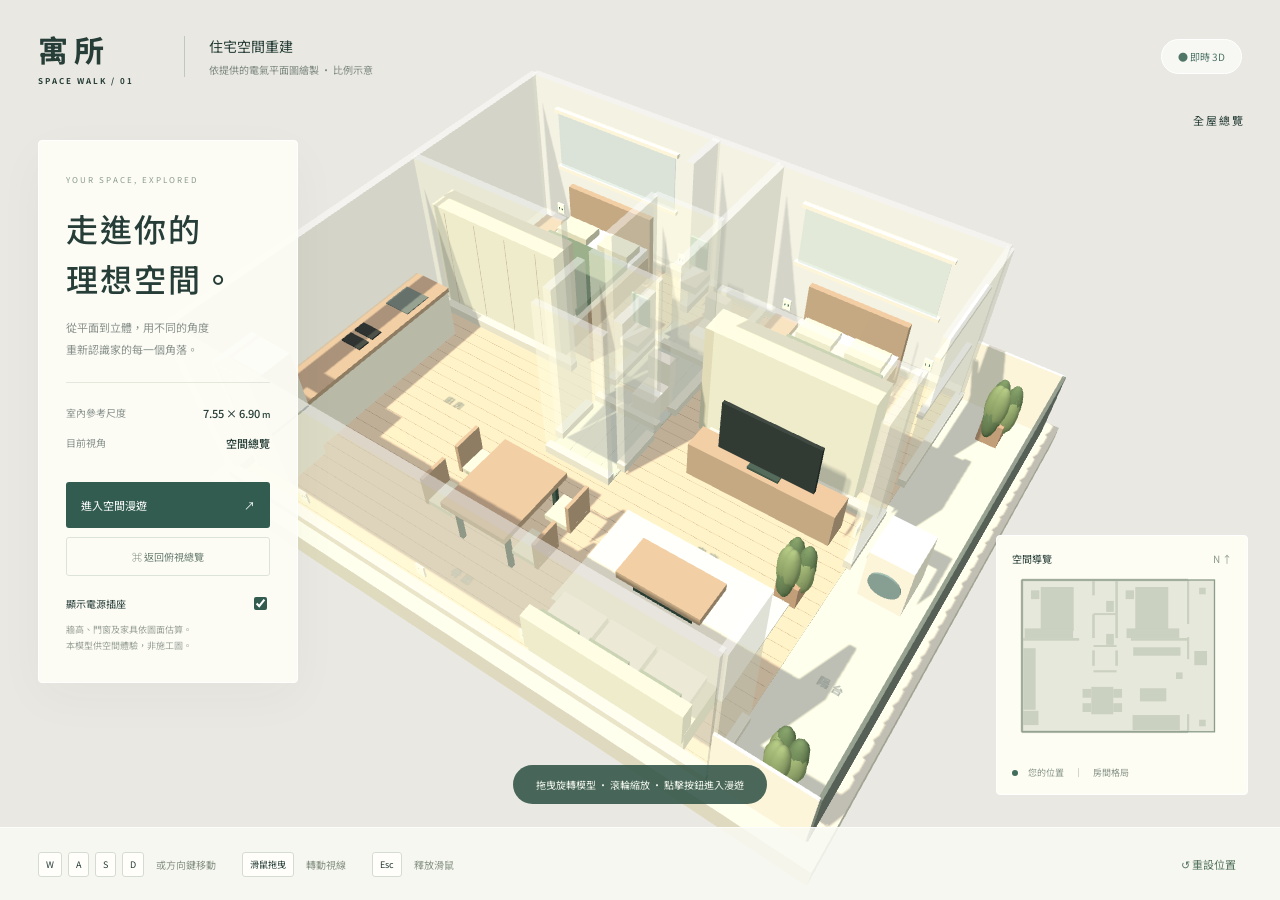
==== house-3d.html @ d2bf1cc1 "Build interactive 3D home walkthrough from floor plan" ====
<!doctype html><html lang="zh-Hant"><head><meta charset="UTF-8"><meta name="viewport" content="width=device-width, initial-scale=1"><title>寓所 · 3D 空間漫遊</title><style>@import url('https://fonts.googleapis.com/css2?family=Noto+Sans+TC:wght@400;500;700&display=swap');
*{box-sizing:border-box}body{margin:0;background:#e9e8e2;color:#263d38;font-family:'Noto Sans TC',sans-serif;font-size:13px;overflow:hidden}#scene{position:fixed;inset:0}canvas{display:block}header{position:absolute;left:38px;right:38px;top:27px;display:flex;align-items:center;gap:50px}.brand{font-size:30px;font-weight:700;letter-spacing:6px;color:#263d38;text-decoration:none}.brand span{display:block;font-size:8px;letter-spacing:2px;margin-top:4px}.project{font-size:14px;border-left:1px solid #bdc9bf;padding-left:24px}.project span{display:block;font-size:10px;color:#7d8981;margin-top:6px}.live{margin-left:auto;background:#ffffffa0;border:1px solid white;border-radius:25px;padding:9px 16px;font-size:10px;color:#4e7566}.panel{position:absolute;top:140px;left:38px;width:260px;padding:27px;background:#fdfdf7ed;border:1px solid white;border-radius:4px;box-shadow:0 15px 50px #33463709}.eyebrow{font-size:8px;letter-spacing:2px;color:#8a9b8b}h1{font-size:32px;line-height:1.55;letter-spacing:2px;margin:17px 0 13px;font-weight:500}p{font-size:11px;line-height:2;color:#89928b}.rule{height:1px;background:#e3e7dc;margin:22px 0}.stat{display:flex;justify-content:space-between;margin:14px 0;font-size:10px}.stat>span{color:#8a938d}.stat b{font-weight:500;font-size:11px}small{font-size:9px}button{font:inherit;cursor:pointer;border:0}.primary{margin-top:17px;background:#315c4f;color:white;padding:15px;width:100%;text-align:left;border-radius:3px;font-size:11px}.primary span{float:right}.primary:hover{background:#214537}.secondary{width:100%;background:transparent;border:1px solid #dce3d9;border-radius:3px;padding:11px;color:#6a7e70;margin:9px 0 18px;font-size:10px}.toggle{display:flex;justify-content:space-between;font-size:10px;align-items:center}input{accent-color:#315c4f}.note{font-size:9px;line-height:1.8;margin-bottom:0;color:#9aa297}.map{position:absolute;right:32px;bottom:105px;background:#fffff6e8;padding:15px;border:1px solid white;border-radius:4px}.map-title{display:flex;justify-content:space-between;font-size:10px}.map-title span{color:#8c998c}.legend{font-size:9px;color:#8a968a;display:flex;gap:10px;align-items:center}.legend i{width:6px;height:6px;border-radius:50%;background:#426c5c}.room{position:absolute;right:35px;top:112px;font-size:11px;letter-spacing:2px}footer{position:absolute;bottom:0;left:0;right:0;height:73px;border-top:1px solid #ffffffa0;background:#f9faf3de;display:flex;align-items:center;justify-content:space-between;padding:0 38px}footer>div{display:flex;align-items:center;gap:6px}kbd{font-family:inherit;border:1px solid #d4dbd0;background:#fffefa;padding:5px 7px;border-radius:3px;font-size:9px}footer span{font-size:10px;color:#879284;margin:0 20px 0 6px}footer button{background:transparent;color:#54745e;font-size:11px}#hint{position:absolute;bottom:96px;left:50%;transform:translateX(-50%);background:#315346df;color:#f1f5eb;border-radius:30px;padding:12px 23px;font-size:10px;white-space:nowrap;pointer-events:none}#crosshair{display:none;position:absolute;top:50%;left:50%;color:#fff9;font-size:22px;pointer-events:none}#error{position:absolute;inset:25%;background:white;padding:40px;line-height:2}@media(max-width:800px){header{left:20px;right:20px}.project{display:none}.panel{left:15px;top:110px;width:200px;padding:18px}h1{font-size:23px}.map{right:12px;bottom:100px;padding:10px}.map canvas{width:140px;height:127px}footer{padding:10px;height:80px}footer span{margin-right:6px;font-size:8px}footer kbd{padding:4px}#hint{bottom:88px;font-size:9px}.panel p:not(.note){display:none}}@media(max-height:720px){.panel{top:100px;padding:18px}h1{font-size:26px;margin:8px 0}.rule{margin:12px 0}.panel p{line-height:1.6}.note{display:none}}
</style></head><body>
<div id="scene"></div><header><a class="brand" href="./">寓所<span>SPACE WALK / 01</span></a><div class="project">住宅空間重建<span>依提供的電氣平面圖繪製 · 比例示意</span></div><span class="live">● 即時 3D</span></header>
<aside class="panel"><span class="eyebrow">YOUR SPACE, EXPLORED</span><h1>走進你的<br>理想空間。</h1><p>從平面到立體，用不同的角度<br>重新認識家的每一個角落。</p><div class="rule"></div><div class="stat"><span>室內參考尺度</span><b>7.55 × 6.90 <small>m</small></b></div><div class="stat"><span>目前視角</span><b id="modeLabel">空間總覽</b></div><button id="enter" class="primary">進入空間漫遊 <span>↗</span></button><button id="overview" class="secondary">⌘ 返回俯視總覽</button><div class="toggle"><label for="electric">顯示電源插座</label><input type="checkbox" id="electric" checked></div><p class="note">牆高、門窗及家具依圖面估算。<br>本模型供空間體驗，非施工圖。</p></aside>
<div class="map"><div class="map-title">空間導覽 <span>N ↑</span></div><canvas id="minimap" width="220" height="200"></canvas><div class="legend"><i></i> 您的位置 <span>│</span> 房間格局</div></div>
<div class="room" id="room">全屋總覽</div><footer><div><kbd>W</kbd><kbd>A</kbd><kbd>S</kbd><kbd>D</kbd><span>或方向鍵移動</span><kbd>滑鼠拖曳</kbd><span>轉動視線</span><kbd>Esc</kbd><span>釋放滑鼠</span></div><button id="reset">↺ 重設位置</button></footer>
<div id="hint">點擊「進入空間漫遊」，從客廳開始探索</div><div id="crosshair">+</div><div id="error" hidden></div><script type="module">/**
 * @license
 * Copyright 2010-2024 Three.js Authors
 * SPDX-License-Identifier: MIT
 */
const REVISION = '170';

const MOUSE = { LEFT: 0, MIDDLE: 1, RIGHT: 2, ROTATE: 0, DOLLY: 1, PAN: 2 };
const TOUCH = { ROTATE: 0, PAN: 1, DOLLY_PAN: 2, DOLLY_ROTATE: 3 };
const CullFaceNone = 0;
const CullFaceBack = 1;
const CullFaceFront = 2;
const CullFaceFrontBack = 3;
const BasicShadowMap = 0;
const PCFShadowMap = 1;
const PCFSoftShadowMap = 2;
const VSMShadowMap = 3;
const FrontSide = 0;
const BackSide = 1;
const DoubleSide = 2;
const NoBlending = 0;
const NormalBlending = 1;
const AdditiveBlending = 2;
const SubtractiveBlending = 3;
const MultiplyBlending = 4;
const CustomBlending = 5;
const AddEquation = 100;
const SubtractEquation = 101;
const ReverseSubtractEquation = 102;
const MinEquation = 103;
const MaxEquation = 104;
const ZeroFactor = 200;
const OneFactor = 201;
const SrcColorFactor = 202;
const OneMinusSrcColorFactor = 203;
const SrcAlphaFactor = 204;
const OneMinusSrcAlphaFactor = 205;
const DstAlphaFactor = 206;
const OneMinusDstAlphaFactor = 207;
const DstColorFactor = 208;
const OneMinusDstColorFactor = 209;
const SrcAlphaSaturateFactor = 210;
const ConstantColorFactor = 211;
const OneMinusConstantColorFactor = 212;
const ConstantAlphaFactor = 213;
const OneMinusConstantAlphaFactor = 214;
const NeverDepth = 0;
const AlwaysDepth = 1;
const LessDepth = 2;
const LessEqualDepth = 3;
const EqualDepth = 4;
const GreaterEqualDepth = 5;
const GreaterDepth = 6;
const NotEqualDepth = 7;
const MultiplyOperation = 0;
const MixOperation = 1;
const AddOperation = 2;
const NoToneMapping = 0;
const LinearToneMapping = 1;
const ReinhardToneMapping = 2;
const CineonToneMapping = 3;
const ACESFilmicToneMapping = 4;
const CustomToneMapping = 5;
const AgXToneMapping = 6;
const NeutralToneMapping = 7;
const AttachedBindMode = 'attached';
const DetachedBindMode = 'detached';

const UVMapping = 300;
const CubeReflectionMapping = 301;
const CubeRefractionMapping = 302;
const EquirectangularReflectionMapping = 303;
const EquirectangularRefractionMapping = 304;
const CubeUVReflectionMapping = 306;
const RepeatWrapping = 1000;
const ClampToEdgeWrapping = 1001;
const MirroredRepeatWrapping = 1002;
const NearestFilter = 1003;
const NearestMipmapNearestFilter = 1004;
const NearestMipMapNearestFilter = 1004;
const NearestMipmapLinearFilter = 1005;
const NearestMipMapLinearFilter = 1005;
const LinearFilter = 1006;
const LinearMipmapNearestFilter = 1007;
const LinearMipMapNearestFilter = 1007;
const LinearMipmapLinearFilter = 1008;
const LinearMipMapLinearFilter = 1008;
const UnsignedByteType = 1009;
const ByteType = 1010;
const ShortType = 1011;
const UnsignedShortType = 1012;
const IntType = 1013;
const UnsignedIntType = 1014;
const FloatType = 1015;
const HalfFloatType = 1016;
const UnsignedShort4444Type = 1017;
const UnsignedShort5551Type = 1018;
const UnsignedInt248Type = 1020;
const UnsignedInt5999Type = 35902;
const AlphaFormat = 1021;
const RGBFormat = 1022;
const RGBAFormat = 1023;
const LuminanceFormat = 1024;
const LuminanceAlphaFormat = 1025;
const DepthFormat = 1026;
const DepthStencilFormat = 1027;
const RedFormat = 1028;
const RedIntegerFormat = 1029;
const RGFormat = 1030;
const RGIntegerFormat = 1031;
const RGBIntegerFormat = 1032;
const RGBAIntegerFormat = 1033;

const RGB_S3TC_DXT1_Format = 33776;
const RGBA_S3TC_DXT1_Format = 33777;
const RGBA_S3TC_DXT3_Format = 33778;
const RGBA_S3TC_DXT5_Format = 33779;
const RGB_PVRTC_4BPPV1_Format = 35840;
const RGB_PVRTC_2BPPV1_Format = 35841;
const RGBA_PVRTC_4BPPV1_Format = 35842;
const RGBA_PVRTC_2BPPV1_Format = 35843;
const RGB_ETC1_Format = 36196;
const RGB_ETC2_Format = 37492;
const RGBA_ETC2_EAC_Format = 37496;
const RGBA_ASTC_4x4_Format = 37808;
const RGBA_ASTC_5x4_Format = 37809;
const RGBA_ASTC_5x5_Format = 37810;
const RGBA_ASTC_6x5_Format = 37811;
const RGBA_ASTC_6x6_Format = 37812;
const RGBA_ASTC_8x5_Format = 37813;
const RGBA_ASTC_8x6_Format = 37814;
const RGBA_ASTC_8x8_Format = 37815;
const RGBA_ASTC_10x5_Format = 37816;
const RGBA_ASTC_10x6_Format = 37817;
const RGBA_ASTC_10x8_Format = 37818;
const RGBA_ASTC_10x10_Format = 37819;
const RGBA_ASTC_12x10_Format = 37820;
const RGBA_ASTC_12x12_Format = 37821;
const RGBA_BPTC_Format = 36492;
const RGB_BPTC_SIGNED_Format = 36494;
const RGB_BPTC_UNSIGNED_Format = 36495;
const RED_RGTC1_Format = 36283;
const SIGNED_RED_RGTC1_Format = 36284;
const RED_GREEN_RGTC2_Format = 36285;
const SIGNED_RED_GREEN_RGTC2_Format = 36286;
const LoopOnce = 2200;
const LoopRepeat = 2201;
const LoopPingPong = 2202;
const InterpolateDiscrete = 2300;
const InterpolateLinear = 2301;
const InterpolateSmooth = 2302;
const ZeroCurvatureEnding = 2400;
const ZeroSlopeEnding = 2401;
const WrapAroundEnding = 2402;
const NormalAnimationBlendMode = 2500;
const AdditiveAnimationBlendMode = 2501;
const TrianglesDrawMode = 0;
const TriangleStripDrawMode = 1;
const TriangleFanDrawMode = 2;
const BasicDepthPacking = 3200;
const RGBADepthPacking = 3201;
const RGBDepthPacking = 3202;
const RGDepthPacking = 3203;
const TangentSpaceNormalMap = 0;
const ObjectSpaceNormalMap = 1;

// Color space string identifiers, matching CSS Color Module Level 4 and WebGPU names where available.
const NoColorSpace = '';
const SRGBColorSpace = 'srgb';
const LinearSRGBColorSpace = 'srgb-linear';

const LinearTransfer = 'linear';
const SRGBTransfer = 'srgb';

const ZeroStencilOp = 0;
const KeepStencilOp = 7680;
const ReplaceStencilOp = 7681;
const IncrementStencilOp = 7682;
const DecrementStencilOp = 7683;
const IncrementWrapStencilOp = 34055;
const DecrementWrapStencilOp = 34056;
const InvertStencilOp = 5386;

const NeverStencilFunc = 512;
const LessStencilFunc = 513;
const EqualStencilFunc = 514;
const LessEqualStencilFunc = 515;
const GreaterStencilFunc = 516;
const NotEqualStencilFunc = 517;
const GreaterEqualStencilFunc = 518;
const AlwaysStencilFunc = 519;

const NeverCompare = 512;
const LessCompare = 513;
const EqualCompare = 514;
const LessEqualCompare = 515;
const GreaterCompare = 516;
const NotEqualCompare = 517;
const GreaterEqualCompare = 518;
const AlwaysCompare = 519;

const StaticDrawUsage = 35044;
const DynamicDrawUsage = 35048;
const StreamDrawUsage = 35040;
const StaticReadUsage = 35045;
const DynamicReadUsage = 35049;
const StreamReadUsage = 35041;
const StaticCopyUsage = 35046;
const DynamicCopyUsage = 35050;
const StreamCopyUsage = 35042;

const GLSL1 = '100';
const GLSL3 = '300 es';

const WebGLCoordinateSystem = 2000;
const WebGPUCoordinateSystem = 2001;

/**
 * https://github.com/mrdoob/eventdispatcher.js/
 */

class EventDispatcher {

	addEventListener( type, listener ) {

		if ( this._listeners === undefined ) this._listeners = {};

		const listeners = this._listeners;

		if ( listeners[ type ] === undefined ) {

			listeners[ type ] = [];

		}

		if ( listeners[ type ].indexOf( listener ) === - 1 ) {

			listeners[ type ].push( listener );

		}

	}

	hasEventListener( type, listener ) {

		if ( this._listeners === undefined ) return false;

		const listeners = this._listeners;

		return listeners[ type ] !== undefined && listeners[ type ].indexOf( listener ) !== - 1;

	}

	removeEventListener( type, listener ) {

		if ( this._listeners === undefined ) return;

		const listeners = this._listeners;
		const listenerArray = listeners[ type ];

		if ( listenerArray !== undefined ) {

			const index = listenerArray.indexOf( listener );

			if ( index !== - 1 ) {

				listenerArray.splice( index, 1 );

			}

		}

	}

	dispatchEvent( event ) {

		if ( this._listeners === undefined ) return;

		const listeners = this._listeners;
		const listenerArray = listeners[ event.type ];

		if ( listenerArray !== undefined ) {

			event.target = this;

			// Make a copy, in case listeners are removed while iterating.
			const array = listenerArray.slice( 0 );

			for ( let i = 0, l = array.length; i < l; i ++ ) {

				array[ i ].call( this, event );

			}

			event.target = null;

		}

	}

}

const _lut = [ '00', '01', '02', '03', '04', '05', '06', '07', '08', '09', '0a', '0b', '0c', '0d', '0e', '0f', '10', '11', '12', '13', '14', '15', '16', '17', '18', '19', '1a', '1b', '1c', '1d', '1e', '1f', '20', '21', '22', '23', '24', '25', '26', '27', '28', '29', '2a', '2b', '2c', '2d', '2e', '2f', '30', '31', '32', '33', '34', '35', '36', '37', '38', '39', '3a', '3b', '3c', '3d', '3e', '3f', '40', '41', '42', '43', '44', '45', '46', '47', '48', '49', '4a', '4b', '4c', '4d', '4e', '4f', '50', '51', '52', '53', '54', '55', '56', '57', '58', '59', '5a', '5b', '5c', '5d', '5e', '5f', '60', '61', '62', '63', '64', '65', '66', '67', '68', '69', '6a', '6b', '6c', '6d', '6e', '6f', '70', '71', '72', '73', '74', '75', '76', '77', '78', '79', '7a', '7b', '7c', '7d', '7e', '7f', '80', '81', '82', '83', '84', '85', '86', '87', '88', '89', '8a', '8b', '8c', '8d', '8e', '8f', '90', '91', '92', '93', '94', '95', '96', '97', '98', '99', '9a', '9b', '9c', '9d', '9e', '9f', 'a0', 'a1', 'a2', 'a3', 'a4', 'a5', 'a6', 'a7', 'a8', 'a9', 'aa', 'ab', 'ac', 'ad', 'ae', 'af', 'b0', 'b1', 'b2', 'b3', 'b4', 'b5', 'b6', 'b7', 'b8', 'b9', 'ba', 'bb', 'bc', 'bd', 'be', 'bf', 'c0', 'c1', 'c2', 'c3', 'c4', 'c5', 'c6', 'c7', 'c8', 'c9', 'ca', 'cb', 'cc', 'cd', 'ce', 'cf', 'd0', 'd1', 'd2', 'd3', 'd4', 'd5', 'd6', 'd7', 'd8', 'd9', 'da', 'db', 'dc', 'dd', 'de', 'df', 'e0', 'e1', 'e2', 'e3', 'e4', 'e5', 'e6', 'e7', 'e8', 'e9', 'ea', 'eb', 'ec', 'ed', 'ee', 'ef', 'f0', 'f1', 'f2', 'f3', 'f4', 'f5', 'f6', 'f7', 'f8', 'f9', 'fa', 'fb', 'fc', 'fd', 'fe', 'ff' ];

let _seed = 1234567;


const DEG2RAD = Math.PI / 180;
const RAD2DEG = 180 / Math.PI;

// http://stackoverflow.com/questions/105034/how-to-create-a-guid-uuid-in-javascript/21963136#21963136
function generateUUID() {

	const d0 = Math.random() * 0xffffffff | 0;
	const d1 = Math.random() * 0xffffffff | 0;
	const d2 = Math.random() * 0xffffffff | 0;
	const d3 = Math.random() * 0xffffffff | 0;
	const uuid = _lut[ d0 & 0xff ] + _lut[ d0 >> 8 & 0xff ] + _lut[ d0 >> 16 & 0xff ] + _lut[ d0 >> 24 & 0xff ] + '-' +
			_lut[ d1 & 0xff ] + _lut[ d1 >> 8 & 0xff ] + '-' + _lut[ d1 >> 16 & 0x0f | 0x40 ] + _lut[ d1 >> 24 & 0xff ] + '-' +
			_lut[ d2 & 0x3f | 0x80 ] + _lut[ d2 >> 8 & 0xff ] + '-' + _lut[ d2 >> 16 & 0xff ] + _lut[ d2 >> 24 & 0xff ] +
			_lut[ d3 & 0xff ] + _lut[ d3 >> 8 & 0xff ] + _lut[ d3 >> 16 & 0xff ] + _lut[ d3 >> 24 & 0xff ];

	// .toLowerCase() here flattens concatenated strings to save heap memory space.
	return uuid.toLowerCase();

}

function clamp( value, min, max ) {

	return Math.max( min, Math.min( max, value ) );

}

// compute euclidean modulo of m % n
// https://en.wikipedia.org/wiki/Modulo_operation
function euclideanModulo( n, m ) {

	return ( ( n % m ) + m ) % m;

}

// Linear mapping from range <a1, a2> to range <b1, b2>
function mapLinear( x, a1, a2, b1, b2 ) {

	return b1 + ( x - a1 ) * ( b2 - b1 ) / ( a2 - a1 );

}

// https://www.gamedev.net/tutorials/programming/general-and-gameplay-programming/inverse-lerp-a-super-useful-yet-often-overlooked-function-r5230/
function inverseLerp( x, y, value ) {

	if ( x !== y ) {

		return ( value - x ) / ( y - x );

	} else {

		return 0;

	}

}

// https://en.wikipedia.org/wiki/Linear_interpolation
function lerp( x, y, t ) {

	return ( 1 - t ) * x + t * y;

}

// http://www.rorydriscoll.com/2016/03/07/frame-rate-independent-damping-using-lerp/
function damp( x, y, lambda, dt ) {

	return lerp( x, y, 1 - Math.exp( - lambda * dt ) );

}

// https://www.desmos.com/calculator/vcsjnyz7x4
function pingpong( x, length = 1 ) {

	return length - Math.abs( euclideanModulo( x, length * 2 ) - length );

}

// http://en.wikipedia.org/wiki/Smoothstep
function smoothstep( x, min, max ) {

	if ( x <= min ) return 0;
	if ( x >= max ) return 1;

	x = ( x - min ) / ( max - min );

	return x * x * ( 3 - 2 * x );

}

function smootherstep( x, min, max ) {

	if ( x <= min ) return 0;
	if ( x >= max ) return 1;

	x = ( x - min ) / ( max - min );

	return x * x * x * ( x * ( x * 6 - 15 ) + 10 );

}

// Random integer from <low, high> interval
function randInt( low, high ) {

	return low + Math.floor( Math.random() * ( high - low + 1 ) );

}

// Random float from <low, high> interval
function randFloat( low, high ) {

	return low + Math.random() * ( high - low );

}

// Random float from <-range/2, range/2> interval
function randFloatSpread( range ) {

	return range * ( 0.5 - Math.random() );

}

// Deterministic pseudo-random float in the interval [ 0, 1 ]
function seededRandom( s ) {

	if ( s !== undefined ) _seed = s;

	// Mulberry32 generator

	let t = _seed += 0x6D2B79F5;

	t = Math.imul( t ^ t >>> 15, t | 1 );

	t ^= t + Math.imul( t ^ t >>> 7, t | 61 );

	return ( ( t ^ t >>> 14 ) >>> 0 ) / 4294967296;

}

function degToRad( degrees ) {

	return degrees * DEG2RAD;

}

function radToDeg( radians ) {

	return radians * RAD2DEG;

}

function isPowerOfTwo( value ) {

	return ( value & ( value - 1 ) ) === 0 && value !== 0;

}

function ceilPowerOfTwo( value ) {

	return Math.pow( 2, Math.ceil( Math.log( value ) / Math.LN2 ) );

}

function floorPowerOfTwo( value ) {

	return Math.pow( 2, Math.floor( Math.log( value ) / Math.LN2 ) );

}

function setQuaternionFromProperEuler( q, a, b, c, order ) {

	// Intrinsic Proper Euler Angles - see https://en.wikipedia.org/wiki/Euler_angles

	// rotations are applied to the axes in the order specified by 'order'
	// rotation by angle 'a' is applied first, then by angle 'b', then by angle 'c'
	// angles are in radians

	const cos = Math.cos;
	const sin = Math.sin;

	const c2 = cos( b / 2 );
	const s2 = sin( b / 2 );

	const c13 = cos( ( a + c ) / 2 );
	const s13 = sin( ( a + c ) / 2 );

	const c1_3 = cos( ( a - c ) / 2 );
	const s1_3 = sin( ( a - c ) / 2 );

	const c3_1 = cos( ( c - a ) / 2 );
	const s3_1 = sin( ( c - a ) / 2 );

	switch ( order ) {

		case 'XYX':
			q.set( c2 * s13, s2 * c1_3, s2 * s1_3, c2 * c13 );
			break;

		case 'YZY':
			q.set( s2 * s1_3, c2 * s13, s2 * c1_3, c2 * c13 );
			break;

		case 'ZXZ':
			q.set( s2 * c1_3, s2 * s1_3, c2 * s13, c2 * c13 );
			break;

		case 'XZX':
			q.set( c2 * s13, s2 * s3_1, s2 * c3_1, c2 * c13 );
			break;

		case 'YXY':
			q.set( s2 * c3_1, c2 * s13, s2 * s3_1, c2 * c13 );
			break;

		case 'ZYZ':
			q.set( s2 * s3_1, s2 * c3_1, c2 * s13, c2 * c13 );
			break;

		default:
			console.warn( 'THREE.MathUtils: .setQuaternionFromProperEuler() encountered an unknown order: ' + order );

	}

}

function denormalize( value, array ) {

	switch ( array.constructor ) {

		case Float32Array:

			return value;

		case Uint32Array:

			return value / 4294967295.0;

		case Uint16Array:

			return value / 65535.0;

		case Uint8Array:

			return value / 255.0;

		case Int32Array:

			return Math.max( value / 2147483647.0, - 1.0 );

		case Int16Array:

			return Math.max( value / 32767.0, - 1.0 );

		case Int8Array:

			return Math.max( value / 127.0, - 1.0 );

		default:

			throw new Error( 'Invalid component type.' );

	}

}

function normalize( value, array ) {

	switch ( array.constructor ) {

		case Float32Array:

			return value;

		case Uint32Array:

			return Math.round( value * 4294967295.0 );

		case Uint16Array:

			return Math.round( value * 65535.0 );

		case Uint8Array:

			return Math.round( value * 255.0 );

		case Int32Array:

			return Math.round( value * 2147483647.0 );

		case Int16Array:

			return Math.round( value * 32767.0 );

		case Int8Array:

			return Math.round( value * 127.0 );

		default:

			throw new Error( 'Invalid component type.' );

	}

}

const MathUtils = {
	DEG2RAD: DEG2RAD,
	RAD2DEG: RAD2DEG,
	generateUUID: generateUUID,
	clamp: clamp,
	euclideanModulo: euclideanModulo,
	mapLinear: mapLinear,
	inverseLerp: inverseLerp,
	lerp: lerp,
	damp: damp,
	pingpong: pingpong,
	smoothstep: smoothstep,
	smootherstep: smootherstep,
	randInt: randInt,
	randFloat: randFloat,
	randFloatSpread: randFloatSpread,
	seededRandom: seededRandom,
	degToRad: degToRad,
	radToDeg: radToDeg,
	isPowerOfTwo: isPowerOfTwo,
	ceilPowerOfTwo: ceilPowerOfTwo,
	floorPowerOfTwo: floorPowerOfTwo,
	setQuaternionFromProperEuler: setQuaternionFromProperEuler,
	normalize: normalize,
	denormalize: denormalize
};

class Vector2 {

	constructor( x = 0, y = 0 ) {

		Vector2.prototype.isVector2 = true;

		this.x = x;
		this.y = y;

	}

	get width() {

		return this.x;

	}

	set width( value ) {

		this.x = value;

	}

	get height() {

		return this.y;

	}

	set height( value ) {

		this.y = value;

	}

	set( x, y ) {

		this.x = x;
		this.y = y;

		return this;

	}

	setScalar( scalar ) {

		this.x = scalar;
		this.y = scalar;

		return this;

	}

	setX( x ) {

		this.x = x;

		return this;

	}

	setY( y ) {

		this.y = y;

		return this;

	}

	setComponent( index, value ) {

		switch ( index ) {

			case 0: this.x = value; break;
			case 1: this.y = value; break;
			default: throw new Error( 'index is out of range: ' + index );

		}

		return this;

	}

	getComponent( index ) {

		switch ( index ) {

			case 0: return this.x;
			case 1: return this.y;
			default: throw new Error( 'index is out of range: ' + index );

		}

	}

	clone() {

		return new this.constructor( this.x, this.y );

	}

	copy( v ) {

		this.x = v.x;
		this.y = v.y;

		return this;

	}

	add( v ) {

		this.x += v.x;
		this.y += v.y;

		return this;

	}

	addScalar( s ) {

		this.x += s;
		this.y += s;

		return this;

	}

	addVectors( a, b ) {

		this.x = a.x + b.x;
		this.y = a.y + b.y;

		return this;

	}

	addScaledVector( v, s ) {

		this.x += v.x * s;
		this.y += v.y * s;

		return this;

	}

	sub( v ) {

		this.x -= v.x;
		this.y -= v.y;

		return this;

	}

	subScalar( s ) {

		this.x -= s;
		this.y -= s;

		return this;

	}

	subVectors( a, b ) {

		this.x = a.x - b.x;
		this.y = a.y - b.y;

		return this;

	}

	multiply( v ) {

		this.x *= v.x;
		this.y *= v.y;

		return this;

	}

	multiplyScalar( scalar ) {

		this.x *= scalar;
		this.y *= scalar;

		return this;

	}

	divide( v ) {

		this.x /= v.x;
		this.y /= v.y;

		return this;

	}

	divideScalar( scalar ) {

		return this.multiplyScalar( 1 / scalar );

	}

	applyMatrix3( m ) {

		const x = this.x, y = this.y;
		const e = m.elements;

		this.x = e[ 0 ] * x + e[ 3 ] * y + e[ 6 ];
		this.y = e[ 1 ] * x + e[ 4 ] * y + e[ 7 ];

		return this;

	}

	min( v ) {

		this.x = Math.min( this.x, v.x );
		this.y = Math.min( this.y, v.y );

		return this;

	}

	max( v ) {

		this.x = Math.max( this.x, v.x );
		this.y = Math.max( this.y, v.y );

		return this;

	}

	clamp( min, max ) {

		// assumes min < max, componentwise

		this.x = Math.max( min.x, Math.min( max.x, this.x ) );
		this.y = Math.max( min.y, Math.min( max.y, this.y ) );

		return this;

	}

	clampScalar( minVal, maxVal ) {

		this.x = Math.max( minVal, Math.min( maxVal, this.x ) );
		this.y = Math.max( minVal, Math.min( maxVal, this.y ) );

		return this;

	}

	clampLength( min, max ) {

		const length = this.length();

		return this.divideScalar( length || 1 ).multiplyScalar( Math.max( min, Math.min( max, length ) ) );

	}

	floor() {

		this.x = Math.floor( this.x );
		this.y = Math.floor( this.y );

		return this;

	}

	ceil() {

		this.x = Math.ceil( this.x );
		this.y = Math.ceil( this.y );

		return this;

	}

	round() {

		this.x = Math.round( this.x );
		this.y = Math.round( this.y );

		return this;

	}

	roundToZero() {

		this.x = Math.trunc( this.x );
		this.y = Math.trunc( this.y );

		return this;

	}

	negate() {

		this.x = - this.x;
		this.y = - this.y;

		return this;

	}

	dot( v ) {

		return this.x * v.x + this.y * v.y;

	}

	cross( v ) {

		return this.x * v.y - this.y * v.x;

	}

	lengthSq() {

		return this.x * this.x + this.y * this.y;

	}

	length() {

		return Math.sqrt( this.x * this.x + this.y * this.y );

	}

	manhattanLength() {

		return Math.abs( this.x ) + Math.abs( this.y );

	}

	normalize() {

		return this.divideScalar( this.length() || 1 );

	}

	angle() {

		// computes the angle in radians with respect to the positive x-axis

		const angle = Math.atan2( - this.y, - this.x ) + Math.PI;

		return angle;

	}

	angleTo( v ) {

		const denominator = Math.sqrt( this.lengthSq() * v.lengthSq() );

		if ( denominator === 0 ) return Math.PI / 2;

		const theta = this.dot( v ) / denominator;

		// clamp, to handle numerical problems

		return Math.acos( clamp( theta, - 1, 1 ) );

	}

	distanceTo( v ) {

		return Math.sqrt( this.distanceToSquared( v ) );

	}

	distanceToSquared( v ) {

		const dx = this.x - v.x, dy = this.y - v.y;
		return dx * dx + dy * dy;

	}

	manhattanDistanceTo( v ) {

		return Math.abs( this.x - v.x ) + Math.abs( this.y - v.y );

	}

	setLength( length ) {

		return this.normalize().multiplyScalar( length );

	}

	lerp( v, alpha ) {

		this.x += ( v.x - this.x ) * alpha;
		this.y += ( v.y - this.y ) * alpha;

		return this;

	}

	lerpVectors( v1, v2, alpha ) {

		this.x = v1.x + ( v2.x - v1.x ) * alpha;
		this.y = v1.y + ( v2.y - v1.y ) * alpha;

		return this;

	}

	equals( v ) {

		return ( ( v.x === this.x ) && ( v.y === this.y ) );

	}

	fromArray( array, offset = 0 ) {

		this.x = array[ offset ];
		this.y = array[ offset + 1 ];

		return this;

	}

	toArray( array = [], offset = 0 ) {

		array[ offset ] = this.x;
		array[ offset + 1 ] = this.y;

		return array;

	}

	fromBufferAttribute( attribute, index ) {

		this.x = attribute.getX( index );
		this.y = attribute.getY( index );

		return this;

	}

	rotateAround( center, angle ) {

		const c = Math.cos( angle ), s = Math.sin( angle );

		const x = this.x - center.x;
		const y = this.y - center.y;

		this.x = x * c - y * s + center.x;
		this.y = x * s + y * c + center.y;

		return this;

	}

	random() {

		this.x = Math.random();
		this.y = Math.random();

		return this;

	}

	*[ Symbol.iterator ]() {

		yield this.x;
		yield this.y;

	}

}

class Matrix3 {

	constructor( n11, n12, n13, n21, n22, n23, n31, n32, n33 ) {

		Matrix3.prototype.isMatrix3 = true;

		this.elements = [

			1, 0, 0,
			0, 1, 0,
			0, 0, 1

		];

		if ( n11 !== undefined ) {

			this.set( n11, n12, n13, n21, n22, n23, n31, n32, n33 );

		}

	}

	set( n11, n12, n13, n21, n22, n23, n31, n32, n33 ) {

		const te = this.elements;

		te[ 0 ] = n11; te[ 1 ] = n21; te[ 2 ] = n31;
		te[ 3 ] = n12; te[ 4 ] = n22; te[ 5 ] = n32;
		te[ 6 ] = n13; te[ 7 ] = n23; te[ 8 ] = n33;

		return this;

	}

	identity() {

		this.set(

			1, 0, 0,
			0, 1, 0,
			0, 0, 1

		);

		return this;

	}

	copy( m ) {

		const te = this.elements;
		const me = m.elements;

		te[ 0 ] = me[ 0 ]; te[ 1 ] = me[ 1 ]; te[ 2 ] = me[ 2 ];
		te[ 3 ] = me[ 3 ]; te[ 4 ] = me[ 4 ]; te[ 5 ] = me[ 5 ];
		te[ 6 ] = me[ 6 ]; te[ 7 ] = me[ 7 ]; te[ 8 ] = me[ 8 ];

		return this;

	}

	extractBasis( xAxis, yAxis, zAxis ) {

		xAxis.setFromMatrix3Column( this, 0 );
		yAxis.setFromMatrix3Column( this, 1 );
		zAxis.setFromMatrix3Column( this, 2 );

		return this;

	}

	setFromMatrix4( m ) {

		const me = m.elements;

		this.set(

			me[ 0 ], me[ 4 ], me[ 8 ],
			me[ 1 ], me[ 5 ], me[ 9 ],
			me[ 2 ], me[ 6 ], me[ 10 ]

		);

		return this;

	}

	multiply( m ) {

		return this.multiplyMatrices( this, m );

	}

	premultiply( m ) {

		return this.multiplyMatrices( m, this );

	}

	multiplyMatrices( a, b ) {

		const ae = a.elements;
		const be = b.elements;
		const te = this.elements;

		const a11 = ae[ 0 ], a12 = ae[ 3 ], a13 = ae[ 6 ];
		const a21 = ae[ 1 ], a22 = ae[ 4 ], a23 = ae[ 7 ];
		const a31 = ae[ 2 ], a32 = ae[ 5 ], a33 = ae[ 8 ];

		const b11 = be[ 0 ], b12 = be[ 3 ], b13 = be[ 6 ];
		const b21 = be[ 1 ], b22 = be[ 4 ], b23 = be[ 7 ];
		const b31 = be[ 2 ], b32 = be[ 5 ], b33 = be[ 8 ];

		te[ 0 ] = a11 * b11 + a12 * b21 + a13 * b31;
		te[ 3 ] = a11 * b12 + a12 * b22 + a13 * b32;
		te[ 6 ] = a11 * b13 + a12 * b23 + a13 * b33;

		te[ 1 ] = a21 * b11 + a22 * b21 + a23 * b31;
		te[ 4 ] = a21 * b12 + a22 * b22 + a23 * b32;
		te[ 7 ] = a21 * b13 + a22 * b23 + a23 * b33;

		te[ 2 ] = a31 * b11 + a32 * b21 + a33 * b31;
		te[ 5 ] = a31 * b12 + a32 * b22 + a33 * b32;
		te[ 8 ] = a31 * b13 + a32 * b23 + a33 * b33;

		return this;

	}

	multiplyScalar( s ) {

		const te = this.elements;

		te[ 0 ] *= s; te[ 3 ] *= s; te[ 6 ] *= s;
		te[ 1 ] *= s; te[ 4 ] *= s; te[ 7 ] *= s;
		te[ 2 ] *= s; te[ 5 ] *= s; te[ 8 ] *= s;

		return this;

	}

	determinant() {

		const te = this.elements;

		const a = te[ 0 ], b = te[ 1 ], c = te[ 2 ],
			d = te[ 3 ], e = te[ 4 ], f = te[ 5 ],
			g = te[ 6 ], h = te[ 7 ], i = te[ 8 ];

		return a * e * i - a * f * h - b * d * i + b * f * g + c * d * h - c * e * g;

	}

	invert() {

		const te = this.elements,

			n11 = te[ 0 ], n21 = te[ 1 ], n31 = te[ 2 ],
			n12 = te[ 3 ], n22 = te[ 4 ], n32 = te[ 5 ],
			n13 = te[ 6 ], n23 = te[ 7 ], n33 = te[ 8 ],

			t11 = n33 * n22 - n32 * n23,
			t12 = n32 * n13 - n33 * n12,
			t13 = n23 * n12 - n22 * n13,

			det = n11 * t11 + n21 * t12 + n31 * t13;

		if ( det === 0 ) return this.set( 0, 0, 0, 0, 0, 0, 0, 0, 0 );

		const detInv = 1 / det;

		te[ 0 ] = t11 * detInv;
		te[ 1 ] = ( n31 * n23 - n33 * n21 ) * detInv;
		te[ 2 ] = ( n32 * n21 - n31 * n22 ) * detInv;

		te[ 3 ] = t12 * detInv;
		te[ 4 ] = ( n33 * n11 - n31 * n13 ) * detInv;
		te[ 5 ] = ( n31 * n12 - n32 * n11 ) * detInv;

		te[ 6 ] = t13 * detInv;
		te[ 7 ] = ( n21 * n13 - n23 * n11 ) * detInv;
		te[ 8 ] = ( n22 * n11 - n21 * n12 ) * detInv;

		return this;

	}

	transpose() {

		let tmp;
		const m = this.elements;

		tmp = m[ 1 ]; m[ 1 ] = m[ 3 ]; m[ 3 ] = tmp;
		tmp = m[ 2 ]; m[ 2 ] = m[ 6 ]; m[ 6 ] = tmp;
		tmp = m[ 5 ]; m[ 5 ] = m[ 7 ]; m[ 7 ] = tmp;

		return this;

	}

	getNormalMatrix( matrix4 ) {

		return this.setFromMatrix4( matrix4 ).invert().transpose();

	}

	transposeIntoArray( r ) {

		const m = this.elements;

		r[ 0 ] = m[ 0 ];
		r[ 1 ] = m[ 3 ];
		r[ 2 ] = m[ 6 ];
		r[ 3 ] = m[ 1 ];
		r[ 4 ] = m[ 4 ];
		r[ 5 ] = m[ 7 ];
		r[ 6 ] = m[ 2 ];
		r[ 7 ] = m[ 5 ];
		r[ 8 ] = m[ 8 ];

		return this;

	}

	setUvTransform( tx, ty, sx, sy, rotation, cx, cy ) {

		const c = Math.cos( rotation );
		const s = Math.sin( rotation );

		this.set(
			sx * c, sx * s, - sx * ( c * cx + s * cy ) + cx + tx,
			- sy * s, sy * c, - sy * ( - s * cx + c * cy ) + cy + ty,
			0, 0, 1
		);

		return this;

	}

	//

	scale( sx, sy ) {

		this.premultiply( _m3.makeScale( sx, sy ) );

		return this;

	}

	rotate( theta ) {

		this.premultiply( _m3.makeRotation( - theta ) );

		return this;

	}

	translate( tx, ty ) {

		this.premultiply( _m3.makeTranslation( tx, ty ) );

		return this;

	}

	// for 2D Transforms

	makeTranslation( x, y ) {

		if ( x.isVector2 ) {

			this.set(

				1, 0, x.x,
				0, 1, x.y,
				0, 0, 1

			);

		} else {

			this.set(

				1, 0, x,
				0, 1, y,
				0, 0, 1

			);

		}

		return this;

	}

	makeRotation( theta ) {

		// counterclockwise

		const c = Math.cos( theta );
		const s = Math.sin( theta );

		this.set(

			c, - s, 0,
			s, c, 0,
			0, 0, 1

		);

		return this;

	}

	makeScale( x, y ) {

		this.set(

			x, 0, 0,
			0, y, 0,
			0, 0, 1

		);

		return this;

	}

	//

	equals( matrix ) {

		const te = this.elements;
		const me = matrix.elements;

		for ( let i = 0; i < 9; i ++ ) {

			if ( te[ i ] !== me[ i ] ) return false;

		}

		return true;

	}

	fromArray( array, offset = 0 ) {

		for ( let i = 0; i < 9; i ++ ) {

			this.elements[ i ] = array[ i + offset ];

		}

		return this;

	}

	toArray( array = [], offset = 0 ) {

		const te = this.elements;

		array[ offset ] = te[ 0 ];
		array[ offset + 1 ] = te[ 1 ];
		array[ offset + 2 ] = te[ 2 ];

		array[ offset + 3 ] = te[ 3 ];
		array[ offset + 4 ] = te[ 4 ];
		array[ offset + 5 ] = te[ 5 ];

		array[ offset + 6 ] = te[ 6 ];
		array[ offset + 7 ] = te[ 7 ];
		array[ offset + 8 ] = te[ 8 ];

		return array;

	}

	clone() {

		return new this.constructor().fromArray( this.elements );

	}

}

const _m3 = /*@__PURE__*/ new Matrix3();

function arrayNeedsUint32( array ) {

	// assumes larger values usually on last

	for ( let i = array.length - 1; i >= 0; -- i ) {

		if ( array[ i ] >= 65535 ) return true; // account for PRIMITIVE_RESTART_FIXED_INDEX, #24565

	}

	return false;

}

const TYPED_ARRAYS = {
	Int8Array: Int8Array,
	Uint8Array: Uint8Array,
	Uint8ClampedArray: Uint8ClampedArray,
	Int16Array: Int16Array,
	Uint16Array: Uint16Array,
	Int32Array: Int32Array,
	Uint32Array: Uint32Array,
	Float32Array: Float32Array,
	Float64Array: Float64Array
};

function getTypedArray( type, buffer ) {

	return new TYPED_ARRAYS[ type ]( buffer );

}

function createElementNS( name ) {

	return document.createElementNS( 'http://www.w3.org/1999/xhtml', name );

}

function createCanvasElement() {

	const canvas = createElementNS( 'canvas' );
	canvas.style.display = 'block';
	return canvas;

}

const _cache = {};

function warnOnce( message ) {

	if ( message in _cache ) return;

	_cache[ message ] = true;

	console.warn( message );

}

function probeAsync( gl, sync, interval ) {

	return new Promise( function ( resolve, reject ) {

		function probe() {

			switch ( gl.clientWaitSync( sync, gl.SYNC_FLUSH_COMMANDS_BIT, 0 ) ) {

				case gl.WAIT_FAILED:
					reject();
					break;

				case gl.TIMEOUT_EXPIRED:
					setTimeout( probe, interval );
					break;

				default:
					resolve();

			}

		}

		setTimeout( probe, interval );

	} );

}

function toNormalizedProjectionMatrix( projectionMatrix ) {

	const m = projectionMatrix.elements;

	// Convert [-1, 1] to [0, 1] projection matrix
	m[ 2 ] = 0.5 * m[ 2 ] + 0.5 * m[ 3 ];
	m[ 6 ] = 0.5 * m[ 6 ] + 0.5 * m[ 7 ];
	m[ 10 ] = 0.5 * m[ 10 ] + 0.5 * m[ 11 ];
	m[ 14 ] = 0.5 * m[ 14 ] + 0.5 * m[ 15 ];

}

function toReversedProjectionMatrix( projectionMatrix ) {

	const m = projectionMatrix.elements;
	const isPerspectiveMatrix = m[ 11 ] === - 1;

	// Reverse [0, 1] projection matrix
	if ( isPerspectiveMatrix ) {

		m[ 10 ] = - m[ 10 ] - 1;
		m[ 14 ] = - m[ 14 ];

	} else {

		m[ 10 ] = - m[ 10 ];
		m[ 14 ] = - m[ 14 ] + 1;

	}

}

const ColorManagement = {

	enabled: true,

	workingColorSpace: LinearSRGBColorSpace,

	/**
	 * Implementations of supported color spaces.
	 *
	 * Required:
	 *	- primaries: chromaticity coordinates [ rx ry gx gy bx by ]
	 *	- whitePoint: reference white [ x y ]
	 *	- transfer: transfer function (pre-defined)
	 *	- toXYZ: Matrix3 RGB to XYZ transform
	 *	- fromXYZ: Matrix3 XYZ to RGB transform
	 *	- luminanceCoefficients: RGB luminance coefficients
	 *
	 * Optional:
	 *  - outputColorSpaceConfig: { drawingBufferColorSpace: ColorSpace }
	 *  - workingColorSpaceConfig: { unpackColorSpace: ColorSpace }
	 *
	 * Reference:
	 * - https://www.russellcottrell.com/photo/matrixCalculator.htm
	 */
	spaces: {},

	convert: function ( color, sourceColorSpace, targetColorSpace ) {

		if ( this.enabled === false || sourceColorSpace === targetColorSpace || ! sourceColorSpace || ! targetColorSpace ) {

			return color;

		}

		if ( this.spaces[ sourceColorSpace ].transfer === SRGBTransfer ) {

			color.r = SRGBToLinear( color.r );
			color.g = SRGBToLinear( color.g );
			color.b = SRGBToLinear( color.b );

		}

		if ( this.spaces[ sourceColorSpace ].primaries !== this.spaces[ targetColorSpace ].primaries ) {

			color.applyMatrix3( this.spaces[ sourceColorSpace ].toXYZ );
			color.applyMatrix3( this.spaces[ targetColorSpace ].fromXYZ );

		}

		if ( this.spaces[ targetColorSpace ].transfer === SRGBTransfer ) {

			color.r = LinearToSRGB( color.r );
			color.g = LinearToSRGB( color.g );
			color.b = LinearToSRGB( color.b );

		}

		return color;

	},

	fromWorkingColorSpace: function ( color, targetColorSpace ) {

		return this.convert( color, this.workingColorSpace, targetColorSpace );

	},

	toWorkingColorSpace: function ( color, sourceColorSpace ) {

		return this.convert( color, sourceColorSpace, this.workingColorSpace );

	},

	getPrimaries: function ( colorSpace ) {

		return this.spaces[ colorSpace ].primaries;

	},

	getTransfer: function ( colorSpace ) {

		if ( colorSpace === NoColorSpace ) return LinearTransfer;

		return this.spaces[ colorSpace ].transfer;

	},

	getLuminanceCoefficients: function ( target, colorSpace = this.workingColorSpace ) {

		return target.fromArray( this.spaces[ colorSpace ].luminanceCoefficients );

	},

	define: function ( colorSpaces ) {

		Object.assign( this.spaces, colorSpaces );

	},

	// Internal APIs

	_getMatrix: function ( targetMatrix, sourceColorSpace, targetColorSpace ) {

		return targetMatrix
			.copy( this.spaces[ sourceColorSpace ].toXYZ )
			.multiply( this.spaces[ targetColorSpace ].fromXYZ );

	},

	_getDrawingBufferColorSpace: function ( colorSpace ) {

		return this.spaces[ colorSpace ].outputColorSpaceConfig.drawingBufferColorSpace;

	},

	_getUnpackColorSpace: function ( colorSpace = this.workingColorSpace ) {

		return this.spaces[ colorSpace ].workingColorSpaceConfig.unpackColorSpace;

	}

};

function SRGBToLinear( c ) {

	return ( c < 0.04045 ) ? c * 0.0773993808 : Math.pow( c * 0.9478672986 + 0.0521327014, 2.4 );

}

function LinearToSRGB( c ) {

	return ( c < 0.0031308 ) ? c * 12.92 : 1.055 * ( Math.pow( c, 0.41666 ) ) - 0.055;

}

/******************************************************************************
 * sRGB definitions
 */

const REC709_PRIMARIES = [ 0.640, 0.330, 0.300, 0.600, 0.150, 0.060 ];
const REC709_LUMINANCE_COEFFICIENTS = [ 0.2126, 0.7152, 0.0722 ];
const D65 = [ 0.3127, 0.3290 ];

const LINEAR_REC709_TO_XYZ = /*@__PURE__*/ new Matrix3().set(
	0.4123908, 0.3575843, 0.1804808,
	0.2126390, 0.7151687, 0.0721923,
	0.0193308, 0.1191948, 0.9505322
);

const XYZ_TO_LINEAR_REC709 = /*@__PURE__*/ new Matrix3().set(
	3.2409699, - 1.5373832, - 0.4986108,
	- 0.9692436, 1.8759675, 0.0415551,
	0.0556301, - 0.2039770, 1.0569715
);

ColorManagement.define( {

	[ LinearSRGBColorSpace ]: {
		primaries: REC709_PRIMARIES,
		whitePoint: D65,
		transfer: LinearTransfer,
		toXYZ: LINEAR_REC709_TO_XYZ,
		fromXYZ: XYZ_TO_LINEAR_REC709,
		luminanceCoefficients: REC709_LUMINANCE_COEFFICIENTS,
		workingColorSpaceConfig: { unpackColorSpace: SRGBColorSpace },
		outputColorSpaceConfig: { drawingBufferColorSpace: SRGBColorSpace }
	},

	[ SRGBColorSpace ]: {
		primaries: REC709_PRIMARIES,
		whitePoint: D65,
		transfer: SRGBTransfer,
		toXYZ: LINEAR_REC709_TO_XYZ,
		fromXYZ: XYZ_TO_LINEAR_REC709,
		luminanceCoefficients: REC709_LUMINANCE_COEFFICIENTS,
		outputColorSpaceConfig: { drawingBufferColorSpace: SRGBColorSpace }
	},

} );

let _canvas;

class ImageUtils {

	static getDataURL( image ) {

		if ( /^data:/i.test( image.src ) ) {

			return image.src;

		}

		if ( typeof HTMLCanvasElement === 'undefined' ) {

			return image.src;

		}

		let canvas;

		if ( image instanceof HTMLCanvasElement ) {

			canvas = image;

		} else {

			if ( _canvas === undefined ) _canvas = createElementNS( 'canvas' );

			_canvas.width = image.width;
			_canvas.height = image.height;

			const context = _canvas.getContext( '2d' );

			if ( image instanceof ImageData ) {

				context.putImageData( image, 0, 0 );

			} else {

				context.drawImage( image, 0, 0, image.width, image.height );

			}

			canvas = _canvas;

		}

		if ( canvas.width > 2048 || canvas.height > 2048 ) {

			console.warn( 'THREE.ImageUtils.getDataURL: Image converted to jpg for performance reasons', image );

			return canvas.toDataURL( 'image/jpeg', 0.6 );

		} else {

			return canvas.toDataURL( 'image/png' );

		}

	}

	static sRGBToLinear( image ) {

		if ( ( typeof HTMLImageElement !== 'undefined' && image instanceof HTMLImageElement ) ||
			( typeof HTMLCanvasElement !== 'undefined' && image instanceof HTMLCanvasElement ) ||
			( typeof ImageBitmap !== 'undefined' && image instanceof ImageBitmap ) ) {

			const canvas = createElementNS( 'canvas' );

			canvas.width = image.width;
			canvas.height = image.height;

			const context = canvas.getContext( '2d' );
			context.drawImage( image, 0, 0, image.width, image.height );

			const imageData = context.getImageData( 0, 0, image.width, image.height );
			const data = imageData.data;

			for ( let i = 0; i < data.length; i ++ ) {

				data[ i ] = SRGBToLinear( data[ i ] / 255 ) * 255;

			}

			context.putImageData( imageData, 0, 0 );

			return canvas;

		} else if ( image.data ) {

			const data = image.data.slice( 0 );

			for ( let i = 0; i < data.length; i ++ ) {

				if ( data instanceof Uint8Array || data instanceof Uint8ClampedArray ) {

					data[ i ] = Math.floor( SRGBToLinear( data[ i ] / 255 ) * 255 );

				} else {

					// assuming float

					data[ i ] = SRGBToLinear( data[ i ] );

				}

			}

			return {
				data: data,
				width: image.width,
				height: image.height
			};

		} else {

			console.warn( 'THREE.ImageUtils.sRGBToLinear(): Unsupported image type. No color space conversion applied.' );
			return image;

		}

	}

}

let _sourceId = 0;

class Source {

	constructor( data = null ) {

		this.isSource = true;

		Object.defineProperty( this, 'id', { value: _sourceId ++ } );

		this.uuid = generateUUID();

		this.data = data;
		this.dataReady = true;

		this.version = 0;

	}

	set needsUpdate( value ) {

		if ( value === true ) this.version ++;

	}

	toJSON( meta ) {

		const isRootObject = ( meta === undefined || typeof meta === 'string' );

		if ( ! isRootObject && meta.images[ this.uuid ] !== undefined ) {

			return meta.images[ this.uuid ];

		}

		const output = {
			uuid: this.uuid,
			url: ''
		};

		const data = this.data;

		if ( data !== null ) {

			let url;

			if ( Array.isArray( data ) ) {

				// cube texture

				url = [];

				for ( let i = 0, l = data.length; i < l; i ++ ) {

					if ( data[ i ].isDataTexture ) {

						url.push( serializeImage( data[ i ].image ) );

					} else {

						url.push( serializeImage( data[ i ] ) );

					}

				}

			} else {

				// texture

				url = serializeImage( data );

			}

			output.url = url;

		}

		if ( ! isRootObject ) {

			meta.images[ this.uuid ] = output;

		}

		return output;

	}

}

function serializeImage( image ) {

	if ( ( typeof HTMLImageElement !== 'undefined' && image instanceof HTMLImageElement ) ||
		( typeof HTMLCanvasElement !== 'undefined' && image instanceof HTMLCanvasElement ) ||
		( typeof ImageBitmap !== 'undefined' && image instanceof ImageBitmap ) ) {

		// default images

		return ImageUtils.getDataURL( image );

	} else {

		if ( image.data ) {

			// images of DataTexture

			return {
				data: Array.from( image.data ),
				width: image.width,
				height: image.height,
				type: image.data.constructor.name
			};

		} else {

			console.warn( 'THREE.Texture: Unable to serialize Texture.' );
			return {};

		}

	}

}

let _textureId = 0;

class Texture extends EventDispatcher {

	constructor( image = Texture.DEFAULT_IMAGE, mapping = Texture.DEFAULT_MAPPING, wrapS = ClampToEdgeWrapping, wrapT = ClampToEdgeWrapping, magFilter = LinearFilter, minFilter = LinearMipmapLinearFilter, format = RGBAFormat, type = UnsignedByteType, anisotropy = Texture.DEFAULT_ANISOTROPY, colorSpace = NoColorSpace ) {

		super();

		this.isTexture = true;

		Object.defineProperty( this, 'id', { value: _textureId ++ } );

		this.uuid = generateUUID();

		this.name = '';

		this.source = new Source( image );
		this.mipmaps = [];

		this.mapping = mapping;
		this.channel = 0;

		this.wrapS = wrapS;
		this.wrapT = wrapT;

		this.magFilter = magFilter;
		this.minFilter = minFilter;

		this.anisotropy = anisotropy;

		this.format = format;
		this.internalFormat = null;
		this.type = type;

		this.offset = new Vector2( 0, 0 );
		this.repeat = new Vector2( 1, 1 );
		this.center = new Vector2( 0, 0 );
		this.rotation = 0;

		this.matrixAutoUpdate = true;
		this.matrix = new Matrix3();

		this.generateMipmaps = true;
		this.premultiplyAlpha = false;
		this.flipY = true;
		this.unpackAlignment = 4;	// valid values: 1, 2, 4, 8 (see http://www.khronos.org/opengles/sdk/docs/man/xhtml/glPixelStorei.xml)

		this.colorSpace = colorSpace;

		this.userData = {};

		this.version = 0;
		this.onUpdate = null;

		this.isRenderTargetTexture = false; // indicates whether a texture belongs to a render target or not
		this.pmremVersion = 0; // indicates whether this texture should be processed by PMREMGenerator or not (only relevant for render target textures)

	}

	get image() {

		return this.source.data;

	}

	set image( value = null ) {

		this.source.data = value;

	}

	updateMatrix() {

		this.matrix.setUvTransform( this.offset.x, this.offset.y, this.repeat.x, this.repeat.y, this.rotation, this.center.x, this.center.y );

	}

	clone() {

		return new this.constructor().copy( this );

	}

	copy( source ) {

		this.name = source.name;

		this.source = source.source;
		this.mipmaps = source.mipmaps.slice( 0 );

		this.mapping = source.mapping;
		this.channel = source.channel;

		this.wrapS = source.wrapS;
		this.wrapT = source.wrapT;

		this.magFilter = source.magFilter;
		this.minFilter = source.minFilter;

		this.anisotropy = source.anisotropy;

		this.format = source.format;
		this.internalFormat = source.internalFormat;
		this.type = source.type;

		this.offset.copy( source.offset );
		this.repeat.copy( source.repeat );
		this.center.copy( source.center );
		this.rotation = source.rotation;

		this.matrixAutoUpdate = source.matrixAutoUpdate;
		this.matrix.copy( source.matrix );

		this.generateMipmaps = source.generateMipmaps;
		this.premultiplyAlpha = source.premultiplyAlpha;
		this.flipY = source.flipY;
		this.unpackAlignment = source.unpackAlignment;
		this.colorSpace = source.colorSpace;

		this.userData = JSON.parse( JSON.stringify( source.userData ) );

		this.needsUpdate = true;

		return this;

	}

	toJSON( meta ) {

		const isRootObject = ( meta === undefined || typeof meta === 'string' );

		if ( ! isRootObject && meta.textures[ this.uuid ] !== undefined ) {

			return meta.textures[ this.uuid ];

		}

		const output = {

			metadata: {
				version: 4.6,
				type: 'Texture',
				generator: 'Texture.toJSON'
			},

			uuid: this.uuid,
			name: this.name,

			image: this.source.toJSON( meta ).uuid,

			mapping: this.mapping,
			channel: this.channel,

			repeat: [ this.repeat.x, this.repeat.y ],
			offset: [ this.offset.x, this.offset.y ],
			center: [ this.center.x, this.center.y ],
			rotation: this.rotation,

			wrap: [ this.wrapS, this.wrapT ],

			format: this.format,
			internalFormat: this.internalFormat,
			type: this.type,
			colorSpace: this.colorSpace,

			minFilter: this.minFilter,
			magFilter: this.magFilter,
			anisotropy: this.anisotropy,

			flipY: this.flipY,

			generateMipmaps: this.generateMipmaps,
			premultiplyAlpha: this.premultiplyAlpha,
			unpackAlignment: this.unpackAlignment

		};

		if ( Object.keys( this.userData ).length > 0 ) output.userData = this.userData;

		if ( ! isRootObject ) {

			meta.textures[ this.uuid ] = output;

		}

		return output;

	}

	dispose() {

		this.dispatchEvent( { type: 'dispose' } );

	}

	transformUv( uv ) {

		if ( this.mapping !== UVMapping ) return uv;

		uv.applyMatrix3( this.matrix );

		if ( uv.x < 0 || uv.x > 1 ) {

			switch ( this.wrapS ) {

				case RepeatWrapping:

					uv.x = uv.x - Math.floor( uv.x );
					break;

				case ClampToEdgeWrapping:

					uv.x = uv.x < 0 ? 0 : 1;
					break;

				case MirroredRepeatWrapping:

					if ( Math.abs( Math.floor( uv.x ) % 2 ) === 1 ) {

						uv.x = Math.ceil( uv.x ) - uv.x;

					} else {

						uv.x = uv.x - Math.floor( uv.x );

					}

					break;

			}

		}

		if ( uv.y < 0 || uv.y > 1 ) {

			switch ( this.wrapT ) {

				case RepeatWrapping:

					uv.y = uv.y - Math.floor( uv.y );
					break;

				case ClampToEdgeWrapping:

					uv.y = uv.y < 0 ? 0 : 1;
					break;

				case MirroredRepeatWrapping:

					if ( Math.abs( Math.floor( uv.y ) % 2 ) === 1 ) {

						uv.y = Math.ceil( uv.y ) - uv.y;

					} else {

						uv.y = uv.y - Math.floor( uv.y );

					}

					break;

			}

		}

		if ( this.flipY ) {

			uv.y = 1 - uv.y;

		}

		return uv;

	}

	set needsUpdate( value ) {

		if ( value === true ) {

			this.version ++;
			this.source.needsUpdate = true;

		}

	}

	set needsPMREMUpdate( value ) {

		if ( value === true ) {

			this.pmremVersion ++;

		}

	}

}

Texture.DEFAULT_IMAGE = null;
Texture.DEFAULT_MAPPING = UVMapping;
Texture.DEFAULT_ANISOTROPY = 1;

class Vector4 {

	constructor( x = 0, y = 0, z = 0, w = 1 ) {

		Vector4.prototype.isVector4 = true;

		this.x = x;
		this.y = y;
		this.z = z;
		this.w = w;

	}

	get width() {

		return this.z;

	}

	set width( value ) {

		this.z = value;

	}

	get height() {

		return this.w;

	}

	set height( value ) {

		this.w = value;

	}

	set( x, y, z, w ) {

		this.x = x;
		this.y = y;
		this.z = z;
		this.w = w;

		return this;

	}

	setScalar( scalar ) {

		this.x = scalar;
		this.y = scalar;
		this.z = scalar;
		this.w = scalar;

		return this;

	}

	setX( x ) {

		this.x = x;

		return this;

	}

	setY( y ) {

		this.y = y;

		return this;

	}

	setZ( z ) {

		this.z = z;

		return this;

	}

	setW( w ) {

		this.w = w;

		return this;

	}

	setComponent( index, value ) {

		switch ( index ) {

			case 0: this.x = value; break;
			case 1: this.y = value; break;
			case 2: this.z = value; break;
			case 3: this.w = value; break;
			default: throw new Error( 'index is out of range: ' + index );

		}

		return this;

	}

	getComponent( index ) {

		switch ( index ) {

			case 0: return this.x;
			case 1: return this.y;
			case 2: return this.z;
			case 3: return this.w;
			default: throw new Error( 'index is out of range: ' + index );

		}

	}

	clone() {

		return new this.constructor( this.x, this.y, this.z, this.w );

	}

	copy( v ) {

		this.x = v.x;
		this.y = v.y;
		this.z = v.z;
		this.w = ( v.w !== undefined ) ? v.w : 1;

		return this;

	}

	add( v ) {

		this.x += v.x;
		this.y += v.y;
		this.z += v.z;
		this.w += v.w;

		return this;

	}

	addScalar( s ) {

		this.x += s;
		this.y += s;
		this.z += s;
		this.w += s;

		return this;

	}

	addVectors( a, b ) {

		this.x = a.x + b.x;
		this.y = a.y + b.y;
		this.z = a.z + b.z;
		this.w = a.w + b.w;

		return this;

	}

	addScaledVector( v, s ) {

		this.x += v.x * s;
		this.y += v.y * s;
		this.z += v.z * s;
		this.w += v.w * s;

		return this;

	}

	sub( v ) {

		this.x -= v.x;
		this.y -= v.y;
		this.z -= v.z;
		this.w -= v.w;

		return this;

	}

	subScalar( s ) {

		this.x -= s;
		this.y -= s;
		this.z -= s;
		this.w -= s;

		return this;

	}

	subVectors( a, b ) {

		this.x = a.x - b.x;
		this.y = a.y - b.y;
		this.z = a.z - b.z;
		this.w = a.w - b.w;

		return this;

	}

	multiply( v ) {

		this.x *= v.x;
		this.y *= v.y;
		this.z *= v.z;
		this.w *= v.w;

		return this;

	}

	multiplyScalar( scalar ) {

		this.x *= scalar;
		this.y *= scalar;
		this.z *= scalar;
		this.w *= scalar;

		return this;

	}

	applyMatrix4( m ) {

		const x = this.x, y = this.y, z = this.z, w = this.w;
		const e = m.elements;

		this.x = e[ 0 ] * x + e[ 4 ] * y + e[ 8 ] * z + e[ 12 ] * w;
		this.y = e[ 1 ] * x + e[ 5 ] * y + e[ 9 ] * z + e[ 13 ] * w;
		this.z = e[ 2 ] * x + e[ 6 ] * y + e[ 10 ] * z + e[ 14 ] * w;
		this.w = e[ 3 ] * x + e[ 7 ] * y + e[ 11 ] * z + e[ 15 ] * w;

		return this;

	}

	divide( v ) {

		this.x /= v.x;
		this.y /= v.y;
		this.z /= v.z;
		this.w /= v.w;

		return this;

	}

	divideScalar( scalar ) {

		return this.multiplyScalar( 1 / scalar );

	}

	setAxisAngleFromQuaternion( q ) {

		// http://www.euclideanspace.com/maths/geometry/rotations/conversions/quaternionToAngle/index.htm

		// q is assumed to be normalized

		this.w = 2 * Math.acos( q.w );

		const s = Math.sqrt( 1 - q.w * q.w );

		if ( s < 0.0001 ) {

			this.x = 1;
			this.y = 0;
			this.z = 0;

		} else {

			this.x = q.x / s;
			this.y = q.y / s;
			this.z = q.z / s;

		}

		return this;

	}

	setAxisAngleFromRotationMatrix( m ) {

		// http://www.euclideanspace.com/maths/geometry/rotations/conversions/matrixToAngle/index.htm

		// assumes the upper 3x3 of m is a pure rotation matrix (i.e, unscaled)

		let angle, x, y, z; // variables for result
		const epsilon = 0.01,		// margin to allow for rounding errors
			epsilon2 = 0.1,		// margin to distinguish between 0 and 180 degrees

			te = m.elements,

			m11 = te[ 0 ], m12 = te[ 4 ], m13 = te[ 8 ],
			m21 = te[ 1 ], m22 = te[ 5 ], m23 = te[ 9 ],
			m31 = te[ 2 ], m32 = te[ 6 ], m33 = te[ 10 ];

		if ( ( Math.abs( m12 - m21 ) < epsilon ) &&
		     ( Math.abs( m13 - m31 ) < epsilon ) &&
		     ( Math.abs( m23 - m32 ) < epsilon ) ) {

			// singularity found
			// first check for identity matrix which must have +1 for all terms
			// in leading diagonal and zero in other terms

			if ( ( Math.abs( m12 + m21 ) < epsilon2 ) &&
			     ( Math.abs( m13 + m31 ) < epsilon2 ) &&
			     ( Math.abs( m23 + m32 ) < epsilon2 ) &&
			     ( Math.abs( m11 + m22 + m33 - 3 ) < epsilon2 ) ) {

				// this singularity is identity matrix so angle = 0

				this.set( 1, 0, 0, 0 );

				return this; // zero angle, arbitrary axis

			}

			// otherwise this singularity is angle = 180

			angle = Math.PI;

			const xx = ( m11 + 1 ) / 2;
			const yy = ( m22 + 1 ) / 2;
			const zz = ( m33 + 1 ) / 2;
			const xy = ( m12 + m21 ) / 4;
			const xz = ( m13 + m31 ) / 4;
			const yz = ( m23 + m32 ) / 4;

			if ( ( xx > yy ) && ( xx > zz ) ) {

				// m11 is the largest diagonal term

				if ( xx < epsilon ) {

					x = 0;
					y = 0.707106781;
					z = 0.707106781;

				} else {

					x = Math.sqrt( xx );
					y = xy / x;
					z = xz / x;

				}

			} else if ( yy > zz ) {

				// m22 is the largest diagonal term

				if ( yy < epsilon ) {

					x = 0.707106781;
					y = 0;
					z = 0.707106781;

				} else {

					y = Math.sqrt( yy );
					x = xy / y;
					z = yz / y;

				}

			} else {

				// m33 is the largest diagonal term so base result on this

				if ( zz < epsilon ) {

					x = 0.707106781;
					y = 0.707106781;
					z = 0;

				} else {

					z = Math.sqrt( zz );
					x = xz / z;
					y = yz / z;

				}

			}

			this.set( x, y, z, angle );

			return this; // return 180 deg rotation

		}

		// as we have reached here there are no singularities so we can handle normally

		let s = Math.sqrt( ( m32 - m23 ) * ( m32 - m23 ) +
			( m13 - m31 ) * ( m13 - m31 ) +
			( m21 - m12 ) * ( m21 - m12 ) ); // used to normalize

		if ( Math.abs( s ) < 0.001 ) s = 1;

		// prevent divide by zero, should not happen if matrix is orthogonal and should be
		// caught by singularity test above, but I've left it in just in case

		this.x = ( m32 - m23 ) / s;
		this.y = ( m13 - m31 ) / s;
		this.z = ( m21 - m12 ) / s;
		this.w = Math.acos( ( m11 + m22 + m33 - 1 ) / 2 );

		return this;

	}

	setFromMatrixPosition( m ) {

		const e = m.elements;

		this.x = e[ 12 ];
		this.y = e[ 13 ];
		this.z = e[ 14 ];
		this.w = e[ 15 ];

		return this;

	}

	min( v ) {

		this.x = Math.min( this.x, v.x );
		this.y = Math.min( this.y, v.y );
		this.z = Math.min( this.z, v.z );
		this.w = Math.min( this.w, v.w );

		return this;

	}

	max( v ) {

		this.x = Math.max( this.x, v.x );
		this.y = Math.max( this.y, v.y );
		this.z = Math.max( this.z, v.z );
		this.w = Math.max( this.w, v.w );

		return this;

	}

	clamp( min, max ) {

		// assumes min < max, componentwise

		this.x = Math.max( min.x, Math.min( max.x, this.x ) );
		this.y = Math.max( min.y, Math.min( max.y, this.y ) );
		this.z = Math.max( min.z, Math.min( max.z, this.z ) );
		this.w = Math.max( min.w, Math.min( max.w, this.w ) );

		return this;

	}

	clampScalar( minVal, maxVal ) {

		this.x = Math.max( minVal, Math.min( maxVal, this.x ) );
		this.y = Math.max( minVal, Math.min( maxVal, this.y ) );
		this.z = Math.max( minVal, Math.min( maxVal, this.z ) );
		this.w = Math.max( minVal, Math.min( maxVal, this.w ) );

		return this;

	}

	clampLength( min, max ) {

		const length = this.length();

		return this.divideScalar( length || 1 ).multiplyScalar( Math.max( min, Math.min( max, length ) ) );

	}

	floor() {

		this.x = Math.floor( this.x );
		this.y = Math.floor( this.y );
		this.z = Math.floor( this.z );
		this.w = Math.floor( this.w );

		return this;

	}

	ceil() {

		this.x = Math.ceil( this.x );
		this.y = Math.ceil( this.y );
		this.z = Math.ceil( this.z );
		this.w = Math.ceil( this.w );

		return this;

	}

	round() {

		this.x = Math.round( this.x );
		this.y = Math.round( this.y );
		this.z = Math.round( this.z );
		this.w = Math.round( this.w );

		return this;

	}

	roundToZero() {

		this.x = Math.trunc( this.x );
		this.y = Math.trunc( this.y );
		this.z = Math.trunc( this.z );
		this.w = Math.trunc( this.w );

		return this;

	}

	negate() {

		this.x = - this.x;
		this.y = - this.y;
		this.z = - this.z;
		this.w = - this.w;

		return this;

	}

	dot( v ) {

		return this.x * v.x + this.y * v.y + this.z * v.z + this.w * v.w;

	}

	lengthSq() {

		return this.x * this.x + this.y * this.y + this.z * this.z + this.w * this.w;

	}

	length() {

		return Math.sqrt( this.x * this.x + this.y * this.y + this.z * this.z + this.w * this.w );

	}

	manhattanLength() {

		return Math.abs( this.x ) + Math.abs( this.y ) + Math.abs( this.z ) + Math.abs( this.w );

	}

	normalize() {

		return this.divideScalar( this.length() || 1 );

	}

	setLength( length ) {

		return this.normalize().multiplyScalar( length );

	}

	lerp( v, alpha ) {

		this.x += ( v.x - this.x ) * alpha;
		this.y += ( v.y - this.y ) * alpha;
		this.z += ( v.z - this.z ) * alpha;
		this.w += ( v.w - this.w ) * alpha;

		return this;

	}

	lerpVectors( v1, v2, alpha ) {

		this.x = v1.x + ( v2.x - v1.x ) * alpha;
		this.y = v1.y + ( v2.y - v1.y ) * alpha;
		this.z = v1.z + ( v2.z - v1.z ) * alpha;
		this.w = v1.w + ( v2.w - v1.w ) * alpha;

		return this;

	}

	equals( v ) {

		return ( ( v.x === this.x ) && ( v.y === this.y ) && ( v.z === this.z ) && ( v.w === this.w ) );

	}

	fromArray( array, offset = 0 ) {

		this.x = array[ offset ];
		this.y = array[ offset + 1 ];
		this.z = array[ offset + 2 ];
		this.w = array[ offset + 3 ];

		return this;

	}

	toArray( array = [], offset = 0 ) {

		array[ offset ] = this.x;
		array[ offset + 1 ] = this.y;
		array[ offset + 2 ] = this.z;
		array[ offset + 3 ] = this.w;

		return array;

	}

	fromBufferAttribute( attribute, index ) {

		this.x = attribute.getX( index );
		this.y = attribute.getY( index );
		this.z = attribute.getZ( index );
		this.w = attribute.getW( index );

		return this;

	}

	random() {

		this.x = Math.random();
		this.y = Math.random();
		this.z = Math.random();
		this.w = Math.random();

		return this;

	}

	*[ Symbol.iterator ]() {

		yield this.x;
		yield this.y;
		yield this.z;
		yield this.w;

	}

}

/*
 In options, we can specify:
 * Texture parameters for an auto-generated target texture
 * depthBuffer/stencilBuffer: Booleans to indicate if we should generate these buffers
*/
class RenderTarget extends EventDispatcher {

	constructor( width = 1, height = 1, options = {} ) {

		super();

		this.isRenderTarget = true;

		this.width = width;
		this.height = height;
		this.depth = 1;

		this.scissor = new Vector4( 0, 0, width, height );
		this.scissorTest = false;

		this.viewport = new Vector4( 0, 0, width, height );

		const image = { width: width, height: height, depth: 1 };

		options = Object.assign( {
			generateMipmaps: false,
			internalFormat: null,
			minFilter: LinearFilter,
			depthBuffer: true,
			stencilBuffer: false,
			resolveDepthBuffer: true,
			resolveStencilBuffer: true,
			depthTexture: null,
			samples: 0,
			count: 1
		}, options );

		const texture = new Texture( image, options.mapping, options.wrapS, options.wrapT, options.magFilter, options.minFilter, options.format, options.type, options.anisotropy, options.colorSpace );

		texture.flipY = false;
		texture.generateMipmaps = options.generateMipmaps;
		texture.internalFormat = options.internalFormat;

		this.textures = [];

		const count = options.count;
		for ( let i = 0; i < count; i ++ ) {

			this.textures[ i ] = texture.clone();
			this.textures[ i ].isRenderTargetTexture = true;

		}

		this.depthBuffer = options.depthBuffer;
		this.stencilBuffer = options.stencilBuffer;

		this.resolveDepthBuffer = options.resolveDepthBuffer;
		this.resolveStencilBuffer = options.resolveStencilBuffer;

		this.depthTexture = options.depthTexture;

		this.samples = options.samples;

	}

	get texture() {

		return this.textures[ 0 ];

	}

	set texture( value ) {

		this.textures[ 0 ] = value;

	}

	setSize( width, height, depth = 1 ) {

		if ( this.width !== width || this.height !== height || this.depth !== depth ) {

			this.width = width;
			this.height = height;
			this.depth = depth;

			for ( let i = 0, il = this.textures.length; i < il; i ++ ) {

				this.textures[ i ].image.width = width;
				this.textures[ i ].image.height = height;
				this.textures[ i ].image.depth = depth;

			}

			this.dispose();

		}

		this.viewport.set( 0, 0, width, height );
		this.scissor.set( 0, 0, width, height );

	}

	clone() {

		return new this.constructor().copy( this );

	}

	copy( source ) {

		this.width = source.width;
		this.height = source.height;
		this.depth = source.depth;

		this.scissor.copy( source.scissor );
		this.scissorTest = source.scissorTest;

		this.viewport.copy( source.viewport );

		this.textures.length = 0;

		for ( let i = 0, il = source.textures.length; i < il; i ++ ) {

			this.textures[ i ] = source.textures[ i ].clone();
			this.textures[ i ].isRenderTargetTexture = true;

		}

		// ensure image object is not shared, see #20328

		const image = Object.assign( {}, source.texture.image );
		this.texture.source = new Source( image );

		this.depthBuffer = source.depthBuffer;
		this.stencilBuffer = source.stencilBuffer;

		this.resolveDepthBuffer = source.resolveDepthBuffer;
		this.resolveStencilBuffer = source.resolveStencilBuffer;

		if ( source.depthTexture !== null ) this.depthTexture = source.depthTexture.clone();

		this.samples = source.samples;

		return this;

	}

	dispose() {

		this.dispatchEvent( { type: 'dispose' } );

	}

}

class WebGLRenderTarget extends RenderTarget {

	constructor( width = 1, height = 1, options = {} ) {

		super( width, height, options );

		this.isWebGLRenderTarget = true;

	}

}

class DataArrayTexture extends Texture {

	constructor( data = null, width = 1, height = 1, depth = 1 ) {

		super( null );

		this.isDataArrayTexture = true;

		this.image = { data, width, height, depth };

		this.magFilter = NearestFilter;
		this.minFilter = NearestFilter;

		this.wrapR = ClampToEdgeWrapping;

		this.generateMipmaps = false;
		this.flipY = false;
		this.unpackAlignment = 1;

		this.layerUpdates = new Set();

	}

	addLayerUpdate( layerIndex ) {

		this.layerUpdates.add( layerIndex );

	}

	clearLayerUpdates() {

		this.layerUpdates.clear();

	}

}

class WebGLArrayRenderTarget extends WebGLRenderTarget {

	constructor( width = 1, height = 1, depth = 1, options = {} ) {

		super( width, height, options );

		this.isWebGLArrayRenderTarget = true;

		this.depth = depth;

		this.texture = new DataArrayTexture( null, width, height, depth );

		this.texture.isRenderTargetTexture = true;

	}

}

class Data3DTexture extends Texture {

	constructor( data = null, width = 1, height = 1, depth = 1 ) {

		// We're going to add .setXXX() methods for setting properties later.
		// Users can still set in DataTexture3D directly.
		//
		//	const texture = new THREE.DataTexture3D( data, width, height, depth );
		// 	texture.anisotropy = 16;
		//
		// See #14839

		super( null );

		this.isData3DTexture = true;

		this.image = { data, width, height, depth };

		this.magFilter = NearestFilter;
		this.minFilter = NearestFilter;

		this.wrapR = ClampToEdgeWrapping;

		this.generateMipmaps = false;
		this.flipY = false;
		this.unpackAlignment = 1;

	}

}

class WebGL3DRenderTarget extends WebGLRenderTarget {

	constructor( width = 1, height = 1, depth = 1, options = {} ) {

		super( width, height, options );

		this.isWebGL3DRenderTarget = true;

		this.depth = depth;

		this.texture = new Data3DTexture( null, width, height, depth );

		this.texture.isRenderTargetTexture = true;

	}

}

class Quaternion {

	constructor( x = 0, y = 0, z = 0, w = 1 ) {

		this.isQuaternion = true;

		this._x = x;
		this._y = y;
		this._z = z;
		this._w = w;

	}

	static slerpFlat( dst, dstOffset, src0, srcOffset0, src1, srcOffset1, t ) {

		// fuzz-free, array-based Quaternion SLERP operation

		let x0 = src0[ srcOffset0 + 0 ],
			y0 = src0[ srcOffset0 + 1 ],
			z0 = src0[ srcOffset0 + 2 ],
			w0 = src0[ srcOffset0 + 3 ];

		const x1 = src1[ srcOffset1 + 0 ],
			y1 = src1[ srcOffset1 + 1 ],
			z1 = src1[ srcOffset1 + 2 ],
			w1 = src1[ srcOffset1 + 3 ];

		if ( t === 0 ) {

			dst[ dstOffset + 0 ] = x0;
			dst[ dstOffset + 1 ] = y0;
			dst[ dstOffset + 2 ] = z0;
			dst[ dstOffset + 3 ] = w0;
			return;

		}

		if ( t === 1 ) {

			dst[ dstOffset + 0 ] = x1;
			dst[ dstOffset + 1 ] = y1;
			dst[ dstOffset + 2 ] = z1;
			dst[ dstOffset + 3 ] = w1;
			return;

		}

		if ( w0 !== w1 || x0 !== x1 || y0 !== y1 || z0 !== z1 ) {

			let s = 1 - t;
			const cos = x0 * x1 + y0 * y1 + z0 * z1 + w0 * w1,
				dir = ( cos >= 0 ? 1 : - 1 ),
				sqrSin = 1 - cos * cos;

			// Skip the Slerp for tiny steps to avoid numeric problems:
			if ( sqrSin > Number.EPSILON ) {

				const sin = Math.sqrt( sqrSin ),
					len = Math.atan2( sin, cos * dir );

				s = Math.sin( s * len ) / sin;
				t = Math.sin( t * len ) / sin;

			}

			const tDir = t * dir;

			x0 = x0 * s + x1 * tDir;
			y0 = y0 * s + y1 * tDir;
			z0 = z0 * s + z1 * tDir;
			w0 = w0 * s + w1 * tDir;

			// Normalize in case we just did a lerp:
			if ( s === 1 - t ) {

				const f = 1 / Math.sqrt( x0 * x0 + y0 * y0 + z0 * z0 + w0 * w0 );

				x0 *= f;
				y0 *= f;
				z0 *= f;
				w0 *= f;

			}

		}

		dst[ dstOffset ] = x0;
		dst[ dstOffset + 1 ] = y0;
		dst[ dstOffset + 2 ] = z0;
		dst[ dstOffset + 3 ] = w0;

	}

	static multiplyQuaternionsFlat( dst, dstOffset, src0, srcOffset0, src1, srcOffset1 ) {

		const x0 = src0[ srcOffset0 ];
		const y0 = src0[ srcOffset0 + 1 ];
		const z0 = src0[ srcOffset0 + 2 ];
		const w0 = src0[ srcOffset0 + 3 ];

		const x1 = src1[ srcOffset1 ];
		const y1 = src1[ srcOffset1 + 1 ];
		const z1 = src1[ srcOffset1 + 2 ];
		const w1 = src1[ srcOffset1 + 3 ];

		dst[ dstOffset ] = x0 * w1 + w0 * x1 + y0 * z1 - z0 * y1;
		dst[ dstOffset + 1 ] = y0 * w1 + w0 * y1 + z0 * x1 - x0 * z1;
		dst[ dstOffset + 2 ] = z0 * w1 + w0 * z1 + x0 * y1 - y0 * x1;
		dst[ dstOffset + 3 ] = w0 * w1 - x0 * x1 - y0 * y1 - z0 * z1;

		return dst;

	}

	get x() {

		return this._x;

	}

	set x( value ) {

		this._x = value;
		this._onChangeCallback();

	}

	get y() {

		return this._y;

	}

	set y( value ) {

		this._y = value;
		this._onChangeCallback();

	}

	get z() {

		return this._z;

	}

	set z( value ) {

		this._z = value;
		this._onChangeCallback();

	}

	get w() {

		return this._w;

	}

	set w( value ) {

		this._w = value;
		this._onChangeCallback();

	}

	set( x, y, z, w ) {

		this._x = x;
		this._y = y;
		this._z = z;
		this._w = w;

		this._onChangeCallback();

		return this;

	}

	clone() {

		return new this.constructor( this._x, this._y, this._z, this._w );

	}

	copy( quaternion ) {

		this._x = quaternion.x;
		this._y = quaternion.y;
		this._z = quaternion.z;
		this._w = quaternion.w;

		this._onChangeCallback();

		return this;

	}

	setFromEuler( euler, update = true ) {

		const x = euler._x, y = euler._y, z = euler._z, order = euler._order;

		// http://www.mathworks.com/matlabcentral/fileexchange/
		// 	20696-function-to-convert-between-dcm-euler-angles-quaternions-and-euler-vectors/
		//	content/SpinCalc.m

		const cos = Math.cos;
		const sin = Math.sin;

		const c1 = cos( x / 2 );
		const c2 = cos( y / 2 );
		const c3 = cos( z / 2 );

		const s1 = sin( x / 2 );
		const s2 = sin( y / 2 );
		const s3 = sin( z / 2 );

		switch ( order ) {

			case 'XYZ':
				this._x = s1 * c2 * c3 + c1 * s2 * s3;
				this._y = c1 * s2 * c3 - s1 * c2 * s3;
				this._z = c1 * c2 * s3 + s1 * s2 * c3;
				this._w = c1 * c2 * c3 - s1 * s2 * s3;
				break;

			case 'YXZ':
				this._x = s1 * c2 * c3 + c1 * s2 * s3;
				this._y = c1 * s2 * c3 - s1 * c2 * s3;
				this._z = c1 * c2 * s3 - s1 * s2 * c3;
				this._w = c1 * c2 * c3 + s1 * s2 * s3;
				break;

			case 'ZXY':
				this._x = s1 * c2 * c3 - c1 * s2 * s3;
				this._y = c1 * s2 * c3 + s1 * c2 * s3;
				this._z = c1 * c2 * s3 + s1 * s2 * c3;
				this._w = c1 * c2 * c3 - s1 * s2 * s3;
				break;

			case 'ZYX':
				this._x = s1 * c2 * c3 - c1 * s2 * s3;
				this._y = c1 * s2 * c3 + s1 * c2 * s3;
				this._z = c1 * c2 * s3 - s1 * s2 * c3;
				this._w = c1 * c2 * c3 + s1 * s2 * s3;
				break;

			case 'YZX':
				this._x = s1 * c2 * c3 + c1 * s2 * s3;
				this._y = c1 * s2 * c3 + s1 * c2 * s3;
				this._z = c1 * c2 * s3 - s1 * s2 * c3;
				this._w = c1 * c2 * c3 - s1 * s2 * s3;
				break;

			case 'XZY':
				this._x = s1 * c2 * c3 - c1 * s2 * s3;
				this._y = c1 * s2 * c3 - s1 * c2 * s3;
				this._z = c1 * c2 * s3 + s1 * s2 * c3;
				this._w = c1 * c2 * c3 + s1 * s2 * s3;
				break;

			default:
				console.warn( 'THREE.Quaternion: .setFromEuler() encountered an unknown order: ' + order );

		}

		if ( update === true ) this._onChangeCallback();

		return this;

	}

	setFromAxisAngle( axis, angle ) {

		// http://www.euclideanspace.com/maths/geometry/rotations/conversions/angleToQuaternion/index.htm

		// assumes axis is normalized

		const halfAngle = angle / 2, s = Math.sin( halfAngle );

		this._x = axis.x * s;
		this._y = axis.y * s;
		this._z = axis.z * s;
		this._w = Math.cos( halfAngle );

		this._onChangeCallback();

		return this;

	}

	setFromRotationMatrix( m ) {

		// http://www.euclideanspace.com/maths/geometry/rotations/conversions/matrixToQuaternion/index.htm

		// assumes the upper 3x3 of m is a pure rotation matrix (i.e, unscaled)

		const te = m.elements,

			m11 = te[ 0 ], m12 = te[ 4 ], m13 = te[ 8 ],
			m21 = te[ 1 ], m22 = te[ 5 ], m23 = te[ 9 ],
			m31 = te[ 2 ], m32 = te[ 6 ], m33 = te[ 10 ],

			trace = m11 + m22 + m33;

		if ( trace > 0 ) {

			const s = 0.5 / Math.sqrt( trace + 1.0 );

			this._w = 0.25 / s;
			this._x = ( m32 - m23 ) * s;
			this._y = ( m13 - m31 ) * s;
			this._z = ( m21 - m12 ) * s;

		} else if ( m11 > m22 && m11 > m33 ) {

			const s = 2.0 * Math.sqrt( 1.0 + m11 - m22 - m33 );

			this._w = ( m32 - m23 ) / s;
			this._x = 0.25 * s;
			this._y = ( m12 + m21 ) / s;
			this._z = ( m13 + m31 ) / s;

		} else if ( m22 > m33 ) {

			const s = 2.0 * Math.sqrt( 1.0 + m22 - m11 - m33 );

			this._w = ( m13 - m31 ) / s;
			this._x = ( m12 + m21 ) / s;
			this._y = 0.25 * s;
			this._z = ( m23 + m32 ) / s;

		} else {

			const s = 2.0 * Math.sqrt( 1.0 + m33 - m11 - m22 );

			this._w = ( m21 - m12 ) / s;
			this._x = ( m13 + m31 ) / s;
			this._y = ( m23 + m32 ) / s;
			this._z = 0.25 * s;

		}

		this._onChangeCallback();

		return this;

	}

	setFromUnitVectors( vFrom, vTo ) {

		// assumes direction vectors vFrom and vTo are normalized

		let r = vFrom.dot( vTo ) + 1;

		if ( r < Number.EPSILON ) {

			// vFrom and vTo point in opposite directions

			r = 0;

			if ( Math.abs( vFrom.x ) > Math.abs( vFrom.z ) ) {

				this._x = - vFrom.y;
				this._y = vFrom.x;
				this._z = 0;
				this._w = r;

			} else {

				this._x = 0;
				this._y = - vFrom.z;
				this._z = vFrom.y;
				this._w = r;

			}

		} else {

			// crossVectors( vFrom, vTo ); // inlined to avoid cyclic dependency on Vector3

			this._x = vFrom.y * vTo.z - vFrom.z * vTo.y;
			this._y = vFrom.z * vTo.x - vFrom.x * vTo.z;
			this._z = vFrom.x * vTo.y - vFrom.y * vTo.x;
			this._w = r;

		}

		return this.normalize();

	}

	angleTo( q ) {

		return 2 * Math.acos( Math.abs( clamp( this.dot( q ), - 1, 1 ) ) );

	}

	rotateTowards( q, step ) {

		const angle = this.angleTo( q );

		if ( angle === 0 ) return this;

		const t = Math.min( 1, step / angle );

		this.slerp( q, t );

		return this;

	}

	identity() {

		return this.set( 0, 0, 0, 1 );

	}

	invert() {

		// quaternion is assumed to have unit length

		return this.conjugate();

	}

	conjugate() {

		this._x *= - 1;
		this._y *= - 1;
		this._z *= - 1;

		this._onChangeCallback();

		return this;

	}

	dot( v ) {

		return this._x * v._x + this._y * v._y + this._z * v._z + this._w * v._w;

	}

	lengthSq() {

		return this._x * this._x + this._y * this._y + this._z * this._z + this._w * this._w;

	}

	length() {

		return Math.sqrt( this._x * this._x + this._y * this._y + this._z * this._z + this._w * this._w );

	}

	normalize() {

		let l = this.length();

		if ( l === 0 ) {

			this._x = 0;
			this._y = 0;
			this._z = 0;
			this._w = 1;

		} else {

			l = 1 / l;

			this._x = this._x * l;
			this._y = this._y * l;
			this._z = this._z * l;
			this._w = this._w * l;

		}

		this._onChangeCallback();

		return this;

	}

	multiply( q ) {

		return this.multiplyQuaternions( this, q );

	}

	premultiply( q ) {

		return this.multiplyQuaternions( q, this );

	}

	multiplyQuaternions( a, b ) {

		// from http://www.euclideanspace.com/maths/algebra/realNormedAlgebra/quaternions/code/index.htm

		const qax = a._x, qay = a._y, qaz = a._z, qaw = a._w;
		const qbx = b._x, qby = b._y, qbz = b._z, qbw = b._w;

		this._x = qax * qbw + qaw * qbx + qay * qbz - qaz * qby;
		this._y = qay * qbw + qaw * qby + qaz * qbx - qax * qbz;
		this._z = qaz * qbw + qaw * qbz + qax * qby - qay * qbx;
		this._w = qaw * qbw - qax * qbx - qay * qby - qaz * qbz;

		this._onChangeCallback();

		return this;

	}

	slerp( qb, t ) {

		if ( t === 0 ) return this;
		if ( t === 1 ) return this.copy( qb );

		const x = this._x, y = this._y, z = this._z, w = this._w;

		// http://www.euclideanspace.com/maths/algebra/realNormedAlgebra/quaternions/slerp/

		let cosHalfTheta = w * qb._w + x * qb._x + y * qb._y + z * qb._z;

		if ( cosHalfTheta < 0 ) {

			this._w = - qb._w;
			this._x = - qb._x;
			this._y = - qb._y;
			this._z = - qb._z;

			cosHalfTheta = - cosHalfTheta;

		} else {

			this.copy( qb );

		}

		if ( cosHalfTheta >= 1.0 ) {

			this._w = w;
			this._x = x;
			this._y = y;
			this._z = z;

			return this;

		}

		const sqrSinHalfTheta = 1.0 - cosHalfTheta * cosHalfTheta;

		if ( sqrSinHalfTheta <= Number.EPSILON ) {

			const s = 1 - t;
			this._w = s * w + t * this._w;
			this._x = s * x + t * this._x;
			this._y = s * y + t * this._y;
			this._z = s * z + t * this._z;

			this.normalize(); // normalize calls _onChangeCallback()

			return this;

		}

		const sinHalfTheta = Math.sqrt( sqrSinHalfTheta );
		const halfTheta = Math.atan2( sinHalfTheta, cosHalfTheta );
		const ratioA = Math.sin( ( 1 - t ) * halfTheta ) / sinHalfTheta,
			ratioB = Math.sin( t * halfTheta ) / sinHalfTheta;

		this._w = ( w * ratioA + this._w * ratioB );
		this._x = ( x * ratioA + this._x * ratioB );
		this._y = ( y * ratioA + this._y * ratioB );
		this._z = ( z * ratioA + this._z * ratioB );

		this._onChangeCallback();

		return this;

	}

	slerpQuaternions( qa, qb, t ) {

		return this.copy( qa ).slerp( qb, t );

	}

	random() {

		// sets this quaternion to a uniform random unit quaternnion

		// Ken Shoemake
		// Uniform random rotations
		// D. Kirk, editor, Graphics Gems III, pages 124-132. Academic Press, New York, 1992.

		const theta1 = 2 * Math.PI * Math.random();
		const theta2 = 2 * Math.PI * Math.random();

		const x0 = Math.random();
		const r1 = Math.sqrt( 1 - x0 );
		const r2 = Math.sqrt( x0 );

		return this.set(
			r1 * Math.sin( theta1 ),
			r1 * Math.cos( theta1 ),
			r2 * Math.sin( theta2 ),
			r2 * Math.cos( theta2 ),
		);

	}

	equals( quaternion ) {

		return ( quaternion._x === this._x ) && ( quaternion._y === this._y ) && ( quaternion._z === this._z ) && ( quaternion._w === this._w );

	}

	fromArray( array, offset = 0 ) {

		this._x = array[ offset ];
		this._y = array[ offset + 1 ];
		this._z = array[ offset + 2 ];
		this._w = array[ offset + 3 ];

		this._onChangeCallback();

		return this;

	}

	toArray( array = [], offset = 0 ) {

		array[ offset ] = this._x;
		array[ offset + 1 ] = this._y;
		array[ offset + 2 ] = this._z;
		array[ offset + 3 ] = this._w;

		return array;

	}

	fromBufferAttribute( attribute, index ) {

		this._x = attribute.getX( index );
		this._y = attribute.getY( index );
		this._z = attribute.getZ( index );
		this._w = attribute.getW( index );

		this._onChangeCallback();

		return this;

	}

	toJSON() {

		return this.toArray();

	}

	_onChange( callback ) {

		this._onChangeCallback = callback;

		return this;

	}

	_onChangeCallback() {}

	*[ Symbol.iterator ]() {

		yield this._x;
		yield this._y;
		yield this._z;
		yield this._w;

	}

}

class Vector3 {

	constructor( x = 0, y = 0, z = 0 ) {

		Vector3.prototype.isVector3 = true;

		this.x = x;
		this.y = y;
		this.z = z;

	}

	set( x, y, z ) {

		if ( z === undefined ) z = this.z; // sprite.scale.set(x,y)

		this.x = x;
		this.y = y;
		this.z = z;

		return this;

	}

	setScalar( scalar ) {

		this.x = scalar;
		this.y = scalar;
		this.z = scalar;

		return this;

	}

	setX( x ) {

		this.x = x;

		return this;

	}

	setY( y ) {

		this.y = y;

		return this;

	}

	setZ( z ) {

		this.z = z;

		return this;

	}

	setComponent( index, value ) {

		switch ( index ) {

			case 0: this.x = value; break;
			case 1: this.y = value; break;
			case 2: this.z = value; break;
			default: throw new Error( 'index is out of range: ' + index );

		}

		return this;

	}

	getComponent( index ) {

		switch ( index ) {

			case 0: return this.x;
			case 1: return this.y;
			case 2: return this.z;
			default: throw new Error( 'index is out of range: ' + index );

		}

	}

	clone() {

		return new this.constructor( this.x, this.y, this.z );

	}

	copy( v ) {

		this.x = v.x;
		this.y = v.y;
		this.z = v.z;

		return this;

	}

	add( v ) {

		this.x += v.x;
		this.y += v.y;
		this.z += v.z;

		return this;

	}

	addScalar( s ) {

		this.x += s;
		this.y += s;
		this.z += s;

		return this;

	}

	addVectors( a, b ) {

		this.x = a.x + b.x;
		this.y = a.y + b.y;
		this.z = a.z + b.z;

		return this;

	}

	addScaledVector( v, s ) {

		this.x += v.x * s;
		this.y += v.y * s;
		this.z += v.z * s;

		return this;

	}

	sub( v ) {

		this.x -= v.x;
		this.y -= v.y;
		this.z -= v.z;

		return this;

	}

	subScalar( s ) {

		this.x -= s;
		this.y -= s;
		this.z -= s;

		return this;

	}

	subVectors( a, b ) {

		this.x = a.x - b.x;
		this.y = a.y - b.y;
		this.z = a.z - b.z;

		return this;

	}

	multiply( v ) {

		this.x *= v.x;
		this.y *= v.y;
		this.z *= v.z;

		return this;

	}

	multiplyScalar( scalar ) {

		this.x *= scalar;
		this.y *= scalar;
		this.z *= scalar;

		return this;

	}

	multiplyVectors( a, b ) {

		this.x = a.x * b.x;
		this.y = a.y * b.y;
		this.z = a.z * b.z;

		return this;

	}

	applyEuler( euler ) {

		return this.applyQuaternion( _quaternion$4.setFromEuler( euler ) );

	}

	applyAxisAngle( axis, angle ) {

		return this.applyQuaternion( _quaternion$4.setFromAxisAngle( axis, angle ) );

	}

	applyMatrix3( m ) {

		const x = this.x, y = this.y, z = this.z;
		const e = m.elements;

		this.x = e[ 0 ] * x + e[ 3 ] * y + e[ 6 ] * z;
		this.y = e[ 1 ] * x + e[ 4 ] * y + e[ 7 ] * z;
		this.z = e[ 2 ] * x + e[ 5 ] * y + e[ 8 ] * z;

		return this;

	}

	applyNormalMatrix( m ) {

		return this.applyMatrix3( m ).normalize();

	}

	applyMatrix4( m ) {

		const x = this.x, y = this.y, z = this.z;
		const e = m.elements;

		const w = 1 / ( e[ 3 ] * x + e[ 7 ] * y + e[ 11 ] * z + e[ 15 ] );

		this.x = ( e[ 0 ] * x + e[ 4 ] * y + e[ 8 ] * z + e[ 12 ] ) * w;
		this.y = ( e[ 1 ] * x + e[ 5 ] * y + e[ 9 ] * z + e[ 13 ] ) * w;
		this.z = ( e[ 2 ] * x + e[ 6 ] * y + e[ 10 ] * z + e[ 14 ] ) * w;

		return this;

	}

	applyQuaternion( q ) {

		// quaternion q is assumed to have unit length

		const vx = this.x, vy = this.y, vz = this.z;
		const qx = q.x, qy = q.y, qz = q.z, qw = q.w;

		// t = 2 * cross( q.xyz, v );
		const tx = 2 * ( qy * vz - qz * vy );
		const ty = 2 * ( qz * vx - qx * vz );
		const tz = 2 * ( qx * vy - qy * vx );

		// v + q.w * t + cross( q.xyz, t );
		this.x = vx + qw * tx + qy * tz - qz * ty;
		this.y = vy + qw * ty + qz * tx - qx * tz;
		this.z = vz + qw * tz + qx * ty - qy * tx;

		return this;

	}

	project( camera ) {

		return this.applyMatrix4( camera.matrixWorldInverse ).applyMatrix4( camera.projectionMatrix );

	}

	unproject( camera ) {

		return this.applyMatrix4( camera.projectionMatrixInverse ).applyMatrix4( camera.matrixWorld );

	}

	transformDirection( m ) {

		// input: THREE.Matrix4 affine matrix
		// vector interpreted as a direction

		const x = this.x, y = this.y, z = this.z;
		const e = m.elements;

		this.x = e[ 0 ] * x + e[ 4 ] * y + e[ 8 ] * z;
		this.y = e[ 1 ] * x + e[ 5 ] * y + e[ 9 ] * z;
		this.z = e[ 2 ] * x + e[ 6 ] * y + e[ 10 ] * z;

		return this.normalize();

	}

	divide( v ) {

		this.x /= v.x;
		this.y /= v.y;
		this.z /= v.z;

		return this;

	}

	divideScalar( scalar ) {

		return this.multiplyScalar( 1 / scalar );

	}

	min( v ) {

		this.x = Math.min( this.x, v.x );
		this.y = Math.min( this.y, v.y );
		this.z = Math.min( this.z, v.z );

		return this;

	}

	max( v ) {

		this.x = Math.max( this.x, v.x );
		this.y = Math.max( this.y, v.y );
		this.z = Math.max( this.z, v.z );

		return this;

	}

	clamp( min, max ) {

		// assumes min < max, componentwise

		this.x = Math.max( min.x, Math.min( max.x, this.x ) );
		this.y = Math.max( min.y, Math.min( max.y, this.y ) );
		this.z = Math.max( min.z, Math.min( max.z, this.z ) );

		return this;

	}

	clampScalar( minVal, maxVal ) {

		this.x = Math.max( minVal, Math.min( maxVal, this.x ) );
		this.y = Math.max( minVal, Math.min( maxVal, this.y ) );
		this.z = Math.max( minVal, Math.min( maxVal, this.z ) );

		return this;

	}

	clampLength( min, max ) {

		const length = this.length();

		return this.divideScalar( length || 1 ).multiplyScalar( Math.max( min, Math.min( max, length ) ) );

	}

	floor() {

		this.x = Math.floor( this.x );
		this.y = Math.floor( this.y );
		this.z = Math.floor( this.z );

		return this;

	}

	ceil() {

		this.x = Math.ceil( this.x );
		this.y = Math.ceil( this.y );
		this.z = Math.ceil( this.z );

		return this;

	}

	round() {

		this.x = Math.round( this.x );
		this.y = Math.round( this.y );
		this.z = Math.round( this.z );

		return this;

	}

	roundToZero() {

		this.x = Math.trunc( this.x );
		this.y = Math.trunc( this.y );
		this.z = Math.trunc( this.z );

		return this;

	}

	negate() {

		this.x = - this.x;
		this.y = - this.y;
		this.z = - this.z;

		return this;

	}

	dot( v ) {

		return this.x * v.x + this.y * v.y + this.z * v.z;

	}

	// TODO lengthSquared?

	lengthSq() {

		return this.x * this.x + this.y * this.y + this.z * this.z;

	}

	length() {

		return Math.sqrt( this.x * this.x + this.y * this.y + this.z * this.z );

	}

	manhattanLength() {

		return Math.abs( this.x ) + Math.abs( this.y ) + Math.abs( this.z );

	}

	normalize() {

		return this.divideScalar( this.length() || 1 );

	}

	setLength( length ) {

		return this.normalize().multiplyScalar( length );

	}

	lerp( v, alpha ) {

		this.x += ( v.x - this.x ) * alpha;
		this.y += ( v.y - this.y ) * alpha;
		this.z += ( v.z - this.z ) * alpha;

		return this;

	}

	lerpVectors( v1, v2, alpha ) {

		this.x = v1.x + ( v2.x - v1.x ) * alpha;
		this.y = v1.y + ( v2.y - v1.y ) * alpha;
		this.z = v1.z + ( v2.z - v1.z ) * alpha;

		return this;

	}

	cross( v ) {

		return this.crossVectors( this, v );

	}

	crossVectors( a, b ) {

		const ax = a.x, ay = a.y, az = a.z;
		const bx = b.x, by = b.y, bz = b.z;

		this.x = ay * bz - az * by;
		this.y = az * bx - ax * bz;
		this.z = ax * by - ay * bx;

		return this;

	}

	projectOnVector( v ) {

		const denominator = v.lengthSq();

		if ( denominator === 0 ) return this.set( 0, 0, 0 );

		const scalar = v.dot( this ) / denominator;

		return this.copy( v ).multiplyScalar( scalar );

	}

	projectOnPlane( planeNormal ) {

		_vector$c.copy( this ).projectOnVector( planeNormal );

		return this.sub( _vector$c );

	}

	reflect( normal ) {

		// reflect incident vector off plane orthogonal to normal
		// normal is assumed to have unit length

		return this.sub( _vector$c.copy( normal ).multiplyScalar( 2 * this.dot( normal ) ) );

	}

	angleTo( v ) {

		const denominator = Math.sqrt( this.lengthSq() * v.lengthSq() );

		if ( denominator === 0 ) return Math.PI / 2;

		const theta = this.dot( v ) / denominator;

		// clamp, to handle numerical problems

		return Math.acos( clamp( theta, - 1, 1 ) );

	}

	distanceTo( v ) {

		return Math.sqrt( this.distanceToSquared( v ) );

	}

	distanceToSquared( v ) {

		const dx = this.x - v.x, dy = this.y - v.y, dz = this.z - v.z;

		return dx * dx + dy * dy + dz * dz;

	}

	manhattanDistanceTo( v ) {

		return Math.abs( this.x - v.x ) + Math.abs( this.y - v.y ) + Math.abs( this.z - v.z );

	}

	setFromSpherical( s ) {

		return this.setFromSphericalCoords( s.radius, s.phi, s.theta );

	}

	setFromSphericalCoords( radius, phi, theta ) {

		const sinPhiRadius = Math.sin( phi ) * radius;

		this.x = sinPhiRadius * Math.sin( theta );
		this.y = Math.cos( phi ) * radius;
		this.z = sinPhiRadius * Math.cos( theta );

		return this;

	}

	setFromCylindrical( c ) {

		return this.setFromCylindricalCoords( c.radius, c.theta, c.y );

	}

	setFromCylindricalCoords( radius, theta, y ) {

		this.x = radius * Math.sin( theta );
		this.y = y;
		this.z = radius * Math.cos( theta );

		return this;

	}

	setFromMatrixPosition( m ) {

		const e = m.elements;

		this.x = e[ 12 ];
		this.y = e[ 13 ];
		this.z = e[ 14 ];

		return this;

	}

	setFromMatrixScale( m ) {

		const sx = this.setFromMatrixColumn( m, 0 ).length();
		const sy = this.setFromMatrixColumn( m, 1 ).length();
		const sz = this.setFromMatrixColumn( m, 2 ).length();

		this.x = sx;
		this.y = sy;
		this.z = sz;

		return this;

	}

	setFromMatrixColumn( m, index ) {

		return this.fromArray( m.elements, index * 4 );

	}

	setFromMatrix3Column( m, index ) {

		return this.fromArray( m.elements, index * 3 );

	}

	setFromEuler( e ) {

		this.x = e._x;
		this.y = e._y;
		this.z = e._z;

		return this;

	}

	setFromColor( c ) {

		this.x = c.r;
		this.y = c.g;
		this.z = c.b;

		return this;

	}

	equals( v ) {

		return ( ( v.x === this.x ) && ( v.y === this.y ) && ( v.z === this.z ) );

	}

	fromArray( array, offset = 0 ) {

		this.x = array[ offset ];
		this.y = array[ offset + 1 ];
		this.z = array[ offset + 2 ];

		return this;

	}

	toArray( array = [], offset = 0 ) {

		array[ offset ] = this.x;
		array[ offset + 1 ] = this.y;
		array[ offset + 2 ] = this.z;

		return array;

	}

	fromBufferAttribute( attribute, index ) {

		this.x = attribute.getX( index );
		this.y = attribute.getY( index );
		this.z = attribute.getZ( index );

		return this;

	}

	random() {

		this.x = Math.random();
		this.y = Math.random();
		this.z = Math.random();

		return this;

	}

	randomDirection() {

		// https://mathworld.wolfram.com/SpherePointPicking.html

		const theta = Math.random() * Math.PI * 2;
		const u = Math.random() * 2 - 1;
		const c = Math.sqrt( 1 - u * u );

		this.x = c * Math.cos( theta );
		this.y = u;
		this.z = c * Math.sin( theta );

		return this;

	}

	*[ Symbol.iterator ]() {

		yield this.x;
		yield this.y;
		yield this.z;

	}

}

const _vector$c = /*@__PURE__*/ new Vector3();
const _quaternion$4 = /*@__PURE__*/ new Quaternion();

class Box3 {

	constructor( min = new Vector3( + Infinity, + Infinity, + Infinity ), max = new Vector3( - Infinity, - Infinity, - Infinity ) ) {

		this.isBox3 = true;

		this.min = min;
		this.max = max;

	}

	set( min, max ) {

		this.min.copy( min );
		this.max.copy( max );

		return this;

	}

	setFromArray( array ) {

		this.makeEmpty();

		for ( let i = 0, il = array.length; i < il; i += 3 ) {

			this.expandByPoint( _vector$b.fromArray( array, i ) );

		}

		return this;

	}

	setFromBufferAttribute( attribute ) {

		this.makeEmpty();

		for ( let i = 0, il = attribute.count; i < il; i ++ ) {

			this.expandByPoint( _vector$b.fromBufferAttribute( attribute, i ) );

		}

		return this;

	}

	setFromPoints( points ) {

		this.makeEmpty();

		for ( let i = 0, il = points.length; i < il; i ++ ) {

			this.expandByPoint( points[ i ] );

		}

		return this;

	}

	setFromCenterAndSize( center, size ) {

		const halfSize = _vector$b.copy( size ).multiplyScalar( 0.5 );

		this.min.copy( center ).sub( halfSize );
		this.max.copy( center ).add( halfSize );

		return this;

	}

	setFromObject( object, precise = false ) {

		this.makeEmpty();

		return this.expandByObject( object, precise );

	}

	clone() {

		return new this.constructor().copy( this );

	}

	copy( box ) {

		this.min.copy( box.min );
		this.max.copy( box.max );

		return this;

	}

	makeEmpty() {

		this.min.x = this.min.y = this.min.z = + Infinity;
		this.max.x = this.max.y = this.max.z = - Infinity;

		return this;

	}

	isEmpty() {

		// this is a more robust check for empty than ( volume <= 0 ) because volume can get positive with two negative axes

		return ( this.max.x < this.min.x ) || ( this.max.y < this.min.y ) || ( this.max.z < this.min.z );

	}

	getCenter( target ) {

		return this.isEmpty() ? target.set( 0, 0, 0 ) : target.addVectors( this.min, this.max ).multiplyScalar( 0.5 );

	}

	getSize( target ) {

		return this.isEmpty() ? target.set( 0, 0, 0 ) : target.subVectors( this.max, this.min );

	}

	expandByPoint( point ) {

		this.min.min( point );
		this.max.max( point );

		return this;

	}

	expandByVector( vector ) {

		this.min.sub( vector );
		this.max.add( vector );

		return this;

	}

	expandByScalar( scalar ) {

		this.min.addScalar( - scalar );
		this.max.addScalar( scalar );

		return this;

	}

	expandByObject( object, precise = false ) {

		// Computes the world-axis-aligned bounding box of an object (including its children),
		// accounting for both the object's, and children's, world transforms

		object.updateWorldMatrix( false, false );

		const geometry = object.geometry;

		if ( geometry !== undefined ) {

			const positionAttribute = geometry.getAttribute( 'position' );

			// precise AABB computation based on vertex data requires at least a position attribute.
			// instancing isn't supported so far and uses the normal (conservative) code path.

			if ( precise === true && positionAttribute !== undefined && object.isInstancedMesh !== true ) {

				for ( let i = 0, l = positionAttribute.count; i < l; i ++ ) {

					if ( object.isMesh === true ) {

						object.getVertexPosition( i, _vector$b );

					} else {

						_vector$b.fromBufferAttribute( positionAttribute, i );

					}

					_vector$b.applyMatrix4( object.matrixWorld );
					this.expandByPoint( _vector$b );

				}

			} else {

				if ( object.boundingBox !== undefined ) {

					// object-level bounding box

					if ( object.boundingBox === null ) {

						object.computeBoundingBox();

					}

					_box$4.copy( object.boundingBox );


				} else {

					// geometry-level bounding box

					if ( geometry.boundingBox === null ) {

						geometry.computeBoundingBox();

					}

					_box$4.copy( geometry.boundingBox );

				}

				_box$4.applyMatrix4( object.matrixWorld );

				this.union( _box$4 );

			}

		}

		const children = object.children;

		for ( let i = 0, l = children.length; i < l; i ++ ) {

			this.expandByObject( children[ i ], precise );

		}

		return this;

	}

	containsPoint( point ) {

		return point.x >= this.min.x && point.x <= this.max.x &&
			point.y >= this.min.y && point.y <= this.max.y &&
			point.z >= this.min.z && point.z <= this.max.z;

	}

	containsBox( box ) {

		return this.min.x <= box.min.x && box.max.x <= this.max.x &&
			this.min.y <= box.min.y && box.max.y <= this.max.y &&
			this.min.z <= box.min.z && box.max.z <= this.max.z;

	}

	getParameter( point, target ) {

		// This can potentially have a divide by zero if the box
		// has a size dimension of 0.

		return target.set(
			( point.x - this.min.x ) / ( this.max.x - this.min.x ),
			( point.y - this.min.y ) / ( this.max.y - this.min.y ),
			( point.z - this.min.z ) / ( this.max.z - this.min.z )
		);

	}

	intersectsBox( box ) {

		// using 6 splitting planes to rule out intersections.
		return box.max.x >= this.min.x && box.min.x <= this.max.x &&
			box.max.y >= this.min.y && box.min.y <= this.max.y &&
			box.max.z >= this.min.z && box.min.z <= this.max.z;

	}

	intersectsSphere( sphere ) {

		// Find the point on the AABB closest to the sphere center.
		this.clampPoint( sphere.center, _vector$b );

		// If that point is inside the sphere, the AABB and sphere intersect.
		return _vector$b.distanceToSquared( sphere.center ) <= ( sphere.radius * sphere.radius );

	}

	intersectsPlane( plane ) {

		// We compute the minimum and maximum dot product values. If those values
		// are on the same side (back or front) of the plane, then there is no intersection.

		let min, max;

		if ( plane.normal.x > 0 ) {

			min = plane.normal.x * this.min.x;
			max = plane.normal.x * this.max.x;

		} else {

			min = plane.normal.x * this.max.x;
			max = plane.normal.x * this.min.x;

		}

		if ( plane.normal.y > 0 ) {

			min += plane.normal.y * this.min.y;
			max += plane.normal.y * this.max.y;

		} else {

			min += plane.normal.y * this.max.y;
			max += plane.normal.y * this.min.y;

		}

		if ( plane.normal.z > 0 ) {

			min += plane.normal.z * this.min.z;
			max += plane.normal.z * this.max.z;

		} else {

			min += plane.normal.z * this.max.z;
			max += plane.normal.z * this.min.z;

		}

		return ( min <= - plane.constant && max >= - plane.constant );

	}

	intersectsTriangle( triangle ) {

		if ( this.isEmpty() ) {

			return false;

		}

		// compute box center and extents
		this.getCenter( _center );
		_extents.subVectors( this.max, _center );

		// translate triangle to aabb origin
		_v0$3.subVectors( triangle.a, _center );
		_v1$7.subVectors( triangle.b, _center );
		_v2$4.subVectors( triangle.c, _center );

		// compute edge vectors for triangle
		_f0.subVectors( _v1$7, _v0$3 );
		_f1.subVectors( _v2$4, _v1$7 );
		_f2.subVectors( _v0$3, _v2$4 );

		// test against axes that are given by cross product combinations of the edges of the triangle and the edges of the aabb
		// make an axis testing of each of the 3 sides of the aabb against each of the 3 sides of the triangle = 9 axis of separation
		// axis_ij = u_i x f_j (u0, u1, u2 = face normals of aabb = x,y,z axes vectors since aabb is axis aligned)
		let axes = [
			0, - _f0.z, _f0.y, 0, - _f1.z, _f1.y, 0, - _f2.z, _f2.y,
			_f0.z, 0, - _f0.x, _f1.z, 0, - _f1.x, _f2.z, 0, - _f2.x,
			- _f0.y, _f0.x, 0, - _f1.y, _f1.x, 0, - _f2.y, _f2.x, 0
		];
		if ( ! satForAxes( axes, _v0$3, _v1$7, _v2$4, _extents ) ) {

			return false;

		}

		// test 3 face normals from the aabb
		axes = [ 1, 0, 0, 0, 1, 0, 0, 0, 1 ];
		if ( ! satForAxes( axes, _v0$3, _v1$7, _v2$4, _extents ) ) {

			return false;

		}

		// finally testing the face normal of the triangle
		// use already existing triangle edge vectors here
		_triangleNormal.crossVectors( _f0, _f1 );
		axes = [ _triangleNormal.x, _triangleNormal.y, _triangleNormal.z ];

		return satForAxes( axes, _v0$3, _v1$7, _v2$4, _extents );

	}

	clampPoint( point, target ) {

		return target.copy( point ).clamp( this.min, this.max );

	}

	distanceToPoint( point ) {

		return this.clampPoint( point, _vector$b ).distanceTo( point );

	}

	getBoundingSphere( target ) {

		if ( this.isEmpty() ) {

			target.makeEmpty();

		} else {

			this.getCenter( target.center );

			target.radius = this.getSize( _vector$b ).length() * 0.5;

		}

		return target;

	}

	intersect( box ) {

		this.min.max( box.min );
		this.max.min( box.max );

		// ensure that if there is no overlap, the result is fully empty, not slightly empty with non-inf/+inf values that will cause subsequence intersects to erroneously return valid values.
		if ( this.isEmpty() ) this.makeEmpty();

		return this;

	}

	union( box ) {

		this.min.min( box.min );
		this.max.max( box.max );

		return this;

	}

	applyMatrix4( matrix ) {

		// transform of empty box is an empty box.
		if ( this.isEmpty() ) return this;

		// NOTE: I am using a binary pattern to specify all 2^3 combinations below
		_points[ 0 ].set( this.min.x, this.min.y, this.min.z ).applyMatrix4( matrix ); // 000
		_points[ 1 ].set( this.min.x, this.min.y, this.max.z ).applyMatrix4( matrix ); // 001
		_points[ 2 ].set( this.min.x, this.max.y, this.min.z ).applyMatrix4( matrix ); // 010
		_points[ 3 ].set( this.min.x, this.max.y, this.max.z ).applyMatrix4( matrix ); // 011
		_points[ 4 ].set( this.max.x, this.min.y, this.min.z ).applyMatrix4( matrix ); // 100
		_points[ 5 ].set( this.max.x, this.min.y, this.max.z ).applyMatrix4( matrix ); // 101
		_points[ 6 ].set( this.max.x, this.max.y, this.min.z ).applyMatrix4( matrix ); // 110
		_points[ 7 ].set( this.max.x, this.max.y, this.max.z ).applyMatrix4( matrix ); // 111

		this.setFromPoints( _points );

		return this;

	}

	translate( offset ) {

		this.min.add( offset );
		this.max.add( offset );

		return this;

	}

	equals( box ) {

		return box.min.equals( this.min ) && box.max.equals( this.max );

	}

}

const _points = [
	/*@__PURE__*/ new Vector3(),
	/*@__PURE__*/ new Vector3(),
	/*@__PURE__*/ new Vector3(),
	/*@__PURE__*/ new Vector3(),
	/*@__PURE__*/ new Vector3(),
	/*@__PURE__*/ new Vector3(),
	/*@__PURE__*/ new Vector3(),
	/*@__PURE__*/ new Vector3()
];

const _vector$b = /*@__PURE__*/ new Vector3();

const _box$4 = /*@__PURE__*/ new Box3();

// triangle centered vertices

const _v0$3 = /*@__PURE__*/ new Vector3();
const _v1$7 = /*@__PURE__*/ new Vector3();
const _v2$4 = /*@__PURE__*/ new Vector3();

// triangle edge vectors

const _f0 = /*@__PURE__*/ new Vector3();
const _f1 = /*@__PURE__*/ new Vector3();
const _f2 = /*@__PURE__*/ new Vector3();

const _center = /*@__PURE__*/ new Vector3();
const _extents = /*@__PURE__*/ new Vector3();
const _triangleNormal = /*@__PURE__*/ new Vector3();
const _testAxis = /*@__PURE__*/ new Vector3();

function satForAxes( axes, v0, v1, v2, extents ) {

	for ( let i = 0, j = axes.length - 3; i <= j; i += 3 ) {

		_testAxis.fromArray( axes, i );
		// project the aabb onto the separating axis
		const r = extents.x * Math.abs( _testAxis.x ) + extents.y * Math.abs( _testAxis.y ) + extents.z * Math.abs( _testAxis.z );
		// project all 3 vertices of the triangle onto the separating axis
		const p0 = v0.dot( _testAxis );
		const p1 = v1.dot( _testAxis );
		const p2 = v2.dot( _testAxis );
		// actual test, basically see if either of the most extreme of the triangle points intersects r
		if ( Math.max( - Math.max( p0, p1, p2 ), Math.min( p0, p1, p2 ) ) > r ) {

			// points of the projected triangle are outside the projected half-length of the aabb
			// the axis is separating and we can exit
			return false;

		}

	}

	return true;

}

const _box$3 = /*@__PURE__*/ new Box3();
const _v1$6 = /*@__PURE__*/ new Vector3();
const _v2$3 = /*@__PURE__*/ new Vector3();

class Sphere {

	constructor( center = new Vector3(), radius = - 1 ) {

		this.isSphere = true;

		this.center = center;
		this.radius = radius;

	}

	set( center, radius ) {

		this.center.copy( center );
		this.radius = radius;

		return this;

	}

	setFromPoints( points, optionalCenter ) {

		const center = this.center;

		if ( optionalCenter !== undefined ) {

			center.copy( optionalCenter );

		} else {

			_box$3.setFromPoints( points ).getCenter( center );

		}

		let maxRadiusSq = 0;

		for ( let i = 0, il = points.length; i < il; i ++ ) {

			maxRadiusSq = Math.max( maxRadiusSq, center.distanceToSquared( points[ i ] ) );

		}

		this.radius = Math.sqrt( maxRadiusSq );

		return this;

	}

	copy( sphere ) {

		this.center.copy( sphere.center );
		this.radius = sphere.radius;

		return this;

	}

	isEmpty() {

		return ( this.radius < 0 );

	}

	makeEmpty() {

		this.center.set( 0, 0, 0 );
		this.radius = - 1;

		return this;

	}

	containsPoint( point ) {

		return ( point.distanceToSquared( this.center ) <= ( this.radius * this.radius ) );

	}

	distanceToPoint( point ) {

		return ( point.distanceTo( this.center ) - this.radius );

	}

	intersectsSphere( sphere ) {

		const radiusSum = this.radius + sphere.radius;

		return sphere.center.distanceToSquared( this.center ) <= ( radiusSum * radiusSum );

	}

	intersectsBox( box ) {

		return box.intersectsSphere( this );

	}

	intersectsPlane( plane ) {

		return Math.abs( plane.distanceToPoint( this.center ) ) <= this.radius;

	}

	clampPoint( point, target ) {

		const deltaLengthSq = this.center.distanceToSquared( point );

		target.copy( point );

		if ( deltaLengthSq > ( this.radius * this.radius ) ) {

			target.sub( this.center ).normalize();
			target.multiplyScalar( this.radius ).add( this.center );

		}

		return target;

	}

	getBoundingBox( target ) {

		if ( this.isEmpty() ) {

			// Empty sphere produces empty bounding box
			target.makeEmpty();
			return target;

		}

		target.set( this.center, this.center );
		target.expandByScalar( this.radius );

		return target;

	}

	applyMatrix4( matrix ) {

		this.center.applyMatrix4( matrix );
		this.radius = this.radius * matrix.getMaxScaleOnAxis();

		return this;

	}

	translate( offset ) {

		this.center.add( offset );

		return this;

	}

	expandByPoint( point ) {

		if ( this.isEmpty() ) {

			this.center.copy( point );

			this.radius = 0;

			return this;

		}

		_v1$6.subVectors( point, this.center );

		const lengthSq = _v1$6.lengthSq();

		if ( lengthSq > ( this.radius * this.radius ) ) {

			// calculate the minimal sphere

			const length = Math.sqrt( lengthSq );

			const delta = ( length - this.radius ) * 0.5;

			this.center.addScaledVector( _v1$6, delta / length );

			this.radius += delta;

		}

		return this;

	}

	union( sphere ) {

		if ( sphere.isEmpty() ) {

			return this;

		}

		if ( this.isEmpty() ) {

			this.copy( sphere );

			return this;

		}

		if ( this.center.equals( sphere.center ) === true ) {

			 this.radius = Math.max( this.radius, sphere.radius );

		} else {

			_v2$3.subVectors( sphere.center, this.center ).setLength( sphere.radius );

			this.expandByPoint( _v1$6.copy( sphere.center ).add( _v2$3 ) );

			this.expandByPoint( _v1$6.copy( sphere.center ).sub( _v2$3 ) );

		}

		return this;

	}

	equals( sphere ) {

		return sphere.center.equals( this.center ) && ( sphere.radius === this.radius );

	}

	clone() {

		return new this.constructor().copy( this );

	}

}

const _vector$a = /*@__PURE__*/ new Vector3();
const _segCenter = /*@__PURE__*/ new Vector3();
const _segDir = /*@__PURE__*/ new Vector3();
const _diff = /*@__PURE__*/ new Vector3();

const _edge1 = /*@__PURE__*/ new Vector3();
const _edge2 = /*@__PURE__*/ new Vector3();
const _normal$1 = /*@__PURE__*/ new Vector3();

class Ray {

	constructor( origin = new Vector3(), direction = new Vector3( 0, 0, - 1 ) ) {

		this.origin = origin;
		this.direction = direction;

	}

	set( origin, direction ) {

		this.origin.copy( origin );
		this.direction.copy( direction );

		return this;

	}

	copy( ray ) {

		this.origin.copy( ray.origin );
		this.direction.copy( ray.direction );

		return this;

	}

	at( t, target ) {

		return target.copy( this.origin ).addScaledVector( this.direction, t );

	}

	lookAt( v ) {

		this.direction.copy( v ).sub( this.origin ).normalize();

		return this;

	}

	recast( t ) {

		this.origin.copy( this.at( t, _vector$a ) );

		return this;

	}

	closestPointToPoint( point, target ) {

		target.subVectors( point, this.origin );

		const directionDistance = target.dot( this.direction );

		if ( directionDistance < 0 ) {

			return target.copy( this.origin );

		}

		return target.copy( this.origin ).addScaledVector( this.direction, directionDistance );

	}

	distanceToPoint( point ) {

		return Math.sqrt( this.distanceSqToPoint( point ) );

	}

	distanceSqToPoint( point ) {

		const directionDistance = _vector$a.subVectors( point, this.origin ).dot( this.direction );

		// point behind the ray

		if ( directionDistance < 0 ) {

			return this.origin.distanceToSquared( point );

		}

		_vector$a.copy( this.origin ).addScaledVector( this.direction, directionDistance );

		return _vector$a.distanceToSquared( point );

	}

	distanceSqToSegment( v0, v1, optionalPointOnRay, optionalPointOnSegment ) {

		// from https://github.com/pmjoniak/GeometricTools/blob/master/GTEngine/Include/Mathematics/GteDistRaySegment.h
		// It returns the min distance between the ray and the segment
		// defined by v0 and v1
		// It can also set two optional targets :
		// - The closest point on the ray
		// - The closest point on the segment

		_segCenter.copy( v0 ).add( v1 ).multiplyScalar( 0.5 );
		_segDir.copy( v1 ).sub( v0 ).normalize();
		_diff.copy( this.origin ).sub( _segCenter );

		const segExtent = v0.distanceTo( v1 ) * 0.5;
		const a01 = - this.direction.dot( _segDir );
		const b0 = _diff.dot( this.direction );
		const b1 = - _diff.dot( _segDir );
		const c = _diff.lengthSq();
		const det = Math.abs( 1 - a01 * a01 );
		let s0, s1, sqrDist, extDet;

		if ( det > 0 ) {

			// The ray and segment are not parallel.

			s0 = a01 * b1 - b0;
			s1 = a01 * b0 - b1;
			extDet = segExtent * det;

			if ( s0 >= 0 ) {

				if ( s1 >= - extDet ) {

					if ( s1 <= extDet ) {

						// region 0
						// Minimum at interior points of ray and segment.

						const invDet = 1 / det;
						s0 *= invDet;
						s1 *= invDet;
						sqrDist = s0 * ( s0 + a01 * s1 + 2 * b0 ) + s1 * ( a01 * s0 + s1 + 2 * b1 ) + c;

					} else {

						// region 1

						s1 = segExtent;
						s0 = Math.max( 0, - ( a01 * s1 + b0 ) );
						sqrDist = - s0 * s0 + s1 * ( s1 + 2 * b1 ) + c;

					}

				} else {

					// region 5

					s1 = - segExtent;
					s0 = Math.max( 0, - ( a01 * s1 + b0 ) );
					sqrDist = - s0 * s0 + s1 * ( s1 + 2 * b1 ) + c;

				}

			} else {

				if ( s1 <= - extDet ) {

					// region 4

					s0 = Math.max( 0, - ( - a01 * segExtent + b0 ) );
					s1 = ( s0 > 0 ) ? - segExtent : Math.min( Math.max( - segExtent, - b1 ), segExtent );
					sqrDist = - s0 * s0 + s1 * ( s1 + 2 * b1 ) + c;

				} else if ( s1 <= extDet ) {

					// region 3

					s0 = 0;
					s1 = Math.min( Math.max( - segExtent, - b1 ), segExtent );
					sqrDist = s1 * ( s1 + 2 * b1 ) + c;

				} else {

					// region 2

					s0 = Math.max( 0, - ( a01 * segExtent + b0 ) );
					s1 = ( s0 > 0 ) ? segExtent : Math.min( Math.max( - segExtent, - b1 ), segExtent );
					sqrDist = - s0 * s0 + s1 * ( s1 + 2 * b1 ) + c;

				}

			}

		} else {

			// Ray and segment are parallel.

			s1 = ( a01 > 0 ) ? - segExtent : segExtent;
			s0 = Math.max( 0, - ( a01 * s1 + b0 ) );
			sqrDist = - s0 * s0 + s1 * ( s1 + 2 * b1 ) + c;

		}

		if ( optionalPointOnRay ) {

			optionalPointOnRay.copy( this.origin ).addScaledVector( this.direction, s0 );

		}

		if ( optionalPointOnSegment ) {

			optionalPointOnSegment.copy( _segCenter ).addScaledVector( _segDir, s1 );

		}

		return sqrDist;

	}

	intersectSphere( sphere, target ) {

		_vector$a.subVectors( sphere.center, this.origin );
		const tca = _vector$a.dot( this.direction );
		const d2 = _vector$a.dot( _vector$a ) - tca * tca;
		const radius2 = sphere.radius * sphere.radius;

		if ( d2 > radius2 ) return null;

		const thc = Math.sqrt( radius2 - d2 );

		// t0 = first intersect point - entrance on front of sphere
		const t0 = tca - thc;

		// t1 = second intersect point - exit point on back of sphere
		const t1 = tca + thc;

		// test to see if t1 is behind the ray - if so, return null
		if ( t1 < 0 ) return null;

		// test to see if t0 is behind the ray:
		// if it is, the ray is inside the sphere, so return the second exit point scaled by t1,
		// in order to always return an intersect point that is in front of the ray.
		if ( t0 < 0 ) return this.at( t1, target );

		// else t0 is in front of the ray, so return the first collision point scaled by t0
		return this.at( t0, target );

	}

	intersectsSphere( sphere ) {

		return this.distanceSqToPoint( sphere.center ) <= ( sphere.radius * sphere.radius );

	}

	distanceToPlane( plane ) {

		const denominator = plane.normal.dot( this.direction );

		if ( denominator === 0 ) {

			// line is coplanar, return origin
			if ( plane.distanceToPoint( this.origin ) === 0 ) {

				return 0;

			}

			// Null is preferable to undefined since undefined means.... it is undefined

			return null;

		}

		const t = - ( this.origin.dot( plane.normal ) + plane.constant ) / denominator;

		// Return if the ray never intersects the plane

		return t >= 0 ? t : null;

	}

	intersectPlane( plane, target ) {

		const t = this.distanceToPlane( plane );

		if ( t === null ) {

			return null;

		}

		return this.at( t, target );

	}

	intersectsPlane( plane ) {

		// check if the ray lies on the plane first

		const distToPoint = plane.distanceToPoint( this.origin );

		if ( distToPoint === 0 ) {

			return true;

		}

		const denominator = plane.normal.dot( this.direction );

		if ( denominator * distToPoint < 0 ) {

			return true;

		}

		// ray origin is behind the plane (and is pointing behind it)

		return false;

	}

	intersectBox( box, target ) {

		let tmin, tmax, tymin, tymax, tzmin, tzmax;

		const invdirx = 1 / this.direction.x,
			invdiry = 1 / this.direction.y,
			invdirz = 1 / this.direction.z;

		const origin = this.origin;

		if ( invdirx >= 0 ) {

			tmin = ( box.min.x - origin.x ) * invdirx;
			tmax = ( box.max.x - origin.x ) * invdirx;

		} else {

			tmin = ( box.max.x - origin.x ) * invdirx;
			tmax = ( box.min.x - origin.x ) * invdirx;

		}

		if ( invdiry >= 0 ) {

			tymin = ( box.min.y - origin.y ) * invdiry;
			tymax = ( box.max.y - origin.y ) * invdiry;

		} else {

			tymin = ( box.max.y - origin.y ) * invdiry;
			tymax = ( box.min.y - origin.y ) * invdiry;

		}

		if ( ( tmin > tymax ) || ( tymin > tmax ) ) return null;

		if ( tymin > tmin || isNaN( tmin ) ) tmin = tymin;

		if ( tymax < tmax || isNaN( tmax ) ) tmax = tymax;

		if ( invdirz >= 0 ) {

			tzmin = ( box.min.z - origin.z ) * invdirz;
			tzmax = ( box.max.z - origin.z ) * invdirz;

		} else {

			tzmin = ( box.max.z - origin.z ) * invdirz;
			tzmax = ( box.min.z - origin.z ) * invdirz;

		}

		if ( ( tmin > tzmax ) || ( tzmin > tmax ) ) return null;

		if ( tzmin > tmin || tmin !== tmin ) tmin = tzmin;

		if ( tzmax < tmax || tmax !== tmax ) tmax = tzmax;

		//return point closest to the ray (positive side)

		if ( tmax < 0 ) return null;

		return this.at( tmin >= 0 ? tmin : tmax, target );

	}

	intersectsBox( box ) {

		return this.intersectBox( box, _vector$a ) !== null;

	}

	intersectTriangle( a, b, c, backfaceCulling, target ) {

		// Compute the offset origin, edges, and normal.

		// from https://github.com/pmjoniak/GeometricTools/blob/master/GTEngine/Include/Mathematics/GteIntrRay3Triangle3.h

		_edge1.subVectors( b, a );
		_edge2.subVectors( c, a );
		_normal$1.crossVectors( _edge1, _edge2 );

		// Solve Q + t*D = b1*E1 + b2*E2 (Q = kDiff, D = ray direction,
		// E1 = kEdge1, E2 = kEdge2, N = Cross(E1,E2)) by
		//   |Dot(D,N)|*b1 = sign(Dot(D,N))*Dot(D,Cross(Q,E2))
		//   |Dot(D,N)|*b2 = sign(Dot(D,N))*Dot(D,Cross(E1,Q))
		//   |Dot(D,N)|*t = -sign(Dot(D,N))*Dot(Q,N)
		let DdN = this.direction.dot( _normal$1 );
		let sign;

		if ( DdN > 0 ) {

			if ( backfaceCulling ) return null;
			sign = 1;

		} else if ( DdN < 0 ) {

			sign = - 1;
			DdN = - DdN;

		} else {

			return null;

		}

		_diff.subVectors( this.origin, a );
		const DdQxE2 = sign * this.direction.dot( _edge2.crossVectors( _diff, _edge2 ) );

		// b1 < 0, no intersection
		if ( DdQxE2 < 0 ) {

			return null;

		}

		const DdE1xQ = sign * this.direction.dot( _edge1.cross( _diff ) );

		// b2 < 0, no intersection
		if ( DdE1xQ < 0 ) {

			return null;

		}

		// b1+b2 > 1, no intersection
		if ( DdQxE2 + DdE1xQ > DdN ) {

			return null;

		}

		// Line intersects triangle, check if ray does.
		const QdN = - sign * _diff.dot( _normal$1 );

		// t < 0, no intersection
		if ( QdN < 0 ) {

			return null;

		}

		// Ray intersects triangle.
		return this.at( QdN / DdN, target );

	}

	applyMatrix4( matrix4 ) {

		this.origin.applyMatrix4( matrix4 );
		this.direction.transformDirection( matrix4 );

		return this;

	}

	equals( ray ) {

		return ray.origin.equals( this.origin ) && ray.direction.equals( this.direction );

	}

	clone() {

		return new this.constructor().copy( this );

	}

}

class Matrix4 {

	constructor( n11, n12, n13, n14, n21, n22, n23, n24, n31, n32, n33, n34, n41, n42, n43, n44 ) {

		Matrix4.prototype.isMatrix4 = true;

		this.elements = [

			1, 0, 0, 0,
			0, 1, 0, 0,
			0, 0, 1, 0,
			0, 0, 0, 1

		];

		if ( n11 !== undefined ) {

			this.set( n11, n12, n13, n14, n21, n22, n23, n24, n31, n32, n33, n34, n41, n42, n43, n44 );

		}

	}

	set( n11, n12, n13, n14, n21, n22, n23, n24, n31, n32, n33, n34, n41, n42, n43, n44 ) {

		const te = this.elements;

		te[ 0 ] = n11; te[ 4 ] = n12; te[ 8 ] = n13; te[ 12 ] = n14;
		te[ 1 ] = n21; te[ 5 ] = n22; te[ 9 ] = n23; te[ 13 ] = n24;
		te[ 2 ] = n31; te[ 6 ] = n32; te[ 10 ] = n33; te[ 14 ] = n34;
		te[ 3 ] = n41; te[ 7 ] = n42; te[ 11 ] = n43; te[ 15 ] = n44;

		return this;

	}

	identity() {

		this.set(

			1, 0, 0, 0,
			0, 1, 0, 0,
			0, 0, 1, 0,
			0, 0, 0, 1

		);

		return this;

	}

	clone() {

		return new Matrix4().fromArray( this.elements );

	}

	copy( m ) {

		const te = this.elements;
		const me = m.elements;

		te[ 0 ] = me[ 0 ]; te[ 1 ] = me[ 1 ]; te[ 2 ] = me[ 2 ]; te[ 3 ] = me[ 3 ];
		te[ 4 ] = me[ 4 ]; te[ 5 ] = me[ 5 ]; te[ 6 ] = me[ 6 ]; te[ 7 ] = me[ 7 ];
		te[ 8 ] = me[ 8 ]; te[ 9 ] = me[ 9 ]; te[ 10 ] = me[ 10 ]; te[ 11 ] = me[ 11 ];
		te[ 12 ] = me[ 12 ]; te[ 13 ] = me[ 13 ]; te[ 14 ] = me[ 14 ]; te[ 15 ] = me[ 15 ];

		return this;

	}

	copyPosition( m ) {

		const te = this.elements, me = m.elements;

		te[ 12 ] = me[ 12 ];
		te[ 13 ] = me[ 13 ];
		te[ 14 ] = me[ 14 ];

		return this;

	}

	setFromMatrix3( m ) {

		const me = m.elements;

		this.set(

			me[ 0 ], me[ 3 ], me[ 6 ], 0,
			me[ 1 ], me[ 4 ], me[ 7 ], 0,
			me[ 2 ], me[ 5 ], me[ 8 ], 0,
			0, 0, 0, 1

		);

		return this;

	}

	extractBasis( xAxis, yAxis, zAxis ) {

		xAxis.setFromMatrixColumn( this, 0 );
		yAxis.setFromMatrixColumn( this, 1 );
		zAxis.setFromMatrixColumn( this, 2 );

		return this;

	}

	makeBasis( xAxis, yAxis, zAxis ) {

		this.set(
			xAxis.x, yAxis.x, zAxis.x, 0,
			xAxis.y, yAxis.y, zAxis.y, 0,
			xAxis.z, yAxis.z, zAxis.z, 0,
			0, 0, 0, 1
		);

		return this;

	}

	extractRotation( m ) {

		// this method does not support reflection matrices

		const te = this.elements;
		const me = m.elements;

		const scaleX = 1 / _v1$5.setFromMatrixColumn( m, 0 ).length();
		const scaleY = 1 / _v1$5.setFromMatrixColumn( m, 1 ).length();
		const scaleZ = 1 / _v1$5.setFromMatrixColumn( m, 2 ).length();

		te[ 0 ] = me[ 0 ] * scaleX;
		te[ 1 ] = me[ 1 ] * scaleX;
		te[ 2 ] = me[ 2 ] * scaleX;
		te[ 3 ] = 0;

		te[ 4 ] = me[ 4 ] * scaleY;
		te[ 5 ] = me[ 5 ] * scaleY;
		te[ 6 ] = me[ 6 ] * scaleY;
		te[ 7 ] = 0;

		te[ 8 ] = me[ 8 ] * scaleZ;
		te[ 9 ] = me[ 9 ] * scaleZ;
		te[ 10 ] = me[ 10 ] * scaleZ;
		te[ 11 ] = 0;

		te[ 12 ] = 0;
		te[ 13 ] = 0;
		te[ 14 ] = 0;
		te[ 15 ] = 1;

		return this;

	}

	makeRotationFromEuler( euler ) {

		const te = this.elements;

		const x = euler.x, y = euler.y, z = euler.z;
		const a = Math.cos( x ), b = Math.sin( x );
		const c = Math.cos( y ), d = Math.sin( y );
		const e = Math.cos( z ), f = Math.sin( z );

		if ( euler.order === 'XYZ' ) {

			const ae = a * e, af = a * f, be = b * e, bf = b * f;

			te[ 0 ] = c * e;
			te[ 4 ] = - c * f;
			te[ 8 ] = d;

			te[ 1 ] = af + be * d;
			te[ 5 ] = ae - bf * d;
			te[ 9 ] = - b * c;

			te[ 2 ] = bf - ae * d;
			te[ 6 ] = be + af * d;
			te[ 10 ] = a * c;

		} else if ( euler.order === 'YXZ' ) {

			const ce = c * e, cf = c * f, de = d * e, df = d * f;

			te[ 0 ] = ce + df * b;
			te[ 4 ] = de * b - cf;
			te[ 8 ] = a * d;

			te[ 1 ] = a * f;
			te[ 5 ] = a * e;
			te[ 9 ] = - b;

			te[ 2 ] = cf * b - de;
			te[ 6 ] = df + ce * b;
			te[ 10 ] = a * c;

		} else if ( euler.order === 'ZXY' ) {

			const ce = c * e, cf = c * f, de = d * e, df = d * f;

			te[ 0 ] = ce - df * b;
			te[ 4 ] = - a * f;
			te[ 8 ] = de + cf * b;

			te[ 1 ] = cf + de * b;
			te[ 5 ] = a * e;
			te[ 9 ] = df - ce * b;

			te[ 2 ] = - a * d;
			te[ 6 ] = b;
			te[ 10 ] = a * c;

		} else if ( euler.order === 'ZYX' ) {

			const ae = a * e, af = a * f, be = b * e, bf = b * f;

			te[ 0 ] = c * e;
			te[ 4 ] = be * d - af;
			te[ 8 ] = ae * d + bf;

			te[ 1 ] = c * f;
			te[ 5 ] = bf * d + ae;
			te[ 9 ] = af * d - be;

			te[ 2 ] = - d;
			te[ 6 ] = b * c;
			te[ 10 ] = a * c;

		} else if ( euler.order === 'YZX' ) {

			const ac = a * c, ad = a * d, bc = b * c, bd = b * d;

			te[ 0 ] = c * e;
			te[ 4 ] = bd - ac * f;
			te[ 8 ] = bc * f + ad;

			te[ 1 ] = f;
			te[ 5 ] = a * e;
			te[ 9 ] = - b * e;

			te[ 2 ] = - d * e;
			te[ 6 ] = ad * f + bc;
			te[ 10 ] = ac - bd * f;

		} else if ( euler.order === 'XZY' ) {

			const ac = a * c, ad = a * d, bc = b * c, bd = b * d;

			te[ 0 ] = c * e;
			te[ 4 ] = - f;
			te[ 8 ] = d * e;

			te[ 1 ] = ac * f + bd;
			te[ 5 ] = a * e;
			te[ 9 ] = ad * f - bc;

			te[ 2 ] = bc * f - ad;
			te[ 6 ] = b * e;
			te[ 10 ] = bd * f + ac;

		}

		// bottom row
		te[ 3 ] = 0;
		te[ 7 ] = 0;
		te[ 11 ] = 0;

		// last column
		te[ 12 ] = 0;
		te[ 13 ] = 0;
		te[ 14 ] = 0;
		te[ 15 ] = 1;

		return this;

	}

	makeRotationFromQuaternion( q ) {

		return this.compose( _zero, q, _one );

	}

	lookAt( eye, target, up ) {

		const te = this.elements;

		_z.subVectors( eye, target );

		if ( _z.lengthSq() === 0 ) {

			// eye and target are in the same position

			_z.z = 1;

		}

		_z.normalize();
		_x.crossVectors( up, _z );

		if ( _x.lengthSq() === 0 ) {

			// up and z are parallel

			if ( Math.abs( up.z ) === 1 ) {

				_z.x += 0.0001;

			} else {

				_z.z += 0.0001;

			}

			_z.normalize();
			_x.crossVectors( up, _z );

		}

		_x.normalize();
		_y.crossVectors( _z, _x );

		te[ 0 ] = _x.x; te[ 4 ] = _y.x; te[ 8 ] = _z.x;
		te[ 1 ] = _x.y; te[ 5 ] = _y.y; te[ 9 ] = _z.y;
		te[ 2 ] = _x.z; te[ 6 ] = _y.z; te[ 10 ] = _z.z;

		return this;

	}

	multiply( m ) {

		return this.multiplyMatrices( this, m );

	}

	premultiply( m ) {

		return this.multiplyMatrices( m, this );

	}

	multiplyMatrices( a, b ) {

		const ae = a.elements;
		const be = b.elements;
		const te = this.elements;

		const a11 = ae[ 0 ], a12 = ae[ 4 ], a13 = ae[ 8 ], a14 = ae[ 12 ];
		const a21 = ae[ 1 ], a22 = ae[ 5 ], a23 = ae[ 9 ], a24 = ae[ 13 ];
		const a31 = ae[ 2 ], a32 = ae[ 6 ], a33 = ae[ 10 ], a34 = ae[ 14 ];
		const a41 = ae[ 3 ], a42 = ae[ 7 ], a43 = ae[ 11 ], a44 = ae[ 15 ];

		const b11 = be[ 0 ], b12 = be[ 4 ], b13 = be[ 8 ], b14 = be[ 12 ];
		const b21 = be[ 1 ], b22 = be[ 5 ], b23 = be[ 9 ], b24 = be[ 13 ];
		const b31 = be[ 2 ], b32 = be[ 6 ], b33 = be[ 10 ], b34 = be[ 14 ];
		const b41 = be[ 3 ], b42 = be[ 7 ], b43 = be[ 11 ], b44 = be[ 15 ];

		te[ 0 ] = a11 * b11 + a12 * b21 + a13 * b31 + a14 * b41;
		te[ 4 ] = a11 * b12 + a12 * b22 + a13 * b32 + a14 * b42;
		te[ 8 ] = a11 * b13 + a12 * b23 + a13 * b33 + a14 * b43;
		te[ 12 ] = a11 * b14 + a12 * b24 + a13 * b34 + a14 * b44;

		te[ 1 ] = a21 * b11 + a22 * b21 + a23 * b31 + a24 * b41;
		te[ 5 ] = a21 * b12 + a22 * b22 + a23 * b32 + a24 * b42;
		te[ 9 ] = a21 * b13 + a22 * b23 + a23 * b33 + a24 * b43;
		te[ 13 ] = a21 * b14 + a22 * b24 + a23 * b34 + a24 * b44;

		te[ 2 ] = a31 * b11 + a32 * b21 + a33 * b31 + a34 * b41;
		te[ 6 ] = a31 * b12 + a32 * b22 + a33 * b32 + a34 * b42;
		te[ 10 ] = a31 * b13 + a32 * b23 + a33 * b33 + a34 * b43;
		te[ 14 ] = a31 * b14 + a32 * b24 + a33 * b34 + a34 * b44;

		te[ 3 ] = a41 * b11 + a42 * b21 + a43 * b31 + a44 * b41;
		te[ 7 ] = a41 * b12 + a42 * b22 + a43 * b32 + a44 * b42;
		te[ 11 ] = a41 * b13 + a42 * b23 + a43 * b33 + a44 * b43;
		te[ 15 ] = a41 * b14 + a42 * b24 + a43 * b34 + a44 * b44;

		return this;

	}

	multiplyScalar( s ) {

		const te = this.elements;

		te[ 0 ] *= s; te[ 4 ] *= s; te[ 8 ] *= s; te[ 12 ] *= s;
		te[ 1 ] *= s; te[ 5 ] *= s; te[ 9 ] *= s; te[ 13 ] *= s;
		te[ 2 ] *= s; te[ 6 ] *= s; te[ 10 ] *= s; te[ 14 ] *= s;
		te[ 3 ] *= s; te[ 7 ] *= s; te[ 11 ] *= s; te[ 15 ] *= s;

		return this;

	}

	determinant() {

		const te = this.elements;

		const n11 = te[ 0 ], n12 = te[ 4 ], n13 = te[ 8 ], n14 = te[ 12 ];
		const n21 = te[ 1 ], n22 = te[ 5 ], n23 = te[ 9 ], n24 = te[ 13 ];
		const n31 = te[ 2 ], n32 = te[ 6 ], n33 = te[ 10 ], n34 = te[ 14 ];
		const n41 = te[ 3 ], n42 = te[ 7 ], n43 = te[ 11 ], n44 = te[ 15 ];

		//TODO: make this more efficient
		//( based on http://www.euclideanspace.com/maths/algebra/matrix/functions/inverse/fourD/index.htm )

		return (
			n41 * (
				+ n14 * n23 * n32
				 - n13 * n24 * n32
				 - n14 * n22 * n33
				 + n12 * n24 * n33
				 + n13 * n22 * n34
				 - n12 * n23 * n34
			) +
			n42 * (
				+ n11 * n23 * n34
				 - n11 * n24 * n33
				 + n14 * n21 * n33
				 - n13 * n21 * n34
				 + n13 * n24 * n31
				 - n14 * n23 * n31
			) +
			n43 * (
				+ n11 * n24 * n32
				 - n11 * n22 * n34
				 - n14 * n21 * n32
				 + n12 * n21 * n34
				 + n14 * n22 * n31
				 - n12 * n24 * n31
			) +
			n44 * (
				- n13 * n22 * n31
				 - n11 * n23 * n32
				 + n11 * n22 * n33
				 + n13 * n21 * n32
				 - n12 * n21 * n33
				 + n12 * n23 * n31
			)

		);

	}

	transpose() {

		const te = this.elements;
		let tmp;

		tmp = te[ 1 ]; te[ 1 ] = te[ 4 ]; te[ 4 ] = tmp;
		tmp = te[ 2 ]; te[ 2 ] = te[ 8 ]; te[ 8 ] = tmp;
		tmp = te[ 6 ]; te[ 6 ] = te[ 9 ]; te[ 9 ] = tmp;

		tmp = te[ 3 ]; te[ 3 ] = te[ 12 ]; te[ 12 ] = tmp;
		tmp = te[ 7 ]; te[ 7 ] = te[ 13 ]; te[ 13 ] = tmp;
		tmp = te[ 11 ]; te[ 11 ] = te[ 14 ]; te[ 14 ] = tmp;

		return this;

	}

	setPosition( x, y, z ) {

		const te = this.elements;

		if ( x.isVector3 ) {

			te[ 12 ] = x.x;
			te[ 13 ] = x.y;
			te[ 14 ] = x.z;

		} else {

			te[ 12 ] = x;
			te[ 13 ] = y;
			te[ 14 ] = z;

		}

		return this;

	}

	invert() {

		// based on http://www.euclideanspace.com/maths/algebra/matrix/functions/inverse/fourD/index.htm
		const te = this.elements,

			n11 = te[ 0 ], n21 = te[ 1 ], n31 = te[ 2 ], n41 = te[ 3 ],
			n12 = te[ 4 ], n22 = te[ 5 ], n32 = te[ 6 ], n42 = te[ 7 ],
			n13 = te[ 8 ], n23 = te[ 9 ], n33 = te[ 10 ], n43 = te[ 11 ],
			n14 = te[ 12 ], n24 = te[ 13 ], n34 = te[ 14 ], n44 = te[ 15 ],

			t11 = n23 * n34 * n42 - n24 * n33 * n42 + n24 * n32 * n43 - n22 * n34 * n43 - n23 * n32 * n44 + n22 * n33 * n44,
			t12 = n14 * n33 * n42 - n13 * n34 * n42 - n14 * n32 * n43 + n12 * n34 * n43 + n13 * n32 * n44 - n12 * n33 * n44,
			t13 = n13 * n24 * n42 - n14 * n23 * n42 + n14 * n22 * n43 - n12 * n24 * n43 - n13 * n22 * n44 + n12 * n23 * n44,
			t14 = n14 * n23 * n32 - n13 * n24 * n32 - n14 * n22 * n33 + n12 * n24 * n33 + n13 * n22 * n34 - n12 * n23 * n34;

		const det = n11 * t11 + n21 * t12 + n31 * t13 + n41 * t14;

		if ( det === 0 ) return this.set( 0, 0, 0, 0, 0, 0, 0, 0, 0, 0, 0, 0, 0, 0, 0, 0 );

		const detInv = 1 / det;

		te[ 0 ] = t11 * detInv;
		te[ 1 ] = ( n24 * n33 * n41 - n23 * n34 * n41 - n24 * n31 * n43 + n21 * n34 * n43 + n23 * n31 * n44 - n21 * n33 * n44 ) * detInv;
		te[ 2 ] = ( n22 * n34 * n41 - n24 * n32 * n41 + n24 * n31 * n42 - n21 * n34 * n42 - n22 * n31 * n44 + n21 * n32 * n44 ) * detInv;
		te[ 3 ] = ( n23 * n32 * n41 - n22 * n33 * n41 - n23 * n31 * n42 + n21 * n33 * n42 + n22 * n31 * n43 - n21 * n32 * n43 ) * detInv;

		te[ 4 ] = t12 * detInv;
		te[ 5 ] = ( n13 * n34 * n41 - n14 * n33 * n41 + n14 * n31 * n43 - n11 * n34 * n43 - n13 * n31 * n44 + n11 * n33 * n44 ) * detInv;
		te[ 6 ] = ( n14 * n32 * n41 - n12 * n34 * n41 - n14 * n31 * n42 + n11 * n34 * n42 + n12 * n31 * n44 - n11 * n32 * n44 ) * detInv;
		te[ 7 ] = ( n12 * n33 * n41 - n13 * n32 * n41 + n13 * n31 * n42 - n11 * n33 * n42 - n12 * n31 * n43 + n11 * n32 * n43 ) * detInv;

		te[ 8 ] = t13 * detInv;
		te[ 9 ] = ( n14 * n23 * n41 - n13 * n24 * n41 - n14 * n21 * n43 + n11 * n24 * n43 + n13 * n21 * n44 - n11 * n23 * n44 ) * detInv;
		te[ 10 ] = ( n12 * n24 * n41 - n14 * n22 * n41 + n14 * n21 * n42 - n11 * n24 * n42 - n12 * n21 * n44 + n11 * n22 * n44 ) * detInv;
		te[ 11 ] = ( n13 * n22 * n41 - n12 * n23 * n41 - n13 * n21 * n42 + n11 * n23 * n42 + n12 * n21 * n43 - n11 * n22 * n43 ) * detInv;

		te[ 12 ] = t14 * detInv;
		te[ 13 ] = ( n13 * n24 * n31 - n14 * n23 * n31 + n14 * n21 * n33 - n11 * n24 * n33 - n13 * n21 * n34 + n11 * n23 * n34 ) * detInv;
		te[ 14 ] = ( n14 * n22 * n31 - n12 * n24 * n31 - n14 * n21 * n32 + n11 * n24 * n32 + n12 * n21 * n34 - n11 * n22 * n34 ) * detInv;
		te[ 15 ] = ( n12 * n23 * n31 - n13 * n22 * n31 + n13 * n21 * n32 - n11 * n23 * n32 - n12 * n21 * n33 + n11 * n22 * n33 ) * detInv;

		return this;

	}

	scale( v ) {

		const te = this.elements;
		const x = v.x, y = v.y, z = v.z;

		te[ 0 ] *= x; te[ 4 ] *= y; te[ 8 ] *= z;
		te[ 1 ] *= x; te[ 5 ] *= y; te[ 9 ] *= z;
		te[ 2 ] *= x; te[ 6 ] *= y; te[ 10 ] *= z;
		te[ 3 ] *= x; te[ 7 ] *= y; te[ 11 ] *= z;

		return this;

	}

	getMaxScaleOnAxis() {

		const te = this.elements;

		const scaleXSq = te[ 0 ] * te[ 0 ] + te[ 1 ] * te[ 1 ] + te[ 2 ] * te[ 2 ];
		const scaleYSq = te[ 4 ] * te[ 4 ] + te[ 5 ] * te[ 5 ] + te[ 6 ] * te[ 6 ];
		const scaleZSq = te[ 8 ] * te[ 8 ] + te[ 9 ] * te[ 9 ] + te[ 10 ] * te[ 10 ];

		return Math.sqrt( Math.max( scaleXSq, scaleYSq, scaleZSq ) );

	}

	makeTranslation( x, y, z ) {

		if ( x.isVector3 ) {

			this.set(

				1, 0, 0, x.x,
				0, 1, 0, x.y,
				0, 0, 1, x.z,
				0, 0, 0, 1

			);

		} else {

			this.set(

				1, 0, 0, x,
				0, 1, 0, y,
				0, 0, 1, z,
				0, 0, 0, 1

			);

		}

		return this;

	}

	makeRotationX( theta ) {

		const c = Math.cos( theta ), s = Math.sin( theta );

		this.set(

			1, 0, 0, 0,
			0, c, - s, 0,
			0, s, c, 0,
			0, 0, 0, 1

		);

		return this;

	}

	makeRotationY( theta ) {

		const c = Math.cos( theta ), s = Math.sin( theta );

		this.set(

			 c, 0, s, 0,
			 0, 1, 0, 0,
			- s, 0, c, 0,
			 0, 0, 0, 1

		);

		return this;

	}

	makeRotationZ( theta ) {

		const c = Math.cos( theta ), s = Math.sin( theta );

		this.set(

			c, - s, 0, 0,
			s, c, 0, 0,
			0, 0, 1, 0,
			0, 0, 0, 1

		);

		return this;

	}

	makeRotationAxis( axis, angle ) {

		// Based on http://www.gamedev.net/reference/articles/article1199.asp

		const c = Math.cos( angle );
		const s = Math.sin( angle );
		const t = 1 - c;
		const x = axis.x, y = axis.y, z = axis.z;
		const tx = t * x, ty = t * y;

		this.set(

			tx * x + c, tx * y - s * z, tx * z + s * y, 0,
			tx * y + s * z, ty * y + c, ty * z - s * x, 0,
			tx * z - s * y, ty * z + s * x, t * z * z + c, 0,
			0, 0, 0, 1

		);

		return this;

	}

	makeScale( x, y, z ) {

		this.set(

			x, 0, 0, 0,
			0, y, 0, 0,
			0, 0, z, 0,
			0, 0, 0, 1

		);

		return this;

	}

	makeShear( xy, xz, yx, yz, zx, zy ) {

		this.set(

			1, yx, zx, 0,
			xy, 1, zy, 0,
			xz, yz, 1, 0,
			0, 0, 0, 1

		);

		return this;

	}

	compose( position, quaternion, scale ) {

		const te = this.elements;

		const x = quaternion._x, y = quaternion._y, z = quaternion._z, w = quaternion._w;
		const x2 = x + x,	y2 = y + y, z2 = z + z;
		const xx = x * x2, xy = x * y2, xz = x * z2;
		const yy = y * y2, yz = y * z2, zz = z * z2;
		const wx = w * x2, wy = w * y2, wz = w * z2;

		const sx = scale.x, sy = scale.y, sz = scale.z;

		te[ 0 ] = ( 1 - ( yy + zz ) ) * sx;
		te[ 1 ] = ( xy + wz ) * sx;
		te[ 2 ] = ( xz - wy ) * sx;
		te[ 3 ] = 0;

		te[ 4 ] = ( xy - wz ) * sy;
		te[ 5 ] = ( 1 - ( xx + zz ) ) * sy;
		te[ 6 ] = ( yz + wx ) * sy;
		te[ 7 ] = 0;

		te[ 8 ] = ( xz + wy ) * sz;
		te[ 9 ] = ( yz - wx ) * sz;
		te[ 10 ] = ( 1 - ( xx + yy ) ) * sz;
		te[ 11 ] = 0;

		te[ 12 ] = position.x;
		te[ 13 ] = position.y;
		te[ 14 ] = position.z;
		te[ 15 ] = 1;

		return this;

	}

	decompose( position, quaternion, scale ) {

		const te = this.elements;

		let sx = _v1$5.set( te[ 0 ], te[ 1 ], te[ 2 ] ).length();
		const sy = _v1$5.set( te[ 4 ], te[ 5 ], te[ 6 ] ).length();
		const sz = _v1$5.set( te[ 8 ], te[ 9 ], te[ 10 ] ).length();

		// if determine is negative, we need to invert one scale
		const det = this.determinant();
		if ( det < 0 ) sx = - sx;

		position.x = te[ 12 ];
		position.y = te[ 13 ];
		position.z = te[ 14 ];

		// scale the rotation part
		_m1$4.copy( this );

		const invSX = 1 / sx;
		const invSY = 1 / sy;
		const invSZ = 1 / sz;

		_m1$4.elements[ 0 ] *= invSX;
		_m1$4.elements[ 1 ] *= invSX;
		_m1$4.elements[ 2 ] *= invSX;

		_m1$4.elements[ 4 ] *= invSY;
		_m1$4.elements[ 5 ] *= invSY;
		_m1$4.elements[ 6 ] *= invSY;

		_m1$4.elements[ 8 ] *= invSZ;
		_m1$4.elements[ 9 ] *= invSZ;
		_m1$4.elements[ 10 ] *= invSZ;

		quaternion.setFromRotationMatrix( _m1$4 );

		scale.x = sx;
		scale.y = sy;
		scale.z = sz;

		return this;

	}

	makePerspective( left, right, top, bottom, near, far, coordinateSystem = WebGLCoordinateSystem ) {

		const te = this.elements;
		const x = 2 * near / ( right - left );
		const y = 2 * near / ( top - bottom );

		const a = ( right + left ) / ( right - left );
		const b = ( top + bottom ) / ( top - bottom );

		let c, d;

		if ( coordinateSystem === WebGLCoordinateSystem ) {

			c = - ( far + near ) / ( far - near );
			d = ( - 2 * far * near ) / ( far - near );

		} else if ( coordinateSystem === WebGPUCoordinateSystem ) {

			c = - far / ( far - near );
			d = ( - far * near ) / ( far - near );

		} else {

			throw new Error( 'THREE.Matrix4.makePerspective(): Invalid coordinate system: ' + coordinateSystem );

		}

		te[ 0 ] = x;	te[ 4 ] = 0;	te[ 8 ] = a; 	te[ 12 ] = 0;
		te[ 1 ] = 0;	te[ 5 ] = y;	te[ 9 ] = b; 	te[ 13 ] = 0;
		te[ 2 ] = 0;	te[ 6 ] = 0;	te[ 10 ] = c; 	te[ 14 ] = d;
		te[ 3 ] = 0;	te[ 7 ] = 0;	te[ 11 ] = - 1;	te[ 15 ] = 0;

		return this;

	}

	makeOrthographic( left, right, top, bottom, near, far, coordinateSystem = WebGLCoordinateSystem ) {

		const te = this.elements;
		const w = 1.0 / ( right - left );
		const h = 1.0 / ( top - bottom );
		const p = 1.0 / ( far - near );

		const x = ( right + left ) * w;
		const y = ( top + bottom ) * h;

		let z, zInv;

		if ( coordinateSystem === WebGLCoordinateSystem ) {

			z = ( far + near ) * p;
			zInv = - 2 * p;

		} else if ( coordinateSystem === WebGPUCoordinateSystem ) {

			z = near * p;
			zInv = - 1 * p;

		} else {

			throw new Error( 'THREE.Matrix4.makeOrthographic(): Invalid coordinate system: ' + coordinateSystem );

		}

		te[ 0 ] = 2 * w;	te[ 4 ] = 0;		te[ 8 ] = 0; 		te[ 12 ] = - x;
		te[ 1 ] = 0; 		te[ 5 ] = 2 * h;	te[ 9 ] = 0; 		te[ 13 ] = - y;
		te[ 2 ] = 0; 		te[ 6 ] = 0;		te[ 10 ] = zInv;	te[ 14 ] = - z;
		te[ 3 ] = 0; 		te[ 7 ] = 0;		te[ 11 ] = 0;		te[ 15 ] = 1;

		return this;

	}

	equals( matrix ) {

		const te = this.elements;
		const me = matrix.elements;

		for ( let i = 0; i < 16; i ++ ) {

			if ( te[ i ] !== me[ i ] ) return false;

		}

		return true;

	}

	fromArray( array, offset = 0 ) {

		for ( let i = 0; i < 16; i ++ ) {

			this.elements[ i ] = array[ i + offset ];

		}

		return this;

	}

	toArray( array = [], offset = 0 ) {

		const te = this.elements;

		array[ offset ] = te[ 0 ];
		array[ offset + 1 ] = te[ 1 ];
		array[ offset + 2 ] = te[ 2 ];
		array[ offset + 3 ] = te[ 3 ];

		array[ offset + 4 ] = te[ 4 ];
		array[ offset + 5 ] = te[ 5 ];
		array[ offset + 6 ] = te[ 6 ];
		array[ offset + 7 ] = te[ 7 ];

		array[ offset + 8 ] = te[ 8 ];
		array[ offset + 9 ] = te[ 9 ];
		array[ offset + 10 ] = te[ 10 ];
		array[ offset + 11 ] = te[ 11 ];

		array[ offset + 12 ] = te[ 12 ];
		array[ offset + 13 ] = te[ 13 ];
		array[ offset + 14 ] = te[ 14 ];
		array[ offset + 15 ] = te[ 15 ];

		return array;

	}

}

const _v1$5 = /*@__PURE__*/ new Vector3();
const _m1$4 = /*@__PURE__*/ new Matrix4();
const _zero = /*@__PURE__*/ new Vector3( 0, 0, 0 );
const _one = /*@__PURE__*/ new Vector3( 1, 1, 1 );
const _x = /*@__PURE__*/ new Vector3();
const _y = /*@__PURE__*/ new Vector3();
const _z = /*@__PURE__*/ new Vector3();

const _matrix$2 = /*@__PURE__*/ new Matrix4();
const _quaternion$3 = /*@__PURE__*/ new Quaternion();

class Euler {

	constructor( x = 0, y = 0, z = 0, order = Euler.DEFAULT_ORDER ) {

		this.isEuler = true;

		this._x = x;
		this._y = y;
		this._z = z;
		this._order = order;

	}

	get x() {

		return this._x;

	}

	set x( value ) {

		this._x = value;
		this._onChangeCallback();

	}

	get y() {

		return this._y;

	}

	set y( value ) {

		this._y = value;
		this._onChangeCallback();

	}

	get z() {

		return this._z;

	}

	set z( value ) {

		this._z = value;
		this._onChangeCallback();

	}

	get order() {

		return this._order;

	}

	set order( value ) {

		this._order = value;
		this._onChangeCallback();

	}

	set( x, y, z, order = this._order ) {

		this._x = x;
		this._y = y;
		this._z = z;
		this._order = order;

		this._onChangeCallback();

		return this;

	}

	clone() {

		return new this.constructor( this._x, this._y, this._z, this._order );

	}

	copy( euler ) {

		this._x = euler._x;
		this._y = euler._y;
		this._z = euler._z;
		this._order = euler._order;

		this._onChangeCallback();

		return this;

	}

	setFromRotationMatrix( m, order = this._order, update = true ) {

		// assumes the upper 3x3 of m is a pure rotation matrix (i.e, unscaled)

		const te = m.elements;
		const m11 = te[ 0 ], m12 = te[ 4 ], m13 = te[ 8 ];
		const m21 = te[ 1 ], m22 = te[ 5 ], m23 = te[ 9 ];
		const m31 = te[ 2 ], m32 = te[ 6 ], m33 = te[ 10 ];

		switch ( order ) {

			case 'XYZ':

				this._y = Math.asin( clamp( m13, - 1, 1 ) );

				if ( Math.abs( m13 ) < 0.9999999 ) {

					this._x = Math.atan2( - m23, m33 );
					this._z = Math.atan2( - m12, m11 );

				} else {

					this._x = Math.atan2( m32, m22 );
					this._z = 0;

				}

				break;

			case 'YXZ':

				this._x = Math.asin( - clamp( m23, - 1, 1 ) );

				if ( Math.abs( m23 ) < 0.9999999 ) {

					this._y = Math.atan2( m13, m33 );
					this._z = Math.atan2( m21, m22 );

				} else {

					this._y = Math.atan2( - m31, m11 );
					this._z = 0;

				}

				break;

			case 'ZXY':

				this._x = Math.asin( clamp( m32, - 1, 1 ) );

				if ( Math.abs( m32 ) < 0.9999999 ) {

					this._y = Math.atan2( - m31, m33 );
					this._z = Math.atan2( - m12, m22 );

				} else {

					this._y = 0;
					this._z = Math.atan2( m21, m11 );

				}

				break;

			case 'ZYX':

				this._y = Math.asin( - clamp( m31, - 1, 1 ) );

				if ( Math.abs( m31 ) < 0.9999999 ) {

					this._x = Math.atan2( m32, m33 );
					this._z = Math.atan2( m21, m11 );

				} else {

					this._x = 0;
					this._z = Math.atan2( - m12, m22 );

				}

				break;

			case 'YZX':

				this._z = Math.asin( clamp( m21, - 1, 1 ) );

				if ( Math.abs( m21 ) < 0.9999999 ) {

					this._x = Math.atan2( - m23, m22 );
					this._y = Math.atan2( - m31, m11 );

				} else {

					this._x = 0;
					this._y = Math.atan2( m13, m33 );

				}

				break;

			case 'XZY':

				this._z = Math.asin( - clamp( m12, - 1, 1 ) );

				if ( Math.abs( m12 ) < 0.9999999 ) {

					this._x = Math.atan2( m32, m22 );
					this._y = Math.atan2( m13, m11 );

				} else {

					this._x = Math.atan2( - m23, m33 );
					this._y = 0;

				}

				break;

			default:

				console.warn( 'THREE.Euler: .setFromRotationMatrix() encountered an unknown order: ' + order );

		}

		this._order = order;

		if ( update === true ) this._onChangeCallback();

		return this;

	}

	setFromQuaternion( q, order, update ) {

		_matrix$2.makeRotationFromQuaternion( q );

		return this.setFromRotationMatrix( _matrix$2, order, update );

	}

	setFromVector3( v, order = this._order ) {

		return this.set( v.x, v.y, v.z, order );

	}

	reorder( newOrder ) {

		// WARNING: this discards revolution information -bhouston

		_quaternion$3.setFromEuler( this );

		return this.setFromQuaternion( _quaternion$3, newOrder );

	}

	equals( euler ) {

		return ( euler._x === this._x ) && ( euler._y === this._y ) && ( euler._z === this._z ) && ( euler._order === this._order );

	}

	fromArray( array ) {

		this._x = array[ 0 ];
		this._y = array[ 1 ];
		this._z = array[ 2 ];
		if ( array[ 3 ] !== undefined ) this._order = array[ 3 ];

		this._onChangeCallback();

		return this;

	}

	toArray( array = [], offset = 0 ) {

		array[ offset ] = this._x;
		array[ offset + 1 ] = this._y;
		array[ offset + 2 ] = this._z;
		array[ offset + 3 ] = this._order;

		return array;

	}

	_onChange( callback ) {

		this._onChangeCallback = callback;

		return this;

	}

	_onChangeCallback() {}

	*[ Symbol.iterator ]() {

		yield this._x;
		yield this._y;
		yield this._z;
		yield this._order;

	}

}

Euler.DEFAULT_ORDER = 'XYZ';

class Layers {

	constructor() {

		this.mask = 1 | 0;

	}

	set( channel ) {

		this.mask = ( 1 << channel | 0 ) >>> 0;

	}

	enable( channel ) {

		this.mask |= 1 << channel | 0;

	}

	enableAll() {

		this.mask = 0xffffffff | 0;

	}

	toggle( channel ) {

		this.mask ^= 1 << channel | 0;

	}

	disable( channel ) {

		this.mask &= ~ ( 1 << channel | 0 );

	}

	disableAll() {

		this.mask = 0;

	}

	test( layers ) {

		return ( this.mask & layers.mask ) !== 0;

	}

	isEnabled( channel ) {

		return ( this.mask & ( 1 << channel | 0 ) ) !== 0;

	}

}

let _object3DId = 0;

const _v1$4 = /*@__PURE__*/ new Vector3();
const _q1 = /*@__PURE__*/ new Quaternion();
const _m1$3 = /*@__PURE__*/ new Matrix4();
const _target = /*@__PURE__*/ new Vector3();

const _position$3 = /*@__PURE__*/ new Vector3();
const _scale$2 = /*@__PURE__*/ new Vector3();
const _quaternion$2 = /*@__PURE__*/ new Quaternion();

const _xAxis = /*@__PURE__*/ new Vector3( 1, 0, 0 );
const _yAxis = /*@__PURE__*/ new Vector3( 0, 1, 0 );
const _zAxis = /*@__PURE__*/ new Vector3( 0, 0, 1 );

const _addedEvent = { type: 'added' };
const _removedEvent = { type: 'removed' };

const _childaddedEvent = { type: 'childadded', child: null };
const _childremovedEvent = { type: 'childremoved', child: null };

class Object3D extends EventDispatcher {

	constructor() {

		super();

		this.isObject3D = true;

		Object.defineProperty( this, 'id', { value: _object3DId ++ } );

		this.uuid = generateUUID();

		this.name = '';
		this.type = 'Object3D';

		this.parent = null;
		this.children = [];

		this.up = Object3D.DEFAULT_UP.clone();

		const position = new Vector3();
		const rotation = new Euler();
		const quaternion = new Quaternion();
		const scale = new Vector3( 1, 1, 1 );

		function onRotationChange() {

			quaternion.setFromEuler( rotation, false );

		}

		function onQuaternionChange() {

			rotation.setFromQuaternion( quaternion, undefined, false );

		}

		rotation._onChange( onRotationChange );
		quaternion._onChange( onQuaternionChange );

		Object.defineProperties( this, {
			position: {
				configurable: true,
				enumerable: true,
				value: position
			},
			rotation: {
				configurable: true,
				enumerable: true,
				value: rotation
			},
			quaternion: {
				configurable: true,
				enumerable: true,
				value: quaternion
			},
			scale: {
				configurable: true,
				enumerable: true,
				value: scale
			},
			modelViewMatrix: {
				value: new Matrix4()
			},
			normalMatrix: {
				value: new Matrix3()
			}
		} );

		this.matrix = new Matrix4();
		this.matrixWorld = new Matrix4();

		this.matrixAutoUpdate = Object3D.DEFAULT_MATRIX_AUTO_UPDATE;

		this.matrixWorldAutoUpdate = Object3D.DEFAULT_MATRIX_WORLD_AUTO_UPDATE; // checked by the renderer
		this.matrixWorldNeedsUpdate = false;

		this.layers = new Layers();
		this.visible = true;

		this.castShadow = false;
		this.receiveShadow = false;

		this.frustumCulled = true;
		this.renderOrder = 0;

		this.animations = [];

		this.userData = {};

	}

	onBeforeShadow( /* renderer, object, camera, shadowCamera, geometry, depthMaterial, group */ ) {}

	onAfterShadow( /* renderer, object, camera, shadowCamera, geometry, depthMaterial, group */ ) {}

	onBeforeRender( /* renderer, scene, camera, geometry, material, group */ ) {}

	onAfterRender( /* renderer, scene, camera, geometry, material, group */ ) {}

	applyMatrix4( matrix ) {

		if ( this.matrixAutoUpdate ) this.updateMatrix();

		this.matrix.premultiply( matrix );

		this.matrix.decompose( this.position, this.quaternion, this.scale );

	}

	applyQuaternion( q ) {

		this.quaternion.premultiply( q );

		return this;

	}

	setRotationFromAxisAngle( axis, angle ) {

		// assumes axis is normalized

		this.quaternion.setFromAxisAngle( axis, angle );

	}

	setRotationFromEuler( euler ) {

		this.quaternion.setFromEuler( euler, true );

	}

	setRotationFromMatrix( m ) {

		// assumes the upper 3x3 of m is a pure rotation matrix (i.e, unscaled)

		this.quaternion.setFromRotationMatrix( m );

	}

	setRotationFromQuaternion( q ) {

		// assumes q is normalized

		this.quaternion.copy( q );

	}

	rotateOnAxis( axis, angle ) {

		// rotate object on axis in object space
		// axis is assumed to be normalized

		_q1.setFromAxisAngle( axis, angle );

		this.quaternion.multiply( _q1 );

		return this;

	}

	rotateOnWorldAxis( axis, angle ) {

		// rotate object on axis in world space
		// axis is assumed to be normalized
		// method assumes no rotated parent

		_q1.setFromAxisAngle( axis, angle );

		this.quaternion.premultiply( _q1 );

		return this;

	}

	rotateX( angle ) {

		return this.rotateOnAxis( _xAxis, angle );

	}

	rotateY( angle ) {

		return this.rotateOnAxis( _yAxis, angle );

	}

	rotateZ( angle ) {

		return this.rotateOnAxis( _zAxis, angle );

	}

	translateOnAxis( axis, distance ) {

		// translate object by distance along axis in object space
		// axis is assumed to be normalized

		_v1$4.copy( axis ).applyQuaternion( this.quaternion );

		this.position.add( _v1$4.multiplyScalar( distance ) );

		return this;

	}

	translateX( distance ) {

		return this.translateOnAxis( _xAxis, distance );

	}

	translateY( distance ) {

		return this.translateOnAxis( _yAxis, distance );

	}

	translateZ( distance ) {

		return this.translateOnAxis( _zAxis, distance );

	}

	localToWorld( vector ) {

		this.updateWorldMatrix( true, false );

		return vector.applyMatrix4( this.matrixWorld );

	}

	worldToLocal( vector ) {

		this.updateWorldMatrix( true, false );

		return vector.applyMatrix4( _m1$3.copy( this.matrixWorld ).invert() );

	}

	lookAt( x, y, z ) {

		// This method does not support objects having non-uniformly-scaled parent(s)

		if ( x.isVector3 ) {

			_target.copy( x );

		} else {

			_target.set( x, y, z );

		}

		const parent = this.parent;

		this.updateWorldMatrix( true, false );

		_position$3.setFromMatrixPosition( this.matrixWorld );

		if ( this.isCamera || this.isLight ) {

			_m1$3.lookAt( _position$3, _target, this.up );

		} else {

			_m1$3.lookAt( _target, _position$3, this.up );

		}

		this.quaternion.setFromRotationMatrix( _m1$3 );

		if ( parent ) {

			_m1$3.extractRotation( parent.matrixWorld );
			_q1.setFromRotationMatrix( _m1$3 );
			this.quaternion.premultiply( _q1.invert() );

		}

	}

	add( object ) {

		if ( arguments.length > 1 ) {

			for ( let i = 0; i < arguments.length; i ++ ) {

				this.add( arguments[ i ] );

			}

			return this;

		}

		if ( object === this ) {

			console.error( 'THREE.Object3D.add: object can\'t be added as a child of itself.', object );
			return this;

		}

		if ( object && object.isObject3D ) {

			object.removeFromParent();
			object.parent = this;
			this.children.push( object );

			object.dispatchEvent( _addedEvent );

			_childaddedEvent.child = object;
			this.dispatchEvent( _childaddedEvent );
			_childaddedEvent.child = null;

		} else {

			console.error( 'THREE.Object3D.add: object not an instance of THREE.Object3D.', object );

		}

		return this;

	}

	remove( object ) {

		if ( arguments.length > 1 ) {

			for ( let i = 0; i < arguments.length; i ++ ) {

				this.remove( arguments[ i ] );

			}

			return this;

		}

		const index = this.children.indexOf( object );

		if ( index !== - 1 ) {

			object.parent = null;
			this.children.splice( index, 1 );

			object.dispatchEvent( _removedEvent );

			_childremovedEvent.child = object;
			this.dispatchEvent( _childremovedEvent );
			_childremovedEvent.child = null;

		}

		return this;

	}

	removeFromParent() {

		const parent = this.parent;

		if ( parent !== null ) {

			parent.remove( this );

		}

		return this;

	}

	clear() {

		return this.remove( ... this.children );

	}

	attach( object ) {

		// adds object as a child of this, while maintaining the object's world transform

		// Note: This method does not support scene graphs having non-uniformly-scaled nodes(s)

		this.updateWorldMatrix( true, false );

		_m1$3.copy( this.matrixWorld ).invert();

		if ( object.parent !== null ) {

			object.parent.updateWorldMatrix( true, false );

			_m1$3.multiply( object.parent.matrixWorld );

		}

		object.applyMatrix4( _m1$3 );

		object.removeFromParent();
		object.parent = this;
		this.children.push( object );

		object.updateWorldMatrix( false, true );

		object.dispatchEvent( _addedEvent );

		_childaddedEvent.child = object;
		this.dispatchEvent( _childaddedEvent );
		_childaddedEvent.child = null;

		return this;

	}

	getObjectById( id ) {

		return this.getObjectByProperty( 'id', id );

	}

	getObjectByName( name ) {

		return this.getObjectByProperty( 'name', name );

	}

	getObjectByProperty( name, value ) {

		if ( this[ name ] === value ) return this;

		for ( let i = 0, l = this.children.length; i < l; i ++ ) {

			const child = this.children[ i ];
			const object = child.getObjectByProperty( name, value );

			if ( object !== undefined ) {

				return object;

			}

		}

		return undefined;

	}

	getObjectsByProperty( name, value, result = [] ) {

		if ( this[ name ] === value ) result.push( this );

		const children = this.children;

		for ( let i = 0, l = children.length; i < l; i ++ ) {

			children[ i ].getObjectsByProperty( name, value, result );

		}

		return result;

	}

	getWorldPosition( target ) {

		this.updateWorldMatrix( true, false );

		return target.setFromMatrixPosition( this.matrixWorld );

	}

	getWorldQuaternion( target ) {

		this.updateWorldMatrix( true, false );

		this.matrixWorld.decompose( _position$3, target, _scale$2 );

		return target;

	}

	getWorldScale( target ) {

		this.updateWorldMatrix( true, false );

		this.matrixWorld.decompose( _position$3, _quaternion$2, target );

		return target;

	}

	getWorldDirection( target ) {

		this.updateWorldMatrix( true, false );

		const e = this.matrixWorld.elements;

		return target.set( e[ 8 ], e[ 9 ], e[ 10 ] ).normalize();

	}

	raycast( /* raycaster, intersects */ ) {}

	traverse( callback ) {

		callback( this );

		const children = this.children;

		for ( let i = 0, l = children.length; i < l; i ++ ) {

			children[ i ].traverse( callback );

		}

	}

	traverseVisible( callback ) {

		if ( this.visible === false ) return;

		callback( this );

		const children = this.children;

		for ( let i = 0, l = children.length; i < l; i ++ ) {

			children[ i ].traverseVisible( callback );

		}

	}

	traverseAncestors( callback ) {

		const parent = this.parent;

		if ( parent !== null ) {

			callback( parent );

			parent.traverseAncestors( callback );

		}

	}

	updateMatrix() {

		this.matrix.compose( this.position, this.quaternion, this.scale );

		this.matrixWorldNeedsUpdate = true;

	}

	updateMatrixWorld( force ) {

		if ( this.matrixAutoUpdate ) this.updateMatrix();

		if ( this.matrixWorldNeedsUpdate || force ) {

			if ( this.matrixWorldAutoUpdate === true ) {

				if ( this.parent === null ) {

					this.matrixWorld.copy( this.matrix );

				} else {

					this.matrixWorld.multiplyMatrices( this.parent.matrixWorld, this.matrix );

				}

			}

			this.matrixWorldNeedsUpdate = false;

			force = true;

		}

		// make sure descendants are updated if required

		const children = this.children;

		for ( let i = 0, l = children.length; i < l; i ++ ) {

			const child = children[ i ];

			child.updateMatrixWorld( force );

		}

	}

	updateWorldMatrix( updateParents, updateChildren ) {

		const parent = this.parent;

		if ( updateParents === true && parent !== null ) {

			parent.updateWorldMatrix( true, false );

		}

		if ( this.matrixAutoUpdate ) this.updateMatrix();

		if ( this.matrixWorldAutoUpdate === true ) {

			if ( this.parent === null ) {

				this.matrixWorld.copy( this.matrix );

			} else {

				this.matrixWorld.multiplyMatrices( this.parent.matrixWorld, this.matrix );

			}

		}

		// make sure descendants are updated

		if ( updateChildren === true ) {

			const children = this.children;

			for ( let i = 0, l = children.length; i < l; i ++ ) {

				const child = children[ i ];

				child.updateWorldMatrix( false, true );

			}

		}

	}

	toJSON( meta ) {

		// meta is a string when called from JSON.stringify
		const isRootObject = ( meta === undefined || typeof meta === 'string' );

		const output = {};

		// meta is a hash used to collect geometries, materials.
		// not providing it implies that this is the root object
		// being serialized.
		if ( isRootObject ) {

			// initialize meta obj
			meta = {
				geometries: {},
				materials: {},
				textures: {},
				images: {},
				shapes: {},
				skeletons: {},
				animations: {},
				nodes: {}
			};

			output.metadata = {
				version: 4.6,
				type: 'Object',
				generator: 'Object3D.toJSON'
			};

		}

		// standard Object3D serialization

		const object = {};

		object.uuid = this.uuid;
		object.type = this.type;

		if ( this.name !== '' ) object.name = this.name;
		if ( this.castShadow === true ) object.castShadow = true;
		if ( this.receiveShadow === true ) object.receiveShadow = true;
		if ( this.visible === false ) object.visible = false;
		if ( this.frustumCulled === false ) object.frustumCulled = false;
		if ( this.renderOrder !== 0 ) object.renderOrder = this.renderOrder;
		if ( Object.keys( this.userData ).length > 0 ) object.userData = this.userData;

		object.layers = this.layers.mask;
		object.matrix = this.matrix.toArray();
		object.up = this.up.toArray();

		if ( this.matrixAutoUpdate === false ) object.matrixAutoUpdate = false;

		// object specific properties

		if ( this.isInstancedMesh ) {

			object.type = 'InstancedMesh';
			object.count = this.count;
			object.instanceMatrix = this.instanceMatrix.toJSON();
			if ( this.instanceColor !== null ) object.instanceColor = this.instanceColor.toJSON();

		}

		if ( this.isBatchedMesh ) {

			object.type = 'BatchedMesh';
			object.perObjectFrustumCulled = this.perObjectFrustumCulled;
			object.sortObjects = this.sortObjects;

			object.drawRanges = this._drawRanges;
			object.reservedRanges = this._reservedRanges;

			object.visibility = this._visibility;
			object.active = this._active;
			object.bounds = this._bounds.map( bound => ( {
				boxInitialized: bound.boxInitialized,
				boxMin: bound.box.min.toArray(),
				boxMax: bound.box.max.toArray(),

				sphereInitialized: bound.sphereInitialized,
				sphereRadius: bound.sphere.radius,
				sphereCenter: bound.sphere.center.toArray()
			} ) );

			object.maxInstanceCount = this._maxInstanceCount;
			object.maxVertexCount = this._maxVertexCount;
			object.maxIndexCount = this._maxIndexCount;

			object.geometryInitialized = this._geometryInitialized;
			object.geometryCount = this._geometryCount;

			object.matricesTexture = this._matricesTexture.toJSON( meta );

			if ( this._colorsTexture !== null ) object.colorsTexture = this._colorsTexture.toJSON( meta );

			if ( this.boundingSphere !== null ) {

				object.boundingSphere = {
					center: object.boundingSphere.center.toArray(),
					radius: object.boundingSphere.radius
				};

			}

			if ( this.boundingBox !== null ) {

				object.boundingBox = {
					min: object.boundingBox.min.toArray(),
					max: object.boundingBox.max.toArray()
				};

			}

		}

		//

		function serialize( library, element ) {

			if ( library[ element.uuid ] === undefined ) {

				library[ element.uuid ] = element.toJSON( meta );

			}

			return element.uuid;

		}

		if ( this.isScene ) {

			if ( this.background ) {

				if ( this.background.isColor ) {

					object.background = this.background.toJSON();

				} else if ( this.background.isTexture ) {

					object.background = this.background.toJSON( meta ).uuid;

				}

			}

			if ( this.environment && this.environment.isTexture && this.environment.isRenderTargetTexture !== true ) {

				object.environment = this.environment.toJSON( meta ).uuid;

			}

		} else if ( this.isMesh || this.isLine || this.isPoints ) {

			object.geometry = serialize( meta.geometries, this.geometry );

			const parameters = this.geometry.parameters;

			if ( parameters !== undefined && parameters.shapes !== undefined ) {

				const shapes = parameters.shapes;

				if ( Array.isArray( shapes ) ) {

					for ( let i = 0, l = shapes.length; i < l; i ++ ) {

						const shape = shapes[ i ];

						serialize( meta.shapes, shape );

					}

				} else {

					serialize( meta.shapes, shapes );

				}

			}

		}

		if ( this.isSkinnedMesh ) {

			object.bindMode = this.bindMode;
			object.bindMatrix = this.bindMatrix.toArray();

			if ( this.skeleton !== undefined ) {

				serialize( meta.skeletons, this.skeleton );

				object.skeleton = this.skeleton.uuid;

			}

		}

		if ( this.material !== undefined ) {

			if ( Array.isArray( this.material ) ) {

				const uuids = [];

				for ( let i = 0, l = this.material.length; i < l; i ++ ) {

					uuids.push( serialize( meta.materials, this.material[ i ] ) );

				}

				object.material = uuids;

			} else {

				object.material = serialize( meta.materials, this.material );

			}

		}

		//

		if ( this.children.length > 0 ) {

			object.children = [];

			for ( let i = 0; i < this.children.length; i ++ ) {

				object.children.push( this.children[ i ].toJSON( meta ).object );

			}

		}

		//

		if ( this.animations.length > 0 ) {

			object.animations = [];

			for ( let i = 0; i < this.animations.length; i ++ ) {

				const animation = this.animations[ i ];

				object.animations.push( serialize( meta.animations, animation ) );

			}

		}

		if ( isRootObject ) {

			const geometries = extractFromCache( meta.geometries );
			const materials = extractFromCache( meta.materials );
			const textures = extractFromCache( meta.textures );
			const images = extractFromCache( meta.images );
			const shapes = extractFromCache( meta.shapes );
			const skeletons = extractFromCache( meta.skeletons );
			const animations = extractFromCache( meta.animations );
			const nodes = extractFromCache( meta.nodes );

			if ( geometries.length > 0 ) output.geometries = geometries;
			if ( materials.length > 0 ) output.materials = materials;
			if ( textures.length > 0 ) output.textures = textures;
			if ( images.length > 0 ) output.images = images;
			if ( shapes.length > 0 ) output.shapes = shapes;
			if ( skeletons.length > 0 ) output.skeletons = skeletons;
			if ( animations.length > 0 ) output.animations = animations;
			if ( nodes.length > 0 ) output.nodes = nodes;

		}

		output.object = object;

		return output;

		// extract data from the cache hash
		// remove metadata on each item
		// and return as array
		function extractFromCache( cache ) {

			const values = [];
			for ( const key in cache ) {

				const data = cache[ key ];
				delete data.metadata;
				values.push( data );

			}

			return values;

		}

	}

	clone( recursive ) {

		return new this.constructor().copy( this, recursive );

	}

	copy( source, recursive = true ) {

		this.name = source.name;

		this.up.copy( source.up );

		this.position.copy( source.position );
		this.rotation.order = source.rotation.order;
		this.quaternion.copy( source.quaternion );
		this.scale.copy( source.scale );

		this.matrix.copy( source.matrix );
		this.matrixWorld.copy( source.matrixWorld );

		this.matrixAutoUpdate = source.matrixAutoUpdate;

		this.matrixWorldAutoUpdate = source.matrixWorldAutoUpdate;
		this.matrixWorldNeedsUpdate = source.matrixWorldNeedsUpdate;

		this.layers.mask = source.layers.mask;
		this.visible = source.visible;

		this.castShadow = source.castShadow;
		this.receiveShadow = source.receiveShadow;

		this.frustumCulled = source.frustumCulled;
		this.renderOrder = source.renderOrder;

		this.animations = source.animations.slice();

		this.userData = JSON.parse( JSON.stringify( source.userData ) );

		if ( recursive === true ) {

			for ( let i = 0; i < source.children.length; i ++ ) {

				const child = source.children[ i ];
				this.add( child.clone() );

			}

		}

		return this;

	}

}

Object3D.DEFAULT_UP = /*@__PURE__*/ new Vector3( 0, 1, 0 );
Object3D.DEFAULT_MATRIX_AUTO_UPDATE = true;
Object3D.DEFAULT_MATRIX_WORLD_AUTO_UPDATE = true;

const _v0$2 = /*@__PURE__*/ new Vector3();
const _v1$3 = /*@__PURE__*/ new Vector3();
const _v2$2 = /*@__PURE__*/ new Vector3();
const _v3$2 = /*@__PURE__*/ new Vector3();

const _vab = /*@__PURE__*/ new Vector3();
const _vac = /*@__PURE__*/ new Vector3();
const _vbc = /*@__PURE__*/ new Vector3();
const _vap = /*@__PURE__*/ new Vector3();
const _vbp = /*@__PURE__*/ new Vector3();
const _vcp = /*@__PURE__*/ new Vector3();

const _v40 = /*@__PURE__*/ new Vector4();
const _v41 = /*@__PURE__*/ new Vector4();
const _v42 = /*@__PURE__*/ new Vector4();

class Triangle {

	constructor( a = new Vector3(), b = new Vector3(), c = new Vector3() ) {

		this.a = a;
		this.b = b;
		this.c = c;

	}

	static getNormal( a, b, c, target ) {

		target.subVectors( c, b );
		_v0$2.subVectors( a, b );
		target.cross( _v0$2 );

		const targetLengthSq = target.lengthSq();
		if ( targetLengthSq > 0 ) {

			return target.multiplyScalar( 1 / Math.sqrt( targetLengthSq ) );

		}

		return target.set( 0, 0, 0 );

	}

	// static/instance method to calculate barycentric coordinates
	// based on: http://www.blackpawn.com/texts/pointinpoly/default.html
	static getBarycoord( point, a, b, c, target ) {

		_v0$2.subVectors( c, a );
		_v1$3.subVectors( b, a );
		_v2$2.subVectors( point, a );

		const dot00 = _v0$2.dot( _v0$2 );
		const dot01 = _v0$2.dot( _v1$3 );
		const dot02 = _v0$2.dot( _v2$2 );
		const dot11 = _v1$3.dot( _v1$3 );
		const dot12 = _v1$3.dot( _v2$2 );

		const denom = ( dot00 * dot11 - dot01 * dot01 );

		// collinear or singular triangle
		if ( denom === 0 ) {

			target.set( 0, 0, 0 );
			return null;

		}

		const invDenom = 1 / denom;
		const u = ( dot11 * dot02 - dot01 * dot12 ) * invDenom;
		const v = ( dot00 * dot12 - dot01 * dot02 ) * invDenom;

		// barycentric coordinates must always sum to 1
		return target.set( 1 - u - v, v, u );

	}

	static containsPoint( point, a, b, c ) {

		// if the triangle is degenerate then we can't contain a point
		if ( this.getBarycoord( point, a, b, c, _v3$2 ) === null ) {

			return false;

		}

		return ( _v3$2.x >= 0 ) && ( _v3$2.y >= 0 ) && ( ( _v3$2.x + _v3$2.y ) <= 1 );

	}

	static getInterpolation( point, p1, p2, p3, v1, v2, v3, target ) {

		if ( this.getBarycoord( point, p1, p2, p3, _v3$2 ) === null ) {

			target.x = 0;
			target.y = 0;
			if ( 'z' in target ) target.z = 0;
			if ( 'w' in target ) target.w = 0;
			return null;

		}

		target.setScalar( 0 );
		target.addScaledVector( v1, _v3$2.x );
		target.addScaledVector( v2, _v3$2.y );
		target.addScaledVector( v3, _v3$2.z );

		return target;

	}

	static getInterpolatedAttribute( attr, i1, i2, i3, barycoord, target ) {

		_v40.setScalar( 0 );
		_v41.setScalar( 0 );
		_v42.setScalar( 0 );

		_v40.fromBufferAttribute( attr, i1 );
		_v41.fromBufferAttribute( attr, i2 );
		_v42.fromBufferAttribute( attr, i3 );

		target.setScalar( 0 );
		target.addScaledVector( _v40, barycoord.x );
		target.addScaledVector( _v41, barycoord.y );
		target.addScaledVector( _v42, barycoord.z );

		return target;

	}

	static isFrontFacing( a, b, c, direction ) {

		_v0$2.subVectors( c, b );
		_v1$3.subVectors( a, b );

		// strictly front facing
		return ( _v0$2.cross( _v1$3 ).dot( direction ) < 0 ) ? true : false;

	}

	set( a, b, c ) {

		this.a.copy( a );
		this.b.copy( b );
		this.c.copy( c );

		return this;

	}

	setFromPointsAndIndices( points, i0, i1, i2 ) {

		this.a.copy( points[ i0 ] );
		this.b.copy( points[ i1 ] );
		this.c.copy( points[ i2 ] );

		return this;

	}

	setFromAttributeAndIndices( attribute, i0, i1, i2 ) {

		this.a.fromBufferAttribute( attribute, i0 );
		this.b.fromBufferAttribute( attribute, i1 );
		this.c.fromBufferAttribute( attribute, i2 );

		return this;

	}

	clone() {

		return new this.constructor().copy( this );

	}

	copy( triangle ) {

		this.a.copy( triangle.a );
		this.b.copy( triangle.b );
		this.c.copy( triangle.c );

		return this;

	}

	getArea() {

		_v0$2.subVectors( this.c, this.b );
		_v1$3.subVectors( this.a, this.b );

		return _v0$2.cross( _v1$3 ).length() * 0.5;

	}

	getMidpoint( target ) {

		return target.addVectors( this.a, this.b ).add( this.c ).multiplyScalar( 1 / 3 );

	}

	getNormal( target ) {

		return Triangle.getNormal( this.a, this.b, this.c, target );

	}

	getPlane( target ) {

		return target.setFromCoplanarPoints( this.a, this.b, this.c );

	}

	getBarycoord( point, target ) {

		return Triangle.getBarycoord( point, this.a, this.b, this.c, target );

	}

	getInterpolation( point, v1, v2, v3, target ) {

		return Triangle.getInterpolation( point, this.a, this.b, this.c, v1, v2, v3, target );

	}

	containsPoint( point ) {

		return Triangle.containsPoint( point, this.a, this.b, this.c );

	}

	isFrontFacing( direction ) {

		return Triangle.isFrontFacing( this.a, this.b, this.c, direction );

	}

	intersectsBox( box ) {

		return box.intersectsTriangle( this );

	}

	closestPointToPoint( p, target ) {

		const a = this.a, b = this.b, c = this.c;
		let v, w;

		// algorithm thanks to Real-Time Collision Detection by Christer Ericson,
		// published by Morgan Kaufmann Publishers, (c) 2005 Elsevier Inc.,
		// under the accompanying license; see chapter 5.1.5 for detailed explanation.
		// basically, we're distinguishing which of the voronoi regions of the triangle
		// the point lies in with the minimum amount of redundant computation.

		_vab.subVectors( b, a );
		_vac.subVectors( c, a );
		_vap.subVectors( p, a );
		const d1 = _vab.dot( _vap );
		const d2 = _vac.dot( _vap );
		if ( d1 <= 0 && d2 <= 0 ) {

			// vertex region of A; barycentric coords (1, 0, 0)
			return target.copy( a );

		}

		_vbp.subVectors( p, b );
		const d3 = _vab.dot( _vbp );
		const d4 = _vac.dot( _vbp );
		if ( d3 >= 0 && d4 <= d3 ) {

			// vertex region of B; barycentric coords (0, 1, 0)
			return target.copy( b );

		}

		const vc = d1 * d4 - d3 * d2;
		if ( vc <= 0 && d1 >= 0 && d3 <= 0 ) {

			v = d1 / ( d1 - d3 );
			// edge region of AB; barycentric coords (1-v, v, 0)
			return target.copy( a ).addScaledVector( _vab, v );

		}

		_vcp.subVectors( p, c );
		const d5 = _vab.dot( _vcp );
		const d6 = _vac.dot( _vcp );
		if ( d6 >= 0 && d5 <= d6 ) {

			// vertex region of C; barycentric coords (0, 0, 1)
			return target.copy( c );

		}

		const vb = d5 * d2 - d1 * d6;
		if ( vb <= 0 && d2 >= 0 && d6 <= 0 ) {

			w = d2 / ( d2 - d6 );
			// edge region of AC; barycentric coords (1-w, 0, w)
			return target.copy( a ).addScaledVector( _vac, w );

		}

		const va = d3 * d6 - d5 * d4;
		if ( va <= 0 && ( d4 - d3 ) >= 0 && ( d5 - d6 ) >= 0 ) {

			_vbc.subVectors( c, b );
			w = ( d4 - d3 ) / ( ( d4 - d3 ) + ( d5 - d6 ) );
			// edge region of BC; barycentric coords (0, 1-w, w)
			return target.copy( b ).addScaledVector( _vbc, w ); // edge region of BC

		}

		// face region
		const denom = 1 / ( va + vb + vc );
		// u = va * denom
		v = vb * denom;
		w = vc * denom;

		return target.copy( a ).addScaledVector( _vab, v ).addScaledVector( _vac, w );

	}

	equals( triangle ) {

		return triangle.a.equals( this.a ) && triangle.b.equals( this.b ) && triangle.c.equals( this.c );

	}

}

const _colorKeywords = { 'aliceblue': 0xF0F8FF, 'antiquewhite': 0xFAEBD7, 'aqua': 0x00FFFF, 'aquamarine': 0x7FFFD4, 'azure': 0xF0FFFF,
	'beige': 0xF5F5DC, 'bisque': 0xFFE4C4, 'black': 0x000000, 'blanchedalmond': 0xFFEBCD, 'blue': 0x0000FF, 'blueviolet': 0x8A2BE2,
	'brown': 0xA52A2A, 'burlywood': 0xDEB887, 'cadetblue': 0x5F9EA0, 'chartreuse': 0x7FFF00, 'chocolate': 0xD2691E, 'coral': 0xFF7F50,
	'cornflowerblue': 0x6495ED, 'cornsilk': 0xFFF8DC, 'crimson': 0xDC143C, 'cyan': 0x00FFFF, 'darkblue': 0x00008B, 'darkcyan': 0x008B8B,
	'darkgoldenrod': 0xB8860B, 'darkgray': 0xA9A9A9, 'darkgreen': 0x006400, 'darkgrey': 0xA9A9A9, 'darkkhaki': 0xBDB76B, 'darkmagenta': 0x8B008B,
	'darkolivegreen': 0x556B2F, 'darkorange': 0xFF8C00, 'darkorchid': 0x9932CC, 'darkred': 0x8B0000, 'darksalmon': 0xE9967A, 'darkseagreen': 0x8FBC8F,
	'darkslateblue': 0x483D8B, 'darkslategray': 0x2F4F4F, 'darkslategrey': 0x2F4F4F, 'darkturquoise': 0x00CED1, 'darkviolet': 0x9400D3,
	'deeppink': 0xFF1493, 'deepskyblue': 0x00BFFF, 'dimgray': 0x696969, 'dimgrey': 0x696969, 'dodgerblue': 0x1E90FF, 'firebrick': 0xB22222,
	'floralwhite': 0xFFFAF0, 'forestgreen': 0x228B22, 'fuchsia': 0xFF00FF, 'gainsboro': 0xDCDCDC, 'ghostwhite': 0xF8F8FF, 'gold': 0xFFD700,
	'goldenrod': 0xDAA520, 'gray': 0x808080, 'green': 0x008000, 'greenyellow': 0xADFF2F, 'grey': 0x808080, 'honeydew': 0xF0FFF0, 'hotpink': 0xFF69B4,
	'indianred': 0xCD5C5C, 'indigo': 0x4B0082, 'ivory': 0xFFFFF0, 'khaki': 0xF0E68C, 'lavender': 0xE6E6FA, 'lavenderblush': 0xFFF0F5, 'lawngreen': 0x7CFC00,
	'lemonchiffon': 0xFFFACD, 'lightblue': 0xADD8E6, 'lightcoral': 0xF08080, 'lightcyan': 0xE0FFFF, 'lightgoldenrodyellow': 0xFAFAD2, 'lightgray': 0xD3D3D3,
	'lightgreen': 0x90EE90, 'lightgrey': 0xD3D3D3, 'lightpink': 0xFFB6C1, 'lightsalmon': 0xFFA07A, 'lightseagreen': 0x20B2AA, 'lightskyblue': 0x87CEFA,
	'lightslategray': 0x778899, 'lightslategrey': 0x778899, 'lightsteelblue': 0xB0C4DE, 'lightyellow': 0xFFFFE0, 'lime': 0x00FF00, 'limegreen': 0x32CD32,
	'linen': 0xFAF0E6, 'magenta': 0xFF00FF, 'maroon': 0x800000, 'mediumaquamarine': 0x66CDAA, 'mediumblue': 0x0000CD, 'mediumorchid': 0xBA55D3,
	'mediumpurple': 0x9370DB, 'mediumseagreen': 0x3CB371, 'mediumslateblue': 0x7B68EE, 'mediumspringgreen': 0x00FA9A, 'mediumturquoise': 0x48D1CC,
	'mediumvioletred': 0xC71585, 'midnightblue': 0x191970, 'mintcream': 0xF5FFFA, 'mistyrose': 0xFFE4E1, 'moccasin': 0xFFE4B5, 'navajowhite': 0xFFDEAD,
	'navy': 0x000080, 'oldlace': 0xFDF5E6, 'olive': 0x808000, 'olivedrab': 0x6B8E23, 'orange': 0xFFA500, 'orangered': 0xFF4500, 'orchid': 0xDA70D6,
	'palegoldenrod': 0xEEE8AA, 'palegreen': 0x98FB98, 'paleturquoise': 0xAFEEEE, 'palevioletred': 0xDB7093, 'papayawhip': 0xFFEFD5, 'peachpuff': 0xFFDAB9,
	'peru': 0xCD853F, 'pink': 0xFFC0CB, 'plum': 0xDDA0DD, 'powderblue': 0xB0E0E6, 'purple': 0x800080, 'rebeccapurple': 0x663399, 'red': 0xFF0000, 'rosybrown': 0xBC8F8F,
	'royalblue': 0x4169E1, 'saddlebrown': 0x8B4513, 'salmon': 0xFA8072, 'sandybrown': 0xF4A460, 'seagreen': 0x2E8B57, 'seashell': 0xFFF5EE,
	'sienna': 0xA0522D, 'silver': 0xC0C0C0, 'skyblue': 0x87CEEB, 'slateblue': 0x6A5ACD, 'slategray': 0x708090, 'slategrey': 0x708090, 'snow': 0xFFFAFA,
	'springgreen': 0x00FF7F, 'steelblue': 0x4682B4, 'tan': 0xD2B48C, 'teal': 0x008080, 'thistle': 0xD8BFD8, 'tomato': 0xFF6347, 'turquoise': 0x40E0D0,
	'violet': 0xEE82EE, 'wheat': 0xF5DEB3, 'white': 0xFFFFFF, 'whitesmoke': 0xF5F5F5, 'yellow': 0xFFFF00, 'yellowgreen': 0x9ACD32 };

const _hslA = { h: 0, s: 0, l: 0 };
const _hslB = { h: 0, s: 0, l: 0 };

function hue2rgb( p, q, t ) {

	if ( t < 0 ) t += 1;
	if ( t > 1 ) t -= 1;
	if ( t < 1 / 6 ) return p + ( q - p ) * 6 * t;
	if ( t < 1 / 2 ) return q;
	if ( t < 2 / 3 ) return p + ( q - p ) * 6 * ( 2 / 3 - t );
	return p;

}

class Color {

	constructor( r, g, b ) {

		this.isColor = true;

		this.r = 1;
		this.g = 1;
		this.b = 1;

		return this.set( r, g, b );

	}

	set( r, g, b ) {

		if ( g === undefined && b === undefined ) {

			// r is THREE.Color, hex or string

			const value = r;

			if ( value && value.isColor ) {

				this.copy( value );

			} else if ( typeof value === 'number' ) {

				this.setHex( value );

			} else if ( typeof value === 'string' ) {

				this.setStyle( value );

			}

		} else {

			this.setRGB( r, g, b );

		}

		return this;

	}

	setScalar( scalar ) {

		this.r = scalar;
		this.g = scalar;
		this.b = scalar;

		return this;

	}

	setHex( hex, colorSpace = SRGBColorSpace ) {

		hex = Math.floor( hex );

		this.r = ( hex >> 16 & 255 ) / 255;
		this.g = ( hex >> 8 & 255 ) / 255;
		this.b = ( hex & 255 ) / 255;

		ColorManagement.toWorkingColorSpace( this, colorSpace );

		return this;

	}

	setRGB( r, g, b, colorSpace = ColorManagement.workingColorSpace ) {

		this.r = r;
		this.g = g;
		this.b = b;

		ColorManagement.toWorkingColorSpace( this, colorSpace );

		return this;

	}

	setHSL( h, s, l, colorSpace = ColorManagement.workingColorSpace ) {

		// h,s,l ranges are in 0.0 - 1.0
		h = euclideanModulo( h, 1 );
		s = clamp( s, 0, 1 );
		l = clamp( l, 0, 1 );

		if ( s === 0 ) {

			this.r = this.g = this.b = l;

		} else {

			const p = l <= 0.5 ? l * ( 1 + s ) : l + s - ( l * s );
			const q = ( 2 * l ) - p;

			this.r = hue2rgb( q, p, h + 1 / 3 );
			this.g = hue2rgb( q, p, h );
			this.b = hue2rgb( q, p, h - 1 / 3 );

		}

		ColorManagement.toWorkingColorSpace( this, colorSpace );

		return this;

	}

	setStyle( style, colorSpace = SRGBColorSpace ) {

		function handleAlpha( string ) {

			if ( string === undefined ) return;

			if ( parseFloat( string ) < 1 ) {

				console.warn( 'THREE.Color: Alpha component of ' + style + ' will be ignored.' );

			}

		}


		let m;

		if ( m = /^(\w+)\(([^\)]*)\)/.exec( style ) ) {

			// rgb / hsl

			let color;
			const name = m[ 1 ];
			const components = m[ 2 ];

			switch ( name ) {

				case 'rgb':
				case 'rgba':

					if ( color = /^\s*(\d+)\s*,\s*(\d+)\s*,\s*(\d+)\s*(?:,\s*(\d*\.?\d+)\s*)?$/.exec( components ) ) {

						// rgb(255,0,0) rgba(255,0,0,0.5)

						handleAlpha( color[ 4 ] );

						return this.setRGB(
							Math.min( 255, parseInt( color[ 1 ], 10 ) ) / 255,
							Math.min( 255, parseInt( color[ 2 ], 10 ) ) / 255,
							Math.min( 255, parseInt( color[ 3 ], 10 ) ) / 255,
							colorSpace
						);

					}

					if ( color = /^\s*(\d+)\%\s*,\s*(\d+)\%\s*,\s*(\d+)\%\s*(?:,\s*(\d*\.?\d+)\s*)?$/.exec( components ) ) {

						// rgb(100%,0%,0%) rgba(100%,0%,0%,0.5)

						handleAlpha( color[ 4 ] );

						return this.setRGB(
							Math.min( 100, parseInt( color[ 1 ], 10 ) ) / 100,
							Math.min( 100, parseInt( color[ 2 ], 10 ) ) / 100,
							Math.min( 100, parseInt( color[ 3 ], 10 ) ) / 100,
							colorSpace
						);

					}

					break;

				case 'hsl':
				case 'hsla':

					if ( color = /^\s*(\d*\.?\d+)\s*,\s*(\d*\.?\d+)\%\s*,\s*(\d*\.?\d+)\%\s*(?:,\s*(\d*\.?\d+)\s*)?$/.exec( components ) ) {

						// hsl(120,50%,50%) hsla(120,50%,50%,0.5)

						handleAlpha( color[ 4 ] );

						return this.setHSL(
							parseFloat( color[ 1 ] ) / 360,
							parseFloat( color[ 2 ] ) / 100,
							parseFloat( color[ 3 ] ) / 100,
							colorSpace
						);

					}

					break;

				default:

					console.warn( 'THREE.Color: Unknown color model ' + style );

			}

		} else if ( m = /^\#([A-Fa-f\d]+)$/.exec( style ) ) {

			// hex color

			const hex = m[ 1 ];
			const size = hex.length;

			if ( size === 3 ) {

				// #ff0
				return this.setRGB(
					parseInt( hex.charAt( 0 ), 16 ) / 15,
					parseInt( hex.charAt( 1 ), 16 ) / 15,
					parseInt( hex.charAt( 2 ), 16 ) / 15,
					colorSpace
				);

			} else if ( size === 6 ) {

				// #ff0000
				return this.setHex( parseInt( hex, 16 ), colorSpace );

			} else {

				console.warn( 'THREE.Color: Invalid hex color ' + style );

			}

		} else if ( style && style.length > 0 ) {

			return this.setColorName( style, colorSpace );

		}

		return this;

	}

	setColorName( style, colorSpace = SRGBColorSpace ) {

		// color keywords
		const hex = _colorKeywords[ style.toLowerCase() ];

		if ( hex !== undefined ) {

			// red
			this.setHex( hex, colorSpace );

		} else {

			// unknown color
			console.warn( 'THREE.Color: Unknown color ' + style );

		}

		return this;

	}

	clone() {

		return new this.constructor( this.r, this.g, this.b );

	}

	copy( color ) {

		this.r = color.r;
		this.g = color.g;
		this.b = color.b;

		return this;

	}

	copySRGBToLinear( color ) {

		this.r = SRGBToLinear( color.r );
		this.g = SRGBToLinear( color.g );
		this.b = SRGBToLinear( color.b );

		return this;

	}

	copyLinearToSRGB( color ) {

		this.r = LinearToSRGB( color.r );
		this.g = LinearToSRGB( color.g );
		this.b = LinearToSRGB( color.b );

		return this;

	}

	convertSRGBToLinear() {

		this.copySRGBToLinear( this );

		return this;

	}

	convertLinearToSRGB() {

		this.copyLinearToSRGB( this );

		return this;

	}

	getHex( colorSpace = SRGBColorSpace ) {

		ColorManagement.fromWorkingColorSpace( _color.copy( this ), colorSpace );

		return Math.round( clamp( _color.r * 255, 0, 255 ) ) * 65536 + Math.round( clamp( _color.g * 255, 0, 255 ) ) * 256 + Math.round( clamp( _color.b * 255, 0, 255 ) );

	}

	getHexString( colorSpace = SRGBColorSpace ) {

		return ( '000000' + this.getHex( colorSpace ).toString( 16 ) ).slice( - 6 );

	}

	getHSL( target, colorSpace = ColorManagement.workingColorSpace ) {

		// h,s,l ranges are in 0.0 - 1.0

		ColorManagement.fromWorkingColorSpace( _color.copy( this ), colorSpace );

		const r = _color.r, g = _color.g, b = _color.b;

		const max = Math.max( r, g, b );
		const min = Math.min( r, g, b );

		let hue, saturation;
		const lightness = ( min + max ) / 2.0;

		if ( min === max ) {

			hue = 0;
			saturation = 0;

		} else {

			const delta = max - min;

			saturation = lightness <= 0.5 ? delta / ( max + min ) : delta / ( 2 - max - min );

			switch ( max ) {

				case r: hue = ( g - b ) / delta + ( g < b ? 6 : 0 ); break;
				case g: hue = ( b - r ) / delta + 2; break;
				case b: hue = ( r - g ) / delta + 4; break;

			}

			hue /= 6;

		}

		target.h = hue;
		target.s = saturation;
		target.l = lightness;

		return target;

	}

	getRGB( target, colorSpace = ColorManagement.workingColorSpace ) {

		ColorManagement.fromWorkingColorSpace( _color.copy( this ), colorSpace );

		target.r = _color.r;
		target.g = _color.g;
		target.b = _color.b;

		return target;

	}

	getStyle( colorSpace = SRGBColorSpace ) {

		ColorManagement.fromWorkingColorSpace( _color.copy( this ), colorSpace );

		const r = _color.r, g = _color.g, b = _color.b;

		if ( colorSpace !== SRGBColorSpace ) {

			// Requires CSS Color Module Level 4 (https://www.w3.org/TR/css-color-4/).
			return `color(${ colorSpace } ${ r.toFixed( 3 ) } ${ g.toFixed( 3 ) } ${ b.toFixed( 3 ) })`;

		}

		return `rgb(${ Math.round( r * 255 ) },${ Math.round( g * 255 ) },${ Math.round( b * 255 ) })`;

	}

	offsetHSL( h, s, l ) {

		this.getHSL( _hslA );

		return this.setHSL( _hslA.h + h, _hslA.s + s, _hslA.l + l );

	}

	add( color ) {

		this.r += color.r;
		this.g += color.g;
		this.b += color.b;

		return this;

	}

	addColors( color1, color2 ) {

		this.r = color1.r + color2.r;
		this.g = color1.g + color2.g;
		this.b = color1.b + color2.b;

		return this;

	}

	addScalar( s ) {

		this.r += s;
		this.g += s;
		this.b += s;

		return this;

	}

	sub( color ) {

		this.r = Math.max( 0, this.r - color.r );
		this.g = Math.max( 0, this.g - color.g );
		this.b = Math.max( 0, this.b - color.b );

		return this;

	}

	multiply( color ) {

		this.r *= color.r;
		this.g *= color.g;
		this.b *= color.b;

		return this;

	}

	multiplyScalar( s ) {

		this.r *= s;
		this.g *= s;
		this.b *= s;

		return this;

	}

	lerp( color, alpha ) {

		this.r += ( color.r - this.r ) * alpha;
		this.g += ( color.g - this.g ) * alpha;
		this.b += ( color.b - this.b ) * alpha;

		return this;

	}

	lerpColors( color1, color2, alpha ) {

		this.r = color1.r + ( color2.r - color1.r ) * alpha;
		this.g = color1.g + ( color2.g - color1.g ) * alpha;
		this.b = color1.b + ( color2.b - color1.b ) * alpha;

		return this;

	}

	lerpHSL( color, alpha ) {

		this.getHSL( _hslA );
		color.getHSL( _hslB );

		const h = lerp( _hslA.h, _hslB.h, alpha );
		const s = lerp( _hslA.s, _hslB.s, alpha );
		const l = lerp( _hslA.l, _hslB.l, alpha );

		this.setHSL( h, s, l );

		return this;

	}

	setFromVector3( v ) {

		this.r = v.x;
		this.g = v.y;
		this.b = v.z;

		return this;

	}

	applyMatrix3( m ) {

		const r = this.r, g = this.g, b = this.b;
		const e = m.elements;

		this.r = e[ 0 ] * r + e[ 3 ] * g + e[ 6 ] * b;
		this.g = e[ 1 ] * r + e[ 4 ] * g + e[ 7 ] * b;
		this.b = e[ 2 ] * r + e[ 5 ] * g + e[ 8 ] * b;

		return this;

	}

	equals( c ) {

		return ( c.r === this.r ) && ( c.g === this.g ) && ( c.b === this.b );

	}

	fromArray( array, offset = 0 ) {

		this.r = array[ offset ];
		this.g = array[ offset + 1 ];
		this.b = array[ offset + 2 ];

		return this;

	}

	toArray( array = [], offset = 0 ) {

		array[ offset ] = this.r;
		array[ offset + 1 ] = this.g;
		array[ offset + 2 ] = this.b;

		return array;

	}

	fromBufferAttribute( attribute, index ) {

		this.r = attribute.getX( index );
		this.g = attribute.getY( index );
		this.b = attribute.getZ( index );

		return this;

	}

	toJSON() {

		return this.getHex();

	}

	*[ Symbol.iterator ]() {

		yield this.r;
		yield this.g;
		yield this.b;

	}

}

const _color = /*@__PURE__*/ new Color();

Color.NAMES = _colorKeywords;

let _materialId = 0;

class Material extends EventDispatcher {

	static get type() {

		return 'Material';

	}

	get type() {

		return this.constructor.type;

	}

	set type( _value ) { /* */ }

	constructor() {

		super();

		this.isMaterial = true;

		Object.defineProperty( this, 'id', { value: _materialId ++ } );

		this.uuid = generateUUID();

		this.name = '';

		this.blending = NormalBlending;
		this.side = FrontSide;
		this.vertexColors = false;

		this.opacity = 1;
		this.transparent = false;
		this.alphaHash = false;

		this.blendSrc = SrcAlphaFactor;
		this.blendDst = OneMinusSrcAlphaFactor;
		this.blendEquation = AddEquation;
		this.blendSrcAlpha = null;
		this.blendDstAlpha = null;
		this.blendEquationAlpha = null;
		this.blendColor = new Color( 0, 0, 0 );
		this.blendAlpha = 0;

		this.depthFunc = LessEqualDepth;
		this.depthTest = true;
		this.depthWrite = true;

		this.stencilWriteMask = 0xff;
		this.stencilFunc = AlwaysStencilFunc;
		this.stencilRef = 0;
		this.stencilFuncMask = 0xff;
		this.stencilFail = KeepStencilOp;
		this.stencilZFail = KeepStencilOp;
		this.stencilZPass = KeepStencilOp;
		this.stencilWrite = false;

		this.clippingPlanes = null;
		this.clipIntersection = false;
		this.clipShadows = false;

		this.shadowSide = null;

		this.colorWrite = true;

		this.precision = null; // override the renderer's default precision for this material

		this.polygonOffset = false;
		this.polygonOffsetFactor = 0;
		this.polygonOffsetUnits = 0;

		this.dithering = false;

		this.alphaToCoverage = false;
		this.premultipliedAlpha = false;
		this.forceSinglePass = false;

		this.visible = true;

		this.toneMapped = true;

		this.userData = {};

		this.version = 0;

		this._alphaTest = 0;

	}

	get alphaTest() {

		return this._alphaTest;

	}

	set alphaTest( value ) {

		if ( this._alphaTest > 0 !== value > 0 ) {

			this.version ++;

		}

		this._alphaTest = value;

	}

	// onBeforeRender and onBeforeCompile only supported in WebGLRenderer

	onBeforeRender( /* renderer, scene, camera, geometry, object, group */ ) {}

	onBeforeCompile( /* shaderobject, renderer */ ) {}

	customProgramCacheKey() {

		return this.onBeforeCompile.toString();

	}

	setValues( values ) {

		if ( values === undefined ) return;

		for ( const key in values ) {

			const newValue = values[ key ];

			if ( newValue === undefined ) {

				console.warn( `THREE.Material: parameter '${ key }' has value of undefined.` );
				continue;

			}

			const currentValue = this[ key ];

			if ( currentValue === undefined ) {

				console.warn( `THREE.Material: '${ key }' is not a property of THREE.${ this.type }.` );
				continue;

			}

			if ( currentValue && currentValue.isColor ) {

				currentValue.set( newValue );

			} else if ( ( currentValue && currentValue.isVector3 ) && ( newValue && newValue.isVector3 ) ) {

				currentValue.copy( newValue );

			} else {

				this[ key ] = newValue;

			}

		}

	}

	toJSON( meta ) {

		const isRootObject = ( meta === undefined || typeof meta === 'string' );

		if ( isRootObject ) {

			meta = {
				textures: {},
				images: {}
			};

		}

		const data = {
			metadata: {
				version: 4.6,
				type: 'Material',
				generator: 'Material.toJSON'
			}
		};

		// standard Material serialization
		data.uuid = this.uuid;
		data.type = this.type;

		if ( this.name !== '' ) data.name = this.name;

		if ( this.color && this.color.isColor ) data.color = this.color.getHex();

		if ( this.roughness !== undefined ) data.roughness = this.roughness;
		if ( this.metalness !== undefined ) data.metalness = this.metalness;

		if ( this.sheen !== undefined ) data.sheen = this.sheen;
		if ( this.sheenColor && this.sheenColor.isColor ) data.sheenColor = this.sheenColor.getHex();
		if ( this.sheenRoughness !== undefined ) data.sheenRoughness = this.sheenRoughness;
		if ( this.emissive && this.emissive.isColor ) data.emissive = this.emissive.getHex();
		if ( this.emissiveIntensity !== undefined && this.emissiveIntensity !== 1 ) data.emissiveIntensity = this.emissiveIntensity;

		if ( this.specular && this.specular.isColor ) data.specular = this.specular.getHex();
		if ( this.specularIntensity !== undefined ) data.specularIntensity = this.specularIntensity;
		if ( this.specularColor && this.specularColor.isColor ) data.specularColor = this.specularColor.getHex();
		if ( this.shininess !== undefined ) data.shininess = this.shininess;
		if ( this.clearcoat !== undefined ) data.clearcoat = this.clearcoat;
		if ( this.clearcoatRoughness !== undefined ) data.clearcoatRoughness = this.clearcoatRoughness;

		if ( this.clearcoatMap && this.clearcoatMap.isTexture ) {

			data.clearcoatMap = this.clearcoatMap.toJSON( meta ).uuid;

		}

		if ( this.clearcoatRoughnessMap && this.clearcoatRoughnessMap.isTexture ) {

			data.clearcoatRoughnessMap = this.clearcoatRoughnessMap.toJSON( meta ).uuid;

		}

		if ( this.clearcoatNormalMap && this.clearcoatNormalMap.isTexture ) {

			data.clearcoatNormalMap = this.clearcoatNormalMap.toJSON( meta ).uuid;
			data.clearcoatNormalScale = this.clearcoatNormalScale.toArray();

		}

		if ( this.dispersion !== undefined ) data.dispersion = this.dispersion;

		if ( this.iridescence !== undefined ) data.iridescence = this.iridescence;
		if ( this.iridescenceIOR !== undefined ) data.iridescenceIOR = this.iridescenceIOR;
		if ( this.iridescenceThicknessRange !== undefined ) data.iridescenceThicknessRange = this.iridescenceThicknessRange;

		if ( this.iridescenceMap && this.iridescenceMap.isTexture ) {

			data.iridescenceMap = this.iridescenceMap.toJSON( meta ).uuid;

		}

		if ( this.iridescenceThicknessMap && this.iridescenceThicknessMap.isTexture ) {

			data.iridescenceThicknessMap = this.iridescenceThicknessMap.toJSON( meta ).uuid;

		}

		if ( this.anisotropy !== undefined ) data.anisotropy = this.anisotropy;
		if ( this.anisotropyRotation !== undefined ) data.anisotropyRotation = this.anisotropyRotation;

		if ( this.anisotropyMap && this.anisotropyMap.isTexture ) {

			data.anisotropyMap = this.anisotropyMap.toJSON( meta ).uuid;

		}

		if ( this.map && this.map.isTexture ) data.map = this.map.toJSON( meta ).uuid;
		if ( this.matcap && this.matcap.isTexture ) data.matcap = this.matcap.toJSON( meta ).uuid;
		if ( this.alphaMap && this.alphaMap.isTexture ) data.alphaMap = this.alphaMap.toJSON( meta ).uuid;

		if ( this.lightMap && this.lightMap.isTexture ) {

			data.lightMap = this.lightMap.toJSON( meta ).uuid;
			data.lightMapIntensity = this.lightMapIntensity;

		}

		if ( this.aoMap && this.aoMap.isTexture ) {

			data.aoMap = this.aoMap.toJSON( meta ).uuid;
			data.aoMapIntensity = this.aoMapIntensity;

		}

		if ( this.bumpMap && this.bumpMap.isTexture ) {

			data.bumpMap = this.bumpMap.toJSON( meta ).uuid;
			data.bumpScale = this.bumpScale;

		}

		if ( this.normalMap && this.normalMap.isTexture ) {

			data.normalMap = this.normalMap.toJSON( meta ).uuid;
			data.normalMapType = this.normalMapType;
			data.normalScale = this.normalScale.toArray();

		}

		if ( this.displacementMap && this.displacementMap.isTexture ) {

			data.displacementMap = this.displacementMap.toJSON( meta ).uuid;
			data.displacementScale = this.displacementScale;
			data.displacementBias = this.displacementBias;

		}

		if ( this.roughnessMap && this.roughnessMap.isTexture ) data.roughnessMap = this.roughnessMap.toJSON( meta ).uuid;
		if ( this.metalnessMap && this.metalnessMap.isTexture ) data.metalnessMap = this.metalnessMap.toJSON( meta ).uuid;

		if ( this.emissiveMap && this.emissiveMap.isTexture ) data.emissiveMap = this.emissiveMap.toJSON( meta ).uuid;
		if ( this.specularMap && this.specularMap.isTexture ) data.specularMap = this.specularMap.toJSON( meta ).uuid;
		if ( this.specularIntensityMap && this.specularIntensityMap.isTexture ) data.specularIntensityMap = this.specularIntensityMap.toJSON( meta ).uuid;
		if ( this.specularColorMap && this.specularColorMap.isTexture ) data.specularColorMap = this.specularColorMap.toJSON( meta ).uuid;

		if ( this.envMap && this.envMap.isTexture ) {

			data.envMap = this.envMap.toJSON( meta ).uuid;

			if ( this.combine !== undefined ) data.combine = this.combine;

		}

		if ( this.envMapRotation !== undefined ) data.envMapRotation = this.envMapRotation.toArray();
		if ( this.envMapIntensity !== undefined ) data.envMapIntensity = this.envMapIntensity;
		if ( this.reflectivity !== undefined ) data.reflectivity = this.reflectivity;
		if ( this.refractionRatio !== undefined ) data.refractionRatio = this.refractionRatio;

		if ( this.gradientMap && this.gradientMap.isTexture ) {

			data.gradientMap = this.gradientMap.toJSON( meta ).uuid;

		}

		if ( this.transmission !== undefined ) data.transmission = this.transmission;
		if ( this.transmissionMap && this.transmissionMap.isTexture ) data.transmissionMap = this.transmissionMap.toJSON( meta ).uuid;
		if ( this.thickness !== undefined ) data.thickness = this.thickness;
		if ( this.thicknessMap && this.thicknessMap.isTexture ) data.thicknessMap = this.thicknessMap.toJSON( meta ).uuid;
		if ( this.attenuationDistance !== undefined && this.attenuationDistance !== Infinity ) data.attenuationDistance = this.attenuationDistance;
		if ( this.attenuationColor !== undefined ) data.attenuationColor = this.attenuationColor.getHex();

		if ( this.size !== undefined ) data.size = this.size;
		if ( this.shadowSide !== null ) data.shadowSide = this.shadowSide;
		if ( this.sizeAttenuation !== undefined ) data.sizeAttenuation = this.sizeAttenuation;

		if ( this.blending !== NormalBlending ) data.blending = this.blending;
		if ( this.side !== FrontSide ) data.side = this.side;
		if ( this.vertexColors === true ) data.vertexColors = true;

		if ( this.opacity < 1 ) data.opacity = this.opacity;
		if ( this.transparent === true ) data.transparent = true;

		if ( this.blendSrc !== SrcAlphaFactor ) data.blendSrc = this.blendSrc;
		if ( this.blendDst !== OneMinusSrcAlphaFactor ) data.blendDst = this.blendDst;
		if ( this.blendEquation !== AddEquation ) data.blendEquation = this.blendEquation;
		if ( this.blendSrcAlpha !== null ) data.blendSrcAlpha = this.blendSrcAlpha;
		if ( this.blendDstAlpha !== null ) data.blendDstAlpha = this.blendDstAlpha;
		if ( this.blendEquationAlpha !== null ) data.blendEquationAlpha = this.blendEquationAlpha;
		if ( this.blendColor && this.blendColor.isColor ) data.blendColor = this.blendColor.getHex();
		if ( this.blendAlpha !== 0 ) data.blendAlpha = this.blendAlpha;

		if ( this.depthFunc !== LessEqualDepth ) data.depthFunc = this.depthFunc;
		if ( this.depthTest === false ) data.depthTest = this.depthTest;
		if ( this.depthWrite === false ) data.depthWrite = this.depthWrite;
		if ( this.colorWrite === false ) data.colorWrite = this.colorWrite;

		if ( this.stencilWriteMask !== 0xff ) data.stencilWriteMask = this.stencilWriteMask;
		if ( this.stencilFunc !== AlwaysStencilFunc ) data.stencilFunc = this.stencilFunc;
		if ( this.stencilRef !== 0 ) data.stencilRef = this.stencilRef;
		if ( this.stencilFuncMask !== 0xff ) data.stencilFuncMask = this.stencilFuncMask;
		if ( this.stencilFail !== KeepStencilOp ) data.stencilFail = this.stencilFail;
		if ( this.stencilZFail !== KeepStencilOp ) data.stencilZFail = this.stencilZFail;
		if ( this.stencilZPass !== KeepStencilOp ) data.stencilZPass = this.stencilZPass;
		if ( this.stencilWrite === true ) data.stencilWrite = this.stencilWrite;

		// rotation (SpriteMaterial)
		if ( this.rotation !== undefined && this.rotation !== 0 ) data.rotation = this.rotation;

		if ( this.polygonOffset === true ) data.polygonOffset = true;
		if ( this.polygonOffsetFactor !== 0 ) data.polygonOffsetFactor = this.polygonOffsetFactor;
		if ( this.polygonOffsetUnits !== 0 ) data.polygonOffsetUnits = this.polygonOffsetUnits;

		if ( this.linewidth !== undefined && this.linewidth !== 1 ) data.linewidth = this.linewidth;
		if ( this.dashSize !== undefined ) data.dashSize = this.dashSize;
		if ( this.gapSize !== undefined ) data.gapSize = this.gapSize;
		if ( this.scale !== undefined ) data.scale = this.scale;

		if ( this.dithering === true ) data.dithering = true;

		if ( this.alphaTest > 0 ) data.alphaTest = this.alphaTest;
		if ( this.alphaHash === true ) data.alphaHash = true;
		if ( this.alphaToCoverage === true ) data.alphaToCoverage = true;
		if ( this.premultipliedAlpha === true ) data.premultipliedAlpha = true;
		if ( this.forceSinglePass === true ) data.forceSinglePass = true;

		if ( this.wireframe === true ) data.wireframe = true;
		if ( this.wireframeLinewidth > 1 ) data.wireframeLinewidth = this.wireframeLinewidth;
		if ( this.wireframeLinecap !== 'round' ) data.wireframeLinecap = this.wireframeLinecap;
		if ( this.wireframeLinejoin !== 'round' ) data.wireframeLinejoin = this.wireframeLinejoin;

		if ( this.flatShading === true ) data.flatShading = true;

		if ( this.visible === false ) data.visible = false;

		if ( this.toneMapped === false ) data.toneMapped = false;

		if ( this.fog === false ) data.fog = false;

		if ( Object.keys( this.userData ).length > 0 ) data.userData = this.userData;

		// TODO: Copied from Object3D.toJSON

		function extractFromCache( cache ) {

			const values = [];

			for ( const key in cache ) {

				const data = cache[ key ];
				delete data.metadata;
				values.push( data );

			}

			return values;

		}

		if ( isRootObject ) {

			const textures = extractFromCache( meta.textures );
			const images = extractFromCache( meta.images );

			if ( textures.length > 0 ) data.textures = textures;
			if ( images.length > 0 ) data.images = images;

		}

		return data;

	}

	clone() {

		return new this.constructor().copy( this );

	}

	copy( source ) {

		this.name = source.name;

		this.blending = source.blending;
		this.side = source.side;
		this.vertexColors = source.vertexColors;

		this.opacity = source.opacity;
		this.transparent = source.transparent;

		this.blendSrc = source.blendSrc;
		this.blendDst = source.blendDst;
		this.blendEquation = source.blendEquation;
		this.blendSrcAlpha = source.blendSrcAlpha;
		this.blendDstAlpha = source.blendDstAlpha;
		this.blendEquationAlpha = source.blendEquationAlpha;
		this.blendColor.copy( source.blendColor );
		this.blendAlpha = source.blendAlpha;

		this.depthFunc = source.depthFunc;
		this.depthTest = source.depthTest;
		this.depthWrite = source.depthWrite;

		this.stencilWriteMask = source.stencilWriteMask;
		this.stencilFunc = source.stencilFunc;
		this.stencilRef = source.stencilRef;
		this.stencilFuncMask = source.stencilFuncMask;
		this.stencilFail = source.stencilFail;
		this.stencilZFail = source.stencilZFail;
		this.stencilZPass = source.stencilZPass;
		this.stencilWrite = source.stencilWrite;

		const srcPlanes = source.clippingPlanes;
		let dstPlanes = null;

		if ( srcPlanes !== null ) {

			const n = srcPlanes.length;
			dstPlanes = new Array( n );

			for ( let i = 0; i !== n; ++ i ) {

				dstPlanes[ i ] = srcPlanes[ i ].clone();

			}

		}

		this.clippingPlanes = dstPlanes;
		this.clipIntersection = source.clipIntersection;
		this.clipShadows = source.clipShadows;

		this.shadowSide = source.shadowSide;

		this.colorWrite = source.colorWrite;

		this.precision = source.precision;

		this.polygonOffset = source.polygonOffset;
		this.polygonOffsetFactor = source.polygonOffsetFactor;
		this.polygonOffsetUnits = source.polygonOffsetUnits;

		this.dithering = source.dithering;

		this.alphaTest = source.alphaTest;
		this.alphaHash = source.alphaHash;
		this.alphaToCoverage = source.alphaToCoverage;
		this.premultipliedAlpha = source.premultipliedAlpha;
		this.forceSinglePass = source.forceSinglePass;

		this.visible = source.visible;

		this.toneMapped = source.toneMapped;

		this.userData = JSON.parse( JSON.stringify( source.userData ) );

		return this;

	}

	dispose() {

		this.dispatchEvent( { type: 'dispose' } );

	}

	set needsUpdate( value ) {

		if ( value === true ) this.version ++;

	}

	onBuild( /* shaderobject, renderer */ ) {

		console.warn( 'Material: onBuild() has been removed.' ); // @deprecated, r166

	}

}

class MeshBasicMaterial extends Material {

	static get type() {

		return 'MeshBasicMaterial';

	}

	constructor( parameters ) {

		super();

		this.isMeshBasicMaterial = true;

		this.color = new Color( 0xffffff ); // emissive

		this.map = null;

		this.lightMap = null;
		this.lightMapIntensity = 1.0;

		this.aoMap = null;
		this.aoMapIntensity = 1.0;

		this.specularMap = null;

		this.alphaMap = null;

		this.envMap = null;
		this.envMapRotation = new Euler();
		this.combine = MultiplyOperation;
		this.reflectivity = 1;
		this.refractionRatio = 0.98;

		this.wireframe = false;
		this.wireframeLinewidth = 1;
		this.wireframeLinecap = 'round';
		this.wireframeLinejoin = 'round';

		this.fog = true;

		this.setValues( parameters );

	}

	copy( source ) {

		super.copy( source );

		this.color.copy( source.color );

		this.map = source.map;

		this.lightMap = source.lightMap;
		this.lightMapIntensity = source.lightMapIntensity;

		this.aoMap = source.aoMap;
		this.aoMapIntensity = source.aoMapIntensity;

		this.specularMap = source.specularMap;

		this.alphaMap = source.alphaMap;

		this.envMap = source.envMap;
		this.envMapRotation.copy( source.envMapRotation );
		this.combine = source.combine;
		this.reflectivity = source.reflectivity;
		this.refractionRatio = source.refractionRatio;

		this.wireframe = source.wireframe;
		this.wireframeLinewidth = source.wireframeLinewidth;
		this.wireframeLinecap = source.wireframeLinecap;
		this.wireframeLinejoin = source.wireframeLinejoin;

		this.fog = source.fog;

		return this;

	}

}

// Fast Half Float Conversions, http://www.fox-toolkit.org/ftp/fasthalffloatconversion.pdf

const _tables = /*@__PURE__*/ _generateTables();

function _generateTables() {

	// float32 to float16 helpers

	const buffer = new ArrayBuffer( 4 );
	const floatView = new Float32Array( buffer );
	const uint32View = new Uint32Array( buffer );

	const baseTable = new Uint32Array( 512 );
	const shiftTable = new Uint32Array( 512 );

	for ( let i = 0; i < 256; ++ i ) {

		const e = i - 127;

		// very small number (0, -0)

		if ( e < - 27 ) {

			baseTable[ i ] = 0x0000;
			baseTable[ i | 0x100 ] = 0x8000;
			shiftTable[ i ] = 24;
			shiftTable[ i | 0x100 ] = 24;

			// small number (denorm)

		} else if ( e < - 14 ) {

			baseTable[ i ] = 0x0400 >> ( - e - 14 );
			baseTable[ i | 0x100 ] = ( 0x0400 >> ( - e - 14 ) ) | 0x8000;
			shiftTable[ i ] = - e - 1;
			shiftTable[ i | 0x100 ] = - e - 1;

			// normal number

		} else if ( e <= 15 ) {

			baseTable[ i ] = ( e + 15 ) << 10;
			baseTable[ i | 0x100 ] = ( ( e + 15 ) << 10 ) | 0x8000;
			shiftTable[ i ] = 13;
			shiftTable[ i | 0x100 ] = 13;

			// large number (Infinity, -Infinity)

		} else if ( e < 128 ) {

			baseTable[ i ] = 0x7c00;
			baseTable[ i | 0x100 ] = 0xfc00;
			shiftTable[ i ] = 24;
			shiftTable[ i | 0x100 ] = 24;

			// stay (NaN, Infinity, -Infinity)

		} else {

			baseTable[ i ] = 0x7c00;
			baseTable[ i | 0x100 ] = 0xfc00;
			shiftTable[ i ] = 13;
			shiftTable[ i | 0x100 ] = 13;

		}

	}

	// float16 to float32 helpers

	const mantissaTable = new Uint32Array( 2048 );
	const exponentTable = new Uint32Array( 64 );
	const offsetTable = new Uint32Array( 64 );

	for ( let i = 1; i < 1024; ++ i ) {

		let m = i << 13; // zero pad mantissa bits
		let e = 0; // zero exponent

		// normalized
		while ( ( m & 0x00800000 ) === 0 ) {

			m <<= 1;
			e -= 0x00800000; // decrement exponent

		}

		m &= ~ 0x00800000; // clear leading 1 bit
		e += 0x38800000; // adjust bias

		mantissaTable[ i ] = m | e;

	}

	for ( let i = 1024; i < 2048; ++ i ) {

		mantissaTable[ i ] = 0x38000000 + ( ( i - 1024 ) << 13 );

	}

	for ( let i = 1; i < 31; ++ i ) {

		exponentTable[ i ] = i << 23;

	}

	exponentTable[ 31 ] = 0x47800000;
	exponentTable[ 32 ] = 0x80000000;

	for ( let i = 33; i < 63; ++ i ) {

		exponentTable[ i ] = 0x80000000 + ( ( i - 32 ) << 23 );

	}

	exponentTable[ 63 ] = 0xc7800000;

	for ( let i = 1; i < 64; ++ i ) {

		if ( i !== 32 ) {

			offsetTable[ i ] = 1024;

		}

	}

	return {
		floatView: floatView,
		uint32View: uint32View,
		baseTable: baseTable,
		shiftTable: shiftTable,
		mantissaTable: mantissaTable,
		exponentTable: exponentTable,
		offsetTable: offsetTable
	};

}

// float32 to float16

function toHalfFloat( val ) {

	if ( Math.abs( val ) > 65504 ) console.warn( 'THREE.DataUtils.toHalfFloat(): Value out of range.' );

	val = clamp( val, - 65504, 65504 );

	_tables.floatView[ 0 ] = val;
	const f = _tables.uint32View[ 0 ];
	const e = ( f >> 23 ) & 0x1ff;
	return _tables.baseTable[ e ] + ( ( f & 0x007fffff ) >> _tables.shiftTable[ e ] );

}

// float16 to float32

function fromHalfFloat( val ) {

	const m = val >> 10;
	_tables.uint32View[ 0 ] = _tables.mantissaTable[ _tables.offsetTable[ m ] + ( val & 0x3ff ) ] + _tables.exponentTable[ m ];
	return _tables.floatView[ 0 ];

}

const DataUtils = {
	toHalfFloat: toHalfFloat,
	fromHalfFloat: fromHalfFloat,
};

const _vector$9 = /*@__PURE__*/ new Vector3();
const _vector2$1 = /*@__PURE__*/ new Vector2();

class BufferAttribute {

	constructor( array, itemSize, normalized = false ) {

		if ( Array.isArray( array ) ) {

			throw new TypeError( 'THREE.BufferAttribute: array should be a Typed Array.' );

		}

		this.isBufferAttribute = true;

		this.name = '';

		this.array = array;
		this.itemSize = itemSize;
		this.count = array !== undefined ? array.length / itemSize : 0;
		this.normalized = normalized;

		this.usage = StaticDrawUsage;
		this.updateRanges = [];
		this.gpuType = FloatType;

		this.version = 0;

	}

	onUploadCallback() {}

	set needsUpdate( value ) {

		if ( value === true ) this.version ++;

	}

	setUsage( value ) {

		this.usage = value;

		return this;

	}

	addUpdateRange( start, count ) {

		this.updateRanges.push( { start, count } );

	}

	clearUpdateRanges() {

		this.updateRanges.length = 0;

	}

	copy( source ) {

		this.name = source.name;
		this.array = new source.array.constructor( source.array );
		this.itemSize = source.itemSize;
		this.count = source.count;
		this.normalized = source.normalized;

		this.usage = source.usage;
		this.gpuType = source.gpuType;

		return this;

	}

	copyAt( index1, attribute, index2 ) {

		index1 *= this.itemSize;
		index2 *= attribute.itemSize;

		for ( let i = 0, l = this.itemSize; i < l; i ++ ) {

			this.array[ index1 + i ] = attribute.array[ index2 + i ];

		}

		return this;

	}

	copyArray( array ) {

		this.array.set( array );

		return this;

	}

	applyMatrix3( m ) {

		if ( this.itemSize === 2 ) {

			for ( let i = 0, l = this.count; i < l; i ++ ) {

				_vector2$1.fromBufferAttribute( this, i );
				_vector2$1.applyMatrix3( m );

				this.setXY( i, _vector2$1.x, _vector2$1.y );

			}

		} else if ( this.itemSize === 3 ) {

			for ( let i = 0, l = this.count; i < l; i ++ ) {

				_vector$9.fromBufferAttribute( this, i );
				_vector$9.applyMatrix3( m );

				this.setXYZ( i, _vector$9.x, _vector$9.y, _vector$9.z );

			}

		}

		return this;

	}

	applyMatrix4( m ) {

		for ( let i = 0, l = this.count; i < l; i ++ ) {

			_vector$9.fromBufferAttribute( this, i );

			_vector$9.applyMatrix4( m );

			this.setXYZ( i, _vector$9.x, _vector$9.y, _vector$9.z );

		}

		return this;

	}

	applyNormalMatrix( m ) {

		for ( let i = 0, l = this.count; i < l; i ++ ) {

			_vector$9.fromBufferAttribute( this, i );

			_vector$9.applyNormalMatrix( m );

			this.setXYZ( i, _vector$9.x, _vector$9.y, _vector$9.z );

		}

		return this;

	}

	transformDirection( m ) {

		for ( let i = 0, l = this.count; i < l; i ++ ) {

			_vector$9.fromBufferAttribute( this, i );

			_vector$9.transformDirection( m );

			this.setXYZ( i, _vector$9.x, _vector$9.y, _vector$9.z );

		}

		return this;

	}

	set( value, offset = 0 ) {

		// Matching BufferAttribute constructor, do not normalize the array.
		this.array.set( value, offset );

		return this;

	}

	getComponent( index, component ) {

		let value = this.array[ index * this.itemSize + component ];

		if ( this.normalized ) value = denormalize( value, this.array );

		return value;

	}

	setComponent( index, component, value ) {

		if ( this.normalized ) value = normalize( value, this.array );

		this.array[ index * this.itemSize + component ] = value;

		return this;

	}

	getX( index ) {

		let x = this.array[ index * this.itemSize ];

		if ( this.normalized ) x = denormalize( x, this.array );

		return x;

	}

	setX( index, x ) {

		if ( this.normalized ) x = normalize( x, this.array );

		this.array[ index * this.itemSize ] = x;

		return this;

	}

	getY( index ) {

		let y = this.array[ index * this.itemSize + 1 ];

		if ( this.normalized ) y = denormalize( y, this.array );

		return y;

	}

	setY( index, y ) {

		if ( this.normalized ) y = normalize( y, this.array );

		this.array[ index * this.itemSize + 1 ] = y;

		return this;

	}

	getZ( index ) {

		let z = this.array[ index * this.itemSize + 2 ];

		if ( this.normalized ) z = denormalize( z, this.array );

		return z;

	}

	setZ( index, z ) {

		if ( this.normalized ) z = normalize( z, this.array );

		this.array[ index * this.itemSize + 2 ] = z;

		return this;

	}

	getW( index ) {

		let w = this.array[ index * this.itemSize + 3 ];

		if ( this.normalized ) w = denormalize( w, this.array );

		return w;

	}

	setW( index, w ) {

		if ( this.normalized ) w = normalize( w, this.array );

		this.array[ index * this.itemSize + 3 ] = w;

		return this;

	}

	setXY( index, x, y ) {

		index *= this.itemSize;

		if ( this.normalized ) {

			x = normalize( x, this.array );
			y = normalize( y, this.array );

		}

		this.array[ index + 0 ] = x;
		this.array[ index + 1 ] = y;

		return this;

	}

	setXYZ( index, x, y, z ) {

		index *= this.itemSize;

		if ( this.normalized ) {

			x = normalize( x, this.array );
			y = normalize( y, this.array );
			z = normalize( z, this.array );

		}

		this.array[ index + 0 ] = x;
		this.array[ index + 1 ] = y;
		this.array[ index + 2 ] = z;

		return this;

	}

	setXYZW( index, x, y, z, w ) {

		index *= this.itemSize;

		if ( this.normalized ) {

			x = normalize( x, this.array );
			y = normalize( y, this.array );
			z = normalize( z, this.array );
			w = normalize( w, this.array );

		}

		this.array[ index + 0 ] = x;
		this.array[ index + 1 ] = y;
		this.array[ index + 2 ] = z;
		this.array[ index + 3 ] = w;

		return this;

	}

	onUpload( callback ) {

		this.onUploadCallback = callback;

		return this;

	}

	clone() {

		return new this.constructor( this.array, this.itemSize ).copy( this );

	}

	toJSON() {

		const data = {
			itemSize: this.itemSize,
			type: this.array.constructor.name,
			array: Array.from( this.array ),
			normalized: this.normalized
		};

		if ( this.name !== '' ) data.name = this.name;
		if ( this.usage !== StaticDrawUsage ) data.usage = this.usage;

		return data;

	}

}

//

class Int8BufferAttribute extends BufferAttribute {

	constructor( array, itemSize, normalized ) {

		super( new Int8Array( array ), itemSize, normalized );

	}

}

class Uint8BufferAttribute extends BufferAttribute {

	constructor( array, itemSize, normalized ) {

		super( new Uint8Array( array ), itemSize, normalized );

	}

}

class Uint8ClampedBufferAttribute extends BufferAttribute {

	constructor( array, itemSize, normalized ) {

		super( new Uint8ClampedArray( array ), itemSize, normalized );

	}

}

class Int16BufferAttribute extends BufferAttribute {

	constructor( array, itemSize, normalized ) {

		super( new Int16Array( array ), itemSize, normalized );

	}

}

class Uint16BufferAttribute extends BufferAttribute {

	constructor( array, itemSize, normalized ) {

		super( new Uint16Array( array ), itemSize, normalized );

	}

}

class Int32BufferAttribute extends BufferAttribute {

	constructor( array, itemSize, normalized ) {

		super( new Int32Array( array ), itemSize, normalized );

	}

}

class Uint32BufferAttribute extends BufferAttribute {

	constructor( array, itemSize, normalized ) {

		super( new Uint32Array( array ), itemSize, normalized );

	}

}

class Float16BufferAttribute extends BufferAttribute {

	constructor( array, itemSize, normalized ) {

		super( new Uint16Array( array ), itemSize, normalized );

		this.isFloat16BufferAttribute = true;

	}

	getX( index ) {

		let x = fromHalfFloat( this.array[ index * this.itemSize ] );

		if ( this.normalized ) x = denormalize( x, this.array );

		return x;

	}

	setX( index, x ) {

		if ( this.normalized ) x = normalize( x, this.array );

		this.array[ index * this.itemSize ] = toHalfFloat( x );

		return this;

	}

	getY( index ) {

		let y = fromHalfFloat( this.array[ index * this.itemSize + 1 ] );

		if ( this.normalized ) y = denormalize( y, this.array );

		return y;

	}

	setY( index, y ) {

		if ( this.normalized ) y = normalize( y, this.array );

		this.array[ index * this.itemSize + 1 ] = toHalfFloat( y );

		return this;

	}

	getZ( index ) {

		let z = fromHalfFloat( this.array[ index * this.itemSize + 2 ] );

		if ( this.normalized ) z = denormalize( z, this.array );

		return z;

	}

	setZ( index, z ) {

		if ( this.normalized ) z = normalize( z, this.array );

		this.array[ index * this.itemSize + 2 ] = toHalfFloat( z );

		return this;

	}

	getW( index ) {

		let w = fromHalfFloat( this.array[ index * this.itemSize + 3 ] );

		if ( this.normalized ) w = denormalize( w, this.array );

		return w;

	}

	setW( index, w ) {

		if ( this.normalized ) w = normalize( w, this.array );

		this.array[ index * this.itemSize + 3 ] = toHalfFloat( w );

		return this;

	}

	setXY( index, x, y ) {

		index *= this.itemSize;

		if ( this.normalized ) {

			x = normalize( x, this.array );
			y = normalize( y, this.array );

		}

		this.array[ index + 0 ] = toHalfFloat( x );
		this.array[ index + 1 ] = toHalfFloat( y );

		return this;

	}

	setXYZ( index, x, y, z ) {

		index *= this.itemSize;

		if ( this.normalized ) {

			x = normalize( x, this.array );
			y = normalize( y, this.array );
			z = normalize( z, this.array );

		}

		this.array[ index + 0 ] = toHalfFloat( x );
		this.array[ index + 1 ] = toHalfFloat( y );
		this.array[ index + 2 ] = toHalfFloat( z );

		return this;

	}

	setXYZW( index, x, y, z, w ) {

		index *= this.itemSize;

		if ( this.normalized ) {

			x = normalize( x, this.array );
			y = normalize( y, this.array );
			z = normalize( z, this.array );
			w = normalize( w, this.array );

		}

		this.array[ index + 0 ] = toHalfFloat( x );
		this.array[ index + 1 ] = toHalfFloat( y );
		this.array[ index + 2 ] = toHalfFloat( z );
		this.array[ index + 3 ] = toHalfFloat( w );

		return this;

	}

}


class Float32BufferAttribute extends BufferAttribute {

	constructor( array, itemSize, normalized ) {

		super( new Float32Array( array ), itemSize, normalized );

	}

}

let _id$2 = 0;

const _m1$2 = /*@__PURE__*/ new Matrix4();
const _obj = /*@__PURE__*/ new Object3D();
const _offset = /*@__PURE__*/ new Vector3();
const _box$2 = /*@__PURE__*/ new Box3();
const _boxMorphTargets = /*@__PURE__*/ new Box3();
const _vector$8 = /*@__PURE__*/ new Vector3();

class BufferGeometry extends EventDispatcher {

	constructor() {

		super();

		this.isBufferGeometry = true;

		Object.defineProperty( this, 'id', { value: _id$2 ++ } );

		this.uuid = generateUUID();

		this.name = '';
		this.type = 'BufferGeometry';

		this.index = null;
		this.indirect = null;
		this.attributes = {};

		this.morphAttributes = {};
		this.morphTargetsRelative = false;

		this.groups = [];

		this.boundingBox = null;
		this.boundingSphere = null;

		this.drawRange = { start: 0, count: Infinity };

		this.userData = {};

	}

	getIndex() {

		return this.index;

	}

	setIndex( index ) {

		if ( Array.isArray( index ) ) {

			this.index = new ( arrayNeedsUint32( index ) ? Uint32BufferAttribute : Uint16BufferAttribute )( index, 1 );

		} else {

			this.index = index;

		}

		return this;

	}

	setIndirect( indirect ) {

		this.indirect = indirect;

		return this;

	}

	getIndirect() {

		return this.indirect;

	}

	getAttribute( name ) {

		return this.attributes[ name ];

	}

	setAttribute( name, attribute ) {

		this.attributes[ name ] = attribute;

		return this;

	}

	deleteAttribute( name ) {

		delete this.attributes[ name ];

		return this;

	}

	hasAttribute( name ) {

		return this.attributes[ name ] !== undefined;

	}

	addGroup( start, count, materialIndex = 0 ) {

		this.groups.push( {

			start: start,
			count: count,
			materialIndex: materialIndex

		} );

	}

	clearGroups() {

		this.groups = [];

	}

	setDrawRange( start, count ) {

		this.drawRange.start = start;
		this.drawRange.count = count;

	}

	applyMatrix4( matrix ) {

		const position = this.attributes.position;

		if ( position !== undefined ) {

			position.applyMatrix4( matrix );

			position.needsUpdate = true;

		}

		const normal = this.attributes.normal;

		if ( normal !== undefined ) {

			const normalMatrix = new Matrix3().getNormalMatrix( matrix );

			normal.applyNormalMatrix( normalMatrix );

			normal.needsUpdate = true;

		}

		const tangent = this.attributes.tangent;

		if ( tangent !== undefined ) {

			tangent.transformDirection( matrix );

			tangent.needsUpdate = true;

		}

		if ( this.boundingBox !== null ) {

			this.computeBoundingBox();

		}

		if ( this.boundingSphere !== null ) {

			this.computeBoundingSphere();

		}

		return this;

	}

	applyQuaternion( q ) {

		_m1$2.makeRotationFromQuaternion( q );

		this.applyMatrix4( _m1$2 );

		return this;

	}

	rotateX( angle ) {

		// rotate geometry around world x-axis

		_m1$2.makeRotationX( angle );

		this.applyMatrix4( _m1$2 );

		return this;

	}

	rotateY( angle ) {

		// rotate geometry around world y-axis

		_m1$2.makeRotationY( angle );

		this.applyMatrix4( _m1$2 );

		return this;

	}

	rotateZ( angle ) {

		// rotate geometry around world z-axis

		_m1$2.makeRotationZ( angle );

		this.applyMatrix4( _m1$2 );

		return this;

	}

	translate( x, y, z ) {

		// translate geometry

		_m1$2.makeTranslation( x, y, z );

		this.applyMatrix4( _m1$2 );

		return this;

	}

	scale( x, y, z ) {

		// scale geometry

		_m1$2.makeScale( x, y, z );

		this.applyMatrix4( _m1$2 );

		return this;

	}

	lookAt( vector ) {

		_obj.lookAt( vector );

		_obj.updateMatrix();

		this.applyMatrix4( _obj.matrix );

		return this;

	}

	center() {

		this.computeBoundingBox();

		this.boundingBox.getCenter( _offset ).negate();

		this.translate( _offset.x, _offset.y, _offset.z );

		return this;

	}

	setFromPoints( points ) {

		const positionAttribute = this.getAttribute( 'position' );

		if ( positionAttribute === undefined ) {

			const position = [];

			for ( let i = 0, l = points.length; i < l; i ++ ) {

				const point = points[ i ];
				position.push( point.x, point.y, point.z || 0 );

			}

			this.setAttribute( 'position', new Float32BufferAttribute( position, 3 ) );

		} else {

			for ( let i = 0, l = positionAttribute.count; i < l; i ++ ) {

				const point = points[ i ];
				positionAttribute.setXYZ( i, point.x, point.y, point.z || 0 );

			}

			if ( points.length > positionAttribute.count ) {

				console.warn( 'THREE.BufferGeometry: Buffer size too small for points data. Use .dispose() and create a new geometry.' );

			}

			positionAttribute.needsUpdate = true;

		}

		return this;

	}

	computeBoundingBox() {

		if ( this.boundingBox === null ) {

			this.boundingBox = new Box3();

		}

		const position = this.attributes.position;
		const morphAttributesPosition = this.morphAttributes.position;

		if ( position && position.isGLBufferAttribute ) {

			console.error( 'THREE.BufferGeometry.computeBoundingBox(): GLBufferAttribute requires a manual bounding box.', this );

			this.boundingBox.set(
				new Vector3( - Infinity, - Infinity, - Infinity ),
				new Vector3( + Infinity, + Infinity, + Infinity )
			);

			return;

		}

		if ( position !== undefined ) {

			this.boundingBox.setFromBufferAttribute( position );

			// process morph attributes if present

			if ( morphAttributesPosition ) {

				for ( let i = 0, il = morphAttributesPosition.length; i < il; i ++ ) {

					const morphAttribute = morphAttributesPosition[ i ];
					_box$2.setFromBufferAttribute( morphAttribute );

					if ( this.morphTargetsRelative ) {

						_vector$8.addVectors( this.boundingBox.min, _box$2.min );
						this.boundingBox.expandByPoint( _vector$8 );

						_vector$8.addVectors( this.boundingBox.max, _box$2.max );
						this.boundingBox.expandByPoint( _vector$8 );

					} else {

						this.boundingBox.expandByPoint( _box$2.min );
						this.boundingBox.expandByPoint( _box$2.max );

					}

				}

			}

		} else {

			this.boundingBox.makeEmpty();

		}

		if ( isNaN( this.boundingBox.min.x ) || isNaN( this.boundingBox.min.y ) || isNaN( this.boundingBox.min.z ) ) {

			console.error( 'THREE.BufferGeometry.computeBoundingBox(): Computed min/max have NaN values. The "position" attribute is likely to have NaN values.', this );

		}

	}

	computeBoundingSphere() {

		if ( this.boundingSphere === null ) {

			this.boundingSphere = new Sphere();

		}

		const position = this.attributes.position;
		const morphAttributesPosition = this.morphAttributes.position;

		if ( position && position.isGLBufferAttribute ) {

			console.error( 'THREE.BufferGeometry.computeBoundingSphere(): GLBufferAttribute requires a manual bounding sphere.', this );

			this.boundingSphere.set( new Vector3(), Infinity );

			return;

		}

		if ( position ) {

			// first, find the center of the bounding sphere

			const center = this.boundingSphere.center;

			_box$2.setFromBufferAttribute( position );

			// process morph attributes if present

			if ( morphAttributesPosition ) {

				for ( let i = 0, il = morphAttributesPosition.length; i < il; i ++ ) {

					const morphAttribute = morphAttributesPosition[ i ];
					_boxMorphTargets.setFromBufferAttribute( morphAttribute );

					if ( this.morphTargetsRelative ) {

						_vector$8.addVectors( _box$2.min, _boxMorphTargets.min );
						_box$2.expandByPoint( _vector$8 );

						_vector$8.addVectors( _box$2.max, _boxMorphTargets.max );
						_box$2.expandByPoint( _vector$8 );

					} else {

						_box$2.expandByPoint( _boxMorphTargets.min );
						_box$2.expandByPoint( _boxMorphTargets.max );

					}

				}

			}

			_box$2.getCenter( center );

			// second, try to find a boundingSphere with a radius smaller than the
			// boundingSphere of the boundingBox: sqrt(3) smaller in the best case

			let maxRadiusSq = 0;

			for ( let i = 0, il = position.count; i < il; i ++ ) {

				_vector$8.fromBufferAttribute( position, i );

				maxRadiusSq = Math.max( maxRadiusSq, center.distanceToSquared( _vector$8 ) );

			}

			// process morph attributes if present

			if ( morphAttributesPosition ) {

				for ( let i = 0, il = morphAttributesPosition.length; i < il; i ++ ) {

					const morphAttribute = morphAttributesPosition[ i ];
					const morphTargetsRelative = this.morphTargetsRelative;

					for ( let j = 0, jl = morphAttribute.count; j < jl; j ++ ) {

						_vector$8.fromBufferAttribute( morphAttribute, j );

						if ( morphTargetsRelative ) {

							_offset.fromBufferAttribute( position, j );
							_vector$8.add( _offset );

						}

						maxRadiusSq = Math.max( maxRadiusSq, center.distanceToSquared( _vector$8 ) );

					}

				}

			}

			this.boundingSphere.radius = Math.sqrt( maxRadiusSq );

			if ( isNaN( this.boundingSphere.radius ) ) {

				console.error( 'THREE.BufferGeometry.computeBoundingSphere(): Computed radius is NaN. The "position" attribute is likely to have NaN values.', this );

			}

		}

	}

	computeTangents() {

		const index = this.index;
		const attributes = this.attributes;

		// based on http://www.terathon.com/code/tangent.html
		// (per vertex tangents)

		if ( index === null ||
			 attributes.position === undefined ||
			 attributes.normal === undefined ||
			 attributes.uv === undefined ) {

			console.error( 'THREE.BufferGeometry: .computeTangents() failed. Missing required attributes (index, position, normal or uv)' );
			return;

		}

		const positionAttribute = attributes.position;
		const normalAttribute = attributes.normal;
		const uvAttribute = attributes.uv;

		if ( this.hasAttribute( 'tangent' ) === false ) {

			this.setAttribute( 'tangent', new BufferAttribute( new Float32Array( 4 * positionAttribute.count ), 4 ) );

		}

		const tangentAttribute = this.getAttribute( 'tangent' );

		const tan1 = [], tan2 = [];

		for ( let i = 0; i < positionAttribute.count; i ++ ) {

			tan1[ i ] = new Vector3();
			tan2[ i ] = new Vector3();

		}

		const vA = new Vector3(),
			vB = new Vector3(),
			vC = new Vector3(),

			uvA = new Vector2(),
			uvB = new Vector2(),
			uvC = new Vector2(),

			sdir = new Vector3(),
			tdir = new Vector3();

		function handleTriangle( a, b, c ) {

			vA.fromBufferAttribute( positionAttribute, a );
			vB.fromBufferAttribute( positionAttribute, b );
			vC.fromBufferAttribute( positionAttribute, c );

			uvA.fromBufferAttribute( uvAttribute, a );
			uvB.fromBufferAttribute( uvAttribute, b );
			uvC.fromBufferAttribute( uvAttribute, c );

			vB.sub( vA );
			vC.sub( vA );

			uvB.sub( uvA );
			uvC.sub( uvA );

			const r = 1.0 / ( uvB.x * uvC.y - uvC.x * uvB.y );

			// silently ignore degenerate uv triangles having coincident or colinear vertices

			if ( ! isFinite( r ) ) return;

			sdir.copy( vB ).multiplyScalar( uvC.y ).addScaledVector( vC, - uvB.y ).multiplyScalar( r );
			tdir.copy( vC ).multiplyScalar( uvB.x ).addScaledVector( vB, - uvC.x ).multiplyScalar( r );

			tan1[ a ].add( sdir );
			tan1[ b ].add( sdir );
			tan1[ c ].add( sdir );

			tan2[ a ].add( tdir );
			tan2[ b ].add( tdir );
			tan2[ c ].add( tdir );

		}

		let groups = this.groups;

		if ( groups.length === 0 ) {

			groups = [ {
				start: 0,
				count: index.count
			} ];

		}

		for ( let i = 0, il = groups.length; i < il; ++ i ) {

			const group = groups[ i ];

			const start = group.start;
			const count = group.count;

			for ( let j = start, jl = start + count; j < jl; j += 3 ) {

				handleTriangle(
					index.getX( j + 0 ),
					index.getX( j + 1 ),
					index.getX( j + 2 )
				);

			}

		}

		const tmp = new Vector3(), tmp2 = new Vector3();
		const n = new Vector3(), n2 = new Vector3();

		function handleVertex( v ) {

			n.fromBufferAttribute( normalAttribute, v );
			n2.copy( n );

			const t = tan1[ v ];

			// Gram-Schmidt orthogonalize

			tmp.copy( t );
			tmp.sub( n.multiplyScalar( n.dot( t ) ) ).normalize();

			// Calculate handedness

			tmp2.crossVectors( n2, t );
			const test = tmp2.dot( tan2[ v ] );
			const w = ( test < 0.0 ) ? - 1.0 : 1.0;

			tangentAttribute.setXYZW( v, tmp.x, tmp.y, tmp.z, w );

		}

		for ( let i = 0, il = groups.length; i < il; ++ i ) {

			const group = groups[ i ];

			const start = group.start;
			const count = group.count;

			for ( let j = start, jl = start + count; j < jl; j += 3 ) {

				handleVertex( index.getX( j + 0 ) );
				handleVertex( index.getX( j + 1 ) );
				handleVertex( index.getX( j + 2 ) );

			}

		}

	}

	computeVertexNormals() {

		const index = this.index;
		const positionAttribute = this.getAttribute( 'position' );

		if ( positionAttribute !== undefined ) {

			let normalAttribute = this.getAttribute( 'normal' );

			if ( normalAttribute === undefined ) {

				normalAttribute = new BufferAttribute( new Float32Array( positionAttribute.count * 3 ), 3 );
				this.setAttribute( 'normal', normalAttribute );

			} else {

				// reset existing normals to zero

				for ( let i = 0, il = normalAttribute.count; i < il; i ++ ) {

					normalAttribute.setXYZ( i, 0, 0, 0 );

				}

			}

			const pA = new Vector3(), pB = new Vector3(), pC = new Vector3();
			const nA = new Vector3(), nB = new Vector3(), nC = new Vector3();
			const cb = new Vector3(), ab = new Vector3();

			// indexed elements

			if ( index ) {

				for ( let i = 0, il = index.count; i < il; i += 3 ) {

					const vA = index.getX( i + 0 );
					const vB = index.getX( i + 1 );
					const vC = index.getX( i + 2 );

					pA.fromBufferAttribute( positionAttribute, vA );
					pB.fromBufferAttribute( positionAttribute, vB );
					pC.fromBufferAttribute( positionAttribute, vC );

					cb.subVectors( pC, pB );
					ab.subVectors( pA, pB );
					cb.cross( ab );

					nA.fromBufferAttribute( normalAttribute, vA );
					nB.fromBufferAttribute( normalAttribute, vB );
					nC.fromBufferAttribute( normalAttribute, vC );

					nA.add( cb );
					nB.add( cb );
					nC.add( cb );

					normalAttribute.setXYZ( vA, nA.x, nA.y, nA.z );
					normalAttribute.setXYZ( vB, nB.x, nB.y, nB.z );
					normalAttribute.setXYZ( vC, nC.x, nC.y, nC.z );

				}

			} else {

				// non-indexed elements (unconnected triangle soup)

				for ( let i = 0, il = positionAttribute.count; i < il; i += 3 ) {

					pA.fromBufferAttribute( positionAttribute, i + 0 );
					pB.fromBufferAttribute( positionAttribute, i + 1 );
					pC.fromBufferAttribute( positionAttribute, i + 2 );

					cb.subVectors( pC, pB );
					ab.subVectors( pA, pB );
					cb.cross( ab );

					normalAttribute.setXYZ( i + 0, cb.x, cb.y, cb.z );
					normalAttribute.setXYZ( i + 1, cb.x, cb.y, cb.z );
					normalAttribute.setXYZ( i + 2, cb.x, cb.y, cb.z );

				}

			}

			this.normalizeNormals();

			normalAttribute.needsUpdate = true;

		}

	}

	normalizeNormals() {

		const normals = this.attributes.normal;

		for ( let i = 0, il = normals.count; i < il; i ++ ) {

			_vector$8.fromBufferAttribute( normals, i );

			_vector$8.normalize();

			normals.setXYZ( i, _vector$8.x, _vector$8.y, _vector$8.z );

		}

	}

	toNonIndexed() {

		function convertBufferAttribute( attribute, indices ) {

			const array = attribute.array;
			const itemSize = attribute.itemSize;
			const normalized = attribute.normalized;

			const array2 = new array.constructor( indices.length * itemSize );

			let index = 0, index2 = 0;

			for ( let i = 0, l = indices.length; i < l; i ++ ) {

				if ( attribute.isInterleavedBufferAttribute ) {

					index = indices[ i ] * attribute.data.stride + attribute.offset;

				} else {

					index = indices[ i ] * itemSize;

				}

				for ( let j = 0; j < itemSize; j ++ ) {

					array2[ index2 ++ ] = array[ index ++ ];

				}

			}

			return new BufferAttribute( array2, itemSize, normalized );

		}

		//

		if ( this.index === null ) {

			console.warn( 'THREE.BufferGeometry.toNonIndexed(): BufferGeometry is already non-indexed.' );
			return this;

		}

		const geometry2 = new BufferGeometry();

		const indices = this.index.array;
		const attributes = this.attributes;

		// attributes

		for ( const name in attributes ) {

			const attribute = attributes[ name ];

			const newAttribute = convertBufferAttribute( attribute, indices );

			geometry2.setAttribute( name, newAttribute );

		}

		// morph attributes

		const morphAttributes = this.morphAttributes;

		for ( const name in morphAttributes ) {

			const morphArray = [];
			const morphAttribute = morphAttributes[ name ]; // morphAttribute: array of Float32BufferAttributes

			for ( let i = 0, il = morphAttribute.length; i < il; i ++ ) {

				const attribute = morphAttribute[ i ];

				const newAttribute = convertBufferAttribute( attribute, indices );

				morphArray.push( newAttribute );

			}

			geometry2.morphAttributes[ name ] = morphArray;

		}

		geometry2.morphTargetsRelative = this.morphTargetsRelative;

		// groups

		const groups = this.groups;

		for ( let i = 0, l = groups.length; i < l; i ++ ) {

			const group = groups[ i ];
			geometry2.addGroup( group.start, group.count, group.materialIndex );

		}

		return geometry2;

	}

	toJSON() {

		const data = {
			metadata: {
				version: 4.6,
				type: 'BufferGeometry',
				generator: 'BufferGeometry.toJSON'
			}
		};

		// standard BufferGeometry serialization

		data.uuid = this.uuid;
		data.type = this.type;
		if ( this.name !== '' ) data.name = this.name;
		if ( Object.keys( this.userData ).length > 0 ) data.userData = this.userData;

		if ( this.parameters !== undefined ) {

			const parameters = this.parameters;

			for ( const key in parameters ) {

				if ( parameters[ key ] !== undefined ) data[ key ] = parameters[ key ];

			}

			return data;

		}

		// for simplicity the code assumes attributes are not shared across geometries, see #15811

		data.data = { attributes: {} };

		const index = this.index;

		if ( index !== null ) {

			data.data.index = {
				type: index.array.constructor.name,
				array: Array.prototype.slice.call( index.array )
			};

		}

		const attributes = this.attributes;

		for ( const key in attributes ) {

			const attribute = attributes[ key ];

			data.data.attributes[ key ] = attribute.toJSON( data.data );

		}

		const morphAttributes = {};
		let hasMorphAttributes = false;

		for ( const key in this.morphAttributes ) {

			const attributeArray = this.morphAttributes[ key ];

			const array = [];

			for ( let i = 0, il = attributeArray.length; i < il; i ++ ) {

				const attribute = attributeArray[ i ];

				array.push( attribute.toJSON( data.data ) );

			}

			if ( array.length > 0 ) {

				morphAttributes[ key ] = array;

				hasMorphAttributes = true;

			}

		}

		if ( hasMorphAttributes ) {

			data.data.morphAttributes = morphAttributes;
			data.data.morphTargetsRelative = this.morphTargetsRelative;

		}

		const groups = this.groups;

		if ( groups.length > 0 ) {

			data.data.groups = JSON.parse( JSON.stringify( groups ) );

		}

		const boundingSphere = this.boundingSphere;

		if ( boundingSphere !== null ) {

			data.data.boundingSphere = {
				center: boundingSphere.center.toArray(),
				radius: boundingSphere.radius
			};

		}

		return data;

	}

	clone() {

		return new this.constructor().copy( this );

	}

	copy( source ) {

		// reset

		this.index = null;
		this.attributes = {};
		this.morphAttributes = {};
		this.groups = [];
		this.boundingBox = null;
		this.boundingSphere = null;

		// used for storing cloned, shared data

		const data = {};

		// name

		this.name = source.name;

		// index

		const index = source.index;

		if ( index !== null ) {

			this.setIndex( index.clone( data ) );

		}

		// attributes

		const attributes = source.attributes;

		for ( const name in attributes ) {

			const attribute = attributes[ name ];
			this.setAttribute( name, attribute.clone( data ) );

		}

		// morph attributes

		const morphAttributes = source.morphAttributes;

		for ( const name in morphAttributes ) {

			const array = [];
			const morphAttribute = morphAttributes[ name ]; // morphAttribute: array of Float32BufferAttributes

			for ( let i = 0, l = morphAttribute.length; i < l; i ++ ) {

				array.push( morphAttribute[ i ].clone( data ) );

			}

			this.morphAttributes[ name ] = array;

		}

		this.morphTargetsRelative = source.morphTargetsRelative;

		// groups

		const groups = source.groups;

		for ( let i = 0, l = groups.length; i < l; i ++ ) {

			const group = groups[ i ];
			this.addGroup( group.start, group.count, group.materialIndex );

		}

		// bounding box

		const boundingBox = source.boundingBox;

		if ( boundingBox !== null ) {

			this.boundingBox = boundingBox.clone();

		}

		// bounding sphere

		const boundingSphere = source.boundingSphere;

		if ( boundingSphere !== null ) {

			this.boundingSphere = boundingSphere.clone();

		}

		// draw range

		this.drawRange.start = source.drawRange.start;
		this.drawRange.count = source.drawRange.count;

		// user data

		this.userData = source.userData;

		return this;

	}

	dispose() {

		this.dispatchEvent( { type: 'dispose' } );

	}

}

const _inverseMatrix$3 = /*@__PURE__*/ new Matrix4();
const _ray$3 = /*@__PURE__*/ new Ray();
const _sphere$6 = /*@__PURE__*/ new Sphere();
const _sphereHitAt = /*@__PURE__*/ new Vector3();

const _vA$1 = /*@__PURE__*/ new Vector3();
const _vB$1 = /*@__PURE__*/ new Vector3();
const _vC$1 = /*@__PURE__*/ new Vector3();

const _tempA = /*@__PURE__*/ new Vector3();
const _morphA = /*@__PURE__*/ new Vector3();

const _intersectionPoint = /*@__PURE__*/ new Vector3();
const _intersectionPointWorld = /*@__PURE__*/ new Vector3();

class Mesh extends Object3D {

	constructor( geometry = new BufferGeometry(), material = new MeshBasicMaterial() ) {

		super();

		this.isMesh = true;

		this.type = 'Mesh';

		this.geometry = geometry;
		this.material = material;

		this.updateMorphTargets();

	}

	copy( source, recursive ) {

		super.copy( source, recursive );

		if ( source.morphTargetInfluences !== undefined ) {

			this.morphTargetInfluences = source.morphTargetInfluences.slice();

		}

		if ( source.morphTargetDictionary !== undefined ) {

			this.morphTargetDictionary = Object.assign( {}, source.morphTargetDictionary );

		}

		this.material = Array.isArray( source.material ) ? source.material.slice() : source.material;
		this.geometry = source.geometry;

		return this;

	}

	updateMorphTargets() {

		const geometry = this.geometry;

		const morphAttributes = geometry.morphAttributes;
		const keys = Object.keys( morphAttributes );

		if ( keys.length > 0 ) {

			const morphAttribute = morphAttributes[ keys[ 0 ] ];

			if ( morphAttribute !== undefined ) {

				this.morphTargetInfluences = [];
				this.morphTargetDictionary = {};

				for ( let m = 0, ml = morphAttribute.length; m < ml; m ++ ) {

					const name = morphAttribute[ m ].name || String( m );

					this.morphTargetInfluences.push( 0 );
					this.morphTargetDictionary[ name ] = m;

				}

			}

		}

	}

	getVertexPosition( index, target ) {

		const geometry = this.geometry;
		const position = geometry.attributes.position;
		const morphPosition = geometry.morphAttributes.position;
		const morphTargetsRelative = geometry.morphTargetsRelative;

		target.fromBufferAttribute( position, index );

		const morphInfluences = this.morphTargetInfluences;

		if ( morphPosition && morphInfluences ) {

			_morphA.set( 0, 0, 0 );

			for ( let i = 0, il = morphPosition.length; i < il; i ++ ) {

				const influence = morphInfluences[ i ];
				const morphAttribute = morphPosition[ i ];

				if ( influence === 0 ) continue;

				_tempA.fromBufferAttribute( morphAttribute, index );

				if ( morphTargetsRelative ) {

					_morphA.addScaledVector( _tempA, influence );

				} else {

					_morphA.addScaledVector( _tempA.sub( target ), influence );

				}

			}

			target.add( _morphA );

		}

		return target;

	}

	raycast( raycaster, intersects ) {

		const geometry = this.geometry;
		const material = this.material;
		const matrixWorld = this.matrixWorld;

		if ( material === undefined ) return;

		// test with bounding sphere in world space

		if ( geometry.boundingSphere === null ) geometry.computeBoundingSphere();

		_sphere$6.copy( geometry.boundingSphere );
		_sphere$6.applyMatrix4( matrixWorld );

		// check distance from ray origin to bounding sphere

		_ray$3.copy( raycaster.ray ).recast( raycaster.near );

		if ( _sphere$6.containsPoint( _ray$3.origin ) === false ) {

			if ( _ray$3.intersectSphere( _sphere$6, _sphereHitAt ) === null ) return;

			if ( _ray$3.origin.distanceToSquared( _sphereHitAt ) > ( raycaster.far - raycaster.near ) ** 2 ) return;

		}

		// convert ray to local space of mesh

		_inverseMatrix$3.copy( matrixWorld ).invert();
		_ray$3.copy( raycaster.ray ).applyMatrix4( _inverseMatrix$3 );

		// test with bounding box in local space

		if ( geometry.boundingBox !== null ) {

			if ( _ray$3.intersectsBox( geometry.boundingBox ) === false ) return;

		}

		// test for intersections with geometry

		this._computeIntersections( raycaster, intersects, _ray$3 );

	}

	_computeIntersections( raycaster, intersects, rayLocalSpace ) {

		let intersection;

		const geometry = this.geometry;
		const material = this.material;

		const index = geometry.index;
		const position = geometry.attributes.position;
		const uv = geometry.attributes.uv;
		const uv1 = geometry.attributes.uv1;
		const normal = geometry.attributes.normal;
		const groups = geometry.groups;
		const drawRange = geometry.drawRange;

		if ( index !== null ) {

			// indexed buffer geometry

			if ( Array.isArray( material ) ) {

				for ( let i = 0, il = groups.length; i < il; i ++ ) {

					const group = groups[ i ];
					const groupMaterial = material[ group.materialIndex ];

					const start = Math.max( group.start, drawRange.start );
					const end = Math.min( index.count, Math.min( ( group.start + group.count ), ( drawRange.start + drawRange.count ) ) );

					for ( let j = start, jl = end; j < jl; j += 3 ) {

						const a = index.getX( j );
						const b = index.getX( j + 1 );
						const c = index.getX( j + 2 );

						intersection = checkGeometryIntersection( this, groupMaterial, raycaster, rayLocalSpace, uv, uv1, normal, a, b, c );

						if ( intersection ) {

							intersection.faceIndex = Math.floor( j / 3 ); // triangle number in indexed buffer semantics
							intersection.face.materialIndex = group.materialIndex;
							intersects.push( intersection );

						}

					}

				}

			} else {

				const start = Math.max( 0, drawRange.start );
				const end = Math.min( index.count, ( drawRange.start + drawRange.count ) );

				for ( let i = start, il = end; i < il; i += 3 ) {

					const a = index.getX( i );
					const b = index.getX( i + 1 );
					const c = index.getX( i + 2 );

					intersection = checkGeometryIntersection( this, material, raycaster, rayLocalSpace, uv, uv1, normal, a, b, c );

					if ( intersection ) {

						intersection.faceIndex = Math.floor( i / 3 ); // triangle number in indexed buffer semantics
						intersects.push( intersection );

					}

				}

			}

		} else if ( position !== undefined ) {

			// non-indexed buffer geometry

			if ( Array.isArray( material ) ) {

				for ( let i = 0, il = groups.length; i < il; i ++ ) {

					const group = groups[ i ];
					const groupMaterial = material[ group.materialIndex ];

					const start = Math.max( group.start, drawRange.start );
					const end = Math.min( position.count, Math.min( ( group.start + group.count ), ( drawRange.start + drawRange.count ) ) );

					for ( let j = start, jl = end; j < jl; j += 3 ) {

						const a = j;
						const b = j + 1;
						const c = j + 2;

						intersection = checkGeometryIntersection( this, groupMaterial, raycaster, rayLocalSpace, uv, uv1, normal, a, b, c );

						if ( intersection ) {

							intersection.faceIndex = Math.floor( j / 3 ); // triangle number in non-indexed buffer semantics
							intersection.face.materialIndex = group.materialIndex;
							intersects.push( intersection );

						}

					}

				}

			} else {

				const start = Math.max( 0, drawRange.start );
				const end = Math.min( position.count, ( drawRange.start + drawRange.count ) );

				for ( let i = start, il = end; i < il; i += 3 ) {

					const a = i;
					const b = i + 1;
					const c = i + 2;

					intersection = checkGeometryIntersection( this, material, raycaster, rayLocalSpace, uv, uv1, normal, a, b, c );

					if ( intersection ) {

						intersection.faceIndex = Math.floor( i / 3 ); // triangle number in non-indexed buffer semantics
						intersects.push( intersection );

					}

				}

			}

		}

	}

}

function checkIntersection$1( object, material, raycaster, ray, pA, pB, pC, point ) {

	let intersect;

	if ( material.side === BackSide ) {

		intersect = ray.intersectTriangle( pC, pB, pA, true, point );

	} else {

		intersect = ray.intersectTriangle( pA, pB, pC, ( material.side === FrontSide ), point );

	}

	if ( intersect === null ) return null;

	_intersectionPointWorld.copy( point );
	_intersectionPointWorld.applyMatrix4( object.matrixWorld );

	const distance = raycaster.ray.origin.distanceTo( _intersectionPointWorld );

	if ( distance < raycaster.near || distance > raycaster.far ) return null;

	return {
		distance: distance,
		point: _intersectionPointWorld.clone(),
		object: object
	};

}

function checkGeometryIntersection( object, material, raycaster, ray, uv, uv1, normal, a, b, c ) {

	object.getVertexPosition( a, _vA$1 );
	object.getVertexPosition( b, _vB$1 );
	object.getVertexPosition( c, _vC$1 );

	const intersection = checkIntersection$1( object, material, raycaster, ray, _vA$1, _vB$1, _vC$1, _intersectionPoint );

	if ( intersection ) {

		const barycoord = new Vector3();
		Triangle.getBarycoord( _intersectionPoint, _vA$1, _vB$1, _vC$1, barycoord );

		if ( uv ) {

			intersection.uv = Triangle.getInterpolatedAttribute( uv, a, b, c, barycoord, new Vector2() );

		}

		if ( uv1 ) {

			intersection.uv1 = Triangle.getInterpolatedAttribute( uv1, a, b, c, barycoord, new Vector2() );

		}

		if ( normal ) {

			intersection.normal = Triangle.getInterpolatedAttribute( normal, a, b, c, barycoord, new Vector3() );

			if ( intersection.normal.dot( ray.direction ) > 0 ) {

				intersection.normal.multiplyScalar( - 1 );

			}

		}

		const face = {
			a: a,
			b: b,
			c: c,
			normal: new Vector3(),
			materialIndex: 0
		};

		Triangle.getNormal( _vA$1, _vB$1, _vC$1, face.normal );

		intersection.face = face;
		intersection.barycoord = barycoord;

	}

	return intersection;

}

class BoxGeometry extends BufferGeometry {

	constructor( width = 1, height = 1, depth = 1, widthSegments = 1, heightSegments = 1, depthSegments = 1 ) {

		super();

		this.type = 'BoxGeometry';

		this.parameters = {
			width: width,
			height: height,
			depth: depth,
			widthSegments: widthSegments,
			heightSegments: heightSegments,
			depthSegments: depthSegments
		};

		const scope = this;

		// segments

		widthSegments = Math.floor( widthSegments );
		heightSegments = Math.floor( heightSegments );
		depthSegments = Math.floor( depthSegments );

		// buffers

		const indices = [];
		const vertices = [];
		const normals = [];
		const uvs = [];

		// helper variables

		let numberOfVertices = 0;
		let groupStart = 0;

		// build each side of the box geometry

		buildPlane( 'z', 'y', 'x', - 1, - 1, depth, height, width, depthSegments, heightSegments, 0 ); // px
		buildPlane( 'z', 'y', 'x', 1, - 1, depth, height, - width, depthSegments, heightSegments, 1 ); // nx
		buildPlane( 'x', 'z', 'y', 1, 1, width, depth, height, widthSegments, depthSegments, 2 ); // py
		buildPlane( 'x', 'z', 'y', 1, - 1, width, depth, - height, widthSegments, depthSegments, 3 ); // ny
		buildPlane( 'x', 'y', 'z', 1, - 1, width, height, depth, widthSegments, heightSegments, 4 ); // pz
		buildPlane( 'x', 'y', 'z', - 1, - 1, width, height, - depth, widthSegments, heightSegments, 5 ); // nz

		// build geometry

		this.setIndex( indices );
		this.setAttribute( 'position', new Float32BufferAttribute( vertices, 3 ) );
		this.setAttribute( 'normal', new Float32BufferAttribute( normals, 3 ) );
		this.setAttribute( 'uv', new Float32BufferAttribute( uvs, 2 ) );

		function buildPlane( u, v, w, udir, vdir, width, height, depth, gridX, gridY, materialIndex ) {

			const segmentWidth = width / gridX;
			const segmentHeight = height / gridY;

			const widthHalf = width / 2;
			const heightHalf = height / 2;
			const depthHalf = depth / 2;

			const gridX1 = gridX + 1;
			const gridY1 = gridY + 1;

			let vertexCounter = 0;
			let groupCount = 0;

			const vector = new Vector3();

			// generate vertices, normals and uvs

			for ( let iy = 0; iy < gridY1; iy ++ ) {

				const y = iy * segmentHeight - heightHalf;

				for ( let ix = 0; ix < gridX1; ix ++ ) {

					const x = ix * segmentWidth - widthHalf;

					// set values to correct vector component

					vector[ u ] = x * udir;
					vector[ v ] = y * vdir;
					vector[ w ] = depthHalf;

					// now apply vector to vertex buffer

					vertices.push( vector.x, vector.y, vector.z );

					// set values to correct vector component

					vector[ u ] = 0;
					vector[ v ] = 0;
					vector[ w ] = depth > 0 ? 1 : - 1;

					// now apply vector to normal buffer

					normals.push( vector.x, vector.y, vector.z );

					// uvs

					uvs.push( ix / gridX );
					uvs.push( 1 - ( iy / gridY ) );

					// counters

					vertexCounter += 1;

				}

			}

			// indices

			// 1. you need three indices to draw a single face
			// 2. a single segment consists of two faces
			// 3. so we need to generate six (2*3) indices per segment

			for ( let iy = 0; iy < gridY; iy ++ ) {

				for ( let ix = 0; ix < gridX; ix ++ ) {

					const a = numberOfVertices + ix + gridX1 * iy;
					const b = numberOfVertices + ix + gridX1 * ( iy + 1 );
					const c = numberOfVertices + ( ix + 1 ) + gridX1 * ( iy + 1 );
					const d = numberOfVertices + ( ix + 1 ) + gridX1 * iy;

					// faces

					indices.push( a, b, d );
					indices.push( b, c, d );

					// increase counter

					groupCount += 6;

				}

			}

			// add a group to the geometry. this will ensure multi material support

			scope.addGroup( groupStart, groupCount, materialIndex );

			// calculate new start value for groups

			groupStart += groupCount;

			// update total number of vertices

			numberOfVertices += vertexCounter;

		}

	}

	copy( source ) {

		super.copy( source );

		this.parameters = Object.assign( {}, source.parameters );

		return this;

	}

	static fromJSON( data ) {

		return new BoxGeometry( data.width, data.height, data.depth, data.widthSegments, data.heightSegments, data.depthSegments );

	}

}

/**
 * Uniform Utilities
 */

function cloneUniforms( src ) {

	const dst = {};

	for ( const u in src ) {

		dst[ u ] = {};

		for ( const p in src[ u ] ) {

			const property = src[ u ][ p ];

			if ( property && ( property.isColor ||
				property.isMatrix3 || property.isMatrix4 ||
				property.isVector2 || property.isVector3 || property.isVector4 ||
				property.isTexture || property.isQuaternion ) ) {

				if ( property.isRenderTargetTexture ) {

					console.warn( 'UniformsUtils: Textures of render targets cannot be cloned via cloneUniforms() or mergeUniforms().' );
					dst[ u ][ p ] = null;

				} else {

					dst[ u ][ p ] = property.clone();

				}

			} else if ( Array.isArray( property ) ) {

				dst[ u ][ p ] = property.slice();

			} else {

				dst[ u ][ p ] = property;

			}

		}

	}

	return dst;

}

function mergeUniforms( uniforms ) {

	const merged = {};

	for ( let u = 0; u < uniforms.length; u ++ ) {

		const tmp = cloneUniforms( uniforms[ u ] );

		for ( const p in tmp ) {

			merged[ p ] = tmp[ p ];

		}

	}

	return merged;

}

function cloneUniformsGroups( src ) {

	const dst = [];

	for ( let u = 0; u < src.length; u ++ ) {

		dst.push( src[ u ].clone() );

	}

	return dst;

}

function getUnlitUniformColorSpace( renderer ) {

	const currentRenderTarget = renderer.getRenderTarget();

	if ( currentRenderTarget === null ) {

		// https://github.com/mrdoob/three.js/pull/23937#issuecomment-1111067398
		return renderer.outputColorSpace;

	}

	// https://github.com/mrdoob/three.js/issues/27868
	if ( currentRenderTarget.isXRRenderTarget === true ) {

		return currentRenderTarget.texture.colorSpace;

	}

	return ColorManagement.workingColorSpace;

}

// Legacy

const UniformsUtils = { clone: cloneUniforms, merge: mergeUniforms };

var default_vertex = "void main() {\n\tgl_Position = projectionMatrix * modelViewMatrix * vec4( position, 1.0 );\n}";

var default_fragment = "void main() {\n\tgl_FragColor = vec4( 1.0, 0.0, 0.0, 1.0 );\n}";

class ShaderMaterial extends Material {

	static get type() {

		return 'ShaderMaterial';

	}

	constructor( parameters ) {

		super();

		this.isShaderMaterial = true;

		this.defines = {};
		this.uniforms = {};
		this.uniformsGroups = [];

		this.vertexShader = default_vertex;
		this.fragmentShader = default_fragment;

		this.linewidth = 1;

		this.wireframe = false;
		this.wireframeLinewidth = 1;

		this.fog = false; // set to use scene fog
		this.lights = false; // set to use scene lights
		this.clipping = false; // set to use user-defined clipping planes

		this.forceSinglePass = true;

		this.extensions = {
			clipCullDistance: false, // set to use vertex shader clipping
			multiDraw: false // set to use vertex shader multi_draw / enable gl_DrawID
		};

		// When rendered geometry doesn't include these attributes but the material does,
		// use these default values in WebGL. This avoids errors when buffer data is missing.
		this.defaultAttributeValues = {
			'color': [ 1, 1, 1 ],
			'uv': [ 0, 0 ],
			'uv1': [ 0, 0 ]
		};

		this.index0AttributeName = undefined;
		this.uniformsNeedUpdate = false;

		this.glslVersion = null;

		if ( parameters !== undefined ) {

			this.setValues( parameters );

		}

	}

	copy( source ) {

		super.copy( source );

		this.fragmentShader = source.fragmentShader;
		this.vertexShader = source.vertexShader;

		this.uniforms = cloneUniforms( source.uniforms );
		this.uniformsGroups = cloneUniformsGroups( source.uniformsGroups );

		this.defines = Object.assign( {}, source.defines );

		this.wireframe = source.wireframe;
		this.wireframeLinewidth = source.wireframeLinewidth;

		this.fog = source.fog;
		this.lights = source.lights;
		this.clipping = source.clipping;

		this.extensions = Object.assign( {}, source.extensions );

		this.glslVersion = source.glslVersion;

		return this;

	}

	toJSON( meta ) {

		const data = super.toJSON( meta );

		data.glslVersion = this.glslVersion;
		data.uniforms = {};

		for ( const name in this.uniforms ) {

			const uniform = this.uniforms[ name ];
			const value = uniform.value;

			if ( value && value.isTexture ) {

				data.uniforms[ name ] = {
					type: 't',
					value: value.toJSON( meta ).uuid
				};

			} else if ( value && value.isColor ) {

				data.uniforms[ name ] = {
					type: 'c',
					value: value.getHex()
				};

			} else if ( value && value.isVector2 ) {

				data.uniforms[ name ] = {
					type: 'v2',
					value: value.toArray()
				};

			} else if ( value && value.isVector3 ) {

				data.uniforms[ name ] = {
					type: 'v3',
					value: value.toArray()
				};

			} else if ( value && value.isVector4 ) {

				data.uniforms[ name ] = {
					type: 'v4',
					value: value.toArray()
				};

			} else if ( value && value.isMatrix3 ) {

				data.uniforms[ name ] = {
					type: 'm3',
					value: value.toArray()
				};

			} else if ( value && value.isMatrix4 ) {

				data.uniforms[ name ] = {
					type: 'm4',
					value: value.toArray()
				};

			} else {

				data.uniforms[ name ] = {
					value: value
				};

				// note: the array variants v2v, v3v, v4v, m4v and tv are not supported so far

			}

		}

		if ( Object.keys( this.defines ).length > 0 ) data.defines = this.defines;

		data.vertexShader = this.vertexShader;
		data.fragmentShader = this.fragmentShader;

		data.lights = this.lights;
		data.clipping = this.clipping;

		const extensions = {};

		for ( const key in this.extensions ) {

			if ( this.extensions[ key ] === true ) extensions[ key ] = true;

		}

		if ( Object.keys( extensions ).length > 0 ) data.extensions = extensions;

		return data;

	}

}

class Camera extends Object3D {

	constructor() {

		super();

		this.isCamera = true;

		this.type = 'Camera';

		this.matrixWorldInverse = new Matrix4();

		this.projectionMatrix = new Matrix4();
		this.projectionMatrixInverse = new Matrix4();

		this.coordinateSystem = WebGLCoordinateSystem;

	}

	copy( source, recursive ) {

		super.copy( source, recursive );

		this.matrixWorldInverse.copy( source.matrixWorldInverse );

		this.projectionMatrix.copy( source.projectionMatrix );
		this.projectionMatrixInverse.copy( source.projectionMatrixInverse );

		this.coordinateSystem = source.coordinateSystem;

		return this;

	}

	getWorldDirection( target ) {

		return super.getWorldDirection( target ).negate();

	}

	updateMatrixWorld( force ) {

		super.updateMatrixWorld( force );

		this.matrixWorldInverse.copy( this.matrixWorld ).invert();

	}

	updateWorldMatrix( updateParents, updateChildren ) {

		super.updateWorldMatrix( updateParents, updateChildren );

		this.matrixWorldInverse.copy( this.matrixWorld ).invert();

	}

	clone() {

		return new this.constructor().copy( this );

	}

}

const _v3$1 = /*@__PURE__*/ new Vector3();
const _minTarget = /*@__PURE__*/ new Vector2();
const _maxTarget = /*@__PURE__*/ new Vector2();


class PerspectiveCamera extends Camera {

	constructor( fov = 50, aspect = 1, near = 0.1, far = 2000 ) {

		super();

		this.isPerspectiveCamera = true;

		this.type = 'PerspectiveCamera';

		this.fov = fov;
		this.zoom = 1;

		this.near = near;
		this.far = far;
		this.focus = 10;

		this.aspect = aspect;
		this.view = null;

		this.filmGauge = 35;	// width of the film (default in millimeters)
		this.filmOffset = 0;	// horizontal film offset (same unit as gauge)

		this.updateProjectionMatrix();

	}

	copy( source, recursive ) {

		super.copy( source, recursive );

		this.fov = source.fov;
		this.zoom = source.zoom;

		this.near = source.near;
		this.far = source.far;
		this.focus = source.focus;

		this.aspect = source.aspect;
		this.view = source.view === null ? null : Object.assign( {}, source.view );

		this.filmGauge = source.filmGauge;
		this.filmOffset = source.filmOffset;

		return this;

	}

	/**
	 * Sets the FOV by focal length in respect to the current .filmGauge.
	 *
	 * The default film gauge is 35, so that the focal length can be specified for
	 * a 35mm (full frame) camera.
	 *
	 * Values for focal length and film gauge must have the same unit.
	 */
	setFocalLength( focalLength ) {

		/** see {@link http://www.bobatkins.com/photography/technical/field_of_view.html} */
		const vExtentSlope = 0.5 * this.getFilmHeight() / focalLength;

		this.fov = RAD2DEG * 2 * Math.atan( vExtentSlope );
		this.updateProjectionMatrix();

	}

	/**
	 * Calculates the focal length from the current .fov and .filmGauge.
	 */
	getFocalLength() {

		const vExtentSlope = Math.tan( DEG2RAD * 0.5 * this.fov );

		return 0.5 * this.getFilmHeight() / vExtentSlope;

	}

	getEffectiveFOV() {

		return RAD2DEG * 2 * Math.atan(
			Math.tan( DEG2RAD * 0.5 * this.fov ) / this.zoom );

	}

	getFilmWidth() {

		// film not completely covered in portrait format (aspect < 1)
		return this.filmGauge * Math.min( this.aspect, 1 );

	}

	getFilmHeight() {

		// film not completely covered in landscape format (aspect > 1)
		return this.filmGauge / Math.max( this.aspect, 1 );

	}

	/**
	 * Computes the 2D bounds of the camera's viewable rectangle at a given distance along the viewing direction.
	 * Sets minTarget and maxTarget to the coordinates of the lower-left and upper-right corners of the view rectangle.
	 */
	getViewBounds( distance, minTarget, maxTarget ) {

		_v3$1.set( - 1, - 1, 0.5 ).applyMatrix4( this.projectionMatrixInverse );

		minTarget.set( _v3$1.x, _v3$1.y ).multiplyScalar( - distance / _v3$1.z );

		_v3$1.set( 1, 1, 0.5 ).applyMatrix4( this.projectionMatrixInverse );

		maxTarget.set( _v3$1.x, _v3$1.y ).multiplyScalar( - distance / _v3$1.z );

	}

	/**
	 * Computes the width and height of the camera's viewable rectangle at a given distance along the viewing direction.
	 * Copies the result into the target Vector2, where x is width and y is height.
	 */
	getViewSize( distance, target ) {

		this.getViewBounds( distance, _minTarget, _maxTarget );

		return target.subVectors( _maxTarget, _minTarget );

	}

	/**
	 * Sets an offset in a larger frustum. This is useful for multi-window or
	 * multi-monitor/multi-machine setups.
	 *
	 * For example, if you have 3x2 monitors and each monitor is 1920x1080 and
	 * the monitors are in grid like this
	 *
	 *   +---+---+---+
	 *   | A | B | C |
	 *   +---+---+---+
	 *   | D | E | F |
	 *   +---+---+---+
	 *
	 * then for each monitor you would call it like this
	 *
	 *   const w = 1920;
	 *   const h = 1080;
	 *   const fullWidth = w * 3;
	 *   const fullHeight = h * 2;
	 *
	 *   --A--
	 *   camera.setViewOffset( fullWidth, fullHeight, w * 0, h * 0, w, h );
	 *   --B--
	 *   camera.setViewOffset( fullWidth, fullHeight, w * 1, h * 0, w, h );
	 *   --C--
	 *   camera.setViewOffset( fullWidth, fullHeight, w * 2, h * 0, w, h );
	 *   --D--
	 *   camera.setViewOffset( fullWidth, fullHeight, w * 0, h * 1, w, h );
	 *   --E--
	 *   camera.setViewOffset( fullWidth, fullHeight, w * 1, h * 1, w, h );
	 *   --F--
	 *   camera.setViewOffset( fullWidth, fullHeight, w * 2, h * 1, w, h );
	 *
	 *   Note there is no reason monitors have to be the same size or in a grid.
	 */
	setViewOffset( fullWidth, fullHeight, x, y, width, height ) {

		this.aspect = fullWidth / fullHeight;

		if ( this.view === null ) {

			this.view = {
				enabled: true,
				fullWidth: 1,
				fullHeight: 1,
				offsetX: 0,
				offsetY: 0,
				width: 1,
				height: 1
			};

		}

		this.view.enabled = true;
		this.view.fullWidth = fullWidth;
		this.view.fullHeight = fullHeight;
		this.view.offsetX = x;
		this.view.offsetY = y;
		this.view.width = width;
		this.view.height = height;

		this.updateProjectionMatrix();

	}

	clearViewOffset() {

		if ( this.view !== null ) {

			this.view.enabled = false;

		}

		this.updateProjectionMatrix();

	}

	updateProjectionMatrix() {

		const near = this.near;
		let top = near * Math.tan( DEG2RAD * 0.5 * this.fov ) / this.zoom;
		let height = 2 * top;
		let width = this.aspect * height;
		let left = - 0.5 * width;
		const view = this.view;

		if ( this.view !== null && this.view.enabled ) {

			const fullWidth = view.fullWidth,
				fullHeight = view.fullHeight;

			left += view.offsetX * width / fullWidth;
			top -= view.offsetY * height / fullHeight;
			width *= view.width / fullWidth;
			height *= view.height / fullHeight;

		}

		const skew = this.filmOffset;
		if ( skew !== 0 ) left += near * skew / this.getFilmWidth();

		this.projectionMatrix.makePerspective( left, left + width, top, top - height, near, this.far, this.coordinateSystem );

		this.projectionMatrixInverse.copy( this.projectionMatrix ).invert();

	}

	toJSON( meta ) {

		const data = super.toJSON( meta );

		data.object.fov = this.fov;
		data.object.zoom = this.zoom;

		data.object.near = this.near;
		data.object.far = this.far;
		data.object.focus = this.focus;

		data.object.aspect = this.aspect;

		if ( this.view !== null ) data.object.view = Object.assign( {}, this.view );

		data.object.filmGauge = this.filmGauge;
		data.object.filmOffset = this.filmOffset;

		return data;

	}

}

const fov = - 90; // negative fov is not an error
const aspect = 1;

class CubeCamera extends Object3D {

	constructor( near, far, renderTarget ) {

		super();

		this.type = 'CubeCamera';

		this.renderTarget = renderTarget;
		this.coordinateSystem = null;
		this.activeMipmapLevel = 0;

		const cameraPX = new PerspectiveCamera( fov, aspect, near, far );
		cameraPX.layers = this.layers;
		this.add( cameraPX );

		const cameraNX = new PerspectiveCamera( fov, aspect, near, far );
		cameraNX.layers = this.layers;
		this.add( cameraNX );

		const cameraPY = new PerspectiveCamera( fov, aspect, near, far );
		cameraPY.layers = this.layers;
		this.add( cameraPY );

		const cameraNY = new PerspectiveCamera( fov, aspect, near, far );
		cameraNY.layers = this.layers;
		this.add( cameraNY );

		const cameraPZ = new PerspectiveCamera( fov, aspect, near, far );
		cameraPZ.layers = this.layers;
		this.add( cameraPZ );

		const cameraNZ = new PerspectiveCamera( fov, aspect, near, far );
		cameraNZ.layers = this.layers;
		this.add( cameraNZ );

	}

	updateCoordinateSystem() {

		const coordinateSystem = this.coordinateSystem;

		const cameras = this.children.concat();

		const [ cameraPX, cameraNX, cameraPY, cameraNY, cameraPZ, cameraNZ ] = cameras;

		for ( const camera of cameras ) this.remove( camera );

		if ( coordinateSystem === WebGLCoordinateSystem ) {

			cameraPX.up.set( 0, 1, 0 );
			cameraPX.lookAt( 1, 0, 0 );

			cameraNX.up.set( 0, 1, 0 );
			cameraNX.lookAt( - 1, 0, 0 );

			cameraPY.up.set( 0, 0, - 1 );
			cameraPY.lookAt( 0, 1, 0 );

			cameraNY.up.set( 0, 0, 1 );
			cameraNY.lookAt( 0, - 1, 0 );

			cameraPZ.up.set( 0, 1, 0 );
			cameraPZ.lookAt( 0, 0, 1 );

			cameraNZ.up.set( 0, 1, 0 );
			cameraNZ.lookAt( 0, 0, - 1 );

		} else if ( coordinateSystem === WebGPUCoordinateSystem ) {

			cameraPX.up.set( 0, - 1, 0 );
			cameraPX.lookAt( - 1, 0, 0 );

			cameraNX.up.set( 0, - 1, 0 );
			cameraNX.lookAt( 1, 0, 0 );

			cameraPY.up.set( 0, 0, 1 );
			cameraPY.lookAt( 0, 1, 0 );

			cameraNY.up.set( 0, 0, - 1 );
			cameraNY.lookAt( 0, - 1, 0 );

			cameraPZ.up.set( 0, - 1, 0 );
			cameraPZ.lookAt( 0, 0, 1 );

			cameraNZ.up.set( 0, - 1, 0 );
			cameraNZ.lookAt( 0, 0, - 1 );

		} else {

			throw new Error( 'THREE.CubeCamera.updateCoordinateSystem(): Invalid coordinate system: ' + coordinateSystem );

		}

		for ( const camera of cameras ) {

			this.add( camera );

			camera.updateMatrixWorld();

		}

	}

	update( renderer, scene ) {

		if ( this.parent === null ) this.updateMatrixWorld();

		const { renderTarget, activeMipmapLevel } = this;

		if ( this.coordinateSystem !== renderer.coordinateSystem ) {

			this.coordinateSystem = renderer.coordinateSystem;

			this.updateCoordinateSystem();

		}

		const [ cameraPX, cameraNX, cameraPY, cameraNY, cameraPZ, cameraNZ ] = this.children;

		const currentRenderTarget = renderer.getRenderTarget();
		const currentActiveCubeFace = renderer.getActiveCubeFace();
		const currentActiveMipmapLevel = renderer.getActiveMipmapLevel();

		const currentXrEnabled = renderer.xr.enabled;

		renderer.xr.enabled = false;

		const generateMipmaps = renderTarget.texture.generateMipmaps;

		renderTarget.texture.generateMipmaps = false;

		renderer.setRenderTarget( renderTarget, 0, activeMipmapLevel );
		renderer.render( scene, cameraPX );

		renderer.setRenderTarget( renderTarget, 1, activeMipmapLevel );
		renderer.render( scene, cameraNX );

		renderer.setRenderTarget( renderTarget, 2, activeMipmapLevel );
		renderer.render( scene, cameraPY );

		renderer.setRenderTarget( renderTarget, 3, activeMipmapLevel );
		renderer.render( scene, cameraNY );

		renderer.setRenderTarget( renderTarget, 4, activeMipmapLevel );
		renderer.render( scene, cameraPZ );

		// mipmaps are generated during the last call of render()
		// at this point, all sides of the cube render target are defined

		renderTarget.texture.generateMipmaps = generateMipmaps;

		renderer.setRenderTarget( renderTarget, 5, activeMipmapLevel );
		renderer.render( scene, cameraNZ );

		renderer.setRenderTarget( currentRenderTarget, currentActiveCubeFace, currentActiveMipmapLevel );

		renderer.xr.enabled = currentXrEnabled;

		renderTarget.texture.needsPMREMUpdate = true;

	}

}

class CubeTexture extends Texture {

	constructor( images, mapping, wrapS, wrapT, magFilter, minFilter, format, type, anisotropy, colorSpace ) {

		images = images !== undefined ? images : [];
		mapping = mapping !== undefined ? mapping : CubeReflectionMapping;

		super( images, mapping, wrapS, wrapT, magFilter, minFilter, format, type, anisotropy, colorSpace );

		this.isCubeTexture = true;

		this.flipY = false;

	}

	get images() {

		return this.image;

	}

	set images( value ) {

		this.image = value;

	}

}

class WebGLCubeRenderTarget extends WebGLRenderTarget {

	constructor( size = 1, options = {} ) {

		super( size, size, options );

		this.isWebGLCubeRenderTarget = true;

		const image = { width: size, height: size, depth: 1 };
		const images = [ image, image, image, image, image, image ];

		this.texture = new CubeTexture( images, options.mapping, options.wrapS, options.wrapT, options.magFilter, options.minFilter, options.format, options.type, options.anisotropy, options.colorSpace );

		// By convention -- likely based on the RenderMan spec from the 1990's -- cube maps are specified by WebGL (and three.js)
		// in a coordinate system in which positive-x is to the right when looking up the positive-z axis -- in other words,
		// in a left-handed coordinate system. By continuing this convention, preexisting cube maps continued to render correctly.

		// three.js uses a right-handed coordinate system. So environment maps used in three.js appear to have px and nx swapped
		// and the flag isRenderTargetTexture controls this conversion. The flip is not required when using WebGLCubeRenderTarget.texture
		// as a cube texture (this is detected when isRenderTargetTexture is set to true for cube textures).

		this.texture.isRenderTargetTexture = true;

		this.texture.generateMipmaps = options.generateMipmaps !== undefined ? options.generateMipmaps : false;
		this.texture.minFilter = options.minFilter !== undefined ? options.minFilter : LinearFilter;

	}

	fromEquirectangularTexture( renderer, texture ) {

		this.texture.type = texture.type;
		this.texture.colorSpace = texture.colorSpace;

		this.texture.generateMipmaps = texture.generateMipmaps;
		this.texture.minFilter = texture.minFilter;
		this.texture.magFilter = texture.magFilter;

		const shader = {

			uniforms: {
				tEquirect: { value: null },
			},

			vertexShader: /* glsl */`

				varying vec3 vWorldDirection;

				vec3 transformDirection( in vec3 dir, in mat4 matrix ) {

					return normalize( ( matrix * vec4( dir, 0.0 ) ).xyz );

				}

				void main() {

					vWorldDirection = transformDirection( position, modelMatrix );

					#include <begin_vertex>
					#include <project_vertex>

				}
			`,

			fragmentShader: /* glsl */`

				uniform sampler2D tEquirect;

				varying vec3 vWorldDirection;

				#include <common>

				void main() {

					vec3 direction = normalize( vWorldDirection );

					vec2 sampleUV = equirectUv( direction );

					gl_FragColor = texture2D( tEquirect, sampleUV );

				}
			`
		};

		const geometry = new BoxGeometry( 5, 5, 5 );

		const material = new ShaderMaterial( {

			name: 'CubemapFromEquirect',

			uniforms: cloneUniforms( shader.uniforms ),
			vertexShader: shader.vertexShader,
			fragmentShader: shader.fragmentShader,
			side: BackSide,
			blending: NoBlending

		} );

		material.uniforms.tEquirect.value = texture;

		const mesh = new Mesh( geometry, material );

		const currentMinFilter = texture.minFilter;

		// Avoid blurred poles
		if ( texture.minFilter === LinearMipmapLinearFilter ) texture.minFilter = LinearFilter;

		const camera = new CubeCamera( 1, 10, this );
		camera.update( renderer, mesh );

		texture.minFilter = currentMinFilter;

		mesh.geometry.dispose();
		mesh.material.dispose();

		return this;

	}

	clear( renderer, color, depth, stencil ) {

		const currentRenderTarget = renderer.getRenderTarget();

		for ( let i = 0; i < 6; i ++ ) {

			renderer.setRenderTarget( this, i );

			renderer.clear( color, depth, stencil );

		}

		renderer.setRenderTarget( currentRenderTarget );

	}

}

const _vector1 = /*@__PURE__*/ new Vector3();
const _vector2 = /*@__PURE__*/ new Vector3();
const _normalMatrix = /*@__PURE__*/ new Matrix3();

class Plane {

	constructor( normal = new Vector3( 1, 0, 0 ), constant = 0 ) {

		this.isPlane = true;

		// normal is assumed to be normalized

		this.normal = normal;
		this.constant = constant;

	}

	set( normal, constant ) {

		this.normal.copy( normal );
		this.constant = constant;

		return this;

	}

	setComponents( x, y, z, w ) {

		this.normal.set( x, y, z );
		this.constant = w;

		return this;

	}

	setFromNormalAndCoplanarPoint( normal, point ) {

		this.normal.copy( normal );
		this.constant = - point.dot( this.normal );

		return this;

	}

	setFromCoplanarPoints( a, b, c ) {

		const normal = _vector1.subVectors( c, b ).cross( _vector2.subVectors( a, b ) ).normalize();

		// Q: should an error be thrown if normal is zero (e.g. degenerate plane)?

		this.setFromNormalAndCoplanarPoint( normal, a );

		return this;

	}

	copy( plane ) {

		this.normal.copy( plane.normal );
		this.constant = plane.constant;

		return this;

	}

	normalize() {

		// Note: will lead to a divide by zero if the plane is invalid.

		const inverseNormalLength = 1.0 / this.normal.length();
		this.normal.multiplyScalar( inverseNormalLength );
		this.constant *= inverseNormalLength;

		return this;

	}

	negate() {

		this.constant *= - 1;
		this.normal.negate();

		return this;

	}

	distanceToPoint( point ) {

		return this.normal.dot( point ) + this.constant;

	}

	distanceToSphere( sphere ) {

		return this.distanceToPoint( sphere.center ) - sphere.radius;

	}

	projectPoint( point, target ) {

		return target.copy( point ).addScaledVector( this.normal, - this.distanceToPoint( point ) );

	}

	intersectLine( line, target ) {

		const direction = line.delta( _vector1 );

		const denominator = this.normal.dot( direction );

		if ( denominator === 0 ) {

			// line is coplanar, return origin
			if ( this.distanceToPoint( line.start ) === 0 ) {

				return target.copy( line.start );

			}

			// Unsure if this is the correct method to handle this case.
			return null;

		}

		const t = - ( line.start.dot( this.normal ) + this.constant ) / denominator;

		if ( t < 0 || t > 1 ) {

			return null;

		}

		return target.copy( line.start ).addScaledVector( direction, t );

	}

	intersectsLine( line ) {

		// Note: this tests if a line intersects the plane, not whether it (or its end-points) are coplanar with it.

		const startSign = this.distanceToPoint( line.start );
		const endSign = this.distanceToPoint( line.end );

		return ( startSign < 0 && endSign > 0 ) || ( endSign < 0 && startSign > 0 );

	}

	intersectsBox( box ) {

		return box.intersectsPlane( this );

	}

	intersectsSphere( sphere ) {

		return sphere.intersectsPlane( this );

	}

	coplanarPoint( target ) {

		return target.copy( this.normal ).multiplyScalar( - this.constant );

	}

	applyMatrix4( matrix, optionalNormalMatrix ) {

		const normalMatrix = optionalNormalMatrix || _normalMatrix.getNormalMatrix( matrix );

		const referencePoint = this.coplanarPoint( _vector1 ).applyMatrix4( matrix );

		const normal = this.normal.applyMatrix3( normalMatrix ).normalize();

		this.constant = - referencePoint.dot( normal );

		return this;

	}

	translate( offset ) {

		this.constant -= offset.dot( this.normal );

		return this;

	}

	equals( plane ) {

		return plane.normal.equals( this.normal ) && ( plane.constant === this.constant );

	}

	clone() {

		return new this.constructor().copy( this );

	}

}

const _sphere$5 = /*@__PURE__*/ new Sphere();
const _vector$7 = /*@__PURE__*/ new Vector3();

class Frustum {

	constructor( p0 = new Plane(), p1 = new Plane(), p2 = new Plane(), p3 = new Plane(), p4 = new Plane(), p5 = new Plane() ) {

		this.planes = [ p0, p1, p2, p3, p4, p5 ];

	}

	set( p0, p1, p2, p3, p4, p5 ) {

		const planes = this.planes;

		planes[ 0 ].copy( p0 );
		planes[ 1 ].copy( p1 );
		planes[ 2 ].copy( p2 );
		planes[ 3 ].copy( p3 );
		planes[ 4 ].copy( p4 );
		planes[ 5 ].copy( p5 );

		return this;

	}

	copy( frustum ) {

		const planes = this.planes;

		for ( let i = 0; i < 6; i ++ ) {

			planes[ i ].copy( frustum.planes[ i ] );

		}

		return this;

	}

	setFromProjectionMatrix( m, coordinateSystem = WebGLCoordinateSystem ) {

		const planes = this.planes;
		const me = m.elements;
		const me0 = me[ 0 ], me1 = me[ 1 ], me2 = me[ 2 ], me3 = me[ 3 ];
		const me4 = me[ 4 ], me5 = me[ 5 ], me6 = me[ 6 ], me7 = me[ 7 ];
		const me8 = me[ 8 ], me9 = me[ 9 ], me10 = me[ 10 ], me11 = me[ 11 ];
		const me12 = me[ 12 ], me13 = me[ 13 ], me14 = me[ 14 ], me15 = me[ 15 ];

		planes[ 0 ].setComponents( me3 - me0, me7 - me4, me11 - me8, me15 - me12 ).normalize();
		planes[ 1 ].setComponents( me3 + me0, me7 + me4, me11 + me8, me15 + me12 ).normalize();
		planes[ 2 ].setComponents( me3 + me1, me7 + me5, me11 + me9, me15 + me13 ).normalize();
		planes[ 3 ].setComponents( me3 - me1, me7 - me5, me11 - me9, me15 - me13 ).normalize();
		planes[ 4 ].setComponents( me3 - me2, me7 - me6, me11 - me10, me15 - me14 ).normalize();

		if ( coordinateSystem === WebGLCoordinateSystem ) {

			planes[ 5 ].setComponents( me3 + me2, me7 + me6, me11 + me10, me15 + me14 ).normalize();

		} else if ( coordinateSystem === WebGPUCoordinateSystem ) {

			planes[ 5 ].setComponents( me2, me6, me10, me14 ).normalize();

		} else {

			throw new Error( 'THREE.Frustum.setFromProjectionMatrix(): Invalid coordinate system: ' + coordinateSystem );

		}

		return this;

	}

	intersectsObject( object ) {

		if ( object.boundingSphere !== undefined ) {

			if ( object.boundingSphere === null ) object.computeBoundingSphere();

			_sphere$5.copy( object.boundingSphere ).applyMatrix4( object.matrixWorld );

		} else {

			const geometry = object.geometry;

			if ( geometry.boundingSphere === null ) geometry.computeBoundingSphere();

			_sphere$5.copy( geometry.boundingSphere ).applyMatrix4( object.matrixWorld );

		}

		return this.intersectsSphere( _sphere$5 );

	}

	intersectsSprite( sprite ) {

		_sphere$5.center.set( 0, 0, 0 );
		_sphere$5.radius = 0.7071067811865476;
		_sphere$5.applyMatrix4( sprite.matrixWorld );

		return this.intersectsSphere( _sphere$5 );

	}

	intersectsSphere( sphere ) {

		const planes = this.planes;
		const center = sphere.center;
		const negRadius = - sphere.radius;

		for ( let i = 0; i < 6; i ++ ) {

			const distance = planes[ i ].distanceToPoint( center );

			if ( distance < negRadius ) {

				return false;

			}

		}

		return true;

	}

	intersectsBox( box ) {

		const planes = this.planes;

		for ( let i = 0; i < 6; i ++ ) {

			const plane = planes[ i ];

			// corner at max distance

			_vector$7.x = plane.normal.x > 0 ? box.max.x : box.min.x;
			_vector$7.y = plane.normal.y > 0 ? box.max.y : box.min.y;
			_vector$7.z = plane.normal.z > 0 ? box.max.z : box.min.z;

			if ( plane.distanceToPoint( _vector$7 ) < 0 ) {

				return false;

			}

		}

		return true;

	}

	containsPoint( point ) {

		const planes = this.planes;

		for ( let i = 0; i < 6; i ++ ) {

			if ( planes[ i ].distanceToPoint( point ) < 0 ) {

				return false;

			}

		}

		return true;

	}

	clone() {

		return new this.constructor().copy( this );

	}

}

function WebGLAnimation() {

	let context = null;
	let isAnimating = false;
	let animationLoop = null;
	let requestId = null;

	function onAnimationFrame( time, frame ) {

		animationLoop( time, frame );

		requestId = context.requestAnimationFrame( onAnimationFrame );

	}

	return {

		start: function () {

			if ( isAnimating === true ) return;
			if ( animationLoop === null ) return;

			requestId = context.requestAnimationFrame( onAnimationFrame );

			isAnimating = true;

		},

		stop: function () {

			context.cancelAnimationFrame( requestId );

			isAnimating = false;

		},

		setAnimationLoop: function ( callback ) {

			animationLoop = callback;

		},

		setContext: function ( value ) {

			context = value;

		}

	};

}

function WebGLAttributes( gl ) {

	const buffers = new WeakMap();

	function createBuffer( attribute, bufferType ) {

		const array = attribute.array;
		const usage = attribute.usage;
		const size = array.byteLength;

		const buffer = gl.createBuffer();

		gl.bindBuffer( bufferType, buffer );
		gl.bufferData( bufferType, array, usage );

		attribute.onUploadCallback();

		let type;

		if ( array instanceof Float32Array ) {

			type = gl.FLOAT;

		} else if ( array instanceof Uint16Array ) {

			if ( attribute.isFloat16BufferAttribute ) {

				type = gl.HALF_FLOAT;

			} else {

				type = gl.UNSIGNED_SHORT;

			}

		} else if ( array instanceof Int16Array ) {

			type = gl.SHORT;

		} else if ( array instanceof Uint32Array ) {

			type = gl.UNSIGNED_INT;

		} else if ( array instanceof Int32Array ) {

			type = gl.INT;

		} else if ( array instanceof Int8Array ) {

			type = gl.BYTE;

		} else if ( array instanceof Uint8Array ) {

			type = gl.UNSIGNED_BYTE;

		} else if ( array instanceof Uint8ClampedArray ) {

			type = gl.UNSIGNED_BYTE;

		} else {

			throw new Error( 'THREE.WebGLAttributes: Unsupported buffer data format: ' + array );

		}

		return {
			buffer: buffer,
			type: type,
			bytesPerElement: array.BYTES_PER_ELEMENT,
			version: attribute.version,
			size: size
		};

	}

	function updateBuffer( buffer, attribute, bufferType ) {

		const array = attribute.array;
		const updateRanges = attribute.updateRanges;

		gl.bindBuffer( bufferType, buffer );

		if ( updateRanges.length === 0 ) {

			// Not using update ranges
			gl.bufferSubData( bufferType, 0, array );

		} else {

			// Before applying update ranges, we merge any adjacent / overlapping
			// ranges to reduce load on `gl.bufferSubData`. Empirically, this has led
			// to performance improvements for applications which make heavy use of
			// update ranges. Likely due to GPU command overhead.
			//
			// Note that to reduce garbage collection between frames, we merge the
			// update ranges in-place. This is safe because this method will clear the
			// update ranges once updated.

			updateRanges.sort( ( a, b ) => a.start - b.start );

			// To merge the update ranges in-place, we work from left to right in the
			// existing updateRanges array, merging ranges. This may result in a final
			// array which is smaller than the original. This index tracks the last
			// index representing a merged range, any data after this index can be
			// trimmed once the merge algorithm is completed.
			let mergeIndex = 0;

			for ( let i = 1; i < updateRanges.length; i ++ ) {

				const previousRange = updateRanges[ mergeIndex ];
				const range = updateRanges[ i ];

				// We add one here to merge adjacent ranges. This is safe because ranges
				// operate over positive integers.
				if ( range.start <= previousRange.start + previousRange.count + 1 ) {

					previousRange.count = Math.max(
						previousRange.count,
						range.start + range.count - previousRange.start
					);

				} else {

					++ mergeIndex;
					updateRanges[ mergeIndex ] = range;

				}

			}

			// Trim the array to only contain the merged ranges.
			updateRanges.length = mergeIndex + 1;

			for ( let i = 0, l = updateRanges.length; i < l; i ++ ) {

				const range = updateRanges[ i ];

				gl.bufferSubData( bufferType, range.start * array.BYTES_PER_ELEMENT,
					array, range.start, range.count );

			}

			attribute.clearUpdateRanges();

		}

		attribute.onUploadCallback();

	}

	//

	function get( attribute ) {

		if ( attribute.isInterleavedBufferAttribute ) attribute = attribute.data;

		return buffers.get( attribute );

	}

	function remove( attribute ) {

		if ( attribute.isInterleavedBufferAttribute ) attribute = attribute.data;

		const data = buffers.get( attribute );

		if ( data ) {

			gl.deleteBuffer( data.buffer );

			buffers.delete( attribute );

		}

	}

	function update( attribute, bufferType ) {

		if ( attribute.isInterleavedBufferAttribute ) attribute = attribute.data;

		if ( attribute.isGLBufferAttribute ) {

			const cached = buffers.get( attribute );

			if ( ! cached || cached.version < attribute.version ) {

				buffers.set( attribute, {
					buffer: attribute.buffer,
					type: attribute.type,
					bytesPerElement: attribute.elementSize,
					version: attribute.version
				} );

			}

			return;

		}

		const data = buffers.get( attribute );

		if ( data === undefined ) {

			buffers.set( attribute, createBuffer( attribute, bufferType ) );

		} else if ( data.version < attribute.version ) {

			if ( data.size !== attribute.array.byteLength ) {

				throw new Error( 'THREE.WebGLAttributes: The size of the buffer attribute\'s array buffer does not match the original size. Resizing buffer attributes is not supported.' );

			}

			updateBuffer( data.buffer, attribute, bufferType );

			data.version = attribute.version;

		}

	}

	return {

		get: get,
		remove: remove,
		update: update

	};

}

class PlaneGeometry extends BufferGeometry {

	constructor( width = 1, height = 1, widthSegments = 1, heightSegments = 1 ) {

		super();

		this.type = 'PlaneGeometry';

		this.parameters = {
			width: width,
			height: height,
			widthSegments: widthSegments,
			heightSegments: heightSegments
		};

		const width_half = width / 2;
		const height_half = height / 2;

		const gridX = Math.floor( widthSegments );
		const gridY = Math.floor( heightSegments );

		const gridX1 = gridX + 1;
		const gridY1 = gridY + 1;

		const segment_width = width / gridX;
		const segment_height = height / gridY;

		//

		const indices = [];
		const vertices = [];
		const normals = [];
		const uvs = [];

		for ( let iy = 0; iy < gridY1; iy ++ ) {

			const y = iy * segment_height - height_half;

			for ( let ix = 0; ix < gridX1; ix ++ ) {

				const x = ix * segment_width - width_half;

				vertices.push( x, - y, 0 );

				normals.push( 0, 0, 1 );

				uvs.push( ix / gridX );
				uvs.push( 1 - ( iy / gridY ) );

			}

		}

		for ( let iy = 0; iy < gridY; iy ++ ) {

			for ( let ix = 0; ix < gridX; ix ++ ) {

				const a = ix + gridX1 * iy;
				const b = ix + gridX1 * ( iy + 1 );
				const c = ( ix + 1 ) + gridX1 * ( iy + 1 );
				const d = ( ix + 1 ) + gridX1 * iy;

				indices.push( a, b, d );
				indices.push( b, c, d );

			}

		}

		this.setIndex( indices );
		this.setAttribute( 'position', new Float32BufferAttribute( vertices, 3 ) );
		this.setAttribute( 'normal', new Float32BufferAttribute( normals, 3 ) );
		this.setAttribute( 'uv', new Float32BufferAttribute( uvs, 2 ) );

	}

	copy( source ) {

		super.copy( source );

		this.parameters = Object.assign( {}, source.parameters );

		return this;

	}

	static fromJSON( data ) {

		return new PlaneGeometry( data.width, data.height, data.widthSegments, data.heightSegments );

	}

}

var alphahash_fragment = "#ifdef USE_ALPHAHASH\n\tif ( diffuseColor.a < getAlphaHashThreshold( vPosition ) ) discard;\n#endif";

var alphahash_pars_fragment = "#ifdef USE_ALPHAHASH\n\tconst float ALPHA_HASH_SCALE = 0.05;\n\tfloat hash2D( vec2 value ) {\n\t\treturn fract( 1.0e4 * sin( 17.0 * value.x + 0.1 * value.y ) * ( 0.1 + abs( sin( 13.0 * value.y + value.x ) ) ) );\n\t}\n\tfloat hash3D( vec3 value ) {\n\t\treturn hash2D( vec2( hash2D( value.xy ), value.z ) );\n\t}\n\tfloat getAlphaHashThreshold( vec3 position ) {\n\t\tfloat maxDeriv = max(\n\t\t\tlength( dFdx( position.xyz ) ),\n\t\t\tlength( dFdy( position.xyz ) )\n\t\t);\n\t\tfloat pixScale = 1.0 / ( ALPHA_HASH_SCALE * maxDeriv );\n\t\tvec2 pixScales = vec2(\n\t\t\texp2( floor( log2( pixScale ) ) ),\n\t\t\texp2( ceil( log2( pixScale ) ) )\n\t\t);\n\t\tvec2 alpha = vec2(\n\t\t\thash3D( floor( pixScales.x * position.xyz ) ),\n\t\t\thash3D( floor( pixScales.y * position.xyz ) )\n\t\t);\n\t\tfloat lerpFactor = fract( log2( pixScale ) );\n\t\tfloat x = ( 1.0 - lerpFactor ) * alpha.x + lerpFactor * alpha.y;\n\t\tfloat a = min( lerpFactor, 1.0 - lerpFactor );\n\t\tvec3 cases = vec3(\n\t\t\tx * x / ( 2.0 * a * ( 1.0 - a ) ),\n\t\t\t( x - 0.5 * a ) / ( 1.0 - a ),\n\t\t\t1.0 - ( ( 1.0 - x ) * ( 1.0 - x ) / ( 2.0 * a * ( 1.0 - a ) ) )\n\t\t);\n\t\tfloat threshold = ( x < ( 1.0 - a ) )\n\t\t\t? ( ( x < a ) ? cases.x : cases.y )\n\t\t\t: cases.z;\n\t\treturn clamp( threshold , 1.0e-6, 1.0 );\n\t}\n#endif";

var alphamap_fragment = "#ifdef USE_ALPHAMAP\n\tdiffuseColor.a *= texture2D( alphaMap, vAlphaMapUv ).g;\n#endif";

var alphamap_pars_fragment = "#ifdef USE_ALPHAMAP\n\tuniform sampler2D alphaMap;\n#endif";

var alphatest_fragment = "#ifdef USE_ALPHATEST\n\t#ifdef ALPHA_TO_COVERAGE\n\tdiffuseColor.a = smoothstep( alphaTest, alphaTest + fwidth( diffuseColor.a ), diffuseColor.a );\n\tif ( diffuseColor.a == 0.0 ) discard;\n\t#else\n\tif ( diffuseColor.a < alphaTest ) discard;\n\t#endif\n#endif";

var alphatest_pars_fragment = "#ifdef USE_ALPHATEST\n\tuniform float alphaTest;\n#endif";

var aomap_fragment = "#ifdef USE_AOMAP\n\tfloat ambientOcclusion = ( texture2D( aoMap, vAoMapUv ).r - 1.0 ) * aoMapIntensity + 1.0;\n\treflectedLight.indirectDiffuse *= ambientOcclusion;\n\t#if defined( USE_CLEARCOAT ) \n\t\tclearcoatSpecularIndirect *= ambientOcclusion;\n\t#endif\n\t#if defined( USE_SHEEN ) \n\t\tsheenSpecularIndirect *= ambientOcclusion;\n\t#endif\n\t#if defined( USE_ENVMAP ) && defined( STANDARD )\n\t\tfloat dotNV = saturate( dot( geometryNormal, geometryViewDir ) );\n\t\treflectedLight.indirectSpecular *= computeSpecularOcclusion( dotNV, ambientOcclusion, material.roughness );\n\t#endif\n#endif";

var aomap_pars_fragment = "#ifdef USE_AOMAP\n\tuniform sampler2D aoMap;\n\tuniform float aoMapIntensity;\n#endif";

var batching_pars_vertex = "#ifdef USE_BATCHING\n\t#if ! defined( GL_ANGLE_multi_draw )\n\t#define gl_DrawID _gl_DrawID\n\tuniform int _gl_DrawID;\n\t#endif\n\tuniform highp sampler2D batchingTexture;\n\tuniform highp usampler2D batchingIdTexture;\n\tmat4 getBatchingMatrix( const in float i ) {\n\t\tint size = textureSize( batchingTexture, 0 ).x;\n\t\tint j = int( i ) * 4;\n\t\tint x = j % size;\n\t\tint y = j / size;\n\t\tvec4 v1 = texelFetch( batchingTexture, ivec2( x, y ), 0 );\n\t\tvec4 v2 = texelFetch( batchingTexture, ivec2( x + 1, y ), 0 );\n\t\tvec4 v3 = texelFetch( batchingTexture, ivec2( x + 2, y ), 0 );\n\t\tvec4 v4 = texelFetch( batchingTexture, ivec2( x + 3, y ), 0 );\n\t\treturn mat4( v1, v2, v3, v4 );\n\t}\n\tfloat getIndirectIndex( const in int i ) {\n\t\tint size = textureSize( batchingIdTexture, 0 ).x;\n\t\tint x = i % size;\n\t\tint y = i / size;\n\t\treturn float( texelFetch( batchingIdTexture, ivec2( x, y ), 0 ).r );\n\t}\n#endif\n#ifdef USE_BATCHING_COLOR\n\tuniform sampler2D batchingColorTexture;\n\tvec3 getBatchingColor( const in float i ) {\n\t\tint size = textureSize( batchingColorTexture, 0 ).x;\n\t\tint j = int( i );\n\t\tint x = j % size;\n\t\tint y = j / size;\n\t\treturn texelFetch( batchingColorTexture, ivec2( x, y ), 0 ).rgb;\n\t}\n#endif";

var batching_vertex = "#ifdef USE_BATCHING\n\tmat4 batchingMatrix = getBatchingMatrix( getIndirectIndex( gl_DrawID ) );\n#endif";

var begin_vertex = "vec3 transformed = vec3( position );\n#ifdef USE_ALPHAHASH\n\tvPosition = vec3( position );\n#endif";

var beginnormal_vertex = "vec3 objectNormal = vec3( normal );\n#ifdef USE_TANGENT\n\tvec3 objectTangent = vec3( tangent.xyz );\n#endif";

var bsdfs = "float G_BlinnPhong_Implicit( ) {\n\treturn 0.25;\n}\nfloat D_BlinnPhong( const in float shininess, const in float dotNH ) {\n\treturn RECIPROCAL_PI * ( shininess * 0.5 + 1.0 ) * pow( dotNH, shininess );\n}\nvec3 BRDF_BlinnPhong( const in vec3 lightDir, const in vec3 viewDir, const in vec3 normal, const in vec3 specularColor, const in float shininess ) {\n\tvec3 halfDir = normalize( lightDir + viewDir );\n\tfloat dotNH = saturate( dot( normal, halfDir ) );\n\tfloat dotVH = saturate( dot( viewDir, halfDir ) );\n\tvec3 F = F_Schlick( specularColor, 1.0, dotVH );\n\tfloat G = G_BlinnPhong_Implicit( );\n\tfloat D = D_BlinnPhong( shininess, dotNH );\n\treturn F * ( G * D );\n} // validated";

var iridescence_fragment = "#ifdef USE_IRIDESCENCE\n\tconst mat3 XYZ_TO_REC709 = mat3(\n\t\t 3.2404542, -0.9692660,  0.0556434,\n\t\t-1.5371385,  1.8760108, -0.2040259,\n\t\t-0.4985314,  0.0415560,  1.0572252\n\t);\n\tvec3 Fresnel0ToIor( vec3 fresnel0 ) {\n\t\tvec3 sqrtF0 = sqrt( fresnel0 );\n\t\treturn ( vec3( 1.0 ) + sqrtF0 ) / ( vec3( 1.0 ) - sqrtF0 );\n\t}\n\tvec3 IorToFresnel0( vec3 transmittedIor, float incidentIor ) {\n\t\treturn pow2( ( transmittedIor - vec3( incidentIor ) ) / ( transmittedIor + vec3( incidentIor ) ) );\n\t}\n\tfloat IorToFresnel0( float transmittedIor, float incidentIor ) {\n\t\treturn pow2( ( transmittedIor - incidentIor ) / ( transmittedIor + incidentIor ));\n\t}\n\tvec3 evalSensitivity( float OPD, vec3 shift ) {\n\t\tfloat phase = 2.0 * PI * OPD * 1.0e-9;\n\t\tvec3 val = vec3( 5.4856e-13, 4.4201e-13, 5.2481e-13 );\n\t\tvec3 pos = vec3( 1.6810e+06, 1.7953e+06, 2.2084e+06 );\n\t\tvec3 var = vec3( 4.3278e+09, 9.3046e+09, 6.6121e+09 );\n\t\tvec3 xyz = val * sqrt( 2.0 * PI * var ) * cos( pos * phase + shift ) * exp( - pow2( phase ) * var );\n\t\txyz.x += 9.7470e-14 * sqrt( 2.0 * PI * 4.5282e+09 ) * cos( 2.2399e+06 * phase + shift[ 0 ] ) * exp( - 4.5282e+09 * pow2( phase ) );\n\t\txyz /= 1.0685e-7;\n\t\tvec3 rgb = XYZ_TO_REC709 * xyz;\n\t\treturn rgb;\n\t}\n\tvec3 evalIridescence( float outsideIOR, float eta2, float cosTheta1, float thinFilmThickness, vec3 baseF0 ) {\n\t\tvec3 I;\n\t\tfloat iridescenceIOR = mix( outsideIOR, eta2, smoothstep( 0.0, 0.03, thinFilmThickness ) );\n\t\tfloat sinTheta2Sq = pow2( outsideIOR / iridescenceIOR ) * ( 1.0 - pow2( cosTheta1 ) );\n\t\tfloat cosTheta2Sq = 1.0 - sinTheta2Sq;\n\t\tif ( cosTheta2Sq < 0.0 ) {\n\t\t\treturn vec3( 1.0 );\n\t\t}\n\t\tfloat cosTheta2 = sqrt( cosTheta2Sq );\n\t\tfloat R0 = IorToFresnel0( iridescenceIOR, outsideIOR );\n\t\tfloat R12 = F_Schlick( R0, 1.0, cosTheta1 );\n\t\tfloat T121 = 1.0 - R12;\n\t\tfloat phi12 = 0.0;\n\t\tif ( iridescenceIOR < outsideIOR ) phi12 = PI;\n\t\tfloat phi21 = PI - phi12;\n\t\tvec3 baseIOR = Fresnel0ToIor( clamp( baseF0, 0.0, 0.9999 ) );\t\tvec3 R1 = IorToFresnel0( baseIOR, iridescenceIOR );\n\t\tvec3 R23 = F_Schlick( R1, 1.0, cosTheta2 );\n\t\tvec3 phi23 = vec3( 0.0 );\n\t\tif ( baseIOR[ 0 ] < iridescenceIOR ) phi23[ 0 ] = PI;\n\t\tif ( baseIOR[ 1 ] < iridescenceIOR ) phi23[ 1 ] = PI;\n\t\tif ( baseIOR[ 2 ] < iridescenceIOR ) phi23[ 2 ] = PI;\n\t\tfloat OPD = 2.0 * iridescenceIOR * thinFilmThickness * cosTheta2;\n\t\tvec3 phi = vec3( phi21 ) + phi23;\n\t\tvec3 R123 = clamp( R12 * R23, 1e-5, 0.9999 );\n\t\tvec3 r123 = sqrt( R123 );\n\t\tvec3 Rs = pow2( T121 ) * R23 / ( vec3( 1.0 ) - R123 );\n\t\tvec3 C0 = R12 + Rs;\n\t\tI = C0;\n\t\tvec3 Cm = Rs - T121;\n\t\tfor ( int m = 1; m <= 2; ++ m ) {\n\t\t\tCm *= r123;\n\t\t\tvec3 Sm = 2.0 * evalSensitivity( float( m ) * OPD, float( m ) * phi );\n\t\t\tI += Cm * Sm;\n\t\t}\n\t\treturn max( I, vec3( 0.0 ) );\n\t}\n#endif";

var bumpmap_pars_fragment = "#ifdef USE_BUMPMAP\n\tuniform sampler2D bumpMap;\n\tuniform float bumpScale;\n\tvec2 dHdxy_fwd() {\n\t\tvec2 dSTdx = dFdx( vBumpMapUv );\n\t\tvec2 dSTdy = dFdy( vBumpMapUv );\n\t\tfloat Hll = bumpScale * texture2D( bumpMap, vBumpMapUv ).x;\n\t\tfloat dBx = bumpScale * texture2D( bumpMap, vBumpMapUv + dSTdx ).x - Hll;\n\t\tfloat dBy = bumpScale * texture2D( bumpMap, vBumpMapUv + dSTdy ).x - Hll;\n\t\treturn vec2( dBx, dBy );\n\t}\n\tvec3 perturbNormalArb( vec3 surf_pos, vec3 surf_norm, vec2 dHdxy, float faceDirection ) {\n\t\tvec3 vSigmaX = normalize( dFdx( surf_pos.xyz ) );\n\t\tvec3 vSigmaY = normalize( dFdy( surf_pos.xyz ) );\n\t\tvec3 vN = surf_norm;\n\t\tvec3 R1 = cross( vSigmaY, vN );\n\t\tvec3 R2 = cross( vN, vSigmaX );\n\t\tfloat fDet = dot( vSigmaX, R1 ) * faceDirection;\n\t\tvec3 vGrad = sign( fDet ) * ( dHdxy.x * R1 + dHdxy.y * R2 );\n\t\treturn normalize( abs( fDet ) * surf_norm - vGrad );\n\t}\n#endif";

var clipping_planes_fragment = "#if NUM_CLIPPING_PLANES > 0\n\tvec4 plane;\n\t#ifdef ALPHA_TO_COVERAGE\n\t\tfloat distanceToPlane, distanceGradient;\n\t\tfloat clipOpacity = 1.0;\n\t\t#pragma unroll_loop_start\n\t\tfor ( int i = 0; i < UNION_CLIPPING_PLANES; i ++ ) {\n\t\t\tplane = clippingPlanes[ i ];\n\t\t\tdistanceToPlane = - dot( vClipPosition, plane.xyz ) + plane.w;\n\t\t\tdistanceGradient = fwidth( distanceToPlane ) / 2.0;\n\t\t\tclipOpacity *= smoothstep( - distanceGradient, distanceGradient, distanceToPlane );\n\t\t\tif ( clipOpacity == 0.0 ) discard;\n\t\t}\n\t\t#pragma unroll_loop_end\n\t\t#if UNION_CLIPPING_PLANES < NUM_CLIPPING_PLANES\n\t\t\tfloat unionClipOpacity = 1.0;\n\t\t\t#pragma unroll_loop_start\n\t\t\tfor ( int i = UNION_CLIPPING_PLANES; i < NUM_CLIPPING_PLANES; i ++ ) {\n\t\t\t\tplane = clippingPlanes[ i ];\n\t\t\t\tdistanceToPlane = - dot( vClipPosition, plane.xyz ) + plane.w;\n\t\t\t\tdistanceGradient = fwidth( distanceToPlane ) / 2.0;\n\t\t\t\tunionClipOpacity *= 1.0 - smoothstep( - distanceGradient, distanceGradient, distanceToPlane );\n\t\t\t}\n\t\t\t#pragma unroll_loop_end\n\t\t\tclipOpacity *= 1.0 - unionClipOpacity;\n\t\t#endif\n\t\tdiffuseColor.a *= clipOpacity;\n\t\tif ( diffuseColor.a == 0.0 ) discard;\n\t#else\n\t\t#pragma unroll_loop_start\n\t\tfor ( int i = 0; i < UNION_CLIPPING_PLANES; i ++ ) {\n\t\t\tplane = clippingPlanes[ i ];\n\t\t\tif ( dot( vClipPosition, plane.xyz ) > plane.w ) discard;\n\t\t}\n\t\t#pragma unroll_loop_end\n\t\t#if UNION_CLIPPING_PLANES < NUM_CLIPPING_PLANES\n\t\t\tbool clipped = true;\n\t\t\t#pragma unroll_loop_start\n\t\t\tfor ( int i = UNION_CLIPPING_PLANES; i < NUM_CLIPPING_PLANES; i ++ ) {\n\t\t\t\tplane = clippingPlanes[ i ];\n\t\t\t\tclipped = ( dot( vClipPosition, plane.xyz ) > plane.w ) && clipped;\n\t\t\t}\n\t\t\t#pragma unroll_loop_end\n\t\t\tif ( clipped ) discard;\n\t\t#endif\n\t#endif\n#endif";

var clipping_planes_pars_fragment = "#if NUM_CLIPPING_PLANES > 0\n\tvarying vec3 vClipPosition;\n\tuniform vec4 clippingPlanes[ NUM_CLIPPING_PLANES ];\n#endif";

var clipping_planes_pars_vertex = "#if NUM_CLIPPING_PLANES > 0\n\tvarying vec3 vClipPosition;\n#endif";

var clipping_planes_vertex = "#if NUM_CLIPPING_PLANES > 0\n\tvClipPosition = - mvPosition.xyz;\n#endif";

var color_fragment = "#if defined( USE_COLOR_ALPHA )\n\tdiffuseColor *= vColor;\n#elif defined( USE_COLOR )\n\tdiffuseColor.rgb *= vColor;\n#endif";

var color_pars_fragment = "#if defined( USE_COLOR_ALPHA )\n\tvarying vec4 vColor;\n#elif defined( USE_COLOR )\n\tvarying vec3 vColor;\n#endif";

var color_pars_vertex = "#if defined( USE_COLOR_ALPHA )\n\tvarying vec4 vColor;\n#elif defined( USE_COLOR ) || defined( USE_INSTANCING_COLOR ) || defined( USE_BATCHING_COLOR )\n\tvarying vec3 vColor;\n#endif";

var color_vertex = "#if defined( USE_COLOR_ALPHA )\n\tvColor = vec4( 1.0 );\n#elif defined( USE_COLOR ) || defined( USE_INSTANCING_COLOR ) || defined( USE_BATCHING_COLOR )\n\tvColor = vec3( 1.0 );\n#endif\n#ifdef USE_COLOR\n\tvColor *= color;\n#endif\n#ifdef USE_INSTANCING_COLOR\n\tvColor.xyz *= instanceColor.xyz;\n#endif\n#ifdef USE_BATCHING_COLOR\n\tvec3 batchingColor = getBatchingColor( getIndirectIndex( gl_DrawID ) );\n\tvColor.xyz *= batchingColor.xyz;\n#endif";

var common = "#define PI 3.141592653589793\n#define PI2 6.283185307179586\n#define PI_HALF 1.5707963267948966\n#define RECIPROCAL_PI 0.3183098861837907\n#define RECIPROCAL_PI2 0.15915494309189535\n#define EPSILON 1e-6\n#ifndef saturate\n#define saturate( a ) clamp( a, 0.0, 1.0 )\n#endif\n#define whiteComplement( a ) ( 1.0 - saturate( a ) )\nfloat pow2( const in float x ) { return x*x; }\nvec3 pow2( const in vec3 x ) { return x*x; }\nfloat pow3( const in float x ) { return x*x*x; }\nfloat pow4( const in float x ) { float x2 = x*x; return x2*x2; }\nfloat max3( const in vec3 v ) { return max( max( v.x, v.y ), v.z ); }\nfloat average( const in vec3 v ) { return dot( v, vec3( 0.3333333 ) ); }\nhighp float rand( const in vec2 uv ) {\n\tconst highp float a = 12.9898, b = 78.233, c = 43758.5453;\n\thighp float dt = dot( uv.xy, vec2( a,b ) ), sn = mod( dt, PI );\n\treturn fract( sin( sn ) * c );\n}\n#ifdef HIGH_PRECISION\n\tfloat precisionSafeLength( vec3 v ) { return length( v ); }\n#else\n\tfloat precisionSafeLength( vec3 v ) {\n\t\tfloat maxComponent = max3( abs( v ) );\n\t\treturn length( v / maxComponent ) * maxComponent;\n\t}\n#endif\nstruct IncidentLight {\n\tvec3 color;\n\tvec3 direction;\n\tbool visible;\n};\nstruct ReflectedLight {\n\tvec3 directDiffuse;\n\tvec3 directSpecular;\n\tvec3 indirectDiffuse;\n\tvec3 indirectSpecular;\n};\n#ifdef USE_ALPHAHASH\n\tvarying vec3 vPosition;\n#endif\nvec3 transformDirection( in vec3 dir, in mat4 matrix ) {\n\treturn normalize( ( matrix * vec4( dir, 0.0 ) ).xyz );\n}\nvec3 inverseTransformDirection( in vec3 dir, in mat4 matrix ) {\n\treturn normalize( ( vec4( dir, 0.0 ) * matrix ).xyz );\n}\nmat3 transposeMat3( const in mat3 m ) {\n\tmat3 tmp;\n\ttmp[ 0 ] = vec3( m[ 0 ].x, m[ 1 ].x, m[ 2 ].x );\n\ttmp[ 1 ] = vec3( m[ 0 ].y, m[ 1 ].y, m[ 2 ].y );\n\ttmp[ 2 ] = vec3( m[ 0 ].z, m[ 1 ].z, m[ 2 ].z );\n\treturn tmp;\n}\nbool isPerspectiveMatrix( mat4 m ) {\n\treturn m[ 2 ][ 3 ] == - 1.0;\n}\nvec2 equirectUv( in vec3 dir ) {\n\tfloat u = atan( dir.z, dir.x ) * RECIPROCAL_PI2 + 0.5;\n\tfloat v = asin( clamp( dir.y, - 1.0, 1.0 ) ) * RECIPROCAL_PI + 0.5;\n\treturn vec2( u, v );\n}\nvec3 BRDF_Lambert( const in vec3 diffuseColor ) {\n\treturn RECIPROCAL_PI * diffuseColor;\n}\nvec3 F_Schlick( const in vec3 f0, const in float f90, const in float dotVH ) {\n\tfloat fresnel = exp2( ( - 5.55473 * dotVH - 6.98316 ) * dotVH );\n\treturn f0 * ( 1.0 - fresnel ) + ( f90 * fresnel );\n}\nfloat F_Schlick( const in float f0, const in float f90, const in float dotVH ) {\n\tfloat fresnel = exp2( ( - 5.55473 * dotVH - 6.98316 ) * dotVH );\n\treturn f0 * ( 1.0 - fresnel ) + ( f90 * fresnel );\n} // validated";

var cube_uv_reflection_fragment = "#ifdef ENVMAP_TYPE_CUBE_UV\n\t#define cubeUV_minMipLevel 4.0\n\t#define cubeUV_minTileSize 16.0\n\tfloat getFace( vec3 direction ) {\n\t\tvec3 absDirection = abs( direction );\n\t\tfloat face = - 1.0;\n\t\tif ( absDirection.x > absDirection.z ) {\n\t\t\tif ( absDirection.x > absDirection.y )\n\t\t\t\tface = direction.x > 0.0 ? 0.0 : 3.0;\n\t\t\telse\n\t\t\t\tface = direction.y > 0.0 ? 1.0 : 4.0;\n\t\t} else {\n\t\t\tif ( absDirection.z > absDirection.y )\n\t\t\t\tface = direction.z > 0.0 ? 2.0 : 5.0;\n\t\t\telse\n\t\t\t\tface = direction.y > 0.0 ? 1.0 : 4.0;\n\t\t}\n\t\treturn face;\n\t}\n\tvec2 getUV( vec3 direction, float face ) {\n\t\tvec2 uv;\n\t\tif ( face == 0.0 ) {\n\t\t\tuv = vec2( direction.z, direction.y ) / abs( direction.x );\n\t\t} else if ( face == 1.0 ) {\n\t\t\tuv = vec2( - direction.x, - direction.z ) / abs( direction.y );\n\t\t} else if ( face == 2.0 ) {\n\t\t\tuv = vec2( - direction.x, direction.y ) / abs( direction.z );\n\t\t} else if ( face == 3.0 ) {\n\t\t\tuv = vec2( - direction.z, direction.y ) / abs( direction.x );\n\t\t} else if ( face == 4.0 ) {\n\t\t\tuv = vec2( - direction.x, direction.z ) / abs( direction.y );\n\t\t} else {\n\t\t\tuv = vec2( direction.x, direction.y ) / abs( direction.z );\n\t\t}\n\t\treturn 0.5 * ( uv + 1.0 );\n\t}\n\tvec3 bilinearCubeUV( sampler2D envMap, vec3 direction, float mipInt ) {\n\t\tfloat face = getFace( direction );\n\t\tfloat filterInt = max( cubeUV_minMipLevel - mipInt, 0.0 );\n\t\tmipInt = max( mipInt, cubeUV_minMipLevel );\n\t\tfloat faceSize = exp2( mipInt );\n\t\thighp vec2 uv = getUV( direction, face ) * ( faceSize - 2.0 ) + 1.0;\n\t\tif ( face > 2.0 ) {\n\t\t\tuv.y += faceSize;\n\t\t\tface -= 3.0;\n\t\t}\n\t\tuv.x += face * faceSize;\n\t\tuv.x += filterInt * 3.0 * cubeUV_minTileSize;\n\t\tuv.y += 4.0 * ( exp2( CUBEUV_MAX_MIP ) - faceSize );\n\t\tuv.x *= CUBEUV_TEXEL_WIDTH;\n\t\tuv.y *= CUBEUV_TEXEL_HEIGHT;\n\t\t#ifdef texture2DGradEXT\n\t\t\treturn texture2DGradEXT( envMap, uv, vec2( 0.0 ), vec2( 0.0 ) ).rgb;\n\t\t#else\n\t\t\treturn texture2D( envMap, uv ).rgb;\n\t\t#endif\n\t}\n\t#define cubeUV_r0 1.0\n\t#define cubeUV_m0 - 2.0\n\t#define cubeUV_r1 0.8\n\t#define cubeUV_m1 - 1.0\n\t#define cubeUV_r4 0.4\n\t#define cubeUV_m4 2.0\n\t#define cubeUV_r5 0.305\n\t#define cubeUV_m5 3.0\n\t#define cubeUV_r6 0.21\n\t#define cubeUV_m6 4.0\n\tfloat roughnessToMip( float roughness ) {\n\t\tfloat mip = 0.0;\n\t\tif ( roughness >= cubeUV_r1 ) {\n\t\t\tmip = ( cubeUV_r0 - roughness ) * ( cubeUV_m1 - cubeUV_m0 ) / ( cubeUV_r0 - cubeUV_r1 ) + cubeUV_m0;\n\t\t} else if ( roughness >= cubeUV_r4 ) {\n\t\t\tmip = ( cubeUV_r1 - roughness ) * ( cubeUV_m4 - cubeUV_m1 ) / ( cubeUV_r1 - cubeUV_r4 ) + cubeUV_m1;\n\t\t} else if ( roughness >= cubeUV_r5 ) {\n\t\t\tmip = ( cubeUV_r4 - roughness ) * ( cubeUV_m5 - cubeUV_m4 ) / ( cubeUV_r4 - cubeUV_r5 ) + cubeUV_m4;\n\t\t} else if ( roughness >= cubeUV_r6 ) {\n\t\t\tmip = ( cubeUV_r5 - roughness ) * ( cubeUV_m6 - cubeUV_m5 ) / ( cubeUV_r5 - cubeUV_r6 ) + cubeUV_m5;\n\t\t} else {\n\t\t\tmip = - 2.0 * log2( 1.16 * roughness );\t\t}\n\t\treturn mip;\n\t}\n\tvec4 textureCubeUV( sampler2D envMap, vec3 sampleDir, float roughness ) {\n\t\tfloat mip = clamp( roughnessToMip( roughness ), cubeUV_m0, CUBEUV_MAX_MIP );\n\t\tfloat mipF = fract( mip );\n\t\tfloat mipInt = floor( mip );\n\t\tvec3 color0 = bilinearCubeUV( envMap, sampleDir, mipInt );\n\t\tif ( mipF == 0.0 ) {\n\t\t\treturn vec4( color0, 1.0 );\n\t\t} else {\n\t\t\tvec3 color1 = bilinearCubeUV( envMap, sampleDir, mipInt + 1.0 );\n\t\t\treturn vec4( mix( color0, color1, mipF ), 1.0 );\n\t\t}\n\t}\n#endif";

var defaultnormal_vertex = "vec3 transformedNormal = objectNormal;\n#ifdef USE_TANGENT\n\tvec3 transformedTangent = objectTangent;\n#endif\n#ifdef USE_BATCHING\n\tmat3 bm = mat3( batchingMatrix );\n\ttransformedNormal /= vec3( dot( bm[ 0 ], bm[ 0 ] ), dot( bm[ 1 ], bm[ 1 ] ), dot( bm[ 2 ], bm[ 2 ] ) );\n\ttransformedNormal = bm * transformedNormal;\n\t#ifdef USE_TANGENT\n\t\ttransformedTangent = bm * transformedTangent;\n\t#endif\n#endif\n#ifdef USE_INSTANCING\n\tmat3 im = mat3( instanceMatrix );\n\ttransformedNormal /= vec3( dot( im[ 0 ], im[ 0 ] ), dot( im[ 1 ], im[ 1 ] ), dot( im[ 2 ], im[ 2 ] ) );\n\ttransformedNormal = im * transformedNormal;\n\t#ifdef USE_TANGENT\n\t\ttransformedTangent = im * transformedTangent;\n\t#endif\n#endif\ntransformedNormal = normalMatrix * transformedNormal;\n#ifdef FLIP_SIDED\n\ttransformedNormal = - transformedNormal;\n#endif\n#ifdef USE_TANGENT\n\ttransformedTangent = ( modelViewMatrix * vec4( transformedTangent, 0.0 ) ).xyz;\n\t#ifdef FLIP_SIDED\n\t\ttransformedTangent = - transformedTangent;\n\t#endif\n#endif";

var displacementmap_pars_vertex = "#ifdef USE_DISPLACEMENTMAP\n\tuniform sampler2D displacementMap;\n\tuniform float displacementScale;\n\tuniform float displacementBias;\n#endif";

var displacementmap_vertex = "#ifdef USE_DISPLACEMENTMAP\n\ttransformed += normalize( objectNormal ) * ( texture2D( displacementMap, vDisplacementMapUv ).x * displacementScale + displacementBias );\n#endif";

var emissivemap_fragment = "#ifdef USE_EMISSIVEMAP\n\tvec4 emissiveColor = texture2D( emissiveMap, vEmissiveMapUv );\n\t#ifdef DECODE_VIDEO_TEXTURE_EMISSIVE\n\t\temissiveColor = sRGBTransferEOTF( emissiveColor );\n\t#endif\n\ttotalEmissiveRadiance *= emissiveColor.rgb;\n#endif";

var emissivemap_pars_fragment = "#ifdef USE_EMISSIVEMAP\n\tuniform sampler2D emissiveMap;\n#endif";

var colorspace_fragment = "gl_FragColor = linearToOutputTexel( gl_FragColor );";

var colorspace_pars_fragment = "vec4 LinearTransferOETF( in vec4 value ) {\n\treturn value;\n}\nvec4 sRGBTransferEOTF( in vec4 value ) {\n\treturn vec4( mix( pow( value.rgb * 0.9478672986 + vec3( 0.0521327014 ), vec3( 2.4 ) ), value.rgb * 0.0773993808, vec3( lessThanEqual( value.rgb, vec3( 0.04045 ) ) ) ), value.a );\n}\nvec4 sRGBTransferOETF( in vec4 value ) {\n\treturn vec4( mix( pow( value.rgb, vec3( 0.41666 ) ) * 1.055 - vec3( 0.055 ), value.rgb * 12.92, vec3( lessThanEqual( value.rgb, vec3( 0.0031308 ) ) ) ), value.a );\n}";

var envmap_fragment = "#ifdef USE_ENVMAP\n\t#ifdef ENV_WORLDPOS\n\t\tvec3 cameraToFrag;\n\t\tif ( isOrthographic ) {\n\t\t\tcameraToFrag = normalize( vec3( - viewMatrix[ 0 ][ 2 ], - viewMatrix[ 1 ][ 2 ], - viewMatrix[ 2 ][ 2 ] ) );\n\t\t} else {\n\t\t\tcameraToFrag = normalize( vWorldPosition - cameraPosition );\n\t\t}\n\t\tvec3 worldNormal = inverseTransformDirection( normal, viewMatrix );\n\t\t#ifdef ENVMAP_MODE_REFLECTION\n\t\t\tvec3 reflectVec = reflect( cameraToFrag, worldNormal );\n\t\t#else\n\t\t\tvec3 reflectVec = refract( cameraToFrag, worldNormal, refractionRatio );\n\t\t#endif\n\t#else\n\t\tvec3 reflectVec = vReflect;\n\t#endif\n\t#ifdef ENVMAP_TYPE_CUBE\n\t\tvec4 envColor = textureCube( envMap, envMapRotation * vec3( flipEnvMap * reflectVec.x, reflectVec.yz ) );\n\t#else\n\t\tvec4 envColor = vec4( 0.0 );\n\t#endif\n\t#ifdef ENVMAP_BLENDING_MULTIPLY\n\t\toutgoingLight = mix( outgoingLight, outgoingLight * envColor.xyz, specularStrength * reflectivity );\n\t#elif defined( ENVMAP_BLENDING_MIX )\n\t\toutgoingLight = mix( outgoingLight, envColor.xyz, specularStrength * reflectivity );\n\t#elif defined( ENVMAP_BLENDING_ADD )\n\t\toutgoingLight += envColor.xyz * specularStrength * reflectivity;\n\t#endif\n#endif";

var envmap_common_pars_fragment = "#ifdef USE_ENVMAP\n\tuniform float envMapIntensity;\n\tuniform float flipEnvMap;\n\tuniform mat3 envMapRotation;\n\t#ifdef ENVMAP_TYPE_CUBE\n\t\tuniform samplerCube envMap;\n\t#else\n\t\tuniform sampler2D envMap;\n\t#endif\n\t\n#endif";

var envmap_pars_fragment = "#ifdef USE_ENVMAP\n\tuniform float reflectivity;\n\t#if defined( USE_BUMPMAP ) || defined( USE_NORMALMAP ) || defined( PHONG ) || defined( LAMBERT )\n\t\t#define ENV_WORLDPOS\n\t#endif\n\t#ifdef ENV_WORLDPOS\n\t\tvarying vec3 vWorldPosition;\n\t\tuniform float refractionRatio;\n\t#else\n\t\tvarying vec3 vReflect;\n\t#endif\n#endif";

var envmap_pars_vertex = "#ifdef USE_ENVMAP\n\t#if defined( USE_BUMPMAP ) || defined( USE_NORMALMAP ) || defined( PHONG ) || defined( LAMBERT )\n\t\t#define ENV_WORLDPOS\n\t#endif\n\t#ifdef ENV_WORLDPOS\n\t\t\n\t\tvarying vec3 vWorldPosition;\n\t#else\n\t\tvarying vec3 vReflect;\n\t\tuniform float refractionRatio;\n\t#endif\n#endif";

var envmap_vertex = "#ifdef USE_ENVMAP\n\t#ifdef ENV_WORLDPOS\n\t\tvWorldPosition = worldPosition.xyz;\n\t#else\n\t\tvec3 cameraToVertex;\n\t\tif ( isOrthographic ) {\n\t\t\tcameraToVertex = normalize( vec3( - viewMatrix[ 0 ][ 2 ], - viewMatrix[ 1 ][ 2 ], - viewMatrix[ 2 ][ 2 ] ) );\n\t\t} else {\n\t\t\tcameraToVertex = normalize( worldPosition.xyz - cameraPosition );\n\t\t}\n\t\tvec3 worldNormal = inverseTransformDirection( transformedNormal, viewMatrix );\n\t\t#ifdef ENVMAP_MODE_REFLECTION\n\t\t\tvReflect = reflect( cameraToVertex, worldNormal );\n\t\t#else\n\t\t\tvReflect = refract( cameraToVertex, worldNormal, refractionRatio );\n\t\t#endif\n\t#endif\n#endif";

var fog_vertex = "#ifdef USE_FOG\n\tvFogDepth = - mvPosition.z;\n#endif";

var fog_pars_vertex = "#ifdef USE_FOG\n\tvarying float vFogDepth;\n#endif";

var fog_fragment = "#ifdef USE_FOG\n\t#ifdef FOG_EXP2\n\t\tfloat fogFactor = 1.0 - exp( - fogDensity * fogDensity * vFogDepth * vFogDepth );\n\t#else\n\t\tfloat fogFactor = smoothstep( fogNear, fogFar, vFogDepth );\n\t#endif\n\tgl_FragColor.rgb = mix( gl_FragColor.rgb, fogColor, fogFactor );\n#endif";

var fog_pars_fragment = "#ifdef USE_FOG\n\tuniform vec3 fogColor;\n\tvarying float vFogDepth;\n\t#ifdef FOG_EXP2\n\t\tuniform float fogDensity;\n\t#else\n\t\tuniform float fogNear;\n\t\tuniform float fogFar;\n\t#endif\n#endif";

var gradientmap_pars_fragment = "#ifdef USE_GRADIENTMAP\n\tuniform sampler2D gradientMap;\n#endif\nvec3 getGradientIrradiance( vec3 normal, vec3 lightDirection ) {\n\tfloat dotNL = dot( normal, lightDirection );\n\tvec2 coord = vec2( dotNL * 0.5 + 0.5, 0.0 );\n\t#ifdef USE_GRADIENTMAP\n\t\treturn vec3( texture2D( gradientMap, coord ).r );\n\t#else\n\t\tvec2 fw = fwidth( coord ) * 0.5;\n\t\treturn mix( vec3( 0.7 ), vec3( 1.0 ), smoothstep( 0.7 - fw.x, 0.7 + fw.x, coord.x ) );\n\t#endif\n}";

var lightmap_pars_fragment = "#ifdef USE_LIGHTMAP\n\tuniform sampler2D lightMap;\n\tuniform float lightMapIntensity;\n#endif";

var lights_lambert_fragment = "LambertMaterial material;\nmaterial.diffuseColor = diffuseColor.rgb;\nmaterial.specularStrength = specularStrength;";

var lights_lambert_pars_fragment = "varying vec3 vViewPosition;\nstruct LambertMaterial {\n\tvec3 diffuseColor;\n\tfloat specularStrength;\n};\nvoid RE_Direct_Lambert( const in IncidentLight directLight, const in vec3 geometryPosition, const in vec3 geometryNormal, const in vec3 geometryViewDir, const in vec3 geometryClearcoatNormal, const in LambertMaterial material, inout ReflectedLight reflectedLight ) {\n\tfloat dotNL = saturate( dot( geometryNormal, directLight.direction ) );\n\tvec3 irradiance = dotNL * directLight.color;\n\treflectedLight.directDiffuse += irradiance * BRDF_Lambert( material.diffuseColor );\n}\nvoid RE_IndirectDiffuse_Lambert( const in vec3 irradiance, const in vec3 geometryPosition, const in vec3 geometryNormal, const in vec3 geometryViewDir, const in vec3 geometryClearcoatNormal, const in LambertMaterial material, inout ReflectedLight reflectedLight ) {\n\treflectedLight.indirectDiffuse += irradiance * BRDF_Lambert( material.diffuseColor );\n}\n#define RE_Direct\t\t\t\tRE_Direct_Lambert\n#define RE_IndirectDiffuse\t\tRE_IndirectDiffuse_Lambert";

var lights_pars_begin = "uniform bool receiveShadow;\nuniform vec3 ambientLightColor;\n#if defined( USE_LIGHT_PROBES )\n\tuniform vec3 lightProbe[ 9 ];\n#endif\nvec3 shGetIrradianceAt( in vec3 normal, in vec3 shCoefficients[ 9 ] ) {\n\tfloat x = normal.x, y = normal.y, z = normal.z;\n\tvec3 result = shCoefficients[ 0 ] * 0.886227;\n\tresult += shCoefficients[ 1 ] * 2.0 * 0.511664 * y;\n\tresult += shCoefficients[ 2 ] * 2.0 * 0.511664 * z;\n\tresult += shCoefficients[ 3 ] * 2.0 * 0.511664 * x;\n\tresult += shCoefficients[ 4 ] * 2.0 * 0.429043 * x * y;\n\tresult += shCoefficients[ 5 ] * 2.0 * 0.429043 * y * z;\n\tresult += shCoefficients[ 6 ] * ( 0.743125 * z * z - 0.247708 );\n\tresult += shCoefficients[ 7 ] * 2.0 * 0.429043 * x * z;\n\tresult += shCoefficients[ 8 ] * 0.429043 * ( x * x - y * y );\n\treturn result;\n}\nvec3 getLightProbeIrradiance( const in vec3 lightProbe[ 9 ], const in vec3 normal ) {\n\tvec3 worldNormal = inverseTransformDirection( normal, viewMatrix );\n\tvec3 irradiance = shGetIrradianceAt( worldNormal, lightProbe );\n\treturn irradiance;\n}\nvec3 getAmbientLightIrradiance( const in vec3 ambientLightColor ) {\n\tvec3 irradiance = ambientLightColor;\n\treturn irradiance;\n}\nfloat getDistanceAttenuation( const in float lightDistance, const in float cutoffDistance, const in float decayExponent ) {\n\tfloat distanceFalloff = 1.0 / max( pow( lightDistance, decayExponent ), 0.01 );\n\tif ( cutoffDistance > 0.0 ) {\n\t\tdistanceFalloff *= pow2( saturate( 1.0 - pow4( lightDistance / cutoffDistance ) ) );\n\t}\n\treturn distanceFalloff;\n}\nfloat getSpotAttenuation( const in float coneCosine, const in float penumbraCosine, const in float angleCosine ) {\n\treturn smoothstep( coneCosine, penumbraCosine, angleCosine );\n}\n#if NUM_DIR_LIGHTS > 0\n\tstruct DirectionalLight {\n\t\tvec3 direction;\n\t\tvec3 color;\n\t};\n\tuniform DirectionalLight directionalLights[ NUM_DIR_LIGHTS ];\n\tvoid getDirectionalLightInfo( const in DirectionalLight directionalLight, out IncidentLight light ) {\n\t\tlight.color = directionalLight.color;\n\t\tlight.direction = directionalLight.direction;\n\t\tlight.visible = true;\n\t}\n#endif\n#if NUM_POINT_LIGHTS > 0\n\tstruct PointLight {\n\t\tvec3 position;\n\t\tvec3 color;\n\t\tfloat distance;\n\t\tfloat decay;\n\t};\n\tuniform PointLight pointLights[ NUM_POINT_LIGHTS ];\n\tvoid getPointLightInfo( const in PointLight pointLight, const in vec3 geometryPosition, out IncidentLight light ) {\n\t\tvec3 lVector = pointLight.position - geometryPosition;\n\t\tlight.direction = normalize( lVector );\n\t\tfloat lightDistance = length( lVector );\n\t\tlight.color = pointLight.color;\n\t\tlight.color *= getDistanceAttenuation( lightDistance, pointLight.distance, pointLight.decay );\n\t\tlight.visible = ( light.color != vec3( 0.0 ) );\n\t}\n#endif\n#if NUM_SPOT_LIGHTS > 0\n\tstruct SpotLight {\n\t\tvec3 position;\n\t\tvec3 direction;\n\t\tvec3 color;\n\t\tfloat distance;\n\t\tfloat decay;\n\t\tfloat coneCos;\n\t\tfloat penumbraCos;\n\t};\n\tuniform SpotLight spotLights[ NUM_SPOT_LIGHTS ];\n\tvoid getSpotLightInfo( const in SpotLight spotLight, const in vec3 geometryPosition, out IncidentLight light ) {\n\t\tvec3 lVector = spotLight.position - geometryPosition;\n\t\tlight.direction = normalize( lVector );\n\t\tfloat angleCos = dot( light.direction, spotLight.direction );\n\t\tfloat spotAttenuation = getSpotAttenuation( spotLight.coneCos, spotLight.penumbraCos, angleCos );\n\t\tif ( spotAttenuation > 0.0 ) {\n\t\t\tfloat lightDistance = length( lVector );\n\t\t\tlight.color = spotLight.color * spotAttenuation;\n\t\t\tlight.color *= getDistanceAttenuation( lightDistance, spotLight.distance, spotLight.decay );\n\t\t\tlight.visible = ( light.color != vec3( 0.0 ) );\n\t\t} else {\n\t\t\tlight.color = vec3( 0.0 );\n\t\t\tlight.visible = false;\n\t\t}\n\t}\n#endif\n#if NUM_RECT_AREA_LIGHTS > 0\n\tstruct RectAreaLight {\n\t\tvec3 color;\n\t\tvec3 position;\n\t\tvec3 halfWidth;\n\t\tvec3 halfHeight;\n\t};\n\tuniform sampler2D ltc_1;\tuniform sampler2D ltc_2;\n\tuniform RectAreaLight rectAreaLights[ NUM_RECT_AREA_LIGHTS ];\n#endif\n#if NUM_HEMI_LIGHTS > 0\n\tstruct HemisphereLight {\n\t\tvec3 direction;\n\t\tvec3 skyColor;\n\t\tvec3 groundColor;\n\t};\n\tuniform HemisphereLight hemisphereLights[ NUM_HEMI_LIGHTS ];\n\tvec3 getHemisphereLightIrradiance( const in HemisphereLight hemiLight, const in vec3 normal ) {\n\t\tfloat dotNL = dot( normal, hemiLight.direction );\n\t\tfloat hemiDiffuseWeight = 0.5 * dotNL + 0.5;\n\t\tvec3 irradiance = mix( hemiLight.groundColor, hemiLight.skyColor, hemiDiffuseWeight );\n\t\treturn irradiance;\n\t}\n#endif";

var envmap_physical_pars_fragment = "#ifdef USE_ENVMAP\n\tvec3 getIBLIrradiance( const in vec3 normal ) {\n\t\t#ifdef ENVMAP_TYPE_CUBE_UV\n\t\t\tvec3 worldNormal = inverseTransformDirection( normal, viewMatrix );\n\t\t\tvec4 envMapColor = textureCubeUV( envMap, envMapRotation * worldNormal, 1.0 );\n\t\t\treturn PI * envMapColor.rgb * envMapIntensity;\n\t\t#else\n\t\t\treturn vec3( 0.0 );\n\t\t#endif\n\t}\n\tvec3 getIBLRadiance( const in vec3 viewDir, const in vec3 normal, const in float roughness ) {\n\t\t#ifdef ENVMAP_TYPE_CUBE_UV\n\t\t\tvec3 reflectVec = reflect( - viewDir, normal );\n\t\t\treflectVec = normalize( mix( reflectVec, normal, roughness * roughness) );\n\t\t\treflectVec = inverseTransformDirection( reflectVec, viewMatrix );\n\t\t\tvec4 envMapColor = textureCubeUV( envMap, envMapRotation * reflectVec, roughness );\n\t\t\treturn envMapColor.rgb * envMapIntensity;\n\t\t#else\n\t\t\treturn vec3( 0.0 );\n\t\t#endif\n\t}\n\t#ifdef USE_ANISOTROPY\n\t\tvec3 getIBLAnisotropyRadiance( const in vec3 viewDir, const in vec3 normal, const in float roughness, const in vec3 bitangent, const in float anisotropy ) {\n\t\t\t#ifdef ENVMAP_TYPE_CUBE_UV\n\t\t\t\tvec3 bentNormal = cross( bitangent, viewDir );\n\t\t\t\tbentNormal = normalize( cross( bentNormal, bitangent ) );\n\t\t\t\tbentNormal = normalize( mix( bentNormal, normal, pow2( pow2( 1.0 - anisotropy * ( 1.0 - roughness ) ) ) ) );\n\t\t\t\treturn getIBLRadiance( viewDir, bentNormal, roughness );\n\t\t\t#else\n\t\t\t\treturn vec3( 0.0 );\n\t\t\t#endif\n\t\t}\n\t#endif\n#endif";

var lights_toon_fragment = "ToonMaterial material;\nmaterial.diffuseColor = diffuseColor.rgb;";

var lights_toon_pars_fragment = "varying vec3 vViewPosition;\nstruct ToonMaterial {\n\tvec3 diffuseColor;\n};\nvoid RE_Direct_Toon( const in IncidentLight directLight, const in vec3 geometryPosition, const in vec3 geometryNormal, const in vec3 geometryViewDir, const in vec3 geometryClearcoatNormal, const in ToonMaterial material, inout ReflectedLight reflectedLight ) {\n\tvec3 irradiance = getGradientIrradiance( geometryNormal, directLight.direction ) * directLight.color;\n\treflectedLight.directDiffuse += irradiance * BRDF_Lambert( material.diffuseColor );\n}\nvoid RE_IndirectDiffuse_Toon( const in vec3 irradiance, const in vec3 geometryPosition, const in vec3 geometryNormal, const in vec3 geometryViewDir, const in vec3 geometryClearcoatNormal, const in ToonMaterial material, inout ReflectedLight reflectedLight ) {\n\treflectedLight.indirectDiffuse += irradiance * BRDF_Lambert( material.diffuseColor );\n}\n#define RE_Direct\t\t\t\tRE_Direct_Toon\n#define RE_IndirectDiffuse\t\tRE_IndirectDiffuse_Toon";

var lights_phong_fragment = "BlinnPhongMaterial material;\nmaterial.diffuseColor = diffuseColor.rgb;\nmaterial.specularColor = specular;\nmaterial.specularShininess = shininess;\nmaterial.specularStrength = specularStrength;";

var lights_phong_pars_fragment = "varying vec3 vViewPosition;\nstruct BlinnPhongMaterial {\n\tvec3 diffuseColor;\n\tvec3 specularColor;\n\tfloat specularShininess;\n\tfloat specularStrength;\n};\nvoid RE_Direct_BlinnPhong( const in IncidentLight directLight, const in vec3 geometryPosition, const in vec3 geometryNormal, const in vec3 geometryViewDir, const in vec3 geometryClearcoatNormal, const in BlinnPhongMaterial material, inout ReflectedLight reflectedLight ) {\n\tfloat dotNL = saturate( dot( geometryNormal, directLight.direction ) );\n\tvec3 irradiance = dotNL * directLight.color;\n\treflectedLight.directDiffuse += irradiance * BRDF_Lambert( material.diffuseColor );\n\treflectedLight.directSpecular += irradiance * BRDF_BlinnPhong( directLight.direction, geometryViewDir, geometryNormal, material.specularColor, material.specularShininess ) * material.specularStrength;\n}\nvoid RE_IndirectDiffuse_BlinnPhong( const in vec3 irradiance, const in vec3 geometryPosition, const in vec3 geometryNormal, const in vec3 geometryViewDir, const in vec3 geometryClearcoatNormal, const in BlinnPhongMaterial material, inout ReflectedLight reflectedLight ) {\n\treflectedLight.indirectDiffuse += irradiance * BRDF_Lambert( material.diffuseColor );\n}\n#define RE_Direct\t\t\t\tRE_Direct_BlinnPhong\n#define RE_IndirectDiffuse\t\tRE_IndirectDiffuse_BlinnPhong";

var lights_physical_fragment = "PhysicalMaterial material;\nmaterial.diffuseColor = diffuseColor.rgb * ( 1.0 - metalnessFactor );\nvec3 dxy = max( abs( dFdx( nonPerturbedNormal ) ), abs( dFdy( nonPerturbedNormal ) ) );\nfloat geometryRoughness = max( max( dxy.x, dxy.y ), dxy.z );\nmaterial.roughness = max( roughnessFactor, 0.0525 );material.roughness += geometryRoughness;\nmaterial.roughness = min( material.roughness, 1.0 );\n#ifdef IOR\n\tmaterial.ior = ior;\n\t#ifdef USE_SPECULAR\n\t\tfloat specularIntensityFactor = specularIntensity;\n\t\tvec3 specularColorFactor = specularColor;\n\t\t#ifdef USE_SPECULAR_COLORMAP\n\t\t\tspecularColorFactor *= texture2D( specularColorMap, vSpecularColorMapUv ).rgb;\n\t\t#endif\n\t\t#ifdef USE_SPECULAR_INTENSITYMAP\n\t\t\tspecularIntensityFactor *= texture2D( specularIntensityMap, vSpecularIntensityMapUv ).a;\n\t\t#endif\n\t\tmaterial.specularF90 = mix( specularIntensityFactor, 1.0, metalnessFactor );\n\t#else\n\t\tfloat specularIntensityFactor = 1.0;\n\t\tvec3 specularColorFactor = vec3( 1.0 );\n\t\tmaterial.specularF90 = 1.0;\n\t#endif\n\tmaterial.specularColor = mix( min( pow2( ( material.ior - 1.0 ) / ( material.ior + 1.0 ) ) * specularColorFactor, vec3( 1.0 ) ) * specularIntensityFactor, diffuseColor.rgb, metalnessFactor );\n#else\n\tmaterial.specularColor = mix( vec3( 0.04 ), diffuseColor.rgb, metalnessFactor );\n\tmaterial.specularF90 = 1.0;\n#endif\n#ifdef USE_CLEARCOAT\n\tmaterial.clearcoat = clearcoat;\n\tmaterial.clearcoatRoughness = clearcoatRoughness;\n\tmaterial.clearcoatF0 = vec3( 0.04 );\n\tmaterial.clearcoatF90 = 1.0;\n\t#ifdef USE_CLEARCOATMAP\n\t\tmaterial.clearcoat *= texture2D( clearcoatMap, vClearcoatMapUv ).x;\n\t#endif\n\t#ifdef USE_CLEARCOAT_ROUGHNESSMAP\n\t\tmaterial.clearcoatRoughness *= texture2D( clearcoatRoughnessMap, vClearcoatRoughnessMapUv ).y;\n\t#endif\n\tmaterial.clearcoat = saturate( material.clearcoat );\tmaterial.clearcoatRoughness = max( material.clearcoatRoughness, 0.0525 );\n\tmaterial.clearcoatRoughness += geometryRoughness;\n\tmaterial.clearcoatRoughness = min( material.clearcoatRoughness, 1.0 );\n#endif\n#ifdef USE_DISPERSION\n\tmaterial.dispersion = dispersion;\n#endif\n#ifdef USE_IRIDESCENCE\n\tmaterial.iridescence = iridescence;\n\tmaterial.iridescenceIOR = iridescenceIOR;\n\t#ifdef USE_IRIDESCENCEMAP\n\t\tmaterial.iridescence *= texture2D( iridescenceMap, vIridescenceMapUv ).r;\n\t#endif\n\t#ifdef USE_IRIDESCENCE_THICKNESSMAP\n\t\tmaterial.iridescenceThickness = (iridescenceThicknessMaximum - iridescenceThicknessMinimum) * texture2D( iridescenceThicknessMap, vIridescenceThicknessMapUv ).g + iridescenceThicknessMinimum;\n\t#else\n\t\tmaterial.iridescenceThickness = iridescenceThicknessMaximum;\n\t#endif\n#endif\n#ifdef USE_SHEEN\n\tmaterial.sheenColor = sheenColor;\n\t#ifdef USE_SHEEN_COLORMAP\n\t\tmaterial.sheenColor *= texture2D( sheenColorMap, vSheenColorMapUv ).rgb;\n\t#endif\n\tmaterial.sheenRoughness = clamp( sheenRoughness, 0.07, 1.0 );\n\t#ifdef USE_SHEEN_ROUGHNESSMAP\n\t\tmaterial.sheenRoughness *= texture2D( sheenRoughnessMap, vSheenRoughnessMapUv ).a;\n\t#endif\n#endif\n#ifdef USE_ANISOTROPY\n\t#ifdef USE_ANISOTROPYMAP\n\t\tmat2 anisotropyMat = mat2( anisotropyVector.x, anisotropyVector.y, - anisotropyVector.y, anisotropyVector.x );\n\t\tvec3 anisotropyPolar = texture2D( anisotropyMap, vAnisotropyMapUv ).rgb;\n\t\tvec2 anisotropyV = anisotropyMat * normalize( 2.0 * anisotropyPolar.rg - vec2( 1.0 ) ) * anisotropyPolar.b;\n\t#else\n\t\tvec2 anisotropyV = anisotropyVector;\n\t#endif\n\tmaterial.anisotropy = length( anisotropyV );\n\tif( material.anisotropy == 0.0 ) {\n\t\tanisotropyV = vec2( 1.0, 0.0 );\n\t} else {\n\t\tanisotropyV /= material.anisotropy;\n\t\tmaterial.anisotropy = saturate( material.anisotropy );\n\t}\n\tmaterial.alphaT = mix( pow2( material.roughness ), 1.0, pow2( material.anisotropy ) );\n\tmaterial.anisotropyT = tbn[ 0 ] * anisotropyV.x + tbn[ 1 ] * anisotropyV.y;\n\tmaterial.anisotropyB = tbn[ 1 ] * anisotropyV.x - tbn[ 0 ] * anisotropyV.y;\n#endif";

var lights_physical_pars_fragment = "struct PhysicalMaterial {\n\tvec3 diffuseColor;\n\tfloat roughness;\n\tvec3 specularColor;\n\tfloat specularF90;\n\tfloat dispersion;\n\t#ifdef USE_CLEARCOAT\n\t\tfloat clearcoat;\n\t\tfloat clearcoatRoughness;\n\t\tvec3 clearcoatF0;\n\t\tfloat clearcoatF90;\n\t#endif\n\t#ifdef USE_IRIDESCENCE\n\t\tfloat iridescence;\n\t\tfloat iridescenceIOR;\n\t\tfloat iridescenceThickness;\n\t\tvec3 iridescenceFresnel;\n\t\tvec3 iridescenceF0;\n\t#endif\n\t#ifdef USE_SHEEN\n\t\tvec3 sheenColor;\n\t\tfloat sheenRoughness;\n\t#endif\n\t#ifdef IOR\n\t\tfloat ior;\n\t#endif\n\t#ifdef USE_TRANSMISSION\n\t\tfloat transmission;\n\t\tfloat transmissionAlpha;\n\t\tfloat thickness;\n\t\tfloat attenuationDistance;\n\t\tvec3 attenuationColor;\n\t#endif\n\t#ifdef USE_ANISOTROPY\n\t\tfloat anisotropy;\n\t\tfloat alphaT;\n\t\tvec3 anisotropyT;\n\t\tvec3 anisotropyB;\n\t#endif\n};\nvec3 clearcoatSpecularDirect = vec3( 0.0 );\nvec3 clearcoatSpecularIndirect = vec3( 0.0 );\nvec3 sheenSpecularDirect = vec3( 0.0 );\nvec3 sheenSpecularIndirect = vec3(0.0 );\nvec3 Schlick_to_F0( const in vec3 f, const in float f90, const in float dotVH ) {\n    float x = clamp( 1.0 - dotVH, 0.0, 1.0 );\n    float x2 = x * x;\n    float x5 = clamp( x * x2 * x2, 0.0, 0.9999 );\n    return ( f - vec3( f90 ) * x5 ) / ( 1.0 - x5 );\n}\nfloat V_GGX_SmithCorrelated( const in float alpha, const in float dotNL, const in float dotNV ) {\n\tfloat a2 = pow2( alpha );\n\tfloat gv = dotNL * sqrt( a2 + ( 1.0 - a2 ) * pow2( dotNV ) );\n\tfloat gl = dotNV * sqrt( a2 + ( 1.0 - a2 ) * pow2( dotNL ) );\n\treturn 0.5 / max( gv + gl, EPSILON );\n}\nfloat D_GGX( const in float alpha, const in float dotNH ) {\n\tfloat a2 = pow2( alpha );\n\tfloat denom = pow2( dotNH ) * ( a2 - 1.0 ) + 1.0;\n\treturn RECIPROCAL_PI * a2 / pow2( denom );\n}\n#ifdef USE_ANISOTROPY\n\tfloat V_GGX_SmithCorrelated_Anisotropic( const in float alphaT, const in float alphaB, const in float dotTV, const in float dotBV, const in float dotTL, const in float dotBL, const in float dotNV, const in float dotNL ) {\n\t\tfloat gv = dotNL * length( vec3( alphaT * dotTV, alphaB * dotBV, dotNV ) );\n\t\tfloat gl = dotNV * length( vec3( alphaT * dotTL, alphaB * dotBL, dotNL ) );\n\t\tfloat v = 0.5 / ( gv + gl );\n\t\treturn saturate(v);\n\t}\n\tfloat D_GGX_Anisotropic( const in float alphaT, const in float alphaB, const in float dotNH, const in float dotTH, const in float dotBH ) {\n\t\tfloat a2 = alphaT * alphaB;\n\t\thighp vec3 v = vec3( alphaB * dotTH, alphaT * dotBH, a2 * dotNH );\n\t\thighp float v2 = dot( v, v );\n\t\tfloat w2 = a2 / v2;\n\t\treturn RECIPROCAL_PI * a2 * pow2 ( w2 );\n\t}\n#endif\n#ifdef USE_CLEARCOAT\n\tvec3 BRDF_GGX_Clearcoat( const in vec3 lightDir, const in vec3 viewDir, const in vec3 normal, const in PhysicalMaterial material) {\n\t\tvec3 f0 = material.clearcoatF0;\n\t\tfloat f90 = material.clearcoatF90;\n\t\tfloat roughness = material.clearcoatRoughness;\n\t\tfloat alpha = pow2( roughness );\n\t\tvec3 halfDir = normalize( lightDir + viewDir );\n\t\tfloat dotNL = saturate( dot( normal, lightDir ) );\n\t\tfloat dotNV = saturate( dot( normal, viewDir ) );\n\t\tfloat dotNH = saturate( dot( normal, halfDir ) );\n\t\tfloat dotVH = saturate( dot( viewDir, halfDir ) );\n\t\tvec3 F = F_Schlick( f0, f90, dotVH );\n\t\tfloat V = V_GGX_SmithCorrelated( alpha, dotNL, dotNV );\n\t\tfloat D = D_GGX( alpha, dotNH );\n\t\treturn F * ( V * D );\n\t}\n#endif\nvec3 BRDF_GGX( const in vec3 lightDir, const in vec3 viewDir, const in vec3 normal, const in PhysicalMaterial material ) {\n\tvec3 f0 = material.specularColor;\n\tfloat f90 = material.specularF90;\n\tfloat roughness = material.roughness;\n\tfloat alpha = pow2( roughness );\n\tvec3 halfDir = normalize( lightDir + viewDir );\n\tfloat dotNL = saturate( dot( normal, lightDir ) );\n\tfloat dotNV = saturate( dot( normal, viewDir ) );\n\tfloat dotNH = saturate( dot( normal, halfDir ) );\n\tfloat dotVH = saturate( dot( viewDir, halfDir ) );\n\tvec3 F = F_Schlick( f0, f90, dotVH );\n\t#ifdef USE_IRIDESCENCE\n\t\tF = mix( F, material.iridescenceFresnel, material.iridescence );\n\t#endif\n\t#ifdef USE_ANISOTROPY\n\t\tfloat dotTL = dot( material.anisotropyT, lightDir );\n\t\tfloat dotTV = dot( material.anisotropyT, viewDir );\n\t\tfloat dotTH = dot( material.anisotropyT, halfDir );\n\t\tfloat dotBL = dot( material.anisotropyB, lightDir );\n\t\tfloat dotBV = dot( material.anisotropyB, viewDir );\n\t\tfloat dotBH = dot( material.anisotropyB, halfDir );\n\t\tfloat V = V_GGX_SmithCorrelated_Anisotropic( material.alphaT, alpha, dotTV, dotBV, dotTL, dotBL, dotNV, dotNL );\n\t\tfloat D = D_GGX_Anisotropic( material.alphaT, alpha, dotNH, dotTH, dotBH );\n\t#else\n\t\tfloat V = V_GGX_SmithCorrelated( alpha, dotNL, dotNV );\n\t\tfloat D = D_GGX( alpha, dotNH );\n\t#endif\n\treturn F * ( V * D );\n}\nvec2 LTC_Uv( const in vec3 N, const in vec3 V, const in float roughness ) {\n\tconst float LUT_SIZE = 64.0;\n\tconst float LUT_SCALE = ( LUT_SIZE - 1.0 ) / LUT_SIZE;\n\tconst float LUT_BIAS = 0.5 / LUT_SIZE;\n\tfloat dotNV = saturate( dot( N, V ) );\n\tvec2 uv = vec2( roughness, sqrt( 1.0 - dotNV ) );\n\tuv = uv * LUT_SCALE + LUT_BIAS;\n\treturn uv;\n}\nfloat LTC_ClippedSphereFormFactor( const in vec3 f ) {\n\tfloat l = length( f );\n\treturn max( ( l * l + f.z ) / ( l + 1.0 ), 0.0 );\n}\nvec3 LTC_EdgeVectorFormFactor( const in vec3 v1, const in vec3 v2 ) {\n\tfloat x = dot( v1, v2 );\n\tfloat y = abs( x );\n\tfloat a = 0.8543985 + ( 0.4965155 + 0.0145206 * y ) * y;\n\tfloat b = 3.4175940 + ( 4.1616724 + y ) * y;\n\tfloat v = a / b;\n\tfloat theta_sintheta = ( x > 0.0 ) ? v : 0.5 * inversesqrt( max( 1.0 - x * x, 1e-7 ) ) - v;\n\treturn cross( v1, v2 ) * theta_sintheta;\n}\nvec3 LTC_Evaluate( const in vec3 N, const in vec3 V, const in vec3 P, const in mat3 mInv, const in vec3 rectCoords[ 4 ] ) {\n\tvec3 v1 = rectCoords[ 1 ] - rectCoords[ 0 ];\n\tvec3 v2 = rectCoords[ 3 ] - rectCoords[ 0 ];\n\tvec3 lightNormal = cross( v1, v2 );\n\tif( dot( lightNormal, P - rectCoords[ 0 ] ) < 0.0 ) return vec3( 0.0 );\n\tvec3 T1, T2;\n\tT1 = normalize( V - N * dot( V, N ) );\n\tT2 = - cross( N, T1 );\n\tmat3 mat = mInv * transposeMat3( mat3( T1, T2, N ) );\n\tvec3 coords[ 4 ];\n\tcoords[ 0 ] = mat * ( rectCoords[ 0 ] - P );\n\tcoords[ 1 ] = mat * ( rectCoords[ 1 ] - P );\n\tcoords[ 2 ] = mat * ( rectCoords[ 2 ] - P );\n\tcoords[ 3 ] = mat * ( rectCoords[ 3 ] - P );\n\tcoords[ 0 ] = normalize( coords[ 0 ] );\n\tcoords[ 1 ] = normalize( coords[ 1 ] );\n\tcoords[ 2 ] = normalize( coords[ 2 ] );\n\tcoords[ 3 ] = normalize( coords[ 3 ] );\n\tvec3 vectorFormFactor = vec3( 0.0 );\n\tvectorFormFactor += LTC_EdgeVectorFormFactor( coords[ 0 ], coords[ 1 ] );\n\tvectorFormFactor += LTC_EdgeVectorFormFactor( coords[ 1 ], coords[ 2 ] );\n\tvectorFormFactor += LTC_EdgeVectorFormFactor( coords[ 2 ], coords[ 3 ] );\n\tvectorFormFactor += LTC_EdgeVectorFormFactor( coords[ 3 ], coords[ 0 ] );\n\tfloat result = LTC_ClippedSphereFormFactor( vectorFormFactor );\n\treturn vec3( result );\n}\n#if defined( USE_SHEEN )\nfloat D_Charlie( float roughness, float dotNH ) {\n\tfloat alpha = pow2( roughness );\n\tfloat invAlpha = 1.0 / alpha;\n\tfloat cos2h = dotNH * dotNH;\n\tfloat sin2h = max( 1.0 - cos2h, 0.0078125 );\n\treturn ( 2.0 + invAlpha ) * pow( sin2h, invAlpha * 0.5 ) / ( 2.0 * PI );\n}\nfloat V_Neubelt( float dotNV, float dotNL ) {\n\treturn saturate( 1.0 / ( 4.0 * ( dotNL + dotNV - dotNL * dotNV ) ) );\n}\nvec3 BRDF_Sheen( const in vec3 lightDir, const in vec3 viewDir, const in vec3 normal, vec3 sheenColor, const in float sheenRoughness ) {\n\tvec3 halfDir = normalize( lightDir + viewDir );\n\tfloat dotNL = saturate( dot( normal, lightDir ) );\n\tfloat dotNV = saturate( dot( normal, viewDir ) );\n\tfloat dotNH = saturate( dot( normal, halfDir ) );\n\tfloat D = D_Charlie( sheenRoughness, dotNH );\n\tfloat V = V_Neubelt( dotNV, dotNL );\n\treturn sheenColor * ( D * V );\n}\n#endif\nfloat IBLSheenBRDF( const in vec3 normal, const in vec3 viewDir, const in float roughness ) {\n\tfloat dotNV = saturate( dot( normal, viewDir ) );\n\tfloat r2 = roughness * roughness;\n\tfloat a = roughness < 0.25 ? -339.2 * r2 + 161.4 * roughness - 25.9 : -8.48 * r2 + 14.3 * roughness - 9.95;\n\tfloat b = roughness < 0.25 ? 44.0 * r2 - 23.7 * roughness + 3.26 : 1.97 * r2 - 3.27 * roughness + 0.72;\n\tfloat DG = exp( a * dotNV + b ) + ( roughness < 0.25 ? 0.0 : 0.1 * ( roughness - 0.25 ) );\n\treturn saturate( DG * RECIPROCAL_PI );\n}\nvec2 DFGApprox( const in vec3 normal, const in vec3 viewDir, const in float roughness ) {\n\tfloat dotNV = saturate( dot( normal, viewDir ) );\n\tconst vec4 c0 = vec4( - 1, - 0.0275, - 0.572, 0.022 );\n\tconst vec4 c1 = vec4( 1, 0.0425, 1.04, - 0.04 );\n\tvec4 r = roughness * c0 + c1;\n\tfloat a004 = min( r.x * r.x, exp2( - 9.28 * dotNV ) ) * r.x + r.y;\n\tvec2 fab = vec2( - 1.04, 1.04 ) * a004 + r.zw;\n\treturn fab;\n}\nvec3 EnvironmentBRDF( const in vec3 normal, const in vec3 viewDir, const in vec3 specularColor, const in float specularF90, const in float roughness ) {\n\tvec2 fab = DFGApprox( normal, viewDir, roughness );\n\treturn specularColor * fab.x + specularF90 * fab.y;\n}\n#ifdef USE_IRIDESCENCE\nvoid computeMultiscatteringIridescence( const in vec3 normal, const in vec3 viewDir, const in vec3 specularColor, const in float specularF90, const in float iridescence, const in vec3 iridescenceF0, const in float roughness, inout vec3 singleScatter, inout vec3 multiScatter ) {\n#else\nvoid computeMultiscattering( const in vec3 normal, const in vec3 viewDir, const in vec3 specularColor, const in float specularF90, const in float roughness, inout vec3 singleScatter, inout vec3 multiScatter ) {\n#endif\n\tvec2 fab = DFGApprox( normal, viewDir, roughness );\n\t#ifdef USE_IRIDESCENCE\n\t\tvec3 Fr = mix( specularColor, iridescenceF0, iridescence );\n\t#else\n\t\tvec3 Fr = specularColor;\n\t#endif\n\tvec3 FssEss = Fr * fab.x + specularF90 * fab.y;\n\tfloat Ess = fab.x + fab.y;\n\tfloat Ems = 1.0 - Ess;\n\tvec3 Favg = Fr + ( 1.0 - Fr ) * 0.047619;\tvec3 Fms = FssEss * Favg / ( 1.0 - Ems * Favg );\n\tsingleScatter += FssEss;\n\tmultiScatter += Fms * Ems;\n}\n#if NUM_RECT_AREA_LIGHTS > 0\n\tvoid RE_Direct_RectArea_Physical( const in RectAreaLight rectAreaLight, const in vec3 geometryPosition, const in vec3 geometryNormal, const in vec3 geometryViewDir, const in vec3 geometryClearcoatNormal, const in PhysicalMaterial material, inout ReflectedLight reflectedLight ) {\n\t\tvec3 normal = geometryNormal;\n\t\tvec3 viewDir = geometryViewDir;\n\t\tvec3 position = geometryPosition;\n\t\tvec3 lightPos = rectAreaLight.position;\n\t\tvec3 halfWidth = rectAreaLight.halfWidth;\n\t\tvec3 halfHeight = rectAreaLight.halfHeight;\n\t\tvec3 lightColor = rectAreaLight.color;\n\t\tfloat roughness = material.roughness;\n\t\tvec3 rectCoords[ 4 ];\n\t\trectCoords[ 0 ] = lightPos + halfWidth - halfHeight;\t\trectCoords[ 1 ] = lightPos - halfWidth - halfHeight;\n\t\trectCoords[ 2 ] = lightPos - halfWidth + halfHeight;\n\t\trectCoords[ 3 ] = lightPos + halfWidth + halfHeight;\n\t\tvec2 uv = LTC_Uv( normal, viewDir, roughness );\n\t\tvec4 t1 = texture2D( ltc_1, uv );\n\t\tvec4 t2 = texture2D( ltc_2, uv );\n\t\tmat3 mInv = mat3(\n\t\t\tvec3( t1.x, 0, t1.y ),\n\t\t\tvec3(    0, 1,    0 ),\n\t\t\tvec3( t1.z, 0, t1.w )\n\t\t);\n\t\tvec3 fresnel = ( material.specularColor * t2.x + ( vec3( 1.0 ) - material.specularColor ) * t2.y );\n\t\treflectedLight.directSpecular += lightColor * fresnel * LTC_Evaluate( normal, viewDir, position, mInv, rectCoords );\n\t\treflectedLight.directDiffuse += lightColor * material.diffuseColor * LTC_Evaluate( normal, viewDir, position, mat3( 1.0 ), rectCoords );\n\t}\n#endif\nvoid RE_Direct_Physical( const in IncidentLight directLight, const in vec3 geometryPosition, const in vec3 geometryNormal, const in vec3 geometryViewDir, const in vec3 geometryClearcoatNormal, const in PhysicalMaterial material, inout ReflectedLight reflectedLight ) {\n\tfloat dotNL = saturate( dot( geometryNormal, directLight.direction ) );\n\tvec3 irradiance = dotNL * directLight.color;\n\t#ifdef USE_CLEARCOAT\n\t\tfloat dotNLcc = saturate( dot( geometryClearcoatNormal, directLight.direction ) );\n\t\tvec3 ccIrradiance = dotNLcc * directLight.color;\n\t\tclearcoatSpecularDirect += ccIrradiance * BRDF_GGX_Clearcoat( directLight.direction, geometryViewDir, geometryClearcoatNormal, material );\n\t#endif\n\t#ifdef USE_SHEEN\n\t\tsheenSpecularDirect += irradiance * BRDF_Sheen( directLight.direction, geometryViewDir, geometryNormal, material.sheenColor, material.sheenRoughness );\n\t#endif\n\treflectedLight.directSpecular += irradiance * BRDF_GGX( directLight.direction, geometryViewDir, geometryNormal, material );\n\treflectedLight.directDiffuse += irradiance * BRDF_Lambert( material.diffuseColor );\n}\nvoid RE_IndirectDiffuse_Physical( const in vec3 irradiance, const in vec3 geometryPosition, const in vec3 geometryNormal, const in vec3 geometryViewDir, const in vec3 geometryClearcoatNormal, const in PhysicalMaterial material, inout ReflectedLight reflectedLight ) {\n\treflectedLight.indirectDiffuse += irradiance * BRDF_Lambert( material.diffuseColor );\n}\nvoid RE_IndirectSpecular_Physical( const in vec3 radiance, const in vec3 irradiance, const in vec3 clearcoatRadiance, const in vec3 geometryPosition, const in vec3 geometryNormal, const in vec3 geometryViewDir, const in vec3 geometryClearcoatNormal, const in PhysicalMaterial material, inout ReflectedLight reflectedLight) {\n\t#ifdef USE_CLEARCOAT\n\t\tclearcoatSpecularIndirect += clearcoatRadiance * EnvironmentBRDF( geometryClearcoatNormal, geometryViewDir, material.clearcoatF0, material.clearcoatF90, material.clearcoatRoughness );\n\t#endif\n\t#ifdef USE_SHEEN\n\t\tsheenSpecularIndirect += irradiance * material.sheenColor * IBLSheenBRDF( geometryNormal, geometryViewDir, material.sheenRoughness );\n\t#endif\n\tvec3 singleScattering = vec3( 0.0 );\n\tvec3 multiScattering = vec3( 0.0 );\n\tvec3 cosineWeightedIrradiance = irradiance * RECIPROCAL_PI;\n\t#ifdef USE_IRIDESCENCE\n\t\tcomputeMultiscatteringIridescence( geometryNormal, geometryViewDir, material.specularColor, material.specularF90, material.iridescence, material.iridescenceFresnel, material.roughness, singleScattering, multiScattering );\n\t#else\n\t\tcomputeMultiscattering( geometryNormal, geometryViewDir, material.specularColor, material.specularF90, material.roughness, singleScattering, multiScattering );\n\t#endif\n\tvec3 totalScattering = singleScattering + multiScattering;\n\tvec3 diffuse = material.diffuseColor * ( 1.0 - max( max( totalScattering.r, totalScattering.g ), totalScattering.b ) );\n\treflectedLight.indirectSpecular += radiance * singleScattering;\n\treflectedLight.indirectSpecular += multiScattering * cosineWeightedIrradiance;\n\treflectedLight.indirectDiffuse += diffuse * cosineWeightedIrradiance;\n}\n#define RE_Direct\t\t\t\tRE_Direct_Physical\n#define RE_Direct_RectArea\t\tRE_Direct_RectArea_Physical\n#define RE_IndirectDiffuse\t\tRE_IndirectDiffuse_Physical\n#define RE_IndirectSpecular\t\tRE_IndirectSpecular_Physical\nfloat computeSpecularOcclusion( const in float dotNV, const in float ambientOcclusion, const in float roughness ) {\n\treturn saturate( pow( dotNV + ambientOcclusion, exp2( - 16.0 * roughness - 1.0 ) ) - 1.0 + ambientOcclusion );\n}";

var lights_fragment_begin = "\nvec3 geometryPosition = - vViewPosition;\nvec3 geometryNormal = normal;\nvec3 geometryViewDir = ( isOrthographic ) ? vec3( 0, 0, 1 ) : normalize( vViewPosition );\nvec3 geometryClearcoatNormal = vec3( 0.0 );\n#ifdef USE_CLEARCOAT\n\tgeometryClearcoatNormal = clearcoatNormal;\n#endif\n#ifdef USE_IRIDESCENCE\n\tfloat dotNVi = saturate( dot( normal, geometryViewDir ) );\n\tif ( material.iridescenceThickness == 0.0 ) {\n\t\tmaterial.iridescence = 0.0;\n\t} else {\n\t\tmaterial.iridescence = saturate( material.iridescence );\n\t}\n\tif ( material.iridescence > 0.0 ) {\n\t\tmaterial.iridescenceFresnel = evalIridescence( 1.0, material.iridescenceIOR, dotNVi, material.iridescenceThickness, material.specularColor );\n\t\tmaterial.iridescenceF0 = Schlick_to_F0( material.iridescenceFresnel, 1.0, dotNVi );\n\t}\n#endif\nIncidentLight directLight;\n#if ( NUM_POINT_LIGHTS > 0 ) && defined( RE_Direct )\n\tPointLight pointLight;\n\t#if defined( USE_SHADOWMAP ) && NUM_POINT_LIGHT_SHADOWS > 0\n\tPointLightShadow pointLightShadow;\n\t#endif\n\t#pragma unroll_loop_start\n\tfor ( int i = 0; i < NUM_POINT_LIGHTS; i ++ ) {\n\t\tpointLight = pointLights[ i ];\n\t\tgetPointLightInfo( pointLight, geometryPosition, directLight );\n\t\t#if defined( USE_SHADOWMAP ) && ( UNROLLED_LOOP_INDEX < NUM_POINT_LIGHT_SHADOWS )\n\t\tpointLightShadow = pointLightShadows[ i ];\n\t\tdirectLight.color *= ( directLight.visible && receiveShadow ) ? getPointShadow( pointShadowMap[ i ], pointLightShadow.shadowMapSize, pointLightShadow.shadowIntensity, pointLightShadow.shadowBias, pointLightShadow.shadowRadius, vPointShadowCoord[ i ], pointLightShadow.shadowCameraNear, pointLightShadow.shadowCameraFar ) : 1.0;\n\t\t#endif\n\t\tRE_Direct( directLight, geometryPosition, geometryNormal, geometryViewDir, geometryClearcoatNormal, material, reflectedLight );\n\t}\n\t#pragma unroll_loop_end\n#endif\n#if ( NUM_SPOT_LIGHTS > 0 ) && defined( RE_Direct )\n\tSpotLight spotLight;\n\tvec4 spotColor;\n\tvec3 spotLightCoord;\n\tbool inSpotLightMap;\n\t#if defined( USE_SHADOWMAP ) && NUM_SPOT_LIGHT_SHADOWS > 0\n\tSpotLightShadow spotLightShadow;\n\t#endif\n\t#pragma unroll_loop_start\n\tfor ( int i = 0; i < NUM_SPOT_LIGHTS; i ++ ) {\n\t\tspotLight = spotLights[ i ];\n\t\tgetSpotLightInfo( spotLight, geometryPosition, directLight );\n\t\t#if ( UNROLLED_LOOP_INDEX < NUM_SPOT_LIGHT_SHADOWS_WITH_MAPS )\n\t\t#define SPOT_LIGHT_MAP_INDEX UNROLLED_LOOP_INDEX\n\t\t#elif ( UNROLLED_LOOP_INDEX < NUM_SPOT_LIGHT_SHADOWS )\n\t\t#define SPOT_LIGHT_MAP_INDEX NUM_SPOT_LIGHT_MAPS\n\t\t#else\n\t\t#define SPOT_LIGHT_MAP_INDEX ( UNROLLED_LOOP_INDEX - NUM_SPOT_LIGHT_SHADOWS + NUM_SPOT_LIGHT_SHADOWS_WITH_MAPS )\n\t\t#endif\n\t\t#if ( SPOT_LIGHT_MAP_INDEX < NUM_SPOT_LIGHT_MAPS )\n\t\t\tspotLightCoord = vSpotLightCoord[ i ].xyz / vSpotLightCoord[ i ].w;\n\t\t\tinSpotLightMap = all( lessThan( abs( spotLightCoord * 2. - 1. ), vec3( 1.0 ) ) );\n\t\t\tspotColor = texture2D( spotLightMap[ SPOT_LIGHT_MAP_INDEX ], spotLightCoord.xy );\n\t\t\tdirectLight.color = inSpotLightMap ? directLight.color * spotColor.rgb : directLight.color;\n\t\t#endif\n\t\t#undef SPOT_LIGHT_MAP_INDEX\n\t\t#if defined( USE_SHADOWMAP ) && ( UNROLLED_LOOP_INDEX < NUM_SPOT_LIGHT_SHADOWS )\n\t\tspotLightShadow = spotLightShadows[ i ];\n\t\tdirectLight.color *= ( directLight.visible && receiveShadow ) ? getShadow( spotShadowMap[ i ], spotLightShadow.shadowMapSize, spotLightShadow.shadowIntensity, spotLightShadow.shadowBias, spotLightShadow.shadowRadius, vSpotLightCoord[ i ] ) : 1.0;\n\t\t#endif\n\t\tRE_Direct( directLight, geometryPosition, geometryNormal, geometryViewDir, geometryClearcoatNormal, material, reflectedLight );\n\t}\n\t#pragma unroll_loop_end\n#endif\n#if ( NUM_DIR_LIGHTS > 0 ) && defined( RE_Direct )\n\tDirectionalLight directionalLight;\n\t#if defined( USE_SHADOWMAP ) && NUM_DIR_LIGHT_SHADOWS > 0\n\tDirectionalLightShadow directionalLightShadow;\n\t#endif\n\t#pragma unroll_loop_start\n\tfor ( int i = 0; i < NUM_DIR_LIGHTS; i ++ ) {\n\t\tdirectionalLight = directionalLights[ i ];\n\t\tgetDirectionalLightInfo( directionalLight, directLight );\n\t\t#if defined( USE_SHADOWMAP ) && ( UNROLLED_LOOP_INDEX < NUM_DIR_LIGHT_SHADOWS )\n\t\tdirectionalLightShadow = directionalLightShadows[ i ];\n\t\tdirectLight.color *= ( directLight.visible && receiveShadow ) ? getShadow( directionalShadowMap[ i ], directionalLightShadow.shadowMapSize, directionalLightShadow.shadowIntensity, directionalLightShadow.shadowBias, directionalLightShadow.shadowRadius, vDirectionalShadowCoord[ i ] ) : 1.0;\n\t\t#endif\n\t\tRE_Direct( directLight, geometryPosition, geometryNormal, geometryViewDir, geometryClearcoatNormal, material, reflectedLight );\n\t}\n\t#pragma unroll_loop_end\n#endif\n#if ( NUM_RECT_AREA_LIGHTS > 0 ) && defined( RE_Direct_RectArea )\n\tRectAreaLight rectAreaLight;\n\t#pragma unroll_loop_start\n\tfor ( int i = 0; i < NUM_RECT_AREA_LIGHTS; i ++ ) {\n\t\trectAreaLight = rectAreaLights[ i ];\n\t\tRE_Direct_RectArea( rectAreaLight, geometryPosition, geometryNormal, geometryViewDir, geometryClearcoatNormal, material, reflectedLight );\n\t}\n\t#pragma unroll_loop_end\n#endif\n#if defined( RE_IndirectDiffuse )\n\tvec3 iblIrradiance = vec3( 0.0 );\n\tvec3 irradiance = getAmbientLightIrradiance( ambientLightColor );\n\t#if defined( USE_LIGHT_PROBES )\n\t\tirradiance += getLightProbeIrradiance( lightProbe, geometryNormal );\n\t#endif\n\t#if ( NUM_HEMI_LIGHTS > 0 )\n\t\t#pragma unroll_loop_start\n\t\tfor ( int i = 0; i < NUM_HEMI_LIGHTS; i ++ ) {\n\t\t\tirradiance += getHemisphereLightIrradiance( hemisphereLights[ i ], geometryNormal );\n\t\t}\n\t\t#pragma unroll_loop_end\n\t#endif\n#endif\n#if defined( RE_IndirectSpecular )\n\tvec3 radiance = vec3( 0.0 );\n\tvec3 clearcoatRadiance = vec3( 0.0 );\n#endif";

var lights_fragment_maps = "#if defined( RE_IndirectDiffuse )\n\t#ifdef USE_LIGHTMAP\n\t\tvec4 lightMapTexel = texture2D( lightMap, vLightMapUv );\n\t\tvec3 lightMapIrradiance = lightMapTexel.rgb * lightMapIntensity;\n\t\tirradiance += lightMapIrradiance;\n\t#endif\n\t#if defined( USE_ENVMAP ) && defined( STANDARD ) && defined( ENVMAP_TYPE_CUBE_UV )\n\t\tiblIrradiance += getIBLIrradiance( geometryNormal );\n\t#endif\n#endif\n#if defined( USE_ENVMAP ) && defined( RE_IndirectSpecular )\n\t#ifdef USE_ANISOTROPY\n\t\tradiance += getIBLAnisotropyRadiance( geometryViewDir, geometryNormal, material.roughness, material.anisotropyB, material.anisotropy );\n\t#else\n\t\tradiance += getIBLRadiance( geometryViewDir, geometryNormal, material.roughness );\n\t#endif\n\t#ifdef USE_CLEARCOAT\n\t\tclearcoatRadiance += getIBLRadiance( geometryViewDir, geometryClearcoatNormal, material.clearcoatRoughness );\n\t#endif\n#endif";

var lights_fragment_end = "#if defined( RE_IndirectDiffuse )\n\tRE_IndirectDiffuse( irradiance, geometryPosition, geometryNormal, geometryViewDir, geometryClearcoatNormal, material, reflectedLight );\n#endif\n#if defined( RE_IndirectSpecular )\n\tRE_IndirectSpecular( radiance, iblIrradiance, clearcoatRadiance, geometryPosition, geometryNormal, geometryViewDir, geometryClearcoatNormal, material, reflectedLight );\n#endif";

var logdepthbuf_fragment = "#if defined( USE_LOGDEPTHBUF )\n\tgl_FragDepth = vIsPerspective == 0.0 ? gl_FragCoord.z : log2( vFragDepth ) * logDepthBufFC * 0.5;\n#endif";

var logdepthbuf_pars_fragment = "#if defined( USE_LOGDEPTHBUF )\n\tuniform float logDepthBufFC;\n\tvarying float vFragDepth;\n\tvarying float vIsPerspective;\n#endif";

var logdepthbuf_pars_vertex = "#ifdef USE_LOGDEPTHBUF\n\tvarying float vFragDepth;\n\tvarying float vIsPerspective;\n#endif";

var logdepthbuf_vertex = "#ifdef USE_LOGDEPTHBUF\n\tvFragDepth = 1.0 + gl_Position.w;\n\tvIsPerspective = float( isPerspectiveMatrix( projectionMatrix ) );\n#endif";

var map_fragment = "#ifdef USE_MAP\n\tvec4 sampledDiffuseColor = texture2D( map, vMapUv );\n\t#ifdef DECODE_VIDEO_TEXTURE\n\t\tsampledDiffuseColor = sRGBTransferEOTF( sampledDiffuseColor );\n\t#endif\n\tdiffuseColor *= sampledDiffuseColor;\n#endif";

var map_pars_fragment = "#ifdef USE_MAP\n\tuniform sampler2D map;\n#endif";

var map_particle_fragment = "#if defined( USE_MAP ) || defined( USE_ALPHAMAP )\n\t#if defined( USE_POINTS_UV )\n\t\tvec2 uv = vUv;\n\t#else\n\t\tvec2 uv = ( uvTransform * vec3( gl_PointCoord.x, 1.0 - gl_PointCoord.y, 1 ) ).xy;\n\t#endif\n#endif\n#ifdef USE_MAP\n\tdiffuseColor *= texture2D( map, uv );\n#endif\n#ifdef USE_ALPHAMAP\n\tdiffuseColor.a *= texture2D( alphaMap, uv ).g;\n#endif";

var map_particle_pars_fragment = "#if defined( USE_POINTS_UV )\n\tvarying vec2 vUv;\n#else\n\t#if defined( USE_MAP ) || defined( USE_ALPHAMAP )\n\t\tuniform mat3 uvTransform;\n\t#endif\n#endif\n#ifdef USE_MAP\n\tuniform sampler2D map;\n#endif\n#ifdef USE_ALPHAMAP\n\tuniform sampler2D alphaMap;\n#endif";

var metalnessmap_fragment = "float metalnessFactor = metalness;\n#ifdef USE_METALNESSMAP\n\tvec4 texelMetalness = texture2D( metalnessMap, vMetalnessMapUv );\n\tmetalnessFactor *= texelMetalness.b;\n#endif";

var metalnessmap_pars_fragment = "#ifdef USE_METALNESSMAP\n\tuniform sampler2D metalnessMap;\n#endif";

var morphinstance_vertex = "#ifdef USE_INSTANCING_MORPH\n\tfloat morphTargetInfluences[ MORPHTARGETS_COUNT ];\n\tfloat morphTargetBaseInfluence = texelFetch( morphTexture, ivec2( 0, gl_InstanceID ), 0 ).r;\n\tfor ( int i = 0; i < MORPHTARGETS_COUNT; i ++ ) {\n\t\tmorphTargetInfluences[i] =  texelFetch( morphTexture, ivec2( i + 1, gl_InstanceID ), 0 ).r;\n\t}\n#endif";

var morphcolor_vertex = "#if defined( USE_MORPHCOLORS )\n\tvColor *= morphTargetBaseInfluence;\n\tfor ( int i = 0; i < MORPHTARGETS_COUNT; i ++ ) {\n\t\t#if defined( USE_COLOR_ALPHA )\n\t\t\tif ( morphTargetInfluences[ i ] != 0.0 ) vColor += getMorph( gl_VertexID, i, 2 ) * morphTargetInfluences[ i ];\n\t\t#elif defined( USE_COLOR )\n\t\t\tif ( morphTargetInfluences[ i ] != 0.0 ) vColor += getMorph( gl_VertexID, i, 2 ).rgb * morphTargetInfluences[ i ];\n\t\t#endif\n\t}\n#endif";

var morphnormal_vertex = "#ifdef USE_MORPHNORMALS\n\tobjectNormal *= morphTargetBaseInfluence;\n\tfor ( int i = 0; i < MORPHTARGETS_COUNT; i ++ ) {\n\t\tif ( morphTargetInfluences[ i ] != 0.0 ) objectNormal += getMorph( gl_VertexID, i, 1 ).xyz * morphTargetInfluences[ i ];\n\t}\n#endif";

var morphtarget_pars_vertex = "#ifdef USE_MORPHTARGETS\n\t#ifndef USE_INSTANCING_MORPH\n\t\tuniform float morphTargetBaseInfluence;\n\t\tuniform float morphTargetInfluences[ MORPHTARGETS_COUNT ];\n\t#endif\n\tuniform sampler2DArray morphTargetsTexture;\n\tuniform ivec2 morphTargetsTextureSize;\n\tvec4 getMorph( const in int vertexIndex, const in int morphTargetIndex, const in int offset ) {\n\t\tint texelIndex = vertexIndex * MORPHTARGETS_TEXTURE_STRIDE + offset;\n\t\tint y = texelIndex / morphTargetsTextureSize.x;\n\t\tint x = texelIndex - y * morphTargetsTextureSize.x;\n\t\tivec3 morphUV = ivec3( x, y, morphTargetIndex );\n\t\treturn texelFetch( morphTargetsTexture, morphUV, 0 );\n\t}\n#endif";

var morphtarget_vertex = "#ifdef USE_MORPHTARGETS\n\ttransformed *= morphTargetBaseInfluence;\n\tfor ( int i = 0; i < MORPHTARGETS_COUNT; i ++ ) {\n\t\tif ( morphTargetInfluences[ i ] != 0.0 ) transformed += getMorph( gl_VertexID, i, 0 ).xyz * morphTargetInfluences[ i ];\n\t}\n#endif";

var normal_fragment_begin = "float faceDirection = gl_FrontFacing ? 1.0 : - 1.0;\n#ifdef FLAT_SHADED\n\tvec3 fdx = dFdx( vViewPosition );\n\tvec3 fdy = dFdy( vViewPosition );\n\tvec3 normal = normalize( cross( fdx, fdy ) );\n#else\n\tvec3 normal = normalize( vNormal );\n\t#ifdef DOUBLE_SIDED\n\t\tnormal *= faceDirection;\n\t#endif\n#endif\n#if defined( USE_NORMALMAP_TANGENTSPACE ) || defined( USE_CLEARCOAT_NORMALMAP ) || defined( USE_ANISOTROPY )\n\t#ifdef USE_TANGENT\n\t\tmat3 tbn = mat3( normalize( vTangent ), normalize( vBitangent ), normal );\n\t#else\n\t\tmat3 tbn = getTangentFrame( - vViewPosition, normal,\n\t\t#if defined( USE_NORMALMAP )\n\t\t\tvNormalMapUv\n\t\t#elif defined( USE_CLEARCOAT_NORMALMAP )\n\t\t\tvClearcoatNormalMapUv\n\t\t#else\n\t\t\tvUv\n\t\t#endif\n\t\t);\n\t#endif\n\t#if defined( DOUBLE_SIDED ) && ! defined( FLAT_SHADED )\n\t\ttbn[0] *= faceDirection;\n\t\ttbn[1] *= faceDirection;\n\t#endif\n#endif\n#ifdef USE_CLEARCOAT_NORMALMAP\n\t#ifdef USE_TANGENT\n\t\tmat3 tbn2 = mat3( normalize( vTangent ), normalize( vBitangent ), normal );\n\t#else\n\t\tmat3 tbn2 = getTangentFrame( - vViewPosition, normal, vClearcoatNormalMapUv );\n\t#endif\n\t#if defined( DOUBLE_SIDED ) && ! defined( FLAT_SHADED )\n\t\ttbn2[0] *= faceDirection;\n\t\ttbn2[1] *= faceDirection;\n\t#endif\n#endif\nvec3 nonPerturbedNormal = normal;";

var normal_fragment_maps = "#ifdef USE_NORMALMAP_OBJECTSPACE\n\tnormal = texture2D( normalMap, vNormalMapUv ).xyz * 2.0 - 1.0;\n\t#ifdef FLIP_SIDED\n\t\tnormal = - normal;\n\t#endif\n\t#ifdef DOUBLE_SIDED\n\t\tnormal = normal * faceDirection;\n\t#endif\n\tnormal = normalize( normalMatrix * normal );\n#elif defined( USE_NORMALMAP_TANGENTSPACE )\n\tvec3 mapN = texture2D( normalMap, vNormalMapUv ).xyz * 2.0 - 1.0;\n\tmapN.xy *= normalScale;\n\tnormal = normalize( tbn * mapN );\n#elif defined( USE_BUMPMAP )\n\tnormal = perturbNormalArb( - vViewPosition, normal, dHdxy_fwd(), faceDirection );\n#endif";

var normal_pars_fragment = "#ifndef FLAT_SHADED\n\tvarying vec3 vNormal;\n\t#ifdef USE_TANGENT\n\t\tvarying vec3 vTangent;\n\t\tvarying vec3 vBitangent;\n\t#endif\n#endif";

var normal_pars_vertex = "#ifndef FLAT_SHADED\n\tvarying vec3 vNormal;\n\t#ifdef USE_TANGENT\n\t\tvarying vec3 vTangent;\n\t\tvarying vec3 vBitangent;\n\t#endif\n#endif";

var normal_vertex = "#ifndef FLAT_SHADED\n\tvNormal = normalize( transformedNormal );\n\t#ifdef USE_TANGENT\n\t\tvTangent = normalize( transformedTangent );\n\t\tvBitangent = normalize( cross( vNormal, vTangent ) * tangent.w );\n\t#endif\n#endif";

var normalmap_pars_fragment = "#ifdef USE_NORMALMAP\n\tuniform sampler2D normalMap;\n\tuniform vec2 normalScale;\n#endif\n#ifdef USE_NORMALMAP_OBJECTSPACE\n\tuniform mat3 normalMatrix;\n#endif\n#if ! defined ( USE_TANGENT ) && ( defined ( USE_NORMALMAP_TANGENTSPACE ) || defined ( USE_CLEARCOAT_NORMALMAP ) || defined( USE_ANISOTROPY ) )\n\tmat3 getTangentFrame( vec3 eye_pos, vec3 surf_norm, vec2 uv ) {\n\t\tvec3 q0 = dFdx( eye_pos.xyz );\n\t\tvec3 q1 = dFdy( eye_pos.xyz );\n\t\tvec2 st0 = dFdx( uv.st );\n\t\tvec2 st1 = dFdy( uv.st );\n\t\tvec3 N = surf_norm;\n\t\tvec3 q1perp = cross( q1, N );\n\t\tvec3 q0perp = cross( N, q0 );\n\t\tvec3 T = q1perp * st0.x + q0perp * st1.x;\n\t\tvec3 B = q1perp * st0.y + q0perp * st1.y;\n\t\tfloat det = max( dot( T, T ), dot( B, B ) );\n\t\tfloat scale = ( det == 0.0 ) ? 0.0 : inversesqrt( det );\n\t\treturn mat3( T * scale, B * scale, N );\n\t}\n#endif";

var clearcoat_normal_fragment_begin = "#ifdef USE_CLEARCOAT\n\tvec3 clearcoatNormal = nonPerturbedNormal;\n#endif";

var clearcoat_normal_fragment_maps = "#ifdef USE_CLEARCOAT_NORMALMAP\n\tvec3 clearcoatMapN = texture2D( clearcoatNormalMap, vClearcoatNormalMapUv ).xyz * 2.0 - 1.0;\n\tclearcoatMapN.xy *= clearcoatNormalScale;\n\tclearcoatNormal = normalize( tbn2 * clearcoatMapN );\n#endif";

var clearcoat_pars_fragment = "#ifdef USE_CLEARCOATMAP\n\tuniform sampler2D clearcoatMap;\n#endif\n#ifdef USE_CLEARCOAT_NORMALMAP\n\tuniform sampler2D clearcoatNormalMap;\n\tuniform vec2 clearcoatNormalScale;\n#endif\n#ifdef USE_CLEARCOAT_ROUGHNESSMAP\n\tuniform sampler2D clearcoatRoughnessMap;\n#endif";

var iridescence_pars_fragment = "#ifdef USE_IRIDESCENCEMAP\n\tuniform sampler2D iridescenceMap;\n#endif\n#ifdef USE_IRIDESCENCE_THICKNESSMAP\n\tuniform sampler2D iridescenceThicknessMap;\n#endif";

var opaque_fragment = "#ifdef OPAQUE\ndiffuseColor.a = 1.0;\n#endif\n#ifdef USE_TRANSMISSION\ndiffuseColor.a *= material.transmissionAlpha;\n#endif\ngl_FragColor = vec4( outgoingLight, diffuseColor.a );";

var packing = "vec3 packNormalToRGB( const in vec3 normal ) {\n\treturn normalize( normal ) * 0.5 + 0.5;\n}\nvec3 unpackRGBToNormal( const in vec3 rgb ) {\n\treturn 2.0 * rgb.xyz - 1.0;\n}\nconst float PackUpscale = 256. / 255.;const float UnpackDownscale = 255. / 256.;const float ShiftRight8 = 1. / 256.;\nconst float Inv255 = 1. / 255.;\nconst vec4 PackFactors = vec4( 1.0, 256.0, 256.0 * 256.0, 256.0 * 256.0 * 256.0 );\nconst vec2 UnpackFactors2 = vec2( UnpackDownscale, 1.0 / PackFactors.g );\nconst vec3 UnpackFactors3 = vec3( UnpackDownscale / PackFactors.rg, 1.0 / PackFactors.b );\nconst vec4 UnpackFactors4 = vec4( UnpackDownscale / PackFactors.rgb, 1.0 / PackFactors.a );\nvec4 packDepthToRGBA( const in float v ) {\n\tif( v <= 0.0 )\n\t\treturn vec4( 0., 0., 0., 0. );\n\tif( v >= 1.0 )\n\t\treturn vec4( 1., 1., 1., 1. );\n\tfloat vuf;\n\tfloat af = modf( v * PackFactors.a, vuf );\n\tfloat bf = modf( vuf * ShiftRight8, vuf );\n\tfloat gf = modf( vuf * ShiftRight8, vuf );\n\treturn vec4( vuf * Inv255, gf * PackUpscale, bf * PackUpscale, af );\n}\nvec3 packDepthToRGB( const in float v ) {\n\tif( v <= 0.0 )\n\t\treturn vec3( 0., 0., 0. );\n\tif( v >= 1.0 )\n\t\treturn vec3( 1., 1., 1. );\n\tfloat vuf;\n\tfloat bf = modf( v * PackFactors.b, vuf );\n\tfloat gf = modf( vuf * ShiftRight8, vuf );\n\treturn vec3( vuf * Inv255, gf * PackUpscale, bf );\n}\nvec2 packDepthToRG( const in float v ) {\n\tif( v <= 0.0 )\n\t\treturn vec2( 0., 0. );\n\tif( v >= 1.0 )\n\t\treturn vec2( 1., 1. );\n\tfloat vuf;\n\tfloat gf = modf( v * 256., vuf );\n\treturn vec2( vuf * Inv255, gf );\n}\nfloat unpackRGBAToDepth( const in vec4 v ) {\n\treturn dot( v, UnpackFactors4 );\n}\nfloat unpackRGBToDepth( const in vec3 v ) {\n\treturn dot( v, UnpackFactors3 );\n}\nfloat unpackRGToDepth( const in vec2 v ) {\n\treturn v.r * UnpackFactors2.r + v.g * UnpackFactors2.g;\n}\nvec4 pack2HalfToRGBA( const in vec2 v ) {\n\tvec4 r = vec4( v.x, fract( v.x * 255.0 ), v.y, fract( v.y * 255.0 ) );\n\treturn vec4( r.x - r.y / 255.0, r.y, r.z - r.w / 255.0, r.w );\n}\nvec2 unpackRGBATo2Half( const in vec4 v ) {\n\treturn vec2( v.x + ( v.y / 255.0 ), v.z + ( v.w / 255.0 ) );\n}\nfloat viewZToOrthographicDepth( const in float viewZ, const in float near, const in float far ) {\n\treturn ( viewZ + near ) / ( near - far );\n}\nfloat orthographicDepthToViewZ( const in float depth, const in float near, const in float far ) {\n\treturn depth * ( near - far ) - near;\n}\nfloat viewZToPerspectiveDepth( const in float viewZ, const in float near, const in float far ) {\n\treturn ( ( near + viewZ ) * far ) / ( ( far - near ) * viewZ );\n}\nfloat perspectiveDepthToViewZ( const in float depth, const in float near, const in float far ) {\n\treturn ( near * far ) / ( ( far - near ) * depth - far );\n}";

var premultiplied_alpha_fragment = "#ifdef PREMULTIPLIED_ALPHA\n\tgl_FragColor.rgb *= gl_FragColor.a;\n#endif";

var project_vertex = "vec4 mvPosition = vec4( transformed, 1.0 );\n#ifdef USE_BATCHING\n\tmvPosition = batchingMatrix * mvPosition;\n#endif\n#ifdef USE_INSTANCING\n\tmvPosition = instanceMatrix * mvPosition;\n#endif\nmvPosition = modelViewMatrix * mvPosition;\ngl_Position = projectionMatrix * mvPosition;";

var dithering_fragment = "#ifdef DITHERING\n\tgl_FragColor.rgb = dithering( gl_FragColor.rgb );\n#endif";

var dithering_pars_fragment = "#ifdef DITHERING\n\tvec3 dithering( vec3 color ) {\n\t\tfloat grid_position = rand( gl_FragCoord.xy );\n\t\tvec3 dither_shift_RGB = vec3( 0.25 / 255.0, -0.25 / 255.0, 0.25 / 255.0 );\n\t\tdither_shift_RGB = mix( 2.0 * dither_shift_RGB, -2.0 * dither_shift_RGB, grid_position );\n\t\treturn color + dither_shift_RGB;\n\t}\n#endif";

var roughnessmap_fragment = "float roughnessFactor = roughness;\n#ifdef USE_ROUGHNESSMAP\n\tvec4 texelRoughness = texture2D( roughnessMap, vRoughnessMapUv );\n\troughnessFactor *= texelRoughness.g;\n#endif";

var roughnessmap_pars_fragment = "#ifdef USE_ROUGHNESSMAP\n\tuniform sampler2D roughnessMap;\n#endif";

var shadowmap_pars_fragment = "#if NUM_SPOT_LIGHT_COORDS > 0\n\tvarying vec4 vSpotLightCoord[ NUM_SPOT_LIGHT_COORDS ];\n#endif\n#if NUM_SPOT_LIGHT_MAPS > 0\n\tuniform sampler2D spotLightMap[ NUM_SPOT_LIGHT_MAPS ];\n#endif\n#ifdef USE_SHADOWMAP\n\t#if NUM_DIR_LIGHT_SHADOWS > 0\n\t\tuniform sampler2D directionalShadowMap[ NUM_DIR_LIGHT_SHADOWS ];\n\t\tvarying vec4 vDirectionalShadowCoord[ NUM_DIR_LIGHT_SHADOWS ];\n\t\tstruct DirectionalLightShadow {\n\t\t\tfloat shadowIntensity;\n\t\t\tfloat shadowBias;\n\t\t\tfloat shadowNormalBias;\n\t\t\tfloat shadowRadius;\n\t\t\tvec2 shadowMapSize;\n\t\t};\n\t\tuniform DirectionalLightShadow directionalLightShadows[ NUM_DIR_LIGHT_SHADOWS ];\n\t#endif\n\t#if NUM_SPOT_LIGHT_SHADOWS > 0\n\t\tuniform sampler2D spotShadowMap[ NUM_SPOT_LIGHT_SHADOWS ];\n\t\tstruct SpotLightShadow {\n\t\t\tfloat shadowIntensity;\n\t\t\tfloat shadowBias;\n\t\t\tfloat shadowNormalBias;\n\t\t\tfloat shadowRadius;\n\t\t\tvec2 shadowMapSize;\n\t\t};\n\t\tuniform SpotLightShadow spotLightShadows[ NUM_SPOT_LIGHT_SHADOWS ];\n\t#endif\n\t#if NUM_POINT_LIGHT_SHADOWS > 0\n\t\tuniform sampler2D pointShadowMap[ NUM_POINT_LIGHT_SHADOWS ];\n\t\tvarying vec4 vPointShadowCoord[ NUM_POINT_LIGHT_SHADOWS ];\n\t\tstruct PointLightShadow {\n\t\t\tfloat shadowIntensity;\n\t\t\tfloat shadowBias;\n\t\t\tfloat shadowNormalBias;\n\t\t\tfloat shadowRadius;\n\t\t\tvec2 shadowMapSize;\n\t\t\tfloat shadowCameraNear;\n\t\t\tfloat shadowCameraFar;\n\t\t};\n\t\tuniform PointLightShadow pointLightShadows[ NUM_POINT_LIGHT_SHADOWS ];\n\t#endif\n\tfloat texture2DCompare( sampler2D depths, vec2 uv, float compare ) {\n\t\treturn step( compare, unpackRGBAToDepth( texture2D( depths, uv ) ) );\n\t}\n\tvec2 texture2DDistribution( sampler2D shadow, vec2 uv ) {\n\t\treturn unpackRGBATo2Half( texture2D( shadow, uv ) );\n\t}\n\tfloat VSMShadow (sampler2D shadow, vec2 uv, float compare ){\n\t\tfloat occlusion = 1.0;\n\t\tvec2 distribution = texture2DDistribution( shadow, uv );\n\t\tfloat hard_shadow = step( compare , distribution.x );\n\t\tif (hard_shadow != 1.0 ) {\n\t\t\tfloat distance = compare - distribution.x ;\n\t\t\tfloat variance = max( 0.00000, distribution.y * distribution.y );\n\t\t\tfloat softness_probability = variance / (variance + distance * distance );\t\t\tsoftness_probability = clamp( ( softness_probability - 0.3 ) / ( 0.95 - 0.3 ), 0.0, 1.0 );\t\t\tocclusion = clamp( max( hard_shadow, softness_probability ), 0.0, 1.0 );\n\t\t}\n\t\treturn occlusion;\n\t}\n\tfloat getShadow( sampler2D shadowMap, vec2 shadowMapSize, float shadowIntensity, float shadowBias, float shadowRadius, vec4 shadowCoord ) {\n\t\tfloat shadow = 1.0;\n\t\tshadowCoord.xyz /= shadowCoord.w;\n\t\tshadowCoord.z += shadowBias;\n\t\tbool inFrustum = shadowCoord.x >= 0.0 && shadowCoord.x <= 1.0 && shadowCoord.y >= 0.0 && shadowCoord.y <= 1.0;\n\t\tbool frustumTest = inFrustum && shadowCoord.z <= 1.0;\n\t\tif ( frustumTest ) {\n\t\t#if defined( SHADOWMAP_TYPE_PCF )\n\t\t\tvec2 texelSize = vec2( 1.0 ) / shadowMapSize;\n\t\t\tfloat dx0 = - texelSize.x * shadowRadius;\n\t\t\tfloat dy0 = - texelSize.y * shadowRadius;\n\t\t\tfloat dx1 = + texelSize.x * shadowRadius;\n\t\t\tfloat dy1 = + texelSize.y * shadowRadius;\n\t\t\tfloat dx2 = dx0 / 2.0;\n\t\t\tfloat dy2 = dy0 / 2.0;\n\t\t\tfloat dx3 = dx1 / 2.0;\n\t\t\tfloat dy3 = dy1 / 2.0;\n\t\t\tshadow = (\n\t\t\t\ttexture2DCompare( shadowMap, shadowCoord.xy + vec2( dx0, dy0 ), shadowCoord.z ) +\n\t\t\t\ttexture2DCompare( shadowMap, shadowCoord.xy + vec2( 0.0, dy0 ), shadowCoord.z ) +\n\t\t\t\ttexture2DCompare( shadowMap, shadowCoord.xy + vec2( dx1, dy0 ), shadowCoord.z ) +\n\t\t\t\ttexture2DCompare( shadowMap, shadowCoord.xy + vec2( dx2, dy2 ), shadowCoord.z ) +\n\t\t\t\ttexture2DCompare( shadowMap, shadowCoord.xy + vec2( 0.0, dy2 ), shadowCoord.z ) +\n\t\t\t\ttexture2DCompare( shadowMap, shadowCoord.xy + vec2( dx3, dy2 ), shadowCoord.z ) +\n\t\t\t\ttexture2DCompare( shadowMap, shadowCoord.xy + vec2( dx0, 0.0 ), shadowCoord.z ) +\n\t\t\t\ttexture2DCompare( shadowMap, shadowCoord.xy + vec2( dx2, 0.0 ), shadowCoord.z ) +\n\t\t\t\ttexture2DCompare( shadowMap, shadowCoord.xy, shadowCoord.z ) +\n\t\t\t\ttexture2DCompare( shadowMap, shadowCoord.xy + vec2( dx3, 0.0 ), shadowCoord.z ) +\n\t\t\t\ttexture2DCompare( shadowMap, shadowCoord.xy + vec2( dx1, 0.0 ), shadowCoord.z ) +\n\t\t\t\ttexture2DCompare( shadowMap, shadowCoord.xy + vec2( dx2, dy3 ), shadowCoord.z ) +\n\t\t\t\ttexture2DCompare( shadowMap, shadowCoord.xy + vec2( 0.0, dy3 ), shadowCoord.z ) +\n\t\t\t\ttexture2DCompare( shadowMap, shadowCoord.xy + vec2( dx3, dy3 ), shadowCoord.z ) +\n\t\t\t\ttexture2DCompare( shadowMap, shadowCoord.xy + vec2( dx0, dy1 ), shadowCoord.z ) +\n\t\t\t\ttexture2DCompare( shadowMap, shadowCoord.xy + vec2( 0.0, dy1 ), shadowCoord.z ) +\n\t\t\t\ttexture2DCompare( shadowMap, shadowCoord.xy + vec2( dx1, dy1 ), shadowCoord.z )\n\t\t\t) * ( 1.0 / 17.0 );\n\t\t#elif defined( SHADOWMAP_TYPE_PCF_SOFT )\n\t\t\tvec2 texelSize = vec2( 1.0 ) / shadowMapSize;\n\t\t\tfloat dx = texelSize.x;\n\t\t\tfloat dy = texelSize.y;\n\t\t\tvec2 uv = shadowCoord.xy;\n\t\t\tvec2 f = fract( uv * shadowMapSize + 0.5 );\n\t\t\tuv -= f * texelSize;\n\t\t\tshadow = (\n\t\t\t\ttexture2DCompare( shadowMap, uv, shadowCoord.z ) +\n\t\t\t\ttexture2DCompare( shadowMap, uv + vec2( dx, 0.0 ), shadowCoord.z ) +\n\t\t\t\ttexture2DCompare( shadowMap, uv + vec2( 0.0, dy ), shadowCoord.z ) +\n\t\t\t\ttexture2DCompare( shadowMap, uv + texelSize, shadowCoord.z ) +\n\t\t\t\tmix( texture2DCompare( shadowMap, uv + vec2( -dx, 0.0 ), shadowCoord.z ),\n\t\t\t\t\t texture2DCompare( shadowMap, uv + vec2( 2.0 * dx, 0.0 ), shadowCoord.z ),\n\t\t\t\t\t f.x ) +\n\t\t\t\tmix( texture2DCompare( shadowMap, uv + vec2( -dx, dy ), shadowCoord.z ),\n\t\t\t\t\t texture2DCompare( shadowMap, uv + vec2( 2.0 * dx, dy ), shadowCoord.z ),\n\t\t\t\t\t f.x ) +\n\t\t\t\tmix( texture2DCompare( shadowMap, uv + vec2( 0.0, -dy ), shadowCoord.z ),\n\t\t\t\t\t texture2DCompare( shadowMap, uv + vec2( 0.0, 2.0 * dy ), shadowCoord.z ),\n\t\t\t\t\t f.y ) +\n\t\t\t\tmix( texture2DCompare( shadowMap, uv + vec2( dx, -dy ), shadowCoord.z ),\n\t\t\t\t\t texture2DCompare( shadowMap, uv + vec2( dx, 2.0 * dy ), shadowCoord.z ),\n\t\t\t\t\t f.y ) +\n\t\t\t\tmix( mix( texture2DCompare( shadowMap, uv + vec2( -dx, -dy ), shadowCoord.z ),\n\t\t\t\t\t\t  texture2DCompare( shadowMap, uv + vec2( 2.0 * dx, -dy ), shadowCoord.z ),\n\t\t\t\t\t\t  f.x ),\n\t\t\t\t\t mix( texture2DCompare( shadowMap, uv + vec2( -dx, 2.0 * dy ), shadowCoord.z ),\n\t\t\t\t\t\t  texture2DCompare( shadowMap, uv + vec2( 2.0 * dx, 2.0 * dy ), shadowCoord.z ),\n\t\t\t\t\t\t  f.x ),\n\t\t\t\t\t f.y )\n\t\t\t) * ( 1.0 / 9.0 );\n\t\t#elif defined( SHADOWMAP_TYPE_VSM )\n\t\t\tshadow = VSMShadow( shadowMap, shadowCoord.xy, shadowCoord.z );\n\t\t#else\n\t\t\tshadow = texture2DCompare( shadowMap, shadowCoord.xy, shadowCoord.z );\n\t\t#endif\n\t\t}\n\t\treturn mix( 1.0, shadow, shadowIntensity );\n\t}\n\tvec2 cubeToUV( vec3 v, float texelSizeY ) {\n\t\tvec3 absV = abs( v );\n\t\tfloat scaleToCube = 1.0 / max( absV.x, max( absV.y, absV.z ) );\n\t\tabsV *= scaleToCube;\n\t\tv *= scaleToCube * ( 1.0 - 2.0 * texelSizeY );\n\t\tvec2 planar = v.xy;\n\t\tfloat almostATexel = 1.5 * texelSizeY;\n\t\tfloat almostOne = 1.0 - almostATexel;\n\t\tif ( absV.z >= almostOne ) {\n\t\t\tif ( v.z > 0.0 )\n\t\t\t\tplanar.x = 4.0 - v.x;\n\t\t} else if ( absV.x >= almostOne ) {\n\t\t\tfloat signX = sign( v.x );\n\t\t\tplanar.x = v.z * signX + 2.0 * signX;\n\t\t} else if ( absV.y >= almostOne ) {\n\t\t\tfloat signY = sign( v.y );\n\t\t\tplanar.x = v.x + 2.0 * signY + 2.0;\n\t\t\tplanar.y = v.z * signY - 2.0;\n\t\t}\n\t\treturn vec2( 0.125, 0.25 ) * planar + vec2( 0.375, 0.75 );\n\t}\n\tfloat getPointShadow( sampler2D shadowMap, vec2 shadowMapSize, float shadowIntensity, float shadowBias, float shadowRadius, vec4 shadowCoord, float shadowCameraNear, float shadowCameraFar ) {\n\t\tfloat shadow = 1.0;\n\t\tvec3 lightToPosition = shadowCoord.xyz;\n\t\t\n\t\tfloat lightToPositionLength = length( lightToPosition );\n\t\tif ( lightToPositionLength - shadowCameraFar <= 0.0 && lightToPositionLength - shadowCameraNear >= 0.0 ) {\n\t\t\tfloat dp = ( lightToPositionLength - shadowCameraNear ) / ( shadowCameraFar - shadowCameraNear );\t\t\tdp += shadowBias;\n\t\t\tvec3 bd3D = normalize( lightToPosition );\n\t\t\tvec2 texelSize = vec2( 1.0 ) / ( shadowMapSize * vec2( 4.0, 2.0 ) );\n\t\t\t#if defined( SHADOWMAP_TYPE_PCF ) || defined( SHADOWMAP_TYPE_PCF_SOFT ) || defined( SHADOWMAP_TYPE_VSM )\n\t\t\t\tvec2 offset = vec2( - 1, 1 ) * shadowRadius * texelSize.y;\n\t\t\t\tshadow = (\n\t\t\t\t\ttexture2DCompare( shadowMap, cubeToUV( bd3D + offset.xyy, texelSize.y ), dp ) +\n\t\t\t\t\ttexture2DCompare( shadowMap, cubeToUV( bd3D + offset.yyy, texelSize.y ), dp ) +\n\t\t\t\t\ttexture2DCompare( shadowMap, cubeToUV( bd3D + offset.xyx, texelSize.y ), dp ) +\n\t\t\t\t\ttexture2DCompare( shadowMap, cubeToUV( bd3D + offset.yyx, texelSize.y ), dp ) +\n\t\t\t\t\ttexture2DCompare( shadowMap, cubeToUV( bd3D, texelSize.y ), dp ) +\n\t\t\t\t\ttexture2DCompare( shadowMap, cubeToUV( bd3D + offset.xxy, texelSize.y ), dp ) +\n\t\t\t\t\ttexture2DCompare( shadowMap, cubeToUV( bd3D + offset.yxy, texelSize.y ), dp ) +\n\t\t\t\t\ttexture2DCompare( shadowMap, cubeToUV( bd3D + offset.xxx, texelSize.y ), dp ) +\n\t\t\t\t\ttexture2DCompare( shadowMap, cubeToUV( bd3D + offset.yxx, texelSize.y ), dp )\n\t\t\t\t) * ( 1.0 / 9.0 );\n\t\t\t#else\n\t\t\t\tshadow = texture2DCompare( shadowMap, cubeToUV( bd3D, texelSize.y ), dp );\n\t\t\t#endif\n\t\t}\n\t\treturn mix( 1.0, shadow, shadowIntensity );\n\t}\n#endif";

var shadowmap_pars_vertex = "#if NUM_SPOT_LIGHT_COORDS > 0\n\tuniform mat4 spotLightMatrix[ NUM_SPOT_LIGHT_COORDS ];\n\tvarying vec4 vSpotLightCoord[ NUM_SPOT_LIGHT_COORDS ];\n#endif\n#ifdef USE_SHADOWMAP\n\t#if NUM_DIR_LIGHT_SHADOWS > 0\n\t\tuniform mat4 directionalShadowMatrix[ NUM_DIR_LIGHT_SHADOWS ];\n\t\tvarying vec4 vDirectionalShadowCoord[ NUM_DIR_LIGHT_SHADOWS ];\n\t\tstruct DirectionalLightShadow {\n\t\t\tfloat shadowIntensity;\n\t\t\tfloat shadowBias;\n\t\t\tfloat shadowNormalBias;\n\t\t\tfloat shadowRadius;\n\t\t\tvec2 shadowMapSize;\n\t\t};\n\t\tuniform DirectionalLightShadow directionalLightShadows[ NUM_DIR_LIGHT_SHADOWS ];\n\t#endif\n\t#if NUM_SPOT_LIGHT_SHADOWS > 0\n\t\tstruct SpotLightShadow {\n\t\t\tfloat shadowIntensity;\n\t\t\tfloat shadowBias;\n\t\t\tfloat shadowNormalBias;\n\t\t\tfloat shadowRadius;\n\t\t\tvec2 shadowMapSize;\n\t\t};\n\t\tuniform SpotLightShadow spotLightShadows[ NUM_SPOT_LIGHT_SHADOWS ];\n\t#endif\n\t#if NUM_POINT_LIGHT_SHADOWS > 0\n\t\tuniform mat4 pointShadowMatrix[ NUM_POINT_LIGHT_SHADOWS ];\n\t\tvarying vec4 vPointShadowCoord[ NUM_POINT_LIGHT_SHADOWS ];\n\t\tstruct PointLightShadow {\n\t\t\tfloat shadowIntensity;\n\t\t\tfloat shadowBias;\n\t\t\tfloat shadowNormalBias;\n\t\t\tfloat shadowRadius;\n\t\t\tvec2 shadowMapSize;\n\t\t\tfloat shadowCameraNear;\n\t\t\tfloat shadowCameraFar;\n\t\t};\n\t\tuniform PointLightShadow pointLightShadows[ NUM_POINT_LIGHT_SHADOWS ];\n\t#endif\n#endif";

var shadowmap_vertex = "#if ( defined( USE_SHADOWMAP ) && ( NUM_DIR_LIGHT_SHADOWS > 0 || NUM_POINT_LIGHT_SHADOWS > 0 ) ) || ( NUM_SPOT_LIGHT_COORDS > 0 )\n\tvec3 shadowWorldNormal = inverseTransformDirection( transformedNormal, viewMatrix );\n\tvec4 shadowWorldPosition;\n#endif\n#if defined( USE_SHADOWMAP )\n\t#if NUM_DIR_LIGHT_SHADOWS > 0\n\t\t#pragma unroll_loop_start\n\t\tfor ( int i = 0; i < NUM_DIR_LIGHT_SHADOWS; i ++ ) {\n\t\t\tshadowWorldPosition = worldPosition + vec4( shadowWorldNormal * directionalLightShadows[ i ].shadowNormalBias, 0 );\n\t\t\tvDirectionalShadowCoord[ i ] = directionalShadowMatrix[ i ] * shadowWorldPosition;\n\t\t}\n\t\t#pragma unroll_loop_end\n\t#endif\n\t#if NUM_POINT_LIGHT_SHADOWS > 0\n\t\t#pragma unroll_loop_start\n\t\tfor ( int i = 0; i < NUM_POINT_LIGHT_SHADOWS; i ++ ) {\n\t\t\tshadowWorldPosition = worldPosition + vec4( shadowWorldNormal * pointLightShadows[ i ].shadowNormalBias, 0 );\n\t\t\tvPointShadowCoord[ i ] = pointShadowMatrix[ i ] * shadowWorldPosition;\n\t\t}\n\t\t#pragma unroll_loop_end\n\t#endif\n#endif\n#if NUM_SPOT_LIGHT_COORDS > 0\n\t#pragma unroll_loop_start\n\tfor ( int i = 0; i < NUM_SPOT_LIGHT_COORDS; i ++ ) {\n\t\tshadowWorldPosition = worldPosition;\n\t\t#if ( defined( USE_SHADOWMAP ) && UNROLLED_LOOP_INDEX < NUM_SPOT_LIGHT_SHADOWS )\n\t\t\tshadowWorldPosition.xyz += shadowWorldNormal * spotLightShadows[ i ].shadowNormalBias;\n\t\t#endif\n\t\tvSpotLightCoord[ i ] = spotLightMatrix[ i ] * shadowWorldPosition;\n\t}\n\t#pragma unroll_loop_end\n#endif";

var shadowmask_pars_fragment = "float getShadowMask() {\n\tfloat shadow = 1.0;\n\t#ifdef USE_SHADOWMAP\n\t#if NUM_DIR_LIGHT_SHADOWS > 0\n\tDirectionalLightShadow directionalLight;\n\t#pragma unroll_loop_start\n\tfor ( int i = 0; i < NUM_DIR_LIGHT_SHADOWS; i ++ ) {\n\t\tdirectionalLight = directionalLightShadows[ i ];\n\t\tshadow *= receiveShadow ? getShadow( directionalShadowMap[ i ], directionalLight.shadowMapSize, directionalLight.shadowIntensity, directionalLight.shadowBias, directionalLight.shadowRadius, vDirectionalShadowCoord[ i ] ) : 1.0;\n\t}\n\t#pragma unroll_loop_end\n\t#endif\n\t#if NUM_SPOT_LIGHT_SHADOWS > 0\n\tSpotLightShadow spotLight;\n\t#pragma unroll_loop_start\n\tfor ( int i = 0; i < NUM_SPOT_LIGHT_SHADOWS; i ++ ) {\n\t\tspotLight = spotLightShadows[ i ];\n\t\tshadow *= receiveShadow ? getShadow( spotShadowMap[ i ], spotLight.shadowMapSize, spotLight.shadowIntensity, spotLight.shadowBias, spotLight.shadowRadius, vSpotLightCoord[ i ] ) : 1.0;\n\t}\n\t#pragma unroll_loop_end\n\t#endif\n\t#if NUM_POINT_LIGHT_SHADOWS > 0\n\tPointLightShadow pointLight;\n\t#pragma unroll_loop_start\n\tfor ( int i = 0; i < NUM_POINT_LIGHT_SHADOWS; i ++ ) {\n\t\tpointLight = pointLightShadows[ i ];\n\t\tshadow *= receiveShadow ? getPointShadow( pointShadowMap[ i ], pointLight.shadowMapSize, pointLight.shadowIntensity, pointLight.shadowBias, pointLight.shadowRadius, vPointShadowCoord[ i ], pointLight.shadowCameraNear, pointLight.shadowCameraFar ) : 1.0;\n\t}\n\t#pragma unroll_loop_end\n\t#endif\n\t#endif\n\treturn shadow;\n}";

var skinbase_vertex = "#ifdef USE_SKINNING\n\tmat4 boneMatX = getBoneMatrix( skinIndex.x );\n\tmat4 boneMatY = getBoneMatrix( skinIndex.y );\n\tmat4 boneMatZ = getBoneMatrix( skinIndex.z );\n\tmat4 boneMatW = getBoneMatrix( skinIndex.w );\n#endif";

var skinning_pars_vertex = "#ifdef USE_SKINNING\n\tuniform mat4 bindMatrix;\n\tuniform mat4 bindMatrixInverse;\n\tuniform highp sampler2D boneTexture;\n\tmat4 getBoneMatrix( const in float i ) {\n\t\tint size = textureSize( boneTexture, 0 ).x;\n\t\tint j = int( i ) * 4;\n\t\tint x = j % size;\n\t\tint y = j / size;\n\t\tvec4 v1 = texelFetch( boneTexture, ivec2( x, y ), 0 );\n\t\tvec4 v2 = texelFetch( boneTexture, ivec2( x + 1, y ), 0 );\n\t\tvec4 v3 = texelFetch( boneTexture, ivec2( x + 2, y ), 0 );\n\t\tvec4 v4 = texelFetch( boneTexture, ivec2( x + 3, y ), 0 );\n\t\treturn mat4( v1, v2, v3, v4 );\n\t}\n#endif";

var skinning_vertex = "#ifdef USE_SKINNING\n\tvec4 skinVertex = bindMatrix * vec4( transformed, 1.0 );\n\tvec4 skinned = vec4( 0.0 );\n\tskinned += boneMatX * skinVertex * skinWeight.x;\n\tskinned += boneMatY * skinVertex * skinWeight.y;\n\tskinned += boneMatZ * skinVertex * skinWeight.z;\n\tskinned += boneMatW * skinVertex * skinWeight.w;\n\ttransformed = ( bindMatrixInverse * skinned ).xyz;\n#endif";

var skinnormal_vertex = "#ifdef USE_SKINNING\n\tmat4 skinMatrix = mat4( 0.0 );\n\tskinMatrix += skinWeight.x * boneMatX;\n\tskinMatrix += skinWeight.y * boneMatY;\n\tskinMatrix += skinWeight.z * boneMatZ;\n\tskinMatrix += skinWeight.w * boneMatW;\n\tskinMatrix = bindMatrixInverse * skinMatrix * bindMatrix;\n\tobjectNormal = vec4( skinMatrix * vec4( objectNormal, 0.0 ) ).xyz;\n\t#ifdef USE_TANGENT\n\t\tobjectTangent = vec4( skinMatrix * vec4( objectTangent, 0.0 ) ).xyz;\n\t#endif\n#endif";

var specularmap_fragment = "float specularStrength;\n#ifdef USE_SPECULARMAP\n\tvec4 texelSpecular = texture2D( specularMap, vSpecularMapUv );\n\tspecularStrength = texelSpecular.r;\n#else\n\tspecularStrength = 1.0;\n#endif";

var specularmap_pars_fragment = "#ifdef USE_SPECULARMAP\n\tuniform sampler2D specularMap;\n#endif";

var tonemapping_fragment = "#if defined( TONE_MAPPING )\n\tgl_FragColor.rgb = toneMapping( gl_FragColor.rgb );\n#endif";

var tonemapping_pars_fragment = "#ifndef saturate\n#define saturate( a ) clamp( a, 0.0, 1.0 )\n#endif\nuniform float toneMappingExposure;\nvec3 LinearToneMapping( vec3 color ) {\n\treturn saturate( toneMappingExposure * color );\n}\nvec3 ReinhardToneMapping( vec3 color ) {\n\tcolor *= toneMappingExposure;\n\treturn saturate( color / ( vec3( 1.0 ) + color ) );\n}\nvec3 CineonToneMapping( vec3 color ) {\n\tcolor *= toneMappingExposure;\n\tcolor = max( vec3( 0.0 ), color - 0.004 );\n\treturn pow( ( color * ( 6.2 * color + 0.5 ) ) / ( color * ( 6.2 * color + 1.7 ) + 0.06 ), vec3( 2.2 ) );\n}\nvec3 RRTAndODTFit( vec3 v ) {\n\tvec3 a = v * ( v + 0.0245786 ) - 0.000090537;\n\tvec3 b = v * ( 0.983729 * v + 0.4329510 ) + 0.238081;\n\treturn a / b;\n}\nvec3 ACESFilmicToneMapping( vec3 color ) {\n\tconst mat3 ACESInputMat = mat3(\n\t\tvec3( 0.59719, 0.07600, 0.02840 ),\t\tvec3( 0.35458, 0.90834, 0.13383 ),\n\t\tvec3( 0.04823, 0.01566, 0.83777 )\n\t);\n\tconst mat3 ACESOutputMat = mat3(\n\t\tvec3(  1.60475, -0.10208, -0.00327 ),\t\tvec3( -0.53108,  1.10813, -0.07276 ),\n\t\tvec3( -0.07367, -0.00605,  1.07602 )\n\t);\n\tcolor *= toneMappingExposure / 0.6;\n\tcolor = ACESInputMat * color;\n\tcolor = RRTAndODTFit( color );\n\tcolor = ACESOutputMat * color;\n\treturn saturate( color );\n}\nconst mat3 LINEAR_REC2020_TO_LINEAR_SRGB = mat3(\n\tvec3( 1.6605, - 0.1246, - 0.0182 ),\n\tvec3( - 0.5876, 1.1329, - 0.1006 ),\n\tvec3( - 0.0728, - 0.0083, 1.1187 )\n);\nconst mat3 LINEAR_SRGB_TO_LINEAR_REC2020 = mat3(\n\tvec3( 0.6274, 0.0691, 0.0164 ),\n\tvec3( 0.3293, 0.9195, 0.0880 ),\n\tvec3( 0.0433, 0.0113, 0.8956 )\n);\nvec3 agxDefaultContrastApprox( vec3 x ) {\n\tvec3 x2 = x * x;\n\tvec3 x4 = x2 * x2;\n\treturn + 15.5 * x4 * x2\n\t\t- 40.14 * x4 * x\n\t\t+ 31.96 * x4\n\t\t- 6.868 * x2 * x\n\t\t+ 0.4298 * x2\n\t\t+ 0.1191 * x\n\t\t- 0.00232;\n}\nvec3 AgXToneMapping( vec3 color ) {\n\tconst mat3 AgXInsetMatrix = mat3(\n\t\tvec3( 0.856627153315983, 0.137318972929847, 0.11189821299995 ),\n\t\tvec3( 0.0951212405381588, 0.761241990602591, 0.0767994186031903 ),\n\t\tvec3( 0.0482516061458583, 0.101439036467562, 0.811302368396859 )\n\t);\n\tconst mat3 AgXOutsetMatrix = mat3(\n\t\tvec3( 1.1271005818144368, - 0.1413297634984383, - 0.14132976349843826 ),\n\t\tvec3( - 0.11060664309660323, 1.157823702216272, - 0.11060664309660294 ),\n\t\tvec3( - 0.016493938717834573, - 0.016493938717834257, 1.2519364065950405 )\n\t);\n\tconst float AgxMinEv = - 12.47393;\tconst float AgxMaxEv = 4.026069;\n\tcolor *= toneMappingExposure;\n\tcolor = LINEAR_SRGB_TO_LINEAR_REC2020 * color;\n\tcolor = AgXInsetMatrix * color;\n\tcolor = max( color, 1e-10 );\tcolor = log2( color );\n\tcolor = ( color - AgxMinEv ) / ( AgxMaxEv - AgxMinEv );\n\tcolor = clamp( color, 0.0, 1.0 );\n\tcolor = agxDefaultContrastApprox( color );\n\tcolor = AgXOutsetMatrix * color;\n\tcolor = pow( max( vec3( 0.0 ), color ), vec3( 2.2 ) );\n\tcolor = LINEAR_REC2020_TO_LINEAR_SRGB * color;\n\tcolor = clamp( color, 0.0, 1.0 );\n\treturn color;\n}\nvec3 NeutralToneMapping( vec3 color ) {\n\tconst float StartCompression = 0.8 - 0.04;\n\tconst float Desaturation = 0.15;\n\tcolor *= toneMappingExposure;\n\tfloat x = min( color.r, min( color.g, color.b ) );\n\tfloat offset = x < 0.08 ? x - 6.25 * x * x : 0.04;\n\tcolor -= offset;\n\tfloat peak = max( color.r, max( color.g, color.b ) );\n\tif ( peak < StartCompression ) return color;\n\tfloat d = 1. - StartCompression;\n\tfloat newPeak = 1. - d * d / ( peak + d - StartCompression );\n\tcolor *= newPeak / peak;\n\tfloat g = 1. - 1. / ( Desaturation * ( peak - newPeak ) + 1. );\n\treturn mix( color, vec3( newPeak ), g );\n}\nvec3 CustomToneMapping( vec3 color ) { return color; }";

var transmission_fragment = "#ifdef USE_TRANSMISSION\n\tmaterial.transmission = transmission;\n\tmaterial.transmissionAlpha = 1.0;\n\tmaterial.thickness = thickness;\n\tmaterial.attenuationDistance = attenuationDistance;\n\tmaterial.attenuationColor = attenuationColor;\n\t#ifdef USE_TRANSMISSIONMAP\n\t\tmaterial.transmission *= texture2D( transmissionMap, vTransmissionMapUv ).r;\n\t#endif\n\t#ifdef USE_THICKNESSMAP\n\t\tmaterial.thickness *= texture2D( thicknessMap, vThicknessMapUv ).g;\n\t#endif\n\tvec3 pos = vWorldPosition;\n\tvec3 v = normalize( cameraPosition - pos );\n\tvec3 n = inverseTransformDirection( normal, viewMatrix );\n\tvec4 transmitted = getIBLVolumeRefraction(\n\t\tn, v, material.roughness, material.diffuseColor, material.specularColor, material.specularF90,\n\t\tpos, modelMatrix, viewMatrix, projectionMatrix, material.dispersion, material.ior, material.thickness,\n\t\tmaterial.attenuationColor, material.attenuationDistance );\n\tmaterial.transmissionAlpha = mix( material.transmissionAlpha, transmitted.a, material.transmission );\n\ttotalDiffuse = mix( totalDiffuse, transmitted.rgb, material.transmission );\n#endif";

var transmission_pars_fragment = "#ifdef USE_TRANSMISSION\n\tuniform float transmission;\n\tuniform float thickness;\n\tuniform float attenuationDistance;\n\tuniform vec3 attenuationColor;\n\t#ifdef USE_TRANSMISSIONMAP\n\t\tuniform sampler2D transmissionMap;\n\t#endif\n\t#ifdef USE_THICKNESSMAP\n\t\tuniform sampler2D thicknessMap;\n\t#endif\n\tuniform vec2 transmissionSamplerSize;\n\tuniform sampler2D transmissionSamplerMap;\n\tuniform mat4 modelMatrix;\n\tuniform mat4 projectionMatrix;\n\tvarying vec3 vWorldPosition;\n\tfloat w0( float a ) {\n\t\treturn ( 1.0 / 6.0 ) * ( a * ( a * ( - a + 3.0 ) - 3.0 ) + 1.0 );\n\t}\n\tfloat w1( float a ) {\n\t\treturn ( 1.0 / 6.0 ) * ( a *  a * ( 3.0 * a - 6.0 ) + 4.0 );\n\t}\n\tfloat w2( float a ){\n\t\treturn ( 1.0 / 6.0 ) * ( a * ( a * ( - 3.0 * a + 3.0 ) + 3.0 ) + 1.0 );\n\t}\n\tfloat w3( float a ) {\n\t\treturn ( 1.0 / 6.0 ) * ( a * a * a );\n\t}\n\tfloat g0( float a ) {\n\t\treturn w0( a ) + w1( a );\n\t}\n\tfloat g1( float a ) {\n\t\treturn w2( a ) + w3( a );\n\t}\n\tfloat h0( float a ) {\n\t\treturn - 1.0 + w1( a ) / ( w0( a ) + w1( a ) );\n\t}\n\tfloat h1( float a ) {\n\t\treturn 1.0 + w3( a ) / ( w2( a ) + w3( a ) );\n\t}\n\tvec4 bicubic( sampler2D tex, vec2 uv, vec4 texelSize, float lod ) {\n\t\tuv = uv * texelSize.zw + 0.5;\n\t\tvec2 iuv = floor( uv );\n\t\tvec2 fuv = fract( uv );\n\t\tfloat g0x = g0( fuv.x );\n\t\tfloat g1x = g1( fuv.x );\n\t\tfloat h0x = h0( fuv.x );\n\t\tfloat h1x = h1( fuv.x );\n\t\tfloat h0y = h0( fuv.y );\n\t\tfloat h1y = h1( fuv.y );\n\t\tvec2 p0 = ( vec2( iuv.x + h0x, iuv.y + h0y ) - 0.5 ) * texelSize.xy;\n\t\tvec2 p1 = ( vec2( iuv.x + h1x, iuv.y + h0y ) - 0.5 ) * texelSize.xy;\n\t\tvec2 p2 = ( vec2( iuv.x + h0x, iuv.y + h1y ) - 0.5 ) * texelSize.xy;\n\t\tvec2 p3 = ( vec2( iuv.x + h1x, iuv.y + h1y ) - 0.5 ) * texelSize.xy;\n\t\treturn g0( fuv.y ) * ( g0x * textureLod( tex, p0, lod ) + g1x * textureLod( tex, p1, lod ) ) +\n\t\t\tg1( fuv.y ) * ( g0x * textureLod( tex, p2, lod ) + g1x * textureLod( tex, p3, lod ) );\n\t}\n\tvec4 textureBicubic( sampler2D sampler, vec2 uv, float lod ) {\n\t\tvec2 fLodSize = vec2( textureSize( sampler, int( lod ) ) );\n\t\tvec2 cLodSize = vec2( textureSize( sampler, int( lod + 1.0 ) ) );\n\t\tvec2 fLodSizeInv = 1.0 / fLodSize;\n\t\tvec2 cLodSizeInv = 1.0 / cLodSize;\n\t\tvec4 fSample = bicubic( sampler, uv, vec4( fLodSizeInv, fLodSize ), floor( lod ) );\n\t\tvec4 cSample = bicubic( sampler, uv, vec4( cLodSizeInv, cLodSize ), ceil( lod ) );\n\t\treturn mix( fSample, cSample, fract( lod ) );\n\t}\n\tvec3 getVolumeTransmissionRay( const in vec3 n, const in vec3 v, const in float thickness, const in float ior, const in mat4 modelMatrix ) {\n\t\tvec3 refractionVector = refract( - v, normalize( n ), 1.0 / ior );\n\t\tvec3 modelScale;\n\t\tmodelScale.x = length( vec3( modelMatrix[ 0 ].xyz ) );\n\t\tmodelScale.y = length( vec3( modelMatrix[ 1 ].xyz ) );\n\t\tmodelScale.z = length( vec3( modelMatrix[ 2 ].xyz ) );\n\t\treturn normalize( refractionVector ) * thickness * modelScale;\n\t}\n\tfloat applyIorToRoughness( const in float roughness, const in float ior ) {\n\t\treturn roughness * clamp( ior * 2.0 - 2.0, 0.0, 1.0 );\n\t}\n\tvec4 getTransmissionSample( const in vec2 fragCoord, const in float roughness, const in float ior ) {\n\t\tfloat lod = log2( transmissionSamplerSize.x ) * applyIorToRoughness( roughness, ior );\n\t\treturn textureBicubic( transmissionSamplerMap, fragCoord.xy, lod );\n\t}\n\tvec3 volumeAttenuation( const in float transmissionDistance, const in vec3 attenuationColor, const in float attenuationDistance ) {\n\t\tif ( isinf( attenuationDistance ) ) {\n\t\t\treturn vec3( 1.0 );\n\t\t} else {\n\t\t\tvec3 attenuationCoefficient = -log( attenuationColor ) / attenuationDistance;\n\t\t\tvec3 transmittance = exp( - attenuationCoefficient * transmissionDistance );\t\t\treturn transmittance;\n\t\t}\n\t}\n\tvec4 getIBLVolumeRefraction( const in vec3 n, const in vec3 v, const in float roughness, const in vec3 diffuseColor,\n\t\tconst in vec3 specularColor, const in float specularF90, const in vec3 position, const in mat4 modelMatrix,\n\t\tconst in mat4 viewMatrix, const in mat4 projMatrix, const in float dispersion, const in float ior, const in float thickness,\n\t\tconst in vec3 attenuationColor, const in float attenuationDistance ) {\n\t\tvec4 transmittedLight;\n\t\tvec3 transmittance;\n\t\t#ifdef USE_DISPERSION\n\t\t\tfloat halfSpread = ( ior - 1.0 ) * 0.025 * dispersion;\n\t\t\tvec3 iors = vec3( ior - halfSpread, ior, ior + halfSpread );\n\t\t\tfor ( int i = 0; i < 3; i ++ ) {\n\t\t\t\tvec3 transmissionRay = getVolumeTransmissionRay( n, v, thickness, iors[ i ], modelMatrix );\n\t\t\t\tvec3 refractedRayExit = position + transmissionRay;\n\t\t\n\t\t\t\tvec4 ndcPos = projMatrix * viewMatrix * vec4( refractedRayExit, 1.0 );\n\t\t\t\tvec2 refractionCoords = ndcPos.xy / ndcPos.w;\n\t\t\t\trefractionCoords += 1.0;\n\t\t\t\trefractionCoords /= 2.0;\n\t\t\n\t\t\t\tvec4 transmissionSample = getTransmissionSample( refractionCoords, roughness, iors[ i ] );\n\t\t\t\ttransmittedLight[ i ] = transmissionSample[ i ];\n\t\t\t\ttransmittedLight.a += transmissionSample.a;\n\t\t\t\ttransmittance[ i ] = diffuseColor[ i ] * volumeAttenuation( length( transmissionRay ), attenuationColor, attenuationDistance )[ i ];\n\t\t\t}\n\t\t\ttransmittedLight.a /= 3.0;\n\t\t\n\t\t#else\n\t\t\n\t\t\tvec3 transmissionRay = getVolumeTransmissionRay( n, v, thickness, ior, modelMatrix );\n\t\t\tvec3 refractedRayExit = position + transmissionRay;\n\t\t\tvec4 ndcPos = projMatrix * viewMatrix * vec4( refractedRayExit, 1.0 );\n\t\t\tvec2 refractionCoords = ndcPos.xy / ndcPos.w;\n\t\t\trefractionCoords += 1.0;\n\t\t\trefractionCoords /= 2.0;\n\t\t\ttransmittedLight = getTransmissionSample( refractionCoords, roughness, ior );\n\t\t\ttransmittance = diffuseColor * volumeAttenuation( length( transmissionRay ), attenuationColor, attenuationDistance );\n\t\t\n\t\t#endif\n\t\tvec3 attenuatedColor = transmittance * transmittedLight.rgb;\n\t\tvec3 F = EnvironmentBRDF( n, v, specularColor, specularF90, roughness );\n\t\tfloat transmittanceFactor = ( transmittance.r + transmittance.g + transmittance.b ) / 3.0;\n\t\treturn vec4( ( 1.0 - F ) * attenuatedColor, 1.0 - ( 1.0 - transmittedLight.a ) * transmittanceFactor );\n\t}\n#endif";

var uv_pars_fragment = "#if defined( USE_UV ) || defined( USE_ANISOTROPY )\n\tvarying vec2 vUv;\n#endif\n#ifdef USE_MAP\n\tvarying vec2 vMapUv;\n#endif\n#ifdef USE_ALPHAMAP\n\tvarying vec2 vAlphaMapUv;\n#endif\n#ifdef USE_LIGHTMAP\n\tvarying vec2 vLightMapUv;\n#endif\n#ifdef USE_AOMAP\n\tvarying vec2 vAoMapUv;\n#endif\n#ifdef USE_BUMPMAP\n\tvarying vec2 vBumpMapUv;\n#endif\n#ifdef USE_NORMALMAP\n\tvarying vec2 vNormalMapUv;\n#endif\n#ifdef USE_EMISSIVEMAP\n\tvarying vec2 vEmissiveMapUv;\n#endif\n#ifdef USE_METALNESSMAP\n\tvarying vec2 vMetalnessMapUv;\n#endif\n#ifdef USE_ROUGHNESSMAP\n\tvarying vec2 vRoughnessMapUv;\n#endif\n#ifdef USE_ANISOTROPYMAP\n\tvarying vec2 vAnisotropyMapUv;\n#endif\n#ifdef USE_CLEARCOATMAP\n\tvarying vec2 vClearcoatMapUv;\n#endif\n#ifdef USE_CLEARCOAT_NORMALMAP\n\tvarying vec2 vClearcoatNormalMapUv;\n#endif\n#ifdef USE_CLEARCOAT_ROUGHNESSMAP\n\tvarying vec2 vClearcoatRoughnessMapUv;\n#endif\n#ifdef USE_IRIDESCENCEMAP\n\tvarying vec2 vIridescenceMapUv;\n#endif\n#ifdef USE_IRIDESCENCE_THICKNESSMAP\n\tvarying vec2 vIridescenceThicknessMapUv;\n#endif\n#ifdef USE_SHEEN_COLORMAP\n\tvarying vec2 vSheenColorMapUv;\n#endif\n#ifdef USE_SHEEN_ROUGHNESSMAP\n\tvarying vec2 vSheenRoughnessMapUv;\n#endif\n#ifdef USE_SPECULARMAP\n\tvarying vec2 vSpecularMapUv;\n#endif\n#ifdef USE_SPECULAR_COLORMAP\n\tvarying vec2 vSpecularColorMapUv;\n#endif\n#ifdef USE_SPECULAR_INTENSITYMAP\n\tvarying vec2 vSpecularIntensityMapUv;\n#endif\n#ifdef USE_TRANSMISSIONMAP\n\tuniform mat3 transmissionMapTransform;\n\tvarying vec2 vTransmissionMapUv;\n#endif\n#ifdef USE_THICKNESSMAP\n\tuniform mat3 thicknessMapTransform;\n\tvarying vec2 vThicknessMapUv;\n#endif";

var uv_pars_vertex = "#if defined( USE_UV ) || defined( USE_ANISOTROPY )\n\tvarying vec2 vUv;\n#endif\n#ifdef USE_MAP\n\tuniform mat3 mapTransform;\n\tvarying vec2 vMapUv;\n#endif\n#ifdef USE_ALPHAMAP\n\tuniform mat3 alphaMapTransform;\n\tvarying vec2 vAlphaMapUv;\n#endif\n#ifdef USE_LIGHTMAP\n\tuniform mat3 lightMapTransform;\n\tvarying vec2 vLightMapUv;\n#endif\n#ifdef USE_AOMAP\n\tuniform mat3 aoMapTransform;\n\tvarying vec2 vAoMapUv;\n#endif\n#ifdef USE_BUMPMAP\n\tuniform mat3 bumpMapTransform;\n\tvarying vec2 vBumpMapUv;\n#endif\n#ifdef USE_NORMALMAP\n\tuniform mat3 normalMapTransform;\n\tvarying vec2 vNormalMapUv;\n#endif\n#ifdef USE_DISPLACEMENTMAP\n\tuniform mat3 displacementMapTransform;\n\tvarying vec2 vDisplacementMapUv;\n#endif\n#ifdef USE_EMISSIVEMAP\n\tuniform mat3 emissiveMapTransform;\n\tvarying vec2 vEmissiveMapUv;\n#endif\n#ifdef USE_METALNESSMAP\n\tuniform mat3 metalnessMapTransform;\n\tvarying vec2 vMetalnessMapUv;\n#endif\n#ifdef USE_ROUGHNESSMAP\n\tuniform mat3 roughnessMapTransform;\n\tvarying vec2 vRoughnessMapUv;\n#endif\n#ifdef USE_ANISOTROPYMAP\n\tuniform mat3 anisotropyMapTransform;\n\tvarying vec2 vAnisotropyMapUv;\n#endif\n#ifdef USE_CLEARCOATMAP\n\tuniform mat3 clearcoatMapTransform;\n\tvarying vec2 vClearcoatMapUv;\n#endif\n#ifdef USE_CLEARCOAT_NORMALMAP\n\tuniform mat3 clearcoatNormalMapTransform;\n\tvarying vec2 vClearcoatNormalMapUv;\n#endif\n#ifdef USE_CLEARCOAT_ROUGHNESSMAP\n\tuniform mat3 clearcoatRoughnessMapTransform;\n\tvarying vec2 vClearcoatRoughnessMapUv;\n#endif\n#ifdef USE_SHEEN_COLORMAP\n\tuniform mat3 sheenColorMapTransform;\n\tvarying vec2 vSheenColorMapUv;\n#endif\n#ifdef USE_SHEEN_ROUGHNESSMAP\n\tuniform mat3 sheenRoughnessMapTransform;\n\tvarying vec2 vSheenRoughnessMapUv;\n#endif\n#ifdef USE_IRIDESCENCEMAP\n\tuniform mat3 iridescenceMapTransform;\n\tvarying vec2 vIridescenceMapUv;\n#endif\n#ifdef USE_IRIDESCENCE_THICKNESSMAP\n\tuniform mat3 iridescenceThicknessMapTransform;\n\tvarying vec2 vIridescenceThicknessMapUv;\n#endif\n#ifdef USE_SPECULARMAP\n\tuniform mat3 specularMapTransform;\n\tvarying vec2 vSpecularMapUv;\n#endif\n#ifdef USE_SPECULAR_COLORMAP\n\tuniform mat3 specularColorMapTransform;\n\tvarying vec2 vSpecularColorMapUv;\n#endif\n#ifdef USE_SPECULAR_INTENSITYMAP\n\tuniform mat3 specularIntensityMapTransform;\n\tvarying vec2 vSpecularIntensityMapUv;\n#endif\n#ifdef USE_TRANSMISSIONMAP\n\tuniform mat3 transmissionMapTransform;\n\tvarying vec2 vTransmissionMapUv;\n#endif\n#ifdef USE_THICKNESSMAP\n\tuniform mat3 thicknessMapTransform;\n\tvarying vec2 vThicknessMapUv;\n#endif";

var uv_vertex = "#if defined( USE_UV ) || defined( USE_ANISOTROPY )\n\tvUv = vec3( uv, 1 ).xy;\n#endif\n#ifdef USE_MAP\n\tvMapUv = ( mapTransform * vec3( MAP_UV, 1 ) ).xy;\n#endif\n#ifdef USE_ALPHAMAP\n\tvAlphaMapUv = ( alphaMapTransform * vec3( ALPHAMAP_UV, 1 ) ).xy;\n#endif\n#ifdef USE_LIGHTMAP\n\tvLightMapUv = ( lightMapTransform * vec3( LIGHTMAP_UV, 1 ) ).xy;\n#endif\n#ifdef USE_AOMAP\n\tvAoMapUv = ( aoMapTransform * vec3( AOMAP_UV, 1 ) ).xy;\n#endif\n#ifdef USE_BUMPMAP\n\tvBumpMapUv = ( bumpMapTransform * vec3( BUMPMAP_UV, 1 ) ).xy;\n#endif\n#ifdef USE_NORMALMAP\n\tvNormalMapUv = ( normalMapTransform * vec3( NORMALMAP_UV, 1 ) ).xy;\n#endif\n#ifdef USE_DISPLACEMENTMAP\n\tvDisplacementMapUv = ( displacementMapTransform * vec3( DISPLACEMENTMAP_UV, 1 ) ).xy;\n#endif\n#ifdef USE_EMISSIVEMAP\n\tvEmissiveMapUv = ( emissiveMapTransform * vec3( EMISSIVEMAP_UV, 1 ) ).xy;\n#endif\n#ifdef USE_METALNESSMAP\n\tvMetalnessMapUv = ( metalnessMapTransform * vec3( METALNESSMAP_UV, 1 ) ).xy;\n#endif\n#ifdef USE_ROUGHNESSMAP\n\tvRoughnessMapUv = ( roughnessMapTransform * vec3( ROUGHNESSMAP_UV, 1 ) ).xy;\n#endif\n#ifdef USE_ANISOTROPYMAP\n\tvAnisotropyMapUv = ( anisotropyMapTransform * vec3( ANISOTROPYMAP_UV, 1 ) ).xy;\n#endif\n#ifdef USE_CLEARCOATMAP\n\tvClearcoatMapUv = ( clearcoatMapTransform * vec3( CLEARCOATMAP_UV, 1 ) ).xy;\n#endif\n#ifdef USE_CLEARCOAT_NORMALMAP\n\tvClearcoatNormalMapUv = ( clearcoatNormalMapTransform * vec3( CLEARCOAT_NORMALMAP_UV, 1 ) ).xy;\n#endif\n#ifdef USE_CLEARCOAT_ROUGHNESSMAP\n\tvClearcoatRoughnessMapUv = ( clearcoatRoughnessMapTransform * vec3( CLEARCOAT_ROUGHNESSMAP_UV, 1 ) ).xy;\n#endif\n#ifdef USE_IRIDESCENCEMAP\n\tvIridescenceMapUv = ( iridescenceMapTransform * vec3( IRIDESCENCEMAP_UV, 1 ) ).xy;\n#endif\n#ifdef USE_IRIDESCENCE_THICKNESSMAP\n\tvIridescenceThicknessMapUv = ( iridescenceThicknessMapTransform * vec3( IRIDESCENCE_THICKNESSMAP_UV, 1 ) ).xy;\n#endif\n#ifdef USE_SHEEN_COLORMAP\n\tvSheenColorMapUv = ( sheenColorMapTransform * vec3( SHEEN_COLORMAP_UV, 1 ) ).xy;\n#endif\n#ifdef USE_SHEEN_ROUGHNESSMAP\n\tvSheenRoughnessMapUv = ( sheenRoughnessMapTransform * vec3( SHEEN_ROUGHNESSMAP_UV, 1 ) ).xy;\n#endif\n#ifdef USE_SPECULARMAP\n\tvSpecularMapUv = ( specularMapTransform * vec3( SPECULARMAP_UV, 1 ) ).xy;\n#endif\n#ifdef USE_SPECULAR_COLORMAP\n\tvSpecularColorMapUv = ( specularColorMapTransform * vec3( SPECULAR_COLORMAP_UV, 1 ) ).xy;\n#endif\n#ifdef USE_SPECULAR_INTENSITYMAP\n\tvSpecularIntensityMapUv = ( specularIntensityMapTransform * vec3( SPECULAR_INTENSITYMAP_UV, 1 ) ).xy;\n#endif\n#ifdef USE_TRANSMISSIONMAP\n\tvTransmissionMapUv = ( transmissionMapTransform * vec3( TRANSMISSIONMAP_UV, 1 ) ).xy;\n#endif\n#ifdef USE_THICKNESSMAP\n\tvThicknessMapUv = ( thicknessMapTransform * vec3( THICKNESSMAP_UV, 1 ) ).xy;\n#endif";

var worldpos_vertex = "#if defined( USE_ENVMAP ) || defined( DISTANCE ) || defined ( USE_SHADOWMAP ) || defined ( USE_TRANSMISSION ) || NUM_SPOT_LIGHT_COORDS > 0\n\tvec4 worldPosition = vec4( transformed, 1.0 );\n\t#ifdef USE_BATCHING\n\t\tworldPosition = batchingMatrix * worldPosition;\n\t#endif\n\t#ifdef USE_INSTANCING\n\t\tworldPosition = instanceMatrix * worldPosition;\n\t#endif\n\tworldPosition = modelMatrix * worldPosition;\n#endif";

const vertex$h = "varying vec2 vUv;\nuniform mat3 uvTransform;\nvoid main() {\n\tvUv = ( uvTransform * vec3( uv, 1 ) ).xy;\n\tgl_Position = vec4( position.xy, 1.0, 1.0 );\n}";

const fragment$h = "uniform sampler2D t2D;\nuniform float backgroundIntensity;\nvarying vec2 vUv;\nvoid main() {\n\tvec4 texColor = texture2D( t2D, vUv );\n\t#ifdef DECODE_VIDEO_TEXTURE\n\t\ttexColor = vec4( mix( pow( texColor.rgb * 0.9478672986 + vec3( 0.0521327014 ), vec3( 2.4 ) ), texColor.rgb * 0.0773993808, vec3( lessThanEqual( texColor.rgb, vec3( 0.04045 ) ) ) ), texColor.w );\n\t#endif\n\ttexColor.rgb *= backgroundIntensity;\n\tgl_FragColor = texColor;\n\t#include <tonemapping_fragment>\n\t#include <colorspace_fragment>\n}";

const vertex$g = "varying vec3 vWorldDirection;\n#include <common>\nvoid main() {\n\tvWorldDirection = transformDirection( position, modelMatrix );\n\t#include <begin_vertex>\n\t#include <project_vertex>\n\tgl_Position.z = gl_Position.w;\n}";

const fragment$g = "#ifdef ENVMAP_TYPE_CUBE\n\tuniform samplerCube envMap;\n#elif defined( ENVMAP_TYPE_CUBE_UV )\n\tuniform sampler2D envMap;\n#endif\nuniform float flipEnvMap;\nuniform float backgroundBlurriness;\nuniform float backgroundIntensity;\nuniform mat3 backgroundRotation;\nvarying vec3 vWorldDirection;\n#include <cube_uv_reflection_fragment>\nvoid main() {\n\t#ifdef ENVMAP_TYPE_CUBE\n\t\tvec4 texColor = textureCube( envMap, backgroundRotation * vec3( flipEnvMap * vWorldDirection.x, vWorldDirection.yz ) );\n\t#elif defined( ENVMAP_TYPE_CUBE_UV )\n\t\tvec4 texColor = textureCubeUV( envMap, backgroundRotation * vWorldDirection, backgroundBlurriness );\n\t#else\n\t\tvec4 texColor = vec4( 0.0, 0.0, 0.0, 1.0 );\n\t#endif\n\ttexColor.rgb *= backgroundIntensity;\n\tgl_FragColor = texColor;\n\t#include <tonemapping_fragment>\n\t#include <colorspace_fragment>\n}";

const vertex$f = "varying vec3 vWorldDirection;\n#include <common>\nvoid main() {\n\tvWorldDirection = transformDirection( position, modelMatrix );\n\t#include <begin_vertex>\n\t#include <project_vertex>\n\tgl_Position.z = gl_Position.w;\n}";

const fragment$f = "uniform samplerCube tCube;\nuniform float tFlip;\nuniform float opacity;\nvarying vec3 vWorldDirection;\nvoid main() {\n\tvec4 texColor = textureCube( tCube, vec3( tFlip * vWorldDirection.x, vWorldDirection.yz ) );\n\tgl_FragColor = texColor;\n\tgl_FragColor.a *= opacity;\n\t#include <tonemapping_fragment>\n\t#include <colorspace_fragment>\n}";

const vertex$e = "#include <common>\n#include <batching_pars_vertex>\n#include <uv_pars_vertex>\n#include <displacementmap_pars_vertex>\n#include <morphtarget_pars_vertex>\n#include <skinning_pars_vertex>\n#include <logdepthbuf_pars_vertex>\n#include <clipping_planes_pars_vertex>\nvarying vec2 vHighPrecisionZW;\nvoid main() {\n\t#include <uv_vertex>\n\t#include <batching_vertex>\n\t#include <skinbase_vertex>\n\t#include <morphinstance_vertex>\n\t#ifdef USE_DISPLACEMENTMAP\n\t\t#include <beginnormal_vertex>\n\t\t#include <morphnormal_vertex>\n\t\t#include <skinnormal_vertex>\n\t#endif\n\t#include <begin_vertex>\n\t#include <morphtarget_vertex>\n\t#include <skinning_vertex>\n\t#include <displacementmap_vertex>\n\t#include <project_vertex>\n\t#include <logdepthbuf_vertex>\n\t#include <clipping_planes_vertex>\n\tvHighPrecisionZW = gl_Position.zw;\n}";

const fragment$e = "#if DEPTH_PACKING == 3200\n\tuniform float opacity;\n#endif\n#include <common>\n#include <packing>\n#include <uv_pars_fragment>\n#include <map_pars_fragment>\n#include <alphamap_pars_fragment>\n#include <alphatest_pars_fragment>\n#include <alphahash_pars_fragment>\n#include <logdepthbuf_pars_fragment>\n#include <clipping_planes_pars_fragment>\nvarying vec2 vHighPrecisionZW;\nvoid main() {\n\tvec4 diffuseColor = vec4( 1.0 );\n\t#include <clipping_planes_fragment>\n\t#if DEPTH_PACKING == 3200\n\t\tdiffuseColor.a = opacity;\n\t#endif\n\t#include <map_fragment>\n\t#include <alphamap_fragment>\n\t#include <alphatest_fragment>\n\t#include <alphahash_fragment>\n\t#include <logdepthbuf_fragment>\n\tfloat fragCoordZ = 0.5 * vHighPrecisionZW[0] / vHighPrecisionZW[1] + 0.5;\n\t#if DEPTH_PACKING == 3200\n\t\tgl_FragColor = vec4( vec3( 1.0 - fragCoordZ ), opacity );\n\t#elif DEPTH_PACKING == 3201\n\t\tgl_FragColor = packDepthToRGBA( fragCoordZ );\n\t#elif DEPTH_PACKING == 3202\n\t\tgl_FragColor = vec4( packDepthToRGB( fragCoordZ ), 1.0 );\n\t#elif DEPTH_PACKING == 3203\n\t\tgl_FragColor = vec4( packDepthToRG( fragCoordZ ), 0.0, 1.0 );\n\t#endif\n}";

const vertex$d = "#define DISTANCE\nvarying vec3 vWorldPosition;\n#include <common>\n#include <batching_pars_vertex>\n#include <uv_pars_vertex>\n#include <displacementmap_pars_vertex>\n#include <morphtarget_pars_vertex>\n#include <skinning_pars_vertex>\n#include <clipping_planes_pars_vertex>\nvoid main() {\n\t#include <uv_vertex>\n\t#include <batching_vertex>\n\t#include <skinbase_vertex>\n\t#include <morphinstance_vertex>\n\t#ifdef USE_DISPLACEMENTMAP\n\t\t#include <beginnormal_vertex>\n\t\t#include <morphnormal_vertex>\n\t\t#include <skinnormal_vertex>\n\t#endif\n\t#include <begin_vertex>\n\t#include <morphtarget_vertex>\n\t#include <skinning_vertex>\n\t#include <displacementmap_vertex>\n\t#include <project_vertex>\n\t#include <worldpos_vertex>\n\t#include <clipping_planes_vertex>\n\tvWorldPosition = worldPosition.xyz;\n}";

const fragment$d = "#define DISTANCE\nuniform vec3 referencePosition;\nuniform float nearDistance;\nuniform float farDistance;\nvarying vec3 vWorldPosition;\n#include <common>\n#include <packing>\n#include <uv_pars_fragment>\n#include <map_pars_fragment>\n#include <alphamap_pars_fragment>\n#include <alphatest_pars_fragment>\n#include <alphahash_pars_fragment>\n#include <clipping_planes_pars_fragment>\nvoid main () {\n\tvec4 diffuseColor = vec4( 1.0 );\n\t#include <clipping_planes_fragment>\n\t#include <map_fragment>\n\t#include <alphamap_fragment>\n\t#include <alphatest_fragment>\n\t#include <alphahash_fragment>\n\tfloat dist = length( vWorldPosition - referencePosition );\n\tdist = ( dist - nearDistance ) / ( farDistance - nearDistance );\n\tdist = saturate( dist );\n\tgl_FragColor = packDepthToRGBA( dist );\n}";

const vertex$c = "varying vec3 vWorldDirection;\n#include <common>\nvoid main() {\n\tvWorldDirection = transformDirection( position, modelMatrix );\n\t#include <begin_vertex>\n\t#include <project_vertex>\n}";

const fragment$c = "uniform sampler2D tEquirect;\nvarying vec3 vWorldDirection;\n#include <common>\nvoid main() {\n\tvec3 direction = normalize( vWorldDirection );\n\tvec2 sampleUV = equirectUv( direction );\n\tgl_FragColor = texture2D( tEquirect, sampleUV );\n\t#include <tonemapping_fragment>\n\t#include <colorspace_fragment>\n}";

const vertex$b = "uniform float scale;\nattribute float lineDistance;\nvarying float vLineDistance;\n#include <common>\n#include <uv_pars_vertex>\n#include <color_pars_vertex>\n#include <fog_pars_vertex>\n#include <morphtarget_pars_vertex>\n#include <logdepthbuf_pars_vertex>\n#include <clipping_planes_pars_vertex>\nvoid main() {\n\tvLineDistance = scale * lineDistance;\n\t#include <uv_vertex>\n\t#include <color_vertex>\n\t#include <morphinstance_vertex>\n\t#include <morphcolor_vertex>\n\t#include <begin_vertex>\n\t#include <morphtarget_vertex>\n\t#include <project_vertex>\n\t#include <logdepthbuf_vertex>\n\t#include <clipping_planes_vertex>\n\t#include <fog_vertex>\n}";

const fragment$b = "uniform vec3 diffuse;\nuniform float opacity;\nuniform float dashSize;\nuniform float totalSize;\nvarying float vLineDistance;\n#include <common>\n#include <color_pars_fragment>\n#include <uv_pars_fragment>\n#include <map_pars_fragment>\n#include <fog_pars_fragment>\n#include <logdepthbuf_pars_fragment>\n#include <clipping_planes_pars_fragment>\nvoid main() {\n\tvec4 diffuseColor = vec4( diffuse, opacity );\n\t#include <clipping_planes_fragment>\n\tif ( mod( vLineDistance, totalSize ) > dashSize ) {\n\t\tdiscard;\n\t}\n\tvec3 outgoingLight = vec3( 0.0 );\n\t#include <logdepthbuf_fragment>\n\t#include <map_fragment>\n\t#include <color_fragment>\n\toutgoingLight = diffuseColor.rgb;\n\t#include <opaque_fragment>\n\t#include <tonemapping_fragment>\n\t#include <colorspace_fragment>\n\t#include <fog_fragment>\n\t#include <premultiplied_alpha_fragment>\n}";

const vertex$a = "#include <common>\n#include <batching_pars_vertex>\n#include <uv_pars_vertex>\n#include <envmap_pars_vertex>\n#include <color_pars_vertex>\n#include <fog_pars_vertex>\n#include <morphtarget_pars_vertex>\n#include <skinning_pars_vertex>\n#include <logdepthbuf_pars_vertex>\n#include <clipping_planes_pars_vertex>\nvoid main() {\n\t#include <uv_vertex>\n\t#include <color_vertex>\n\t#include <morphinstance_vertex>\n\t#include <morphcolor_vertex>\n\t#include <batching_vertex>\n\t#if defined ( USE_ENVMAP ) || defined ( USE_SKINNING )\n\t\t#include <beginnormal_vertex>\n\t\t#include <morphnormal_vertex>\n\t\t#include <skinbase_vertex>\n\t\t#include <skinnormal_vertex>\n\t\t#include <defaultnormal_vertex>\n\t#endif\n\t#include <begin_vertex>\n\t#include <morphtarget_vertex>\n\t#include <skinning_vertex>\n\t#include <project_vertex>\n\t#include <logdepthbuf_vertex>\n\t#include <clipping_planes_vertex>\n\t#include <worldpos_vertex>\n\t#include <envmap_vertex>\n\t#include <fog_vertex>\n}";

const fragment$a = "uniform vec3 diffuse;\nuniform float opacity;\n#ifndef FLAT_SHADED\n\tvarying vec3 vNormal;\n#endif\n#include <common>\n#include <dithering_pars_fragment>\n#include <color_pars_fragment>\n#include <uv_pars_fragment>\n#include <map_pars_fragment>\n#include <alphamap_pars_fragment>\n#include <alphatest_pars_fragment>\n#include <alphahash_pars_fragment>\n#include <aomap_pars_fragment>\n#include <lightmap_pars_fragment>\n#include <envmap_common_pars_fragment>\n#include <envmap_pars_fragment>\n#include <fog_pars_fragment>\n#include <specularmap_pars_fragment>\n#include <logdepthbuf_pars_fragment>\n#include <clipping_planes_pars_fragment>\nvoid main() {\n\tvec4 diffuseColor = vec4( diffuse, opacity );\n\t#include <clipping_planes_fragment>\n\t#include <logdepthbuf_fragment>\n\t#include <map_fragment>\n\t#include <color_fragment>\n\t#include <alphamap_fragment>\n\t#include <alphatest_fragment>\n\t#include <alphahash_fragment>\n\t#include <specularmap_fragment>\n\tReflectedLight reflectedLight = ReflectedLight( vec3( 0.0 ), vec3( 0.0 ), vec3( 0.0 ), vec3( 0.0 ) );\n\t#ifdef USE_LIGHTMAP\n\t\tvec4 lightMapTexel = texture2D( lightMap, vLightMapUv );\n\t\treflectedLight.indirectDiffuse += lightMapTexel.rgb * lightMapIntensity * RECIPROCAL_PI;\n\t#else\n\t\treflectedLight.indirectDiffuse += vec3( 1.0 );\n\t#endif\n\t#include <aomap_fragment>\n\treflectedLight.indirectDiffuse *= diffuseColor.rgb;\n\tvec3 outgoingLight = reflectedLight.indirectDiffuse;\n\t#include <envmap_fragment>\n\t#include <opaque_fragment>\n\t#include <tonemapping_fragment>\n\t#include <colorspace_fragment>\n\t#include <fog_fragment>\n\t#include <premultiplied_alpha_fragment>\n\t#include <dithering_fragment>\n}";

const vertex$9 = "#define LAMBERT\nvarying vec3 vViewPosition;\n#include <common>\n#include <batching_pars_vertex>\n#include <uv_pars_vertex>\n#include <displacementmap_pars_vertex>\n#include <envmap_pars_vertex>\n#include <color_pars_vertex>\n#include <fog_pars_vertex>\n#include <normal_pars_vertex>\n#include <morphtarget_pars_vertex>\n#include <skinning_pars_vertex>\n#include <shadowmap_pars_vertex>\n#include <logdepthbuf_pars_vertex>\n#include <clipping_planes_pars_vertex>\nvoid main() {\n\t#include <uv_vertex>\n\t#include <color_vertex>\n\t#include <morphinstance_vertex>\n\t#include <morphcolor_vertex>\n\t#include <batching_vertex>\n\t#include <beginnormal_vertex>\n\t#include <morphnormal_vertex>\n\t#include <skinbase_vertex>\n\t#include <skinnormal_vertex>\n\t#include <defaultnormal_vertex>\n\t#include <normal_vertex>\n\t#include <begin_vertex>\n\t#include <morphtarget_vertex>\n\t#include <skinning_vertex>\n\t#include <displacementmap_vertex>\n\t#include <project_vertex>\n\t#include <logdepthbuf_vertex>\n\t#include <clipping_planes_vertex>\n\tvViewPosition = - mvPosition.xyz;\n\t#include <worldpos_vertex>\n\t#include <envmap_vertex>\n\t#include <shadowmap_vertex>\n\t#include <fog_vertex>\n}";

const fragment$9 = "#define LAMBERT\nuniform vec3 diffuse;\nuniform vec3 emissive;\nuniform float opacity;\n#include <common>\n#include <packing>\n#include <dithering_pars_fragment>\n#include <color_pars_fragment>\n#include <uv_pars_fragment>\n#include <map_pars_fragment>\n#include <alphamap_pars_fragment>\n#include <alphatest_pars_fragment>\n#include <alphahash_pars_fragment>\n#include <aomap_pars_fragment>\n#include <lightmap_pars_fragment>\n#include <emissivemap_pars_fragment>\n#include <envmap_common_pars_fragment>\n#include <envmap_pars_fragment>\n#include <fog_pars_fragment>\n#include <bsdfs>\n#include <lights_pars_begin>\n#include <normal_pars_fragment>\n#include <lights_lambert_pars_fragment>\n#include <shadowmap_pars_fragment>\n#include <bumpmap_pars_fragment>\n#include <normalmap_pars_fragment>\n#include <specularmap_pars_fragment>\n#include <logdepthbuf_pars_fragment>\n#include <clipping_planes_pars_fragment>\nvoid main() {\n\tvec4 diffuseColor = vec4( diffuse, opacity );\n\t#include <clipping_planes_fragment>\n\tReflectedLight reflectedLight = ReflectedLight( vec3( 0.0 ), vec3( 0.0 ), vec3( 0.0 ), vec3( 0.0 ) );\n\tvec3 totalEmissiveRadiance = emissive;\n\t#include <logdepthbuf_fragment>\n\t#include <map_fragment>\n\t#include <color_fragment>\n\t#include <alphamap_fragment>\n\t#include <alphatest_fragment>\n\t#include <alphahash_fragment>\n\t#include <specularmap_fragment>\n\t#include <normal_fragment_begin>\n\t#include <normal_fragment_maps>\n\t#include <emissivemap_fragment>\n\t#include <lights_lambert_fragment>\n\t#include <lights_fragment_begin>\n\t#include <lights_fragment_maps>\n\t#include <lights_fragment_end>\n\t#include <aomap_fragment>\n\tvec3 outgoingLight = reflectedLight.directDiffuse + reflectedLight.indirectDiffuse + totalEmissiveRadiance;\n\t#include <envmap_fragment>\n\t#include <opaque_fragment>\n\t#include <tonemapping_fragment>\n\t#include <colorspace_fragment>\n\t#include <fog_fragment>\n\t#include <premultiplied_alpha_fragment>\n\t#include <dithering_fragment>\n}";

const vertex$8 = "#define MATCAP\nvarying vec3 vViewPosition;\n#include <common>\n#include <batching_pars_vertex>\n#include <uv_pars_vertex>\n#include <color_pars_vertex>\n#include <displacementmap_pars_vertex>\n#include <fog_pars_vertex>\n#include <normal_pars_vertex>\n#include <morphtarget_pars_vertex>\n#include <skinning_pars_vertex>\n#include <logdepthbuf_pars_vertex>\n#include <clipping_planes_pars_vertex>\nvoid main() {\n\t#include <uv_vertex>\n\t#include <color_vertex>\n\t#include <morphinstance_vertex>\n\t#include <morphcolor_vertex>\n\t#include <batching_vertex>\n\t#include <beginnormal_vertex>\n\t#include <morphnormal_vertex>\n\t#include <skinbase_vertex>\n\t#include <skinnormal_vertex>\n\t#include <defaultnormal_vertex>\n\t#include <normal_vertex>\n\t#include <begin_vertex>\n\t#include <morphtarget_vertex>\n\t#include <skinning_vertex>\n\t#include <displacementmap_vertex>\n\t#include <project_vertex>\n\t#include <logdepthbuf_vertex>\n\t#include <clipping_planes_vertex>\n\t#include <fog_vertex>\n\tvViewPosition = - mvPosition.xyz;\n}";

const fragment$8 = "#define MATCAP\nuniform vec3 diffuse;\nuniform float opacity;\nuniform sampler2D matcap;\nvarying vec3 vViewPosition;\n#include <common>\n#include <dithering_pars_fragment>\n#include <color_pars_fragment>\n#include <uv_pars_fragment>\n#include <map_pars_fragment>\n#include <alphamap_pars_fragment>\n#include <alphatest_pars_fragment>\n#include <alphahash_pars_fragment>\n#include <fog_pars_fragment>\n#include <normal_pars_fragment>\n#include <bumpmap_pars_fragment>\n#include <normalmap_pars_fragment>\n#include <logdepthbuf_pars_fragment>\n#include <clipping_planes_pars_fragment>\nvoid main() {\n\tvec4 diffuseColor = vec4( diffuse, opacity );\n\t#include <clipping_planes_fragment>\n\t#include <logdepthbuf_fragment>\n\t#include <map_fragment>\n\t#include <color_fragment>\n\t#include <alphamap_fragment>\n\t#include <alphatest_fragment>\n\t#include <alphahash_fragment>\n\t#include <normal_fragment_begin>\n\t#include <normal_fragment_maps>\n\tvec3 viewDir = normalize( vViewPosition );\n\tvec3 x = normalize( vec3( viewDir.z, 0.0, - viewDir.x ) );\n\tvec3 y = cross( viewDir, x );\n\tvec2 uv = vec2( dot( x, normal ), dot( y, normal ) ) * 0.495 + 0.5;\n\t#ifdef USE_MATCAP\n\t\tvec4 matcapColor = texture2D( matcap, uv );\n\t#else\n\t\tvec4 matcapColor = vec4( vec3( mix( 0.2, 0.8, uv.y ) ), 1.0 );\n\t#endif\n\tvec3 outgoingLight = diffuseColor.rgb * matcapColor.rgb;\n\t#include <opaque_fragment>\n\t#include <tonemapping_fragment>\n\t#include <colorspace_fragment>\n\t#include <fog_fragment>\n\t#include <premultiplied_alpha_fragment>\n\t#include <dithering_fragment>\n}";

const vertex$7 = "#define NORMAL\n#if defined( FLAT_SHADED ) || defined( USE_BUMPMAP ) || defined( USE_NORMALMAP_TANGENTSPACE )\n\tvarying vec3 vViewPosition;\n#endif\n#include <common>\n#include <batching_pars_vertex>\n#include <uv_pars_vertex>\n#include <displacementmap_pars_vertex>\n#include <normal_pars_vertex>\n#include <morphtarget_pars_vertex>\n#include <skinning_pars_vertex>\n#include <logdepthbuf_pars_vertex>\n#include <clipping_planes_pars_vertex>\nvoid main() {\n\t#include <uv_vertex>\n\t#include <batching_vertex>\n\t#include <beginnormal_vertex>\n\t#include <morphinstance_vertex>\n\t#include <morphnormal_vertex>\n\t#include <skinbase_vertex>\n\t#include <skinnormal_vertex>\n\t#include <defaultnormal_vertex>\n\t#include <normal_vertex>\n\t#include <begin_vertex>\n\t#include <morphtarget_vertex>\n\t#include <skinning_vertex>\n\t#include <displacementmap_vertex>\n\t#include <project_vertex>\n\t#include <logdepthbuf_vertex>\n\t#include <clipping_planes_vertex>\n#if defined( FLAT_SHADED ) || defined( USE_BUMPMAP ) || defined( USE_NORMALMAP_TANGENTSPACE )\n\tvViewPosition = - mvPosition.xyz;\n#endif\n}";

const fragment$7 = "#define NORMAL\nuniform float opacity;\n#if defined( FLAT_SHADED ) || defined( USE_BUMPMAP ) || defined( USE_NORMALMAP_TANGENTSPACE )\n\tvarying vec3 vViewPosition;\n#endif\n#include <packing>\n#include <uv_pars_fragment>\n#include <normal_pars_fragment>\n#include <bumpmap_pars_fragment>\n#include <normalmap_pars_fragment>\n#include <logdepthbuf_pars_fragment>\n#include <clipping_planes_pars_fragment>\nvoid main() {\n\tvec4 diffuseColor = vec4( 0.0, 0.0, 0.0, opacity );\n\t#include <clipping_planes_fragment>\n\t#include <logdepthbuf_fragment>\n\t#include <normal_fragment_begin>\n\t#include <normal_fragment_maps>\n\tgl_FragColor = vec4( packNormalToRGB( normal ), diffuseColor.a );\n\t#ifdef OPAQUE\n\t\tgl_FragColor.a = 1.0;\n\t#endif\n}";

const vertex$6 = "#define PHONG\nvarying vec3 vViewPosition;\n#include <common>\n#include <batching_pars_vertex>\n#include <uv_pars_vertex>\n#include <displacementmap_pars_vertex>\n#include <envmap_pars_vertex>\n#include <color_pars_vertex>\n#include <fog_pars_vertex>\n#include <normal_pars_vertex>\n#include <morphtarget_pars_vertex>\n#include <skinning_pars_vertex>\n#include <shadowmap_pars_vertex>\n#include <logdepthbuf_pars_vertex>\n#include <clipping_planes_pars_vertex>\nvoid main() {\n\t#include <uv_vertex>\n\t#include <color_vertex>\n\t#include <morphcolor_vertex>\n\t#include <batching_vertex>\n\t#include <beginnormal_vertex>\n\t#include <morphinstance_vertex>\n\t#include <morphnormal_vertex>\n\t#include <skinbase_vertex>\n\t#include <skinnormal_vertex>\n\t#include <defaultnormal_vertex>\n\t#include <normal_vertex>\n\t#include <begin_vertex>\n\t#include <morphtarget_vertex>\n\t#include <skinning_vertex>\n\t#include <displacementmap_vertex>\n\t#include <project_vertex>\n\t#include <logdepthbuf_vertex>\n\t#include <clipping_planes_vertex>\n\tvViewPosition = - mvPosition.xyz;\n\t#include <worldpos_vertex>\n\t#include <envmap_vertex>\n\t#include <shadowmap_vertex>\n\t#include <fog_vertex>\n}";

const fragment$6 = "#define PHONG\nuniform vec3 diffuse;\nuniform vec3 emissive;\nuniform vec3 specular;\nuniform float shininess;\nuniform float opacity;\n#include <common>\n#include <packing>\n#include <dithering_pars_fragment>\n#include <color_pars_fragment>\n#include <uv_pars_fragment>\n#include <map_pars_fragment>\n#include <alphamap_pars_fragment>\n#include <alphatest_pars_fragment>\n#include <alphahash_pars_fragment>\n#include <aomap_pars_fragment>\n#include <lightmap_pars_fragment>\n#include <emissivemap_pars_fragment>\n#include <envmap_common_pars_fragment>\n#include <envmap_pars_fragment>\n#include <fog_pars_fragment>\n#include <bsdfs>\n#include <lights_pars_begin>\n#include <normal_pars_fragment>\n#include <lights_phong_pars_fragment>\n#include <shadowmap_pars_fragment>\n#include <bumpmap_pars_fragment>\n#include <normalmap_pars_fragment>\n#include <specularmap_pars_fragment>\n#include <logdepthbuf_pars_fragment>\n#include <clipping_planes_pars_fragment>\nvoid main() {\n\tvec4 diffuseColor = vec4( diffuse, opacity );\n\t#include <clipping_planes_fragment>\n\tReflectedLight reflectedLight = ReflectedLight( vec3( 0.0 ), vec3( 0.0 ), vec3( 0.0 ), vec3( 0.0 ) );\n\tvec3 totalEmissiveRadiance = emissive;\n\t#include <logdepthbuf_fragment>\n\t#include <map_fragment>\n\t#include <color_fragment>\n\t#include <alphamap_fragment>\n\t#include <alphatest_fragment>\n\t#include <alphahash_fragment>\n\t#include <specularmap_fragment>\n\t#include <normal_fragment_begin>\n\t#include <normal_fragment_maps>\n\t#include <emissivemap_fragment>\n\t#include <lights_phong_fragment>\n\t#include <lights_fragment_begin>\n\t#include <lights_fragment_maps>\n\t#include <lights_fragment_end>\n\t#include <aomap_fragment>\n\tvec3 outgoingLight = reflectedLight.directDiffuse + reflectedLight.indirectDiffuse + reflectedLight.directSpecular + reflectedLight.indirectSpecular + totalEmissiveRadiance;\n\t#include <envmap_fragment>\n\t#include <opaque_fragment>\n\t#include <tonemapping_fragment>\n\t#include <colorspace_fragment>\n\t#include <fog_fragment>\n\t#include <premultiplied_alpha_fragment>\n\t#include <dithering_fragment>\n}";

const vertex$5 = "#define STANDARD\nvarying vec3 vViewPosition;\n#ifdef USE_TRANSMISSION\n\tvarying vec3 vWorldPosition;\n#endif\n#include <common>\n#include <batching_pars_vertex>\n#include <uv_pars_vertex>\n#include <displacementmap_pars_vertex>\n#include <color_pars_vertex>\n#include <fog_pars_vertex>\n#include <normal_pars_vertex>\n#include <morphtarget_pars_vertex>\n#include <skinning_pars_vertex>\n#include <shadowmap_pars_vertex>\n#include <logdepthbuf_pars_vertex>\n#include <clipping_planes_pars_vertex>\nvoid main() {\n\t#include <uv_vertex>\n\t#include <color_vertex>\n\t#include <morphinstance_vertex>\n\t#include <morphcolor_vertex>\n\t#include <batching_vertex>\n\t#include <beginnormal_vertex>\n\t#include <morphnormal_vertex>\n\t#include <skinbase_vertex>\n\t#include <skinnormal_vertex>\n\t#include <defaultnormal_vertex>\n\t#include <normal_vertex>\n\t#include <begin_vertex>\n\t#include <morphtarget_vertex>\n\t#include <skinning_vertex>\n\t#include <displacementmap_vertex>\n\t#include <project_vertex>\n\t#include <logdepthbuf_vertex>\n\t#include <clipping_planes_vertex>\n\tvViewPosition = - mvPosition.xyz;\n\t#include <worldpos_vertex>\n\t#include <shadowmap_vertex>\n\t#include <fog_vertex>\n#ifdef USE_TRANSMISSION\n\tvWorldPosition = worldPosition.xyz;\n#endif\n}";

const fragment$5 = "#define STANDARD\n#ifdef PHYSICAL\n\t#define IOR\n\t#define USE_SPECULAR\n#endif\nuniform vec3 diffuse;\nuniform vec3 emissive;\nuniform float roughness;\nuniform float metalness;\nuniform float opacity;\n#ifdef IOR\n\tuniform float ior;\n#endif\n#ifdef USE_SPECULAR\n\tuniform float specularIntensity;\n\tuniform vec3 specularColor;\n\t#ifdef USE_SPECULAR_COLORMAP\n\t\tuniform sampler2D specularColorMap;\n\t#endif\n\t#ifdef USE_SPECULAR_INTENSITYMAP\n\t\tuniform sampler2D specularIntensityMap;\n\t#endif\n#endif\n#ifdef USE_CLEARCOAT\n\tuniform float clearcoat;\n\tuniform float clearcoatRoughness;\n#endif\n#ifdef USE_DISPERSION\n\tuniform float dispersion;\n#endif\n#ifdef USE_IRIDESCENCE\n\tuniform float iridescence;\n\tuniform float iridescenceIOR;\n\tuniform float iridescenceThicknessMinimum;\n\tuniform float iridescenceThicknessMaximum;\n#endif\n#ifdef USE_SHEEN\n\tuniform vec3 sheenColor;\n\tuniform float sheenRoughness;\n\t#ifdef USE_SHEEN_COLORMAP\n\t\tuniform sampler2D sheenColorMap;\n\t#endif\n\t#ifdef USE_SHEEN_ROUGHNESSMAP\n\t\tuniform sampler2D sheenRoughnessMap;\n\t#endif\n#endif\n#ifdef USE_ANISOTROPY\n\tuniform vec2 anisotropyVector;\n\t#ifdef USE_ANISOTROPYMAP\n\t\tuniform sampler2D anisotropyMap;\n\t#endif\n#endif\nvarying vec3 vViewPosition;\n#include <common>\n#include <packing>\n#include <dithering_pars_fragment>\n#include <color_pars_fragment>\n#include <uv_pars_fragment>\n#include <map_pars_fragment>\n#include <alphamap_pars_fragment>\n#include <alphatest_pars_fragment>\n#include <alphahash_pars_fragment>\n#include <aomap_pars_fragment>\n#include <lightmap_pars_fragment>\n#include <emissivemap_pars_fragment>\n#include <iridescence_fragment>\n#include <cube_uv_reflection_fragment>\n#include <envmap_common_pars_fragment>\n#include <envmap_physical_pars_fragment>\n#include <fog_pars_fragment>\n#include <lights_pars_begin>\n#include <normal_pars_fragment>\n#include <lights_physical_pars_fragment>\n#include <transmission_pars_fragment>\n#include <shadowmap_pars_fragment>\n#include <bumpmap_pars_fragment>\n#include <normalmap_pars_fragment>\n#include <clearcoat_pars_fragment>\n#include <iridescence_pars_fragment>\n#include <roughnessmap_pars_fragment>\n#include <metalnessmap_pars_fragment>\n#include <logdepthbuf_pars_fragment>\n#include <clipping_planes_pars_fragment>\nvoid main() {\n\tvec4 diffuseColor = vec4( diffuse, opacity );\n\t#include <clipping_planes_fragment>\n\tReflectedLight reflectedLight = ReflectedLight( vec3( 0.0 ), vec3( 0.0 ), vec3( 0.0 ), vec3( 0.0 ) );\n\tvec3 totalEmissiveRadiance = emissive;\n\t#include <logdepthbuf_fragment>\n\t#include <map_fragment>\n\t#include <color_fragment>\n\t#include <alphamap_fragment>\n\t#include <alphatest_fragment>\n\t#include <alphahash_fragment>\n\t#include <roughnessmap_fragment>\n\t#include <metalnessmap_fragment>\n\t#include <normal_fragment_begin>\n\t#include <normal_fragment_maps>\n\t#include <clearcoat_normal_fragment_begin>\n\t#include <clearcoat_normal_fragment_maps>\n\t#include <emissivemap_fragment>\n\t#include <lights_physical_fragment>\n\t#include <lights_fragment_begin>\n\t#include <lights_fragment_maps>\n\t#include <lights_fragment_end>\n\t#include <aomap_fragment>\n\tvec3 totalDiffuse = reflectedLight.directDiffuse + reflectedLight.indirectDiffuse;\n\tvec3 totalSpecular = reflectedLight.directSpecular + reflectedLight.indirectSpecular;\n\t#include <transmission_fragment>\n\tvec3 outgoingLight = totalDiffuse + totalSpecular + totalEmissiveRadiance;\n\t#ifdef USE_SHEEN\n\t\tfloat sheenEnergyComp = 1.0 - 0.157 * max3( material.sheenColor );\n\t\toutgoingLight = outgoingLight * sheenEnergyComp + sheenSpecularDirect + sheenSpecularIndirect;\n\t#endif\n\t#ifdef USE_CLEARCOAT\n\t\tfloat dotNVcc = saturate( dot( geometryClearcoatNormal, geometryViewDir ) );\n\t\tvec3 Fcc = F_Schlick( material.clearcoatF0, material.clearcoatF90, dotNVcc );\n\t\toutgoingLight = outgoingLight * ( 1.0 - material.clearcoat * Fcc ) + ( clearcoatSpecularDirect + clearcoatSpecularIndirect ) * material.clearcoat;\n\t#endif\n\t#include <opaque_fragment>\n\t#include <tonemapping_fragment>\n\t#include <colorspace_fragment>\n\t#include <fog_fragment>\n\t#include <premultiplied_alpha_fragment>\n\t#include <dithering_fragment>\n}";

const vertex$4 = "#define TOON\nvarying vec3 vViewPosition;\n#include <common>\n#include <batching_pars_vertex>\n#include <uv_pars_vertex>\n#include <displacementmap_pars_vertex>\n#include <color_pars_vertex>\n#include <fog_pars_vertex>\n#include <normal_pars_vertex>\n#include <morphtarget_pars_vertex>\n#include <skinning_pars_vertex>\n#include <shadowmap_pars_vertex>\n#include <logdepthbuf_pars_vertex>\n#include <clipping_planes_pars_vertex>\nvoid main() {\n\t#include <uv_vertex>\n\t#include <color_vertex>\n\t#include <morphinstance_vertex>\n\t#include <morphcolor_vertex>\n\t#include <batching_vertex>\n\t#include <beginnormal_vertex>\n\t#include <morphnormal_vertex>\n\t#include <skinbase_vertex>\n\t#include <skinnormal_vertex>\n\t#include <defaultnormal_vertex>\n\t#include <normal_vertex>\n\t#include <begin_vertex>\n\t#include <morphtarget_vertex>\n\t#include <skinning_vertex>\n\t#include <displacementmap_vertex>\n\t#include <project_vertex>\n\t#include <logdepthbuf_vertex>\n\t#include <clipping_planes_vertex>\n\tvViewPosition = - mvPosition.xyz;\n\t#include <worldpos_vertex>\n\t#include <shadowmap_vertex>\n\t#include <fog_vertex>\n}";

const fragment$4 = "#define TOON\nuniform vec3 diffuse;\nuniform vec3 emissive;\nuniform float opacity;\n#include <common>\n#include <packing>\n#include <dithering_pars_fragment>\n#include <color_pars_fragment>\n#include <uv_pars_fragment>\n#include <map_pars_fragment>\n#include <alphamap_pars_fragment>\n#include <alphatest_pars_fragment>\n#include <alphahash_pars_fragment>\n#include <aomap_pars_fragment>\n#include <lightmap_pars_fragment>\n#include <emissivemap_pars_fragment>\n#include <gradientmap_pars_fragment>\n#include <fog_pars_fragment>\n#include <bsdfs>\n#include <lights_pars_begin>\n#include <normal_pars_fragment>\n#include <lights_toon_pars_fragment>\n#include <shadowmap_pars_fragment>\n#include <bumpmap_pars_fragment>\n#include <normalmap_pars_fragment>\n#include <logdepthbuf_pars_fragment>\n#include <clipping_planes_pars_fragment>\nvoid main() {\n\tvec4 diffuseColor = vec4( diffuse, opacity );\n\t#include <clipping_planes_fragment>\n\tReflectedLight reflectedLight = ReflectedLight( vec3( 0.0 ), vec3( 0.0 ), vec3( 0.0 ), vec3( 0.0 ) );\n\tvec3 totalEmissiveRadiance = emissive;\n\t#include <logdepthbuf_fragment>\n\t#include <map_fragment>\n\t#include <color_fragment>\n\t#include <alphamap_fragment>\n\t#include <alphatest_fragment>\n\t#include <alphahash_fragment>\n\t#include <normal_fragment_begin>\n\t#include <normal_fragment_maps>\n\t#include <emissivemap_fragment>\n\t#include <lights_toon_fragment>\n\t#include <lights_fragment_begin>\n\t#include <lights_fragment_maps>\n\t#include <lights_fragment_end>\n\t#include <aomap_fragment>\n\tvec3 outgoingLight = reflectedLight.directDiffuse + reflectedLight.indirectDiffuse + totalEmissiveRadiance;\n\t#include <opaque_fragment>\n\t#include <tonemapping_fragment>\n\t#include <colorspace_fragment>\n\t#include <fog_fragment>\n\t#include <premultiplied_alpha_fragment>\n\t#include <dithering_fragment>\n}";

const vertex$3 = "uniform float size;\nuniform float scale;\n#include <common>\n#include <color_pars_vertex>\n#include <fog_pars_vertex>\n#include <morphtarget_pars_vertex>\n#include <logdepthbuf_pars_vertex>\n#include <clipping_planes_pars_vertex>\n#ifdef USE_POINTS_UV\n\tvarying vec2 vUv;\n\tuniform mat3 uvTransform;\n#endif\nvoid main() {\n\t#ifdef USE_POINTS_UV\n\t\tvUv = ( uvTransform * vec3( uv, 1 ) ).xy;\n\t#endif\n\t#include <color_vertex>\n\t#include <morphinstance_vertex>\n\t#include <morphcolor_vertex>\n\t#include <begin_vertex>\n\t#include <morphtarget_vertex>\n\t#include <project_vertex>\n\tgl_PointSize = size;\n\t#ifdef USE_SIZEATTENUATION\n\t\tbool isPerspective = isPerspectiveMatrix( projectionMatrix );\n\t\tif ( isPerspective ) gl_PointSize *= ( scale / - mvPosition.z );\n\t#endif\n\t#include <logdepthbuf_vertex>\n\t#include <clipping_planes_vertex>\n\t#include <worldpos_vertex>\n\t#include <fog_vertex>\n}";

const fragment$3 = "uniform vec3 diffuse;\nuniform float opacity;\n#include <common>\n#include <color_pars_fragment>\n#include <map_particle_pars_fragment>\n#include <alphatest_pars_fragment>\n#include <alphahash_pars_fragment>\n#include <fog_pars_fragment>\n#include <logdepthbuf_pars_fragment>\n#include <clipping_planes_pars_fragment>\nvoid main() {\n\tvec4 diffuseColor = vec4( diffuse, opacity );\n\t#include <clipping_planes_fragment>\n\tvec3 outgoingLight = vec3( 0.0 );\n\t#include <logdepthbuf_fragment>\n\t#include <map_particle_fragment>\n\t#include <color_fragment>\n\t#include <alphatest_fragment>\n\t#include <alphahash_fragment>\n\toutgoingLight = diffuseColor.rgb;\n\t#include <opaque_fragment>\n\t#include <tonemapping_fragment>\n\t#include <colorspace_fragment>\n\t#include <fog_fragment>\n\t#include <premultiplied_alpha_fragment>\n}";

const vertex$2 = "#include <common>\n#include <batching_pars_vertex>\n#include <fog_pars_vertex>\n#include <morphtarget_pars_vertex>\n#include <skinning_pars_vertex>\n#include <logdepthbuf_pars_vertex>\n#include <shadowmap_pars_vertex>\nvoid main() {\n\t#include <batching_vertex>\n\t#include <beginnormal_vertex>\n\t#include <morphinstance_vertex>\n\t#include <morphnormal_vertex>\n\t#include <skinbase_vertex>\n\t#include <skinnormal_vertex>\n\t#include <defaultnormal_vertex>\n\t#include <begin_vertex>\n\t#include <morphtarget_vertex>\n\t#include <skinning_vertex>\n\t#include <project_vertex>\n\t#include <logdepthbuf_vertex>\n\t#include <worldpos_vertex>\n\t#include <shadowmap_vertex>\n\t#include <fog_vertex>\n}";

const fragment$2 = "uniform vec3 color;\nuniform float opacity;\n#include <common>\n#include <packing>\n#include <fog_pars_fragment>\n#include <bsdfs>\n#include <lights_pars_begin>\n#include <logdepthbuf_pars_fragment>\n#include <shadowmap_pars_fragment>\n#include <shadowmask_pars_fragment>\nvoid main() {\n\t#include <logdepthbuf_fragment>\n\tgl_FragColor = vec4( color, opacity * ( 1.0 - getShadowMask() ) );\n\t#include <tonemapping_fragment>\n\t#include <colorspace_fragment>\n\t#include <fog_fragment>\n}";

const vertex$1 = "uniform float rotation;\nuniform vec2 center;\n#include <common>\n#include <uv_pars_vertex>\n#include <fog_pars_vertex>\n#include <logdepthbuf_pars_vertex>\n#include <clipping_planes_pars_vertex>\nvoid main() {\n\t#include <uv_vertex>\n\tvec4 mvPosition = modelViewMatrix[ 3 ];\n\tvec2 scale = vec2( length( modelMatrix[ 0 ].xyz ), length( modelMatrix[ 1 ].xyz ) );\n\t#ifndef USE_SIZEATTENUATION\n\t\tbool isPerspective = isPerspectiveMatrix( projectionMatrix );\n\t\tif ( isPerspective ) scale *= - mvPosition.z;\n\t#endif\n\tvec2 alignedPosition = ( position.xy - ( center - vec2( 0.5 ) ) ) * scale;\n\tvec2 rotatedPosition;\n\trotatedPosition.x = cos( rotation ) * alignedPosition.x - sin( rotation ) * alignedPosition.y;\n\trotatedPosition.y = sin( rotation ) * alignedPosition.x + cos( rotation ) * alignedPosition.y;\n\tmvPosition.xy += rotatedPosition;\n\tgl_Position = projectionMatrix * mvPosition;\n\t#include <logdepthbuf_vertex>\n\t#include <clipping_planes_vertex>\n\t#include <fog_vertex>\n}";

const fragment$1 = "uniform vec3 diffuse;\nuniform float opacity;\n#include <common>\n#include <uv_pars_fragment>\n#include <map_pars_fragment>\n#include <alphamap_pars_fragment>\n#include <alphatest_pars_fragment>\n#include <alphahash_pars_fragment>\n#include <fog_pars_fragment>\n#include <logdepthbuf_pars_fragment>\n#include <clipping_planes_pars_fragment>\nvoid main() {\n\tvec4 diffuseColor = vec4( diffuse, opacity );\n\t#include <clipping_planes_fragment>\n\tvec3 outgoingLight = vec3( 0.0 );\n\t#include <logdepthbuf_fragment>\n\t#include <map_fragment>\n\t#include <alphamap_fragment>\n\t#include <alphatest_fragment>\n\t#include <alphahash_fragment>\n\toutgoingLight = diffuseColor.rgb;\n\t#include <opaque_fragment>\n\t#include <tonemapping_fragment>\n\t#include <colorspace_fragment>\n\t#include <fog_fragment>\n}";

const ShaderChunk = {
	alphahash_fragment: alphahash_fragment,
	alphahash_pars_fragment: alphahash_pars_fragment,
	alphamap_fragment: alphamap_fragment,
	alphamap_pars_fragment: alphamap_pars_fragment,
	alphatest_fragment: alphatest_fragment,
	alphatest_pars_fragment: alphatest_pars_fragment,
	aomap_fragment: aomap_fragment,
	aomap_pars_fragment: aomap_pars_fragment,
	batching_pars_vertex: batching_pars_vertex,
	batching_vertex: batching_vertex,
	begin_vertex: begin_vertex,
	beginnormal_vertex: beginnormal_vertex,
	bsdfs: bsdfs,
	iridescence_fragment: iridescence_fragment,
	bumpmap_pars_fragment: bumpmap_pars_fragment,
	clipping_planes_fragment: clipping_planes_fragment,
	clipping_planes_pars_fragment: clipping_planes_pars_fragment,
	clipping_planes_pars_vertex: clipping_planes_pars_vertex,
	clipping_planes_vertex: clipping_planes_vertex,
	color_fragment: color_fragment,
	color_pars_fragment: color_pars_fragment,
	color_pars_vertex: color_pars_vertex,
	color_vertex: color_vertex,
	common: common,
	cube_uv_reflection_fragment: cube_uv_reflection_fragment,
	defaultnormal_vertex: defaultnormal_vertex,
	displacementmap_pars_vertex: displacementmap_pars_vertex,
	displacementmap_vertex: displacementmap_vertex,
	emissivemap_fragment: emissivemap_fragment,
	emissivemap_pars_fragment: emissivemap_pars_fragment,
	colorspace_fragment: colorspace_fragment,
	colorspace_pars_fragment: colorspace_pars_fragment,
	envmap_fragment: envmap_fragment,
	envmap_common_pars_fragment: envmap_common_pars_fragment,
	envmap_pars_fragment: envmap_pars_fragment,
	envmap_pars_vertex: envmap_pars_vertex,
	envmap_physical_pars_fragment: envmap_physical_pars_fragment,
	envmap_vertex: envmap_vertex,
	fog_vertex: fog_vertex,
	fog_pars_vertex: fog_pars_vertex,
	fog_fragment: fog_fragment,
	fog_pars_fragment: fog_pars_fragment,
	gradientmap_pars_fragment: gradientmap_pars_fragment,
	lightmap_pars_fragment: lightmap_pars_fragment,
	lights_lambert_fragment: lights_lambert_fragment,
	lights_lambert_pars_fragment: lights_lambert_pars_fragment,
	lights_pars_begin: lights_pars_begin,
	lights_toon_fragment: lights_toon_fragment,
	lights_toon_pars_fragment: lights_toon_pars_fragment,
	lights_phong_fragment: lights_phong_fragment,
	lights_phong_pars_fragment: lights_phong_pars_fragment,
	lights_physical_fragment: lights_physical_fragment,
	lights_physical_pars_fragment: lights_physical_pars_fragment,
	lights_fragment_begin: lights_fragment_begin,
	lights_fragment_maps: lights_fragment_maps,
	lights_fragment_end: lights_fragment_end,
	logdepthbuf_fragment: logdepthbuf_fragment,
	logdepthbuf_pars_fragment: logdepthbuf_pars_fragment,
	logdepthbuf_pars_vertex: logdepthbuf_pars_vertex,
	logdepthbuf_vertex: logdepthbuf_vertex,
	map_fragment: map_fragment,
	map_pars_fragment: map_pars_fragment,
	map_particle_fragment: map_particle_fragment,
	map_particle_pars_fragment: map_particle_pars_fragment,
	metalnessmap_fragment: metalnessmap_fragment,
	metalnessmap_pars_fragment: metalnessmap_pars_fragment,
	morphinstance_vertex: morphinstance_vertex,
	morphcolor_vertex: morphcolor_vertex,
	morphnormal_vertex: morphnormal_vertex,
	morphtarget_pars_vertex: morphtarget_pars_vertex,
	morphtarget_vertex: morphtarget_vertex,
	normal_fragment_begin: normal_fragment_begin,
	normal_fragment_maps: normal_fragment_maps,
	normal_pars_fragment: normal_pars_fragment,
	normal_pars_vertex: normal_pars_vertex,
	normal_vertex: normal_vertex,
	normalmap_pars_fragment: normalmap_pars_fragment,
	clearcoat_normal_fragment_begin: clearcoat_normal_fragment_begin,
	clearcoat_normal_fragment_maps: clearcoat_normal_fragment_maps,
	clearcoat_pars_fragment: clearcoat_pars_fragment,
	iridescence_pars_fragment: iridescence_pars_fragment,
	opaque_fragment: opaque_fragment,
	packing: packing,
	premultiplied_alpha_fragment: premultiplied_alpha_fragment,
	project_vertex: project_vertex,
	dithering_fragment: dithering_fragment,
	dithering_pars_fragment: dithering_pars_fragment,
	roughnessmap_fragment: roughnessmap_fragment,
	roughnessmap_pars_fragment: roughnessmap_pars_fragment,
	shadowmap_pars_fragment: shadowmap_pars_fragment,
	shadowmap_pars_vertex: shadowmap_pars_vertex,
	shadowmap_vertex: shadowmap_vertex,
	shadowmask_pars_fragment: shadowmask_pars_fragment,
	skinbase_vertex: skinbase_vertex,
	skinning_pars_vertex: skinning_pars_vertex,
	skinning_vertex: skinning_vertex,
	skinnormal_vertex: skinnormal_vertex,
	specularmap_fragment: specularmap_fragment,
	specularmap_pars_fragment: specularmap_pars_fragment,
	tonemapping_fragment: tonemapping_fragment,
	tonemapping_pars_fragment: tonemapping_pars_fragment,
	transmission_fragment: transmission_fragment,
	transmission_pars_fragment: transmission_pars_fragment,
	uv_pars_fragment: uv_pars_fragment,
	uv_pars_vertex: uv_pars_vertex,
	uv_vertex: uv_vertex,
	worldpos_vertex: worldpos_vertex,

	background_vert: vertex$h,
	background_frag: fragment$h,
	backgroundCube_vert: vertex$g,
	backgroundCube_frag: fragment$g,
	cube_vert: vertex$f,
	cube_frag: fragment$f,
	depth_vert: vertex$e,
	depth_frag: fragment$e,
	distanceRGBA_vert: vertex$d,
	distanceRGBA_frag: fragment$d,
	equirect_vert: vertex$c,
	equirect_frag: fragment$c,
	linedashed_vert: vertex$b,
	linedashed_frag: fragment$b,
	meshbasic_vert: vertex$a,
	meshbasic_frag: fragment$a,
	meshlambert_vert: vertex$9,
	meshlambert_frag: fragment$9,
	meshmatcap_vert: vertex$8,
	meshmatcap_frag: fragment$8,
	meshnormal_vert: vertex$7,
	meshnormal_frag: fragment$7,
	meshphong_vert: vertex$6,
	meshphong_frag: fragment$6,
	meshphysical_vert: vertex$5,
	meshphysical_frag: fragment$5,
	meshtoon_vert: vertex$4,
	meshtoon_frag: fragment$4,
	points_vert: vertex$3,
	points_frag: fragment$3,
	shadow_vert: vertex$2,
	shadow_frag: fragment$2,
	sprite_vert: vertex$1,
	sprite_frag: fragment$1
};

/**
 * Uniforms library for shared webgl shaders
 */

const UniformsLib = {

	common: {

		diffuse: { value: /*@__PURE__*/ new Color( 0xffffff ) },
		opacity: { value: 1.0 },

		map: { value: null },
		mapTransform: { value: /*@__PURE__*/ new Matrix3() },

		alphaMap: { value: null },
		alphaMapTransform: { value: /*@__PURE__*/ new Matrix3() },

		alphaTest: { value: 0 }

	},

	specularmap: {

		specularMap: { value: null },
		specularMapTransform: { value: /*@__PURE__*/ new Matrix3() }

	},

	envmap: {

		envMap: { value: null },
		envMapRotation: { value: /*@__PURE__*/ new Matrix3() },
		flipEnvMap: { value: - 1 },
		reflectivity: { value: 1.0 }, // basic, lambert, phong
		ior: { value: 1.5 }, // physical
		refractionRatio: { value: 0.98 }, // basic, lambert, phong

	},

	aomap: {

		aoMap: { value: null },
		aoMapIntensity: { value: 1 },
		aoMapTransform: { value: /*@__PURE__*/ new Matrix3() }

	},

	lightmap: {

		lightMap: { value: null },
		lightMapIntensity: { value: 1 },
		lightMapTransform: { value: /*@__PURE__*/ new Matrix3() }

	},

	bumpmap: {

		bumpMap: { value: null },
		bumpMapTransform: { value: /*@__PURE__*/ new Matrix3() },
		bumpScale: { value: 1 }

	},

	normalmap: {

		normalMap: { value: null },
		normalMapTransform: { value: /*@__PURE__*/ new Matrix3() },
		normalScale: { value: /*@__PURE__*/ new Vector2( 1, 1 ) }

	},

	displacementmap: {

		displacementMap: { value: null },
		displacementMapTransform: { value: /*@__PURE__*/ new Matrix3() },
		displacementScale: { value: 1 },
		displacementBias: { value: 0 }

	},

	emissivemap: {

		emissiveMap: { value: null },
		emissiveMapTransform: { value: /*@__PURE__*/ new Matrix3() }

	},

	metalnessmap: {

		metalnessMap: { value: null },
		metalnessMapTransform: { value: /*@__PURE__*/ new Matrix3() }

	},

	roughnessmap: {

		roughnessMap: { value: null },
		roughnessMapTransform: { value: /*@__PURE__*/ new Matrix3() }

	},

	gradientmap: {

		gradientMap: { value: null }

	},

	fog: {

		fogDensity: { value: 0.00025 },
		fogNear: { value: 1 },
		fogFar: { value: 2000 },
		fogColor: { value: /*@__PURE__*/ new Color( 0xffffff ) }

	},

	lights: {

		ambientLightColor: { value: [] },

		lightProbe: { value: [] },

		directionalLights: { value: [], properties: {
			direction: {},
			color: {}
		} },

		directionalLightShadows: { value: [], properties: {
			shadowIntensity: 1,
			shadowBias: {},
			shadowNormalBias: {},
			shadowRadius: {},
			shadowMapSize: {}
		} },

		directionalShadowMap: { value: [] },
		directionalShadowMatrix: { value: [] },

		spotLights: { value: [], properties: {
			color: {},
			position: {},
			direction: {},
			distance: {},
			coneCos: {},
			penumbraCos: {},
			decay: {}
		} },

		spotLightShadows: { value: [], properties: {
			shadowIntensity: 1,
			shadowBias: {},
			shadowNormalBias: {},
			shadowRadius: {},
			shadowMapSize: {}
		} },

		spotLightMap: { value: [] },
		spotShadowMap: { value: [] },
		spotLightMatrix: { value: [] },

		pointLights: { value: [], properties: {
			color: {},
			position: {},
			decay: {},
			distance: {}
		} },

		pointLightShadows: { value: [], properties: {
			shadowIntensity: 1,
			shadowBias: {},
			shadowNormalBias: {},
			shadowRadius: {},
			shadowMapSize: {},
			shadowCameraNear: {},
			shadowCameraFar: {}
		} },

		pointShadowMap: { value: [] },
		pointShadowMatrix: { value: [] },

		hemisphereLights: { value: [], properties: {
			direction: {},
			skyColor: {},
			groundColor: {}
		} },

		// TODO (abelnation): RectAreaLight BRDF data needs to be moved from example to main src
		rectAreaLights: { value: [], properties: {
			color: {},
			position: {},
			width: {},
			height: {}
		} },

		ltc_1: { value: null },
		ltc_2: { value: null }

	},

	points: {

		diffuse: { value: /*@__PURE__*/ new Color( 0xffffff ) },
		opacity: { value: 1.0 },
		size: { value: 1.0 },
		scale: { value: 1.0 },
		map: { value: null },
		alphaMap: { value: null },
		alphaMapTransform: { value: /*@__PURE__*/ new Matrix3() },
		alphaTest: { value: 0 },
		uvTransform: { value: /*@__PURE__*/ new Matrix3() }

	},

	sprite: {

		diffuse: { value: /*@__PURE__*/ new Color( 0xffffff ) },
		opacity: { value: 1.0 },
		center: { value: /*@__PURE__*/ new Vector2( 0.5, 0.5 ) },
		rotation: { value: 0.0 },
		map: { value: null },
		mapTransform: { value: /*@__PURE__*/ new Matrix3() },
		alphaMap: { value: null },
		alphaMapTransform: { value: /*@__PURE__*/ new Matrix3() },
		alphaTest: { value: 0 }

	}

};

const ShaderLib = {

	basic: {

		uniforms: /*@__PURE__*/ mergeUniforms( [
			UniformsLib.common,
			UniformsLib.specularmap,
			UniformsLib.envmap,
			UniformsLib.aomap,
			UniformsLib.lightmap,
			UniformsLib.fog
		] ),

		vertexShader: ShaderChunk.meshbasic_vert,
		fragmentShader: ShaderChunk.meshbasic_frag

	},

	lambert: {

		uniforms: /*@__PURE__*/ mergeUniforms( [
			UniformsLib.common,
			UniformsLib.specularmap,
			UniformsLib.envmap,
			UniformsLib.aomap,
			UniformsLib.lightmap,
			UniformsLib.emissivemap,
			UniformsLib.bumpmap,
			UniformsLib.normalmap,
			UniformsLib.displacementmap,
			UniformsLib.fog,
			UniformsLib.lights,
			{
				emissive: { value: /*@__PURE__*/ new Color( 0x000000 ) }
			}
		] ),

		vertexShader: ShaderChunk.meshlambert_vert,
		fragmentShader: ShaderChunk.meshlambert_frag

	},

	phong: {

		uniforms: /*@__PURE__*/ mergeUniforms( [
			UniformsLib.common,
			UniformsLib.specularmap,
			UniformsLib.envmap,
			UniformsLib.aomap,
			UniformsLib.lightmap,
			UniformsLib.emissivemap,
			UniformsLib.bumpmap,
			UniformsLib.normalmap,
			UniformsLib.displacementmap,
			UniformsLib.fog,
			UniformsLib.lights,
			{
				emissive: { value: /*@__PURE__*/ new Color( 0x000000 ) },
				specular: { value: /*@__PURE__*/ new Color( 0x111111 ) },
				shininess: { value: 30 }
			}
		] ),

		vertexShader: ShaderChunk.meshphong_vert,
		fragmentShader: ShaderChunk.meshphong_frag

	},

	standard: {

		uniforms: /*@__PURE__*/ mergeUniforms( [
			UniformsLib.common,
			UniformsLib.envmap,
			UniformsLib.aomap,
			UniformsLib.lightmap,
			UniformsLib.emissivemap,
			UniformsLib.bumpmap,
			UniformsLib.normalmap,
			UniformsLib.displacementmap,
			UniformsLib.roughnessmap,
			UniformsLib.metalnessmap,
			UniformsLib.fog,
			UniformsLib.lights,
			{
				emissive: { value: /*@__PURE__*/ new Color( 0x000000 ) },
				roughness: { value: 1.0 },
				metalness: { value: 0.0 },
				envMapIntensity: { value: 1 }
			}
		] ),

		vertexShader: ShaderChunk.meshphysical_vert,
		fragmentShader: ShaderChunk.meshphysical_frag

	},

	toon: {

		uniforms: /*@__PURE__*/ mergeUniforms( [
			UniformsLib.common,
			UniformsLib.aomap,
			UniformsLib.lightmap,
			UniformsLib.emissivemap,
			UniformsLib.bumpmap,
			UniformsLib.normalmap,
			UniformsLib.displacementmap,
			UniformsLib.gradientmap,
			UniformsLib.fog,
			UniformsLib.lights,
			{
				emissive: { value: /*@__PURE__*/ new Color( 0x000000 ) }
			}
		] ),

		vertexShader: ShaderChunk.meshtoon_vert,
		fragmentShader: ShaderChunk.meshtoon_frag

	},

	matcap: {

		uniforms: /*@__PURE__*/ mergeUniforms( [
			UniformsLib.common,
			UniformsLib.bumpmap,
			UniformsLib.normalmap,
			UniformsLib.displacementmap,
			UniformsLib.fog,
			{
				matcap: { value: null }
			}
		] ),

		vertexShader: ShaderChunk.meshmatcap_vert,
		fragmentShader: ShaderChunk.meshmatcap_frag

	},

	points: {

		uniforms: /*@__PURE__*/ mergeUniforms( [
			UniformsLib.points,
			UniformsLib.fog
		] ),

		vertexShader: ShaderChunk.points_vert,
		fragmentShader: ShaderChunk.points_frag

	},

	dashed: {

		uniforms: /*@__PURE__*/ mergeUniforms( [
			UniformsLib.common,
			UniformsLib.fog,
			{
				scale: { value: 1 },
				dashSize: { value: 1 },
				totalSize: { value: 2 }
			}
		] ),

		vertexShader: ShaderChunk.linedashed_vert,
		fragmentShader: ShaderChunk.linedashed_frag

	},

	depth: {

		uniforms: /*@__PURE__*/ mergeUniforms( [
			UniformsLib.common,
			UniformsLib.displacementmap
		] ),

		vertexShader: ShaderChunk.depth_vert,
		fragmentShader: ShaderChunk.depth_frag

	},

	normal: {

		uniforms: /*@__PURE__*/ mergeUniforms( [
			UniformsLib.common,
			UniformsLib.bumpmap,
			UniformsLib.normalmap,
			UniformsLib.displacementmap,
			{
				opacity: { value: 1.0 }
			}
		] ),

		vertexShader: ShaderChunk.meshnormal_vert,
		fragmentShader: ShaderChunk.meshnormal_frag

	},

	sprite: {

		uniforms: /*@__PURE__*/ mergeUniforms( [
			UniformsLib.sprite,
			UniformsLib.fog
		] ),

		vertexShader: ShaderChunk.sprite_vert,
		fragmentShader: ShaderChunk.sprite_frag

	},

	background: {

		uniforms: {
			uvTransform: { value: /*@__PURE__*/ new Matrix3() },
			t2D: { value: null },
			backgroundIntensity: { value: 1 }
		},

		vertexShader: ShaderChunk.background_vert,
		fragmentShader: ShaderChunk.background_frag

	},

	backgroundCube: {

		uniforms: {
			envMap: { value: null },
			flipEnvMap: { value: - 1 },
			backgroundBlurriness: { value: 0 },
			backgroundIntensity: { value: 1 },
			backgroundRotation: { value: /*@__PURE__*/ new Matrix3() }
		},

		vertexShader: ShaderChunk.backgroundCube_vert,
		fragmentShader: ShaderChunk.backgroundCube_frag

	},

	cube: {

		uniforms: {
			tCube: { value: null },
			tFlip: { value: - 1 },
			opacity: { value: 1.0 }
		},

		vertexShader: ShaderChunk.cube_vert,
		fragmentShader: ShaderChunk.cube_frag

	},

	equirect: {

		uniforms: {
			tEquirect: { value: null },
		},

		vertexShader: ShaderChunk.equirect_vert,
		fragmentShader: ShaderChunk.equirect_frag

	},

	distanceRGBA: {

		uniforms: /*@__PURE__*/ mergeUniforms( [
			UniformsLib.common,
			UniformsLib.displacementmap,
			{
				referencePosition: { value: /*@__PURE__*/ new Vector3() },
				nearDistance: { value: 1 },
				farDistance: { value: 1000 }
			}
		] ),

		vertexShader: ShaderChunk.distanceRGBA_vert,
		fragmentShader: ShaderChunk.distanceRGBA_frag

	},

	shadow: {

		uniforms: /*@__PURE__*/ mergeUniforms( [
			UniformsLib.lights,
			UniformsLib.fog,
			{
				color: { value: /*@__PURE__*/ new Color( 0x00000 ) },
				opacity: { value: 1.0 }
			},
		] ),

		vertexShader: ShaderChunk.shadow_vert,
		fragmentShader: ShaderChunk.shadow_frag

	}

};

ShaderLib.physical = {

	uniforms: /*@__PURE__*/ mergeUniforms( [
		ShaderLib.standard.uniforms,
		{
			clearcoat: { value: 0 },
			clearcoatMap: { value: null },
			clearcoatMapTransform: { value: /*@__PURE__*/ new Matrix3() },
			clearcoatNormalMap: { value: null },
			clearcoatNormalMapTransform: { value: /*@__PURE__*/ new Matrix3() },
			clearcoatNormalScale: { value: /*@__PURE__*/ new Vector2( 1, 1 ) },
			clearcoatRoughness: { value: 0 },
			clearcoatRoughnessMap: { value: null },
			clearcoatRoughnessMapTransform: { value: /*@__PURE__*/ new Matrix3() },
			dispersion: { value: 0 },
			iridescence: { value: 0 },
			iridescenceMap: { value: null },
			iridescenceMapTransform: { value: /*@__PURE__*/ new Matrix3() },
			iridescenceIOR: { value: 1.3 },
			iridescenceThicknessMinimum: { value: 100 },
			iridescenceThicknessMaximum: { value: 400 },
			iridescenceThicknessMap: { value: null },
			iridescenceThicknessMapTransform: { value: /*@__PURE__*/ new Matrix3() },
			sheen: { value: 0 },
			sheenColor: { value: /*@__PURE__*/ new Color( 0x000000 ) },
			sheenColorMap: { value: null },
			sheenColorMapTransform: { value: /*@__PURE__*/ new Matrix3() },
			sheenRoughness: { value: 1 },
			sheenRoughnessMap: { value: null },
			sheenRoughnessMapTransform: { value: /*@__PURE__*/ new Matrix3() },
			transmission: { value: 0 },
			transmissionMap: { value: null },
			transmissionMapTransform: { value: /*@__PURE__*/ new Matrix3() },
			transmissionSamplerSize: { value: /*@__PURE__*/ new Vector2() },
			transmissionSamplerMap: { value: null },
			thickness: { value: 0 },
			thicknessMap: { value: null },
			thicknessMapTransform: { value: /*@__PURE__*/ new Matrix3() },
			attenuationDistance: { value: 0 },
			attenuationColor: { value: /*@__PURE__*/ new Color( 0x000000 ) },
			specularColor: { value: /*@__PURE__*/ new Color( 1, 1, 1 ) },
			specularColorMap: { value: null },
			specularColorMapTransform: { value: /*@__PURE__*/ new Matrix3() },
			specularIntensity: { value: 1 },
			specularIntensityMap: { value: null },
			specularIntensityMapTransform: { value: /*@__PURE__*/ new Matrix3() },
			anisotropyVector: { value: /*@__PURE__*/ new Vector2() },
			anisotropyMap: { value: null },
			anisotropyMapTransform: { value: /*@__PURE__*/ new Matrix3() },
		}
	] ),

	vertexShader: ShaderChunk.meshphysical_vert,
	fragmentShader: ShaderChunk.meshphysical_frag

};

const _rgb = { r: 0, b: 0, g: 0 };
const _e1$1 = /*@__PURE__*/ new Euler();
const _m1$1 = /*@__PURE__*/ new Matrix4();

function WebGLBackground( renderer, cubemaps, cubeuvmaps, state, objects, alpha, premultipliedAlpha ) {

	const clearColor = new Color( 0x000000 );
	let clearAlpha = alpha === true ? 0 : 1;

	let planeMesh;
	let boxMesh;

	let currentBackground = null;
	let currentBackgroundVersion = 0;
	let currentTonemapping = null;

	function getBackground( scene ) {

		let background = scene.isScene === true ? scene.background : null;

		if ( background && background.isTexture ) {

			const usePMREM = scene.backgroundBlurriness > 0; // use PMREM if the user wants to blur the background
			background = ( usePMREM ? cubeuvmaps : cubemaps ).get( background );

		}

		return background;

	}

	function render( scene ) {

		let forceClear = false;
		const background = getBackground( scene );

		if ( background === null ) {

			setClear( clearColor, clearAlpha );

		} else if ( background && background.isColor ) {

			setClear( background, 1 );
			forceClear = true;

		}

		const environmentBlendMode = renderer.xr.getEnvironmentBlendMode();

		if ( environmentBlendMode === 'additive' ) {

			state.buffers.color.setClear( 0, 0, 0, 1, premultipliedAlpha );

		} else if ( environmentBlendMode === 'alpha-blend' ) {

			state.buffers.color.setClear( 0, 0, 0, 0, premultipliedAlpha );

		}

		if ( renderer.autoClear || forceClear ) {

			// buffers might not be writable which is required to ensure a correct clear

			state.buffers.depth.setTest( true );
			state.buffers.depth.setMask( true );
			state.buffers.color.setMask( true );

			renderer.clear( renderer.autoClearColor, renderer.autoClearDepth, renderer.autoClearStencil );

		}

	}

	function addToRenderList( renderList, scene ) {

		const background = getBackground( scene );

		if ( background && ( background.isCubeTexture || background.mapping === CubeUVReflectionMapping ) ) {

			if ( boxMesh === undefined ) {

				boxMesh = new Mesh(
					new BoxGeometry( 1, 1, 1 ),
					new ShaderMaterial( {
						name: 'BackgroundCubeMaterial',
						uniforms: cloneUniforms( ShaderLib.backgroundCube.uniforms ),
						vertexShader: ShaderLib.backgroundCube.vertexShader,
						fragmentShader: ShaderLib.backgroundCube.fragmentShader,
						side: BackSide,
						depthTest: false,
						depthWrite: false,
						fog: false
					} )
				);

				boxMesh.geometry.deleteAttribute( 'normal' );
				boxMesh.geometry.deleteAttribute( 'uv' );

				boxMesh.onBeforeRender = function ( renderer, scene, camera ) {

					this.matrixWorld.copyPosition( camera.matrixWorld );

				};

				// add "envMap" material property so the renderer can evaluate it like for built-in materials
				Object.defineProperty( boxMesh.material, 'envMap', {

					get: function () {

						return this.uniforms.envMap.value;

					}

				} );

				objects.update( boxMesh );

			}

			_e1$1.copy( scene.backgroundRotation );

			// accommodate left-handed frame
			_e1$1.x *= - 1; _e1$1.y *= - 1; _e1$1.z *= - 1;

			if ( background.isCubeTexture && background.isRenderTargetTexture === false ) {

				// environment maps which are not cube render targets or PMREMs follow a different convention
				_e1$1.y *= - 1;
				_e1$1.z *= - 1;

			}

			boxMesh.material.uniforms.envMap.value = background;
			boxMesh.material.uniforms.flipEnvMap.value = ( background.isCubeTexture && background.isRenderTargetTexture === false ) ? - 1 : 1;
			boxMesh.material.uniforms.backgroundBlurriness.value = scene.backgroundBlurriness;
			boxMesh.material.uniforms.backgroundIntensity.value = scene.backgroundIntensity;
			boxMesh.material.uniforms.backgroundRotation.value.setFromMatrix4( _m1$1.makeRotationFromEuler( _e1$1 ) );
			boxMesh.material.toneMapped = ColorManagement.getTransfer( background.colorSpace ) !== SRGBTransfer;

			if ( currentBackground !== background ||
				currentBackgroundVersion !== background.version ||
				currentTonemapping !== renderer.toneMapping ) {

				boxMesh.material.needsUpdate = true;

				currentBackground = background;
				currentBackgroundVersion = background.version;
				currentTonemapping = renderer.toneMapping;

			}

			boxMesh.layers.enableAll();

			// push to the pre-sorted opaque render list
			renderList.unshift( boxMesh, boxMesh.geometry, boxMesh.material, 0, 0, null );

		} else if ( background && background.isTexture ) {

			if ( planeMesh === undefined ) {

				planeMesh = new Mesh(
					new PlaneGeometry( 2, 2 ),
					new ShaderMaterial( {
						name: 'BackgroundMaterial',
						uniforms: cloneUniforms( ShaderLib.background.uniforms ),
						vertexShader: ShaderLib.background.vertexShader,
						fragmentShader: ShaderLib.background.fragmentShader,
						side: FrontSide,
						depthTest: false,
						depthWrite: false,
						fog: false
					} )
				);

				planeMesh.geometry.deleteAttribute( 'normal' );

				// add "map" material property so the renderer can evaluate it like for built-in materials
				Object.defineProperty( planeMesh.material, 'map', {

					get: function () {

						return this.uniforms.t2D.value;

					}

				} );

				objects.update( planeMesh );

			}

			planeMesh.material.uniforms.t2D.value = background;
			planeMesh.material.uniforms.backgroundIntensity.value = scene.backgroundIntensity;
			planeMesh.material.toneMapped = ColorManagement.getTransfer( background.colorSpace ) !== SRGBTransfer;

			if ( background.matrixAutoUpdate === true ) {

				background.updateMatrix();

			}

			planeMesh.material.uniforms.uvTransform.value.copy( background.matrix );

			if ( currentBackground !== background ||
				currentBackgroundVersion !== background.version ||
				currentTonemapping !== renderer.toneMapping ) {

				planeMesh.material.needsUpdate = true;

				currentBackground = background;
				currentBackgroundVersion = background.version;
				currentTonemapping = renderer.toneMapping;

			}

			planeMesh.layers.enableAll();

			// push to the pre-sorted opaque render list
			renderList.unshift( planeMesh, planeMesh.geometry, planeMesh.material, 0, 0, null );

		}

	}

	function setClear( color, alpha ) {

		color.getRGB( _rgb, getUnlitUniformColorSpace( renderer ) );

		state.buffers.color.setClear( _rgb.r, _rgb.g, _rgb.b, alpha, premultipliedAlpha );

	}

	return {

		getClearColor: function () {

			return clearColor;

		},
		setClearColor: function ( color, alpha = 1 ) {

			clearColor.set( color );
			clearAlpha = alpha;
			setClear( clearColor, clearAlpha );

		},
		getClearAlpha: function () {

			return clearAlpha;

		},
		setClearAlpha: function ( alpha ) {

			clearAlpha = alpha;
			setClear( clearColor, clearAlpha );

		},
		render: render,
		addToRenderList: addToRenderList

	};

}

function WebGLBindingStates( gl, attributes ) {

	const maxVertexAttributes = gl.getParameter( gl.MAX_VERTEX_ATTRIBS );

	const bindingStates = {};

	const defaultState = createBindingState( null );
	let currentState = defaultState;
	let forceUpdate = false;

	function setup( object, material, program, geometry, index ) {

		let updateBuffers = false;

		const state = getBindingState( geometry, program, material );

		if ( currentState !== state ) {

			currentState = state;
			bindVertexArrayObject( currentState.object );

		}

		updateBuffers = needsUpdate( object, geometry, program, index );

		if ( updateBuffers ) saveCache( object, geometry, program, index );

		if ( index !== null ) {

			attributes.update( index, gl.ELEMENT_ARRAY_BUFFER );

		}

		if ( updateBuffers || forceUpdate ) {

			forceUpdate = false;

			setupVertexAttributes( object, material, program, geometry );

			if ( index !== null ) {

				gl.bindBuffer( gl.ELEMENT_ARRAY_BUFFER, attributes.get( index ).buffer );

			}

		}

	}

	function createVertexArrayObject() {

		return gl.createVertexArray();

	}

	function bindVertexArrayObject( vao ) {

		return gl.bindVertexArray( vao );

	}

	function deleteVertexArrayObject( vao ) {

		return gl.deleteVertexArray( vao );

	}

	function getBindingState( geometry, program, material ) {

		const wireframe = ( material.wireframe === true );

		let programMap = bindingStates[ geometry.id ];

		if ( programMap === undefined ) {

			programMap = {};
			bindingStates[ geometry.id ] = programMap;

		}

		let stateMap = programMap[ program.id ];

		if ( stateMap === undefined ) {

			stateMap = {};
			programMap[ program.id ] = stateMap;

		}

		let state = stateMap[ wireframe ];

		if ( state === undefined ) {

			state = createBindingState( createVertexArrayObject() );
			stateMap[ wireframe ] = state;

		}

		return state;

	}

	function createBindingState( vao ) {

		const newAttributes = [];
		const enabledAttributes = [];
		const attributeDivisors = [];

		for ( let i = 0; i < maxVertexAttributes; i ++ ) {

			newAttributes[ i ] = 0;
			enabledAttributes[ i ] = 0;
			attributeDivisors[ i ] = 0;

		}

		return {

			// for backward compatibility on non-VAO support browser
			geometry: null,
			program: null,
			wireframe: false,

			newAttributes: newAttributes,
			enabledAttributes: enabledAttributes,
			attributeDivisors: attributeDivisors,
			object: vao,
			attributes: {},
			index: null

		};

	}

	function needsUpdate( object, geometry, program, index ) {

		const cachedAttributes = currentState.attributes;
		const geometryAttributes = geometry.attributes;

		let attributesNum = 0;

		const programAttributes = program.getAttributes();

		for ( const name in programAttributes ) {

			const programAttribute = programAttributes[ name ];

			if ( programAttribute.location >= 0 ) {

				const cachedAttribute = cachedAttributes[ name ];
				let geometryAttribute = geometryAttributes[ name ];

				if ( geometryAttribute === undefined ) {

					if ( name === 'instanceMatrix' && object.instanceMatrix ) geometryAttribute = object.instanceMatrix;
					if ( name === 'instanceColor' && object.instanceColor ) geometryAttribute = object.instanceColor;

				}

				if ( cachedAttribute === undefined ) return true;

				if ( cachedAttribute.attribute !== geometryAttribute ) return true;

				if ( geometryAttribute && cachedAttribute.data !== geometryAttribute.data ) return true;

				attributesNum ++;

			}

		}

		if ( currentState.attributesNum !== attributesNum ) return true;

		if ( currentState.index !== index ) return true;

		return false;

	}

	function saveCache( object, geometry, program, index ) {

		const cache = {};
		const attributes = geometry.attributes;
		let attributesNum = 0;

		const programAttributes = program.getAttributes();

		for ( const name in programAttributes ) {

			const programAttribute = programAttributes[ name ];

			if ( programAttribute.location >= 0 ) {

				let attribute = attributes[ name ];

				if ( attribute === undefined ) {

					if ( name === 'instanceMatrix' && object.instanceMatrix ) attribute = object.instanceMatrix;
					if ( name === 'instanceColor' && object.instanceColor ) attribute = object.instanceColor;

				}

				const data = {};
				data.attribute = attribute;

				if ( attribute && attribute.data ) {

					data.data = attribute.data;

				}

				cache[ name ] = data;

				attributesNum ++;

			}

		}

		currentState.attributes = cache;
		currentState.attributesNum = attributesNum;

		currentState.index = index;

	}

	function initAttributes() {

		const newAttributes = currentState.newAttributes;

		for ( let i = 0, il = newAttributes.length; i < il; i ++ ) {

			newAttributes[ i ] = 0;

		}

	}

	function enableAttribute( attribute ) {

		enableAttributeAndDivisor( attribute, 0 );

	}

	function enableAttributeAndDivisor( attribute, meshPerAttribute ) {

		const newAttributes = currentState.newAttributes;
		const enabledAttributes = currentState.enabledAttributes;
		const attributeDivisors = currentState.attributeDivisors;

		newAttributes[ attribute ] = 1;

		if ( enabledAttributes[ attribute ] === 0 ) {

			gl.enableVertexAttribArray( attribute );
			enabledAttributes[ attribute ] = 1;

		}

		if ( attributeDivisors[ attribute ] !== meshPerAttribute ) {

			gl.vertexAttribDivisor( attribute, meshPerAttribute );
			attributeDivisors[ attribute ] = meshPerAttribute;

		}

	}

	function disableUnusedAttributes() {

		const newAttributes = currentState.newAttributes;
		const enabledAttributes = currentState.enabledAttributes;

		for ( let i = 0, il = enabledAttributes.length; i < il; i ++ ) {

			if ( enabledAttributes[ i ] !== newAttributes[ i ] ) {

				gl.disableVertexAttribArray( i );
				enabledAttributes[ i ] = 0;

			}

		}

	}

	function vertexAttribPointer( index, size, type, normalized, stride, offset, integer ) {

		if ( integer === true ) {

			gl.vertexAttribIPointer( index, size, type, stride, offset );

		} else {

			gl.vertexAttribPointer( index, size, type, normalized, stride, offset );

		}

	}

	function setupVertexAttributes( object, material, program, geometry ) {

		initAttributes();

		const geometryAttributes = geometry.attributes;

		const programAttributes = program.getAttributes();

		const materialDefaultAttributeValues = material.defaultAttributeValues;

		for ( const name in programAttributes ) {

			const programAttribute = programAttributes[ name ];

			if ( programAttribute.location >= 0 ) {

				let geometryAttribute = geometryAttributes[ name ];

				if ( geometryAttribute === undefined ) {

					if ( name === 'instanceMatrix' && object.instanceMatrix ) geometryAttribute = object.instanceMatrix;
					if ( name === 'instanceColor' && object.instanceColor ) geometryAttribute = object.instanceColor;

				}

				if ( geometryAttribute !== undefined ) {

					const normalized = geometryAttribute.normalized;
					const size = geometryAttribute.itemSize;

					const attribute = attributes.get( geometryAttribute );

					// TODO Attribute may not be available on context restore

					if ( attribute === undefined ) continue;

					const buffer = attribute.buffer;
					const type = attribute.type;
					const bytesPerElement = attribute.bytesPerElement;

					// check for integer attributes

					const integer = ( type === gl.INT || type === gl.UNSIGNED_INT || geometryAttribute.gpuType === IntType );

					if ( geometryAttribute.isInterleavedBufferAttribute ) {

						const data = geometryAttribute.data;
						const stride = data.stride;
						const offset = geometryAttribute.offset;

						if ( data.isInstancedInterleavedBuffer ) {

							for ( let i = 0; i < programAttribute.locationSize; i ++ ) {

								enableAttributeAndDivisor( programAttribute.location + i, data.meshPerAttribute );

							}

							if ( object.isInstancedMesh !== true && geometry._maxInstanceCount === undefined ) {

								geometry._maxInstanceCount = data.meshPerAttribute * data.count;

							}

						} else {

							for ( let i = 0; i < programAttribute.locationSize; i ++ ) {

								enableAttribute( programAttribute.location + i );

							}

						}

						gl.bindBuffer( gl.ARRAY_BUFFER, buffer );

						for ( let i = 0; i < programAttribute.locationSize; i ++ ) {

							vertexAttribPointer(
								programAttribute.location + i,
								size / programAttribute.locationSize,
								type,
								normalized,
								stride * bytesPerElement,
								( offset + ( size / programAttribute.locationSize ) * i ) * bytesPerElement,
								integer
							);

						}

					} else {

						if ( geometryAttribute.isInstancedBufferAttribute ) {

							for ( let i = 0; i < programAttribute.locationSize; i ++ ) {

								enableAttributeAndDivisor( programAttribute.location + i, geometryAttribute.meshPerAttribute );

							}

							if ( object.isInstancedMesh !== true && geometry._maxInstanceCount === undefined ) {

								geometry._maxInstanceCount = geometryAttribute.meshPerAttribute * geometryAttribute.count;

							}

						} else {

							for ( let i = 0; i < programAttribute.locationSize; i ++ ) {

								enableAttribute( programAttribute.location + i );

							}

						}

						gl.bindBuffer( gl.ARRAY_BUFFER, buffer );

						for ( let i = 0; i < programAttribute.locationSize; i ++ ) {

							vertexAttribPointer(
								programAttribute.location + i,
								size / programAttribute.locationSize,
								type,
								normalized,
								size * bytesPerElement,
								( size / programAttribute.locationSize ) * i * bytesPerElement,
								integer
							);

						}

					}

				} else if ( materialDefaultAttributeValues !== undefined ) {

					const value = materialDefaultAttributeValues[ name ];

					if ( value !== undefined ) {

						switch ( value.length ) {

							case 2:
								gl.vertexAttrib2fv( programAttribute.location, value );
								break;

							case 3:
								gl.vertexAttrib3fv( programAttribute.location, value );
								break;

							case 4:
								gl.vertexAttrib4fv( programAttribute.location, value );
								break;

							default:
								gl.vertexAttrib1fv( programAttribute.location, value );

						}

					}

				}

			}

		}

		disableUnusedAttributes();

	}

	function dispose() {

		reset();

		for ( const geometryId in bindingStates ) {

			const programMap = bindingStates[ geometryId ];

			for ( const programId in programMap ) {

				const stateMap = programMap[ programId ];

				for ( const wireframe in stateMap ) {

					deleteVertexArrayObject( stateMap[ wireframe ].object );

					delete stateMap[ wireframe ];

				}

				delete programMap[ programId ];

			}

			delete bindingStates[ geometryId ];

		}

	}

	function releaseStatesOfGeometry( geometry ) {

		if ( bindingStates[ geometry.id ] === undefined ) return;

		const programMap = bindingStates[ geometry.id ];

		for ( const programId in programMap ) {

			const stateMap = programMap[ programId ];

			for ( const wireframe in stateMap ) {

				deleteVertexArrayObject( stateMap[ wireframe ].object );

				delete stateMap[ wireframe ];

			}

			delete programMap[ programId ];

		}

		delete bindingStates[ geometry.id ];

	}

	function releaseStatesOfProgram( program ) {

		for ( const geometryId in bindingStates ) {

			const programMap = bindingStates[ geometryId ];

			if ( programMap[ program.id ] === undefined ) continue;

			const stateMap = programMap[ program.id ];

			for ( const wireframe in stateMap ) {

				deleteVertexArrayObject( stateMap[ wireframe ].object );

				delete stateMap[ wireframe ];

			}

			delete programMap[ program.id ];

		}

	}

	function reset() {

		resetDefaultState();
		forceUpdate = true;

		if ( currentState === defaultState ) return;

		currentState = defaultState;
		bindVertexArrayObject( currentState.object );

	}

	// for backward-compatibility

	function resetDefaultState() {

		defaultState.geometry = null;
		defaultState.program = null;
		defaultState.wireframe = false;

	}

	return {

		setup: setup,
		reset: reset,
		resetDefaultState: resetDefaultState,
		dispose: dispose,
		releaseStatesOfGeometry: releaseStatesOfGeometry,
		releaseStatesOfProgram: releaseStatesOfProgram,

		initAttributes: initAttributes,
		enableAttribute: enableAttribute,
		disableUnusedAttributes: disableUnusedAttributes

	};

}

function WebGLBufferRenderer( gl, extensions, info ) {

	let mode;

	function setMode( value ) {

		mode = value;

	}

	function render( start, count ) {

		gl.drawArrays( mode, start, count );

		info.update( count, mode, 1 );

	}

	function renderInstances( start, count, primcount ) {

		if ( primcount === 0 ) return;

		gl.drawArraysInstanced( mode, start, count, primcount );

		info.update( count, mode, primcount );

	}

	function renderMultiDraw( starts, counts, drawCount ) {

		if ( drawCount === 0 ) return;

		const extension = extensions.get( 'WEBGL_multi_draw' );
		extension.multiDrawArraysWEBGL( mode, starts, 0, counts, 0, drawCount );

		let elementCount = 0;
		for ( let i = 0; i < drawCount; i ++ ) {

			elementCount += counts[ i ];

		}

		info.update( elementCount, mode, 1 );

	}

	function renderMultiDrawInstances( starts, counts, drawCount, primcount ) {

		if ( drawCount === 0 ) return;

		const extension = extensions.get( 'WEBGL_multi_draw' );

		if ( extension === null ) {

			for ( let i = 0; i < starts.length; i ++ ) {

				renderInstances( starts[ i ], counts[ i ], primcount[ i ] );

			}

		} else {

			extension.multiDrawArraysInstancedWEBGL( mode, starts, 0, counts, 0, primcount, 0, drawCount );

			let elementCount = 0;
			for ( let i = 0; i < drawCount; i ++ ) {

				elementCount += counts[ i ] * primcount[ i ];

			}

			info.update( elementCount, mode, 1 );

		}

	}

	//

	this.setMode = setMode;
	this.render = render;
	this.renderInstances = renderInstances;
	this.renderMultiDraw = renderMultiDraw;
	this.renderMultiDrawInstances = renderMultiDrawInstances;

}

function WebGLCapabilities( gl, extensions, parameters, utils ) {

	let maxAnisotropy;

	function getMaxAnisotropy() {

		if ( maxAnisotropy !== undefined ) return maxAnisotropy;

		if ( extensions.has( 'EXT_texture_filter_anisotropic' ) === true ) {

			const extension = extensions.get( 'EXT_texture_filter_anisotropic' );

			maxAnisotropy = gl.getParameter( extension.MAX_TEXTURE_MAX_ANISOTROPY_EXT );

		} else {

			maxAnisotropy = 0;

		}

		return maxAnisotropy;

	}

	function textureFormatReadable( textureFormat ) {

		if ( textureFormat !== RGBAFormat && utils.convert( textureFormat ) !== gl.getParameter( gl.IMPLEMENTATION_COLOR_READ_FORMAT ) ) {

			return false;

		}

		return true;

	}

	function textureTypeReadable( textureType ) {

		const halfFloatSupportedByExt = ( textureType === HalfFloatType ) && ( extensions.has( 'EXT_color_buffer_half_float' ) || extensions.has( 'EXT_color_buffer_float' ) );

		if ( textureType !== UnsignedByteType && utils.convert( textureType ) !== gl.getParameter( gl.IMPLEMENTATION_COLOR_READ_TYPE ) && // Edge and Chrome Mac < 52 (#9513)
			textureType !== FloatType && ! halfFloatSupportedByExt ) {

			return false;

		}

		return true;

	}

	function getMaxPrecision( precision ) {

		if ( precision === 'highp' ) {

			if ( gl.getShaderPrecisionFormat( gl.VERTEX_SHADER, gl.HIGH_FLOAT ).precision > 0 &&
				gl.getShaderPrecisionFormat( gl.FRAGMENT_SHADER, gl.HIGH_FLOAT ).precision > 0 ) {

				return 'highp';

			}

			precision = 'mediump';

		}

		if ( precision === 'mediump' ) {

			if ( gl.getShaderPrecisionFormat( gl.VERTEX_SHADER, gl.MEDIUM_FLOAT ).precision > 0 &&
				gl.getShaderPrecisionFormat( gl.FRAGMENT_SHADER, gl.MEDIUM_FLOAT ).precision > 0 ) {

				return 'mediump';

			}

		}

		return 'lowp';

	}

	let precision = parameters.precision !== undefined ? parameters.precision : 'highp';
	const maxPrecision = getMaxPrecision( precision );

	if ( maxPrecision !== precision ) {

		console.warn( 'THREE.WebGLRenderer:', precision, 'not supported, using', maxPrecision, 'instead.' );
		precision = maxPrecision;

	}

	const logarithmicDepthBuffer = parameters.logarithmicDepthBuffer === true;
	const reverseDepthBuffer = parameters.reverseDepthBuffer === true && extensions.has( 'EXT_clip_control' );

	const maxTextures = gl.getParameter( gl.MAX_TEXTURE_IMAGE_UNITS );
	const maxVertexTextures = gl.getParameter( gl.MAX_VERTEX_TEXTURE_IMAGE_UNITS );
	const maxTextureSize = gl.getParameter( gl.MAX_TEXTURE_SIZE );
	const maxCubemapSize = gl.getParameter( gl.MAX_CUBE_MAP_TEXTURE_SIZE );

	const maxAttributes = gl.getParameter( gl.MAX_VERTEX_ATTRIBS );
	const maxVertexUniforms = gl.getParameter( gl.MAX_VERTEX_UNIFORM_VECTORS );
	const maxVaryings = gl.getParameter( gl.MAX_VARYING_VECTORS );
	const maxFragmentUniforms = gl.getParameter( gl.MAX_FRAGMENT_UNIFORM_VECTORS );

	const vertexTextures = maxVertexTextures > 0;

	const maxSamples = gl.getParameter( gl.MAX_SAMPLES );

	return {

		isWebGL2: true, // keeping this for backwards compatibility

		getMaxAnisotropy: getMaxAnisotropy,
		getMaxPrecision: getMaxPrecision,

		textureFormatReadable: textureFormatReadable,
		textureTypeReadable: textureTypeReadable,

		precision: precision,
		logarithmicDepthBuffer: logarithmicDepthBuffer,
		reverseDepthBuffer: reverseDepthBuffer,

		maxTextures: maxTextures,
		maxVertexTextures: maxVertexTextures,
		maxTextureSize: maxTextureSize,
		maxCubemapSize: maxCubemapSize,

		maxAttributes: maxAttributes,
		maxVertexUniforms: maxVertexUniforms,
		maxVaryings: maxVaryings,
		maxFragmentUniforms: maxFragmentUniforms,

		vertexTextures: vertexTextures,

		maxSamples: maxSamples

	};

}

function WebGLClipping( properties ) {

	const scope = this;

	let globalState = null,
		numGlobalPlanes = 0,
		localClippingEnabled = false,
		renderingShadows = false;

	const plane = new Plane(),
		viewNormalMatrix = new Matrix3(),

		uniform = { value: null, needsUpdate: false };

	this.uniform = uniform;
	this.numPlanes = 0;
	this.numIntersection = 0;

	this.init = function ( planes, enableLocalClipping ) {

		const enabled =
			planes.length !== 0 ||
			enableLocalClipping ||
			// enable state of previous frame - the clipping code has to
			// run another frame in order to reset the state:
			numGlobalPlanes !== 0 ||
			localClippingEnabled;

		localClippingEnabled = enableLocalClipping;

		numGlobalPlanes = planes.length;

		return enabled;

	};

	this.beginShadows = function () {

		renderingShadows = true;
		projectPlanes( null );

	};

	this.endShadows = function () {

		renderingShadows = false;

	};

	this.setGlobalState = function ( planes, camera ) {

		globalState = projectPlanes( planes, camera, 0 );

	};

	this.setState = function ( material, camera, useCache ) {

		const planes = material.clippingPlanes,
			clipIntersection = material.clipIntersection,
			clipShadows = material.clipShadows;

		const materialProperties = properties.get( material );

		if ( ! localClippingEnabled || planes === null || planes.length === 0 || renderingShadows && ! clipShadows ) {

			// there's no local clipping

			if ( renderingShadows ) {

				// there's no global clipping

				projectPlanes( null );

			} else {

				resetGlobalState();

			}

		} else {

			const nGlobal = renderingShadows ? 0 : numGlobalPlanes,
				lGlobal = nGlobal * 4;

			let dstArray = materialProperties.clippingState || null;

			uniform.value = dstArray; // ensure unique state

			dstArray = projectPlanes( planes, camera, lGlobal, useCache );

			for ( let i = 0; i !== lGlobal; ++ i ) {

				dstArray[ i ] = globalState[ i ];

			}

			materialProperties.clippingState = dstArray;
			this.numIntersection = clipIntersection ? this.numPlanes : 0;
			this.numPlanes += nGlobal;

		}


	};

	function resetGlobalState() {

		if ( uniform.value !== globalState ) {

			uniform.value = globalState;
			uniform.needsUpdate = numGlobalPlanes > 0;

		}

		scope.numPlanes = numGlobalPlanes;
		scope.numIntersection = 0;

	}

	function projectPlanes( planes, camera, dstOffset, skipTransform ) {

		const nPlanes = planes !== null ? planes.length : 0;
		let dstArray = null;

		if ( nPlanes !== 0 ) {

			dstArray = uniform.value;

			if ( skipTransform !== true || dstArray === null ) {

				const flatSize = dstOffset + nPlanes * 4,
					viewMatrix = camera.matrixWorldInverse;

				viewNormalMatrix.getNormalMatrix( viewMatrix );

				if ( dstArray === null || dstArray.length < flatSize ) {

					dstArray = new Float32Array( flatSize );

				}

				for ( let i = 0, i4 = dstOffset; i !== nPlanes; ++ i, i4 += 4 ) {

					plane.copy( planes[ i ] ).applyMatrix4( viewMatrix, viewNormalMatrix );

					plane.normal.toArray( dstArray, i4 );
					dstArray[ i4 + 3 ] = plane.constant;

				}

			}

			uniform.value = dstArray;
			uniform.needsUpdate = true;

		}

		scope.numPlanes = nPlanes;
		scope.numIntersection = 0;

		return dstArray;

	}

}

function WebGLCubeMaps( renderer ) {

	let cubemaps = new WeakMap();

	function mapTextureMapping( texture, mapping ) {

		if ( mapping === EquirectangularReflectionMapping ) {

			texture.mapping = CubeReflectionMapping;

		} else if ( mapping === EquirectangularRefractionMapping ) {

			texture.mapping = CubeRefractionMapping;

		}

		return texture;

	}

	function get( texture ) {

		if ( texture && texture.isTexture ) {

			const mapping = texture.mapping;

			if ( mapping === EquirectangularReflectionMapping || mapping === EquirectangularRefractionMapping ) {

				if ( cubemaps.has( texture ) ) {

					const cubemap = cubemaps.get( texture ).texture;
					return mapTextureMapping( cubemap, texture.mapping );

				} else {

					const image = texture.image;

					if ( image && image.height > 0 ) {

						const renderTarget = new WebGLCubeRenderTarget( image.height );
						renderTarget.fromEquirectangularTexture( renderer, texture );
						cubemaps.set( texture, renderTarget );

						texture.addEventListener( 'dispose', onTextureDispose );

						return mapTextureMapping( renderTarget.texture, texture.mapping );

					} else {

						// image not yet ready. try the conversion next frame

						return null;

					}

				}

			}

		}

		return texture;

	}

	function onTextureDispose( event ) {

		const texture = event.target;

		texture.removeEventListener( 'dispose', onTextureDispose );

		const cubemap = cubemaps.get( texture );

		if ( cubemap !== undefined ) {

			cubemaps.delete( texture );
			cubemap.dispose();

		}

	}

	function dispose() {

		cubemaps = new WeakMap();

	}

	return {
		get: get,
		dispose: dispose
	};

}

class OrthographicCamera extends Camera {

	constructor( left = - 1, right = 1, top = 1, bottom = - 1, near = 0.1, far = 2000 ) {

		super();

		this.isOrthographicCamera = true;

		this.type = 'OrthographicCamera';

		this.zoom = 1;
		this.view = null;

		this.left = left;
		this.right = right;
		this.top = top;
		this.bottom = bottom;

		this.near = near;
		this.far = far;

		this.updateProjectionMatrix();

	}

	copy( source, recursive ) {

		super.copy( source, recursive );

		this.left = source.left;
		this.right = source.right;
		this.top = source.top;
		this.bottom = source.bottom;
		this.near = source.near;
		this.far = source.far;

		this.zoom = source.zoom;
		this.view = source.view === null ? null : Object.assign( {}, source.view );

		return this;

	}

	setViewOffset( fullWidth, fullHeight, x, y, width, height ) {

		if ( this.view === null ) {

			this.view = {
				enabled: true,
				fullWidth: 1,
				fullHeight: 1,
				offsetX: 0,
				offsetY: 0,
				width: 1,
				height: 1
			};

		}

		this.view.enabled = true;
		this.view.fullWidth = fullWidth;
		this.view.fullHeight = fullHeight;
		this.view.offsetX = x;
		this.view.offsetY = y;
		this.view.width = width;
		this.view.height = height;

		this.updateProjectionMatrix();

	}

	clearViewOffset() {

		if ( this.view !== null ) {

			this.view.enabled = false;

		}

		this.updateProjectionMatrix();

	}

	updateProjectionMatrix() {

		const dx = ( this.right - this.left ) / ( 2 * this.zoom );
		const dy = ( this.top - this.bottom ) / ( 2 * this.zoom );
		const cx = ( this.right + this.left ) / 2;
		const cy = ( this.top + this.bottom ) / 2;

		let left = cx - dx;
		let right = cx + dx;
		let top = cy + dy;
		let bottom = cy - dy;

		if ( this.view !== null && this.view.enabled ) {

			const scaleW = ( this.right - this.left ) / this.view.fullWidth / this.zoom;
			const scaleH = ( this.top - this.bottom ) / this.view.fullHeight / this.zoom;

			left += scaleW * this.view.offsetX;
			right = left + scaleW * this.view.width;
			top -= scaleH * this.view.offsetY;
			bottom = top - scaleH * this.view.height;

		}

		this.projectionMatrix.makeOrthographic( left, right, top, bottom, this.near, this.far, this.coordinateSystem );

		this.projectionMatrixInverse.copy( this.projectionMatrix ).invert();

	}

	toJSON( meta ) {

		const data = super.toJSON( meta );

		data.object.zoom = this.zoom;
		data.object.left = this.left;
		data.object.right = this.right;
		data.object.top = this.top;
		data.object.bottom = this.bottom;
		data.object.near = this.near;
		data.object.far = this.far;

		if ( this.view !== null ) data.object.view = Object.assign( {}, this.view );

		return data;

	}

}

const LOD_MIN = 4;

// The standard deviations (radians) associated with the extra mips. These are
// chosen to approximate a Trowbridge-Reitz distribution function times the
// geometric shadowing function. These sigma values squared must match the
// variance #defines in cube_uv_reflection_fragment.glsl.js.
const EXTRA_LOD_SIGMA = [ 0.125, 0.215, 0.35, 0.446, 0.526, 0.582 ];

// The maximum length of the blur for loop. Smaller sigmas will use fewer
// samples and exit early, but not recompile the shader.
const MAX_SAMPLES = 20;

const _flatCamera = /*@__PURE__*/ new OrthographicCamera();
const _clearColor = /*@__PURE__*/ new Color();
let _oldTarget = null;
let _oldActiveCubeFace = 0;
let _oldActiveMipmapLevel = 0;
let _oldXrEnabled = false;

// Golden Ratio
const PHI = ( 1 + Math.sqrt( 5 ) ) / 2;
const INV_PHI = 1 / PHI;

// Vertices of a dodecahedron (except the opposites, which represent the
// same axis), used as axis directions evenly spread on a sphere.
const _axisDirections = [
	/*@__PURE__*/ new Vector3( - PHI, INV_PHI, 0 ),
	/*@__PURE__*/ new Vector3( PHI, INV_PHI, 0 ),
	/*@__PURE__*/ new Vector3( - INV_PHI, 0, PHI ),
	/*@__PURE__*/ new Vector3( INV_PHI, 0, PHI ),
	/*@__PURE__*/ new Vector3( 0, PHI, - INV_PHI ),
	/*@__PURE__*/ new Vector3( 0, PHI, INV_PHI ),
	/*@__PURE__*/ new Vector3( - 1, 1, - 1 ),
	/*@__PURE__*/ new Vector3( 1, 1, - 1 ),
	/*@__PURE__*/ new Vector3( - 1, 1, 1 ),
	/*@__PURE__*/ new Vector3( 1, 1, 1 ) ];

/**
 * This class generates a Prefiltered, Mipmapped Radiance Environment Map
 * (PMREM) from a cubeMap environment texture. This allows different levels of
 * blur to be quickly accessed based on material roughness. It is packed into a
 * special CubeUV format that allows us to perform custom interpolation so that
 * we can support nonlinear formats such as RGBE. Unlike a traditional mipmap
 * chain, it only goes down to the LOD_MIN level (above), and then creates extra
 * even more filtered 'mips' at the same LOD_MIN resolution, associated with
 * higher roughness levels. In this way we maintain resolution to smoothly
 * interpolate diffuse lighting while limiting sampling computation.
 *
 * Paper: Fast, Accurate Image-Based Lighting
 * https://drive.google.com/file/d/15y8r_UpKlU9SvV4ILb0C3qCPecS8pvLz/view
*/

class PMREMGenerator {

	constructor( renderer ) {

		this._renderer = renderer;
		this._pingPongRenderTarget = null;

		this._lodMax = 0;
		this._cubeSize = 0;
		this._lodPlanes = [];
		this._sizeLods = [];
		this._sigmas = [];

		this._blurMaterial = null;
		this._cubemapMaterial = null;
		this._equirectMaterial = null;

		this._compileMaterial( this._blurMaterial );

	}

	/**
	 * Generates a PMREM from a supplied Scene, which can be faster than using an
	 * image if networking bandwidth is low. Optional sigma specifies a blur radius
	 * in radians to be applied to the scene before PMREM generation. Optional near
	 * and far planes ensure the scene is rendered in its entirety (the cubeCamera
	 * is placed at the origin).
	 */
	fromScene( scene, sigma = 0, near = 0.1, far = 100 ) {

		_oldTarget = this._renderer.getRenderTarget();
		_oldActiveCubeFace = this._renderer.getActiveCubeFace();
		_oldActiveMipmapLevel = this._renderer.getActiveMipmapLevel();
		_oldXrEnabled = this._renderer.xr.enabled;

		this._renderer.xr.enabled = false;

		this._setSize( 256 );

		const cubeUVRenderTarget = this._allocateTargets();
		cubeUVRenderTarget.depthBuffer = true;

		this._sceneToCubeUV( scene, near, far, cubeUVRenderTarget );

		if ( sigma > 0 ) {

			this._blur( cubeUVRenderTarget, 0, 0, sigma );

		}

		this._applyPMREM( cubeUVRenderTarget );
		this._cleanup( cubeUVRenderTarget );

		return cubeUVRenderTarget;

	}

	/**
	 * Generates a PMREM from an equirectangular texture, which can be either LDR
	 * or HDR. The ideal input image size is 1k (1024 x 512),
	 * as this matches best with the 256 x 256 cubemap output.
	 * The smallest supported equirectangular image size is 64 x 32.
	 */
	fromEquirectangular( equirectangular, renderTarget = null ) {

		return this._fromTexture( equirectangular, renderTarget );

	}

	/**
	 * Generates a PMREM from an cubemap texture, which can be either LDR
	 * or HDR. The ideal input cube size is 256 x 256,
	 * as this matches best with the 256 x 256 cubemap output.
	 * The smallest supported cube size is 16 x 16.
	 */
	fromCubemap( cubemap, renderTarget = null ) {

		return this._fromTexture( cubemap, renderTarget );

	}

	/**
	 * Pre-compiles the cubemap shader. You can get faster start-up by invoking this method during
	 * your texture's network fetch for increased concurrency.
	 */
	compileCubemapShader() {

		if ( this._cubemapMaterial === null ) {

			this._cubemapMaterial = _getCubemapMaterial();
			this._compileMaterial( this._cubemapMaterial );

		}

	}

	/**
	 * Pre-compiles the equirectangular shader. You can get faster start-up by invoking this method during
	 * your texture's network fetch for increased concurrency.
	 */
	compileEquirectangularShader() {

		if ( this._equirectMaterial === null ) {

			this._equirectMaterial = _getEquirectMaterial();
			this._compileMaterial( this._equirectMaterial );

		}

	}

	/**
	 * Disposes of the PMREMGenerator's internal memory. Note that PMREMGenerator is a static class,
	 * so you should not need more than one PMREMGenerator object. If you do, calling dispose() on
	 * one of them will cause any others to also become unusable.
	 */
	dispose() {

		this._dispose();

		if ( this._cubemapMaterial !== null ) this._cubemapMaterial.dispose();
		if ( this._equirectMaterial !== null ) this._equirectMaterial.dispose();

	}

	// private interface

	_setSize( cubeSize ) {

		this._lodMax = Math.floor( Math.log2( cubeSize ) );
		this._cubeSize = Math.pow( 2, this._lodMax );

	}

	_dispose() {

		if ( this._blurMaterial !== null ) this._blurMaterial.dispose();

		if ( this._pingPongRenderTarget !== null ) this._pingPongRenderTarget.dispose();

		for ( let i = 0; i < this._lodPlanes.length; i ++ ) {

			this._lodPlanes[ i ].dispose();

		}

	}

	_cleanup( outputTarget ) {

		this._renderer.setRenderTarget( _oldTarget, _oldActiveCubeFace, _oldActiveMipmapLevel );
		this._renderer.xr.enabled = _oldXrEnabled;

		outputTarget.scissorTest = false;
		_setViewport( outputTarget, 0, 0, outputTarget.width, outputTarget.height );

	}

	_fromTexture( texture, renderTarget ) {

		if ( texture.mapping === CubeReflectionMapping || texture.mapping === CubeRefractionMapping ) {

			this._setSize( texture.image.length === 0 ? 16 : ( texture.image[ 0 ].width || texture.image[ 0 ].image.width ) );

		} else { // Equirectangular

			this._setSize( texture.image.width / 4 );

		}

		_oldTarget = this._renderer.getRenderTarget();
		_oldActiveCubeFace = this._renderer.getActiveCubeFace();
		_oldActiveMipmapLevel = this._renderer.getActiveMipmapLevel();
		_oldXrEnabled = this._renderer.xr.enabled;

		this._renderer.xr.enabled = false;

		const cubeUVRenderTarget = renderTarget || this._allocateTargets();
		this._textureToCubeUV( texture, cubeUVRenderTarget );
		this._applyPMREM( cubeUVRenderTarget );
		this._cleanup( cubeUVRenderTarget );

		return cubeUVRenderTarget;

	}

	_allocateTargets() {

		const width = 3 * Math.max( this._cubeSize, 16 * 7 );
		const height = 4 * this._cubeSize;

		const params = {
			magFilter: LinearFilter,
			minFilter: LinearFilter,
			generateMipmaps: false,
			type: HalfFloatType,
			format: RGBAFormat,
			colorSpace: LinearSRGBColorSpace,
			depthBuffer: false
		};

		const cubeUVRenderTarget = _createRenderTarget( width, height, params );

		if ( this._pingPongRenderTarget === null || this._pingPongRenderTarget.width !== width || this._pingPongRenderTarget.height !== height ) {

			if ( this._pingPongRenderTarget !== null ) {

				this._dispose();

			}

			this._pingPongRenderTarget = _createRenderTarget( width, height, params );

			const { _lodMax } = this;
			( { sizeLods: this._sizeLods, lodPlanes: this._lodPlanes, sigmas: this._sigmas } = _createPlanes( _lodMax ) );

			this._blurMaterial = _getBlurShader( _lodMax, width, height );

		}

		return cubeUVRenderTarget;

	}

	_compileMaterial( material ) {

		const tmpMesh = new Mesh( this._lodPlanes[ 0 ], material );
		this._renderer.compile( tmpMesh, _flatCamera );

	}

	_sceneToCubeUV( scene, near, far, cubeUVRenderTarget ) {

		const fov = 90;
		const aspect = 1;
		const cubeCamera = new PerspectiveCamera( fov, aspect, near, far );
		const upSign = [ 1, - 1, 1, 1, 1, 1 ];
		const forwardSign = [ 1, 1, 1, - 1, - 1, - 1 ];
		const renderer = this._renderer;

		const originalAutoClear = renderer.autoClear;
		const toneMapping = renderer.toneMapping;
		renderer.getClearColor( _clearColor );

		renderer.toneMapping = NoToneMapping;
		renderer.autoClear = false;

		const backgroundMaterial = new MeshBasicMaterial( {
			name: 'PMREM.Background',
			side: BackSide,
			depthWrite: false,
			depthTest: false,
		} );

		const backgroundBox = new Mesh( new BoxGeometry(), backgroundMaterial );

		let useSolidColor = false;
		const background = scene.background;

		if ( background ) {

			if ( background.isColor ) {

				backgroundMaterial.color.copy( background );
				scene.background = null;
				useSolidColor = true;

			}

		} else {

			backgroundMaterial.color.copy( _clearColor );
			useSolidColor = true;

		}

		for ( let i = 0; i < 6; i ++ ) {

			const col = i % 3;

			if ( col === 0 ) {

				cubeCamera.up.set( 0, upSign[ i ], 0 );
				cubeCamera.lookAt( forwardSign[ i ], 0, 0 );

			} else if ( col === 1 ) {

				cubeCamera.up.set( 0, 0, upSign[ i ] );
				cubeCamera.lookAt( 0, forwardSign[ i ], 0 );

			} else {

				cubeCamera.up.set( 0, upSign[ i ], 0 );
				cubeCamera.lookAt( 0, 0, forwardSign[ i ] );

			}

			const size = this._cubeSize;

			_setViewport( cubeUVRenderTarget, col * size, i > 2 ? size : 0, size, size );

			renderer.setRenderTarget( cubeUVRenderTarget );

			if ( useSolidColor ) {

				renderer.render( backgroundBox, cubeCamera );

			}

			renderer.render( scene, cubeCamera );

		}

		backgroundBox.geometry.dispose();
		backgroundBox.material.dispose();

		renderer.toneMapping = toneMapping;
		renderer.autoClear = originalAutoClear;
		scene.background = background;

	}

	_textureToCubeUV( texture, cubeUVRenderTarget ) {

		const renderer = this._renderer;

		const isCubeTexture = ( texture.mapping === CubeReflectionMapping || texture.mapping === CubeRefractionMapping );

		if ( isCubeTexture ) {

			if ( this._cubemapMaterial === null ) {

				this._cubemapMaterial = _getCubemapMaterial();

			}

			this._cubemapMaterial.uniforms.flipEnvMap.value = ( texture.isRenderTargetTexture === false ) ? - 1 : 1;

		} else {

			if ( this._equirectMaterial === null ) {

				this._equirectMaterial = _getEquirectMaterial();

			}

		}

		const material = isCubeTexture ? this._cubemapMaterial : this._equirectMaterial;
		const mesh = new Mesh( this._lodPlanes[ 0 ], material );

		const uniforms = material.uniforms;

		uniforms[ 'envMap' ].value = texture;

		const size = this._cubeSize;

		_setViewport( cubeUVRenderTarget, 0, 0, 3 * size, 2 * size );

		renderer.setRenderTarget( cubeUVRenderTarget );
		renderer.render( mesh, _flatCamera );

	}

	_applyPMREM( cubeUVRenderTarget ) {

		const renderer = this._renderer;
		const autoClear = renderer.autoClear;
		renderer.autoClear = false;
		const n = this._lodPlanes.length;

		for ( let i = 1; i < n; i ++ ) {

			const sigma = Math.sqrt( this._sigmas[ i ] * this._sigmas[ i ] - this._sigmas[ i - 1 ] * this._sigmas[ i - 1 ] );

			const poleAxis = _axisDirections[ ( n - i - 1 ) % _axisDirections.length ];

			this._blur( cubeUVRenderTarget, i - 1, i, sigma, poleAxis );

		}

		renderer.autoClear = autoClear;

	}

	/**
	 * This is a two-pass Gaussian blur for a cubemap. Normally this is done
	 * vertically and horizontally, but this breaks down on a cube. Here we apply
	 * the blur latitudinally (around the poles), and then longitudinally (towards
	 * the poles) to approximate the orthogonally-separable blur. It is least
	 * accurate at the poles, but still does a decent job.
	 */
	_blur( cubeUVRenderTarget, lodIn, lodOut, sigma, poleAxis ) {

		const pingPongRenderTarget = this._pingPongRenderTarget;

		this._halfBlur(
			cubeUVRenderTarget,
			pingPongRenderTarget,
			lodIn,
			lodOut,
			sigma,
			'latitudinal',
			poleAxis );

		this._halfBlur(
			pingPongRenderTarget,
			cubeUVRenderTarget,
			lodOut,
			lodOut,
			sigma,
			'longitudinal',
			poleAxis );

	}

	_halfBlur( targetIn, targetOut, lodIn, lodOut, sigmaRadians, direction, poleAxis ) {

		const renderer = this._renderer;
		const blurMaterial = this._blurMaterial;

		if ( direction !== 'latitudinal' && direction !== 'longitudinal' ) {

			console.error(
				'blur direction must be either latitudinal or longitudinal!' );

		}

		// Number of standard deviations at which to cut off the discrete approximation.
		const STANDARD_DEVIATIONS = 3;

		const blurMesh = new Mesh( this._lodPlanes[ lodOut ], blurMaterial );
		const blurUniforms = blurMaterial.uniforms;

		const pixels = this._sizeLods[ lodIn ] - 1;
		const radiansPerPixel = isFinite( sigmaRadians ) ? Math.PI / ( 2 * pixels ) : 2 * Math.PI / ( 2 * MAX_SAMPLES - 1 );
		const sigmaPixels = sigmaRadians / radiansPerPixel;
		const samples = isFinite( sigmaRadians ) ? 1 + Math.floor( STANDARD_DEVIATIONS * sigmaPixels ) : MAX_SAMPLES;

		if ( samples > MAX_SAMPLES ) {

			console.warn( `sigmaRadians, ${
				sigmaRadians}, is too large and will clip, as it requested ${
				samples} samples when the maximum is set to ${MAX_SAMPLES}` );

		}

		const weights = [];
		let sum = 0;

		for ( let i = 0; i < MAX_SAMPLES; ++ i ) {

			const x = i / sigmaPixels;
			const weight = Math.exp( - x * x / 2 );
			weights.push( weight );

			if ( i === 0 ) {

				sum += weight;

			} else if ( i < samples ) {

				sum += 2 * weight;

			}

		}

		for ( let i = 0; i < weights.length; i ++ ) {

			weights[ i ] = weights[ i ] / sum;

		}

		blurUniforms[ 'envMap' ].value = targetIn.texture;
		blurUniforms[ 'samples' ].value = samples;
		blurUniforms[ 'weights' ].value = weights;
		blurUniforms[ 'latitudinal' ].value = direction === 'latitudinal';

		if ( poleAxis ) {

			blurUniforms[ 'poleAxis' ].value = poleAxis;

		}

		const { _lodMax } = this;
		blurUniforms[ 'dTheta' ].value = radiansPerPixel;
		blurUniforms[ 'mipInt' ].value = _lodMax - lodIn;

		const outputSize = this._sizeLods[ lodOut ];
		const x = 3 * outputSize * ( lodOut > _lodMax - LOD_MIN ? lodOut - _lodMax + LOD_MIN : 0 );
		const y = 4 * ( this._cubeSize - outputSize );

		_setViewport( targetOut, x, y, 3 * outputSize, 2 * outputSize );
		renderer.setRenderTarget( targetOut );
		renderer.render( blurMesh, _flatCamera );

	}

}



function _createPlanes( lodMax ) {

	const lodPlanes = [];
	const sizeLods = [];
	const sigmas = [];

	let lod = lodMax;

	const totalLods = lodMax - LOD_MIN + 1 + EXTRA_LOD_SIGMA.length;

	for ( let i = 0; i < totalLods; i ++ ) {

		const sizeLod = Math.pow( 2, lod );
		sizeLods.push( sizeLod );
		let sigma = 1.0 / sizeLod;

		if ( i > lodMax - LOD_MIN ) {

			sigma = EXTRA_LOD_SIGMA[ i - lodMax + LOD_MIN - 1 ];

		} else if ( i === 0 ) {

			sigma = 0;

		}

		sigmas.push( sigma );

		const texelSize = 1.0 / ( sizeLod - 2 );
		const min = - texelSize;
		const max = 1 + texelSize;
		const uv1 = [ min, min, max, min, max, max, min, min, max, max, min, max ];

		const cubeFaces = 6;
		const vertices = 6;
		const positionSize = 3;
		const uvSize = 2;
		const faceIndexSize = 1;

		const position = new Float32Array( positionSize * vertices * cubeFaces );
		const uv = new Float32Array( uvSize * vertices * cubeFaces );
		const faceIndex = new Float32Array( faceIndexSize * vertices * cubeFaces );

		for ( let face = 0; face < cubeFaces; face ++ ) {

			const x = ( face % 3 ) * 2 / 3 - 1;
			const y = face > 2 ? 0 : - 1;
			const coordinates = [
				x, y, 0,
				x + 2 / 3, y, 0,
				x + 2 / 3, y + 1, 0,
				x, y, 0,
				x + 2 / 3, y + 1, 0,
				x, y + 1, 0
			];
			position.set( coordinates, positionSize * vertices * face );
			uv.set( uv1, uvSize * vertices * face );
			const fill = [ face, face, face, face, face, face ];
			faceIndex.set( fill, faceIndexSize * vertices * face );

		}

		const planes = new BufferGeometry();
		planes.setAttribute( 'position', new BufferAttribute( position, positionSize ) );
		planes.setAttribute( 'uv', new BufferAttribute( uv, uvSize ) );
		planes.setAttribute( 'faceIndex', new BufferAttribute( faceIndex, faceIndexSize ) );
		lodPlanes.push( planes );

		if ( lod > LOD_MIN ) {

			lod --;

		}

	}

	return { lodPlanes, sizeLods, sigmas };

}

function _createRenderTarget( width, height, params ) {

	const cubeUVRenderTarget = new WebGLRenderTarget( width, height, params );
	cubeUVRenderTarget.texture.mapping = CubeUVReflectionMapping;
	cubeUVRenderTarget.texture.name = 'PMREM.cubeUv';
	cubeUVRenderTarget.scissorTest = true;
	return cubeUVRenderTarget;

}

function _setViewport( target, x, y, width, height ) {

	target.viewport.set( x, y, width, height );
	target.scissor.set( x, y, width, height );

}

function _getBlurShader( lodMax, width, height ) {

	const weights = new Float32Array( MAX_SAMPLES );
	const poleAxis = new Vector3( 0, 1, 0 );
	const shaderMaterial = new ShaderMaterial( {

		name: 'SphericalGaussianBlur',

		defines: {
			'n': MAX_SAMPLES,
			'CUBEUV_TEXEL_WIDTH': 1.0 / width,
			'CUBEUV_TEXEL_HEIGHT': 1.0 / height,
			'CUBEUV_MAX_MIP': `${lodMax}.0`,
		},

		uniforms: {
			'envMap': { value: null },
			'samples': { value: 1 },
			'weights': { value: weights },
			'latitudinal': { value: false },
			'dTheta': { value: 0 },
			'mipInt': { value: 0 },
			'poleAxis': { value: poleAxis }
		},

		vertexShader: _getCommonVertexShader(),

		fragmentShader: /* glsl */`

			precision mediump float;
			precision mediump int;

			varying vec3 vOutputDirection;

			uniform sampler2D envMap;
			uniform int samples;
			uniform float weights[ n ];
			uniform bool latitudinal;
			uniform float dTheta;
			uniform float mipInt;
			uniform vec3 poleAxis;

			#define ENVMAP_TYPE_CUBE_UV
			#include <cube_uv_reflection_fragment>

			vec3 getSample( float theta, vec3 axis ) {

				float cosTheta = cos( theta );
				// Rodrigues' axis-angle rotation
				vec3 sampleDirection = vOutputDirection * cosTheta
					+ cross( axis, vOutputDirection ) * sin( theta )
					+ axis * dot( axis, vOutputDirection ) * ( 1.0 - cosTheta );

				return bilinearCubeUV( envMap, sampleDirection, mipInt );

			}

			void main() {

				vec3 axis = latitudinal ? poleAxis : cross( poleAxis, vOutputDirection );

				if ( all( equal( axis, vec3( 0.0 ) ) ) ) {

					axis = vec3( vOutputDirection.z, 0.0, - vOutputDirection.x );

				}

				axis = normalize( axis );

				gl_FragColor = vec4( 0.0, 0.0, 0.0, 1.0 );
				gl_FragColor.rgb += weights[ 0 ] * getSample( 0.0, axis );

				for ( int i = 1; i < n; i++ ) {

					if ( i >= samples ) {

						break;

					}

					float theta = dTheta * float( i );
					gl_FragColor.rgb += weights[ i ] * getSample( -1.0 * theta, axis );
					gl_FragColor.rgb += weights[ i ] * getSample( theta, axis );

				}

			}
		`,

		blending: NoBlending,
		depthTest: false,
		depthWrite: false

	} );

	return shaderMaterial;

}

function _getEquirectMaterial() {

	return new ShaderMaterial( {

		name: 'EquirectangularToCubeUV',

		uniforms: {
			'envMap': { value: null }
		},

		vertexShader: _getCommonVertexShader(),

		fragmentShader: /* glsl */`

			precision mediump float;
			precision mediump int;

			varying vec3 vOutputDirection;

			uniform sampler2D envMap;

			#include <common>

			void main() {

				vec3 outputDirection = normalize( vOutputDirection );
				vec2 uv = equirectUv( outputDirection );

				gl_FragColor = vec4( texture2D ( envMap, uv ).rgb, 1.0 );

			}
		`,

		blending: NoBlending,
		depthTest: false,
		depthWrite: false

	} );

}

function _getCubemapMaterial() {

	return new ShaderMaterial( {

		name: 'CubemapToCubeUV',

		uniforms: {
			'envMap': { value: null },
			'flipEnvMap': { value: - 1 }
		},

		vertexShader: _getCommonVertexShader(),

		fragmentShader: /* glsl */`

			precision mediump float;
			precision mediump int;

			uniform float flipEnvMap;

			varying vec3 vOutputDirection;

			uniform samplerCube envMap;

			void main() {

				gl_FragColor = textureCube( envMap, vec3( flipEnvMap * vOutputDirection.x, vOutputDirection.yz ) );

			}
		`,

		blending: NoBlending,
		depthTest: false,
		depthWrite: false

	} );

}

function _getCommonVertexShader() {

	return /* glsl */`

		precision mediump float;
		precision mediump int;

		attribute float faceIndex;

		varying vec3 vOutputDirection;

		// RH coordinate system; PMREM face-indexing convention
		vec3 getDirection( vec2 uv, float face ) {

			uv = 2.0 * uv - 1.0;

			vec3 direction = vec3( uv, 1.0 );

			if ( face == 0.0 ) {

				direction = direction.zyx; // ( 1, v, u ) pos x

			} else if ( face == 1.0 ) {

				direction = direction.xzy;
				direction.xz *= -1.0; // ( -u, 1, -v ) pos y

			} else if ( face == 2.0 ) {

				direction.x *= -1.0; // ( -u, v, 1 ) pos z

			} else if ( face == 3.0 ) {

				direction = direction.zyx;
				direction.xz *= -1.0; // ( -1, v, -u ) neg x

			} else if ( face == 4.0 ) {

				direction = direction.xzy;
				direction.xy *= -1.0; // ( -u, -1, v ) neg y

			} else if ( face == 5.0 ) {

				direction.z *= -1.0; // ( u, v, -1 ) neg z

			}

			return direction;

		}

		void main() {

			vOutputDirection = getDirection( uv, faceIndex );
			gl_Position = vec4( position, 1.0 );

		}
	`;

}

function WebGLCubeUVMaps( renderer ) {

	let cubeUVmaps = new WeakMap();

	let pmremGenerator = null;

	function get( texture ) {

		if ( texture && texture.isTexture ) {

			const mapping = texture.mapping;

			const isEquirectMap = ( mapping === EquirectangularReflectionMapping || mapping === EquirectangularRefractionMapping );
			const isCubeMap = ( mapping === CubeReflectionMapping || mapping === CubeRefractionMapping );

			// equirect/cube map to cubeUV conversion

			if ( isEquirectMap || isCubeMap ) {

				let renderTarget = cubeUVmaps.get( texture );

				const currentPMREMVersion = renderTarget !== undefined ? renderTarget.texture.pmremVersion : 0;

				if ( texture.isRenderTargetTexture && texture.pmremVersion !== currentPMREMVersion ) {

					if ( pmremGenerator === null ) pmremGenerator = new PMREMGenerator( renderer );

					renderTarget = isEquirectMap ? pmremGenerator.fromEquirectangular( texture, renderTarget ) : pmremGenerator.fromCubemap( texture, renderTarget );
					renderTarget.texture.pmremVersion = texture.pmremVersion;

					cubeUVmaps.set( texture, renderTarget );

					return renderTarget.texture;

				} else {

					if ( renderTarget !== undefined ) {

						return renderTarget.texture;

					} else {

						const image = texture.image;

						if ( ( isEquirectMap && image && image.height > 0 ) || ( isCubeMap && image && isCubeTextureComplete( image ) ) ) {

							if ( pmremGenerator === null ) pmremGenerator = new PMREMGenerator( renderer );

							renderTarget = isEquirectMap ? pmremGenerator.fromEquirectangular( texture ) : pmremGenerator.fromCubemap( texture );
							renderTarget.texture.pmremVersion = texture.pmremVersion;

							cubeUVmaps.set( texture, renderTarget );

							texture.addEventListener( 'dispose', onTextureDispose );

							return renderTarget.texture;

						} else {

							// image not yet ready. try the conversion next frame

							return null;

						}

					}

				}

			}

		}

		return texture;

	}

	function isCubeTextureComplete( image ) {

		let count = 0;
		const length = 6;

		for ( let i = 0; i < length; i ++ ) {

			if ( image[ i ] !== undefined ) count ++;

		}

		return count === length;


	}

	function onTextureDispose( event ) {

		const texture = event.target;

		texture.removeEventListener( 'dispose', onTextureDispose );

		const cubemapUV = cubeUVmaps.get( texture );

		if ( cubemapUV !== undefined ) {

			cubeUVmaps.delete( texture );
			cubemapUV.dispose();

		}

	}

	function dispose() {

		cubeUVmaps = new WeakMap();

		if ( pmremGenerator !== null ) {

			pmremGenerator.dispose();
			pmremGenerator = null;

		}

	}

	return {
		get: get,
		dispose: dispose
	};

}

function WebGLExtensions( gl ) {

	const extensions = {};

	function getExtension( name ) {

		if ( extensions[ name ] !== undefined ) {

			return extensions[ name ];

		}

		let extension;

		switch ( name ) {

			case 'WEBGL_depth_texture':
				extension = gl.getExtension( 'WEBGL_depth_texture' ) || gl.getExtension( 'MOZ_WEBGL_depth_texture' ) || gl.getExtension( 'WEBKIT_WEBGL_depth_texture' );
				break;

			case 'EXT_texture_filter_anisotropic':
				extension = gl.getExtension( 'EXT_texture_filter_anisotropic' ) || gl.getExtension( 'MOZ_EXT_texture_filter_anisotropic' ) || gl.getExtension( 'WEBKIT_EXT_texture_filter_anisotropic' );
				break;

			case 'WEBGL_compressed_texture_s3tc':
				extension = gl.getExtension( 'WEBGL_compressed_texture_s3tc' ) || gl.getExtension( 'MOZ_WEBGL_compressed_texture_s3tc' ) || gl.getExtension( 'WEBKIT_WEBGL_compressed_texture_s3tc' );
				break;

			case 'WEBGL_compressed_texture_pvrtc':
				extension = gl.getExtension( 'WEBGL_compressed_texture_pvrtc' ) || gl.getExtension( 'WEBKIT_WEBGL_compressed_texture_pvrtc' );
				break;

			default:
				extension = gl.getExtension( name );

		}

		extensions[ name ] = extension;

		return extension;

	}

	return {

		has: function ( name ) {

			return getExtension( name ) !== null;

		},

		init: function () {

			getExtension( 'EXT_color_buffer_float' );
			getExtension( 'WEBGL_clip_cull_distance' );
			getExtension( 'OES_texture_float_linear' );
			getExtension( 'EXT_color_buffer_half_float' );
			getExtension( 'WEBGL_multisampled_render_to_texture' );
			getExtension( 'WEBGL_render_shared_exponent' );

		},

		get: function ( name ) {

			const extension = getExtension( name );

			if ( extension === null ) {

				warnOnce( 'THREE.WebGLRenderer: ' + name + ' extension not supported.' );

			}

			return extension;

		}

	};

}

function WebGLGeometries( gl, attributes, info, bindingStates ) {

	const geometries = {};
	const wireframeAttributes = new WeakMap();

	function onGeometryDispose( event ) {

		const geometry = event.target;

		if ( geometry.index !== null ) {

			attributes.remove( geometry.index );

		}

		for ( const name in geometry.attributes ) {

			attributes.remove( geometry.attributes[ name ] );

		}

		for ( const name in geometry.morphAttributes ) {

			const array = geometry.morphAttributes[ name ];

			for ( let i = 0, l = array.length; i < l; i ++ ) {

				attributes.remove( array[ i ] );

			}

		}

		geometry.removeEventListener( 'dispose', onGeometryDispose );

		delete geometries[ geometry.id ];

		const attribute = wireframeAttributes.get( geometry );

		if ( attribute ) {

			attributes.remove( attribute );
			wireframeAttributes.delete( geometry );

		}

		bindingStates.releaseStatesOfGeometry( geometry );

		if ( geometry.isInstancedBufferGeometry === true ) {

			delete geometry._maxInstanceCount;

		}

		//

		info.memory.geometries --;

	}

	function get( object, geometry ) {

		if ( geometries[ geometry.id ] === true ) return geometry;

		geometry.addEventListener( 'dispose', onGeometryDispose );

		geometries[ geometry.id ] = true;

		info.memory.geometries ++;

		return geometry;

	}

	function update( geometry ) {

		const geometryAttributes = geometry.attributes;

		// Updating index buffer in VAO now. See WebGLBindingStates.

		for ( const name in geometryAttributes ) {

			attributes.update( geometryAttributes[ name ], gl.ARRAY_BUFFER );

		}

		// morph targets

		const morphAttributes = geometry.morphAttributes;

		for ( const name in morphAttributes ) {

			const array = morphAttributes[ name ];

			for ( let i = 0, l = array.length; i < l; i ++ ) {

				attributes.update( array[ i ], gl.ARRAY_BUFFER );

			}

		}

	}

	function updateWireframeAttribute( geometry ) {

		const indices = [];

		const geometryIndex = geometry.index;
		const geometryPosition = geometry.attributes.position;
		let version = 0;

		if ( geometryIndex !== null ) {

			const array = geometryIndex.array;
			version = geometryIndex.version;

			for ( let i = 0, l = array.length; i < l; i += 3 ) {

				const a = array[ i + 0 ];
				const b = array[ i + 1 ];
				const c = array[ i + 2 ];

				indices.push( a, b, b, c, c, a );

			}

		} else if ( geometryPosition !== undefined ) {

			const array = geometryPosition.array;
			version = geometryPosition.version;

			for ( let i = 0, l = ( array.length / 3 ) - 1; i < l; i += 3 ) {

				const a = i + 0;
				const b = i + 1;
				const c = i + 2;

				indices.push( a, b, b, c, c, a );

			}

		} else {

			return;

		}

		const attribute = new ( arrayNeedsUint32( indices ) ? Uint32BufferAttribute : Uint16BufferAttribute )( indices, 1 );
		attribute.version = version;

		// Updating index buffer in VAO now. See WebGLBindingStates

		//

		const previousAttribute = wireframeAttributes.get( geometry );

		if ( previousAttribute ) attributes.remove( previousAttribute );

		//

		wireframeAttributes.set( geometry, attribute );

	}

	function getWireframeAttribute( geometry ) {

		const currentAttribute = wireframeAttributes.get( geometry );

		if ( currentAttribute ) {

			const geometryIndex = geometry.index;

			if ( geometryIndex !== null ) {

				// if the attribute is obsolete, create a new one

				if ( currentAttribute.version < geometryIndex.version ) {

					updateWireframeAttribute( geometry );

				}

			}

		} else {

			updateWireframeAttribute( geometry );

		}

		return wireframeAttributes.get( geometry );

	}

	return {

		get: get,
		update: update,

		getWireframeAttribute: getWireframeAttribute

	};

}

function WebGLIndexedBufferRenderer( gl, extensions, info ) {

	let mode;

	function setMode( value ) {

		mode = value;

	}

	let type, bytesPerElement;

	function setIndex( value ) {

		type = value.type;
		bytesPerElement = value.bytesPerElement;

	}

	function render( start, count ) {

		gl.drawElements( mode, count, type, start * bytesPerElement );

		info.update( count, mode, 1 );

	}

	function renderInstances( start, count, primcount ) {

		if ( primcount === 0 ) return;

		gl.drawElementsInstanced( mode, count, type, start * bytesPerElement, primcount );

		info.update( count, mode, primcount );

	}

	function renderMultiDraw( starts, counts, drawCount ) {

		if ( drawCount === 0 ) return;

		const extension = extensions.get( 'WEBGL_multi_draw' );
		extension.multiDrawElementsWEBGL( mode, counts, 0, type, starts, 0, drawCount );

		let elementCount = 0;
		for ( let i = 0; i < drawCount; i ++ ) {

			elementCount += counts[ i ];

		}

		info.update( elementCount, mode, 1 );


	}

	function renderMultiDrawInstances( starts, counts, drawCount, primcount ) {

		if ( drawCount === 0 ) return;

		const extension = extensions.get( 'WEBGL_multi_draw' );

		if ( extension === null ) {

			for ( let i = 0; i < starts.length; i ++ ) {

				renderInstances( starts[ i ] / bytesPerElement, counts[ i ], primcount[ i ] );

			}

		} else {

			extension.multiDrawElementsInstancedWEBGL( mode, counts, 0, type, starts, 0, primcount, 0, drawCount );

			let elementCount = 0;
			for ( let i = 0; i < drawCount; i ++ ) {

				elementCount += counts[ i ] * primcount[ i ];

			}

			info.update( elementCount, mode, 1 );

		}

	}

	//

	this.setMode = setMode;
	this.setIndex = setIndex;
	this.render = render;
	this.renderInstances = renderInstances;
	this.renderMultiDraw = renderMultiDraw;
	this.renderMultiDrawInstances = renderMultiDrawInstances;

}

function WebGLInfo( gl ) {

	const memory = {
		geometries: 0,
		textures: 0
	};

	const render = {
		frame: 0,
		calls: 0,
		triangles: 0,
		points: 0,
		lines: 0
	};

	function update( count, mode, instanceCount ) {

		render.calls ++;

		switch ( mode ) {

			case gl.TRIANGLES:
				render.triangles += instanceCount * ( count / 3 );
				break;

			case gl.LINES:
				render.lines += instanceCount * ( count / 2 );
				break;

			case gl.LINE_STRIP:
				render.lines += instanceCount * ( count - 1 );
				break;

			case gl.LINE_LOOP:
				render.lines += instanceCount * count;
				break;

			case gl.POINTS:
				render.points += instanceCount * count;
				break;

			default:
				console.error( 'THREE.WebGLInfo: Unknown draw mode:', mode );
				break;

		}

	}

	function reset() {

		render.calls = 0;
		render.triangles = 0;
		render.points = 0;
		render.lines = 0;

	}

	return {
		memory: memory,
		render: render,
		programs: null,
		autoReset: true,
		reset: reset,
		update: update
	};

}

function WebGLMorphtargets( gl, capabilities, textures ) {

	const morphTextures = new WeakMap();
	const morph = new Vector4();

	function update( object, geometry, program ) {

		const objectInfluences = object.morphTargetInfluences;

		// the following encodes morph targets into an array of data textures. Each layer represents a single morph target.

		const morphAttribute = geometry.morphAttributes.position || geometry.morphAttributes.normal || geometry.morphAttributes.color;
		const morphTargetsCount = ( morphAttribute !== undefined ) ? morphAttribute.length : 0;

		let entry = morphTextures.get( geometry );

		if ( entry === undefined || entry.count !== morphTargetsCount ) {

			if ( entry !== undefined ) entry.texture.dispose();

			const hasMorphPosition = geometry.morphAttributes.position !== undefined;
			const hasMorphNormals = geometry.morphAttributes.normal !== undefined;
			const hasMorphColors = geometry.morphAttributes.color !== undefined;

			const morphTargets = geometry.morphAttributes.position || [];
			const morphNormals = geometry.morphAttributes.normal || [];
			const morphColors = geometry.morphAttributes.color || [];

			let vertexDataCount = 0;

			if ( hasMorphPosition === true ) vertexDataCount = 1;
			if ( hasMorphNormals === true ) vertexDataCount = 2;
			if ( hasMorphColors === true ) vertexDataCount = 3;

			let width = geometry.attributes.position.count * vertexDataCount;
			let height = 1;

			if ( width > capabilities.maxTextureSize ) {

				height = Math.ceil( width / capabilities.maxTextureSize );
				width = capabilities.maxTextureSize;

			}

			const buffer = new Float32Array( width * height * 4 * morphTargetsCount );

			const texture = new DataArrayTexture( buffer, width, height, morphTargetsCount );
			texture.type = FloatType;
			texture.needsUpdate = true;

			// fill buffer

			const vertexDataStride = vertexDataCount * 4;

			for ( let i = 0; i < morphTargetsCount; i ++ ) {

				const morphTarget = morphTargets[ i ];
				const morphNormal = morphNormals[ i ];
				const morphColor = morphColors[ i ];

				const offset = width * height * 4 * i;

				for ( let j = 0; j < morphTarget.count; j ++ ) {

					const stride = j * vertexDataStride;

					if ( hasMorphPosition === true ) {

						morph.fromBufferAttribute( morphTarget, j );

						buffer[ offset + stride + 0 ] = morph.x;
						buffer[ offset + stride + 1 ] = morph.y;
						buffer[ offset + stride + 2 ] = morph.z;
						buffer[ offset + stride + 3 ] = 0;

					}

					if ( hasMorphNormals === true ) {

						morph.fromBufferAttribute( morphNormal, j );

						buffer[ offset + stride + 4 ] = morph.x;
						buffer[ offset + stride + 5 ] = morph.y;
						buffer[ offset + stride + 6 ] = morph.z;
						buffer[ offset + stride + 7 ] = 0;

					}

					if ( hasMorphColors === true ) {

						morph.fromBufferAttribute( morphColor, j );

						buffer[ offset + stride + 8 ] = morph.x;
						buffer[ offset + stride + 9 ] = morph.y;
						buffer[ offset + stride + 10 ] = morph.z;
						buffer[ offset + stride + 11 ] = ( morphColor.itemSize === 4 ) ? morph.w : 1;

					}

				}

			}

			entry = {
				count: morphTargetsCount,
				texture: texture,
				size: new Vector2( width, height )
			};

			morphTextures.set( geometry, entry );

			function disposeTexture() {

				texture.dispose();

				morphTextures.delete( geometry );

				geometry.removeEventListener( 'dispose', disposeTexture );

			}

			geometry.addEventListener( 'dispose', disposeTexture );

		}

		//
		if ( object.isInstancedMesh === true && object.morphTexture !== null ) {

			program.getUniforms().setValue( gl, 'morphTexture', object.morphTexture, textures );

		} else {

			let morphInfluencesSum = 0;

			for ( let i = 0; i < objectInfluences.length; i ++ ) {

				morphInfluencesSum += objectInfluences[ i ];

			}

			const morphBaseInfluence = geometry.morphTargetsRelative ? 1 : 1 - morphInfluencesSum;


			program.getUniforms().setValue( gl, 'morphTargetBaseInfluence', morphBaseInfluence );
			program.getUniforms().setValue( gl, 'morphTargetInfluences', objectInfluences );

		}

		program.getUniforms().setValue( gl, 'morphTargetsTexture', entry.texture, textures );
		program.getUniforms().setValue( gl, 'morphTargetsTextureSize', entry.size );

	}

	return {

		update: update

	};

}

function WebGLObjects( gl, geometries, attributes, info ) {

	let updateMap = new WeakMap();

	function update( object ) {

		const frame = info.render.frame;

		const geometry = object.geometry;
		const buffergeometry = geometries.get( object, geometry );

		// Update once per frame

		if ( updateMap.get( buffergeometry ) !== frame ) {

			geometries.update( buffergeometry );

			updateMap.set( buffergeometry, frame );

		}

		if ( object.isInstancedMesh ) {

			if ( object.hasEventListener( 'dispose', onInstancedMeshDispose ) === false ) {

				object.addEventListener( 'dispose', onInstancedMeshDispose );

			}

			if ( updateMap.get( object ) !== frame ) {

				attributes.update( object.instanceMatrix, gl.ARRAY_BUFFER );

				if ( object.instanceColor !== null ) {

					attributes.update( object.instanceColor, gl.ARRAY_BUFFER );

				}

				updateMap.set( object, frame );

			}

		}

		if ( object.isSkinnedMesh ) {

			const skeleton = object.skeleton;

			if ( updateMap.get( skeleton ) !== frame ) {

				skeleton.update();

				updateMap.set( skeleton, frame );

			}

		}

		return buffergeometry;

	}

	function dispose() {

		updateMap = new WeakMap();

	}

	function onInstancedMeshDispose( event ) {

		const instancedMesh = event.target;

		instancedMesh.removeEventListener( 'dispose', onInstancedMeshDispose );

		attributes.remove( instancedMesh.instanceMatrix );

		if ( instancedMesh.instanceColor !== null ) attributes.remove( instancedMesh.instanceColor );

	}

	return {

		update: update,
		dispose: dispose

	};

}

class DepthTexture extends Texture {

	constructor( width, height, type, mapping, wrapS, wrapT, magFilter, minFilter, anisotropy, format = DepthFormat ) {

		if ( format !== DepthFormat && format !== DepthStencilFormat ) {

			throw new Error( 'DepthTexture format must be either THREE.DepthFormat or THREE.DepthStencilFormat' );

		}

		if ( type === undefined && format === DepthFormat ) type = UnsignedIntType;
		if ( type === undefined && format === DepthStencilFormat ) type = UnsignedInt248Type;

		super( null, mapping, wrapS, wrapT, magFilter, minFilter, format, type, anisotropy );

		this.isDepthTexture = true;

		this.image = { width: width, height: height };

		this.magFilter = magFilter !== undefined ? magFilter : NearestFilter;
		this.minFilter = minFilter !== undefined ? minFilter : NearestFilter;

		this.flipY = false;
		this.generateMipmaps = false;

		this.compareFunction = null;

	}


	copy( source ) {

		super.copy( source );

		this.compareFunction = source.compareFunction;

		return this;

	}

	toJSON( meta ) {

		const data = super.toJSON( meta );

		if ( this.compareFunction !== null ) data.compareFunction = this.compareFunction;

		return data;

	}

}

/**
 * Uniforms of a program.
 * Those form a tree structure with a special top-level container for the root,
 * which you get by calling 'new WebGLUniforms( gl, program )'.
 *
 *
 * Properties of inner nodes including the top-level container:
 *
 * .seq - array of nested uniforms
 * .map - nested uniforms by name
 *
 *
 * Methods of all nodes except the top-level container:
 *
 * .setValue( gl, value, [textures] )
 *
 * 		uploads a uniform value(s)
 *  	the 'textures' parameter is needed for sampler uniforms
 *
 *
 * Static methods of the top-level container (textures factorizations):
 *
 * .upload( gl, seq, values, textures )
 *
 * 		sets uniforms in 'seq' to 'values[id].value'
 *
 * .seqWithValue( seq, values ) : filteredSeq
 *
 * 		filters 'seq' entries with corresponding entry in values
 *
 *
 * Methods of the top-level container (textures factorizations):
 *
 * .setValue( gl, name, value, textures )
 *
 * 		sets uniform with  name 'name' to 'value'
 *
 * .setOptional( gl, obj, prop )
 *
 * 		like .set for an optional property of the object
 *
 */


const emptyTexture = /*@__PURE__*/ new Texture();

const emptyShadowTexture = /*@__PURE__*/ new DepthTexture( 1, 1 );

const emptyArrayTexture = /*@__PURE__*/ new DataArrayTexture();
const empty3dTexture = /*@__PURE__*/ new Data3DTexture();
const emptyCubeTexture = /*@__PURE__*/ new CubeTexture();

// --- Utilities ---

// Array Caches (provide typed arrays for temporary by size)

const arrayCacheF32 = [];
const arrayCacheI32 = [];

// Float32Array caches used for uploading Matrix uniforms

const mat4array = new Float32Array( 16 );
const mat3array = new Float32Array( 9 );
const mat2array = new Float32Array( 4 );

// Flattening for arrays of vectors and matrices

function flatten( array, nBlocks, blockSize ) {

	const firstElem = array[ 0 ];

	if ( firstElem <= 0 || firstElem > 0 ) return array;
	// unoptimized: ! isNaN( firstElem )
	// see http://jacksondunstan.com/articles/983

	const n = nBlocks * blockSize;
	let r = arrayCacheF32[ n ];

	if ( r === undefined ) {

		r = new Float32Array( n );
		arrayCacheF32[ n ] = r;

	}

	if ( nBlocks !== 0 ) {

		firstElem.toArray( r, 0 );

		for ( let i = 1, offset = 0; i !== nBlocks; ++ i ) {

			offset += blockSize;
			array[ i ].toArray( r, offset );

		}

	}

	return r;

}

function arraysEqual( a, b ) {

	if ( a.length !== b.length ) return false;

	for ( let i = 0, l = a.length; i < l; i ++ ) {

		if ( a[ i ] !== b[ i ] ) return false;

	}

	return true;

}

function copyArray( a, b ) {

	for ( let i = 0, l = b.length; i < l; i ++ ) {

		a[ i ] = b[ i ];

	}

}

// Texture unit allocation

function allocTexUnits( textures, n ) {

	let r = arrayCacheI32[ n ];

	if ( r === undefined ) {

		r = new Int32Array( n );
		arrayCacheI32[ n ] = r;

	}

	for ( let i = 0; i !== n; ++ i ) {

		r[ i ] = textures.allocateTextureUnit();

	}

	return r;

}

// --- Setters ---

// Note: Defining these methods externally, because they come in a bunch
// and this way their names minify.

// Single scalar

function setValueV1f( gl, v ) {

	const cache = this.cache;

	if ( cache[ 0 ] === v ) return;

	gl.uniform1f( this.addr, v );

	cache[ 0 ] = v;

}

// Single float vector (from flat array or THREE.VectorN)

function setValueV2f( gl, v ) {

	const cache = this.cache;

	if ( v.x !== undefined ) {

		if ( cache[ 0 ] !== v.x || cache[ 1 ] !== v.y ) {

			gl.uniform2f( this.addr, v.x, v.y );

			cache[ 0 ] = v.x;
			cache[ 1 ] = v.y;

		}

	} else {

		if ( arraysEqual( cache, v ) ) return;

		gl.uniform2fv( this.addr, v );

		copyArray( cache, v );

	}

}

function setValueV3f( gl, v ) {

	const cache = this.cache;

	if ( v.x !== undefined ) {

		if ( cache[ 0 ] !== v.x || cache[ 1 ] !== v.y || cache[ 2 ] !== v.z ) {

			gl.uniform3f( this.addr, v.x, v.y, v.z );

			cache[ 0 ] = v.x;
			cache[ 1 ] = v.y;
			cache[ 2 ] = v.z;

		}

	} else if ( v.r !== undefined ) {

		if ( cache[ 0 ] !== v.r || cache[ 1 ] !== v.g || cache[ 2 ] !== v.b ) {

			gl.uniform3f( this.addr, v.r, v.g, v.b );

			cache[ 0 ] = v.r;
			cache[ 1 ] = v.g;
			cache[ 2 ] = v.b;

		}

	} else {

		if ( arraysEqual( cache, v ) ) return;

		gl.uniform3fv( this.addr, v );

		copyArray( cache, v );

	}

}

function setValueV4f( gl, v ) {

	const cache = this.cache;

	if ( v.x !== undefined ) {

		if ( cache[ 0 ] !== v.x || cache[ 1 ] !== v.y || cache[ 2 ] !== v.z || cache[ 3 ] !== v.w ) {

			gl.uniform4f( this.addr, v.x, v.y, v.z, v.w );

			cache[ 0 ] = v.x;
			cache[ 1 ] = v.y;
			cache[ 2 ] = v.z;
			cache[ 3 ] = v.w;

		}

	} else {

		if ( arraysEqual( cache, v ) ) return;

		gl.uniform4fv( this.addr, v );

		copyArray( cache, v );

	}

}

// Single matrix (from flat array or THREE.MatrixN)

function setValueM2( gl, v ) {

	const cache = this.cache;
	const elements = v.elements;

	if ( elements === undefined ) {

		if ( arraysEqual( cache, v ) ) return;

		gl.uniformMatrix2fv( this.addr, false, v );

		copyArray( cache, v );

	} else {

		if ( arraysEqual( cache, elements ) ) return;

		mat2array.set( elements );

		gl.uniformMatrix2fv( this.addr, false, mat2array );

		copyArray( cache, elements );

	}

}

function setValueM3( gl, v ) {

	const cache = this.cache;
	const elements = v.elements;

	if ( elements === undefined ) {

		if ( arraysEqual( cache, v ) ) return;

		gl.uniformMatrix3fv( this.addr, false, v );

		copyArray( cache, v );

	} else {

		if ( arraysEqual( cache, elements ) ) return;

		mat3array.set( elements );

		gl.uniformMatrix3fv( this.addr, false, mat3array );

		copyArray( cache, elements );

	}

}

function setValueM4( gl, v ) {

	const cache = this.cache;
	const elements = v.elements;

	if ( elements === undefined ) {

		if ( arraysEqual( cache, v ) ) return;

		gl.uniformMatrix4fv( this.addr, false, v );

		copyArray( cache, v );

	} else {

		if ( arraysEqual( cache, elements ) ) return;

		mat4array.set( elements );

		gl.uniformMatrix4fv( this.addr, false, mat4array );

		copyArray( cache, elements );

	}

}

// Single integer / boolean

function setValueV1i( gl, v ) {

	const cache = this.cache;

	if ( cache[ 0 ] === v ) return;

	gl.uniform1i( this.addr, v );

	cache[ 0 ] = v;

}

// Single integer / boolean vector (from flat array or THREE.VectorN)

function setValueV2i( gl, v ) {

	const cache = this.cache;

	if ( v.x !== undefined ) {

		if ( cache[ 0 ] !== v.x || cache[ 1 ] !== v.y ) {

			gl.uniform2i( this.addr, v.x, v.y );

			cache[ 0 ] = v.x;
			cache[ 1 ] = v.y;

		}

	} else {

		if ( arraysEqual( cache, v ) ) return;

		gl.uniform2iv( this.addr, v );

		copyArray( cache, v );

	}

}

function setValueV3i( gl, v ) {

	const cache = this.cache;

	if ( v.x !== undefined ) {

		if ( cache[ 0 ] !== v.x || cache[ 1 ] !== v.y || cache[ 2 ] !== v.z ) {

			gl.uniform3i( this.addr, v.x, v.y, v.z );

			cache[ 0 ] = v.x;
			cache[ 1 ] = v.y;
			cache[ 2 ] = v.z;

		}

	} else {

		if ( arraysEqual( cache, v ) ) return;

		gl.uniform3iv( this.addr, v );

		copyArray( cache, v );

	}

}

function setValueV4i( gl, v ) {

	const cache = this.cache;

	if ( v.x !== undefined ) {

		if ( cache[ 0 ] !== v.x || cache[ 1 ] !== v.y || cache[ 2 ] !== v.z || cache[ 3 ] !== v.w ) {

			gl.uniform4i( this.addr, v.x, v.y, v.z, v.w );

			cache[ 0 ] = v.x;
			cache[ 1 ] = v.y;
			cache[ 2 ] = v.z;
			cache[ 3 ] = v.w;

		}

	} else {

		if ( arraysEqual( cache, v ) ) return;

		gl.uniform4iv( this.addr, v );

		copyArray( cache, v );

	}

}

// Single unsigned integer

function setValueV1ui( gl, v ) {

	const cache = this.cache;

	if ( cache[ 0 ] === v ) return;

	gl.uniform1ui( this.addr, v );

	cache[ 0 ] = v;

}

// Single unsigned integer vector (from flat array or THREE.VectorN)

function setValueV2ui( gl, v ) {

	const cache = this.cache;

	if ( v.x !== undefined ) {

		if ( cache[ 0 ] !== v.x || cache[ 1 ] !== v.y ) {

			gl.uniform2ui( this.addr, v.x, v.y );

			cache[ 0 ] = v.x;
			cache[ 1 ] = v.y;

		}

	} else {

		if ( arraysEqual( cache, v ) ) return;

		gl.uniform2uiv( this.addr, v );

		copyArray( cache, v );

	}

}

function setValueV3ui( gl, v ) {

	const cache = this.cache;

	if ( v.x !== undefined ) {

		if ( cache[ 0 ] !== v.x || cache[ 1 ] !== v.y || cache[ 2 ] !== v.z ) {

			gl.uniform3ui( this.addr, v.x, v.y, v.z );

			cache[ 0 ] = v.x;
			cache[ 1 ] = v.y;
			cache[ 2 ] = v.z;

		}

	} else {

		if ( arraysEqual( cache, v ) ) return;

		gl.uniform3uiv( this.addr, v );

		copyArray( cache, v );

	}

}

function setValueV4ui( gl, v ) {

	const cache = this.cache;

	if ( v.x !== undefined ) {

		if ( cache[ 0 ] !== v.x || cache[ 1 ] !== v.y || cache[ 2 ] !== v.z || cache[ 3 ] !== v.w ) {

			gl.uniform4ui( this.addr, v.x, v.y, v.z, v.w );

			cache[ 0 ] = v.x;
			cache[ 1 ] = v.y;
			cache[ 2 ] = v.z;
			cache[ 3 ] = v.w;

		}

	} else {

		if ( arraysEqual( cache, v ) ) return;

		gl.uniform4uiv( this.addr, v );

		copyArray( cache, v );

	}

}


// Single texture (2D / Cube)

function setValueT1( gl, v, textures ) {

	const cache = this.cache;
	const unit = textures.allocateTextureUnit();

	if ( cache[ 0 ] !== unit ) {

		gl.uniform1i( this.addr, unit );
		cache[ 0 ] = unit;

	}

	let emptyTexture2D;

	if ( this.type === gl.SAMPLER_2D_SHADOW ) {

		emptyShadowTexture.compareFunction = LessEqualCompare; // #28670
		emptyTexture2D = emptyShadowTexture;

	} else {

		emptyTexture2D = emptyTexture;

	}

	textures.setTexture2D( v || emptyTexture2D, unit );

}

function setValueT3D1( gl, v, textures ) {

	const cache = this.cache;
	const unit = textures.allocateTextureUnit();

	if ( cache[ 0 ] !== unit ) {

		gl.uniform1i( this.addr, unit );
		cache[ 0 ] = unit;

	}

	textures.setTexture3D( v || empty3dTexture, unit );

}

function setValueT6( gl, v, textures ) {

	const cache = this.cache;
	const unit = textures.allocateTextureUnit();

	if ( cache[ 0 ] !== unit ) {

		gl.uniform1i( this.addr, unit );
		cache[ 0 ] = unit;

	}

	textures.setTextureCube( v || emptyCubeTexture, unit );

}

function setValueT2DArray1( gl, v, textures ) {

	const cache = this.cache;
	const unit = textures.allocateTextureUnit();

	if ( cache[ 0 ] !== unit ) {

		gl.uniform1i( this.addr, unit );
		cache[ 0 ] = unit;

	}

	textures.setTexture2DArray( v || emptyArrayTexture, unit );

}

// Helper to pick the right setter for the singular case

function getSingularSetter( type ) {

	switch ( type ) {

		case 0x1406: return setValueV1f; // FLOAT
		case 0x8b50: return setValueV2f; // _VEC2
		case 0x8b51: return setValueV3f; // _VEC3
		case 0x8b52: return setValueV4f; // _VEC4

		case 0x8b5a: return setValueM2; // _MAT2
		case 0x8b5b: return setValueM3; // _MAT3
		case 0x8b5c: return setValueM4; // _MAT4

		case 0x1404: case 0x8b56: return setValueV1i; // INT, BOOL
		case 0x8b53: case 0x8b57: return setValueV2i; // _VEC2
		case 0x8b54: case 0x8b58: return setValueV3i; // _VEC3
		case 0x8b55: case 0x8b59: return setValueV4i; // _VEC4

		case 0x1405: return setValueV1ui; // UINT
		case 0x8dc6: return setValueV2ui; // _VEC2
		case 0x8dc7: return setValueV3ui; // _VEC3
		case 0x8dc8: return setValueV4ui; // _VEC4

		case 0x8b5e: // SAMPLER_2D
		case 0x8d66: // SAMPLER_EXTERNAL_OES
		case 0x8dca: // INT_SAMPLER_2D
		case 0x8dd2: // UNSIGNED_INT_SAMPLER_2D
		case 0x8b62: // SAMPLER_2D_SHADOW
			return setValueT1;

		case 0x8b5f: // SAMPLER_3D
		case 0x8dcb: // INT_SAMPLER_3D
		case 0x8dd3: // UNSIGNED_INT_SAMPLER_3D
			return setValueT3D1;

		case 0x8b60: // SAMPLER_CUBE
		case 0x8dcc: // INT_SAMPLER_CUBE
		case 0x8dd4: // UNSIGNED_INT_SAMPLER_CUBE
		case 0x8dc5: // SAMPLER_CUBE_SHADOW
			return setValueT6;

		case 0x8dc1: // SAMPLER_2D_ARRAY
		case 0x8dcf: // INT_SAMPLER_2D_ARRAY
		case 0x8dd7: // UNSIGNED_INT_SAMPLER_2D_ARRAY
		case 0x8dc4: // SAMPLER_2D_ARRAY_SHADOW
			return setValueT2DArray1;

	}

}


// Array of scalars

function setValueV1fArray( gl, v ) {

	gl.uniform1fv( this.addr, v );

}

// Array of vectors (from flat array or array of THREE.VectorN)

function setValueV2fArray( gl, v ) {

	const data = flatten( v, this.size, 2 );

	gl.uniform2fv( this.addr, data );

}

function setValueV3fArray( gl, v ) {

	const data = flatten( v, this.size, 3 );

	gl.uniform3fv( this.addr, data );

}

function setValueV4fArray( gl, v ) {

	const data = flatten( v, this.size, 4 );

	gl.uniform4fv( this.addr, data );

}

// Array of matrices (from flat array or array of THREE.MatrixN)

function setValueM2Array( gl, v ) {

	const data = flatten( v, this.size, 4 );

	gl.uniformMatrix2fv( this.addr, false, data );

}

function setValueM3Array( gl, v ) {

	const data = flatten( v, this.size, 9 );

	gl.uniformMatrix3fv( this.addr, false, data );

}

function setValueM4Array( gl, v ) {

	const data = flatten( v, this.size, 16 );

	gl.uniformMatrix4fv( this.addr, false, data );

}

// Array of integer / boolean

function setValueV1iArray( gl, v ) {

	gl.uniform1iv( this.addr, v );

}

// Array of integer / boolean vectors (from flat array)

function setValueV2iArray( gl, v ) {

	gl.uniform2iv( this.addr, v );

}

function setValueV3iArray( gl, v ) {

	gl.uniform3iv( this.addr, v );

}

function setValueV4iArray( gl, v ) {

	gl.uniform4iv( this.addr, v );

}

// Array of unsigned integer

function setValueV1uiArray( gl, v ) {

	gl.uniform1uiv( this.addr, v );

}

// Array of unsigned integer vectors (from flat array)

function setValueV2uiArray( gl, v ) {

	gl.uniform2uiv( this.addr, v );

}

function setValueV3uiArray( gl, v ) {

	gl.uniform3uiv( this.addr, v );

}

function setValueV4uiArray( gl, v ) {

	gl.uniform4uiv( this.addr, v );

}


// Array of textures (2D / 3D / Cube / 2DArray)

function setValueT1Array( gl, v, textures ) {

	const cache = this.cache;

	const n = v.length;

	const units = allocTexUnits( textures, n );

	if ( ! arraysEqual( cache, units ) ) {

		gl.uniform1iv( this.addr, units );

		copyArray( cache, units );

	}

	for ( let i = 0; i !== n; ++ i ) {

		textures.setTexture2D( v[ i ] || emptyTexture, units[ i ] );

	}

}

function setValueT3DArray( gl, v, textures ) {

	const cache = this.cache;

	const n = v.length;

	const units = allocTexUnits( textures, n );

	if ( ! arraysEqual( cache, units ) ) {

		gl.uniform1iv( this.addr, units );

		copyArray( cache, units );

	}

	for ( let i = 0; i !== n; ++ i ) {

		textures.setTexture3D( v[ i ] || empty3dTexture, units[ i ] );

	}

}

function setValueT6Array( gl, v, textures ) {

	const cache = this.cache;

	const n = v.length;

	const units = allocTexUnits( textures, n );

	if ( ! arraysEqual( cache, units ) ) {

		gl.uniform1iv( this.addr, units );

		copyArray( cache, units );

	}

	for ( let i = 0; i !== n; ++ i ) {

		textures.setTextureCube( v[ i ] || emptyCubeTexture, units[ i ] );

	}

}

function setValueT2DArrayArray( gl, v, textures ) {

	const cache = this.cache;

	const n = v.length;

	const units = allocTexUnits( textures, n );

	if ( ! arraysEqual( cache, units ) ) {

		gl.uniform1iv( this.addr, units );

		copyArray( cache, units );

	}

	for ( let i = 0; i !== n; ++ i ) {

		textures.setTexture2DArray( v[ i ] || emptyArrayTexture, units[ i ] );

	}

}


// Helper to pick the right setter for a pure (bottom-level) array

function getPureArraySetter( type ) {

	switch ( type ) {

		case 0x1406: return setValueV1fArray; // FLOAT
		case 0x8b50: return setValueV2fArray; // _VEC2
		case 0x8b51: return setValueV3fArray; // _VEC3
		case 0x8b52: return setValueV4fArray; // _VEC4

		case 0x8b5a: return setValueM2Array; // _MAT2
		case 0x8b5b: return setValueM3Array; // _MAT3
		case 0x8b5c: return setValueM4Array; // _MAT4

		case 0x1404: case 0x8b56: return setValueV1iArray; // INT, BOOL
		case 0x8b53: case 0x8b57: return setValueV2iArray; // _VEC2
		case 0x8b54: case 0x8b58: return setValueV3iArray; // _VEC3
		case 0x8b55: case 0x8b59: return setValueV4iArray; // _VEC4

		case 0x1405: return setValueV1uiArray; // UINT
		case 0x8dc6: return setValueV2uiArray; // _VEC2
		case 0x8dc7: return setValueV3uiArray; // _VEC3
		case 0x8dc8: return setValueV4uiArray; // _VEC4

		case 0x8b5e: // SAMPLER_2D
		case 0x8d66: // SAMPLER_EXTERNAL_OES
		case 0x8dca: // INT_SAMPLER_2D
		case 0x8dd2: // UNSIGNED_INT_SAMPLER_2D
		case 0x8b62: // SAMPLER_2D_SHADOW
			return setValueT1Array;

		case 0x8b5f: // SAMPLER_3D
		case 0x8dcb: // INT_SAMPLER_3D
		case 0x8dd3: // UNSIGNED_INT_SAMPLER_3D
			return setValueT3DArray;

		case 0x8b60: // SAMPLER_CUBE
		case 0x8dcc: // INT_SAMPLER_CUBE
		case 0x8dd4: // UNSIGNED_INT_SAMPLER_CUBE
		case 0x8dc5: // SAMPLER_CUBE_SHADOW
			return setValueT6Array;

		case 0x8dc1: // SAMPLER_2D_ARRAY
		case 0x8dcf: // INT_SAMPLER_2D_ARRAY
		case 0x8dd7: // UNSIGNED_INT_SAMPLER_2D_ARRAY
		case 0x8dc4: // SAMPLER_2D_ARRAY_SHADOW
			return setValueT2DArrayArray;

	}

}

// --- Uniform Classes ---

class SingleUniform {

	constructor( id, activeInfo, addr ) {

		this.id = id;
		this.addr = addr;
		this.cache = [];
		this.type = activeInfo.type;
		this.setValue = getSingularSetter( activeInfo.type );

		// this.path = activeInfo.name; // DEBUG

	}

}

class PureArrayUniform {

	constructor( id, activeInfo, addr ) {

		this.id = id;
		this.addr = addr;
		this.cache = [];
		this.type = activeInfo.type;
		this.size = activeInfo.size;
		this.setValue = getPureArraySetter( activeInfo.type );

		// this.path = activeInfo.name; // DEBUG

	}

}

class StructuredUniform {

	constructor( id ) {

		this.id = id;

		this.seq = [];
		this.map = {};

	}

	setValue( gl, value, textures ) {

		const seq = this.seq;

		for ( let i = 0, n = seq.length; i !== n; ++ i ) {

			const u = seq[ i ];
			u.setValue( gl, value[ u.id ], textures );

		}

	}

}

// --- Top-level ---

// Parser - builds up the property tree from the path strings

const RePathPart = /(\w+)(\])?(\[|\.)?/g;

// extracts
// 	- the identifier (member name or array index)
//  - followed by an optional right bracket (found when array index)
//  - followed by an optional left bracket or dot (type of subscript)
//
// Note: These portions can be read in a non-overlapping fashion and
// allow straightforward parsing of the hierarchy that WebGL encodes
// in the uniform names.

function addUniform( container, uniformObject ) {

	container.seq.push( uniformObject );
	container.map[ uniformObject.id ] = uniformObject;

}

function parseUniform( activeInfo, addr, container ) {

	const path = activeInfo.name,
		pathLength = path.length;

	// reset RegExp object, because of the early exit of a previous run
	RePathPart.lastIndex = 0;

	while ( true ) {

		const match = RePathPart.exec( path ),
			matchEnd = RePathPart.lastIndex;

		let id = match[ 1 ];
		const idIsIndex = match[ 2 ] === ']',
			subscript = match[ 3 ];

		if ( idIsIndex ) id = id | 0; // convert to integer

		if ( subscript === undefined || subscript === '[' && matchEnd + 2 === pathLength ) {

			// bare name or "pure" bottom-level array "[0]" suffix

			addUniform( container, subscript === undefined ?
				new SingleUniform( id, activeInfo, addr ) :
				new PureArrayUniform( id, activeInfo, addr ) );

			break;

		} else {

			// step into inner node / create it in case it doesn't exist

			const map = container.map;
			let next = map[ id ];

			if ( next === undefined ) {

				next = new StructuredUniform( id );
				addUniform( container, next );

			}

			container = next;

		}

	}

}

// Root Container

class WebGLUniforms {

	constructor( gl, program ) {

		this.seq = [];
		this.map = {};

		const n = gl.getProgramParameter( program, gl.ACTIVE_UNIFORMS );

		for ( let i = 0; i < n; ++ i ) {

			const info = gl.getActiveUniform( program, i ),
				addr = gl.getUniformLocation( program, info.name );

			parseUniform( info, addr, this );

		}

	}

	setValue( gl, name, value, textures ) {

		const u = this.map[ name ];

		if ( u !== undefined ) u.setValue( gl, value, textures );

	}

	setOptional( gl, object, name ) {

		const v = object[ name ];

		if ( v !== undefined ) this.setValue( gl, name, v );

	}

	static upload( gl, seq, values, textures ) {

		for ( let i = 0, n = seq.length; i !== n; ++ i ) {

			const u = seq[ i ],
				v = values[ u.id ];

			if ( v.needsUpdate !== false ) {

				// note: always updating when .needsUpdate is undefined
				u.setValue( gl, v.value, textures );

			}

		}

	}

	static seqWithValue( seq, values ) {

		const r = [];

		for ( let i = 0, n = seq.length; i !== n; ++ i ) {

			const u = seq[ i ];
			if ( u.id in values ) r.push( u );

		}

		return r;

	}

}

function WebGLShader( gl, type, string ) {

	const shader = gl.createShader( type );

	gl.shaderSource( shader, string );
	gl.compileShader( shader );

	return shader;

}

// From https://www.khronos.org/registry/webgl/extensions/KHR_parallel_shader_compile/
const COMPLETION_STATUS_KHR = 0x91B1;

let programIdCount = 0;

function handleSource( string, errorLine ) {

	const lines = string.split( '\n' );
	const lines2 = [];

	const from = Math.max( errorLine - 6, 0 );
	const to = Math.min( errorLine + 6, lines.length );

	for ( let i = from; i < to; i ++ ) {

		const line = i + 1;
		lines2.push( `${line === errorLine ? '>' : ' '} ${line}: ${lines[ i ]}` );

	}

	return lines2.join( '\n' );

}

const _m0 = /*@__PURE__*/ new Matrix3();

function getEncodingComponents( colorSpace ) {

	ColorManagement._getMatrix( _m0, ColorManagement.workingColorSpace, colorSpace );

	const encodingMatrix = `mat3( ${ _m0.elements.map( ( v ) => v.toFixed( 4 ) ) } )`;

	switch ( ColorManagement.getTransfer( colorSpace ) ) {

		case LinearTransfer:
			return [ encodingMatrix, 'LinearTransferOETF' ];

		case SRGBTransfer:
			return [ encodingMatrix, 'sRGBTransferOETF' ];

		default:
			console.warn( 'THREE.WebGLProgram: Unsupported color space: ', colorSpace );
			return [ encodingMatrix, 'LinearTransferOETF' ];

	}

}

function getShaderErrors( gl, shader, type ) {

	const status = gl.getShaderParameter( shader, gl.COMPILE_STATUS );
	const errors = gl.getShaderInfoLog( shader ).trim();

	if ( status && errors === '' ) return '';

	const errorMatches = /ERROR: 0:(\d+)/.exec( errors );
	if ( errorMatches ) {

		// --enable-privileged-webgl-extension
		// console.log( '**' + type + '**', gl.getExtension( 'WEBGL_debug_shaders' ).getTranslatedShaderSource( shader ) );

		const errorLine = parseInt( errorMatches[ 1 ] );
		return type.toUpperCase() + '\n\n' + errors + '\n\n' + handleSource( gl.getShaderSource( shader ), errorLine );

	} else {

		return errors;

	}

}

function getTexelEncodingFunction( functionName, colorSpace ) {

	const components = getEncodingComponents( colorSpace );

	return [

		`vec4 ${functionName}( vec4 value ) {`,

		`	return ${components[ 1 ]}( vec4( value.rgb * ${components[ 0 ]}, value.a ) );`,

		'}',

	].join( '\n' );

}

function getToneMappingFunction( functionName, toneMapping ) {

	let toneMappingName;

	switch ( toneMapping ) {

		case LinearToneMapping:
			toneMappingName = 'Linear';
			break;

		case ReinhardToneMapping:
			toneMappingName = 'Reinhard';
			break;

		case CineonToneMapping:
			toneMappingName = 'Cineon';
			break;

		case ACESFilmicToneMapping:
			toneMappingName = 'ACESFilmic';
			break;

		case AgXToneMapping:
			toneMappingName = 'AgX';
			break;

		case NeutralToneMapping:
			toneMappingName = 'Neutral';
			break;

		case CustomToneMapping:
			toneMappingName = 'Custom';
			break;

		default:
			console.warn( 'THREE.WebGLProgram: Unsupported toneMapping:', toneMapping );
			toneMappingName = 'Linear';

	}

	return 'vec3 ' + functionName + '( vec3 color ) { return ' + toneMappingName + 'ToneMapping( color ); }';

}

const _v0$1 = /*@__PURE__*/ new Vector3();

function getLuminanceFunction() {

	ColorManagement.getLuminanceCoefficients( _v0$1 );

	const r = _v0$1.x.toFixed( 4 );
	const g = _v0$1.y.toFixed( 4 );
	const b = _v0$1.z.toFixed( 4 );

	return [

		'float luminance( const in vec3 rgb ) {',

		`	const vec3 weights = vec3( ${ r }, ${ g }, ${ b } );`,

		'	return dot( weights, rgb );',

		'}'

	].join( '\n' );

}

function generateVertexExtensions( parameters ) {

	const chunks = [
		parameters.extensionClipCullDistance ? '#extension GL_ANGLE_clip_cull_distance : require' : '',
		parameters.extensionMultiDraw ? '#extension GL_ANGLE_multi_draw : require' : '',
	];

	return chunks.filter( filterEmptyLine ).join( '\n' );

}

function generateDefines( defines ) {

	const chunks = [];

	for ( const name in defines ) {

		const value = defines[ name ];

		if ( value === false ) continue;

		chunks.push( '#define ' + name + ' ' + value );

	}

	return chunks.join( '\n' );

}

function fetchAttributeLocations( gl, program ) {

	const attributes = {};

	const n = gl.getProgramParameter( program, gl.ACTIVE_ATTRIBUTES );

	for ( let i = 0; i < n; i ++ ) {

		const info = gl.getActiveAttrib( program, i );
		const name = info.name;

		let locationSize = 1;
		if ( info.type === gl.FLOAT_MAT2 ) locationSize = 2;
		if ( info.type === gl.FLOAT_MAT3 ) locationSize = 3;
		if ( info.type === gl.FLOAT_MAT4 ) locationSize = 4;

		// console.log( 'THREE.WebGLProgram: ACTIVE VERTEX ATTRIBUTE:', name, i );

		attributes[ name ] = {
			type: info.type,
			location: gl.getAttribLocation( program, name ),
			locationSize: locationSize
		};

	}

	return attributes;

}

function filterEmptyLine( string ) {

	return string !== '';

}

function replaceLightNums( string, parameters ) {

	const numSpotLightCoords = parameters.numSpotLightShadows + parameters.numSpotLightMaps - parameters.numSpotLightShadowsWithMaps;

	return string
		.replace( /NUM_DIR_LIGHTS/g, parameters.numDirLights )
		.replace( /NUM_SPOT_LIGHTS/g, parameters.numSpotLights )
		.replace( /NUM_SPOT_LIGHT_MAPS/g, parameters.numSpotLightMaps )
		.replace( /NUM_SPOT_LIGHT_COORDS/g, numSpotLightCoords )
		.replace( /NUM_RECT_AREA_LIGHTS/g, parameters.numRectAreaLights )
		.replace( /NUM_POINT_LIGHTS/g, parameters.numPointLights )
		.replace( /NUM_HEMI_LIGHTS/g, parameters.numHemiLights )
		.replace( /NUM_DIR_LIGHT_SHADOWS/g, parameters.numDirLightShadows )
		.replace( /NUM_SPOT_LIGHT_SHADOWS_WITH_MAPS/g, parameters.numSpotLightShadowsWithMaps )
		.replace( /NUM_SPOT_LIGHT_SHADOWS/g, parameters.numSpotLightShadows )
		.replace( /NUM_POINT_LIGHT_SHADOWS/g, parameters.numPointLightShadows );

}

function replaceClippingPlaneNums( string, parameters ) {

	return string
		.replace( /NUM_CLIPPING_PLANES/g, parameters.numClippingPlanes )
		.replace( /UNION_CLIPPING_PLANES/g, ( parameters.numClippingPlanes - parameters.numClipIntersection ) );

}

// Resolve Includes

const includePattern = /^[ \t]*#include +<([\w\d./]+)>/gm;

function resolveIncludes( string ) {

	return string.replace( includePattern, includeReplacer );

}

const shaderChunkMap = new Map();

function includeReplacer( match, include ) {

	let string = ShaderChunk[ include ];

	if ( string === undefined ) {

		const newInclude = shaderChunkMap.get( include );

		if ( newInclude !== undefined ) {

			string = ShaderChunk[ newInclude ];
			console.warn( 'THREE.WebGLRenderer: Shader chunk "%s" has been deprecated. Use "%s" instead.', include, newInclude );

		} else {

			throw new Error( 'Can not resolve #include <' + include + '>' );

		}

	}

	return resolveIncludes( string );

}

// Unroll Loops

const unrollLoopPattern = /#pragma unroll_loop_start\s+for\s*\(\s*int\s+i\s*=\s*(\d+)\s*;\s*i\s*<\s*(\d+)\s*;\s*i\s*\+\+\s*\)\s*{([\s\S]+?)}\s+#pragma unroll_loop_end/g;

function unrollLoops( string ) {

	return string.replace( unrollLoopPattern, loopReplacer );

}

function loopReplacer( match, start, end, snippet ) {

	let string = '';

	for ( let i = parseInt( start ); i < parseInt( end ); i ++ ) {

		string += snippet
			.replace( /\[\s*i\s*\]/g, '[ ' + i + ' ]' )
			.replace( /UNROLLED_LOOP_INDEX/g, i );

	}

	return string;

}

//

function generatePrecision( parameters ) {

	let precisionstring = `precision ${parameters.precision} float;
	precision ${parameters.precision} int;
	precision ${parameters.precision} sampler2D;
	precision ${parameters.precision} samplerCube;
	precision ${parameters.precision} sampler3D;
	precision ${parameters.precision} sampler2DArray;
	precision ${parameters.precision} sampler2DShadow;
	precision ${parameters.precision} samplerCubeShadow;
	precision ${parameters.precision} sampler2DArrayShadow;
	precision ${parameters.precision} isampler2D;
	precision ${parameters.precision} isampler3D;
	precision ${parameters.precision} isamplerCube;
	precision ${parameters.precision} isampler2DArray;
	precision ${parameters.precision} usampler2D;
	precision ${parameters.precision} usampler3D;
	precision ${parameters.precision} usamplerCube;
	precision ${parameters.precision} usampler2DArray;
	`;

	if ( parameters.precision === 'highp' ) {

		precisionstring += '\n#define HIGH_PRECISION';

	} else if ( parameters.precision === 'mediump' ) {

		precisionstring += '\n#define MEDIUM_PRECISION';

	} else if ( parameters.precision === 'lowp' ) {

		precisionstring += '\n#define LOW_PRECISION';

	}

	return precisionstring;

}

function generateShadowMapTypeDefine( parameters ) {

	let shadowMapTypeDefine = 'SHADOWMAP_TYPE_BASIC';

	if ( parameters.shadowMapType === PCFShadowMap ) {

		shadowMapTypeDefine = 'SHADOWMAP_TYPE_PCF';

	} else if ( parameters.shadowMapType === PCFSoftShadowMap ) {

		shadowMapTypeDefine = 'SHADOWMAP_TYPE_PCF_SOFT';

	} else if ( parameters.shadowMapType === VSMShadowMap ) {

		shadowMapTypeDefine = 'SHADOWMAP_TYPE_VSM';

	}

	return shadowMapTypeDefine;

}

function generateEnvMapTypeDefine( parameters ) {

	let envMapTypeDefine = 'ENVMAP_TYPE_CUBE';

	if ( parameters.envMap ) {

		switch ( parameters.envMapMode ) {

			case CubeReflectionMapping:
			case CubeRefractionMapping:
				envMapTypeDefine = 'ENVMAP_TYPE_CUBE';
				break;

			case CubeUVReflectionMapping:
				envMapTypeDefine = 'ENVMAP_TYPE_CUBE_UV';
				break;

		}

	}

	return envMapTypeDefine;

}

function generateEnvMapModeDefine( parameters ) {

	let envMapModeDefine = 'ENVMAP_MODE_REFLECTION';

	if ( parameters.envMap ) {

		switch ( parameters.envMapMode ) {

			case CubeRefractionMapping:

				envMapModeDefine = 'ENVMAP_MODE_REFRACTION';
				break;

		}

	}

	return envMapModeDefine;

}

function generateEnvMapBlendingDefine( parameters ) {

	let envMapBlendingDefine = 'ENVMAP_BLENDING_NONE';

	if ( parameters.envMap ) {

		switch ( parameters.combine ) {

			case MultiplyOperation:
				envMapBlendingDefine = 'ENVMAP_BLENDING_MULTIPLY';
				break;

			case MixOperation:
				envMapBlendingDefine = 'ENVMAP_BLENDING_MIX';
				break;

			case AddOperation:
				envMapBlendingDefine = 'ENVMAP_BLENDING_ADD';
				break;

		}

	}

	return envMapBlendingDefine;

}

function generateCubeUVSize( parameters ) {

	const imageHeight = parameters.envMapCubeUVHeight;

	if ( imageHeight === null ) return null;

	const maxMip = Math.log2( imageHeight ) - 2;

	const texelHeight = 1.0 / imageHeight;

	const texelWidth = 1.0 / ( 3 * Math.max( Math.pow( 2, maxMip ), 7 * 16 ) );

	return { texelWidth, texelHeight, maxMip };

}

function WebGLProgram( renderer, cacheKey, parameters, bindingStates ) {

	// TODO Send this event to Three.js DevTools
	// console.log( 'WebGLProgram', cacheKey );

	const gl = renderer.getContext();

	const defines = parameters.defines;

	let vertexShader = parameters.vertexShader;
	let fragmentShader = parameters.fragmentShader;

	const shadowMapTypeDefine = generateShadowMapTypeDefine( parameters );
	const envMapTypeDefine = generateEnvMapTypeDefine( parameters );
	const envMapModeDefine = generateEnvMapModeDefine( parameters );
	const envMapBlendingDefine = generateEnvMapBlendingDefine( parameters );
	const envMapCubeUVSize = generateCubeUVSize( parameters );

	const customVertexExtensions = generateVertexExtensions( parameters );

	const customDefines = generateDefines( defines );

	const program = gl.createProgram();

	let prefixVertex, prefixFragment;
	let versionString = parameters.glslVersion ? '#version ' + parameters.glslVersion + '\n' : '';

	if ( parameters.isRawShaderMaterial ) {

		prefixVertex = [

			'#define SHADER_TYPE ' + parameters.shaderType,
			'#define SHADER_NAME ' + parameters.shaderName,

			customDefines

		].filter( filterEmptyLine ).join( '\n' );

		if ( prefixVertex.length > 0 ) {

			prefixVertex += '\n';

		}

		prefixFragment = [

			'#define SHADER_TYPE ' + parameters.shaderType,
			'#define SHADER_NAME ' + parameters.shaderName,

			customDefines

		].filter( filterEmptyLine ).join( '\n' );

		if ( prefixFragment.length > 0 ) {

			prefixFragment += '\n';

		}

	} else {

		prefixVertex = [

			generatePrecision( parameters ),

			'#define SHADER_TYPE ' + parameters.shaderType,
			'#define SHADER_NAME ' + parameters.shaderName,

			customDefines,

			parameters.extensionClipCullDistance ? '#define USE_CLIP_DISTANCE' : '',
			parameters.batching ? '#define USE_BATCHING' : '',
			parameters.batchingColor ? '#define USE_BATCHING_COLOR' : '',
			parameters.instancing ? '#define USE_INSTANCING' : '',
			parameters.instancingColor ? '#define USE_INSTANCING_COLOR' : '',
			parameters.instancingMorph ? '#define USE_INSTANCING_MORPH' : '',

			parameters.useFog && parameters.fog ? '#define USE_FOG' : '',
			parameters.useFog && parameters.fogExp2 ? '#define FOG_EXP2' : '',

			parameters.map ? '#define USE_MAP' : '',
			parameters.envMap ? '#define USE_ENVMAP' : '',
			parameters.envMap ? '#define ' + envMapModeDefine : '',
			parameters.lightMap ? '#define USE_LIGHTMAP' : '',
			parameters.aoMap ? '#define USE_AOMAP' : '',
			parameters.bumpMap ? '#define USE_BUMPMAP' : '',
			parameters.normalMap ? '#define USE_NORMALMAP' : '',
			parameters.normalMapObjectSpace ? '#define USE_NORMALMAP_OBJECTSPACE' : '',
			parameters.normalMapTangentSpace ? '#define USE_NORMALMAP_TANGENTSPACE' : '',
			parameters.displacementMap ? '#define USE_DISPLACEMENTMAP' : '',
			parameters.emissiveMap ? '#define USE_EMISSIVEMAP' : '',

			parameters.anisotropy ? '#define USE_ANISOTROPY' : '',
			parameters.anisotropyMap ? '#define USE_ANISOTROPYMAP' : '',

			parameters.clearcoatMap ? '#define USE_CLEARCOATMAP' : '',
			parameters.clearcoatRoughnessMap ? '#define USE_CLEARCOAT_ROUGHNESSMAP' : '',
			parameters.clearcoatNormalMap ? '#define USE_CLEARCOAT_NORMALMAP' : '',

			parameters.iridescenceMap ? '#define USE_IRIDESCENCEMAP' : '',
			parameters.iridescenceThicknessMap ? '#define USE_IRIDESCENCE_THICKNESSMAP' : '',

			parameters.specularMap ? '#define USE_SPECULARMAP' : '',
			parameters.specularColorMap ? '#define USE_SPECULAR_COLORMAP' : '',
			parameters.specularIntensityMap ? '#define USE_SPECULAR_INTENSITYMAP' : '',

			parameters.roughnessMap ? '#define USE_ROUGHNESSMAP' : '',
			parameters.metalnessMap ? '#define USE_METALNESSMAP' : '',
			parameters.alphaMap ? '#define USE_ALPHAMAP' : '',
			parameters.alphaHash ? '#define USE_ALPHAHASH' : '',

			parameters.transmission ? '#define USE_TRANSMISSION' : '',
			parameters.transmissionMap ? '#define USE_TRANSMISSIONMAP' : '',
			parameters.thicknessMap ? '#define USE_THICKNESSMAP' : '',

			parameters.sheenColorMap ? '#define USE_SHEEN_COLORMAP' : '',
			parameters.sheenRoughnessMap ? '#define USE_SHEEN_ROUGHNESSMAP' : '',

			//

			parameters.mapUv ? '#define MAP_UV ' + parameters.mapUv : '',
			parameters.alphaMapUv ? '#define ALPHAMAP_UV ' + parameters.alphaMapUv : '',
			parameters.lightMapUv ? '#define LIGHTMAP_UV ' + parameters.lightMapUv : '',
			parameters.aoMapUv ? '#define AOMAP_UV ' + parameters.aoMapUv : '',
			parameters.emissiveMapUv ? '#define EMISSIVEMAP_UV ' + parameters.emissiveMapUv : '',
			parameters.bumpMapUv ? '#define BUMPMAP_UV ' + parameters.bumpMapUv : '',
			parameters.normalMapUv ? '#define NORMALMAP_UV ' + parameters.normalMapUv : '',
			parameters.displacementMapUv ? '#define DISPLACEMENTMAP_UV ' + parameters.displacementMapUv : '',

			parameters.metalnessMapUv ? '#define METALNESSMAP_UV ' + parameters.metalnessMapUv : '',
			parameters.roughnessMapUv ? '#define ROUGHNESSMAP_UV ' + parameters.roughnessMapUv : '',

			parameters.anisotropyMapUv ? '#define ANISOTROPYMAP_UV ' + parameters.anisotropyMapUv : '',

			parameters.clearcoatMapUv ? '#define CLEARCOATMAP_UV ' + parameters.clearcoatMapUv : '',
			parameters.clearcoatNormalMapUv ? '#define CLEARCOAT_NORMALMAP_UV ' + parameters.clearcoatNormalMapUv : '',
			parameters.clearcoatRoughnessMapUv ? '#define CLEARCOAT_ROUGHNESSMAP_UV ' + parameters.clearcoatRoughnessMapUv : '',

			parameters.iridescenceMapUv ? '#define IRIDESCENCEMAP_UV ' + parameters.iridescenceMapUv : '',
			parameters.iridescenceThicknessMapUv ? '#define IRIDESCENCE_THICKNESSMAP_UV ' + parameters.iridescenceThicknessMapUv : '',

			parameters.sheenColorMapUv ? '#define SHEEN_COLORMAP_UV ' + parameters.sheenColorMapUv : '',
			parameters.sheenRoughnessMapUv ? '#define SHEEN_ROUGHNESSMAP_UV ' + parameters.sheenRoughnessMapUv : '',

			parameters.specularMapUv ? '#define SPECULARMAP_UV ' + parameters.specularMapUv : '',
			parameters.specularColorMapUv ? '#define SPECULAR_COLORMAP_UV ' + parameters.specularColorMapUv : '',
			parameters.specularIntensityMapUv ? '#define SPECULAR_INTENSITYMAP_UV ' + parameters.specularIntensityMapUv : '',

			parameters.transmissionMapUv ? '#define TRANSMISSIONMAP_UV ' + parameters.transmissionMapUv : '',
			parameters.thicknessMapUv ? '#define THICKNESSMAP_UV ' + parameters.thicknessMapUv : '',

			//

			parameters.vertexTangents && parameters.flatShading === false ? '#define USE_TANGENT' : '',
			parameters.vertexColors ? '#define USE_COLOR' : '',
			parameters.vertexAlphas ? '#define USE_COLOR_ALPHA' : '',
			parameters.vertexUv1s ? '#define USE_UV1' : '',
			parameters.vertexUv2s ? '#define USE_UV2' : '',
			parameters.vertexUv3s ? '#define USE_UV3' : '',

			parameters.pointsUvs ? '#define USE_POINTS_UV' : '',

			parameters.flatShading ? '#define FLAT_SHADED' : '',

			parameters.skinning ? '#define USE_SKINNING' : '',

			parameters.morphTargets ? '#define USE_MORPHTARGETS' : '',
			parameters.morphNormals && parameters.flatShading === false ? '#define USE_MORPHNORMALS' : '',
			( parameters.morphColors ) ? '#define USE_MORPHCOLORS' : '',
			( parameters.morphTargetsCount > 0 ) ? '#define MORPHTARGETS_TEXTURE_STRIDE ' + parameters.morphTextureStride : '',
			( parameters.morphTargetsCount > 0 ) ? '#define MORPHTARGETS_COUNT ' + parameters.morphTargetsCount : '',
			parameters.doubleSided ? '#define DOUBLE_SIDED' : '',
			parameters.flipSided ? '#define FLIP_SIDED' : '',

			parameters.shadowMapEnabled ? '#define USE_SHADOWMAP' : '',
			parameters.shadowMapEnabled ? '#define ' + shadowMapTypeDefine : '',

			parameters.sizeAttenuation ? '#define USE_SIZEATTENUATION' : '',

			parameters.numLightProbes > 0 ? '#define USE_LIGHT_PROBES' : '',

			parameters.logarithmicDepthBuffer ? '#define USE_LOGDEPTHBUF' : '',
			parameters.reverseDepthBuffer ? '#define USE_REVERSEDEPTHBUF' : '',

			'uniform mat4 modelMatrix;',
			'uniform mat4 modelViewMatrix;',
			'uniform mat4 projectionMatrix;',
			'uniform mat4 viewMatrix;',
			'uniform mat3 normalMatrix;',
			'uniform vec3 cameraPosition;',
			'uniform bool isOrthographic;',

			'#ifdef USE_INSTANCING',

			'	attribute mat4 instanceMatrix;',

			'#endif',

			'#ifdef USE_INSTANCING_COLOR',

			'	attribute vec3 instanceColor;',

			'#endif',

			'#ifdef USE_INSTANCING_MORPH',

			'	uniform sampler2D morphTexture;',

			'#endif',

			'attribute vec3 position;',
			'attribute vec3 normal;',
			'attribute vec2 uv;',

			'#ifdef USE_UV1',

			'	attribute vec2 uv1;',

			'#endif',

			'#ifdef USE_UV2',

			'	attribute vec2 uv2;',

			'#endif',

			'#ifdef USE_UV3',

			'	attribute vec2 uv3;',

			'#endif',

			'#ifdef USE_TANGENT',

			'	attribute vec4 tangent;',

			'#endif',

			'#if defined( USE_COLOR_ALPHA )',

			'	attribute vec4 color;',

			'#elif defined( USE_COLOR )',

			'	attribute vec3 color;',

			'#endif',

			'#ifdef USE_SKINNING',

			'	attribute vec4 skinIndex;',
			'	attribute vec4 skinWeight;',

			'#endif',

			'\n'

		].filter( filterEmptyLine ).join( '\n' );

		prefixFragment = [

			generatePrecision( parameters ),

			'#define SHADER_TYPE ' + parameters.shaderType,
			'#define SHADER_NAME ' + parameters.shaderName,

			customDefines,

			parameters.useFog && parameters.fog ? '#define USE_FOG' : '',
			parameters.useFog && parameters.fogExp2 ? '#define FOG_EXP2' : '',

			parameters.alphaToCoverage ? '#define ALPHA_TO_COVERAGE' : '',
			parameters.map ? '#define USE_MAP' : '',
			parameters.matcap ? '#define USE_MATCAP' : '',
			parameters.envMap ? '#define USE_ENVMAP' : '',
			parameters.envMap ? '#define ' + envMapTypeDefine : '',
			parameters.envMap ? '#define ' + envMapModeDefine : '',
			parameters.envMap ? '#define ' + envMapBlendingDefine : '',
			envMapCubeUVSize ? '#define CUBEUV_TEXEL_WIDTH ' + envMapCubeUVSize.texelWidth : '',
			envMapCubeUVSize ? '#define CUBEUV_TEXEL_HEIGHT ' + envMapCubeUVSize.texelHeight : '',
			envMapCubeUVSize ? '#define CUBEUV_MAX_MIP ' + envMapCubeUVSize.maxMip + '.0' : '',
			parameters.lightMap ? '#define USE_LIGHTMAP' : '',
			parameters.aoMap ? '#define USE_AOMAP' : '',
			parameters.bumpMap ? '#define USE_BUMPMAP' : '',
			parameters.normalMap ? '#define USE_NORMALMAP' : '',
			parameters.normalMapObjectSpace ? '#define USE_NORMALMAP_OBJECTSPACE' : '',
			parameters.normalMapTangentSpace ? '#define USE_NORMALMAP_TANGENTSPACE' : '',
			parameters.emissiveMap ? '#define USE_EMISSIVEMAP' : '',

			parameters.anisotropy ? '#define USE_ANISOTROPY' : '',
			parameters.anisotropyMap ? '#define USE_ANISOTROPYMAP' : '',

			parameters.clearcoat ? '#define USE_CLEARCOAT' : '',
			parameters.clearcoatMap ? '#define USE_CLEARCOATMAP' : '',
			parameters.clearcoatRoughnessMap ? '#define USE_CLEARCOAT_ROUGHNESSMAP' : '',
			parameters.clearcoatNormalMap ? '#define USE_CLEARCOAT_NORMALMAP' : '',

			parameters.dispersion ? '#define USE_DISPERSION' : '',

			parameters.iridescence ? '#define USE_IRIDESCENCE' : '',
			parameters.iridescenceMap ? '#define USE_IRIDESCENCEMAP' : '',
			parameters.iridescenceThicknessMap ? '#define USE_IRIDESCENCE_THICKNESSMAP' : '',

			parameters.specularMap ? '#define USE_SPECULARMAP' : '',
			parameters.specularColorMap ? '#define USE_SPECULAR_COLORMAP' : '',
			parameters.specularIntensityMap ? '#define USE_SPECULAR_INTENSITYMAP' : '',

			parameters.roughnessMap ? '#define USE_ROUGHNESSMAP' : '',
			parameters.metalnessMap ? '#define USE_METALNESSMAP' : '',

			parameters.alphaMap ? '#define USE_ALPHAMAP' : '',
			parameters.alphaTest ? '#define USE_ALPHATEST' : '',
			parameters.alphaHash ? '#define USE_ALPHAHASH' : '',

			parameters.sheen ? '#define USE_SHEEN' : '',
			parameters.sheenColorMap ? '#define USE_SHEEN_COLORMAP' : '',
			parameters.sheenRoughnessMap ? '#define USE_SHEEN_ROUGHNESSMAP' : '',

			parameters.transmission ? '#define USE_TRANSMISSION' : '',
			parameters.transmissionMap ? '#define USE_TRANSMISSIONMAP' : '',
			parameters.thicknessMap ? '#define USE_THICKNESSMAP' : '',

			parameters.vertexTangents && parameters.flatShading === false ? '#define USE_TANGENT' : '',
			parameters.vertexColors || parameters.instancingColor || parameters.batchingColor ? '#define USE_COLOR' : '',
			parameters.vertexAlphas ? '#define USE_COLOR_ALPHA' : '',
			parameters.vertexUv1s ? '#define USE_UV1' : '',
			parameters.vertexUv2s ? '#define USE_UV2' : '',
			parameters.vertexUv3s ? '#define USE_UV3' : '',

			parameters.pointsUvs ? '#define USE_POINTS_UV' : '',

			parameters.gradientMap ? '#define USE_GRADIENTMAP' : '',

			parameters.flatShading ? '#define FLAT_SHADED' : '',

			parameters.doubleSided ? '#define DOUBLE_SIDED' : '',
			parameters.flipSided ? '#define FLIP_SIDED' : '',

			parameters.shadowMapEnabled ? '#define USE_SHADOWMAP' : '',
			parameters.shadowMapEnabled ? '#define ' + shadowMapTypeDefine : '',

			parameters.premultipliedAlpha ? '#define PREMULTIPLIED_ALPHA' : '',

			parameters.numLightProbes > 0 ? '#define USE_LIGHT_PROBES' : '',

			parameters.decodeVideoTexture ? '#define DECODE_VIDEO_TEXTURE' : '',
			parameters.decodeVideoTextureEmissive ? '#define DECODE_VIDEO_TEXTURE_EMISSIVE' : '',

			parameters.logarithmicDepthBuffer ? '#define USE_LOGDEPTHBUF' : '',
			parameters.reverseDepthBuffer ? '#define USE_REVERSEDEPTHBUF' : '',

			'uniform mat4 viewMatrix;',
			'uniform vec3 cameraPosition;',
			'uniform bool isOrthographic;',

			( parameters.toneMapping !== NoToneMapping ) ? '#define TONE_MAPPING' : '',
			( parameters.toneMapping !== NoToneMapping ) ? ShaderChunk[ 'tonemapping_pars_fragment' ] : '', // this code is required here because it is used by the toneMapping() function defined below
			( parameters.toneMapping !== NoToneMapping ) ? getToneMappingFunction( 'toneMapping', parameters.toneMapping ) : '',

			parameters.dithering ? '#define DITHERING' : '',
			parameters.opaque ? '#define OPAQUE' : '',

			ShaderChunk[ 'colorspace_pars_fragment' ], // this code is required here because it is used by the various encoding/decoding function defined below
			getTexelEncodingFunction( 'linearToOutputTexel', parameters.outputColorSpace ),
			getLuminanceFunction(),

			parameters.useDepthPacking ? '#define DEPTH_PACKING ' + parameters.depthPacking : '',

			'\n'

		].filter( filterEmptyLine ).join( '\n' );

	}

	vertexShader = resolveIncludes( vertexShader );
	vertexShader = replaceLightNums( vertexShader, parameters );
	vertexShader = replaceClippingPlaneNums( vertexShader, parameters );

	fragmentShader = resolveIncludes( fragmentShader );
	fragmentShader = replaceLightNums( fragmentShader, parameters );
	fragmentShader = replaceClippingPlaneNums( fragmentShader, parameters );

	vertexShader = unrollLoops( vertexShader );
	fragmentShader = unrollLoops( fragmentShader );

	if ( parameters.isRawShaderMaterial !== true ) {

		// GLSL 3.0 conversion for built-in materials and ShaderMaterial

		versionString = '#version 300 es\n';

		prefixVertex = [
			customVertexExtensions,
			'#define attribute in',
			'#define varying out',
			'#define texture2D texture'
		].join( '\n' ) + '\n' + prefixVertex;

		prefixFragment = [
			'#define varying in',
			( parameters.glslVersion === GLSL3 ) ? '' : 'layout(location = 0) out highp vec4 pc_fragColor;',
			( parameters.glslVersion === GLSL3 ) ? '' : '#define gl_FragColor pc_fragColor',
			'#define gl_FragDepthEXT gl_FragDepth',
			'#define texture2D texture',
			'#define textureCube texture',
			'#define texture2DProj textureProj',
			'#define texture2DLodEXT textureLod',
			'#define texture2DProjLodEXT textureProjLod',
			'#define textureCubeLodEXT textureLod',
			'#define texture2DGradEXT textureGrad',
			'#define texture2DProjGradEXT textureProjGrad',
			'#define textureCubeGradEXT textureGrad'
		].join( '\n' ) + '\n' + prefixFragment;

	}

	const vertexGlsl = versionString + prefixVertex + vertexShader;
	const fragmentGlsl = versionString + prefixFragment + fragmentShader;

	// console.log( '*VERTEX*', vertexGlsl );
	// console.log( '*FRAGMENT*', fragmentGlsl );

	const glVertexShader = WebGLShader( gl, gl.VERTEX_SHADER, vertexGlsl );
	const glFragmentShader = WebGLShader( gl, gl.FRAGMENT_SHADER, fragmentGlsl );

	gl.attachShader( program, glVertexShader );
	gl.attachShader( program, glFragmentShader );

	// Force a particular attribute to index 0.

	if ( parameters.index0AttributeName !== undefined ) {

		gl.bindAttribLocation( program, 0, parameters.index0AttributeName );

	} else if ( parameters.morphTargets === true ) {

		// programs with morphTargets displace position out of attribute 0
		gl.bindAttribLocation( program, 0, 'position' );

	}

	gl.linkProgram( program );

	function onFirstUse( self ) {

		// check for link errors
		if ( renderer.debug.checkShaderErrors ) {

			const programLog = gl.getProgramInfoLog( program ).trim();
			const vertexLog = gl.getShaderInfoLog( glVertexShader ).trim();
			const fragmentLog = gl.getShaderInfoLog( glFragmentShader ).trim();

			let runnable = true;
			let haveDiagnostics = true;

			if ( gl.getProgramParameter( program, gl.LINK_STATUS ) === false ) {

				runnable = false;

				if ( typeof renderer.debug.onShaderError === 'function' ) {

					renderer.debug.onShaderError( gl, program, glVertexShader, glFragmentShader );

				} else {

					// default error reporting

					const vertexErrors = getShaderErrors( gl, glVertexShader, 'vertex' );
					const fragmentErrors = getShaderErrors( gl, glFragmentShader, 'fragment' );

					console.error(
						'THREE.WebGLProgram: Shader Error ' + gl.getError() + ' - ' +
						'VALIDATE_STATUS ' + gl.getProgramParameter( program, gl.VALIDATE_STATUS ) + '\n\n' +
						'Material Name: ' + self.name + '\n' +
						'Material Type: ' + self.type + '\n\n' +
						'Program Info Log: ' + programLog + '\n' +
						vertexErrors + '\n' +
						fragmentErrors
					);

				}

			} else if ( programLog !== '' ) {

				console.warn( 'THREE.WebGLProgram: Program Info Log:', programLog );

			} else if ( vertexLog === '' || fragmentLog === '' ) {

				haveDiagnostics = false;

			}

			if ( haveDiagnostics ) {

				self.diagnostics = {

					runnable: runnable,

					programLog: programLog,

					vertexShader: {

						log: vertexLog,
						prefix: prefixVertex

					},

					fragmentShader: {

						log: fragmentLog,
						prefix: prefixFragment

					}

				};

			}

		}

		// Clean up

		// Crashes in iOS9 and iOS10. #18402
		// gl.detachShader( program, glVertexShader );
		// gl.detachShader( program, glFragmentShader );

		gl.deleteShader( glVertexShader );
		gl.deleteShader( glFragmentShader );

		cachedUniforms = new WebGLUniforms( gl, program );
		cachedAttributes = fetchAttributeLocations( gl, program );

	}

	// set up caching for uniform locations

	let cachedUniforms;

	this.getUniforms = function () {

		if ( cachedUniforms === undefined ) {

			// Populates cachedUniforms and cachedAttributes
			onFirstUse( this );

		}

		return cachedUniforms;

	};

	// set up caching for attribute locations

	let cachedAttributes;

	this.getAttributes = function () {

		if ( cachedAttributes === undefined ) {

			// Populates cachedAttributes and cachedUniforms
			onFirstUse( this );

		}

		return cachedAttributes;

	};

	// indicate when the program is ready to be used. if the KHR_parallel_shader_compile extension isn't supported,
	// flag the program as ready immediately. It may cause a stall when it's first used.

	let programReady = ( parameters.rendererExtensionParallelShaderCompile === false );

	this.isReady = function () {

		if ( programReady === false ) {

			programReady = gl.getProgramParameter( program, COMPLETION_STATUS_KHR );

		}

		return programReady;

	};

	// free resource

	this.destroy = function () {

		bindingStates.releaseStatesOfProgram( this );

		gl.deleteProgram( program );
		this.program = undefined;

	};

	//

	this.type = parameters.shaderType;
	this.name = parameters.shaderName;
	this.id = programIdCount ++;
	this.cacheKey = cacheKey;
	this.usedTimes = 1;
	this.program = program;
	this.vertexShader = glVertexShader;
	this.fragmentShader = glFragmentShader;

	return this;

}

let _id$1 = 0;

class WebGLShaderCache {

	constructor() {

		this.shaderCache = new Map();
		this.materialCache = new Map();

	}

	update( material ) {

		const vertexShader = material.vertexShader;
		const fragmentShader = material.fragmentShader;

		const vertexShaderStage = this._getShaderStage( vertexShader );
		const fragmentShaderStage = this._getShaderStage( fragmentShader );

		const materialShaders = this._getShaderCacheForMaterial( material );

		if ( materialShaders.has( vertexShaderStage ) === false ) {

			materialShaders.add( vertexShaderStage );
			vertexShaderStage.usedTimes ++;

		}

		if ( materialShaders.has( fragmentShaderStage ) === false ) {

			materialShaders.add( fragmentShaderStage );
			fragmentShaderStage.usedTimes ++;

		}

		return this;

	}

	remove( material ) {

		const materialShaders = this.materialCache.get( material );

		for ( const shaderStage of materialShaders ) {

			shaderStage.usedTimes --;

			if ( shaderStage.usedTimes === 0 ) this.shaderCache.delete( shaderStage.code );

		}

		this.materialCache.delete( material );

		return this;

	}

	getVertexShaderID( material ) {

		return this._getShaderStage( material.vertexShader ).id;

	}

	getFragmentShaderID( material ) {

		return this._getShaderStage( material.fragmentShader ).id;

	}

	dispose() {

		this.shaderCache.clear();
		this.materialCache.clear();

	}

	_getShaderCacheForMaterial( material ) {

		const cache = this.materialCache;
		let set = cache.get( material );

		if ( set === undefined ) {

			set = new Set();
			cache.set( material, set );

		}

		return set;

	}

	_getShaderStage( code ) {

		const cache = this.shaderCache;
		let stage = cache.get( code );

		if ( stage === undefined ) {

			stage = new WebGLShaderStage( code );
			cache.set( code, stage );

		}

		return stage;

	}

}

class WebGLShaderStage {

	constructor( code ) {

		this.id = _id$1 ++;

		this.code = code;
		this.usedTimes = 0;

	}

}

function WebGLPrograms( renderer, cubemaps, cubeuvmaps, extensions, capabilities, bindingStates, clipping ) {

	const _programLayers = new Layers();
	const _customShaders = new WebGLShaderCache();
	const _activeChannels = new Set();
	const programs = [];

	const logarithmicDepthBuffer = capabilities.logarithmicDepthBuffer;
	const SUPPORTS_VERTEX_TEXTURES = capabilities.vertexTextures;

	let precision = capabilities.precision;

	const shaderIDs = {
		MeshDepthMaterial: 'depth',
		MeshDistanceMaterial: 'distanceRGBA',
		MeshNormalMaterial: 'normal',
		MeshBasicMaterial: 'basic',
		MeshLambertMaterial: 'lambert',
		MeshPhongMaterial: 'phong',
		MeshToonMaterial: 'toon',
		MeshStandardMaterial: 'physical',
		MeshPhysicalMaterial: 'physical',
		MeshMatcapMaterial: 'matcap',
		LineBasicMaterial: 'basic',
		LineDashedMaterial: 'dashed',
		PointsMaterial: 'points',
		ShadowMaterial: 'shadow',
		SpriteMaterial: 'sprite'
	};

	function getChannel( value ) {

		_activeChannels.add( value );

		if ( value === 0 ) return 'uv';

		return `uv${ value }`;

	}

	function getParameters( material, lights, shadows, scene, object ) {

		const fog = scene.fog;
		const geometry = object.geometry;
		const environment = material.isMeshStandardMaterial ? scene.environment : null;

		const envMap = ( material.isMeshStandardMaterial ? cubeuvmaps : cubemaps ).get( material.envMap || environment );
		const envMapCubeUVHeight = ( !! envMap ) && ( envMap.mapping === CubeUVReflectionMapping ) ? envMap.image.height : null;

		const shaderID = shaderIDs[ material.type ];

		// heuristics to create shader parameters according to lights in the scene
		// (not to blow over maxLights budget)

		if ( material.precision !== null ) {

			precision = capabilities.getMaxPrecision( material.precision );

			if ( precision !== material.precision ) {

				console.warn( 'THREE.WebGLProgram.getParameters:', material.precision, 'not supported, using', precision, 'instead.' );

			}

		}

		//

		const morphAttribute = geometry.morphAttributes.position || geometry.morphAttributes.normal || geometry.morphAttributes.color;
		const morphTargetsCount = ( morphAttribute !== undefined ) ? morphAttribute.length : 0;

		let morphTextureStride = 0;

		if ( geometry.morphAttributes.position !== undefined ) morphTextureStride = 1;
		if ( geometry.morphAttributes.normal !== undefined ) morphTextureStride = 2;
		if ( geometry.morphAttributes.color !== undefined ) morphTextureStride = 3;

		//

		let vertexShader, fragmentShader;
		let customVertexShaderID, customFragmentShaderID;

		if ( shaderID ) {

			const shader = ShaderLib[ shaderID ];

			vertexShader = shader.vertexShader;
			fragmentShader = shader.fragmentShader;

		} else {

			vertexShader = material.vertexShader;
			fragmentShader = material.fragmentShader;

			_customShaders.update( material );

			customVertexShaderID = _customShaders.getVertexShaderID( material );
			customFragmentShaderID = _customShaders.getFragmentShaderID( material );

		}

		const currentRenderTarget = renderer.getRenderTarget();
		const reverseDepthBuffer = renderer.state.buffers.depth.getReversed();

		const IS_INSTANCEDMESH = object.isInstancedMesh === true;
		const IS_BATCHEDMESH = object.isBatchedMesh === true;

		const HAS_MAP = !! material.map;
		const HAS_MATCAP = !! material.matcap;
		const HAS_ENVMAP = !! envMap;
		const HAS_AOMAP = !! material.aoMap;
		const HAS_LIGHTMAP = !! material.lightMap;
		const HAS_BUMPMAP = !! material.bumpMap;
		const HAS_NORMALMAP = !! material.normalMap;
		const HAS_DISPLACEMENTMAP = !! material.displacementMap;
		const HAS_EMISSIVEMAP = !! material.emissiveMap;

		const HAS_METALNESSMAP = !! material.metalnessMap;
		const HAS_ROUGHNESSMAP = !! material.roughnessMap;

		const HAS_ANISOTROPY = material.anisotropy > 0;
		const HAS_CLEARCOAT = material.clearcoat > 0;
		const HAS_DISPERSION = material.dispersion > 0;
		const HAS_IRIDESCENCE = material.iridescence > 0;
		const HAS_SHEEN = material.sheen > 0;
		const HAS_TRANSMISSION = material.transmission > 0;

		const HAS_ANISOTROPYMAP = HAS_ANISOTROPY && !! material.anisotropyMap;

		const HAS_CLEARCOATMAP = HAS_CLEARCOAT && !! material.clearcoatMap;
		const HAS_CLEARCOAT_NORMALMAP = HAS_CLEARCOAT && !! material.clearcoatNormalMap;
		const HAS_CLEARCOAT_ROUGHNESSMAP = HAS_CLEARCOAT && !! material.clearcoatRoughnessMap;

		const HAS_IRIDESCENCEMAP = HAS_IRIDESCENCE && !! material.iridescenceMap;
		const HAS_IRIDESCENCE_THICKNESSMAP = HAS_IRIDESCENCE && !! material.iridescenceThicknessMap;

		const HAS_SHEEN_COLORMAP = HAS_SHEEN && !! material.sheenColorMap;
		const HAS_SHEEN_ROUGHNESSMAP = HAS_SHEEN && !! material.sheenRoughnessMap;

		const HAS_SPECULARMAP = !! material.specularMap;
		const HAS_SPECULAR_COLORMAP = !! material.specularColorMap;
		const HAS_SPECULAR_INTENSITYMAP = !! material.specularIntensityMap;

		const HAS_TRANSMISSIONMAP = HAS_TRANSMISSION && !! material.transmissionMap;
		const HAS_THICKNESSMAP = HAS_TRANSMISSION && !! material.thicknessMap;

		const HAS_GRADIENTMAP = !! material.gradientMap;

		const HAS_ALPHAMAP = !! material.alphaMap;

		const HAS_ALPHATEST = material.alphaTest > 0;

		const HAS_ALPHAHASH = !! material.alphaHash;

		const HAS_EXTENSIONS = !! material.extensions;

		let toneMapping = NoToneMapping;

		if ( material.toneMapped ) {

			if ( currentRenderTarget === null || currentRenderTarget.isXRRenderTarget === true ) {

				toneMapping = renderer.toneMapping;

			}

		}

		const parameters = {

			shaderID: shaderID,
			shaderType: material.type,
			shaderName: material.name,

			vertexShader: vertexShader,
			fragmentShader: fragmentShader,
			defines: material.defines,

			customVertexShaderID: customVertexShaderID,
			customFragmentShaderID: customFragmentShaderID,

			isRawShaderMaterial: material.isRawShaderMaterial === true,
			glslVersion: material.glslVersion,

			precision: precision,

			batching: IS_BATCHEDMESH,
			batchingColor: IS_BATCHEDMESH && object._colorsTexture !== null,
			instancing: IS_INSTANCEDMESH,
			instancingColor: IS_INSTANCEDMESH && object.instanceColor !== null,
			instancingMorph: IS_INSTANCEDMESH && object.morphTexture !== null,

			supportsVertexTextures: SUPPORTS_VERTEX_TEXTURES,
			outputColorSpace: ( currentRenderTarget === null ) ? renderer.outputColorSpace : ( currentRenderTarget.isXRRenderTarget === true ? currentRenderTarget.texture.colorSpace : LinearSRGBColorSpace ),
			alphaToCoverage: !! material.alphaToCoverage,

			map: HAS_MAP,
			matcap: HAS_MATCAP,
			envMap: HAS_ENVMAP,
			envMapMode: HAS_ENVMAP && envMap.mapping,
			envMapCubeUVHeight: envMapCubeUVHeight,
			aoMap: HAS_AOMAP,
			lightMap: HAS_LIGHTMAP,
			bumpMap: HAS_BUMPMAP,
			normalMap: HAS_NORMALMAP,
			displacementMap: SUPPORTS_VERTEX_TEXTURES && HAS_DISPLACEMENTMAP,
			emissiveMap: HAS_EMISSIVEMAP,

			normalMapObjectSpace: HAS_NORMALMAP && material.normalMapType === ObjectSpaceNormalMap,
			normalMapTangentSpace: HAS_NORMALMAP && material.normalMapType === TangentSpaceNormalMap,

			metalnessMap: HAS_METALNESSMAP,
			roughnessMap: HAS_ROUGHNESSMAP,

			anisotropy: HAS_ANISOTROPY,
			anisotropyMap: HAS_ANISOTROPYMAP,

			clearcoat: HAS_CLEARCOAT,
			clearcoatMap: HAS_CLEARCOATMAP,
			clearcoatNormalMap: HAS_CLEARCOAT_NORMALMAP,
			clearcoatRoughnessMap: HAS_CLEARCOAT_ROUGHNESSMAP,

			dispersion: HAS_DISPERSION,

			iridescence: HAS_IRIDESCENCE,
			iridescenceMap: HAS_IRIDESCENCEMAP,
			iridescenceThicknessMap: HAS_IRIDESCENCE_THICKNESSMAP,

			sheen: HAS_SHEEN,
			sheenColorMap: HAS_SHEEN_COLORMAP,
			sheenRoughnessMap: HAS_SHEEN_ROUGHNESSMAP,

			specularMap: HAS_SPECULARMAP,
			specularColorMap: HAS_SPECULAR_COLORMAP,
			specularIntensityMap: HAS_SPECULAR_INTENSITYMAP,

			transmission: HAS_TRANSMISSION,
			transmissionMap: HAS_TRANSMISSIONMAP,
			thicknessMap: HAS_THICKNESSMAP,

			gradientMap: HAS_GRADIENTMAP,

			opaque: material.transparent === false && material.blending === NormalBlending && material.alphaToCoverage === false,

			alphaMap: HAS_ALPHAMAP,
			alphaTest: HAS_ALPHATEST,
			alphaHash: HAS_ALPHAHASH,

			combine: material.combine,

			//

			mapUv: HAS_MAP && getChannel( material.map.channel ),
			aoMapUv: HAS_AOMAP && getChannel( material.aoMap.channel ),
			lightMapUv: HAS_LIGHTMAP && getChannel( material.lightMap.channel ),
			bumpMapUv: HAS_BUMPMAP && getChannel( material.bumpMap.channel ),
			normalMapUv: HAS_NORMALMAP && getChannel( material.normalMap.channel ),
			displacementMapUv: HAS_DISPLACEMENTMAP && getChannel( material.displacementMap.channel ),
			emissiveMapUv: HAS_EMISSIVEMAP && getChannel( material.emissiveMap.channel ),

			metalnessMapUv: HAS_METALNESSMAP && getChannel( material.metalnessMap.channel ),
			roughnessMapUv: HAS_ROUGHNESSMAP && getChannel( material.roughnessMap.channel ),

			anisotropyMapUv: HAS_ANISOTROPYMAP && getChannel( material.anisotropyMap.channel ),

			clearcoatMapUv: HAS_CLEARCOATMAP && getChannel( material.clearcoatMap.channel ),
			clearcoatNormalMapUv: HAS_CLEARCOAT_NORMALMAP && getChannel( material.clearcoatNormalMap.channel ),
			clearcoatRoughnessMapUv: HAS_CLEARCOAT_ROUGHNESSMAP && getChannel( material.clearcoatRoughnessMap.channel ),

			iridescenceMapUv: HAS_IRIDESCENCEMAP && getChannel( material.iridescenceMap.channel ),
			iridescenceThicknessMapUv: HAS_IRIDESCENCE_THICKNESSMAP && getChannel( material.iridescenceThicknessMap.channel ),

			sheenColorMapUv: HAS_SHEEN_COLORMAP && getChannel( material.sheenColorMap.channel ),
			sheenRoughnessMapUv: HAS_SHEEN_ROUGHNESSMAP && getChannel( material.sheenRoughnessMap.channel ),

			specularMapUv: HAS_SPECULARMAP && getChannel( material.specularMap.channel ),
			specularColorMapUv: HAS_SPECULAR_COLORMAP && getChannel( material.specularColorMap.channel ),
			specularIntensityMapUv: HAS_SPECULAR_INTENSITYMAP && getChannel( material.specularIntensityMap.channel ),

			transmissionMapUv: HAS_TRANSMISSIONMAP && getChannel( material.transmissionMap.channel ),
			thicknessMapUv: HAS_THICKNESSMAP && getChannel( material.thicknessMap.channel ),

			alphaMapUv: HAS_ALPHAMAP && getChannel( material.alphaMap.channel ),

			//

			vertexTangents: !! geometry.attributes.tangent && ( HAS_NORMALMAP || HAS_ANISOTROPY ),
			vertexColors: material.vertexColors,
			vertexAlphas: material.vertexColors === true && !! geometry.attributes.color && geometry.attributes.color.itemSize === 4,

			pointsUvs: object.isPoints === true && !! geometry.attributes.uv && ( HAS_MAP || HAS_ALPHAMAP ),

			fog: !! fog,
			useFog: material.fog === true,
			fogExp2: ( !! fog && fog.isFogExp2 ),

			flatShading: material.flatShading === true,

			sizeAttenuation: material.sizeAttenuation === true,
			logarithmicDepthBuffer: logarithmicDepthBuffer,
			reverseDepthBuffer: reverseDepthBuffer,

			skinning: object.isSkinnedMesh === true,

			morphTargets: geometry.morphAttributes.position !== undefined,
			morphNormals: geometry.morphAttributes.normal !== undefined,
			morphColors: geometry.morphAttributes.color !== undefined,
			morphTargetsCount: morphTargetsCount,
			morphTextureStride: morphTextureStride,

			numDirLights: lights.directional.length,
			numPointLights: lights.point.length,
			numSpotLights: lights.spot.length,
			numSpotLightMaps: lights.spotLightMap.length,
			numRectAreaLights: lights.rectArea.length,
			numHemiLights: lights.hemi.length,

			numDirLightShadows: lights.directionalShadowMap.length,
			numPointLightShadows: lights.pointShadowMap.length,
			numSpotLightShadows: lights.spotShadowMap.length,
			numSpotLightShadowsWithMaps: lights.numSpotLightShadowsWithMaps,

			numLightProbes: lights.numLightProbes,

			numClippingPlanes: clipping.numPlanes,
			numClipIntersection: clipping.numIntersection,

			dithering: material.dithering,

			shadowMapEnabled: renderer.shadowMap.enabled && shadows.length > 0,
			shadowMapType: renderer.shadowMap.type,

			toneMapping: toneMapping,

			decodeVideoTexture: HAS_MAP && ( material.map.isVideoTexture === true ) && ( ColorManagement.getTransfer( material.map.colorSpace ) === SRGBTransfer ),
			decodeVideoTextureEmissive: HAS_EMISSIVEMAP && ( material.emissiveMap.isVideoTexture === true ) && ( ColorManagement.getTransfer( material.emissiveMap.colorSpace ) === SRGBTransfer ),

			premultipliedAlpha: material.premultipliedAlpha,

			doubleSided: material.side === DoubleSide,
			flipSided: material.side === BackSide,

			useDepthPacking: material.depthPacking >= 0,
			depthPacking: material.depthPacking || 0,

			index0AttributeName: material.index0AttributeName,

			extensionClipCullDistance: HAS_EXTENSIONS && material.extensions.clipCullDistance === true && extensions.has( 'WEBGL_clip_cull_distance' ),
			extensionMultiDraw: ( HAS_EXTENSIONS && material.extensions.multiDraw === true || IS_BATCHEDMESH ) && extensions.has( 'WEBGL_multi_draw' ),

			rendererExtensionParallelShaderCompile: extensions.has( 'KHR_parallel_shader_compile' ),

			customProgramCacheKey: material.customProgramCacheKey()

		};

		// the usage of getChannel() determines the active texture channels for this shader

		parameters.vertexUv1s = _activeChannels.has( 1 );
		parameters.vertexUv2s = _activeChannels.has( 2 );
		parameters.vertexUv3s = _activeChannels.has( 3 );

		_activeChannels.clear();

		return parameters;

	}

	function getProgramCacheKey( parameters ) {

		const array = [];

		if ( parameters.shaderID ) {

			array.push( parameters.shaderID );

		} else {

			array.push( parameters.customVertexShaderID );
			array.push( parameters.customFragmentShaderID );

		}

		if ( parameters.defines !== undefined ) {

			for ( const name in parameters.defines ) {

				array.push( name );
				array.push( parameters.defines[ name ] );

			}

		}

		if ( parameters.isRawShaderMaterial === false ) {

			getProgramCacheKeyParameters( array, parameters );
			getProgramCacheKeyBooleans( array, parameters );
			array.push( renderer.outputColorSpace );

		}

		array.push( parameters.customProgramCacheKey );

		return array.join();

	}

	function getProgramCacheKeyParameters( array, parameters ) {

		array.push( parameters.precision );
		array.push( parameters.outputColorSpace );
		array.push( parameters.envMapMode );
		array.push( parameters.envMapCubeUVHeight );
		array.push( parameters.mapUv );
		array.push( parameters.alphaMapUv );
		array.push( parameters.lightMapUv );
		array.push( parameters.aoMapUv );
		array.push( parameters.bumpMapUv );
		array.push( parameters.normalMapUv );
		array.push( parameters.displacementMapUv );
		array.push( parameters.emissiveMapUv );
		array.push( parameters.metalnessMapUv );
		array.push( parameters.roughnessMapUv );
		array.push( parameters.anisotropyMapUv );
		array.push( parameters.clearcoatMapUv );
		array.push( parameters.clearcoatNormalMapUv );
		array.push( parameters.clearcoatRoughnessMapUv );
		array.push( parameters.iridescenceMapUv );
		array.push( parameters.iridescenceThicknessMapUv );
		array.push( parameters.sheenColorMapUv );
		array.push( parameters.sheenRoughnessMapUv );
		array.push( parameters.specularMapUv );
		array.push( parameters.specularColorMapUv );
		array.push( parameters.specularIntensityMapUv );
		array.push( parameters.transmissionMapUv );
		array.push( parameters.thicknessMapUv );
		array.push( parameters.combine );
		array.push( parameters.fogExp2 );
		array.push( parameters.sizeAttenuation );
		array.push( parameters.morphTargetsCount );
		array.push( parameters.morphAttributeCount );
		array.push( parameters.numDirLights );
		array.push( parameters.numPointLights );
		array.push( parameters.numSpotLights );
		array.push( parameters.numSpotLightMaps );
		array.push( parameters.numHemiLights );
		array.push( parameters.numRectAreaLights );
		array.push( parameters.numDirLightShadows );
		array.push( parameters.numPointLightShadows );
		array.push( parameters.numSpotLightShadows );
		array.push( parameters.numSpotLightShadowsWithMaps );
		array.push( parameters.numLightProbes );
		array.push( parameters.shadowMapType );
		array.push( parameters.toneMapping );
		array.push( parameters.numClippingPlanes );
		array.push( parameters.numClipIntersection );
		array.push( parameters.depthPacking );

	}

	function getProgramCacheKeyBooleans( array, parameters ) {

		_programLayers.disableAll();

		if ( parameters.supportsVertexTextures )
			_programLayers.enable( 0 );
		if ( parameters.instancing )
			_programLayers.enable( 1 );
		if ( parameters.instancingColor )
			_programLayers.enable( 2 );
		if ( parameters.instancingMorph )
			_programLayers.enable( 3 );
		if ( parameters.matcap )
			_programLayers.enable( 4 );
		if ( parameters.envMap )
			_programLayers.enable( 5 );
		if ( parameters.normalMapObjectSpace )
			_programLayers.enable( 6 );
		if ( parameters.normalMapTangentSpace )
			_programLayers.enable( 7 );
		if ( parameters.clearcoat )
			_programLayers.enable( 8 );
		if ( parameters.iridescence )
			_programLayers.enable( 9 );
		if ( parameters.alphaTest )
			_programLayers.enable( 10 );
		if ( parameters.vertexColors )
			_programLayers.enable( 11 );
		if ( parameters.vertexAlphas )
			_programLayers.enable( 12 );
		if ( parameters.vertexUv1s )
			_programLayers.enable( 13 );
		if ( parameters.vertexUv2s )
			_programLayers.enable( 14 );
		if ( parameters.vertexUv3s )
			_programLayers.enable( 15 );
		if ( parameters.vertexTangents )
			_programLayers.enable( 16 );
		if ( parameters.anisotropy )
			_programLayers.enable( 17 );
		if ( parameters.alphaHash )
			_programLayers.enable( 18 );
		if ( parameters.batching )
			_programLayers.enable( 19 );
		if ( parameters.dispersion )
			_programLayers.enable( 20 );
		if ( parameters.batchingColor )
			_programLayers.enable( 21 );

		array.push( _programLayers.mask );
		_programLayers.disableAll();

		if ( parameters.fog )
			_programLayers.enable( 0 );
		if ( parameters.useFog )
			_programLayers.enable( 1 );
		if ( parameters.flatShading )
			_programLayers.enable( 2 );
		if ( parameters.logarithmicDepthBuffer )
			_programLayers.enable( 3 );
		if ( parameters.reverseDepthBuffer )
			_programLayers.enable( 4 );
		if ( parameters.skinning )
			_programLayers.enable( 5 );
		if ( parameters.morphTargets )
			_programLayers.enable( 6 );
		if ( parameters.morphNormals )
			_programLayers.enable( 7 );
		if ( parameters.morphColors )
			_programLayers.enable( 8 );
		if ( parameters.premultipliedAlpha )
			_programLayers.enable( 9 );
		if ( parameters.shadowMapEnabled )
			_programLayers.enable( 10 );
		if ( parameters.doubleSided )
			_programLayers.enable( 11 );
		if ( parameters.flipSided )
			_programLayers.enable( 12 );
		if ( parameters.useDepthPacking )
			_programLayers.enable( 13 );
		if ( parameters.dithering )
			_programLayers.enable( 14 );
		if ( parameters.transmission )
			_programLayers.enable( 15 );
		if ( parameters.sheen )
			_programLayers.enable( 16 );
		if ( parameters.opaque )
			_programLayers.enable( 17 );
		if ( parameters.pointsUvs )
			_programLayers.enable( 18 );
		if ( parameters.decodeVideoTexture )
			_programLayers.enable( 19 );
		if ( parameters.decodeVideoTextureEmissive )
			_programLayers.enable( 20 );
		if ( parameters.alphaToCoverage )
			_programLayers.enable( 21 );

		array.push( _programLayers.mask );

	}

	function getUniforms( material ) {

		const shaderID = shaderIDs[ material.type ];
		let uniforms;

		if ( shaderID ) {

			const shader = ShaderLib[ shaderID ];
			uniforms = UniformsUtils.clone( shader.uniforms );

		} else {

			uniforms = material.uniforms;

		}

		return uniforms;

	}

	function acquireProgram( parameters, cacheKey ) {

		let program;

		// Check if code has been already compiled
		for ( let p = 0, pl = programs.length; p < pl; p ++ ) {

			const preexistingProgram = programs[ p ];

			if ( preexistingProgram.cacheKey === cacheKey ) {

				program = preexistingProgram;
				++ program.usedTimes;

				break;

			}

		}

		if ( program === undefined ) {

			program = new WebGLProgram( renderer, cacheKey, parameters, bindingStates );
			programs.push( program );

		}

		return program;

	}

	function releaseProgram( program ) {

		if ( -- program.usedTimes === 0 ) {

			// Remove from unordered set
			const i = programs.indexOf( program );
			programs[ i ] = programs[ programs.length - 1 ];
			programs.pop();

			// Free WebGL resources
			program.destroy();

		}

	}

	function releaseShaderCache( material ) {

		_customShaders.remove( material );

	}

	function dispose() {

		_customShaders.dispose();

	}

	return {
		getParameters: getParameters,
		getProgramCacheKey: getProgramCacheKey,
		getUniforms: getUniforms,
		acquireProgram: acquireProgram,
		releaseProgram: releaseProgram,
		releaseShaderCache: releaseShaderCache,
		// Exposed for resource monitoring & error feedback via renderer.info:
		programs: programs,
		dispose: dispose
	};

}

function WebGLProperties() {

	let properties = new WeakMap();

	function has( object ) {

		return properties.has( object );

	}

	function get( object ) {

		let map = properties.get( object );

		if ( map === undefined ) {

			map = {};
			properties.set( object, map );

		}

		return map;

	}

	function remove( object ) {

		properties.delete( object );

	}

	function update( object, key, value ) {

		properties.get( object )[ key ] = value;

	}

	function dispose() {

		properties = new WeakMap();

	}

	return {
		has: has,
		get: get,
		remove: remove,
		update: update,
		dispose: dispose
	};

}

function painterSortStable( a, b ) {

	if ( a.groupOrder !== b.groupOrder ) {

		return a.groupOrder - b.groupOrder;

	} else if ( a.renderOrder !== b.renderOrder ) {

		return a.renderOrder - b.renderOrder;

	} else if ( a.material.id !== b.material.id ) {

		return a.material.id - b.material.id;

	} else if ( a.z !== b.z ) {

		return a.z - b.z;

	} else {

		return a.id - b.id;

	}

}

function reversePainterSortStable( a, b ) {

	if ( a.groupOrder !== b.groupOrder ) {

		return a.groupOrder - b.groupOrder;

	} else if ( a.renderOrder !== b.renderOrder ) {

		return a.renderOrder - b.renderOrder;

	} else if ( a.z !== b.z ) {

		return b.z - a.z;

	} else {

		return a.id - b.id;

	}

}


function WebGLRenderList() {

	const renderItems = [];
	let renderItemsIndex = 0;

	const opaque = [];
	const transmissive = [];
	const transparent = [];

	function init() {

		renderItemsIndex = 0;

		opaque.length = 0;
		transmissive.length = 0;
		transparent.length = 0;

	}

	function getNextRenderItem( object, geometry, material, groupOrder, z, group ) {

		let renderItem = renderItems[ renderItemsIndex ];

		if ( renderItem === undefined ) {

			renderItem = {
				id: object.id,
				object: object,
				geometry: geometry,
				material: material,
				groupOrder: groupOrder,
				renderOrder: object.renderOrder,
				z: z,
				group: group
			};

			renderItems[ renderItemsIndex ] = renderItem;

		} else {

			renderItem.id = object.id;
			renderItem.object = object;
			renderItem.geometry = geometry;
			renderItem.material = material;
			renderItem.groupOrder = groupOrder;
			renderItem.renderOrder = object.renderOrder;
			renderItem.z = z;
			renderItem.group = group;

		}

		renderItemsIndex ++;

		return renderItem;

	}

	function push( object, geometry, material, groupOrder, z, group ) {

		const renderItem = getNextRenderItem( object, geometry, material, groupOrder, z, group );

		if ( material.transmission > 0.0 ) {

			transmissive.push( renderItem );

		} else if ( material.transparent === true ) {

			transparent.push( renderItem );

		} else {

			opaque.push( renderItem );

		}

	}

	function unshift( object, geometry, material, groupOrder, z, group ) {

		const renderItem = getNextRenderItem( object, geometry, material, groupOrder, z, group );

		if ( material.transmission > 0.0 ) {

			transmissive.unshift( renderItem );

		} else if ( material.transparent === true ) {

			transparent.unshift( renderItem );

		} else {

			opaque.unshift( renderItem );

		}

	}

	function sort( customOpaqueSort, customTransparentSort ) {

		if ( opaque.length > 1 ) opaque.sort( customOpaqueSort || painterSortStable );
		if ( transmissive.length > 1 ) transmissive.sort( customTransparentSort || reversePainterSortStable );
		if ( transparent.length > 1 ) transparent.sort( customTransparentSort || reversePainterSortStable );

	}

	function finish() {

		// Clear references from inactive renderItems in the list

		for ( let i = renderItemsIndex, il = renderItems.length; i < il; i ++ ) {

			const renderItem = renderItems[ i ];

			if ( renderItem.id === null ) break;

			renderItem.id = null;
			renderItem.object = null;
			renderItem.geometry = null;
			renderItem.material = null;
			renderItem.group = null;

		}

	}

	return {

		opaque: opaque,
		transmissive: transmissive,
		transparent: transparent,

		init: init,
		push: push,
		unshift: unshift,
		finish: finish,

		sort: sort
	};

}

function WebGLRenderLists() {

	let lists = new WeakMap();

	function get( scene, renderCallDepth ) {

		const listArray = lists.get( scene );
		let list;

		if ( listArray === undefined ) {

			list = new WebGLRenderList();
			lists.set( scene, [ list ] );

		} else {

			if ( renderCallDepth >= listArray.length ) {

				list = new WebGLRenderList();
				listArray.push( list );

			} else {

				list = listArray[ renderCallDepth ];

			}

		}

		return list;

	}

	function dispose() {

		lists = new WeakMap();

	}

	return {
		get: get,
		dispose: dispose
	};

}

function UniformsCache() {

	const lights = {};

	return {

		get: function ( light ) {

			if ( lights[ light.id ] !== undefined ) {

				return lights[ light.id ];

			}

			let uniforms;

			switch ( light.type ) {

				case 'DirectionalLight':
					uniforms = {
						direction: new Vector3(),
						color: new Color()
					};
					break;

				case 'SpotLight':
					uniforms = {
						position: new Vector3(),
						direction: new Vector3(),
						color: new Color(),
						distance: 0,
						coneCos: 0,
						penumbraCos: 0,
						decay: 0
					};
					break;

				case 'PointLight':
					uniforms = {
						position: new Vector3(),
						color: new Color(),
						distance: 0,
						decay: 0
					};
					break;

				case 'HemisphereLight':
					uniforms = {
						direction: new Vector3(),
						skyColor: new Color(),
						groundColor: new Color()
					};
					break;

				case 'RectAreaLight':
					uniforms = {
						color: new Color(),
						position: new Vector3(),
						halfWidth: new Vector3(),
						halfHeight: new Vector3()
					};
					break;

			}

			lights[ light.id ] = uniforms;

			return uniforms;

		}

	};

}

function ShadowUniformsCache() {

	const lights = {};

	return {

		get: function ( light ) {

			if ( lights[ light.id ] !== undefined ) {

				return lights[ light.id ];

			}

			let uniforms;

			switch ( light.type ) {

				case 'DirectionalLight':
					uniforms = {
						shadowIntensity: 1,
						shadowBias: 0,
						shadowNormalBias: 0,
						shadowRadius: 1,
						shadowMapSize: new Vector2()
					};
					break;

				case 'SpotLight':
					uniforms = {
						shadowIntensity: 1,
						shadowBias: 0,
						shadowNormalBias: 0,
						shadowRadius: 1,
						shadowMapSize: new Vector2()
					};
					break;

				case 'PointLight':
					uniforms = {
						shadowIntensity: 1,
						shadowBias: 0,
						shadowNormalBias: 0,
						shadowRadius: 1,
						shadowMapSize: new Vector2(),
						shadowCameraNear: 1,
						shadowCameraFar: 1000
					};
					break;

				// TODO (abelnation): set RectAreaLight shadow uniforms

			}

			lights[ light.id ] = uniforms;

			return uniforms;

		}

	};

}



let nextVersion = 0;

function shadowCastingAndTexturingLightsFirst( lightA, lightB ) {

	return ( lightB.castShadow ? 2 : 0 ) - ( lightA.castShadow ? 2 : 0 ) + ( lightB.map ? 1 : 0 ) - ( lightA.map ? 1 : 0 );

}

function WebGLLights( extensions ) {

	const cache = new UniformsCache();

	const shadowCache = ShadowUniformsCache();

	const state = {

		version: 0,

		hash: {
			directionalLength: - 1,
			pointLength: - 1,
			spotLength: - 1,
			rectAreaLength: - 1,
			hemiLength: - 1,

			numDirectionalShadows: - 1,
			numPointShadows: - 1,
			numSpotShadows: - 1,
			numSpotMaps: - 1,

			numLightProbes: - 1
		},

		ambient: [ 0, 0, 0 ],
		probe: [],
		directional: [],
		directionalShadow: [],
		directionalShadowMap: [],
		directionalShadowMatrix: [],
		spot: [],
		spotLightMap: [],
		spotShadow: [],
		spotShadowMap: [],
		spotLightMatrix: [],
		rectArea: [],
		rectAreaLTC1: null,
		rectAreaLTC2: null,
		point: [],
		pointShadow: [],
		pointShadowMap: [],
		pointShadowMatrix: [],
		hemi: [],
		numSpotLightShadowsWithMaps: 0,
		numLightProbes: 0

	};

	for ( let i = 0; i < 9; i ++ ) state.probe.push( new Vector3() );

	const vector3 = new Vector3();
	const matrix4 = new Matrix4();
	const matrix42 = new Matrix4();

	function setup( lights ) {

		let r = 0, g = 0, b = 0;

		for ( let i = 0; i < 9; i ++ ) state.probe[ i ].set( 0, 0, 0 );

		let directionalLength = 0;
		let pointLength = 0;
		let spotLength = 0;
		let rectAreaLength = 0;
		let hemiLength = 0;

		let numDirectionalShadows = 0;
		let numPointShadows = 0;
		let numSpotShadows = 0;
		let numSpotMaps = 0;
		let numSpotShadowsWithMaps = 0;

		let numLightProbes = 0;

		// ordering : [shadow casting + map texturing, map texturing, shadow casting, none ]
		lights.sort( shadowCastingAndTexturingLightsFirst );

		for ( let i = 0, l = lights.length; i < l; i ++ ) {

			const light = lights[ i ];

			const color = light.color;
			const intensity = light.intensity;
			const distance = light.distance;

			const shadowMap = ( light.shadow && light.shadow.map ) ? light.shadow.map.texture : null;

			if ( light.isAmbientLight ) {

				r += color.r * intensity;
				g += color.g * intensity;
				b += color.b * intensity;

			} else if ( light.isLightProbe ) {

				for ( let j = 0; j < 9; j ++ ) {

					state.probe[ j ].addScaledVector( light.sh.coefficients[ j ], intensity );

				}

				numLightProbes ++;

			} else if ( light.isDirectionalLight ) {

				const uniforms = cache.get( light );

				uniforms.color.copy( light.color ).multiplyScalar( light.intensity );

				if ( light.castShadow ) {

					const shadow = light.shadow;

					const shadowUniforms = shadowCache.get( light );

					shadowUniforms.shadowIntensity = shadow.intensity;
					shadowUniforms.shadowBias = shadow.bias;
					shadowUniforms.shadowNormalBias = shadow.normalBias;
					shadowUniforms.shadowRadius = shadow.radius;
					shadowUniforms.shadowMapSize = shadow.mapSize;

					state.directionalShadow[ directionalLength ] = shadowUniforms;
					state.directionalShadowMap[ directionalLength ] = shadowMap;
					state.directionalShadowMatrix[ directionalLength ] = light.shadow.matrix;

					numDirectionalShadows ++;

				}

				state.directional[ directionalLength ] = uniforms;

				directionalLength ++;

			} else if ( light.isSpotLight ) {

				const uniforms = cache.get( light );

				uniforms.position.setFromMatrixPosition( light.matrixWorld );

				uniforms.color.copy( color ).multiplyScalar( intensity );
				uniforms.distance = distance;

				uniforms.coneCos = Math.cos( light.angle );
				uniforms.penumbraCos = Math.cos( light.angle * ( 1 - light.penumbra ) );
				uniforms.decay = light.decay;

				state.spot[ spotLength ] = uniforms;

				const shadow = light.shadow;

				if ( light.map ) {

					state.spotLightMap[ numSpotMaps ] = light.map;
					numSpotMaps ++;

					// make sure the lightMatrix is up to date
					// TODO : do it if required only
					shadow.updateMatrices( light );

					if ( light.castShadow ) numSpotShadowsWithMaps ++;

				}

				state.spotLightMatrix[ spotLength ] = shadow.matrix;

				if ( light.castShadow ) {

					const shadowUniforms = shadowCache.get( light );

					shadowUniforms.shadowIntensity = shadow.intensity;
					shadowUniforms.shadowBias = shadow.bias;
					shadowUniforms.shadowNormalBias = shadow.normalBias;
					shadowUniforms.shadowRadius = shadow.radius;
					shadowUniforms.shadowMapSize = shadow.mapSize;

					state.spotShadow[ spotLength ] = shadowUniforms;
					state.spotShadowMap[ spotLength ] = shadowMap;

					numSpotShadows ++;

				}

				spotLength ++;

			} else if ( light.isRectAreaLight ) {

				const uniforms = cache.get( light );

				uniforms.color.copy( color ).multiplyScalar( intensity );

				uniforms.halfWidth.set( light.width * 0.5, 0.0, 0.0 );
				uniforms.halfHeight.set( 0.0, light.height * 0.5, 0.0 );

				state.rectArea[ rectAreaLength ] = uniforms;

				rectAreaLength ++;

			} else if ( light.isPointLight ) {

				const uniforms = cache.get( light );

				uniforms.color.copy( light.color ).multiplyScalar( light.intensity );
				uniforms.distance = light.distance;
				uniforms.decay = light.decay;

				if ( light.castShadow ) {

					const shadow = light.shadow;

					const shadowUniforms = shadowCache.get( light );

					shadowUniforms.shadowIntensity = shadow.intensity;
					shadowUniforms.shadowBias = shadow.bias;
					shadowUniforms.shadowNormalBias = shadow.normalBias;
					shadowUniforms.shadowRadius = shadow.radius;
					shadowUniforms.shadowMapSize = shadow.mapSize;
					shadowUniforms.shadowCameraNear = shadow.camera.near;
					shadowUniforms.shadowCameraFar = shadow.camera.far;

					state.pointShadow[ pointLength ] = shadowUniforms;
					state.pointShadowMap[ pointLength ] = shadowMap;
					state.pointShadowMatrix[ pointLength ] = light.shadow.matrix;

					numPointShadows ++;

				}

				state.point[ pointLength ] = uniforms;

				pointLength ++;

			} else if ( light.isHemisphereLight ) {

				const uniforms = cache.get( light );

				uniforms.skyColor.copy( light.color ).multiplyScalar( intensity );
				uniforms.groundColor.copy( light.groundColor ).multiplyScalar( intensity );

				state.hemi[ hemiLength ] = uniforms;

				hemiLength ++;

			}

		}

		if ( rectAreaLength > 0 ) {

			if ( extensions.has( 'OES_texture_float_linear' ) === true ) {

				state.rectAreaLTC1 = UniformsLib.LTC_FLOAT_1;
				state.rectAreaLTC2 = UniformsLib.LTC_FLOAT_2;

			} else {

				state.rectAreaLTC1 = UniformsLib.LTC_HALF_1;
				state.rectAreaLTC2 = UniformsLib.LTC_HALF_2;

			}

		}

		state.ambient[ 0 ] = r;
		state.ambient[ 1 ] = g;
		state.ambient[ 2 ] = b;

		const hash = state.hash;

		if ( hash.directionalLength !== directionalLength ||
			hash.pointLength !== pointLength ||
			hash.spotLength !== spotLength ||
			hash.rectAreaLength !== rectAreaLength ||
			hash.hemiLength !== hemiLength ||
			hash.numDirectionalShadows !== numDirectionalShadows ||
			hash.numPointShadows !== numPointShadows ||
			hash.numSpotShadows !== numSpotShadows ||
			hash.numSpotMaps !== numSpotMaps ||
			hash.numLightProbes !== numLightProbes ) {

			state.directional.length = directionalLength;
			state.spot.length = spotLength;
			state.rectArea.length = rectAreaLength;
			state.point.length = pointLength;
			state.hemi.length = hemiLength;

			state.directionalShadow.length = numDirectionalShadows;
			state.directionalShadowMap.length = numDirectionalShadows;
			state.pointShadow.length = numPointShadows;
			state.pointShadowMap.length = numPointShadows;
			state.spotShadow.length = numSpotShadows;
			state.spotShadowMap.length = numSpotShadows;
			state.directionalShadowMatrix.length = numDirectionalShadows;
			state.pointShadowMatrix.length = numPointShadows;
			state.spotLightMatrix.length = numSpotShadows + numSpotMaps - numSpotShadowsWithMaps;
			state.spotLightMap.length = numSpotMaps;
			state.numSpotLightShadowsWithMaps = numSpotShadowsWithMaps;
			state.numLightProbes = numLightProbes;

			hash.directionalLength = directionalLength;
			hash.pointLength = pointLength;
			hash.spotLength = spotLength;
			hash.rectAreaLength = rectAreaLength;
			hash.hemiLength = hemiLength;

			hash.numDirectionalShadows = numDirectionalShadows;
			hash.numPointShadows = numPointShadows;
			hash.numSpotShadows = numSpotShadows;
			hash.numSpotMaps = numSpotMaps;

			hash.numLightProbes = numLightProbes;

			state.version = nextVersion ++;

		}

	}

	function setupView( lights, camera ) {

		let directionalLength = 0;
		let pointLength = 0;
		let spotLength = 0;
		let rectAreaLength = 0;
		let hemiLength = 0;

		const viewMatrix = camera.matrixWorldInverse;

		for ( let i = 0, l = lights.length; i < l; i ++ ) {

			const light = lights[ i ];

			if ( light.isDirectionalLight ) {

				const uniforms = state.directional[ directionalLength ];

				uniforms.direction.setFromMatrixPosition( light.matrixWorld );
				vector3.setFromMatrixPosition( light.target.matrixWorld );
				uniforms.direction.sub( vector3 );
				uniforms.direction.transformDirection( viewMatrix );

				directionalLength ++;

			} else if ( light.isSpotLight ) {

				const uniforms = state.spot[ spotLength ];

				uniforms.position.setFromMatrixPosition( light.matrixWorld );
				uniforms.position.applyMatrix4( viewMatrix );

				uniforms.direction.setFromMatrixPosition( light.matrixWorld );
				vector3.setFromMatrixPosition( light.target.matrixWorld );
				uniforms.direction.sub( vector3 );
				uniforms.direction.transformDirection( viewMatrix );

				spotLength ++;

			} else if ( light.isRectAreaLight ) {

				const uniforms = state.rectArea[ rectAreaLength ];

				uniforms.position.setFromMatrixPosition( light.matrixWorld );
				uniforms.position.applyMatrix4( viewMatrix );

				// extract local rotation of light to derive width/height half vectors
				matrix42.identity();
				matrix4.copy( light.matrixWorld );
				matrix4.premultiply( viewMatrix );
				matrix42.extractRotation( matrix4 );

				uniforms.halfWidth.set( light.width * 0.5, 0.0, 0.0 );
				uniforms.halfHeight.set( 0.0, light.height * 0.5, 0.0 );

				uniforms.halfWidth.applyMatrix4( matrix42 );
				uniforms.halfHeight.applyMatrix4( matrix42 );

				rectAreaLength ++;

			} else if ( light.isPointLight ) {

				const uniforms = state.point[ pointLength ];

				uniforms.position.setFromMatrixPosition( light.matrixWorld );
				uniforms.position.applyMatrix4( viewMatrix );

				pointLength ++;

			} else if ( light.isHemisphereLight ) {

				const uniforms = state.hemi[ hemiLength ];

				uniforms.direction.setFromMatrixPosition( light.matrixWorld );
				uniforms.direction.transformDirection( viewMatrix );

				hemiLength ++;

			}

		}

	}

	return {
		setup: setup,
		setupView: setupView,
		state: state
	};

}

function WebGLRenderState( extensions ) {

	const lights = new WebGLLights( extensions );

	const lightsArray = [];
	const shadowsArray = [];

	function init( camera ) {

		state.camera = camera;

		lightsArray.length = 0;
		shadowsArray.length = 0;

	}

	function pushLight( light ) {

		lightsArray.push( light );

	}

	function pushShadow( shadowLight ) {

		shadowsArray.push( shadowLight );

	}

	function setupLights() {

		lights.setup( lightsArray );

	}

	function setupLightsView( camera ) {

		lights.setupView( lightsArray, camera );

	}

	const state = {
		lightsArray: lightsArray,
		shadowsArray: shadowsArray,

		camera: null,

		lights: lights,

		transmissionRenderTarget: {}
	};

	return {
		init: init,
		state: state,
		setupLights: setupLights,
		setupLightsView: setupLightsView,

		pushLight: pushLight,
		pushShadow: pushShadow
	};

}

function WebGLRenderStates( extensions ) {

	let renderStates = new WeakMap();

	function get( scene, renderCallDepth = 0 ) {

		const renderStateArray = renderStates.get( scene );
		let renderState;

		if ( renderStateArray === undefined ) {

			renderState = new WebGLRenderState( extensions );
			renderStates.set( scene, [ renderState ] );

		} else {

			if ( renderCallDepth >= renderStateArray.length ) {

				renderState = new WebGLRenderState( extensions );
				renderStateArray.push( renderState );

			} else {

				renderState = renderStateArray[ renderCallDepth ];

			}

		}

		return renderState;

	}

	function dispose() {

		renderStates = new WeakMap();

	}

	return {
		get: get,
		dispose: dispose
	};

}

class MeshDepthMaterial extends Material {

	static get type() {

		return 'MeshDepthMaterial';

	}

	constructor( parameters ) {

		super();

		this.isMeshDepthMaterial = true;

		this.depthPacking = BasicDepthPacking;

		this.map = null;

		this.alphaMap = null;

		this.displacementMap = null;
		this.displacementScale = 1;
		this.displacementBias = 0;

		this.wireframe = false;
		this.wireframeLinewidth = 1;

		this.setValues( parameters );

	}

	copy( source ) {

		super.copy( source );

		this.depthPacking = source.depthPacking;

		this.map = source.map;

		this.alphaMap = source.alphaMap;

		this.displacementMap = source.displacementMap;
		this.displacementScale = source.displacementScale;
		this.displacementBias = source.displacementBias;

		this.wireframe = source.wireframe;
		this.wireframeLinewidth = source.wireframeLinewidth;

		return this;

	}

}

class MeshDistanceMaterial extends Material {

	static get type() {

		return 'MeshDistanceMaterial';

	}

	constructor( parameters ) {

		super();

		this.isMeshDistanceMaterial = true;

		this.map = null;

		this.alphaMap = null;

		this.displacementMap = null;
		this.displacementScale = 1;
		this.displacementBias = 0;

		this.setValues( parameters );

	}

	copy( source ) {

		super.copy( source );

		this.map = source.map;

		this.alphaMap = source.alphaMap;

		this.displacementMap = source.displacementMap;
		this.displacementScale = source.displacementScale;
		this.displacementBias = source.displacementBias;

		return this;

	}

}

const vertex = "void main() {\n\tgl_Position = vec4( position, 1.0 );\n}";

const fragment = "uniform sampler2D shadow_pass;\nuniform vec2 resolution;\nuniform float radius;\n#include <packing>\nvoid main() {\n\tconst float samples = float( VSM_SAMPLES );\n\tfloat mean = 0.0;\n\tfloat squared_mean = 0.0;\n\tfloat uvStride = samples <= 1.0 ? 0.0 : 2.0 / ( samples - 1.0 );\n\tfloat uvStart = samples <= 1.0 ? 0.0 : - 1.0;\n\tfor ( float i = 0.0; i < samples; i ++ ) {\n\t\tfloat uvOffset = uvStart + i * uvStride;\n\t\t#ifdef HORIZONTAL_PASS\n\t\t\tvec2 distribution = unpackRGBATo2Half( texture2D( shadow_pass, ( gl_FragCoord.xy + vec2( uvOffset, 0.0 ) * radius ) / resolution ) );\n\t\t\tmean += distribution.x;\n\t\t\tsquared_mean += distribution.y * distribution.y + distribution.x * distribution.x;\n\t\t#else\n\t\t\tfloat depth = unpackRGBAToDepth( texture2D( shadow_pass, ( gl_FragCoord.xy + vec2( 0.0, uvOffset ) * radius ) / resolution ) );\n\t\t\tmean += depth;\n\t\t\tsquared_mean += depth * depth;\n\t\t#endif\n\t}\n\tmean = mean / samples;\n\tsquared_mean = squared_mean / samples;\n\tfloat std_dev = sqrt( squared_mean - mean * mean );\n\tgl_FragColor = pack2HalfToRGBA( vec2( mean, std_dev ) );\n}";

function WebGLShadowMap( renderer, objects, capabilities ) {

	let _frustum = new Frustum();

	const _shadowMapSize = new Vector2(),
		_viewportSize = new Vector2(),

		_viewport = new Vector4(),

		_depthMaterial = new MeshDepthMaterial( { depthPacking: RGBADepthPacking } ),
		_distanceMaterial = new MeshDistanceMaterial(),

		_materialCache = {},

		_maxTextureSize = capabilities.maxTextureSize;

	const shadowSide = { [ FrontSide ]: BackSide, [ BackSide ]: FrontSide, [ DoubleSide ]: DoubleSide };

	const shadowMaterialVertical = new ShaderMaterial( {
		defines: {
			VSM_SAMPLES: 8
		},
		uniforms: {
			shadow_pass: { value: null },
			resolution: { value: new Vector2() },
			radius: { value: 4.0 }
		},

		vertexShader: vertex,
		fragmentShader: fragment

	} );

	const shadowMaterialHorizontal = shadowMaterialVertical.clone();
	shadowMaterialHorizontal.defines.HORIZONTAL_PASS = 1;

	const fullScreenTri = new BufferGeometry();
	fullScreenTri.setAttribute(
		'position',
		new BufferAttribute(
			new Float32Array( [ - 1, - 1, 0.5, 3, - 1, 0.5, - 1, 3, 0.5 ] ),
			3
		)
	);

	const fullScreenMesh = new Mesh( fullScreenTri, shadowMaterialVertical );

	const scope = this;

	this.enabled = false;

	this.autoUpdate = true;
	this.needsUpdate = false;

	this.type = PCFShadowMap;
	let _previousType = this.type;

	this.render = function ( lights, scene, camera ) {

		if ( scope.enabled === false ) return;
		if ( scope.autoUpdate === false && scope.needsUpdate === false ) return;

		if ( lights.length === 0 ) return;

		const currentRenderTarget = renderer.getRenderTarget();
		const activeCubeFace = renderer.getActiveCubeFace();
		const activeMipmapLevel = renderer.getActiveMipmapLevel();

		const _state = renderer.state;

		// Set GL state for depth map.
		_state.setBlending( NoBlending );
		_state.buffers.color.setClear( 1, 1, 1, 1 );
		_state.buffers.depth.setTest( true );
		_state.setScissorTest( false );

		// check for shadow map type changes

		const toVSM = ( _previousType !== VSMShadowMap && this.type === VSMShadowMap );
		const fromVSM = ( _previousType === VSMShadowMap && this.type !== VSMShadowMap );

		// render depth map

		for ( let i = 0, il = lights.length; i < il; i ++ ) {

			const light = lights[ i ];
			const shadow = light.shadow;

			if ( shadow === undefined ) {

				console.warn( 'THREE.WebGLShadowMap:', light, 'has no shadow.' );
				continue;

			}

			if ( shadow.autoUpdate === false && shadow.needsUpdate === false ) continue;

			_shadowMapSize.copy( shadow.mapSize );

			const shadowFrameExtents = shadow.getFrameExtents();

			_shadowMapSize.multiply( shadowFrameExtents );

			_viewportSize.copy( shadow.mapSize );

			if ( _shadowMapSize.x > _maxTextureSize || _shadowMapSize.y > _maxTextureSize ) {

				if ( _shadowMapSize.x > _maxTextureSize ) {

					_viewportSize.x = Math.floor( _maxTextureSize / shadowFrameExtents.x );
					_shadowMapSize.x = _viewportSize.x * shadowFrameExtents.x;
					shadow.mapSize.x = _viewportSize.x;

				}

				if ( _shadowMapSize.y > _maxTextureSize ) {

					_viewportSize.y = Math.floor( _maxTextureSize / shadowFrameExtents.y );
					_shadowMapSize.y = _viewportSize.y * shadowFrameExtents.y;
					shadow.mapSize.y = _viewportSize.y;

				}

			}

			if ( shadow.map === null || toVSM === true || fromVSM === true ) {

				const pars = ( this.type !== VSMShadowMap ) ? { minFilter: NearestFilter, magFilter: NearestFilter } : {};

				if ( shadow.map !== null ) {

					shadow.map.dispose();

				}

				shadow.map = new WebGLRenderTarget( _shadowMapSize.x, _shadowMapSize.y, pars );
				shadow.map.texture.name = light.name + '.shadowMap';

				shadow.camera.updateProjectionMatrix();

			}

			renderer.setRenderTarget( shadow.map );
			renderer.clear();

			const viewportCount = shadow.getViewportCount();

			for ( let vp = 0; vp < viewportCount; vp ++ ) {

				const viewport = shadow.getViewport( vp );

				_viewport.set(
					_viewportSize.x * viewport.x,
					_viewportSize.y * viewport.y,
					_viewportSize.x * viewport.z,
					_viewportSize.y * viewport.w
				);

				_state.viewport( _viewport );

				shadow.updateMatrices( light, vp );

				_frustum = shadow.getFrustum();

				renderObject( scene, camera, shadow.camera, light, this.type );

			}

			// do blur pass for VSM

			if ( shadow.isPointLightShadow !== true && this.type === VSMShadowMap ) {

				VSMPass( shadow, camera );

			}

			shadow.needsUpdate = false;

		}

		_previousType = this.type;

		scope.needsUpdate = false;

		renderer.setRenderTarget( currentRenderTarget, activeCubeFace, activeMipmapLevel );

	};

	function VSMPass( shadow, camera ) {

		const geometry = objects.update( fullScreenMesh );

		if ( shadowMaterialVertical.defines.VSM_SAMPLES !== shadow.blurSamples ) {

			shadowMaterialVertical.defines.VSM_SAMPLES = shadow.blurSamples;
			shadowMaterialHorizontal.defines.VSM_SAMPLES = shadow.blurSamples;

			shadowMaterialVertical.needsUpdate = true;
			shadowMaterialHorizontal.needsUpdate = true;

		}

		if ( shadow.mapPass === null ) {

			shadow.mapPass = new WebGLRenderTarget( _shadowMapSize.x, _shadowMapSize.y );

		}

		// vertical pass

		shadowMaterialVertical.uniforms.shadow_pass.value = shadow.map.texture;
		shadowMaterialVertical.uniforms.resolution.value = shadow.mapSize;
		shadowMaterialVertical.uniforms.radius.value = shadow.radius;
		renderer.setRenderTarget( shadow.mapPass );
		renderer.clear();
		renderer.renderBufferDirect( camera, null, geometry, shadowMaterialVertical, fullScreenMesh, null );

		// horizontal pass

		shadowMaterialHorizontal.uniforms.shadow_pass.value = shadow.mapPass.texture;
		shadowMaterialHorizontal.uniforms.resolution.value = shadow.mapSize;
		shadowMaterialHorizontal.uniforms.radius.value = shadow.radius;
		renderer.setRenderTarget( shadow.map );
		renderer.clear();
		renderer.renderBufferDirect( camera, null, geometry, shadowMaterialHorizontal, fullScreenMesh, null );

	}

	function getDepthMaterial( object, material, light, type ) {

		let result = null;

		const customMaterial = ( light.isPointLight === true ) ? object.customDistanceMaterial : object.customDepthMaterial;

		if ( customMaterial !== undefined ) {

			result = customMaterial;

		} else {

			result = ( light.isPointLight === true ) ? _distanceMaterial : _depthMaterial;

			if ( ( renderer.localClippingEnabled && material.clipShadows === true && Array.isArray( material.clippingPlanes ) && material.clippingPlanes.length !== 0 ) ||
				( material.displacementMap && material.displacementScale !== 0 ) ||
				( material.alphaMap && material.alphaTest > 0 ) ||
				( material.map && material.alphaTest > 0 ) ) {

				// in this case we need a unique material instance reflecting the
				// appropriate state

				const keyA = result.uuid, keyB = material.uuid;

				let materialsForVariant = _materialCache[ keyA ];

				if ( materialsForVariant === undefined ) {

					materialsForVariant = {};
					_materialCache[ keyA ] = materialsForVariant;

				}

				let cachedMaterial = materialsForVariant[ keyB ];

				if ( cachedMaterial === undefined ) {

					cachedMaterial = result.clone();
					materialsForVariant[ keyB ] = cachedMaterial;
					material.addEventListener( 'dispose', onMaterialDispose );

				}

				result = cachedMaterial;

			}

		}

		result.visible = material.visible;
		result.wireframe = material.wireframe;

		if ( type === VSMShadowMap ) {

			result.side = ( material.shadowSide !== null ) ? material.shadowSide : material.side;

		} else {

			result.side = ( material.shadowSide !== null ) ? material.shadowSide : shadowSide[ material.side ];

		}

		result.alphaMap = material.alphaMap;
		result.alphaTest = material.alphaTest;
		result.map = material.map;

		result.clipShadows = material.clipShadows;
		result.clippingPlanes = material.clippingPlanes;
		result.clipIntersection = material.clipIntersection;

		result.displacementMap = material.displacementMap;
		result.displacementScale = material.displacementScale;
		result.displacementBias = material.displacementBias;

		result.wireframeLinewidth = material.wireframeLinewidth;
		result.linewidth = material.linewidth;

		if ( light.isPointLight === true && result.isMeshDistanceMaterial === true ) {

			const materialProperties = renderer.properties.get( result );
			materialProperties.light = light;

		}

		return result;

	}

	function renderObject( object, camera, shadowCamera, light, type ) {

		if ( object.visible === false ) return;

		const visible = object.layers.test( camera.layers );

		if ( visible && ( object.isMesh || object.isLine || object.isPoints ) ) {

			if ( ( object.castShadow || ( object.receiveShadow && type === VSMShadowMap ) ) && ( ! object.frustumCulled || _frustum.intersectsObject( object ) ) ) {

				object.modelViewMatrix.multiplyMatrices( shadowCamera.matrixWorldInverse, object.matrixWorld );

				const geometry = objects.update( object );
				const material = object.material;

				if ( Array.isArray( material ) ) {

					const groups = geometry.groups;

					for ( let k = 0, kl = groups.length; k < kl; k ++ ) {

						const group = groups[ k ];
						const groupMaterial = material[ group.materialIndex ];

						if ( groupMaterial && groupMaterial.visible ) {

							const depthMaterial = getDepthMaterial( object, groupMaterial, light, type );

							object.onBeforeShadow( renderer, object, camera, shadowCamera, geometry, depthMaterial, group );

							renderer.renderBufferDirect( shadowCamera, null, geometry, depthMaterial, object, group );

							object.onAfterShadow( renderer, object, camera, shadowCamera, geometry, depthMaterial, group );

						}

					}

				} else if ( material.visible ) {

					const depthMaterial = getDepthMaterial( object, material, light, type );

					object.onBeforeShadow( renderer, object, camera, shadowCamera, geometry, depthMaterial, null );

					renderer.renderBufferDirect( shadowCamera, null, geometry, depthMaterial, object, null );

					object.onAfterShadow( renderer, object, camera, shadowCamera, geometry, depthMaterial, null );

				}

			}

		}

		const children = object.children;

		for ( let i = 0, l = children.length; i < l; i ++ ) {

			renderObject( children[ i ], camera, shadowCamera, light, type );

		}

	}

	function onMaterialDispose( event ) {

		const material = event.target;

		material.removeEventListener( 'dispose', onMaterialDispose );

		// make sure to remove the unique distance/depth materials used for shadow map rendering

		for ( const id in _materialCache ) {

			const cache = _materialCache[ id ];

			const uuid = event.target.uuid;

			if ( uuid in cache ) {

				const shadowMaterial = cache[ uuid ];
				shadowMaterial.dispose();
				delete cache[ uuid ];

			}

		}

	}

}

const reversedFuncs = {
	[ NeverDepth ]: AlwaysDepth,
	[ LessDepth ]: GreaterDepth,
	[ EqualDepth ]: NotEqualDepth,
	[ LessEqualDepth ]: GreaterEqualDepth,

	[ AlwaysDepth ]: NeverDepth,
	[ GreaterDepth ]: LessDepth,
	[ NotEqualDepth ]: EqualDepth,
	[ GreaterEqualDepth ]: LessEqualDepth,
};

function WebGLState( gl, extensions ) {

	function ColorBuffer() {

		let locked = false;

		const color = new Vector4();
		let currentColorMask = null;
		const currentColorClear = new Vector4( 0, 0, 0, 0 );

		return {

			setMask: function ( colorMask ) {

				if ( currentColorMask !== colorMask && ! locked ) {

					gl.colorMask( colorMask, colorMask, colorMask, colorMask );
					currentColorMask = colorMask;

				}

			},

			setLocked: function ( lock ) {

				locked = lock;

			},

			setClear: function ( r, g, b, a, premultipliedAlpha ) {

				if ( premultipliedAlpha === true ) {

					r *= a; g *= a; b *= a;

				}

				color.set( r, g, b, a );

				if ( currentColorClear.equals( color ) === false ) {

					gl.clearColor( r, g, b, a );
					currentColorClear.copy( color );

				}

			},

			reset: function () {

				locked = false;

				currentColorMask = null;
				currentColorClear.set( - 1, 0, 0, 0 ); // set to invalid state

			}

		};

	}

	function DepthBuffer() {

		let locked = false;
		let reversed = false;

		let currentDepthMask = null;
		let currentDepthFunc = null;
		let currentDepthClear = null;

		return {

			setReversed: function ( value ) {

				if ( reversed !== value ) {

					const ext = extensions.get( 'EXT_clip_control' );

					if ( reversed ) {

						ext.clipControlEXT( ext.LOWER_LEFT_EXT, ext.ZERO_TO_ONE_EXT );

					} else {

						ext.clipControlEXT( ext.LOWER_LEFT_EXT, ext.NEGATIVE_ONE_TO_ONE_EXT );

					}

					const oldDepth = currentDepthClear;
					currentDepthClear = null;
					this.setClear( oldDepth );

				}

				reversed = value;

			},

			getReversed: function () {

				return reversed;

			},

			setTest: function ( depthTest ) {

				if ( depthTest ) {

					enable( gl.DEPTH_TEST );

				} else {

					disable( gl.DEPTH_TEST );

				}

			},

			setMask: function ( depthMask ) {

				if ( currentDepthMask !== depthMask && ! locked ) {

					gl.depthMask( depthMask );
					currentDepthMask = depthMask;

				}

			},

			setFunc: function ( depthFunc ) {

				if ( reversed ) depthFunc = reversedFuncs[ depthFunc ];

				if ( currentDepthFunc !== depthFunc ) {

					switch ( depthFunc ) {

						case NeverDepth:

							gl.depthFunc( gl.NEVER );
							break;

						case AlwaysDepth:

							gl.depthFunc( gl.ALWAYS );
							break;

						case LessDepth:

							gl.depthFunc( gl.LESS );
							break;

						case LessEqualDepth:

							gl.depthFunc( gl.LEQUAL );
							break;

						case EqualDepth:

							gl.depthFunc( gl.EQUAL );
							break;

						case GreaterEqualDepth:

							gl.depthFunc( gl.GEQUAL );
							break;

						case GreaterDepth:

							gl.depthFunc( gl.GREATER );
							break;

						case NotEqualDepth:

							gl.depthFunc( gl.NOTEQUAL );
							break;

						default:

							gl.depthFunc( gl.LEQUAL );

					}

					currentDepthFunc = depthFunc;

				}

			},

			setLocked: function ( lock ) {

				locked = lock;

			},

			setClear: function ( depth ) {

				if ( currentDepthClear !== depth ) {

					if ( reversed ) {

						depth = 1 - depth;

					}

					gl.clearDepth( depth );
					currentDepthClear = depth;

				}

			},

			reset: function () {

				locked = false;

				currentDepthMask = null;
				currentDepthFunc = null;
				currentDepthClear = null;
				reversed = false;

			}

		};

	}

	function StencilBuffer() {

		let locked = false;

		let currentStencilMask = null;
		let currentStencilFunc = null;
		let currentStencilRef = null;
		let currentStencilFuncMask = null;
		let currentStencilFail = null;
		let currentStencilZFail = null;
		let currentStencilZPass = null;
		let currentStencilClear = null;

		return {

			setTest: function ( stencilTest ) {

				if ( ! locked ) {

					if ( stencilTest ) {

						enable( gl.STENCIL_TEST );

					} else {

						disable( gl.STENCIL_TEST );

					}

				}

			},

			setMask: function ( stencilMask ) {

				if ( currentStencilMask !== stencilMask && ! locked ) {

					gl.stencilMask( stencilMask );
					currentStencilMask = stencilMask;

				}

			},

			setFunc: function ( stencilFunc, stencilRef, stencilMask ) {

				if ( currentStencilFunc !== stencilFunc ||
				     currentStencilRef !== stencilRef ||
				     currentStencilFuncMask !== stencilMask ) {

					gl.stencilFunc( stencilFunc, stencilRef, stencilMask );

					currentStencilFunc = stencilFunc;
					currentStencilRef = stencilRef;
					currentStencilFuncMask = stencilMask;

				}

			},

			setOp: function ( stencilFail, stencilZFail, stencilZPass ) {

				if ( currentStencilFail !== stencilFail ||
				     currentStencilZFail !== stencilZFail ||
				     currentStencilZPass !== stencilZPass ) {

					gl.stencilOp( stencilFail, stencilZFail, stencilZPass );

					currentStencilFail = stencilFail;
					currentStencilZFail = stencilZFail;
					currentStencilZPass = stencilZPass;

				}

			},

			setLocked: function ( lock ) {

				locked = lock;

			},

			setClear: function ( stencil ) {

				if ( currentStencilClear !== stencil ) {

					gl.clearStencil( stencil );
					currentStencilClear = stencil;

				}

			},

			reset: function () {

				locked = false;

				currentStencilMask = null;
				currentStencilFunc = null;
				currentStencilRef = null;
				currentStencilFuncMask = null;
				currentStencilFail = null;
				currentStencilZFail = null;
				currentStencilZPass = null;
				currentStencilClear = null;

			}

		};

	}

	//

	const colorBuffer = new ColorBuffer();
	const depthBuffer = new DepthBuffer();
	const stencilBuffer = new StencilBuffer();

	const uboBindings = new WeakMap();
	const uboProgramMap = new WeakMap();

	let enabledCapabilities = {};

	let currentBoundFramebuffers = {};
	let currentDrawbuffers = new WeakMap();
	let defaultDrawbuffers = [];

	let currentProgram = null;

	let currentBlendingEnabled = false;
	let currentBlending = null;
	let currentBlendEquation = null;
	let currentBlendSrc = null;
	let currentBlendDst = null;
	let currentBlendEquationAlpha = null;
	let currentBlendSrcAlpha = null;
	let currentBlendDstAlpha = null;
	let currentBlendColor = new Color( 0, 0, 0 );
	let currentBlendAlpha = 0;
	let currentPremultipledAlpha = false;

	let currentFlipSided = null;
	let currentCullFace = null;

	let currentLineWidth = null;

	let currentPolygonOffsetFactor = null;
	let currentPolygonOffsetUnits = null;

	const maxTextures = gl.getParameter( gl.MAX_COMBINED_TEXTURE_IMAGE_UNITS );

	let lineWidthAvailable = false;
	let version = 0;
	const glVersion = gl.getParameter( gl.VERSION );

	if ( glVersion.indexOf( 'WebGL' ) !== - 1 ) {

		version = parseFloat( /^WebGL (\d)/.exec( glVersion )[ 1 ] );
		lineWidthAvailable = ( version >= 1.0 );

	} else if ( glVersion.indexOf( 'OpenGL ES' ) !== - 1 ) {

		version = parseFloat( /^OpenGL ES (\d)/.exec( glVersion )[ 1 ] );
		lineWidthAvailable = ( version >= 2.0 );

	}

	let currentTextureSlot = null;
	let currentBoundTextures = {};

	const scissorParam = gl.getParameter( gl.SCISSOR_BOX );
	const viewportParam = gl.getParameter( gl.VIEWPORT );

	const currentScissor = new Vector4().fromArray( scissorParam );
	const currentViewport = new Vector4().fromArray( viewportParam );

	function createTexture( type, target, count, dimensions ) {

		const data = new Uint8Array( 4 ); // 4 is required to match default unpack alignment of 4.
		const texture = gl.createTexture();

		gl.bindTexture( type, texture );
		gl.texParameteri( type, gl.TEXTURE_MIN_FILTER, gl.NEAREST );
		gl.texParameteri( type, gl.TEXTURE_MAG_FILTER, gl.NEAREST );

		for ( let i = 0; i < count; i ++ ) {

			if ( type === gl.TEXTURE_3D || type === gl.TEXTURE_2D_ARRAY ) {

				gl.texImage3D( target, 0, gl.RGBA, 1, 1, dimensions, 0, gl.RGBA, gl.UNSIGNED_BYTE, data );

			} else {

				gl.texImage2D( target + i, 0, gl.RGBA, 1, 1, 0, gl.RGBA, gl.UNSIGNED_BYTE, data );

			}

		}

		return texture;

	}

	const emptyTextures = {};
	emptyTextures[ gl.TEXTURE_2D ] = createTexture( gl.TEXTURE_2D, gl.TEXTURE_2D, 1 );
	emptyTextures[ gl.TEXTURE_CUBE_MAP ] = createTexture( gl.TEXTURE_CUBE_MAP, gl.TEXTURE_CUBE_MAP_POSITIVE_X, 6 );
	emptyTextures[ gl.TEXTURE_2D_ARRAY ] = createTexture( gl.TEXTURE_2D_ARRAY, gl.TEXTURE_2D_ARRAY, 1, 1 );
	emptyTextures[ gl.TEXTURE_3D ] = createTexture( gl.TEXTURE_3D, gl.TEXTURE_3D, 1, 1 );

	// init

	colorBuffer.setClear( 0, 0, 0, 1 );
	depthBuffer.setClear( 1 );
	stencilBuffer.setClear( 0 );

	enable( gl.DEPTH_TEST );
	depthBuffer.setFunc( LessEqualDepth );

	setFlipSided( false );
	setCullFace( CullFaceBack );
	enable( gl.CULL_FACE );

	setBlending( NoBlending );

	//

	function enable( id ) {

		if ( enabledCapabilities[ id ] !== true ) {

			gl.enable( id );
			enabledCapabilities[ id ] = true;

		}

	}

	function disable( id ) {

		if ( enabledCapabilities[ id ] !== false ) {

			gl.disable( id );
			enabledCapabilities[ id ] = false;

		}

	}

	function bindFramebuffer( target, framebuffer ) {

		if ( currentBoundFramebuffers[ target ] !== framebuffer ) {

			gl.bindFramebuffer( target, framebuffer );

			currentBoundFramebuffers[ target ] = framebuffer;

			// gl.DRAW_FRAMEBUFFER is equivalent to gl.FRAMEBUFFER

			if ( target === gl.DRAW_FRAMEBUFFER ) {

				currentBoundFramebuffers[ gl.FRAMEBUFFER ] = framebuffer;

			}

			if ( target === gl.FRAMEBUFFER ) {

				currentBoundFramebuffers[ gl.DRAW_FRAMEBUFFER ] = framebuffer;

			}

			return true;

		}

		return false;

	}

	function drawBuffers( renderTarget, framebuffer ) {

		let drawBuffers = defaultDrawbuffers;

		let needsUpdate = false;

		if ( renderTarget ) {

			drawBuffers = currentDrawbuffers.get( framebuffer );

			if ( drawBuffers === undefined ) {

				drawBuffers = [];
				currentDrawbuffers.set( framebuffer, drawBuffers );

			}

			const textures = renderTarget.textures;

			if ( drawBuffers.length !== textures.length || drawBuffers[ 0 ] !== gl.COLOR_ATTACHMENT0 ) {

				for ( let i = 0, il = textures.length; i < il; i ++ ) {

					drawBuffers[ i ] = gl.COLOR_ATTACHMENT0 + i;

				}

				drawBuffers.length = textures.length;

				needsUpdate = true;

			}

		} else {

			if ( drawBuffers[ 0 ] !== gl.BACK ) {

				drawBuffers[ 0 ] = gl.BACK;

				needsUpdate = true;

			}

		}

		if ( needsUpdate ) {

			gl.drawBuffers( drawBuffers );

		}

	}

	function useProgram( program ) {

		if ( currentProgram !== program ) {

			gl.useProgram( program );

			currentProgram = program;

			return true;

		}

		return false;

	}

	const equationToGL = {
		[ AddEquation ]: gl.FUNC_ADD,
		[ SubtractEquation ]: gl.FUNC_SUBTRACT,
		[ ReverseSubtractEquation ]: gl.FUNC_REVERSE_SUBTRACT
	};

	equationToGL[ MinEquation ] = gl.MIN;
	equationToGL[ MaxEquation ] = gl.MAX;

	const factorToGL = {
		[ ZeroFactor ]: gl.ZERO,
		[ OneFactor ]: gl.ONE,
		[ SrcColorFactor ]: gl.SRC_COLOR,
		[ SrcAlphaFactor ]: gl.SRC_ALPHA,
		[ SrcAlphaSaturateFactor ]: gl.SRC_ALPHA_SATURATE,
		[ DstColorFactor ]: gl.DST_COLOR,
		[ DstAlphaFactor ]: gl.DST_ALPHA,
		[ OneMinusSrcColorFactor ]: gl.ONE_MINUS_SRC_COLOR,
		[ OneMinusSrcAlphaFactor ]: gl.ONE_MINUS_SRC_ALPHA,
		[ OneMinusDstColorFactor ]: gl.ONE_MINUS_DST_COLOR,
		[ OneMinusDstAlphaFactor ]: gl.ONE_MINUS_DST_ALPHA,
		[ ConstantColorFactor ]: gl.CONSTANT_COLOR,
		[ OneMinusConstantColorFactor ]: gl.ONE_MINUS_CONSTANT_COLOR,
		[ ConstantAlphaFactor ]: gl.CONSTANT_ALPHA,
		[ OneMinusConstantAlphaFactor ]: gl.ONE_MINUS_CONSTANT_ALPHA
	};

	function setBlending( blending, blendEquation, blendSrc, blendDst, blendEquationAlpha, blendSrcAlpha, blendDstAlpha, blendColor, blendAlpha, premultipliedAlpha ) {

		if ( blending === NoBlending ) {

			if ( currentBlendingEnabled === true ) {

				disable( gl.BLEND );
				currentBlendingEnabled = false;

			}

			return;

		}

		if ( currentBlendingEnabled === false ) {

			enable( gl.BLEND );
			currentBlendingEnabled = true;

		}

		if ( blending !== CustomBlending ) {

			if ( blending !== currentBlending || premultipliedAlpha !== currentPremultipledAlpha ) {

				if ( currentBlendEquation !== AddEquation || currentBlendEquationAlpha !== AddEquation ) {

					gl.blendEquation( gl.FUNC_ADD );

					currentBlendEquation = AddEquation;
					currentBlendEquationAlpha = AddEquation;

				}

				if ( premultipliedAlpha ) {

					switch ( blending ) {

						case NormalBlending:
							gl.blendFuncSeparate( gl.ONE, gl.ONE_MINUS_SRC_ALPHA, gl.ONE, gl.ONE_MINUS_SRC_ALPHA );
							break;

						case AdditiveBlending:
							gl.blendFunc( gl.ONE, gl.ONE );
							break;

						case SubtractiveBlending:
							gl.blendFuncSeparate( gl.ZERO, gl.ONE_MINUS_SRC_COLOR, gl.ZERO, gl.ONE );
							break;

						case MultiplyBlending:
							gl.blendFuncSeparate( gl.ZERO, gl.SRC_COLOR, gl.ZERO, gl.SRC_ALPHA );
							break;

						default:
							console.error( 'THREE.WebGLState: Invalid blending: ', blending );
							break;

					}

				} else {

					switch ( blending ) {

						case NormalBlending:
							gl.blendFuncSeparate( gl.SRC_ALPHA, gl.ONE_MINUS_SRC_ALPHA, gl.ONE, gl.ONE_MINUS_SRC_ALPHA );
							break;

						case AdditiveBlending:
							gl.blendFunc( gl.SRC_ALPHA, gl.ONE );
							break;

						case SubtractiveBlending:
							gl.blendFuncSeparate( gl.ZERO, gl.ONE_MINUS_SRC_COLOR, gl.ZERO, gl.ONE );
							break;

						case MultiplyBlending:
							gl.blendFunc( gl.ZERO, gl.SRC_COLOR );
							break;

						default:
							console.error( 'THREE.WebGLState: Invalid blending: ', blending );
							break;

					}

				}

				currentBlendSrc = null;
				currentBlendDst = null;
				currentBlendSrcAlpha = null;
				currentBlendDstAlpha = null;
				currentBlendColor.set( 0, 0, 0 );
				currentBlendAlpha = 0;

				currentBlending = blending;
				currentPremultipledAlpha = premultipliedAlpha;

			}

			return;

		}

		// custom blending

		blendEquationAlpha = blendEquationAlpha || blendEquation;
		blendSrcAlpha = blendSrcAlpha || blendSrc;
		blendDstAlpha = blendDstAlpha || blendDst;

		if ( blendEquation !== currentBlendEquation || blendEquationAlpha !== currentBlendEquationAlpha ) {

			gl.blendEquationSeparate( equationToGL[ blendEquation ], equationToGL[ blendEquationAlpha ] );

			currentBlendEquation = blendEquation;
			currentBlendEquationAlpha = blendEquationAlpha;

		}

		if ( blendSrc !== currentBlendSrc || blendDst !== currentBlendDst || blendSrcAlpha !== currentBlendSrcAlpha || blendDstAlpha !== currentBlendDstAlpha ) {

			gl.blendFuncSeparate( factorToGL[ blendSrc ], factorToGL[ blendDst ], factorToGL[ blendSrcAlpha ], factorToGL[ blendDstAlpha ] );

			currentBlendSrc = blendSrc;
			currentBlendDst = blendDst;
			currentBlendSrcAlpha = blendSrcAlpha;
			currentBlendDstAlpha = blendDstAlpha;

		}

		if ( blendColor.equals( currentBlendColor ) === false || blendAlpha !== currentBlendAlpha ) {

			gl.blendColor( blendColor.r, blendColor.g, blendColor.b, blendAlpha );

			currentBlendColor.copy( blendColor );
			currentBlendAlpha = blendAlpha;

		}

		currentBlending = blending;
		currentPremultipledAlpha = false;

	}

	function setMaterial( material, frontFaceCW ) {

		material.side === DoubleSide
			? disable( gl.CULL_FACE )
			: enable( gl.CULL_FACE );

		let flipSided = ( material.side === BackSide );
		if ( frontFaceCW ) flipSided = ! flipSided;

		setFlipSided( flipSided );

		( material.blending === NormalBlending && material.transparent === false )
			? setBlending( NoBlending )
			: setBlending( material.blending, material.blendEquation, material.blendSrc, material.blendDst, material.blendEquationAlpha, material.blendSrcAlpha, material.blendDstAlpha, material.blendColor, material.blendAlpha, material.premultipliedAlpha );

		depthBuffer.setFunc( material.depthFunc );
		depthBuffer.setTest( material.depthTest );
		depthBuffer.setMask( material.depthWrite );
		colorBuffer.setMask( material.colorWrite );

		const stencilWrite = material.stencilWrite;
		stencilBuffer.setTest( stencilWrite );
		if ( stencilWrite ) {

			stencilBuffer.setMask( material.stencilWriteMask );
			stencilBuffer.setFunc( material.stencilFunc, material.stencilRef, material.stencilFuncMask );
			stencilBuffer.setOp( material.stencilFail, material.stencilZFail, material.stencilZPass );

		}

		setPolygonOffset( material.polygonOffset, material.polygonOffsetFactor, material.polygonOffsetUnits );

		material.alphaToCoverage === true
			? enable( gl.SAMPLE_ALPHA_TO_COVERAGE )
			: disable( gl.SAMPLE_ALPHA_TO_COVERAGE );

	}

	//

	function setFlipSided( flipSided ) {

		if ( currentFlipSided !== flipSided ) {

			if ( flipSided ) {

				gl.frontFace( gl.CW );

			} else {

				gl.frontFace( gl.CCW );

			}

			currentFlipSided = flipSided;

		}

	}

	function setCullFace( cullFace ) {

		if ( cullFace !== CullFaceNone ) {

			enable( gl.CULL_FACE );

			if ( cullFace !== currentCullFace ) {

				if ( cullFace === CullFaceBack ) {

					gl.cullFace( gl.BACK );

				} else if ( cullFace === CullFaceFront ) {

					gl.cullFace( gl.FRONT );

				} else {

					gl.cullFace( gl.FRONT_AND_BACK );

				}

			}

		} else {

			disable( gl.CULL_FACE );

		}

		currentCullFace = cullFace;

	}

	function setLineWidth( width ) {

		if ( width !== currentLineWidth ) {

			if ( lineWidthAvailable ) gl.lineWidth( width );

			currentLineWidth = width;

		}

	}

	function setPolygonOffset( polygonOffset, factor, units ) {

		if ( polygonOffset ) {

			enable( gl.POLYGON_OFFSET_FILL );

			if ( currentPolygonOffsetFactor !== factor || currentPolygonOffsetUnits !== units ) {

				gl.polygonOffset( factor, units );

				currentPolygonOffsetFactor = factor;
				currentPolygonOffsetUnits = units;

			}

		} else {

			disable( gl.POLYGON_OFFSET_FILL );

		}

	}

	function setScissorTest( scissorTest ) {

		if ( scissorTest ) {

			enable( gl.SCISSOR_TEST );

		} else {

			disable( gl.SCISSOR_TEST );

		}

	}

	// texture

	function activeTexture( webglSlot ) {

		if ( webglSlot === undefined ) webglSlot = gl.TEXTURE0 + maxTextures - 1;

		if ( currentTextureSlot !== webglSlot ) {

			gl.activeTexture( webglSlot );
			currentTextureSlot = webglSlot;

		}

	}

	function bindTexture( webglType, webglTexture, webglSlot ) {

		if ( webglSlot === undefined ) {

			if ( currentTextureSlot === null ) {

				webglSlot = gl.TEXTURE0 + maxTextures - 1;

			} else {

				webglSlot = currentTextureSlot;

			}

		}

		let boundTexture = currentBoundTextures[ webglSlot ];

		if ( boundTexture === undefined ) {

			boundTexture = { type: undefined, texture: undefined };
			currentBoundTextures[ webglSlot ] = boundTexture;

		}

		if ( boundTexture.type !== webglType || boundTexture.texture !== webglTexture ) {

			if ( currentTextureSlot !== webglSlot ) {

				gl.activeTexture( webglSlot );
				currentTextureSlot = webglSlot;

			}

			gl.bindTexture( webglType, webglTexture || emptyTextures[ webglType ] );

			boundTexture.type = webglType;
			boundTexture.texture = webglTexture;

		}

	}

	function unbindTexture() {

		const boundTexture = currentBoundTextures[ currentTextureSlot ];

		if ( boundTexture !== undefined && boundTexture.type !== undefined ) {

			gl.bindTexture( boundTexture.type, null );

			boundTexture.type = undefined;
			boundTexture.texture = undefined;

		}

	}

	function compressedTexImage2D() {

		try {

			gl.compressedTexImage2D.apply( gl, arguments );

		} catch ( error ) {

			console.error( 'THREE.WebGLState:', error );

		}

	}

	function compressedTexImage3D() {

		try {

			gl.compressedTexImage3D.apply( gl, arguments );

		} catch ( error ) {

			console.error( 'THREE.WebGLState:', error );

		}

	}

	function texSubImage2D() {

		try {

			gl.texSubImage2D.apply( gl, arguments );

		} catch ( error ) {

			console.error( 'THREE.WebGLState:', error );

		}

	}

	function texSubImage3D() {

		try {

			gl.texSubImage3D.apply( gl, arguments );

		} catch ( error ) {

			console.error( 'THREE.WebGLState:', error );

		}

	}

	function compressedTexSubImage2D() {

		try {

			gl.compressedTexSubImage2D.apply( gl, arguments );

		} catch ( error ) {

			console.error( 'THREE.WebGLState:', error );

		}

	}

	function compressedTexSubImage3D() {

		try {

			gl.compressedTexSubImage3D.apply( gl, arguments );

		} catch ( error ) {

			console.error( 'THREE.WebGLState:', error );

		}

	}

	function texStorage2D() {

		try {

			gl.texStorage2D.apply( gl, arguments );

		} catch ( error ) {

			console.error( 'THREE.WebGLState:', error );

		}

	}

	function texStorage3D() {

		try {

			gl.texStorage3D.apply( gl, arguments );

		} catch ( error ) {

			console.error( 'THREE.WebGLState:', error );

		}

	}

	function texImage2D() {

		try {

			gl.texImage2D.apply( gl, arguments );

		} catch ( error ) {

			console.error( 'THREE.WebGLState:', error );

		}

	}

	function texImage3D() {

		try {

			gl.texImage3D.apply( gl, arguments );

		} catch ( error ) {

			console.error( 'THREE.WebGLState:', error );

		}

	}

	//

	function scissor( scissor ) {

		if ( currentScissor.equals( scissor ) === false ) {

			gl.scissor( scissor.x, scissor.y, scissor.z, scissor.w );
			currentScissor.copy( scissor );

		}

	}

	function viewport( viewport ) {

		if ( currentViewport.equals( viewport ) === false ) {

			gl.viewport( viewport.x, viewport.y, viewport.z, viewport.w );
			currentViewport.copy( viewport );

		}

	}

	function updateUBOMapping( uniformsGroup, program ) {

		let mapping = uboProgramMap.get( program );

		if ( mapping === undefined ) {

			mapping = new WeakMap();

			uboProgramMap.set( program, mapping );

		}

		let blockIndex = mapping.get( uniformsGroup );

		if ( blockIndex === undefined ) {

			blockIndex = gl.getUniformBlockIndex( program, uniformsGroup.name );

			mapping.set( uniformsGroup, blockIndex );

		}

	}

	function uniformBlockBinding( uniformsGroup, program ) {

		const mapping = uboProgramMap.get( program );
		const blockIndex = mapping.get( uniformsGroup );

		if ( uboBindings.get( program ) !== blockIndex ) {

			// bind shader specific block index to global block point
			gl.uniformBlockBinding( program, blockIndex, uniformsGroup.__bindingPointIndex );

			uboBindings.set( program, blockIndex );

		}

	}

	//

	function reset() {

		// reset state

		gl.disable( gl.BLEND );
		gl.disable( gl.CULL_FACE );
		gl.disable( gl.DEPTH_TEST );
		gl.disable( gl.POLYGON_OFFSET_FILL );
		gl.disable( gl.SCISSOR_TEST );
		gl.disable( gl.STENCIL_TEST );
		gl.disable( gl.SAMPLE_ALPHA_TO_COVERAGE );

		gl.blendEquation( gl.FUNC_ADD );
		gl.blendFunc( gl.ONE, gl.ZERO );
		gl.blendFuncSeparate( gl.ONE, gl.ZERO, gl.ONE, gl.ZERO );
		gl.blendColor( 0, 0, 0, 0 );

		gl.colorMask( true, true, true, true );
		gl.clearColor( 0, 0, 0, 0 );

		gl.depthMask( true );
		gl.depthFunc( gl.LESS );

		depthBuffer.setReversed( false );

		gl.clearDepth( 1 );

		gl.stencilMask( 0xffffffff );
		gl.stencilFunc( gl.ALWAYS, 0, 0xffffffff );
		gl.stencilOp( gl.KEEP, gl.KEEP, gl.KEEP );
		gl.clearStencil( 0 );

		gl.cullFace( gl.BACK );
		gl.frontFace( gl.CCW );

		gl.polygonOffset( 0, 0 );

		gl.activeTexture( gl.TEXTURE0 );

		gl.bindFramebuffer( gl.FRAMEBUFFER, null );
		gl.bindFramebuffer( gl.DRAW_FRAMEBUFFER, null );
		gl.bindFramebuffer( gl.READ_FRAMEBUFFER, null );

		gl.useProgram( null );

		gl.lineWidth( 1 );

		gl.scissor( 0, 0, gl.canvas.width, gl.canvas.height );
		gl.viewport( 0, 0, gl.canvas.width, gl.canvas.height );

		// reset internals

		enabledCapabilities = {};

		currentTextureSlot = null;
		currentBoundTextures = {};

		currentBoundFramebuffers = {};
		currentDrawbuffers = new WeakMap();
		defaultDrawbuffers = [];

		currentProgram = null;

		currentBlendingEnabled = false;
		currentBlending = null;
		currentBlendEquation = null;
		currentBlendSrc = null;
		currentBlendDst = null;
		currentBlendEquationAlpha = null;
		currentBlendSrcAlpha = null;
		currentBlendDstAlpha = null;
		currentBlendColor = new Color( 0, 0, 0 );
		currentBlendAlpha = 0;
		currentPremultipledAlpha = false;

		currentFlipSided = null;
		currentCullFace = null;

		currentLineWidth = null;

		currentPolygonOffsetFactor = null;
		currentPolygonOffsetUnits = null;

		currentScissor.set( 0, 0, gl.canvas.width, gl.canvas.height );
		currentViewport.set( 0, 0, gl.canvas.width, gl.canvas.height );

		colorBuffer.reset();
		depthBuffer.reset();
		stencilBuffer.reset();

	}

	return {

		buffers: {
			color: colorBuffer,
			depth: depthBuffer,
			stencil: stencilBuffer
		},

		enable: enable,
		disable: disable,

		bindFramebuffer: bindFramebuffer,
		drawBuffers: drawBuffers,

		useProgram: useProgram,

		setBlending: setBlending,
		setMaterial: setMaterial,

		setFlipSided: setFlipSided,
		setCullFace: setCullFace,

		setLineWidth: setLineWidth,
		setPolygonOffset: setPolygonOffset,

		setScissorTest: setScissorTest,

		activeTexture: activeTexture,
		bindTexture: bindTexture,
		unbindTexture: unbindTexture,
		compressedTexImage2D: compressedTexImage2D,
		compressedTexImage3D: compressedTexImage3D,
		texImage2D: texImage2D,
		texImage3D: texImage3D,

		updateUBOMapping: updateUBOMapping,
		uniformBlockBinding: uniformBlockBinding,

		texStorage2D: texStorage2D,
		texStorage3D: texStorage3D,
		texSubImage2D: texSubImage2D,
		texSubImage3D: texSubImage3D,
		compressedTexSubImage2D: compressedTexSubImage2D,
		compressedTexSubImage3D: compressedTexSubImage3D,

		scissor: scissor,
		viewport: viewport,

		reset: reset

	};

}

function contain( texture, aspect ) {

	const imageAspect = ( texture.image && texture.image.width ) ? texture.image.width / texture.image.height : 1;

	if ( imageAspect > aspect ) {

		texture.repeat.x = 1;
		texture.repeat.y = imageAspect / aspect;

		texture.offset.x = 0;
		texture.offset.y = ( 1 - texture.repeat.y ) / 2;

	} else {

		texture.repeat.x = aspect / imageAspect;
		texture.repeat.y = 1;

		texture.offset.x = ( 1 - texture.repeat.x ) / 2;
		texture.offset.y = 0;

	}

	return texture;

}

function cover( texture, aspect ) {

	const imageAspect = ( texture.image && texture.image.width ) ? texture.image.width / texture.image.height : 1;

	if ( imageAspect > aspect ) {

		texture.repeat.x = aspect / imageAspect;
		texture.repeat.y = 1;

		texture.offset.x = ( 1 - texture.repeat.x ) / 2;
		texture.offset.y = 0;

	} else {

		texture.repeat.x = 1;
		texture.repeat.y = imageAspect / aspect;

		texture.offset.x = 0;
		texture.offset.y = ( 1 - texture.repeat.y ) / 2;

	}

	return texture;

}

function fill( texture ) {

	texture.repeat.x = 1;
	texture.repeat.y = 1;

	texture.offset.x = 0;
	texture.offset.y = 0;

	return texture;

}



/**
 * Given the width, height, format, and type of a texture. Determines how many
 * bytes must be used to represent the texture.
 */
function getByteLength( width, height, format, type ) {

	const typeByteLength = getTextureTypeByteLength( type );

	switch ( format ) {

		// https://registry.khronos.org/OpenGL-Refpages/es3.0/html/glTexImage2D.xhtml
		case AlphaFormat:
			return width * height;
		case LuminanceFormat:
			return width * height;
		case LuminanceAlphaFormat:
			return width * height * 2;
		case RedFormat:
			return ( ( width * height ) / typeByteLength.components ) * typeByteLength.byteLength;
		case RedIntegerFormat:
			return ( ( width * height ) / typeByteLength.components ) * typeByteLength.byteLength;
		case RGFormat:
			return ( ( width * height * 2 ) / typeByteLength.components ) * typeByteLength.byteLength;
		case RGIntegerFormat:
			return ( ( width * height * 2 ) / typeByteLength.components ) * typeByteLength.byteLength;
		case RGBFormat:
			return ( ( width * height * 3 ) / typeByteLength.components ) * typeByteLength.byteLength;
		case RGBAFormat:
			return ( ( width * height * 4 ) / typeByteLength.components ) * typeByteLength.byteLength;
		case RGBAIntegerFormat:
			return ( ( width * height * 4 ) / typeByteLength.components ) * typeByteLength.byteLength;

		// https://registry.khronos.org/webgl/extensions/WEBGL_compressed_texture_s3tc_srgb/
		case RGB_S3TC_DXT1_Format:
		case RGBA_S3TC_DXT1_Format:
			return Math.floor( ( width + 3 ) / 4 ) * Math.floor( ( height + 3 ) / 4 ) * 8;
		case RGBA_S3TC_DXT3_Format:
		case RGBA_S3TC_DXT5_Format:
			return Math.floor( ( width + 3 ) / 4 ) * Math.floor( ( height + 3 ) / 4 ) * 16;

		// https://registry.khronos.org/webgl/extensions/WEBGL_compressed_texture_pvrtc/
		case RGB_PVRTC_2BPPV1_Format:
		case RGBA_PVRTC_2BPPV1_Format:
			return ( Math.max( width, 16 ) * Math.max( height, 8 ) ) / 4;
		case RGB_PVRTC_4BPPV1_Format:
		case RGBA_PVRTC_4BPPV1_Format:
			return ( Math.max( width, 8 ) * Math.max( height, 8 ) ) / 2;

		// https://registry.khronos.org/webgl/extensions/WEBGL_compressed_texture_etc/
		case RGB_ETC1_Format:
		case RGB_ETC2_Format:
			return Math.floor( ( width + 3 ) / 4 ) * Math.floor( ( height + 3 ) / 4 ) * 8;
		case RGBA_ETC2_EAC_Format:
			return Math.floor( ( width + 3 ) / 4 ) * Math.floor( ( height + 3 ) / 4 ) * 16;

		// https://registry.khronos.org/webgl/extensions/WEBGL_compressed_texture_astc/
		case RGBA_ASTC_4x4_Format:
			return Math.floor( ( width + 3 ) / 4 ) * Math.floor( ( height + 3 ) / 4 ) * 16;
		case RGBA_ASTC_5x4_Format:
			return Math.floor( ( width + 4 ) / 5 ) * Math.floor( ( height + 3 ) / 4 ) * 16;
		case RGBA_ASTC_5x5_Format:
			return Math.floor( ( width + 4 ) / 5 ) * Math.floor( ( height + 4 ) / 5 ) * 16;
		case RGBA_ASTC_6x5_Format:
			return Math.floor( ( width + 5 ) / 6 ) * Math.floor( ( height + 4 ) / 5 ) * 16;
		case RGBA_ASTC_6x6_Format:
			return Math.floor( ( width + 5 ) / 6 ) * Math.floor( ( height + 5 ) / 6 ) * 16;
		case RGBA_ASTC_8x5_Format:
			return Math.floor( ( width + 7 ) / 8 ) * Math.floor( ( height + 4 ) / 5 ) * 16;
		case RGBA_ASTC_8x6_Format:
			return Math.floor( ( width + 7 ) / 8 ) * Math.floor( ( height + 5 ) / 6 ) * 16;
		case RGBA_ASTC_8x8_Format:
			return Math.floor( ( width + 7 ) / 8 ) * Math.floor( ( height + 7 ) / 8 ) * 16;
		case RGBA_ASTC_10x5_Format:
			return Math.floor( ( width + 9 ) / 10 ) * Math.floor( ( height + 4 ) / 5 ) * 16;
		case RGBA_ASTC_10x6_Format:
			return Math.floor( ( width + 9 ) / 10 ) * Math.floor( ( height + 5 ) / 6 ) * 16;
		case RGBA_ASTC_10x8_Format:
			return Math.floor( ( width + 9 ) / 10 ) * Math.floor( ( height + 7 ) / 8 ) * 16;
		case RGBA_ASTC_10x10_Format:
			return Math.floor( ( width + 9 ) / 10 ) * Math.floor( ( height + 9 ) / 10 ) * 16;
		case RGBA_ASTC_12x10_Format:
			return Math.floor( ( width + 11 ) / 12 ) * Math.floor( ( height + 9 ) / 10 ) * 16;
		case RGBA_ASTC_12x12_Format:
			return Math.floor( ( width + 11 ) / 12 ) * Math.floor( ( height + 11 ) / 12 ) * 16;

		// https://registry.khronos.org/webgl/extensions/EXT_texture_compression_bptc/
		case RGBA_BPTC_Format:
		case RGB_BPTC_SIGNED_Format:
		case RGB_BPTC_UNSIGNED_Format:
			return Math.ceil( width / 4 ) * Math.ceil( height / 4 ) * 16;

		// https://registry.khronos.org/webgl/extensions/EXT_texture_compression_rgtc/
		case RED_RGTC1_Format:
		case SIGNED_RED_RGTC1_Format:
			return Math.ceil( width / 4 ) * Math.ceil( height / 4 ) * 8;
		case RED_GREEN_RGTC2_Format:
		case SIGNED_RED_GREEN_RGTC2_Format:
			return Math.ceil( width / 4 ) * Math.ceil( height / 4 ) * 16;

	}

	throw new Error(
		`Unable to determine texture byte length for ${format} format.`,
	);

}

function getTextureTypeByteLength( type ) {

	switch ( type ) {

		case UnsignedByteType:
		case ByteType:
			return { byteLength: 1, components: 1 };
		case UnsignedShortType:
		case ShortType:
		case HalfFloatType:
			return { byteLength: 2, components: 1 };
		case UnsignedShort4444Type:
		case UnsignedShort5551Type:
			return { byteLength: 2, components: 4 };
		case UnsignedIntType:
		case IntType:
		case FloatType:
			return { byteLength: 4, components: 1 };
		case UnsignedInt5999Type:
			return { byteLength: 4, components: 3 };

	}

	throw new Error( `Unknown texture type ${type}.` );

}

const TextureUtils = {
	contain,
	cover,
	fill,
	getByteLength
};

function WebGLTextures( _gl, extensions, state, properties, capabilities, utils, info ) {

	const multisampledRTTExt = extensions.has( 'WEBGL_multisampled_render_to_texture' ) ? extensions.get( 'WEBGL_multisampled_render_to_texture' ) : null;
	const supportsInvalidateFramebuffer = typeof navigator === 'undefined' ? false : /OculusBrowser/g.test( navigator.userAgent );

	const _imageDimensions = new Vector2();
	const _videoTextures = new WeakMap();
	let _canvas;

	const _sources = new WeakMap(); // maps WebglTexture objects to instances of Source

	// cordova iOS (as of 5.0) still uses UIWebView, which provides OffscreenCanvas,
	// also OffscreenCanvas.getContext("webgl"), but not OffscreenCanvas.getContext("2d")!
	// Some implementations may only implement OffscreenCanvas partially (e.g. lacking 2d).

	let useOffscreenCanvas = false;

	try {

		useOffscreenCanvas = typeof OffscreenCanvas !== 'undefined'
			// eslint-disable-next-line compat/compat
			&& ( new OffscreenCanvas( 1, 1 ).getContext( '2d' ) ) !== null;

	} catch ( err ) {

		// Ignore any errors

	}

	function createCanvas( width, height ) {

		// Use OffscreenCanvas when available. Specially needed in web workers

		return useOffscreenCanvas ?
			// eslint-disable-next-line compat/compat
			new OffscreenCanvas( width, height ) : createElementNS( 'canvas' );

	}

	function resizeImage( image, needsNewCanvas, maxSize ) {

		let scale = 1;

		const dimensions = getDimensions( image );

		// handle case if texture exceeds max size

		if ( dimensions.width > maxSize || dimensions.height > maxSize ) {

			scale = maxSize / Math.max( dimensions.width, dimensions.height );

		}

		// only perform resize if necessary

		if ( scale < 1 ) {

			// only perform resize for certain image types

			if ( ( typeof HTMLImageElement !== 'undefined' && image instanceof HTMLImageElement ) ||
				( typeof HTMLCanvasElement !== 'undefined' && image instanceof HTMLCanvasElement ) ||
				( typeof ImageBitmap !== 'undefined' && image instanceof ImageBitmap ) ||
				( typeof VideoFrame !== 'undefined' && image instanceof VideoFrame ) ) {

				const width = Math.floor( scale * dimensions.width );
				const height = Math.floor( scale * dimensions.height );

				if ( _canvas === undefined ) _canvas = createCanvas( width, height );

				// cube textures can't reuse the same canvas

				const canvas = needsNewCanvas ? createCanvas( width, height ) : _canvas;

				canvas.width = width;
				canvas.height = height;

				const context = canvas.getContext( '2d' );
				context.drawImage( image, 0, 0, width, height );

				console.warn( 'THREE.WebGLRenderer: Texture has been resized from (' + dimensions.width + 'x' + dimensions.height + ') to (' + width + 'x' + height + ').' );

				return canvas;

			} else {

				if ( 'data' in image ) {

					console.warn( 'THREE.WebGLRenderer: Image in DataTexture is too big (' + dimensions.width + 'x' + dimensions.height + ').' );

				}

				return image;

			}

		}

		return image;

	}

	function textureNeedsGenerateMipmaps( texture ) {

		return texture.generateMipmaps;

	}

	function generateMipmap( target ) {

		_gl.generateMipmap( target );

	}

	function getTargetType( texture ) {

		if ( texture.isWebGLCubeRenderTarget ) return _gl.TEXTURE_CUBE_MAP;
		if ( texture.isWebGL3DRenderTarget ) return _gl.TEXTURE_3D;
		if ( texture.isWebGLArrayRenderTarget || texture.isCompressedArrayTexture ) return _gl.TEXTURE_2D_ARRAY;
		return _gl.TEXTURE_2D;

	}

	function getInternalFormat( internalFormatName, glFormat, glType, colorSpace, forceLinearTransfer = false ) {

		if ( internalFormatName !== null ) {

			if ( _gl[ internalFormatName ] !== undefined ) return _gl[ internalFormatName ];

			console.warn( 'THREE.WebGLRenderer: Attempt to use non-existing WebGL internal format \'' + internalFormatName + '\'' );

		}

		let internalFormat = glFormat;

		if ( glFormat === _gl.RED ) {

			if ( glType === _gl.FLOAT ) internalFormat = _gl.R32F;
			if ( glType === _gl.HALF_FLOAT ) internalFormat = _gl.R16F;
			if ( glType === _gl.UNSIGNED_BYTE ) internalFormat = _gl.R8;

		}

		if ( glFormat === _gl.RED_INTEGER ) {

			if ( glType === _gl.UNSIGNED_BYTE ) internalFormat = _gl.R8UI;
			if ( glType === _gl.UNSIGNED_SHORT ) internalFormat = _gl.R16UI;
			if ( glType === _gl.UNSIGNED_INT ) internalFormat = _gl.R32UI;
			if ( glType === _gl.BYTE ) internalFormat = _gl.R8I;
			if ( glType === _gl.SHORT ) internalFormat = _gl.R16I;
			if ( glType === _gl.INT ) internalFormat = _gl.R32I;

		}

		if ( glFormat === _gl.RG ) {

			if ( glType === _gl.FLOAT ) internalFormat = _gl.RG32F;
			if ( glType === _gl.HALF_FLOAT ) internalFormat = _gl.RG16F;
			if ( glType === _gl.UNSIGNED_BYTE ) internalFormat = _gl.RG8;

		}

		if ( glFormat === _gl.RG_INTEGER ) {

			if ( glType === _gl.UNSIGNED_BYTE ) internalFormat = _gl.RG8UI;
			if ( glType === _gl.UNSIGNED_SHORT ) internalFormat = _gl.RG16UI;
			if ( glType === _gl.UNSIGNED_INT ) internalFormat = _gl.RG32UI;
			if ( glType === _gl.BYTE ) internalFormat = _gl.RG8I;
			if ( glType === _gl.SHORT ) internalFormat = _gl.RG16I;
			if ( glType === _gl.INT ) internalFormat = _gl.RG32I;

		}

		if ( glFormat === _gl.RGB_INTEGER ) {

			if ( glType === _gl.UNSIGNED_BYTE ) internalFormat = _gl.RGB8UI;
			if ( glType === _gl.UNSIGNED_SHORT ) internalFormat = _gl.RGB16UI;
			if ( glType === _gl.UNSIGNED_INT ) internalFormat = _gl.RGB32UI;
			if ( glType === _gl.BYTE ) internalFormat = _gl.RGB8I;
			if ( glType === _gl.SHORT ) internalFormat = _gl.RGB16I;
			if ( glType === _gl.INT ) internalFormat = _gl.RGB32I;

		}

		if ( glFormat === _gl.RGBA_INTEGER ) {

			if ( glType === _gl.UNSIGNED_BYTE ) internalFormat = _gl.RGBA8UI;
			if ( glType === _gl.UNSIGNED_SHORT ) internalFormat = _gl.RGBA16UI;
			if ( glType === _gl.UNSIGNED_INT ) internalFormat = _gl.RGBA32UI;
			if ( glType === _gl.BYTE ) internalFormat = _gl.RGBA8I;
			if ( glType === _gl.SHORT ) internalFormat = _gl.RGBA16I;
			if ( glType === _gl.INT ) internalFormat = _gl.RGBA32I;

		}

		if ( glFormat === _gl.RGB ) {

			if ( glType === _gl.UNSIGNED_INT_5_9_9_9_REV ) internalFormat = _gl.RGB9_E5;

		}

		if ( glFormat === _gl.RGBA ) {

			const transfer = forceLinearTransfer ? LinearTransfer : ColorManagement.getTransfer( colorSpace );

			if ( glType === _gl.FLOAT ) internalFormat = _gl.RGBA32F;
			if ( glType === _gl.HALF_FLOAT ) internalFormat = _gl.RGBA16F;
			if ( glType === _gl.UNSIGNED_BYTE ) internalFormat = ( transfer === SRGBTransfer ) ? _gl.SRGB8_ALPHA8 : _gl.RGBA8;
			if ( glType === _gl.UNSIGNED_SHORT_4_4_4_4 ) internalFormat = _gl.RGBA4;
			if ( glType === _gl.UNSIGNED_SHORT_5_5_5_1 ) internalFormat = _gl.RGB5_A1;

		}

		if ( internalFormat === _gl.R16F || internalFormat === _gl.R32F ||
			internalFormat === _gl.RG16F || internalFormat === _gl.RG32F ||
			internalFormat === _gl.RGBA16F || internalFormat === _gl.RGBA32F ) {

			extensions.get( 'EXT_color_buffer_float' );

		}

		return internalFormat;

	}

	function getInternalDepthFormat( useStencil, depthType ) {

		let glInternalFormat;
		if ( useStencil ) {

			if ( depthType === null || depthType === UnsignedIntType || depthType === UnsignedInt248Type ) {

				glInternalFormat = _gl.DEPTH24_STENCIL8;

			} else if ( depthType === FloatType ) {

				glInternalFormat = _gl.DEPTH32F_STENCIL8;

			} else if ( depthType === UnsignedShortType ) {

				glInternalFormat = _gl.DEPTH24_STENCIL8;
				console.warn( 'DepthTexture: 16 bit depth attachment is not supported with stencil. Using 24-bit attachment.' );

			}

		} else {

			if ( depthType === null || depthType === UnsignedIntType || depthType === UnsignedInt248Type ) {

				glInternalFormat = _gl.DEPTH_COMPONENT24;

			} else if ( depthType === FloatType ) {

				glInternalFormat = _gl.DEPTH_COMPONENT32F;

			} else if ( depthType === UnsignedShortType ) {

				glInternalFormat = _gl.DEPTH_COMPONENT16;

			}

		}

		return glInternalFormat;

	}

	function getMipLevels( texture, image ) {

		if ( textureNeedsGenerateMipmaps( texture ) === true || ( texture.isFramebufferTexture && texture.minFilter !== NearestFilter && texture.minFilter !== LinearFilter ) ) {

			return Math.log2( Math.max( image.width, image.height ) ) + 1;

		} else if ( texture.mipmaps !== undefined && texture.mipmaps.length > 0 ) {

			// user-defined mipmaps

			return texture.mipmaps.length;

		} else if ( texture.isCompressedTexture && Array.isArray( texture.image ) ) {

			return image.mipmaps.length;

		} else {

			// texture without mipmaps (only base level)

			return 1;

		}

	}

	//

	function onTextureDispose( event ) {

		const texture = event.target;

		texture.removeEventListener( 'dispose', onTextureDispose );

		deallocateTexture( texture );

		if ( texture.isVideoTexture ) {

			_videoTextures.delete( texture );

		}

	}

	function onRenderTargetDispose( event ) {

		const renderTarget = event.target;

		renderTarget.removeEventListener( 'dispose', onRenderTargetDispose );

		deallocateRenderTarget( renderTarget );

	}

	//

	function deallocateTexture( texture ) {

		const textureProperties = properties.get( texture );

		if ( textureProperties.__webglInit === undefined ) return;

		// check if it's necessary to remove the WebGLTexture object

		const source = texture.source;
		const webglTextures = _sources.get( source );

		if ( webglTextures ) {

			const webglTexture = webglTextures[ textureProperties.__cacheKey ];
			webglTexture.usedTimes --;

			// the WebGLTexture object is not used anymore, remove it

			if ( webglTexture.usedTimes === 0 ) {

				deleteTexture( texture );

			}

			// remove the weak map entry if no WebGLTexture uses the source anymore

			if ( Object.keys( webglTextures ).length === 0 ) {

				_sources.delete( source );

			}

		}

		properties.remove( texture );

	}

	function deleteTexture( texture ) {

		const textureProperties = properties.get( texture );
		_gl.deleteTexture( textureProperties.__webglTexture );

		const source = texture.source;
		const webglTextures = _sources.get( source );
		delete webglTextures[ textureProperties.__cacheKey ];

		info.memory.textures --;

	}

	function deallocateRenderTarget( renderTarget ) {

		const renderTargetProperties = properties.get( renderTarget );

		if ( renderTarget.depthTexture ) {

			renderTarget.depthTexture.dispose();

			properties.remove( renderTarget.depthTexture );

		}

		if ( renderTarget.isWebGLCubeRenderTarget ) {

			for ( let i = 0; i < 6; i ++ ) {

				if ( Array.isArray( renderTargetProperties.__webglFramebuffer[ i ] ) ) {

					for ( let level = 0; level < renderTargetProperties.__webglFramebuffer[ i ].length; level ++ ) _gl.deleteFramebuffer( renderTargetProperties.__webglFramebuffer[ i ][ level ] );

				} else {

					_gl.deleteFramebuffer( renderTargetProperties.__webglFramebuffer[ i ] );

				}

				if ( renderTargetProperties.__webglDepthbuffer ) _gl.deleteRenderbuffer( renderTargetProperties.__webglDepthbuffer[ i ] );

			}

		} else {

			if ( Array.isArray( renderTargetProperties.__webglFramebuffer ) ) {

				for ( let level = 0; level < renderTargetProperties.__webglFramebuffer.length; level ++ ) _gl.deleteFramebuffer( renderTargetProperties.__webglFramebuffer[ level ] );

			} else {

				_gl.deleteFramebuffer( renderTargetProperties.__webglFramebuffer );

			}

			if ( renderTargetProperties.__webglDepthbuffer ) _gl.deleteRenderbuffer( renderTargetProperties.__webglDepthbuffer );
			if ( renderTargetProperties.__webglMultisampledFramebuffer ) _gl.deleteFramebuffer( renderTargetProperties.__webglMultisampledFramebuffer );

			if ( renderTargetProperties.__webglColorRenderbuffer ) {

				for ( let i = 0; i < renderTargetProperties.__webglColorRenderbuffer.length; i ++ ) {

					if ( renderTargetProperties.__webglColorRenderbuffer[ i ] ) _gl.deleteRenderbuffer( renderTargetProperties.__webglColorRenderbuffer[ i ] );

				}

			}

			if ( renderTargetProperties.__webglDepthRenderbuffer ) _gl.deleteRenderbuffer( renderTargetProperties.__webglDepthRenderbuffer );

		}

		const textures = renderTarget.textures;

		for ( let i = 0, il = textures.length; i < il; i ++ ) {

			const attachmentProperties = properties.get( textures[ i ] );

			if ( attachmentProperties.__webglTexture ) {

				_gl.deleteTexture( attachmentProperties.__webglTexture );

				info.memory.textures --;

			}

			properties.remove( textures[ i ] );

		}

		properties.remove( renderTarget );

	}

	//

	let textureUnits = 0;

	function resetTextureUnits() {

		textureUnits = 0;

	}

	function allocateTextureUnit() {

		const textureUnit = textureUnits;

		if ( textureUnit >= capabilities.maxTextures ) {

			console.warn( 'THREE.WebGLTextures: Trying to use ' + textureUnit + ' texture units while this GPU supports only ' + capabilities.maxTextures );

		}

		textureUnits += 1;

		return textureUnit;

	}

	function getTextureCacheKey( texture ) {

		const array = [];

		array.push( texture.wrapS );
		array.push( texture.wrapT );
		array.push( texture.wrapR || 0 );
		array.push( texture.magFilter );
		array.push( texture.minFilter );
		array.push( texture.anisotropy );
		array.push( texture.internalFormat );
		array.push( texture.format );
		array.push( texture.type );
		array.push( texture.generateMipmaps );
		array.push( texture.premultiplyAlpha );
		array.push( texture.flipY );
		array.push( texture.unpackAlignment );
		array.push( texture.colorSpace );

		return array.join();

	}

	//

	function setTexture2D( texture, slot ) {

		const textureProperties = properties.get( texture );

		if ( texture.isVideoTexture ) updateVideoTexture( texture );

		if ( texture.isRenderTargetTexture === false && texture.version > 0 && textureProperties.__version !== texture.version ) {

			const image = texture.image;

			if ( image === null ) {

				console.warn( 'THREE.WebGLRenderer: Texture marked for update but no image data found.' );

			} else if ( image.complete === false ) {

				console.warn( 'THREE.WebGLRenderer: Texture marked for update but image is incomplete' );

			} else {

				uploadTexture( textureProperties, texture, slot );
				return;

			}

		}

		state.bindTexture( _gl.TEXTURE_2D, textureProperties.__webglTexture, _gl.TEXTURE0 + slot );

	}

	function setTexture2DArray( texture, slot ) {

		const textureProperties = properties.get( texture );

		if ( texture.version > 0 && textureProperties.__version !== texture.version ) {

			uploadTexture( textureProperties, texture, slot );
			return;

		}

		state.bindTexture( _gl.TEXTURE_2D_ARRAY, textureProperties.__webglTexture, _gl.TEXTURE0 + slot );

	}

	function setTexture3D( texture, slot ) {

		const textureProperties = properties.get( texture );

		if ( texture.version > 0 && textureProperties.__version !== texture.version ) {

			uploadTexture( textureProperties, texture, slot );
			return;

		}

		state.bindTexture( _gl.TEXTURE_3D, textureProperties.__webglTexture, _gl.TEXTURE0 + slot );

	}

	function setTextureCube( texture, slot ) {

		const textureProperties = properties.get( texture );

		if ( texture.version > 0 && textureProperties.__version !== texture.version ) {

			uploadCubeTexture( textureProperties, texture, slot );
			return;

		}

		state.bindTexture( _gl.TEXTURE_CUBE_MAP, textureProperties.__webglTexture, _gl.TEXTURE0 + slot );

	}

	const wrappingToGL = {
		[ RepeatWrapping ]: _gl.REPEAT,
		[ ClampToEdgeWrapping ]: _gl.CLAMP_TO_EDGE,
		[ MirroredRepeatWrapping ]: _gl.MIRRORED_REPEAT
	};

	const filterToGL = {
		[ NearestFilter ]: _gl.NEAREST,
		[ NearestMipmapNearestFilter ]: _gl.NEAREST_MIPMAP_NEAREST,
		[ NearestMipmapLinearFilter ]: _gl.NEAREST_MIPMAP_LINEAR,

		[ LinearFilter ]: _gl.LINEAR,
		[ LinearMipmapNearestFilter ]: _gl.LINEAR_MIPMAP_NEAREST,
		[ LinearMipmapLinearFilter ]: _gl.LINEAR_MIPMAP_LINEAR
	};

	const compareToGL = {
		[ NeverCompare ]: _gl.NEVER,
		[ AlwaysCompare ]: _gl.ALWAYS,
		[ LessCompare ]: _gl.LESS,
		[ LessEqualCompare ]: _gl.LEQUAL,
		[ EqualCompare ]: _gl.EQUAL,
		[ GreaterEqualCompare ]: _gl.GEQUAL,
		[ GreaterCompare ]: _gl.GREATER,
		[ NotEqualCompare ]: _gl.NOTEQUAL
	};

	function setTextureParameters( textureType, texture ) {

		if ( texture.type === FloatType && extensions.has( 'OES_texture_float_linear' ) === false &&
			( texture.magFilter === LinearFilter || texture.magFilter === LinearMipmapNearestFilter || texture.magFilter === NearestMipmapLinearFilter || texture.magFilter === LinearMipmapLinearFilter ||
			texture.minFilter === LinearFilter || texture.minFilter === LinearMipmapNearestFilter || texture.minFilter === NearestMipmapLinearFilter || texture.minFilter === LinearMipmapLinearFilter ) ) {

			console.warn( 'THREE.WebGLRenderer: Unable to use linear filtering with floating point textures. OES_texture_float_linear not supported on this device.' );

		}

		_gl.texParameteri( textureType, _gl.TEXTURE_WRAP_S, wrappingToGL[ texture.wrapS ] );
		_gl.texParameteri( textureType, _gl.TEXTURE_WRAP_T, wrappingToGL[ texture.wrapT ] );

		if ( textureType === _gl.TEXTURE_3D || textureType === _gl.TEXTURE_2D_ARRAY ) {

			_gl.texParameteri( textureType, _gl.TEXTURE_WRAP_R, wrappingToGL[ texture.wrapR ] );

		}

		_gl.texParameteri( textureType, _gl.TEXTURE_MAG_FILTER, filterToGL[ texture.magFilter ] );
		_gl.texParameteri( textureType, _gl.TEXTURE_MIN_FILTER, filterToGL[ texture.minFilter ] );

		if ( texture.compareFunction ) {

			_gl.texParameteri( textureType, _gl.TEXTURE_COMPARE_MODE, _gl.COMPARE_REF_TO_TEXTURE );
			_gl.texParameteri( textureType, _gl.TEXTURE_COMPARE_FUNC, compareToGL[ texture.compareFunction ] );

		}

		if ( extensions.has( 'EXT_texture_filter_anisotropic' ) === true ) {

			if ( texture.magFilter === NearestFilter ) return;
			if ( texture.minFilter !== NearestMipmapLinearFilter && texture.minFilter !== LinearMipmapLinearFilter ) return;
			if ( texture.type === FloatType && extensions.has( 'OES_texture_float_linear' ) === false ) return; // verify extension

			if ( texture.anisotropy > 1 || properties.get( texture ).__currentAnisotropy ) {

				const extension = extensions.get( 'EXT_texture_filter_anisotropic' );
				_gl.texParameterf( textureType, extension.TEXTURE_MAX_ANISOTROPY_EXT, Math.min( texture.anisotropy, capabilities.getMaxAnisotropy() ) );
				properties.get( texture ).__currentAnisotropy = texture.anisotropy;

			}

		}

	}

	function initTexture( textureProperties, texture ) {

		let forceUpload = false;

		if ( textureProperties.__webglInit === undefined ) {

			textureProperties.__webglInit = true;

			texture.addEventListener( 'dispose', onTextureDispose );

		}

		// create Source <-> WebGLTextures mapping if necessary

		const source = texture.source;
		let webglTextures = _sources.get( source );

		if ( webglTextures === undefined ) {

			webglTextures = {};
			_sources.set( source, webglTextures );

		}

		// check if there is already a WebGLTexture object for the given texture parameters

		const textureCacheKey = getTextureCacheKey( texture );

		if ( textureCacheKey !== textureProperties.__cacheKey ) {

			// if not, create a new instance of WebGLTexture

			if ( webglTextures[ textureCacheKey ] === undefined ) {

				// create new entry

				webglTextures[ textureCacheKey ] = {
					texture: _gl.createTexture(),
					usedTimes: 0
				};

				info.memory.textures ++;

				// when a new instance of WebGLTexture was created, a texture upload is required
				// even if the image contents are identical

				forceUpload = true;

			}

			webglTextures[ textureCacheKey ].usedTimes ++;

			// every time the texture cache key changes, it's necessary to check if an instance of
			// WebGLTexture can be deleted in order to avoid a memory leak.

			const webglTexture = webglTextures[ textureProperties.__cacheKey ];

			if ( webglTexture !== undefined ) {

				webglTextures[ textureProperties.__cacheKey ].usedTimes --;

				if ( webglTexture.usedTimes === 0 ) {

					deleteTexture( texture );

				}

			}

			// store references to cache key and WebGLTexture object

			textureProperties.__cacheKey = textureCacheKey;
			textureProperties.__webglTexture = webglTextures[ textureCacheKey ].texture;

		}

		return forceUpload;

	}

	function uploadTexture( textureProperties, texture, slot ) {

		let textureType = _gl.TEXTURE_2D;

		if ( texture.isDataArrayTexture || texture.isCompressedArrayTexture ) textureType = _gl.TEXTURE_2D_ARRAY;
		if ( texture.isData3DTexture ) textureType = _gl.TEXTURE_3D;

		const forceUpload = initTexture( textureProperties, texture );
		const source = texture.source;

		state.bindTexture( textureType, textureProperties.__webglTexture, _gl.TEXTURE0 + slot );

		const sourceProperties = properties.get( source );

		if ( source.version !== sourceProperties.__version || forceUpload === true ) {

			state.activeTexture( _gl.TEXTURE0 + slot );

			const workingPrimaries = ColorManagement.getPrimaries( ColorManagement.workingColorSpace );
			const texturePrimaries = texture.colorSpace === NoColorSpace ? null : ColorManagement.getPrimaries( texture.colorSpace );
			const unpackConversion = texture.colorSpace === NoColorSpace || workingPrimaries === texturePrimaries ? _gl.NONE : _gl.BROWSER_DEFAULT_WEBGL;

			_gl.pixelStorei( _gl.UNPACK_FLIP_Y_WEBGL, texture.flipY );
			_gl.pixelStorei( _gl.UNPACK_PREMULTIPLY_ALPHA_WEBGL, texture.premultiplyAlpha );
			_gl.pixelStorei( _gl.UNPACK_ALIGNMENT, texture.unpackAlignment );
			_gl.pixelStorei( _gl.UNPACK_COLORSPACE_CONVERSION_WEBGL, unpackConversion );

			let image = resizeImage( texture.image, false, capabilities.maxTextureSize );
			image = verifyColorSpace( texture, image );

			const glFormat = utils.convert( texture.format, texture.colorSpace );

			const glType = utils.convert( texture.type );
			let glInternalFormat = getInternalFormat( texture.internalFormat, glFormat, glType, texture.colorSpace, texture.isVideoTexture );

			setTextureParameters( textureType, texture );

			let mipmap;
			const mipmaps = texture.mipmaps;

			const useTexStorage = ( texture.isVideoTexture !== true );
			const allocateMemory = ( sourceProperties.__version === undefined ) || ( forceUpload === true );
			const dataReady = source.dataReady;
			const levels = getMipLevels( texture, image );

			if ( texture.isDepthTexture ) {

				glInternalFormat = getInternalDepthFormat( texture.format === DepthStencilFormat, texture.type );

				//

				if ( allocateMemory ) {

					if ( useTexStorage ) {

						state.texStorage2D( _gl.TEXTURE_2D, 1, glInternalFormat, image.width, image.height );

					} else {

						state.texImage2D( _gl.TEXTURE_2D, 0, glInternalFormat, image.width, image.height, 0, glFormat, glType, null );

					}

				}

			} else if ( texture.isDataTexture ) {

				// use manually created mipmaps if available
				// if there are no manual mipmaps
				// set 0 level mipmap and then use GL to generate other mipmap levels

				if ( mipmaps.length > 0 ) {

					if ( useTexStorage && allocateMemory ) {

						state.texStorage2D( _gl.TEXTURE_2D, levels, glInternalFormat, mipmaps[ 0 ].width, mipmaps[ 0 ].height );

					}

					for ( let i = 0, il = mipmaps.length; i < il; i ++ ) {

						mipmap = mipmaps[ i ];

						if ( useTexStorage ) {

							if ( dataReady ) {

								state.texSubImage2D( _gl.TEXTURE_2D, i, 0, 0, mipmap.width, mipmap.height, glFormat, glType, mipmap.data );

							}

						} else {

							state.texImage2D( _gl.TEXTURE_2D, i, glInternalFormat, mipmap.width, mipmap.height, 0, glFormat, glType, mipmap.data );

						}

					}

					texture.generateMipmaps = false;

				} else {

					if ( useTexStorage ) {

						if ( allocateMemory ) {

							state.texStorage2D( _gl.TEXTURE_2D, levels, glInternalFormat, image.width, image.height );

						}

						if ( dataReady ) {

							state.texSubImage2D( _gl.TEXTURE_2D, 0, 0, 0, image.width, image.height, glFormat, glType, image.data );

						}

					} else {

						state.texImage2D( _gl.TEXTURE_2D, 0, glInternalFormat, image.width, image.height, 0, glFormat, glType, image.data );

					}

				}

			} else if ( texture.isCompressedTexture ) {

				if ( texture.isCompressedArrayTexture ) {

					if ( useTexStorage && allocateMemory ) {

						state.texStorage3D( _gl.TEXTURE_2D_ARRAY, levels, glInternalFormat, mipmaps[ 0 ].width, mipmaps[ 0 ].height, image.depth );

					}

					for ( let i = 0, il = mipmaps.length; i < il; i ++ ) {

						mipmap = mipmaps[ i ];

						if ( texture.format !== RGBAFormat ) {

							if ( glFormat !== null ) {

								if ( useTexStorage ) {

									if ( dataReady ) {

										if ( texture.layerUpdates.size > 0 ) {

											const layerByteLength = getByteLength( mipmap.width, mipmap.height, texture.format, texture.type );

											for ( const layerIndex of texture.layerUpdates ) {

												const layerData = mipmap.data.subarray(
													layerIndex * layerByteLength / mipmap.data.BYTES_PER_ELEMENT,
													( layerIndex + 1 ) * layerByteLength / mipmap.data.BYTES_PER_ELEMENT
												);
												state.compressedTexSubImage3D( _gl.TEXTURE_2D_ARRAY, i, 0, 0, layerIndex, mipmap.width, mipmap.height, 1, glFormat, layerData );

											}

											texture.clearLayerUpdates();

										} else {

											state.compressedTexSubImage3D( _gl.TEXTURE_2D_ARRAY, i, 0, 0, 0, mipmap.width, mipmap.height, image.depth, glFormat, mipmap.data );

										}

									}

								} else {

									state.compressedTexImage3D( _gl.TEXTURE_2D_ARRAY, i, glInternalFormat, mipmap.width, mipmap.height, image.depth, 0, mipmap.data, 0, 0 );

								}

							} else {

								console.warn( 'THREE.WebGLRenderer: Attempt to load unsupported compressed texture format in .uploadTexture()' );

							}

						} else {

							if ( useTexStorage ) {

								if ( dataReady ) {

									state.texSubImage3D( _gl.TEXTURE_2D_ARRAY, i, 0, 0, 0, mipmap.width, mipmap.height, image.depth, glFormat, glType, mipmap.data );

								}

							} else {

								state.texImage3D( _gl.TEXTURE_2D_ARRAY, i, glInternalFormat, mipmap.width, mipmap.height, image.depth, 0, glFormat, glType, mipmap.data );

							}

						}

					}

				} else {

					if ( useTexStorage && allocateMemory ) {

						state.texStorage2D( _gl.TEXTURE_2D, levels, glInternalFormat, mipmaps[ 0 ].width, mipmaps[ 0 ].height );

					}

					for ( let i = 0, il = mipmaps.length; i < il; i ++ ) {

						mipmap = mipmaps[ i ];

						if ( texture.format !== RGBAFormat ) {

							if ( glFormat !== null ) {

								if ( useTexStorage ) {

									if ( dataReady ) {

										state.compressedTexSubImage2D( _gl.TEXTURE_2D, i, 0, 0, mipmap.width, mipmap.height, glFormat, mipmap.data );

									}

								} else {

									state.compressedTexImage2D( _gl.TEXTURE_2D, i, glInternalFormat, mipmap.width, mipmap.height, 0, mipmap.data );

								}

							} else {

								console.warn( 'THREE.WebGLRenderer: Attempt to load unsupported compressed texture format in .uploadTexture()' );

							}

						} else {

							if ( useTexStorage ) {

								if ( dataReady ) {

									state.texSubImage2D( _gl.TEXTURE_2D, i, 0, 0, mipmap.width, mipmap.height, glFormat, glType, mipmap.data );

								}

							} else {

								state.texImage2D( _gl.TEXTURE_2D, i, glInternalFormat, mipmap.width, mipmap.height, 0, glFormat, glType, mipmap.data );

							}

						}

					}

				}

			} else if ( texture.isDataArrayTexture ) {

				if ( useTexStorage ) {

					if ( allocateMemory ) {

						state.texStorage3D( _gl.TEXTURE_2D_ARRAY, levels, glInternalFormat, image.width, image.height, image.depth );

					}

					if ( dataReady ) {

						if ( texture.layerUpdates.size > 0 ) {

							const layerByteLength = getByteLength( image.width, image.height, texture.format, texture.type );

							for ( const layerIndex of texture.layerUpdates ) {

								const layerData = image.data.subarray(
									layerIndex * layerByteLength / image.data.BYTES_PER_ELEMENT,
									( layerIndex + 1 ) * layerByteLength / image.data.BYTES_PER_ELEMENT
								);
								state.texSubImage3D( _gl.TEXTURE_2D_ARRAY, 0, 0, 0, layerIndex, image.width, image.height, 1, glFormat, glType, layerData );

							}

							texture.clearLayerUpdates();

						} else {

							state.texSubImage3D( _gl.TEXTURE_2D_ARRAY, 0, 0, 0, 0, image.width, image.height, image.depth, glFormat, glType, image.data );

						}

					}

				} else {

					state.texImage3D( _gl.TEXTURE_2D_ARRAY, 0, glInternalFormat, image.width, image.height, image.depth, 0, glFormat, glType, image.data );

				}

			} else if ( texture.isData3DTexture ) {

				if ( useTexStorage ) {

					if ( allocateMemory ) {

						state.texStorage3D( _gl.TEXTURE_3D, levels, glInternalFormat, image.width, image.height, image.depth );

					}

					if ( dataReady ) {

						state.texSubImage3D( _gl.TEXTURE_3D, 0, 0, 0, 0, image.width, image.height, image.depth, glFormat, glType, image.data );

					}

				} else {

					state.texImage3D( _gl.TEXTURE_3D, 0, glInternalFormat, image.width, image.height, image.depth, 0, glFormat, glType, image.data );

				}

			} else if ( texture.isFramebufferTexture ) {

				if ( allocateMemory ) {

					if ( useTexStorage ) {

						state.texStorage2D( _gl.TEXTURE_2D, levels, glInternalFormat, image.width, image.height );

					} else {

						let width = image.width, height = image.height;

						for ( let i = 0; i < levels; i ++ ) {

							state.texImage2D( _gl.TEXTURE_2D, i, glInternalFormat, width, height, 0, glFormat, glType, null );

							width >>= 1;
							height >>= 1;

						}

					}

				}

			} else {

				// regular Texture (image, video, canvas)

				// use manually created mipmaps if available
				// if there are no manual mipmaps
				// set 0 level mipmap and then use GL to generate other mipmap levels

				if ( mipmaps.length > 0 ) {

					if ( useTexStorage && allocateMemory ) {

						const dimensions = getDimensions( mipmaps[ 0 ] );

						state.texStorage2D( _gl.TEXTURE_2D, levels, glInternalFormat, dimensions.width, dimensions.height );

					}

					for ( let i = 0, il = mipmaps.length; i < il; i ++ ) {

						mipmap = mipmaps[ i ];

						if ( useTexStorage ) {

							if ( dataReady ) {

								state.texSubImage2D( _gl.TEXTURE_2D, i, 0, 0, glFormat, glType, mipmap );

							}

						} else {

							state.texImage2D( _gl.TEXTURE_2D, i, glInternalFormat, glFormat, glType, mipmap );

						}

					}

					texture.generateMipmaps = false;

				} else {

					if ( useTexStorage ) {

						if ( allocateMemory ) {

							const dimensions = getDimensions( image );

							state.texStorage2D( _gl.TEXTURE_2D, levels, glInternalFormat, dimensions.width, dimensions.height );

						}

						if ( dataReady ) {

							state.texSubImage2D( _gl.TEXTURE_2D, 0, 0, 0, glFormat, glType, image );

						}

					} else {

						state.texImage2D( _gl.TEXTURE_2D, 0, glInternalFormat, glFormat, glType, image );

					}

				}

			}

			if ( textureNeedsGenerateMipmaps( texture ) ) {

				generateMipmap( textureType );

			}

			sourceProperties.__version = source.version;

			if ( texture.onUpdate ) texture.onUpdate( texture );

		}

		textureProperties.__version = texture.version;

	}

	function uploadCubeTexture( textureProperties, texture, slot ) {

		if ( texture.image.length !== 6 ) return;

		const forceUpload = initTexture( textureProperties, texture );
		const source = texture.source;

		state.bindTexture( _gl.TEXTURE_CUBE_MAP, textureProperties.__webglTexture, _gl.TEXTURE0 + slot );

		const sourceProperties = properties.get( source );

		if ( source.version !== sourceProperties.__version || forceUpload === true ) {

			state.activeTexture( _gl.TEXTURE0 + slot );

			const workingPrimaries = ColorManagement.getPrimaries( ColorManagement.workingColorSpace );
			const texturePrimaries = texture.colorSpace === NoColorSpace ? null : ColorManagement.getPrimaries( texture.colorSpace );
			const unpackConversion = texture.colorSpace === NoColorSpace || workingPrimaries === texturePrimaries ? _gl.NONE : _gl.BROWSER_DEFAULT_WEBGL;

			_gl.pixelStorei( _gl.UNPACK_FLIP_Y_WEBGL, texture.flipY );
			_gl.pixelStorei( _gl.UNPACK_PREMULTIPLY_ALPHA_WEBGL, texture.premultiplyAlpha );
			_gl.pixelStorei( _gl.UNPACK_ALIGNMENT, texture.unpackAlignment );
			_gl.pixelStorei( _gl.UNPACK_COLORSPACE_CONVERSION_WEBGL, unpackConversion );

			const isCompressed = ( texture.isCompressedTexture || texture.image[ 0 ].isCompressedTexture );
			const isDataTexture = ( texture.image[ 0 ] && texture.image[ 0 ].isDataTexture );

			const cubeImage = [];

			for ( let i = 0; i < 6; i ++ ) {

				if ( ! isCompressed && ! isDataTexture ) {

					cubeImage[ i ] = resizeImage( texture.image[ i ], true, capabilities.maxCubemapSize );

				} else {

					cubeImage[ i ] = isDataTexture ? texture.image[ i ].image : texture.image[ i ];

				}

				cubeImage[ i ] = verifyColorSpace( texture, cubeImage[ i ] );

			}

			const image = cubeImage[ 0 ],
				glFormat = utils.convert( texture.format, texture.colorSpace ),
				glType = utils.convert( texture.type ),
				glInternalFormat = getInternalFormat( texture.internalFormat, glFormat, glType, texture.colorSpace );

			const useTexStorage = ( texture.isVideoTexture !== true );
			const allocateMemory = ( sourceProperties.__version === undefined ) || ( forceUpload === true );
			const dataReady = source.dataReady;
			let levels = getMipLevels( texture, image );

			setTextureParameters( _gl.TEXTURE_CUBE_MAP, texture );

			let mipmaps;

			if ( isCompressed ) {

				if ( useTexStorage && allocateMemory ) {

					state.texStorage2D( _gl.TEXTURE_CUBE_MAP, levels, glInternalFormat, image.width, image.height );

				}

				for ( let i = 0; i < 6; i ++ ) {

					mipmaps = cubeImage[ i ].mipmaps;

					for ( let j = 0; j < mipmaps.length; j ++ ) {

						const mipmap = mipmaps[ j ];

						if ( texture.format !== RGBAFormat ) {

							if ( glFormat !== null ) {

								if ( useTexStorage ) {

									if ( dataReady ) {

										state.compressedTexSubImage2D( _gl.TEXTURE_CUBE_MAP_POSITIVE_X + i, j, 0, 0, mipmap.width, mipmap.height, glFormat, mipmap.data );

									}

								} else {

									state.compressedTexImage2D( _gl.TEXTURE_CUBE_MAP_POSITIVE_X + i, j, glInternalFormat, mipmap.width, mipmap.height, 0, mipmap.data );

								}

							} else {

								console.warn( 'THREE.WebGLRenderer: Attempt to load unsupported compressed texture format in .setTextureCube()' );

							}

						} else {

							if ( useTexStorage ) {

								if ( dataReady ) {

									state.texSubImage2D( _gl.TEXTURE_CUBE_MAP_POSITIVE_X + i, j, 0, 0, mipmap.width, mipmap.height, glFormat, glType, mipmap.data );

								}

							} else {

								state.texImage2D( _gl.TEXTURE_CUBE_MAP_POSITIVE_X + i, j, glInternalFormat, mipmap.width, mipmap.height, 0, glFormat, glType, mipmap.data );

							}

						}

					}

				}

			} else {

				mipmaps = texture.mipmaps;

				if ( useTexStorage && allocateMemory ) {

					// TODO: Uniformly handle mipmap definitions
					// Normal textures and compressed cube textures define base level + mips with their mipmap array
					// Uncompressed cube textures use their mipmap array only for mips (no base level)

					if ( mipmaps.length > 0 ) levels ++;

					const dimensions = getDimensions( cubeImage[ 0 ] );

					state.texStorage2D( _gl.TEXTURE_CUBE_MAP, levels, glInternalFormat, dimensions.width, dimensions.height );

				}

				for ( let i = 0; i < 6; i ++ ) {

					if ( isDataTexture ) {

						if ( useTexStorage ) {

							if ( dataReady ) {

								state.texSubImage2D( _gl.TEXTURE_CUBE_MAP_POSITIVE_X + i, 0, 0, 0, cubeImage[ i ].width, cubeImage[ i ].height, glFormat, glType, cubeImage[ i ].data );

							}

						} else {

							state.texImage2D( _gl.TEXTURE_CUBE_MAP_POSITIVE_X + i, 0, glInternalFormat, cubeImage[ i ].width, cubeImage[ i ].height, 0, glFormat, glType, cubeImage[ i ].data );

						}

						for ( let j = 0; j < mipmaps.length; j ++ ) {

							const mipmap = mipmaps[ j ];
							const mipmapImage = mipmap.image[ i ].image;

							if ( useTexStorage ) {

								if ( dataReady ) {

									state.texSubImage2D( _gl.TEXTURE_CUBE_MAP_POSITIVE_X + i, j + 1, 0, 0, mipmapImage.width, mipmapImage.height, glFormat, glType, mipmapImage.data );

								}

							} else {

								state.texImage2D( _gl.TEXTURE_CUBE_MAP_POSITIVE_X + i, j + 1, glInternalFormat, mipmapImage.width, mipmapImage.height, 0, glFormat, glType, mipmapImage.data );

							}

						}

					} else {

						if ( useTexStorage ) {

							if ( dataReady ) {

								state.texSubImage2D( _gl.TEXTURE_CUBE_MAP_POSITIVE_X + i, 0, 0, 0, glFormat, glType, cubeImage[ i ] );

							}

						} else {

							state.texImage2D( _gl.TEXTURE_CUBE_MAP_POSITIVE_X + i, 0, glInternalFormat, glFormat, glType, cubeImage[ i ] );

						}

						for ( let j = 0; j < mipmaps.length; j ++ ) {

							const mipmap = mipmaps[ j ];

							if ( useTexStorage ) {

								if ( dataReady ) {

									state.texSubImage2D( _gl.TEXTURE_CUBE_MAP_POSITIVE_X + i, j + 1, 0, 0, glFormat, glType, mipmap.image[ i ] );

								}

							} else {

								state.texImage2D( _gl.TEXTURE_CUBE_MAP_POSITIVE_X + i, j + 1, glInternalFormat, glFormat, glType, mipmap.image[ i ] );

							}

						}

					}

				}

			}

			if ( textureNeedsGenerateMipmaps( texture ) ) {

				// We assume images for cube map have the same size.
				generateMipmap( _gl.TEXTURE_CUBE_MAP );

			}

			sourceProperties.__version = source.version;

			if ( texture.onUpdate ) texture.onUpdate( texture );

		}

		textureProperties.__version = texture.version;

	}

	// Render targets

	// Setup storage for target texture and bind it to correct framebuffer
	function setupFrameBufferTexture( framebuffer, renderTarget, texture, attachment, textureTarget, level ) {

		const glFormat = utils.convert( texture.format, texture.colorSpace );
		const glType = utils.convert( texture.type );
		const glInternalFormat = getInternalFormat( texture.internalFormat, glFormat, glType, texture.colorSpace );
		const renderTargetProperties = properties.get( renderTarget );
		const textureProperties = properties.get( texture );

		textureProperties.__renderTarget = renderTarget;

		if ( ! renderTargetProperties.__hasExternalTextures ) {

			const width = Math.max( 1, renderTarget.width >> level );
			const height = Math.max( 1, renderTarget.height >> level );

			if ( textureTarget === _gl.TEXTURE_3D || textureTarget === _gl.TEXTURE_2D_ARRAY ) {

				state.texImage3D( textureTarget, level, glInternalFormat, width, height, renderTarget.depth, 0, glFormat, glType, null );

			} else {

				state.texImage2D( textureTarget, level, glInternalFormat, width, height, 0, glFormat, glType, null );

			}

		}

		state.bindFramebuffer( _gl.FRAMEBUFFER, framebuffer );

		if ( useMultisampledRTT( renderTarget ) ) {

			multisampledRTTExt.framebufferTexture2DMultisampleEXT( _gl.FRAMEBUFFER, attachment, textureTarget, textureProperties.__webglTexture, 0, getRenderTargetSamples( renderTarget ) );

		} else if ( textureTarget === _gl.TEXTURE_2D || ( textureTarget >= _gl.TEXTURE_CUBE_MAP_POSITIVE_X && textureTarget <= _gl.TEXTURE_CUBE_MAP_NEGATIVE_Z ) ) { // see #24753

			_gl.framebufferTexture2D( _gl.FRAMEBUFFER, attachment, textureTarget, textureProperties.__webglTexture, level );

		}

		state.bindFramebuffer( _gl.FRAMEBUFFER, null );

	}

	// Setup storage for internal depth/stencil buffers and bind to correct framebuffer
	function setupRenderBufferStorage( renderbuffer, renderTarget, isMultisample ) {

		_gl.bindRenderbuffer( _gl.RENDERBUFFER, renderbuffer );

		if ( renderTarget.depthBuffer ) {

			// retrieve the depth attachment types
			const depthTexture = renderTarget.depthTexture;
			const depthType = depthTexture && depthTexture.isDepthTexture ? depthTexture.type : null;
			const glInternalFormat = getInternalDepthFormat( renderTarget.stencilBuffer, depthType );
			const glAttachmentType = renderTarget.stencilBuffer ? _gl.DEPTH_STENCIL_ATTACHMENT : _gl.DEPTH_ATTACHMENT;

			// set up the attachment
			const samples = getRenderTargetSamples( renderTarget );
			const isUseMultisampledRTT = useMultisampledRTT( renderTarget );
			if ( isUseMultisampledRTT ) {

				multisampledRTTExt.renderbufferStorageMultisampleEXT( _gl.RENDERBUFFER, samples, glInternalFormat, renderTarget.width, renderTarget.height );

			} else if ( isMultisample ) {

				_gl.renderbufferStorageMultisample( _gl.RENDERBUFFER, samples, glInternalFormat, renderTarget.width, renderTarget.height );

			} else {

				_gl.renderbufferStorage( _gl.RENDERBUFFER, glInternalFormat, renderTarget.width, renderTarget.height );

			}

			_gl.framebufferRenderbuffer( _gl.FRAMEBUFFER, glAttachmentType, _gl.RENDERBUFFER, renderbuffer );

		} else {

			const textures = renderTarget.textures;

			for ( let i = 0; i < textures.length; i ++ ) {

				const texture = textures[ i ];

				const glFormat = utils.convert( texture.format, texture.colorSpace );
				const glType = utils.convert( texture.type );
				const glInternalFormat = getInternalFormat( texture.internalFormat, glFormat, glType, texture.colorSpace );
				const samples = getRenderTargetSamples( renderTarget );

				if ( isMultisample && useMultisampledRTT( renderTarget ) === false ) {

					_gl.renderbufferStorageMultisample( _gl.RENDERBUFFER, samples, glInternalFormat, renderTarget.width, renderTarget.height );

				} else if ( useMultisampledRTT( renderTarget ) ) {

					multisampledRTTExt.renderbufferStorageMultisampleEXT( _gl.RENDERBUFFER, samples, glInternalFormat, renderTarget.width, renderTarget.height );

				} else {

					_gl.renderbufferStorage( _gl.RENDERBUFFER, glInternalFormat, renderTarget.width, renderTarget.height );

				}

			}

		}

		_gl.bindRenderbuffer( _gl.RENDERBUFFER, null );

	}

	// Setup resources for a Depth Texture for a FBO (needs an extension)
	function setupDepthTexture( framebuffer, renderTarget ) {

		const isCube = ( renderTarget && renderTarget.isWebGLCubeRenderTarget );
		if ( isCube ) throw new Error( 'Depth Texture with cube render targets is not supported' );

		state.bindFramebuffer( _gl.FRAMEBUFFER, framebuffer );

		if ( ! ( renderTarget.depthTexture && renderTarget.depthTexture.isDepthTexture ) ) {

			throw new Error( 'renderTarget.depthTexture must be an instance of THREE.DepthTexture' );

		}

		const textureProperties = properties.get( renderTarget.depthTexture );
		textureProperties.__renderTarget = renderTarget;

		// upload an empty depth texture with framebuffer size
		if ( ! textureProperties.__webglTexture ||
				renderTarget.depthTexture.image.width !== renderTarget.width ||
				renderTarget.depthTexture.image.height !== renderTarget.height ) {

			renderTarget.depthTexture.image.width = renderTarget.width;
			renderTarget.depthTexture.image.height = renderTarget.height;
			renderTarget.depthTexture.needsUpdate = true;

		}

		setTexture2D( renderTarget.depthTexture, 0 );

		const webglDepthTexture = textureProperties.__webglTexture;
		const samples = getRenderTargetSamples( renderTarget );

		if ( renderTarget.depthTexture.format === DepthFormat ) {

			if ( useMultisampledRTT( renderTarget ) ) {

				multisampledRTTExt.framebufferTexture2DMultisampleEXT( _gl.FRAMEBUFFER, _gl.DEPTH_ATTACHMENT, _gl.TEXTURE_2D, webglDepthTexture, 0, samples );

			} else {

				_gl.framebufferTexture2D( _gl.FRAMEBUFFER, _gl.DEPTH_ATTACHMENT, _gl.TEXTURE_2D, webglDepthTexture, 0 );

			}

		} else if ( renderTarget.depthTexture.format === DepthStencilFormat ) {

			if ( useMultisampledRTT( renderTarget ) ) {

				multisampledRTTExt.framebufferTexture2DMultisampleEXT( _gl.FRAMEBUFFER, _gl.DEPTH_STENCIL_ATTACHMENT, _gl.TEXTURE_2D, webglDepthTexture, 0, samples );

			} else {

				_gl.framebufferTexture2D( _gl.FRAMEBUFFER, _gl.DEPTH_STENCIL_ATTACHMENT, _gl.TEXTURE_2D, webglDepthTexture, 0 );

			}

		} else {

			throw new Error( 'Unknown depthTexture format' );

		}

	}

	// Setup GL resources for a non-texture depth buffer
	function setupDepthRenderbuffer( renderTarget ) {

		const renderTargetProperties = properties.get( renderTarget );
		const isCube = ( renderTarget.isWebGLCubeRenderTarget === true );

		// if the bound depth texture has changed
		if ( renderTargetProperties.__boundDepthTexture !== renderTarget.depthTexture ) {

			// fire the dispose event to get rid of stored state associated with the previously bound depth buffer
			const depthTexture = renderTarget.depthTexture;
			if ( renderTargetProperties.__depthDisposeCallback ) {

				renderTargetProperties.__depthDisposeCallback();

			}

			// set up dispose listeners to track when the currently attached buffer is implicitly unbound
			if ( depthTexture ) {

				const disposeEvent = () => {

					delete renderTargetProperties.__boundDepthTexture;
					delete renderTargetProperties.__depthDisposeCallback;
					depthTexture.removeEventListener( 'dispose', disposeEvent );

				};

				depthTexture.addEventListener( 'dispose', disposeEvent );
				renderTargetProperties.__depthDisposeCallback = disposeEvent;

			}

			renderTargetProperties.__boundDepthTexture = depthTexture;

		}

		if ( renderTarget.depthTexture && ! renderTargetProperties.__autoAllocateDepthBuffer ) {

			if ( isCube ) throw new Error( 'target.depthTexture not supported in Cube render targets' );

			setupDepthTexture( renderTargetProperties.__webglFramebuffer, renderTarget );

		} else {

			if ( isCube ) {

				renderTargetProperties.__webglDepthbuffer = [];

				for ( let i = 0; i < 6; i ++ ) {

					state.bindFramebuffer( _gl.FRAMEBUFFER, renderTargetProperties.__webglFramebuffer[ i ] );

					if ( renderTargetProperties.__webglDepthbuffer[ i ] === undefined ) {

						renderTargetProperties.__webglDepthbuffer[ i ] = _gl.createRenderbuffer();
						setupRenderBufferStorage( renderTargetProperties.__webglDepthbuffer[ i ], renderTarget, false );

					} else {

						// attach buffer if it's been created already
						const glAttachmentType = renderTarget.stencilBuffer ? _gl.DEPTH_STENCIL_ATTACHMENT : _gl.DEPTH_ATTACHMENT;
						const renderbuffer = renderTargetProperties.__webglDepthbuffer[ i ];
						_gl.bindRenderbuffer( _gl.RENDERBUFFER, renderbuffer );
						_gl.framebufferRenderbuffer( _gl.FRAMEBUFFER, glAttachmentType, _gl.RENDERBUFFER, renderbuffer );

					}

				}

			} else {

				state.bindFramebuffer( _gl.FRAMEBUFFER, renderTargetProperties.__webglFramebuffer );

				if ( renderTargetProperties.__webglDepthbuffer === undefined ) {

					renderTargetProperties.__webglDepthbuffer = _gl.createRenderbuffer();
					setupRenderBufferStorage( renderTargetProperties.__webglDepthbuffer, renderTarget, false );

				} else {

					// attach buffer if it's been created already
					const glAttachmentType = renderTarget.stencilBuffer ? _gl.DEPTH_STENCIL_ATTACHMENT : _gl.DEPTH_ATTACHMENT;
					const renderbuffer = renderTargetProperties.__webglDepthbuffer;
					_gl.bindRenderbuffer( _gl.RENDERBUFFER, renderbuffer );
					_gl.framebufferRenderbuffer( _gl.FRAMEBUFFER, glAttachmentType, _gl.RENDERBUFFER, renderbuffer );

				}

			}

		}

		state.bindFramebuffer( _gl.FRAMEBUFFER, null );

	}

	// rebind framebuffer with external textures
	function rebindTextures( renderTarget, colorTexture, depthTexture ) {

		const renderTargetProperties = properties.get( renderTarget );

		if ( colorTexture !== undefined ) {

			setupFrameBufferTexture( renderTargetProperties.__webglFramebuffer, renderTarget, renderTarget.texture, _gl.COLOR_ATTACHMENT0, _gl.TEXTURE_2D, 0 );

		}

		if ( depthTexture !== undefined ) {

			setupDepthRenderbuffer( renderTarget );

		}

	}

	// Set up GL resources for the render target
	function setupRenderTarget( renderTarget ) {

		const texture = renderTarget.texture;

		const renderTargetProperties = properties.get( renderTarget );
		const textureProperties = properties.get( texture );

		renderTarget.addEventListener( 'dispose', onRenderTargetDispose );

		const textures = renderTarget.textures;

		const isCube = ( renderTarget.isWebGLCubeRenderTarget === true );
		const isMultipleRenderTargets = ( textures.length > 1 );

		if ( ! isMultipleRenderTargets ) {

			if ( textureProperties.__webglTexture === undefined ) {

				textureProperties.__webglTexture = _gl.createTexture();

			}

			textureProperties.__version = texture.version;
			info.memory.textures ++;

		}

		// Setup framebuffer

		if ( isCube ) {

			renderTargetProperties.__webglFramebuffer = [];

			for ( let i = 0; i < 6; i ++ ) {

				if ( texture.mipmaps && texture.mipmaps.length > 0 ) {

					renderTargetProperties.__webglFramebuffer[ i ] = [];

					for ( let level = 0; level < texture.mipmaps.length; level ++ ) {

						renderTargetProperties.__webglFramebuffer[ i ][ level ] = _gl.createFramebuffer();

					}

				} else {

					renderTargetProperties.__webglFramebuffer[ i ] = _gl.createFramebuffer();

				}

			}

		} else {

			if ( texture.mipmaps && texture.mipmaps.length > 0 ) {

				renderTargetProperties.__webglFramebuffer = [];

				for ( let level = 0; level < texture.mipmaps.length; level ++ ) {

					renderTargetProperties.__webglFramebuffer[ level ] = _gl.createFramebuffer();

				}

			} else {

				renderTargetProperties.__webglFramebuffer = _gl.createFramebuffer();

			}

			if ( isMultipleRenderTargets ) {

				for ( let i = 0, il = textures.length; i < il; i ++ ) {

					const attachmentProperties = properties.get( textures[ i ] );

					if ( attachmentProperties.__webglTexture === undefined ) {

						attachmentProperties.__webglTexture = _gl.createTexture();

						info.memory.textures ++;

					}

				}

			}

			if ( ( renderTarget.samples > 0 ) && useMultisampledRTT( renderTarget ) === false ) {

				renderTargetProperties.__webglMultisampledFramebuffer = _gl.createFramebuffer();
				renderTargetProperties.__webglColorRenderbuffer = [];

				state.bindFramebuffer( _gl.FRAMEBUFFER, renderTargetProperties.__webglMultisampledFramebuffer );

				for ( let i = 0; i < textures.length; i ++ ) {

					const texture = textures[ i ];
					renderTargetProperties.__webglColorRenderbuffer[ i ] = _gl.createRenderbuffer();

					_gl.bindRenderbuffer( _gl.RENDERBUFFER, renderTargetProperties.__webglColorRenderbuffer[ i ] );

					const glFormat = utils.convert( texture.format, texture.colorSpace );
					const glType = utils.convert( texture.type );
					const glInternalFormat = getInternalFormat( texture.internalFormat, glFormat, glType, texture.colorSpace, renderTarget.isXRRenderTarget === true );
					const samples = getRenderTargetSamples( renderTarget );
					_gl.renderbufferStorageMultisample( _gl.RENDERBUFFER, samples, glInternalFormat, renderTarget.width, renderTarget.height );

					_gl.framebufferRenderbuffer( _gl.FRAMEBUFFER, _gl.COLOR_ATTACHMENT0 + i, _gl.RENDERBUFFER, renderTargetProperties.__webglColorRenderbuffer[ i ] );

				}

				_gl.bindRenderbuffer( _gl.RENDERBUFFER, null );

				if ( renderTarget.depthBuffer ) {

					renderTargetProperties.__webglDepthRenderbuffer = _gl.createRenderbuffer();
					setupRenderBufferStorage( renderTargetProperties.__webglDepthRenderbuffer, renderTarget, true );

				}

				state.bindFramebuffer( _gl.FRAMEBUFFER, null );

			}

		}

		// Setup color buffer

		if ( isCube ) {

			state.bindTexture( _gl.TEXTURE_CUBE_MAP, textureProperties.__webglTexture );
			setTextureParameters( _gl.TEXTURE_CUBE_MAP, texture );

			for ( let i = 0; i < 6; i ++ ) {

				if ( texture.mipmaps && texture.mipmaps.length > 0 ) {

					for ( let level = 0; level < texture.mipmaps.length; level ++ ) {

						setupFrameBufferTexture( renderTargetProperties.__webglFramebuffer[ i ][ level ], renderTarget, texture, _gl.COLOR_ATTACHMENT0, _gl.TEXTURE_CUBE_MAP_POSITIVE_X + i, level );

					}

				} else {

					setupFrameBufferTexture( renderTargetProperties.__webglFramebuffer[ i ], renderTarget, texture, _gl.COLOR_ATTACHMENT0, _gl.TEXTURE_CUBE_MAP_POSITIVE_X + i, 0 );

				}

			}

			if ( textureNeedsGenerateMipmaps( texture ) ) {

				generateMipmap( _gl.TEXTURE_CUBE_MAP );

			}

			state.unbindTexture();

		} else if ( isMultipleRenderTargets ) {

			for ( let i = 0, il = textures.length; i < il; i ++ ) {

				const attachment = textures[ i ];
				const attachmentProperties = properties.get( attachment );

				state.bindTexture( _gl.TEXTURE_2D, attachmentProperties.__webglTexture );
				setTextureParameters( _gl.TEXTURE_2D, attachment );
				setupFrameBufferTexture( renderTargetProperties.__webglFramebuffer, renderTarget, attachment, _gl.COLOR_ATTACHMENT0 + i, _gl.TEXTURE_2D, 0 );

				if ( textureNeedsGenerateMipmaps( attachment ) ) {

					generateMipmap( _gl.TEXTURE_2D );

				}

			}

			state.unbindTexture();

		} else {

			let glTextureType = _gl.TEXTURE_2D;

			if ( renderTarget.isWebGL3DRenderTarget || renderTarget.isWebGLArrayRenderTarget ) {

				glTextureType = renderTarget.isWebGL3DRenderTarget ? _gl.TEXTURE_3D : _gl.TEXTURE_2D_ARRAY;

			}

			state.bindTexture( glTextureType, textureProperties.__webglTexture );
			setTextureParameters( glTextureType, texture );

			if ( texture.mipmaps && texture.mipmaps.length > 0 ) {

				for ( let level = 0; level < texture.mipmaps.length; level ++ ) {

					setupFrameBufferTexture( renderTargetProperties.__webglFramebuffer[ level ], renderTarget, texture, _gl.COLOR_ATTACHMENT0, glTextureType, level );

				}

			} else {

				setupFrameBufferTexture( renderTargetProperties.__webglFramebuffer, renderTarget, texture, _gl.COLOR_ATTACHMENT0, glTextureType, 0 );

			}

			if ( textureNeedsGenerateMipmaps( texture ) ) {

				generateMipmap( glTextureType );

			}

			state.unbindTexture();

		}

		// Setup depth and stencil buffers

		if ( renderTarget.depthBuffer ) {

			setupDepthRenderbuffer( renderTarget );

		}

	}

	function updateRenderTargetMipmap( renderTarget ) {

		const textures = renderTarget.textures;

		for ( let i = 0, il = textures.length; i < il; i ++ ) {

			const texture = textures[ i ];

			if ( textureNeedsGenerateMipmaps( texture ) ) {

				const targetType = getTargetType( renderTarget );
				const webglTexture = properties.get( texture ).__webglTexture;

				state.bindTexture( targetType, webglTexture );
				generateMipmap( targetType );
				state.unbindTexture();

			}

		}

	}

	const invalidationArrayRead = [];
	const invalidationArrayDraw = [];

	function updateMultisampleRenderTarget( renderTarget ) {

		if ( renderTarget.samples > 0 ) {

			if ( useMultisampledRTT( renderTarget ) === false ) {

				const textures = renderTarget.textures;
				const width = renderTarget.width;
				const height = renderTarget.height;
				let mask = _gl.COLOR_BUFFER_BIT;
				const depthStyle = renderTarget.stencilBuffer ? _gl.DEPTH_STENCIL_ATTACHMENT : _gl.DEPTH_ATTACHMENT;
				const renderTargetProperties = properties.get( renderTarget );
				const isMultipleRenderTargets = ( textures.length > 1 );

				// If MRT we need to remove FBO attachments
				if ( isMultipleRenderTargets ) {

					for ( let i = 0; i < textures.length; i ++ ) {

						state.bindFramebuffer( _gl.FRAMEBUFFER, renderTargetProperties.__webglMultisampledFramebuffer );
						_gl.framebufferRenderbuffer( _gl.FRAMEBUFFER, _gl.COLOR_ATTACHMENT0 + i, _gl.RENDERBUFFER, null );

						state.bindFramebuffer( _gl.FRAMEBUFFER, renderTargetProperties.__webglFramebuffer );
						_gl.framebufferTexture2D( _gl.DRAW_FRAMEBUFFER, _gl.COLOR_ATTACHMENT0 + i, _gl.TEXTURE_2D, null, 0 );

					}

				}

				state.bindFramebuffer( _gl.READ_FRAMEBUFFER, renderTargetProperties.__webglMultisampledFramebuffer );
				state.bindFramebuffer( _gl.DRAW_FRAMEBUFFER, renderTargetProperties.__webglFramebuffer );

				for ( let i = 0; i < textures.length; i ++ ) {

					if ( renderTarget.resolveDepthBuffer ) {

						if ( renderTarget.depthBuffer ) mask |= _gl.DEPTH_BUFFER_BIT;

						// resolving stencil is slow with a D3D backend. disable it for all transmission render targets (see #27799)

						if ( renderTarget.stencilBuffer && renderTarget.resolveStencilBuffer ) mask |= _gl.STENCIL_BUFFER_BIT;

					}

					if ( isMultipleRenderTargets ) {

						_gl.framebufferRenderbuffer( _gl.READ_FRAMEBUFFER, _gl.COLOR_ATTACHMENT0, _gl.RENDERBUFFER, renderTargetProperties.__webglColorRenderbuffer[ i ] );

						const webglTexture = properties.get( textures[ i ] ).__webglTexture;
						_gl.framebufferTexture2D( _gl.DRAW_FRAMEBUFFER, _gl.COLOR_ATTACHMENT0, _gl.TEXTURE_2D, webglTexture, 0 );

					}

					_gl.blitFramebuffer( 0, 0, width, height, 0, 0, width, height, mask, _gl.NEAREST );

					if ( supportsInvalidateFramebuffer === true ) {

						invalidationArrayRead.length = 0;
						invalidationArrayDraw.length = 0;

						invalidationArrayRead.push( _gl.COLOR_ATTACHMENT0 + i );

						if ( renderTarget.depthBuffer && renderTarget.resolveDepthBuffer === false ) {

							invalidationArrayRead.push( depthStyle );
							invalidationArrayDraw.push( depthStyle );

							_gl.invalidateFramebuffer( _gl.DRAW_FRAMEBUFFER, invalidationArrayDraw );

						}

						_gl.invalidateFramebuffer( _gl.READ_FRAMEBUFFER, invalidationArrayRead );

					}

				}

				state.bindFramebuffer( _gl.READ_FRAMEBUFFER, null );
				state.bindFramebuffer( _gl.DRAW_FRAMEBUFFER, null );

				// If MRT since pre-blit we removed the FBO we need to reconstruct the attachments
				if ( isMultipleRenderTargets ) {

					for ( let i = 0; i < textures.length; i ++ ) {

						state.bindFramebuffer( _gl.FRAMEBUFFER, renderTargetProperties.__webglMultisampledFramebuffer );
						_gl.framebufferRenderbuffer( _gl.FRAMEBUFFER, _gl.COLOR_ATTACHMENT0 + i, _gl.RENDERBUFFER, renderTargetProperties.__webglColorRenderbuffer[ i ] );

						const webglTexture = properties.get( textures[ i ] ).__webglTexture;

						state.bindFramebuffer( _gl.FRAMEBUFFER, renderTargetProperties.__webglFramebuffer );
						_gl.framebufferTexture2D( _gl.DRAW_FRAMEBUFFER, _gl.COLOR_ATTACHMENT0 + i, _gl.TEXTURE_2D, webglTexture, 0 );

					}

				}

				state.bindFramebuffer( _gl.DRAW_FRAMEBUFFER, renderTargetProperties.__webglMultisampledFramebuffer );

			} else {

				if ( renderTarget.depthBuffer && renderTarget.resolveDepthBuffer === false && supportsInvalidateFramebuffer ) {

					const depthStyle = renderTarget.stencilBuffer ? _gl.DEPTH_STENCIL_ATTACHMENT : _gl.DEPTH_ATTACHMENT;

					_gl.invalidateFramebuffer( _gl.DRAW_FRAMEBUFFER, [ depthStyle ] );

				}

			}

		}

	}

	function getRenderTargetSamples( renderTarget ) {

		return Math.min( capabilities.maxSamples, renderTarget.samples );

	}

	function useMultisampledRTT( renderTarget ) {

		const renderTargetProperties = properties.get( renderTarget );

		return renderTarget.samples > 0 && extensions.has( 'WEBGL_multisampled_render_to_texture' ) === true && renderTargetProperties.__useRenderToTexture !== false;

	}

	function updateVideoTexture( texture ) {

		const frame = info.render.frame;

		// Check the last frame we updated the VideoTexture

		if ( _videoTextures.get( texture ) !== frame ) {

			_videoTextures.set( texture, frame );
			texture.update();

		}

	}

	function verifyColorSpace( texture, image ) {

		const colorSpace = texture.colorSpace;
		const format = texture.format;
		const type = texture.type;

		if ( texture.isCompressedTexture === true || texture.isVideoTexture === true ) return image;

		if ( colorSpace !== LinearSRGBColorSpace && colorSpace !== NoColorSpace ) {

			// sRGB

			if ( ColorManagement.getTransfer( colorSpace ) === SRGBTransfer ) {

				// in WebGL 2 uncompressed textures can only be sRGB encoded if they have the RGBA8 format

				if ( format !== RGBAFormat || type !== UnsignedByteType ) {

					console.warn( 'THREE.WebGLTextures: sRGB encoded textures have to use RGBAFormat and UnsignedByteType.' );

				}

			} else {

				console.error( 'THREE.WebGLTextures: Unsupported texture color space:', colorSpace );

			}

		}

		return image;

	}

	function getDimensions( image ) {

		if ( typeof HTMLImageElement !== 'undefined' && image instanceof HTMLImageElement ) {

			// if intrinsic data are not available, fallback to width/height

			_imageDimensions.width = image.naturalWidth || image.width;
			_imageDimensions.height = image.naturalHeight || image.height;

		} else if ( typeof VideoFrame !== 'undefined' && image instanceof VideoFrame ) {

			_imageDimensions.width = image.displayWidth;
			_imageDimensions.height = image.displayHeight;

		} else {

			_imageDimensions.width = image.width;
			_imageDimensions.height = image.height;

		}

		return _imageDimensions;

	}

	//

	this.allocateTextureUnit = allocateTextureUnit;
	this.resetTextureUnits = resetTextureUnits;

	this.setTexture2D = setTexture2D;
	this.setTexture2DArray = setTexture2DArray;
	this.setTexture3D = setTexture3D;
	this.setTextureCube = setTextureCube;
	this.rebindTextures = rebindTextures;
	this.setupRenderTarget = setupRenderTarget;
	this.updateRenderTargetMipmap = updateRenderTargetMipmap;
	this.updateMultisampleRenderTarget = updateMultisampleRenderTarget;
	this.setupDepthRenderbuffer = setupDepthRenderbuffer;
	this.setupFrameBufferTexture = setupFrameBufferTexture;
	this.useMultisampledRTT = useMultisampledRTT;

}

function WebGLUtils( gl, extensions ) {

	function convert( p, colorSpace = NoColorSpace ) {

		let extension;

		const transfer = ColorManagement.getTransfer( colorSpace );

		if ( p === UnsignedByteType ) return gl.UNSIGNED_BYTE;
		if ( p === UnsignedShort4444Type ) return gl.UNSIGNED_SHORT_4_4_4_4;
		if ( p === UnsignedShort5551Type ) return gl.UNSIGNED_SHORT_5_5_5_1;
		if ( p === UnsignedInt5999Type ) return gl.UNSIGNED_INT_5_9_9_9_REV;

		if ( p === ByteType ) return gl.BYTE;
		if ( p === ShortType ) return gl.SHORT;
		if ( p === UnsignedShortType ) return gl.UNSIGNED_SHORT;
		if ( p === IntType ) return gl.INT;
		if ( p === UnsignedIntType ) return gl.UNSIGNED_INT;
		if ( p === FloatType ) return gl.FLOAT;
		if ( p === HalfFloatType ) return gl.HALF_FLOAT;

		if ( p === AlphaFormat ) return gl.ALPHA;
		if ( p === RGBFormat ) return gl.RGB;
		if ( p === RGBAFormat ) return gl.RGBA;
		if ( p === LuminanceFormat ) return gl.LUMINANCE;
		if ( p === LuminanceAlphaFormat ) return gl.LUMINANCE_ALPHA;
		if ( p === DepthFormat ) return gl.DEPTH_COMPONENT;
		if ( p === DepthStencilFormat ) return gl.DEPTH_STENCIL;

		// WebGL2 formats.

		if ( p === RedFormat ) return gl.RED;
		if ( p === RedIntegerFormat ) return gl.RED_INTEGER;
		if ( p === RGFormat ) return gl.RG;
		if ( p === RGIntegerFormat ) return gl.RG_INTEGER;
		if ( p === RGBAIntegerFormat ) return gl.RGBA_INTEGER;

		// S3TC

		if ( p === RGB_S3TC_DXT1_Format || p === RGBA_S3TC_DXT1_Format || p === RGBA_S3TC_DXT3_Format || p === RGBA_S3TC_DXT5_Format ) {

			if ( transfer === SRGBTransfer ) {

				extension = extensions.get( 'WEBGL_compressed_texture_s3tc_srgb' );

				if ( extension !== null ) {

					if ( p === RGB_S3TC_DXT1_Format ) return extension.COMPRESSED_SRGB_S3TC_DXT1_EXT;
					if ( p === RGBA_S3TC_DXT1_Format ) return extension.COMPRESSED_SRGB_ALPHA_S3TC_DXT1_EXT;
					if ( p === RGBA_S3TC_DXT3_Format ) return extension.COMPRESSED_SRGB_ALPHA_S3TC_DXT3_EXT;
					if ( p === RGBA_S3TC_DXT5_Format ) return extension.COMPRESSED_SRGB_ALPHA_S3TC_DXT5_EXT;

				} else {

					return null;

				}

			} else {

				extension = extensions.get( 'WEBGL_compressed_texture_s3tc' );

				if ( extension !== null ) {

					if ( p === RGB_S3TC_DXT1_Format ) return extension.COMPRESSED_RGB_S3TC_DXT1_EXT;
					if ( p === RGBA_S3TC_DXT1_Format ) return extension.COMPRESSED_RGBA_S3TC_DXT1_EXT;
					if ( p === RGBA_S3TC_DXT3_Format ) return extension.COMPRESSED_RGBA_S3TC_DXT3_EXT;
					if ( p === RGBA_S3TC_DXT5_Format ) return extension.COMPRESSED_RGBA_S3TC_DXT5_EXT;

				} else {

					return null;

				}

			}

		}

		// PVRTC

		if ( p === RGB_PVRTC_4BPPV1_Format || p === RGB_PVRTC_2BPPV1_Format || p === RGBA_PVRTC_4BPPV1_Format || p === RGBA_PVRTC_2BPPV1_Format ) {

			extension = extensions.get( 'WEBGL_compressed_texture_pvrtc' );

			if ( extension !== null ) {

				if ( p === RGB_PVRTC_4BPPV1_Format ) return extension.COMPRESSED_RGB_PVRTC_4BPPV1_IMG;
				if ( p === RGB_PVRTC_2BPPV1_Format ) return extension.COMPRESSED_RGB_PVRTC_2BPPV1_IMG;
				if ( p === RGBA_PVRTC_4BPPV1_Format ) return extension.COMPRESSED_RGBA_PVRTC_4BPPV1_IMG;
				if ( p === RGBA_PVRTC_2BPPV1_Format ) return extension.COMPRESSED_RGBA_PVRTC_2BPPV1_IMG;

			} else {

				return null;

			}

		}

		// ETC

		if ( p === RGB_ETC1_Format || p === RGB_ETC2_Format || p === RGBA_ETC2_EAC_Format ) {

			extension = extensions.get( 'WEBGL_compressed_texture_etc' );

			if ( extension !== null ) {

				if ( p === RGB_ETC1_Format || p === RGB_ETC2_Format ) return ( transfer === SRGBTransfer ) ? extension.COMPRESSED_SRGB8_ETC2 : extension.COMPRESSED_RGB8_ETC2;
				if ( p === RGBA_ETC2_EAC_Format ) return ( transfer === SRGBTransfer ) ? extension.COMPRESSED_SRGB8_ALPHA8_ETC2_EAC : extension.COMPRESSED_RGBA8_ETC2_EAC;

			} else {

				return null;

			}

		}

		// ASTC

		if ( p === RGBA_ASTC_4x4_Format || p === RGBA_ASTC_5x4_Format || p === RGBA_ASTC_5x5_Format ||
			p === RGBA_ASTC_6x5_Format || p === RGBA_ASTC_6x6_Format || p === RGBA_ASTC_8x5_Format ||
			p === RGBA_ASTC_8x6_Format || p === RGBA_ASTC_8x8_Format || p === RGBA_ASTC_10x5_Format ||
			p === RGBA_ASTC_10x6_Format || p === RGBA_ASTC_10x8_Format || p === RGBA_ASTC_10x10_Format ||
			p === RGBA_ASTC_12x10_Format || p === RGBA_ASTC_12x12_Format ) {

			extension = extensions.get( 'WEBGL_compressed_texture_astc' );

			if ( extension !== null ) {

				if ( p === RGBA_ASTC_4x4_Format ) return ( transfer === SRGBTransfer ) ? extension.COMPRESSED_SRGB8_ALPHA8_ASTC_4x4_KHR : extension.COMPRESSED_RGBA_ASTC_4x4_KHR;
				if ( p === RGBA_ASTC_5x4_Format ) return ( transfer === SRGBTransfer ) ? extension.COMPRESSED_SRGB8_ALPHA8_ASTC_5x4_KHR : extension.COMPRESSED_RGBA_ASTC_5x4_KHR;
				if ( p === RGBA_ASTC_5x5_Format ) return ( transfer === SRGBTransfer ) ? extension.COMPRESSED_SRGB8_ALPHA8_ASTC_5x5_KHR : extension.COMPRESSED_RGBA_ASTC_5x5_KHR;
				if ( p === RGBA_ASTC_6x5_Format ) return ( transfer === SRGBTransfer ) ? extension.COMPRESSED_SRGB8_ALPHA8_ASTC_6x5_KHR : extension.COMPRESSED_RGBA_ASTC_6x5_KHR;
				if ( p === RGBA_ASTC_6x6_Format ) return ( transfer === SRGBTransfer ) ? extension.COMPRESSED_SRGB8_ALPHA8_ASTC_6x6_KHR : extension.COMPRESSED_RGBA_ASTC_6x6_KHR;
				if ( p === RGBA_ASTC_8x5_Format ) return ( transfer === SRGBTransfer ) ? extension.COMPRESSED_SRGB8_ALPHA8_ASTC_8x5_KHR : extension.COMPRESSED_RGBA_ASTC_8x5_KHR;
				if ( p === RGBA_ASTC_8x6_Format ) return ( transfer === SRGBTransfer ) ? extension.COMPRESSED_SRGB8_ALPHA8_ASTC_8x6_KHR : extension.COMPRESSED_RGBA_ASTC_8x6_KHR;
				if ( p === RGBA_ASTC_8x8_Format ) return ( transfer === SRGBTransfer ) ? extension.COMPRESSED_SRGB8_ALPHA8_ASTC_8x8_KHR : extension.COMPRESSED_RGBA_ASTC_8x8_KHR;
				if ( p === RGBA_ASTC_10x5_Format ) return ( transfer === SRGBTransfer ) ? extension.COMPRESSED_SRGB8_ALPHA8_ASTC_10x5_KHR : extension.COMPRESSED_RGBA_ASTC_10x5_KHR;
				if ( p === RGBA_ASTC_10x6_Format ) return ( transfer === SRGBTransfer ) ? extension.COMPRESSED_SRGB8_ALPHA8_ASTC_10x6_KHR : extension.COMPRESSED_RGBA_ASTC_10x6_KHR;
				if ( p === RGBA_ASTC_10x8_Format ) return ( transfer === SRGBTransfer ) ? extension.COMPRESSED_SRGB8_ALPHA8_ASTC_10x8_KHR : extension.COMPRESSED_RGBA_ASTC_10x8_KHR;
				if ( p === RGBA_ASTC_10x10_Format ) return ( transfer === SRGBTransfer ) ? extension.COMPRESSED_SRGB8_ALPHA8_ASTC_10x10_KHR : extension.COMPRESSED_RGBA_ASTC_10x10_KHR;
				if ( p === RGBA_ASTC_12x10_Format ) return ( transfer === SRGBTransfer ) ? extension.COMPRESSED_SRGB8_ALPHA8_ASTC_12x10_KHR : extension.COMPRESSED_RGBA_ASTC_12x10_KHR;
				if ( p === RGBA_ASTC_12x12_Format ) return ( transfer === SRGBTransfer ) ? extension.COMPRESSED_SRGB8_ALPHA8_ASTC_12x12_KHR : extension.COMPRESSED_RGBA_ASTC_12x12_KHR;

			} else {

				return null;

			}

		}

		// BPTC

		if ( p === RGBA_BPTC_Format || p === RGB_BPTC_SIGNED_Format || p === RGB_BPTC_UNSIGNED_Format ) {

			extension = extensions.get( 'EXT_texture_compression_bptc' );

			if ( extension !== null ) {

				if ( p === RGBA_BPTC_Format ) return ( transfer === SRGBTransfer ) ? extension.COMPRESSED_SRGB_ALPHA_BPTC_UNORM_EXT : extension.COMPRESSED_RGBA_BPTC_UNORM_EXT;
				if ( p === RGB_BPTC_SIGNED_Format ) return extension.COMPRESSED_RGB_BPTC_SIGNED_FLOAT_EXT;
				if ( p === RGB_BPTC_UNSIGNED_Format ) return extension.COMPRESSED_RGB_BPTC_UNSIGNED_FLOAT_EXT;

			} else {

				return null;

			}

		}

		// RGTC

		if ( p === RED_RGTC1_Format || p === SIGNED_RED_RGTC1_Format || p === RED_GREEN_RGTC2_Format || p === SIGNED_RED_GREEN_RGTC2_Format ) {

			extension = extensions.get( 'EXT_texture_compression_rgtc' );

			if ( extension !== null ) {

				if ( p === RGBA_BPTC_Format ) return extension.COMPRESSED_RED_RGTC1_EXT;
				if ( p === SIGNED_RED_RGTC1_Format ) return extension.COMPRESSED_SIGNED_RED_RGTC1_EXT;
				if ( p === RED_GREEN_RGTC2_Format ) return extension.COMPRESSED_RED_GREEN_RGTC2_EXT;
				if ( p === SIGNED_RED_GREEN_RGTC2_Format ) return extension.COMPRESSED_SIGNED_RED_GREEN_RGTC2_EXT;

			} else {

				return null;

			}

		}

		//

		if ( p === UnsignedInt248Type ) return gl.UNSIGNED_INT_24_8;

		// if "p" can't be resolved, assume the user defines a WebGL constant as a string (fallback/workaround for packed RGB formats)

		return ( gl[ p ] !== undefined ) ? gl[ p ] : null;

	}

	return { convert: convert };

}

class ArrayCamera extends PerspectiveCamera {

	constructor( array = [] ) {

		super();

		this.isArrayCamera = true;

		this.cameras = array;

	}

}

class Group extends Object3D {

	constructor() {

		super();

		this.isGroup = true;

		this.type = 'Group';

	}

}

const _moveEvent = { type: 'move' };

class WebXRController {

	constructor() {

		this._targetRay = null;
		this._grip = null;
		this._hand = null;

	}

	getHandSpace() {

		if ( this._hand === null ) {

			this._hand = new Group();
			this._hand.matrixAutoUpdate = false;
			this._hand.visible = false;

			this._hand.joints = {};
			this._hand.inputState = { pinching: false };

		}

		return this._hand;

	}

	getTargetRaySpace() {

		if ( this._targetRay === null ) {

			this._targetRay = new Group();
			this._targetRay.matrixAutoUpdate = false;
			this._targetRay.visible = false;
			this._targetRay.hasLinearVelocity = false;
			this._targetRay.linearVelocity = new Vector3();
			this._targetRay.hasAngularVelocity = false;
			this._targetRay.angularVelocity = new Vector3();

		}

		return this._targetRay;

	}

	getGripSpace() {

		if ( this._grip === null ) {

			this._grip = new Group();
			this._grip.matrixAutoUpdate = false;
			this._grip.visible = false;
			this._grip.hasLinearVelocity = false;
			this._grip.linearVelocity = new Vector3();
			this._grip.hasAngularVelocity = false;
			this._grip.angularVelocity = new Vector3();

		}

		return this._grip;

	}

	dispatchEvent( event ) {

		if ( this._targetRay !== null ) {

			this._targetRay.dispatchEvent( event );

		}

		if ( this._grip !== null ) {

			this._grip.dispatchEvent( event );

		}

		if ( this._hand !== null ) {

			this._hand.dispatchEvent( event );

		}

		return this;

	}

	connect( inputSource ) {

		if ( inputSource && inputSource.hand ) {

			const hand = this._hand;

			if ( hand ) {

				for ( const inputjoint of inputSource.hand.values() ) {

					// Initialize hand with joints when connected
					this._getHandJoint( hand, inputjoint );

				}

			}

		}

		this.dispatchEvent( { type: 'connected', data: inputSource } );

		return this;

	}

	disconnect( inputSource ) {

		this.dispatchEvent( { type: 'disconnected', data: inputSource } );

		if ( this._targetRay !== null ) {

			this._targetRay.visible = false;

		}

		if ( this._grip !== null ) {

			this._grip.visible = false;

		}

		if ( this._hand !== null ) {

			this._hand.visible = false;

		}

		return this;

	}

	update( inputSource, frame, referenceSpace ) {

		let inputPose = null;
		let gripPose = null;
		let handPose = null;

		const targetRay = this._targetRay;
		const grip = this._grip;
		const hand = this._hand;

		if ( inputSource && frame.session.visibilityState !== 'visible-blurred' ) {

			if ( hand && inputSource.hand ) {

				handPose = true;

				for ( const inputjoint of inputSource.hand.values() ) {

					// Update the joints groups with the XRJoint poses
					const jointPose = frame.getJointPose( inputjoint, referenceSpace );

					// The transform of this joint will be updated with the joint pose on each frame
					const joint = this._getHandJoint( hand, inputjoint );

					if ( jointPose !== null ) {

						joint.matrix.fromArray( jointPose.transform.matrix );
						joint.matrix.decompose( joint.position, joint.rotation, joint.scale );
						joint.matrixWorldNeedsUpdate = true;
						joint.jointRadius = jointPose.radius;

					}

					joint.visible = jointPose !== null;

				}

				// Custom events

				// Check pinchz
				const indexTip = hand.joints[ 'index-finger-tip' ];
				const thumbTip = hand.joints[ 'thumb-tip' ];
				const distance = indexTip.position.distanceTo( thumbTip.position );

				const distanceToPinch = 0.02;
				const threshold = 0.005;

				if ( hand.inputState.pinching && distance > distanceToPinch + threshold ) {

					hand.inputState.pinching = false;
					this.dispatchEvent( {
						type: 'pinchend',
						handedness: inputSource.handedness,
						target: this
					} );

				} else if ( ! hand.inputState.pinching && distance <= distanceToPinch - threshold ) {

					hand.inputState.pinching = true;
					this.dispatchEvent( {
						type: 'pinchstart',
						handedness: inputSource.handedness,
						target: this
					} );

				}

			} else {

				if ( grip !== null && inputSource.gripSpace ) {

					gripPose = frame.getPose( inputSource.gripSpace, referenceSpace );

					if ( gripPose !== null ) {

						grip.matrix.fromArray( gripPose.transform.matrix );
						grip.matrix.decompose( grip.position, grip.rotation, grip.scale );
						grip.matrixWorldNeedsUpdate = true;

						if ( gripPose.linearVelocity ) {

							grip.hasLinearVelocity = true;
							grip.linearVelocity.copy( gripPose.linearVelocity );

						} else {

							grip.hasLinearVelocity = false;

						}

						if ( gripPose.angularVelocity ) {

							grip.hasAngularVelocity = true;
							grip.angularVelocity.copy( gripPose.angularVelocity );

						} else {

							grip.hasAngularVelocity = false;

						}

					}

				}

			}

			if ( targetRay !== null ) {

				inputPose = frame.getPose( inputSource.targetRaySpace, referenceSpace );

				// Some runtimes (namely Vive Cosmos with Vive OpenXR Runtime) have only grip space and ray space is equal to it
				if ( inputPose === null && gripPose !== null ) {

					inputPose = gripPose;

				}

				if ( inputPose !== null ) {

					targetRay.matrix.fromArray( inputPose.transform.matrix );
					targetRay.matrix.decompose( targetRay.position, targetRay.rotation, targetRay.scale );
					targetRay.matrixWorldNeedsUpdate = true;

					if ( inputPose.linearVelocity ) {

						targetRay.hasLinearVelocity = true;
						targetRay.linearVelocity.copy( inputPose.linearVelocity );

					} else {

						targetRay.hasLinearVelocity = false;

					}

					if ( inputPose.angularVelocity ) {

						targetRay.hasAngularVelocity = true;
						targetRay.angularVelocity.copy( inputPose.angularVelocity );

					} else {

						targetRay.hasAngularVelocity = false;

					}

					this.dispatchEvent( _moveEvent );

				}

			}


		}

		if ( targetRay !== null ) {

			targetRay.visible = ( inputPose !== null );

		}

		if ( grip !== null ) {

			grip.visible = ( gripPose !== null );

		}

		if ( hand !== null ) {

			hand.visible = ( handPose !== null );

		}

		return this;

	}

	// private method

	_getHandJoint( hand, inputjoint ) {

		if ( hand.joints[ inputjoint.jointName ] === undefined ) {

			const joint = new Group();
			joint.matrixAutoUpdate = false;
			joint.visible = false;
			hand.joints[ inputjoint.jointName ] = joint;

			hand.add( joint );

		}

		return hand.joints[ inputjoint.jointName ];

	}

}

const _occlusion_vertex = `
void main() {

	gl_Position = vec4( position, 1.0 );

}`;

const _occlusion_fragment = `
uniform sampler2DArray depthColor;
uniform float depthWidth;
uniform float depthHeight;

void main() {

	vec2 coord = vec2( gl_FragCoord.x / depthWidth, gl_FragCoord.y / depthHeight );

	if ( coord.x >= 1.0 ) {

		gl_FragDepth = texture( depthColor, vec3( coord.x - 1.0, coord.y, 1 ) ).r;

	} else {

		gl_FragDepth = texture( depthColor, vec3( coord.x, coord.y, 0 ) ).r;

	}

}`;

class WebXRDepthSensing {

	constructor() {

		this.texture = null;
		this.mesh = null;

		this.depthNear = 0;
		this.depthFar = 0;

	}

	init( renderer, depthData, renderState ) {

		if ( this.texture === null ) {

			const texture = new Texture();

			const texProps = renderer.properties.get( texture );
			texProps.__webglTexture = depthData.texture;

			if ( ( depthData.depthNear != renderState.depthNear ) || ( depthData.depthFar != renderState.depthFar ) ) {

				this.depthNear = depthData.depthNear;
				this.depthFar = depthData.depthFar;

			}

			this.texture = texture;

		}

	}

	getMesh( cameraXR ) {

		if ( this.texture !== null ) {

			if ( this.mesh === null ) {

				const viewport = cameraXR.cameras[ 0 ].viewport;
				const material = new ShaderMaterial( {
					vertexShader: _occlusion_vertex,
					fragmentShader: _occlusion_fragment,
					uniforms: {
						depthColor: { value: this.texture },
						depthWidth: { value: viewport.z },
						depthHeight: { value: viewport.w }
					}
				} );

				this.mesh = new Mesh( new PlaneGeometry( 20, 20 ), material );

			}

		}

		return this.mesh;

	}

	reset() {

		this.texture = null;
		this.mesh = null;

	}

	getDepthTexture() {

		return this.texture;

	}

}

class WebXRManager extends EventDispatcher {

	constructor( renderer, gl ) {

		super();

		const scope = this;

		let session = null;

		let framebufferScaleFactor = 1.0;

		let referenceSpace = null;
		let referenceSpaceType = 'local-floor';
		// Set default foveation to maximum.
		let foveation = 1.0;
		let customReferenceSpace = null;

		let pose = null;
		let glBinding = null;
		let glProjLayer = null;
		let glBaseLayer = null;
		let xrFrame = null;

		const depthSensing = new WebXRDepthSensing();
		const attributes = gl.getContextAttributes();

		let initialRenderTarget = null;
		let newRenderTarget = null;

		const controllers = [];
		const controllerInputSources = [];

		const currentSize = new Vector2();
		let currentPixelRatio = null;

		//

		const cameraL = new PerspectiveCamera();
		cameraL.viewport = new Vector4();

		const cameraR = new PerspectiveCamera();
		cameraR.viewport = new Vector4();

		const cameras = [ cameraL, cameraR ];

		const cameraXR = new ArrayCamera();

		let _currentDepthNear = null;
		let _currentDepthFar = null;

		//

		this.cameraAutoUpdate = true;
		this.enabled = false;

		this.isPresenting = false;

		this.getController = function ( index ) {

			let controller = controllers[ index ];

			if ( controller === undefined ) {

				controller = new WebXRController();
				controllers[ index ] = controller;

			}

			return controller.getTargetRaySpace();

		};

		this.getControllerGrip = function ( index ) {

			let controller = controllers[ index ];

			if ( controller === undefined ) {

				controller = new WebXRController();
				controllers[ index ] = controller;

			}

			return controller.getGripSpace();

		};

		this.getHand = function ( index ) {

			let controller = controllers[ index ];

			if ( controller === undefined ) {

				controller = new WebXRController();
				controllers[ index ] = controller;

			}

			return controller.getHandSpace();

		};

		//

		function onSessionEvent( event ) {

			const controllerIndex = controllerInputSources.indexOf( event.inputSource );

			if ( controllerIndex === - 1 ) {

				return;

			}

			const controller = controllers[ controllerIndex ];

			if ( controller !== undefined ) {

				controller.update( event.inputSource, event.frame, customReferenceSpace || referenceSpace );
				controller.dispatchEvent( { type: event.type, data: event.inputSource } );

			}

		}

		function onSessionEnd() {

			session.removeEventListener( 'select', onSessionEvent );
			session.removeEventListener( 'selectstart', onSessionEvent );
			session.removeEventListener( 'selectend', onSessionEvent );
			session.removeEventListener( 'squeeze', onSessionEvent );
			session.removeEventListener( 'squeezestart', onSessionEvent );
			session.removeEventListener( 'squeezeend', onSessionEvent );
			session.removeEventListener( 'end', onSessionEnd );
			session.removeEventListener( 'inputsourceschange', onInputSourcesChange );

			for ( let i = 0; i < controllers.length; i ++ ) {

				const inputSource = controllerInputSources[ i ];

				if ( inputSource === null ) continue;

				controllerInputSources[ i ] = null;

				controllers[ i ].disconnect( inputSource );

			}

			_currentDepthNear = null;
			_currentDepthFar = null;

			depthSensing.reset();

			// restore framebuffer/rendering state

			renderer.setRenderTarget( initialRenderTarget );

			glBaseLayer = null;
			glProjLayer = null;
			glBinding = null;
			session = null;
			newRenderTarget = null;

			//

			animation.stop();

			scope.isPresenting = false;

			renderer.setPixelRatio( currentPixelRatio );
			renderer.setSize( currentSize.width, currentSize.height, false );

			scope.dispatchEvent( { type: 'sessionend' } );

		}

		this.setFramebufferScaleFactor = function ( value ) {

			framebufferScaleFactor = value;

			if ( scope.isPresenting === true ) {

				console.warn( 'THREE.WebXRManager: Cannot change framebuffer scale while presenting.' );

			}

		};

		this.setReferenceSpaceType = function ( value ) {

			referenceSpaceType = value;

			if ( scope.isPresenting === true ) {

				console.warn( 'THREE.WebXRManager: Cannot change reference space type while presenting.' );

			}

		};

		this.getReferenceSpace = function () {

			return customReferenceSpace || referenceSpace;

		};

		this.setReferenceSpace = function ( space ) {

			customReferenceSpace = space;

		};

		this.getBaseLayer = function () {

			return glProjLayer !== null ? glProjLayer : glBaseLayer;

		};

		this.getBinding = function () {

			return glBinding;

		};

		this.getFrame = function () {

			return xrFrame;

		};

		this.getSession = function () {

			return session;

		};

		this.setSession = async function ( value ) {

			session = value;

			if ( session !== null ) {

				initialRenderTarget = renderer.getRenderTarget();

				session.addEventListener( 'select', onSessionEvent );
				session.addEventListener( 'selectstart', onSessionEvent );
				session.addEventListener( 'selectend', onSessionEvent );
				session.addEventListener( 'squeeze', onSessionEvent );
				session.addEventListener( 'squeezestart', onSessionEvent );
				session.addEventListener( 'squeezeend', onSessionEvent );
				session.addEventListener( 'end', onSessionEnd );
				session.addEventListener( 'inputsourceschange', onInputSourcesChange );

				if ( attributes.xrCompatible !== true ) {

					await gl.makeXRCompatible();

				}

				currentPixelRatio = renderer.getPixelRatio();
				renderer.getSize( currentSize );

				if ( session.renderState.layers === undefined ) {

					const layerInit = {
						antialias: attributes.antialias,
						alpha: true,
						depth: attributes.depth,
						stencil: attributes.stencil,
						framebufferScaleFactor: framebufferScaleFactor
					};

					glBaseLayer = new XRWebGLLayer( session, gl, layerInit );

					session.updateRenderState( { baseLayer: glBaseLayer } );

					renderer.setPixelRatio( 1 );
					renderer.setSize( glBaseLayer.framebufferWidth, glBaseLayer.framebufferHeight, false );

					newRenderTarget = new WebGLRenderTarget(
						glBaseLayer.framebufferWidth,
						glBaseLayer.framebufferHeight,
						{
							format: RGBAFormat,
							type: UnsignedByteType,
							colorSpace: renderer.outputColorSpace,
							stencilBuffer: attributes.stencil
						}
					);

				} else {

					let depthFormat = null;
					let depthType = null;
					let glDepthFormat = null;

					if ( attributes.depth ) {

						glDepthFormat = attributes.stencil ? gl.DEPTH24_STENCIL8 : gl.DEPTH_COMPONENT24;
						depthFormat = attributes.stencil ? DepthStencilFormat : DepthFormat;
						depthType = attributes.stencil ? UnsignedInt248Type : UnsignedIntType;

					}

					const projectionlayerInit = {
						colorFormat: gl.RGBA8,
						depthFormat: glDepthFormat,
						scaleFactor: framebufferScaleFactor
					};

					glBinding = new XRWebGLBinding( session, gl );

					glProjLayer = glBinding.createProjectionLayer( projectionlayerInit );

					session.updateRenderState( { layers: [ glProjLayer ] } );

					renderer.setPixelRatio( 1 );
					renderer.setSize( glProjLayer.textureWidth, glProjLayer.textureHeight, false );

					newRenderTarget = new WebGLRenderTarget(
						glProjLayer.textureWidth,
						glProjLayer.textureHeight,
						{
							format: RGBAFormat,
							type: UnsignedByteType,
							depthTexture: new DepthTexture( glProjLayer.textureWidth, glProjLayer.textureHeight, depthType, undefined, undefined, undefined, undefined, undefined, undefined, depthFormat ),
							stencilBuffer: attributes.stencil,
							colorSpace: renderer.outputColorSpace,
							samples: attributes.antialias ? 4 : 0,
							resolveDepthBuffer: ( glProjLayer.ignoreDepthValues === false )
						} );

				}

				newRenderTarget.isXRRenderTarget = true; // TODO Remove this when possible, see #23278

				this.setFoveation( foveation );

				customReferenceSpace = null;
				referenceSpace = await session.requestReferenceSpace( referenceSpaceType );

				animation.setContext( session );
				animation.start();

				scope.isPresenting = true;

				scope.dispatchEvent( { type: 'sessionstart' } );

			}

		};

		this.getEnvironmentBlendMode = function () {

			if ( session !== null ) {

				return session.environmentBlendMode;

			}

		};

		this.getDepthTexture = function () {

			return depthSensing.getDepthTexture();

		};

		function onInputSourcesChange( event ) {

			// Notify disconnected

			for ( let i = 0; i < event.removed.length; i ++ ) {

				const inputSource = event.removed[ i ];
				const index = controllerInputSources.indexOf( inputSource );

				if ( index >= 0 ) {

					controllerInputSources[ index ] = null;
					controllers[ index ].disconnect( inputSource );

				}

			}

			// Notify connected

			for ( let i = 0; i < event.added.length; i ++ ) {

				const inputSource = event.added[ i ];

				let controllerIndex = controllerInputSources.indexOf( inputSource );

				if ( controllerIndex === - 1 ) {

					// Assign input source a controller that currently has no input source

					for ( let i = 0; i < controllers.length; i ++ ) {

						if ( i >= controllerInputSources.length ) {

							controllerInputSources.push( inputSource );
							controllerIndex = i;
							break;

						} else if ( controllerInputSources[ i ] === null ) {

							controllerInputSources[ i ] = inputSource;
							controllerIndex = i;
							break;

						}

					}

					// If all controllers do currently receive input we ignore new ones

					if ( controllerIndex === - 1 ) break;

				}

				const controller = controllers[ controllerIndex ];

				if ( controller ) {

					controller.connect( inputSource );

				}

			}

		}

		//

		const cameraLPos = new Vector3();
		const cameraRPos = new Vector3();

		/**
		 * Assumes 2 cameras that are parallel and share an X-axis, and that
		 * the cameras' projection and world matrices have already been set.
		 * And that near and far planes are identical for both cameras.
		 * Visualization of this technique: https://computergraphics.stackexchange.com/a/4765
		 */
		function setProjectionFromUnion( camera, cameraL, cameraR ) {

			cameraLPos.setFromMatrixPosition( cameraL.matrixWorld );
			cameraRPos.setFromMatrixPosition( cameraR.matrixWorld );

			const ipd = cameraLPos.distanceTo( cameraRPos );

			const projL = cameraL.projectionMatrix.elements;
			const projR = cameraR.projectionMatrix.elements;

			// VR systems will have identical far and near planes, and
			// most likely identical top and bottom frustum extents.
			// Use the left camera for these values.
			const near = projL[ 14 ] / ( projL[ 10 ] - 1 );
			const far = projL[ 14 ] / ( projL[ 10 ] + 1 );
			const topFov = ( projL[ 9 ] + 1 ) / projL[ 5 ];
			const bottomFov = ( projL[ 9 ] - 1 ) / projL[ 5 ];

			const leftFov = ( projL[ 8 ] - 1 ) / projL[ 0 ];
			const rightFov = ( projR[ 8 ] + 1 ) / projR[ 0 ];
			const left = near * leftFov;
			const right = near * rightFov;

			// Calculate the new camera's position offset from the
			// left camera. xOffset should be roughly half `ipd`.
			const zOffset = ipd / ( - leftFov + rightFov );
			const xOffset = zOffset * - leftFov;

			// TODO: Better way to apply this offset?
			cameraL.matrixWorld.decompose( camera.position, camera.quaternion, camera.scale );
			camera.translateX( xOffset );
			camera.translateZ( zOffset );
			camera.matrixWorld.compose( camera.position, camera.quaternion, camera.scale );
			camera.matrixWorldInverse.copy( camera.matrixWorld ).invert();

			// Check if the projection uses an infinite far plane.
			if ( projL[ 10 ] === - 1.0 ) {

				// Use the projection matrix from the left eye.
				// The camera offset is sufficient to include the view volumes
				// of both eyes (assuming symmetric projections).
				camera.projectionMatrix.copy( cameraL.projectionMatrix );
				camera.projectionMatrixInverse.copy( cameraL.projectionMatrixInverse );

			} else {

				// Find the union of the frustum values of the cameras and scale
				// the values so that the near plane's position does not change in world space,
				// although must now be relative to the new union camera.
				const near2 = near + zOffset;
				const far2 = far + zOffset;
				const left2 = left - xOffset;
				const right2 = right + ( ipd - xOffset );
				const top2 = topFov * far / far2 * near2;
				const bottom2 = bottomFov * far / far2 * near2;

				camera.projectionMatrix.makePerspective( left2, right2, top2, bottom2, near2, far2 );
				camera.projectionMatrixInverse.copy( camera.projectionMatrix ).invert();

			}

		}

		function updateCamera( camera, parent ) {

			if ( parent === null ) {

				camera.matrixWorld.copy( camera.matrix );

			} else {

				camera.matrixWorld.multiplyMatrices( parent.matrixWorld, camera.matrix );

			}

			camera.matrixWorldInverse.copy( camera.matrixWorld ).invert();

		}

		this.updateCamera = function ( camera ) {

			if ( session === null ) return;

			let depthNear = camera.near;
			let depthFar = camera.far;

			if ( depthSensing.texture !== null ) {

				if ( depthSensing.depthNear > 0 ) depthNear = depthSensing.depthNear;
				if ( depthSensing.depthFar > 0 ) depthFar = depthSensing.depthFar;

			}

			cameraXR.near = cameraR.near = cameraL.near = depthNear;
			cameraXR.far = cameraR.far = cameraL.far = depthFar;

			if ( _currentDepthNear !== cameraXR.near || _currentDepthFar !== cameraXR.far ) {

				// Note that the new renderState won't apply until the next frame. See #18320

				session.updateRenderState( {
					depthNear: cameraXR.near,
					depthFar: cameraXR.far
				} );

				_currentDepthNear = cameraXR.near;
				_currentDepthFar = cameraXR.far;

			}

			cameraL.layers.mask = camera.layers.mask | 0b010;
			cameraR.layers.mask = camera.layers.mask | 0b100;
			cameraXR.layers.mask = cameraL.layers.mask | cameraR.layers.mask;

			const parent = camera.parent;
			const cameras = cameraXR.cameras;

			updateCamera( cameraXR, parent );

			for ( let i = 0; i < cameras.length; i ++ ) {

				updateCamera( cameras[ i ], parent );

			}

			// update projection matrix for proper view frustum culling

			if ( cameras.length === 2 ) {

				setProjectionFromUnion( cameraXR, cameraL, cameraR );

			} else {

				// assume single camera setup (AR)

				cameraXR.projectionMatrix.copy( cameraL.projectionMatrix );

			}

			// update user camera and its children

			updateUserCamera( camera, cameraXR, parent );

		};

		function updateUserCamera( camera, cameraXR, parent ) {

			if ( parent === null ) {

				camera.matrix.copy( cameraXR.matrixWorld );

			} else {

				camera.matrix.copy( parent.matrixWorld );
				camera.matrix.invert();
				camera.matrix.multiply( cameraXR.matrixWorld );

			}

			camera.matrix.decompose( camera.position, camera.quaternion, camera.scale );
			camera.updateMatrixWorld( true );

			camera.projectionMatrix.copy( cameraXR.projectionMatrix );
			camera.projectionMatrixInverse.copy( cameraXR.projectionMatrixInverse );

			if ( camera.isPerspectiveCamera ) {

				camera.fov = RAD2DEG * 2 * Math.atan( 1 / camera.projectionMatrix.elements[ 5 ] );
				camera.zoom = 1;

			}

		}

		this.getCamera = function () {

			return cameraXR;

		};

		this.getFoveation = function () {

			if ( glProjLayer === null && glBaseLayer === null ) {

				return undefined;

			}

			return foveation;

		};

		this.setFoveation = function ( value ) {

			// 0 = no foveation = full resolution
			// 1 = maximum foveation = the edges render at lower resolution

			foveation = value;

			if ( glProjLayer !== null ) {

				glProjLayer.fixedFoveation = value;

			}

			if ( glBaseLayer !== null && glBaseLayer.fixedFoveation !== undefined ) {

				glBaseLayer.fixedFoveation = value;

			}

		};

		this.hasDepthSensing = function () {

			return depthSensing.texture !== null;

		};

		this.getDepthSensingMesh = function () {

			return depthSensing.getMesh( cameraXR );

		};

		// Animation Loop

		let onAnimationFrameCallback = null;

		function onAnimationFrame( time, frame ) {

			pose = frame.getViewerPose( customReferenceSpace || referenceSpace );
			xrFrame = frame;

			if ( pose !== null ) {

				const views = pose.views;

				if ( glBaseLayer !== null ) {

					renderer.setRenderTargetFramebuffer( newRenderTarget, glBaseLayer.framebuffer );
					renderer.setRenderTarget( newRenderTarget );

				}

				let cameraXRNeedsUpdate = false;

				// check if it's necessary to rebuild cameraXR's camera list

				if ( views.length !== cameraXR.cameras.length ) {

					cameraXR.cameras.length = 0;
					cameraXRNeedsUpdate = true;

				}

				for ( let i = 0; i < views.length; i ++ ) {

					const view = views[ i ];

					let viewport = null;

					if ( glBaseLayer !== null ) {

						viewport = glBaseLayer.getViewport( view );

					} else {

						const glSubImage = glBinding.getViewSubImage( glProjLayer, view );
						viewport = glSubImage.viewport;

						// For side-by-side projection, we only produce a single texture for both eyes.
						if ( i === 0 ) {

							renderer.setRenderTargetTextures(
								newRenderTarget,
								glSubImage.colorTexture,
								glProjLayer.ignoreDepthValues ? undefined : glSubImage.depthStencilTexture );

							renderer.setRenderTarget( newRenderTarget );

						}

					}

					let camera = cameras[ i ];

					if ( camera === undefined ) {

						camera = new PerspectiveCamera();
						camera.layers.enable( i );
						camera.viewport = new Vector4();
						cameras[ i ] = camera;

					}

					camera.matrix.fromArray( view.transform.matrix );
					camera.matrix.decompose( camera.position, camera.quaternion, camera.scale );
					camera.projectionMatrix.fromArray( view.projectionMatrix );
					camera.projectionMatrixInverse.copy( camera.projectionMatrix ).invert();
					camera.viewport.set( viewport.x, viewport.y, viewport.width, viewport.height );

					if ( i === 0 ) {

						cameraXR.matrix.copy( camera.matrix );
						cameraXR.matrix.decompose( cameraXR.position, cameraXR.quaternion, cameraXR.scale );

					}

					if ( cameraXRNeedsUpdate === true ) {

						cameraXR.cameras.push( camera );

					}

				}

				//

				const enabledFeatures = session.enabledFeatures;

				if ( enabledFeatures && enabledFeatures.includes( 'depth-sensing' ) ) {

					const depthData = glBinding.getDepthInformation( views[ 0 ] );

					if ( depthData && depthData.isValid && depthData.texture ) {

						depthSensing.init( renderer, depthData, session.renderState );

					}

				}

			}

			//

			for ( let i = 0; i < controllers.length; i ++ ) {

				const inputSource = controllerInputSources[ i ];
				const controller = controllers[ i ];

				if ( inputSource !== null && controller !== undefined ) {

					controller.update( inputSource, frame, customReferenceSpace || referenceSpace );

				}

			}

			if ( onAnimationFrameCallback ) onAnimationFrameCallback( time, frame );

			if ( frame.detectedPlanes ) {

				scope.dispatchEvent( { type: 'planesdetected', data: frame } );

			}

			xrFrame = null;

		}

		const animation = new WebGLAnimation();

		animation.setAnimationLoop( onAnimationFrame );

		this.setAnimationLoop = function ( callback ) {

			onAnimationFrameCallback = callback;

		};

		this.dispose = function () {};

	}

}

const _e1 = /*@__PURE__*/ new Euler();
const _m1 = /*@__PURE__*/ new Matrix4();

function WebGLMaterials( renderer, properties ) {

	function refreshTransformUniform( map, uniform ) {

		if ( map.matrixAutoUpdate === true ) {

			map.updateMatrix();

		}

		uniform.value.copy( map.matrix );

	}

	function refreshFogUniforms( uniforms, fog ) {

		fog.color.getRGB( uniforms.fogColor.value, getUnlitUniformColorSpace( renderer ) );

		if ( fog.isFog ) {

			uniforms.fogNear.value = fog.near;
			uniforms.fogFar.value = fog.far;

		} else if ( fog.isFogExp2 ) {

			uniforms.fogDensity.value = fog.density;

		}

	}

	function refreshMaterialUniforms( uniforms, material, pixelRatio, height, transmissionRenderTarget ) {

		if ( material.isMeshBasicMaterial ) {

			refreshUniformsCommon( uniforms, material );

		} else if ( material.isMeshLambertMaterial ) {

			refreshUniformsCommon( uniforms, material );

		} else if ( material.isMeshToonMaterial ) {

			refreshUniformsCommon( uniforms, material );
			refreshUniformsToon( uniforms, material );

		} else if ( material.isMeshPhongMaterial ) {

			refreshUniformsCommon( uniforms, material );
			refreshUniformsPhong( uniforms, material );

		} else if ( material.isMeshStandardMaterial ) {

			refreshUniformsCommon( uniforms, material );
			refreshUniformsStandard( uniforms, material );

			if ( material.isMeshPhysicalMaterial ) {

				refreshUniformsPhysical( uniforms, material, transmissionRenderTarget );

			}

		} else if ( material.isMeshMatcapMaterial ) {

			refreshUniformsCommon( uniforms, material );
			refreshUniformsMatcap( uniforms, material );

		} else if ( material.isMeshDepthMaterial ) {

			refreshUniformsCommon( uniforms, material );

		} else if ( material.isMeshDistanceMaterial ) {

			refreshUniformsCommon( uniforms, material );
			refreshUniformsDistance( uniforms, material );

		} else if ( material.isMeshNormalMaterial ) {

			refreshUniformsCommon( uniforms, material );

		} else if ( material.isLineBasicMaterial ) {

			refreshUniformsLine( uniforms, material );

			if ( material.isLineDashedMaterial ) {

				refreshUniformsDash( uniforms, material );

			}

		} else if ( material.isPointsMaterial ) {

			refreshUniformsPoints( uniforms, material, pixelRatio, height );

		} else if ( material.isSpriteMaterial ) {

			refreshUniformsSprites( uniforms, material );

		} else if ( material.isShadowMaterial ) {

			uniforms.color.value.copy( material.color );
			uniforms.opacity.value = material.opacity;

		} else if ( material.isShaderMaterial ) {

			material.uniformsNeedUpdate = false; // #15581

		}

	}

	function refreshUniformsCommon( uniforms, material ) {

		uniforms.opacity.value = material.opacity;

		if ( material.color ) {

			uniforms.diffuse.value.copy( material.color );

		}

		if ( material.emissive ) {

			uniforms.emissive.value.copy( material.emissive ).multiplyScalar( material.emissiveIntensity );

		}

		if ( material.map ) {

			uniforms.map.value = material.map;

			refreshTransformUniform( material.map, uniforms.mapTransform );

		}

		if ( material.alphaMap ) {

			uniforms.alphaMap.value = material.alphaMap;

			refreshTransformUniform( material.alphaMap, uniforms.alphaMapTransform );

		}

		if ( material.bumpMap ) {

			uniforms.bumpMap.value = material.bumpMap;

			refreshTransformUniform( material.bumpMap, uniforms.bumpMapTransform );

			uniforms.bumpScale.value = material.bumpScale;

			if ( material.side === BackSide ) {

				uniforms.bumpScale.value *= - 1;

			}

		}

		if ( material.normalMap ) {

			uniforms.normalMap.value = material.normalMap;

			refreshTransformUniform( material.normalMap, uniforms.normalMapTransform );

			uniforms.normalScale.value.copy( material.normalScale );

			if ( material.side === BackSide ) {

				uniforms.normalScale.value.negate();

			}

		}

		if ( material.displacementMap ) {

			uniforms.displacementMap.value = material.displacementMap;

			refreshTransformUniform( material.displacementMap, uniforms.displacementMapTransform );

			uniforms.displacementScale.value = material.displacementScale;
			uniforms.displacementBias.value = material.displacementBias;

		}

		if ( material.emissiveMap ) {

			uniforms.emissiveMap.value = material.emissiveMap;

			refreshTransformUniform( material.emissiveMap, uniforms.emissiveMapTransform );

		}

		if ( material.specularMap ) {

			uniforms.specularMap.value = material.specularMap;

			refreshTransformUniform( material.specularMap, uniforms.specularMapTransform );

		}

		if ( material.alphaTest > 0 ) {

			uniforms.alphaTest.value = material.alphaTest;

		}

		const materialProperties = properties.get( material );

		const envMap = materialProperties.envMap;
		const envMapRotation = materialProperties.envMapRotation;

		if ( envMap ) {

			uniforms.envMap.value = envMap;

			_e1.copy( envMapRotation );

			// accommodate left-handed frame
			_e1.x *= - 1; _e1.y *= - 1; _e1.z *= - 1;

			if ( envMap.isCubeTexture && envMap.isRenderTargetTexture === false ) {

				// environment maps which are not cube render targets or PMREMs follow a different convention
				_e1.y *= - 1;
				_e1.z *= - 1;

			}

			uniforms.envMapRotation.value.setFromMatrix4( _m1.makeRotationFromEuler( _e1 ) );

			uniforms.flipEnvMap.value = ( envMap.isCubeTexture && envMap.isRenderTargetTexture === false ) ? - 1 : 1;

			uniforms.reflectivity.value = material.reflectivity;
			uniforms.ior.value = material.ior;
			uniforms.refractionRatio.value = material.refractionRatio;

		}

		if ( material.lightMap ) {

			uniforms.lightMap.value = material.lightMap;
			uniforms.lightMapIntensity.value = material.lightMapIntensity;

			refreshTransformUniform( material.lightMap, uniforms.lightMapTransform );

		}

		if ( material.aoMap ) {

			uniforms.aoMap.value = material.aoMap;
			uniforms.aoMapIntensity.value = material.aoMapIntensity;

			refreshTransformUniform( material.aoMap, uniforms.aoMapTransform );

		}

	}

	function refreshUniformsLine( uniforms, material ) {

		uniforms.diffuse.value.copy( material.color );
		uniforms.opacity.value = material.opacity;

		if ( material.map ) {

			uniforms.map.value = material.map;

			refreshTransformUniform( material.map, uniforms.mapTransform );

		}

	}

	function refreshUniformsDash( uniforms, material ) {

		uniforms.dashSize.value = material.dashSize;
		uniforms.totalSize.value = material.dashSize + material.gapSize;
		uniforms.scale.value = material.scale;

	}

	function refreshUniformsPoints( uniforms, material, pixelRatio, height ) {

		uniforms.diffuse.value.copy( material.color );
		uniforms.opacity.value = material.opacity;
		uniforms.size.value = material.size * pixelRatio;
		uniforms.scale.value = height * 0.5;

		if ( material.map ) {

			uniforms.map.value = material.map;

			refreshTransformUniform( material.map, uniforms.uvTransform );

		}

		if ( material.alphaMap ) {

			uniforms.alphaMap.value = material.alphaMap;

			refreshTransformUniform( material.alphaMap, uniforms.alphaMapTransform );

		}

		if ( material.alphaTest > 0 ) {

			uniforms.alphaTest.value = material.alphaTest;

		}

	}

	function refreshUniformsSprites( uniforms, material ) {

		uniforms.diffuse.value.copy( material.color );
		uniforms.opacity.value = material.opacity;
		uniforms.rotation.value = material.rotation;

		if ( material.map ) {

			uniforms.map.value = material.map;

			refreshTransformUniform( material.map, uniforms.mapTransform );

		}

		if ( material.alphaMap ) {

			uniforms.alphaMap.value = material.alphaMap;

			refreshTransformUniform( material.alphaMap, uniforms.alphaMapTransform );

		}

		if ( material.alphaTest > 0 ) {

			uniforms.alphaTest.value = material.alphaTest;

		}

	}

	function refreshUniformsPhong( uniforms, material ) {

		uniforms.specular.value.copy( material.specular );
		uniforms.shininess.value = Math.max( material.shininess, 1e-4 ); // to prevent pow( 0.0, 0.0 )

	}

	function refreshUniformsToon( uniforms, material ) {

		if ( material.gradientMap ) {

			uniforms.gradientMap.value = material.gradientMap;

		}

	}

	function refreshUniformsStandard( uniforms, material ) {

		uniforms.metalness.value = material.metalness;

		if ( material.metalnessMap ) {

			uniforms.metalnessMap.value = material.metalnessMap;

			refreshTransformUniform( material.metalnessMap, uniforms.metalnessMapTransform );

		}

		uniforms.roughness.value = material.roughness;

		if ( material.roughnessMap ) {

			uniforms.roughnessMap.value = material.roughnessMap;

			refreshTransformUniform( material.roughnessMap, uniforms.roughnessMapTransform );

		}

		if ( material.envMap ) {

			//uniforms.envMap.value = material.envMap; // part of uniforms common

			uniforms.envMapIntensity.value = material.envMapIntensity;

		}

	}

	function refreshUniformsPhysical( uniforms, material, transmissionRenderTarget ) {

		uniforms.ior.value = material.ior; // also part of uniforms common

		if ( material.sheen > 0 ) {

			uniforms.sheenColor.value.copy( material.sheenColor ).multiplyScalar( material.sheen );

			uniforms.sheenRoughness.value = material.sheenRoughness;

			if ( material.sheenColorMap ) {

				uniforms.sheenColorMap.value = material.sheenColorMap;

				refreshTransformUniform( material.sheenColorMap, uniforms.sheenColorMapTransform );

			}

			if ( material.sheenRoughnessMap ) {

				uniforms.sheenRoughnessMap.value = material.sheenRoughnessMap;

				refreshTransformUniform( material.sheenRoughnessMap, uniforms.sheenRoughnessMapTransform );

			}

		}

		if ( material.clearcoat > 0 ) {

			uniforms.clearcoat.value = material.clearcoat;
			uniforms.clearcoatRoughness.value = material.clearcoatRoughness;

			if ( material.clearcoatMap ) {

				uniforms.clearcoatMap.value = material.clearcoatMap;

				refreshTransformUniform( material.clearcoatMap, uniforms.clearcoatMapTransform );

			}

			if ( material.clearcoatRoughnessMap ) {

				uniforms.clearcoatRoughnessMap.value = material.clearcoatRoughnessMap;

				refreshTransformUniform( material.clearcoatRoughnessMap, uniforms.clearcoatRoughnessMapTransform );

			}

			if ( material.clearcoatNormalMap ) {

				uniforms.clearcoatNormalMap.value = material.clearcoatNormalMap;

				refreshTransformUniform( material.clearcoatNormalMap, uniforms.clearcoatNormalMapTransform );

				uniforms.clearcoatNormalScale.value.copy( material.clearcoatNormalScale );

				if ( material.side === BackSide ) {

					uniforms.clearcoatNormalScale.value.negate();

				}

			}

		}

		if ( material.dispersion > 0 ) {

			uniforms.dispersion.value = material.dispersion;

		}

		if ( material.iridescence > 0 ) {

			uniforms.iridescence.value = material.iridescence;
			uniforms.iridescenceIOR.value = material.iridescenceIOR;
			uniforms.iridescenceThicknessMinimum.value = material.iridescenceThicknessRange[ 0 ];
			uniforms.iridescenceThicknessMaximum.value = material.iridescenceThicknessRange[ 1 ];

			if ( material.iridescenceMap ) {

				uniforms.iridescenceMap.value = material.iridescenceMap;

				refreshTransformUniform( material.iridescenceMap, uniforms.iridescenceMapTransform );

			}

			if ( material.iridescenceThicknessMap ) {

				uniforms.iridescenceThicknessMap.value = material.iridescenceThicknessMap;

				refreshTransformUniform( material.iridescenceThicknessMap, uniforms.iridescenceThicknessMapTransform );

			}

		}

		if ( material.transmission > 0 ) {

			uniforms.transmission.value = material.transmission;
			uniforms.transmissionSamplerMap.value = transmissionRenderTarget.texture;
			uniforms.transmissionSamplerSize.value.set( transmissionRenderTarget.width, transmissionRenderTarget.height );

			if ( material.transmissionMap ) {

				uniforms.transmissionMap.value = material.transmissionMap;

				refreshTransformUniform( material.transmissionMap, uniforms.transmissionMapTransform );

			}

			uniforms.thickness.value = material.thickness;

			if ( material.thicknessMap ) {

				uniforms.thicknessMap.value = material.thicknessMap;

				refreshTransformUniform( material.thicknessMap, uniforms.thicknessMapTransform );

			}

			uniforms.attenuationDistance.value = material.attenuationDistance;
			uniforms.attenuationColor.value.copy( material.attenuationColor );

		}

		if ( material.anisotropy > 0 ) {

			uniforms.anisotropyVector.value.set( material.anisotropy * Math.cos( material.anisotropyRotation ), material.anisotropy * Math.sin( material.anisotropyRotation ) );

			if ( material.anisotropyMap ) {

				uniforms.anisotropyMap.value = material.anisotropyMap;

				refreshTransformUniform( material.anisotropyMap, uniforms.anisotropyMapTransform );

			}

		}

		uniforms.specularIntensity.value = material.specularIntensity;
		uniforms.specularColor.value.copy( material.specularColor );

		if ( material.specularColorMap ) {

			uniforms.specularColorMap.value = material.specularColorMap;

			refreshTransformUniform( material.specularColorMap, uniforms.specularColorMapTransform );

		}

		if ( material.specularIntensityMap ) {

			uniforms.specularIntensityMap.value = material.specularIntensityMap;

			refreshTransformUniform( material.specularIntensityMap, uniforms.specularIntensityMapTransform );

		}

	}

	function refreshUniformsMatcap( uniforms, material ) {

		if ( material.matcap ) {

			uniforms.matcap.value = material.matcap;

		}

	}

	function refreshUniformsDistance( uniforms, material ) {

		const light = properties.get( material ).light;

		uniforms.referencePosition.value.setFromMatrixPosition( light.matrixWorld );
		uniforms.nearDistance.value = light.shadow.camera.near;
		uniforms.farDistance.value = light.shadow.camera.far;

	}

	return {
		refreshFogUniforms: refreshFogUniforms,
		refreshMaterialUniforms: refreshMaterialUniforms
	};

}

function WebGLUniformsGroups( gl, info, capabilities, state ) {

	let buffers = {};
	let updateList = {};
	let allocatedBindingPoints = [];

	const maxBindingPoints = gl.getParameter( gl.MAX_UNIFORM_BUFFER_BINDINGS ); // binding points are global whereas block indices are per shader program

	function bind( uniformsGroup, program ) {

		const webglProgram = program.program;
		state.uniformBlockBinding( uniformsGroup, webglProgram );

	}

	function update( uniformsGroup, program ) {

		let buffer = buffers[ uniformsGroup.id ];

		if ( buffer === undefined ) {

			prepareUniformsGroup( uniformsGroup );

			buffer = createBuffer( uniformsGroup );
			buffers[ uniformsGroup.id ] = buffer;

			uniformsGroup.addEventListener( 'dispose', onUniformsGroupsDispose );

		}

		// ensure to update the binding points/block indices mapping for this program

		const webglProgram = program.program;
		state.updateUBOMapping( uniformsGroup, webglProgram );

		// update UBO once per frame

		const frame = info.render.frame;

		if ( updateList[ uniformsGroup.id ] !== frame ) {

			updateBufferData( uniformsGroup );

			updateList[ uniformsGroup.id ] = frame;

		}

	}

	function createBuffer( uniformsGroup ) {

		// the setup of an UBO is independent of a particular shader program but global

		const bindingPointIndex = allocateBindingPointIndex();
		uniformsGroup.__bindingPointIndex = bindingPointIndex;

		const buffer = gl.createBuffer();
		const size = uniformsGroup.__size;
		const usage = uniformsGroup.usage;

		gl.bindBuffer( gl.UNIFORM_BUFFER, buffer );
		gl.bufferData( gl.UNIFORM_BUFFER, size, usage );
		gl.bindBuffer( gl.UNIFORM_BUFFER, null );
		gl.bindBufferBase( gl.UNIFORM_BUFFER, bindingPointIndex, buffer );

		return buffer;

	}

	function allocateBindingPointIndex() {

		for ( let i = 0; i < maxBindingPoints; i ++ ) {

			if ( allocatedBindingPoints.indexOf( i ) === - 1 ) {

				allocatedBindingPoints.push( i );
				return i;

			}

		}

		console.error( 'THREE.WebGLRenderer: Maximum number of simultaneously usable uniforms groups reached.' );

		return 0;

	}

	function updateBufferData( uniformsGroup ) {

		const buffer = buffers[ uniformsGroup.id ];
		const uniforms = uniformsGroup.uniforms;
		const cache = uniformsGroup.__cache;

		gl.bindBuffer( gl.UNIFORM_BUFFER, buffer );

		for ( let i = 0, il = uniforms.length; i < il; i ++ ) {

			const uniformArray = Array.isArray( uniforms[ i ] ) ? uniforms[ i ] : [ uniforms[ i ] ];

			for ( let j = 0, jl = uniformArray.length; j < jl; j ++ ) {

				const uniform = uniformArray[ j ];

				if ( hasUniformChanged( uniform, i, j, cache ) === true ) {

					const offset = uniform.__offset;

					const values = Array.isArray( uniform.value ) ? uniform.value : [ uniform.value ];

					let arrayOffset = 0;

					for ( let k = 0; k < values.length; k ++ ) {

						const value = values[ k ];

						const info = getUniformSize( value );

						// TODO add integer and struct support
						if ( typeof value === 'number' || typeof value === 'boolean' ) {

							uniform.__data[ 0 ] = value;
							gl.bufferSubData( gl.UNIFORM_BUFFER, offset + arrayOffset, uniform.__data );

						} else if ( value.isMatrix3 ) {

							// manually converting 3x3 to 3x4

							uniform.__data[ 0 ] = value.elements[ 0 ];
							uniform.__data[ 1 ] = value.elements[ 1 ];
							uniform.__data[ 2 ] = value.elements[ 2 ];
							uniform.__data[ 3 ] = 0;
							uniform.__data[ 4 ] = value.elements[ 3 ];
							uniform.__data[ 5 ] = value.elements[ 4 ];
							uniform.__data[ 6 ] = value.elements[ 5 ];
							uniform.__data[ 7 ] = 0;
							uniform.__data[ 8 ] = value.elements[ 6 ];
							uniform.__data[ 9 ] = value.elements[ 7 ];
							uniform.__data[ 10 ] = value.elements[ 8 ];
							uniform.__data[ 11 ] = 0;

						} else {

							value.toArray( uniform.__data, arrayOffset );

							arrayOffset += info.storage / Float32Array.BYTES_PER_ELEMENT;

						}

					}

					gl.bufferSubData( gl.UNIFORM_BUFFER, offset, uniform.__data );

				}

			}

		}

		gl.bindBuffer( gl.UNIFORM_BUFFER, null );

	}

	function hasUniformChanged( uniform, index, indexArray, cache ) {

		const value = uniform.value;
		const indexString = index + '_' + indexArray;

		if ( cache[ indexString ] === undefined ) {

			// cache entry does not exist so far

			if ( typeof value === 'number' || typeof value === 'boolean' ) {

				cache[ indexString ] = value;

			} else {

				cache[ indexString ] = value.clone();

			}

			return true;

		} else {

			const cachedObject = cache[ indexString ];

			// compare current value with cached entry

			if ( typeof value === 'number' || typeof value === 'boolean' ) {

				if ( cachedObject !== value ) {

					cache[ indexString ] = value;
					return true;

				}

			} else {

				if ( cachedObject.equals( value ) === false ) {

					cachedObject.copy( value );
					return true;

				}

			}

		}

		return false;

	}

	function prepareUniformsGroup( uniformsGroup ) {

		// determine total buffer size according to the STD140 layout
		// Hint: STD140 is the only supported layout in WebGL 2

		const uniforms = uniformsGroup.uniforms;

		let offset = 0; // global buffer offset in bytes
		const chunkSize = 16; // size of a chunk in bytes

		for ( let i = 0, l = uniforms.length; i < l; i ++ ) {

			const uniformArray = Array.isArray( uniforms[ i ] ) ? uniforms[ i ] : [ uniforms[ i ] ];

			for ( let j = 0, jl = uniformArray.length; j < jl; j ++ ) {

				const uniform = uniformArray[ j ];

				const values = Array.isArray( uniform.value ) ? uniform.value : [ uniform.value ];

				for ( let k = 0, kl = values.length; k < kl; k ++ ) {

					const value = values[ k ];

					const info = getUniformSize( value );

					const chunkOffset = offset % chunkSize; // offset in the current chunk
					const chunkPadding = chunkOffset % info.boundary; // required padding to match boundary
					const chunkStart = chunkOffset + chunkPadding; // the start position in the current chunk for the data

					offset += chunkPadding;

					// Check for chunk overflow
					if ( chunkStart !== 0 && ( chunkSize - chunkStart ) < info.storage ) {

						// Add padding and adjust offset
						offset += ( chunkSize - chunkStart );

					}

					// the following two properties will be used for partial buffer updates
					uniform.__data = new Float32Array( info.storage / Float32Array.BYTES_PER_ELEMENT );
					uniform.__offset = offset;

					// Update the global offset
					offset += info.storage;

				}

			}

		}

		// ensure correct final padding

		const chunkOffset = offset % chunkSize;

		if ( chunkOffset > 0 ) offset += ( chunkSize - chunkOffset );

		//

		uniformsGroup.__size = offset;
		uniformsGroup.__cache = {};

		return this;

	}

	function getUniformSize( value ) {

		const info = {
			boundary: 0, // bytes
			storage: 0 // bytes
		};

		// determine sizes according to STD140

		if ( typeof value === 'number' || typeof value === 'boolean' ) {

			// float/int/bool

			info.boundary = 4;
			info.storage = 4;

		} else if ( value.isVector2 ) {

			// vec2

			info.boundary = 8;
			info.storage = 8;

		} else if ( value.isVector3 || value.isColor ) {

			// vec3

			info.boundary = 16;
			info.storage = 12; // evil: vec3 must start on a 16-byte boundary but it only consumes 12 bytes

		} else if ( value.isVector4 ) {

			// vec4

			info.boundary = 16;
			info.storage = 16;

		} else if ( value.isMatrix3 ) {

			// mat3 (in STD140 a 3x3 matrix is represented as 3x4)

			info.boundary = 48;
			info.storage = 48;

		} else if ( value.isMatrix4 ) {

			// mat4

			info.boundary = 64;
			info.storage = 64;

		} else if ( value.isTexture ) {

			console.warn( 'THREE.WebGLRenderer: Texture samplers can not be part of an uniforms group.' );

		} else {

			console.warn( 'THREE.WebGLRenderer: Unsupported uniform value type.', value );

		}

		return info;

	}

	function onUniformsGroupsDispose( event ) {

		const uniformsGroup = event.target;

		uniformsGroup.removeEventListener( 'dispose', onUniformsGroupsDispose );

		const index = allocatedBindingPoints.indexOf( uniformsGroup.__bindingPointIndex );
		allocatedBindingPoints.splice( index, 1 );

		gl.deleteBuffer( buffers[ uniformsGroup.id ] );

		delete buffers[ uniformsGroup.id ];
		delete updateList[ uniformsGroup.id ];

	}

	function dispose() {

		for ( const id in buffers ) {

			gl.deleteBuffer( buffers[ id ] );

		}

		allocatedBindingPoints = [];
		buffers = {};
		updateList = {};

	}

	return {

		bind: bind,
		update: update,

		dispose: dispose

	};

}

class WebGLRenderer {

	constructor( parameters = {} ) {

		const {
			canvas = createCanvasElement(),
			context = null,
			depth = true,
			stencil = false,
			alpha = false,
			antialias = false,
			premultipliedAlpha = true,
			preserveDrawingBuffer = false,
			powerPreference = 'default',
			failIfMajorPerformanceCaveat = false,
			reverseDepthBuffer = false,
		} = parameters;

		this.isWebGLRenderer = true;

		let _alpha;

		if ( context !== null ) {

			if ( typeof WebGLRenderingContext !== 'undefined' && context instanceof WebGLRenderingContext ) {

				throw new Error( 'THREE.WebGLRenderer: WebGL 1 is not supported since r163.' );

			}

			_alpha = context.getContextAttributes().alpha;

		} else {

			_alpha = alpha;

		}

		const uintClearColor = new Uint32Array( 4 );
		const intClearColor = new Int32Array( 4 );

		let currentRenderList = null;
		let currentRenderState = null;

		// render() can be called from within a callback triggered by another render.
		// We track this so that the nested render call gets its list and state isolated from the parent render call.

		const renderListStack = [];
		const renderStateStack = [];

		// public properties

		this.domElement = canvas;

		// Debug configuration container
		this.debug = {

			/**
			 * Enables error checking and reporting when shader programs are being compiled
			 * @type {boolean}
			 */
			checkShaderErrors: true,
			/**
			 * Callback for custom error reporting.
			 * @type {?Function}
			 */
			onShaderError: null
		};

		// clearing

		this.autoClear = true;
		this.autoClearColor = true;
		this.autoClearDepth = true;
		this.autoClearStencil = true;

		// scene graph

		this.sortObjects = true;

		// user-defined clipping

		this.clippingPlanes = [];
		this.localClippingEnabled = false;

		// physically based shading

		this._outputColorSpace = SRGBColorSpace;

		// tone mapping

		this.toneMapping = NoToneMapping;
		this.toneMappingExposure = 1.0;

		// internal properties

		const _this = this;

		let _isContextLost = false;

		// internal state cache

		let _currentActiveCubeFace = 0;
		let _currentActiveMipmapLevel = 0;
		let _currentRenderTarget = null;
		let _currentMaterialId = - 1;

		let _currentCamera = null;

		const _currentViewport = new Vector4();
		const _currentScissor = new Vector4();
		let _currentScissorTest = null;

		const _currentClearColor = new Color( 0x000000 );
		let _currentClearAlpha = 0;

		//

		let _width = canvas.width;
		let _height = canvas.height;

		let _pixelRatio = 1;
		let _opaqueSort = null;
		let _transparentSort = null;

		const _viewport = new Vector4( 0, 0, _width, _height );
		const _scissor = new Vector4( 0, 0, _width, _height );
		let _scissorTest = false;

		// frustum

		const _frustum = new Frustum();

		// clipping

		let _clippingEnabled = false;
		let _localClippingEnabled = false;

		// camera matrices cache

		const _currentProjectionMatrix = new Matrix4();
		const _projScreenMatrix = new Matrix4();

		const _vector3 = new Vector3();

		const _vector4 = new Vector4();

		const _emptyScene = { background: null, fog: null, environment: null, overrideMaterial: null, isScene: true };

		let _renderBackground = false;

		function getTargetPixelRatio() {

			return _currentRenderTarget === null ? _pixelRatio : 1;

		}

		// initialize

		let _gl = context;

		function getContext( contextName, contextAttributes ) {

			return canvas.getContext( contextName, contextAttributes );

		}

		try {

			const contextAttributes = {
				alpha: true,
				depth,
				stencil,
				antialias,
				premultipliedAlpha,
				preserveDrawingBuffer,
				powerPreference,
				failIfMajorPerformanceCaveat,
			};

			// OffscreenCanvas does not have setAttribute, see #22811
			if ( 'setAttribute' in canvas ) canvas.setAttribute( 'data-engine', `three.js r${REVISION}` );

			// event listeners must be registered before WebGL context is created, see #12753
			canvas.addEventListener( 'webglcontextlost', onContextLost, false );
			canvas.addEventListener( 'webglcontextrestored', onContextRestore, false );
			canvas.addEventListener( 'webglcontextcreationerror', onContextCreationError, false );

			if ( _gl === null ) {

				const contextName = 'webgl2';

				_gl = getContext( contextName, contextAttributes );

				if ( _gl === null ) {

					if ( getContext( contextName ) ) {

						throw new Error( 'Error creating WebGL context with your selected attributes.' );

					} else {

						throw new Error( 'Error creating WebGL context.' );

					}

				}

			}

		} catch ( error ) {

			console.error( 'THREE.WebGLRenderer: ' + error.message );
			throw error;

		}

		let extensions, capabilities, state, info;
		let properties, textures, cubemaps, cubeuvmaps, attributes, geometries, objects;
		let programCache, materials, renderLists, renderStates, clipping, shadowMap;

		let background, morphtargets, bufferRenderer, indexedBufferRenderer;

		let utils, bindingStates, uniformsGroups;

		function initGLContext() {

			extensions = new WebGLExtensions( _gl );
			extensions.init();

			utils = new WebGLUtils( _gl, extensions );

			capabilities = new WebGLCapabilities( _gl, extensions, parameters, utils );

			state = new WebGLState( _gl, extensions );

			if ( capabilities.reverseDepthBuffer && reverseDepthBuffer ) {

				state.buffers.depth.setReversed( true );

			}

			info = new WebGLInfo( _gl );
			properties = new WebGLProperties();
			textures = new WebGLTextures( _gl, extensions, state, properties, capabilities, utils, info );
			cubemaps = new WebGLCubeMaps( _this );
			cubeuvmaps = new WebGLCubeUVMaps( _this );
			attributes = new WebGLAttributes( _gl );
			bindingStates = new WebGLBindingStates( _gl, attributes );
			geometries = new WebGLGeometries( _gl, attributes, info, bindingStates );
			objects = new WebGLObjects( _gl, geometries, attributes, info );
			morphtargets = new WebGLMorphtargets( _gl, capabilities, textures );
			clipping = new WebGLClipping( properties );
			programCache = new WebGLPrograms( _this, cubemaps, cubeuvmaps, extensions, capabilities, bindingStates, clipping );
			materials = new WebGLMaterials( _this, properties );
			renderLists = new WebGLRenderLists();
			renderStates = new WebGLRenderStates( extensions );
			background = new WebGLBackground( _this, cubemaps, cubeuvmaps, state, objects, _alpha, premultipliedAlpha );
			shadowMap = new WebGLShadowMap( _this, objects, capabilities );
			uniformsGroups = new WebGLUniformsGroups( _gl, info, capabilities, state );

			bufferRenderer = new WebGLBufferRenderer( _gl, extensions, info );
			indexedBufferRenderer = new WebGLIndexedBufferRenderer( _gl, extensions, info );

			info.programs = programCache.programs;

			_this.capabilities = capabilities;
			_this.extensions = extensions;
			_this.properties = properties;
			_this.renderLists = renderLists;
			_this.shadowMap = shadowMap;
			_this.state = state;
			_this.info = info;

		}

		initGLContext();

		// xr

		const xr = new WebXRManager( _this, _gl );

		this.xr = xr;

		// API

		this.getContext = function () {

			return _gl;

		};

		this.getContextAttributes = function () {

			return _gl.getContextAttributes();

		};

		this.forceContextLoss = function () {

			const extension = extensions.get( 'WEBGL_lose_context' );
			if ( extension ) extension.loseContext();

		};

		this.forceContextRestore = function () {

			const extension = extensions.get( 'WEBGL_lose_context' );
			if ( extension ) extension.restoreContext();

		};

		this.getPixelRatio = function () {

			return _pixelRatio;

		};

		this.setPixelRatio = function ( value ) {

			if ( value === undefined ) return;

			_pixelRatio = value;

			this.setSize( _width, _height, false );

		};

		this.getSize = function ( target ) {

			return target.set( _width, _height );

		};

		this.setSize = function ( width, height, updateStyle = true ) {

			if ( xr.isPresenting ) {

				console.warn( 'THREE.WebGLRenderer: Can\'t change size while VR device is presenting.' );
				return;

			}

			_width = width;
			_height = height;

			canvas.width = Math.floor( width * _pixelRatio );
			canvas.height = Math.floor( height * _pixelRatio );

			if ( updateStyle === true ) {

				canvas.style.width = width + 'px';
				canvas.style.height = height + 'px';

			}

			this.setViewport( 0, 0, width, height );

		};

		this.getDrawingBufferSize = function ( target ) {

			return target.set( _width * _pixelRatio, _height * _pixelRatio ).floor();

		};

		this.setDrawingBufferSize = function ( width, height, pixelRatio ) {

			_width = width;
			_height = height;

			_pixelRatio = pixelRatio;

			canvas.width = Math.floor( width * pixelRatio );
			canvas.height = Math.floor( height * pixelRatio );

			this.setViewport( 0, 0, width, height );

		};

		this.getCurrentViewport = function ( target ) {

			return target.copy( _currentViewport );

		};

		this.getViewport = function ( target ) {

			return target.copy( _viewport );

		};

		this.setViewport = function ( x, y, width, height ) {

			if ( x.isVector4 ) {

				_viewport.set( x.x, x.y, x.z, x.w );

			} else {

				_viewport.set( x, y, width, height );

			}

			state.viewport( _currentViewport.copy( _viewport ).multiplyScalar( _pixelRatio ).round() );

		};

		this.getScissor = function ( target ) {

			return target.copy( _scissor );

		};

		this.setScissor = function ( x, y, width, height ) {

			if ( x.isVector4 ) {

				_scissor.set( x.x, x.y, x.z, x.w );

			} else {

				_scissor.set( x, y, width, height );

			}

			state.scissor( _currentScissor.copy( _scissor ).multiplyScalar( _pixelRatio ).round() );

		};

		this.getScissorTest = function () {

			return _scissorTest;

		};

		this.setScissorTest = function ( boolean ) {

			state.setScissorTest( _scissorTest = boolean );

		};

		this.setOpaqueSort = function ( method ) {

			_opaqueSort = method;

		};

		this.setTransparentSort = function ( method ) {

			_transparentSort = method;

		};

		// Clearing

		this.getClearColor = function ( target ) {

			return target.copy( background.getClearColor() );

		};

		this.setClearColor = function () {

			background.setClearColor.apply( background, arguments );

		};

		this.getClearAlpha = function () {

			return background.getClearAlpha();

		};

		this.setClearAlpha = function () {

			background.setClearAlpha.apply( background, arguments );

		};

		this.clear = function ( color = true, depth = true, stencil = true ) {

			let bits = 0;

			if ( color ) {

				// check if we're trying to clear an integer target
				let isIntegerFormat = false;
				if ( _currentRenderTarget !== null ) {

					const targetFormat = _currentRenderTarget.texture.format;
					isIntegerFormat = targetFormat === RGBAIntegerFormat ||
						targetFormat === RGIntegerFormat ||
						targetFormat === RedIntegerFormat;

				}

				// use the appropriate clear functions to clear the target if it's a signed
				// or unsigned integer target
				if ( isIntegerFormat ) {

					const targetType = _currentRenderTarget.texture.type;
					const isUnsignedType = targetType === UnsignedByteType ||
						targetType === UnsignedIntType ||
						targetType === UnsignedShortType ||
						targetType === UnsignedInt248Type ||
						targetType === UnsignedShort4444Type ||
						targetType === UnsignedShort5551Type;

					const clearColor = background.getClearColor();
					const a = background.getClearAlpha();
					const r = clearColor.r;
					const g = clearColor.g;
					const b = clearColor.b;

					if ( isUnsignedType ) {

						uintClearColor[ 0 ] = r;
						uintClearColor[ 1 ] = g;
						uintClearColor[ 2 ] = b;
						uintClearColor[ 3 ] = a;
						_gl.clearBufferuiv( _gl.COLOR, 0, uintClearColor );

					} else {

						intClearColor[ 0 ] = r;
						intClearColor[ 1 ] = g;
						intClearColor[ 2 ] = b;
						intClearColor[ 3 ] = a;
						_gl.clearBufferiv( _gl.COLOR, 0, intClearColor );

					}

				} else {

					bits |= _gl.COLOR_BUFFER_BIT;

				}

			}

			if ( depth ) {

				bits |= _gl.DEPTH_BUFFER_BIT;

			}

			if ( stencil ) {

				bits |= _gl.STENCIL_BUFFER_BIT;
				this.state.buffers.stencil.setMask( 0xffffffff );

			}

			_gl.clear( bits );

		};

		this.clearColor = function () {

			this.clear( true, false, false );

		};

		this.clearDepth = function () {

			this.clear( false, true, false );

		};

		this.clearStencil = function () {

			this.clear( false, false, true );

		};

		//

		this.dispose = function () {

			canvas.removeEventListener( 'webglcontextlost', onContextLost, false );
			canvas.removeEventListener( 'webglcontextrestored', onContextRestore, false );
			canvas.removeEventListener( 'webglcontextcreationerror', onContextCreationError, false );

			renderLists.dispose();
			renderStates.dispose();
			properties.dispose();
			cubemaps.dispose();
			cubeuvmaps.dispose();
			objects.dispose();
			bindingStates.dispose();
			uniformsGroups.dispose();
			programCache.dispose();

			xr.dispose();

			xr.removeEventListener( 'sessionstart', onXRSessionStart );
			xr.removeEventListener( 'sessionend', onXRSessionEnd );

			animation.stop();

		};

		// Events

		function onContextLost( event ) {

			event.preventDefault();

			console.log( 'THREE.WebGLRenderer: Context Lost.' );

			_isContextLost = true;

		}

		function onContextRestore( /* event */ ) {

			console.log( 'THREE.WebGLRenderer: Context Restored.' );

			_isContextLost = false;

			const infoAutoReset = info.autoReset;
			const shadowMapEnabled = shadowMap.enabled;
			const shadowMapAutoUpdate = shadowMap.autoUpdate;
			const shadowMapNeedsUpdate = shadowMap.needsUpdate;
			const shadowMapType = shadowMap.type;

			initGLContext();

			info.autoReset = infoAutoReset;
			shadowMap.enabled = shadowMapEnabled;
			shadowMap.autoUpdate = shadowMapAutoUpdate;
			shadowMap.needsUpdate = shadowMapNeedsUpdate;
			shadowMap.type = shadowMapType;

		}

		function onContextCreationError( event ) {

			console.error( 'THREE.WebGLRenderer: A WebGL context could not be created. Reason: ', event.statusMessage );

		}

		function onMaterialDispose( event ) {

			const material = event.target;

			material.removeEventListener( 'dispose', onMaterialDispose );

			deallocateMaterial( material );

		}

		// Buffer deallocation

		function deallocateMaterial( material ) {

			releaseMaterialProgramReferences( material );

			properties.remove( material );

		}


		function releaseMaterialProgramReferences( material ) {

			const programs = properties.get( material ).programs;

			if ( programs !== undefined ) {

				programs.forEach( function ( program ) {

					programCache.releaseProgram( program );

				} );

				if ( material.isShaderMaterial ) {

					programCache.releaseShaderCache( material );

				}

			}

		}

		// Buffer rendering

		this.renderBufferDirect = function ( camera, scene, geometry, material, object, group ) {

			if ( scene === null ) scene = _emptyScene; // renderBufferDirect second parameter used to be fog (could be null)

			const frontFaceCW = ( object.isMesh && object.matrixWorld.determinant() < 0 );

			const program = setProgram( camera, scene, geometry, material, object );

			state.setMaterial( material, frontFaceCW );

			//

			let index = geometry.index;
			let rangeFactor = 1;

			if ( material.wireframe === true ) {

				index = geometries.getWireframeAttribute( geometry );

				if ( index === undefined ) return;

				rangeFactor = 2;

			}

			//

			const drawRange = geometry.drawRange;
			const position = geometry.attributes.position;

			let drawStart = drawRange.start * rangeFactor;
			let drawEnd = ( drawRange.start + drawRange.count ) * rangeFactor;

			if ( group !== null ) {

				drawStart = Math.max( drawStart, group.start * rangeFactor );
				drawEnd = Math.min( drawEnd, ( group.start + group.count ) * rangeFactor );

			}

			if ( index !== null ) {

				drawStart = Math.max( drawStart, 0 );
				drawEnd = Math.min( drawEnd, index.count );

			} else if ( position !== undefined && position !== null ) {

				drawStart = Math.max( drawStart, 0 );
				drawEnd = Math.min( drawEnd, position.count );

			}

			const drawCount = drawEnd - drawStart;

			if ( drawCount < 0 || drawCount === Infinity ) return;

			//

			bindingStates.setup( object, material, program, geometry, index );

			let attribute;
			let renderer = bufferRenderer;

			if ( index !== null ) {

				attribute = attributes.get( index );

				renderer = indexedBufferRenderer;
				renderer.setIndex( attribute );

			}

			//

			if ( object.isMesh ) {

				if ( material.wireframe === true ) {

					state.setLineWidth( material.wireframeLinewidth * getTargetPixelRatio() );
					renderer.setMode( _gl.LINES );

				} else {

					renderer.setMode( _gl.TRIANGLES );

				}

			} else if ( object.isLine ) {

				let lineWidth = material.linewidth;

				if ( lineWidth === undefined ) lineWidth = 1; // Not using Line*Material

				state.setLineWidth( lineWidth * getTargetPixelRatio() );

				if ( object.isLineSegments ) {

					renderer.setMode( _gl.LINES );

				} else if ( object.isLineLoop ) {

					renderer.setMode( _gl.LINE_LOOP );

				} else {

					renderer.setMode( _gl.LINE_STRIP );

				}

			} else if ( object.isPoints ) {

				renderer.setMode( _gl.POINTS );

			} else if ( object.isSprite ) {

				renderer.setMode( _gl.TRIANGLES );

			}

			if ( object.isBatchedMesh ) {

				if ( object._multiDrawInstances !== null ) {

					renderer.renderMultiDrawInstances( object._multiDrawStarts, object._multiDrawCounts, object._multiDrawCount, object._multiDrawInstances );

				} else {

					if ( ! extensions.get( 'WEBGL_multi_draw' ) ) {

						const starts = object._multiDrawStarts;
						const counts = object._multiDrawCounts;
						const drawCount = object._multiDrawCount;
						const bytesPerElement = index ? attributes.get( index ).bytesPerElement : 1;
						const uniforms = properties.get( material ).currentProgram.getUniforms();
						for ( let i = 0; i < drawCount; i ++ ) {

							uniforms.setValue( _gl, '_gl_DrawID', i );
							renderer.render( starts[ i ] / bytesPerElement, counts[ i ] );

						}

					} else {

						renderer.renderMultiDraw( object._multiDrawStarts, object._multiDrawCounts, object._multiDrawCount );

					}

				}

			} else if ( object.isInstancedMesh ) {

				renderer.renderInstances( drawStart, drawCount, object.count );

			} else if ( geometry.isInstancedBufferGeometry ) {

				const maxInstanceCount = geometry._maxInstanceCount !== undefined ? geometry._maxInstanceCount : Infinity;
				const instanceCount = Math.min( geometry.instanceCount, maxInstanceCount );

				renderer.renderInstances( drawStart, drawCount, instanceCount );

			} else {

				renderer.render( drawStart, drawCount );

			}

		};

		// Compile

		function prepareMaterial( material, scene, object ) {

			if ( material.transparent === true && material.side === DoubleSide && material.forceSinglePass === false ) {

				material.side = BackSide;
				material.needsUpdate = true;
				getProgram( material, scene, object );

				material.side = FrontSide;
				material.needsUpdate = true;
				getProgram( material, scene, object );

				material.side = DoubleSide;

			} else {

				getProgram( material, scene, object );

			}

		}

		this.compile = function ( scene, camera, targetScene = null ) {

			if ( targetScene === null ) targetScene = scene;

			currentRenderState = renderStates.get( targetScene );
			currentRenderState.init( camera );

			renderStateStack.push( currentRenderState );

			// gather lights from both the target scene and the new object that will be added to the scene.

			targetScene.traverseVisible( function ( object ) {

				if ( object.isLight && object.layers.test( camera.layers ) ) {

					currentRenderState.pushLight( object );

					if ( object.castShadow ) {

						currentRenderState.pushShadow( object );

					}

				}

			} );

			if ( scene !== targetScene ) {

				scene.traverseVisible( function ( object ) {

					if ( object.isLight && object.layers.test( camera.layers ) ) {

						currentRenderState.pushLight( object );

						if ( object.castShadow ) {

							currentRenderState.pushShadow( object );

						}

					}

				} );

			}

			currentRenderState.setupLights();

			// Only initialize materials in the new scene, not the targetScene.

			const materials = new Set();

			scene.traverse( function ( object ) {

				if ( ! ( object.isMesh || object.isPoints || object.isLine || object.isSprite ) ) {

					return;

				}

				const material = object.material;

				if ( material ) {

					if ( Array.isArray( material ) ) {

						for ( let i = 0; i < material.length; i ++ ) {

							const material2 = material[ i ];

							prepareMaterial( material2, targetScene, object );
							materials.add( material2 );

						}

					} else {

						prepareMaterial( material, targetScene, object );
						materials.add( material );

					}

				}

			} );

			renderStateStack.pop();
			currentRenderState = null;

			return materials;

		};

		// compileAsync

		this.compileAsync = function ( scene, camera, targetScene = null ) {

			const materials = this.compile( scene, camera, targetScene );

			// Wait for all the materials in the new object to indicate that they're
			// ready to be used before resolving the promise.

			return new Promise( ( resolve ) => {

				function checkMaterialsReady() {

					materials.forEach( function ( material ) {

						const materialProperties = properties.get( material );
						const program = materialProperties.currentProgram;

						if ( program.isReady() ) {

							// remove any programs that report they're ready to use from the list
							materials.delete( material );

						}

					} );

					// once the list of compiling materials is empty, call the callback

					if ( materials.size === 0 ) {

						resolve( scene );
						return;

					}

					// if some materials are still not ready, wait a bit and check again

					setTimeout( checkMaterialsReady, 10 );

				}

				if ( extensions.get( 'KHR_parallel_shader_compile' ) !== null ) {

					// If we can check the compilation status of the materials without
					// blocking then do so right away.

					checkMaterialsReady();

				} else {

					// Otherwise start by waiting a bit to give the materials we just
					// initialized a chance to finish.

					setTimeout( checkMaterialsReady, 10 );

				}

			} );

		};

		// Animation Loop

		let onAnimationFrameCallback = null;

		function onAnimationFrame( time ) {

			if ( onAnimationFrameCallback ) onAnimationFrameCallback( time );

		}

		function onXRSessionStart() {

			animation.stop();

		}

		function onXRSessionEnd() {

			animation.start();

		}

		const animation = new WebGLAnimation();
		animation.setAnimationLoop( onAnimationFrame );

		if ( typeof self !== 'undefined' ) animation.setContext( self );

		this.setAnimationLoop = function ( callback ) {

			onAnimationFrameCallback = callback;
			xr.setAnimationLoop( callback );

			( callback === null ) ? animation.stop() : animation.start();

		};

		xr.addEventListener( 'sessionstart', onXRSessionStart );
		xr.addEventListener( 'sessionend', onXRSessionEnd );

		// Rendering

		this.render = function ( scene, camera ) {

			if ( camera !== undefined && camera.isCamera !== true ) {

				console.error( 'THREE.WebGLRenderer.render: camera is not an instance of THREE.Camera.' );
				return;

			}

			if ( _isContextLost === true ) return;

			// update scene graph

			if ( scene.matrixWorldAutoUpdate === true ) scene.updateMatrixWorld();

			// update camera matrices and frustum

			if ( camera.parent === null && camera.matrixWorldAutoUpdate === true ) camera.updateMatrixWorld();

			if ( xr.enabled === true && xr.isPresenting === true ) {

				if ( xr.cameraAutoUpdate === true ) xr.updateCamera( camera );

				camera = xr.getCamera(); // use XR camera for rendering

			}

			//
			if ( scene.isScene === true ) scene.onBeforeRender( _this, scene, camera, _currentRenderTarget );

			currentRenderState = renderStates.get( scene, renderStateStack.length );
			currentRenderState.init( camera );

			renderStateStack.push( currentRenderState );

			_projScreenMatrix.multiplyMatrices( camera.projectionMatrix, camera.matrixWorldInverse );
			_frustum.setFromProjectionMatrix( _projScreenMatrix );

			_localClippingEnabled = this.localClippingEnabled;
			_clippingEnabled = clipping.init( this.clippingPlanes, _localClippingEnabled );

			currentRenderList = renderLists.get( scene, renderListStack.length );
			currentRenderList.init();

			renderListStack.push( currentRenderList );

			if ( xr.enabled === true && xr.isPresenting === true ) {

				const depthSensingMesh = _this.xr.getDepthSensingMesh();

				if ( depthSensingMesh !== null ) {

					projectObject( depthSensingMesh, camera, - Infinity, _this.sortObjects );

				}

			}

			projectObject( scene, camera, 0, _this.sortObjects );

			currentRenderList.finish();

			if ( _this.sortObjects === true ) {

				currentRenderList.sort( _opaqueSort, _transparentSort );

			}

			_renderBackground = xr.enabled === false || xr.isPresenting === false || xr.hasDepthSensing() === false;
			if ( _renderBackground ) {

				background.addToRenderList( currentRenderList, scene );

			}

			//

			this.info.render.frame ++;

			if ( _clippingEnabled === true ) clipping.beginShadows();

			const shadowsArray = currentRenderState.state.shadowsArray;

			shadowMap.render( shadowsArray, scene, camera );

			if ( _clippingEnabled === true ) clipping.endShadows();

			//

			if ( this.info.autoReset === true ) this.info.reset();

			// render scene

			const opaqueObjects = currentRenderList.opaque;
			const transmissiveObjects = currentRenderList.transmissive;

			currentRenderState.setupLights();

			if ( camera.isArrayCamera ) {

				const cameras = camera.cameras;

				if ( transmissiveObjects.length > 0 ) {

					for ( let i = 0, l = cameras.length; i < l; i ++ ) {

						const camera2 = cameras[ i ];

						renderTransmissionPass( opaqueObjects, transmissiveObjects, scene, camera2 );

					}

				}

				if ( _renderBackground ) background.render( scene );

				for ( let i = 0, l = cameras.length; i < l; i ++ ) {

					const camera2 = cameras[ i ];

					renderScene( currentRenderList, scene, camera2, camera2.viewport );

				}

			} else {

				if ( transmissiveObjects.length > 0 ) renderTransmissionPass( opaqueObjects, transmissiveObjects, scene, camera );

				if ( _renderBackground ) background.render( scene );

				renderScene( currentRenderList, scene, camera );

			}

			//

			if ( _currentRenderTarget !== null ) {

				// resolve multisample renderbuffers to a single-sample texture if necessary

				textures.updateMultisampleRenderTarget( _currentRenderTarget );

				// Generate mipmap if we're using any kind of mipmap filtering

				textures.updateRenderTargetMipmap( _currentRenderTarget );

			}

			//

			if ( scene.isScene === true ) scene.onAfterRender( _this, scene, camera );

			// _gl.finish();

			bindingStates.resetDefaultState();
			_currentMaterialId = - 1;
			_currentCamera = null;

			renderStateStack.pop();

			if ( renderStateStack.length > 0 ) {

				currentRenderState = renderStateStack[ renderStateStack.length - 1 ];

				if ( _clippingEnabled === true ) clipping.setGlobalState( _this.clippingPlanes, currentRenderState.state.camera );

			} else {

				currentRenderState = null;

			}

			renderListStack.pop();

			if ( renderListStack.length > 0 ) {

				currentRenderList = renderListStack[ renderListStack.length - 1 ];

			} else {

				currentRenderList = null;

			}

		};

		function projectObject( object, camera, groupOrder, sortObjects ) {

			if ( object.visible === false ) return;

			const visible = object.layers.test( camera.layers );

			if ( visible ) {

				if ( object.isGroup ) {

					groupOrder = object.renderOrder;

				} else if ( object.isLOD ) {

					if ( object.autoUpdate === true ) object.update( camera );

				} else if ( object.isLight ) {

					currentRenderState.pushLight( object );

					if ( object.castShadow ) {

						currentRenderState.pushShadow( object );

					}

				} else if ( object.isSprite ) {

					if ( ! object.frustumCulled || _frustum.intersectsSprite( object ) ) {

						if ( sortObjects ) {

							_vector4.setFromMatrixPosition( object.matrixWorld )
								.applyMatrix4( _projScreenMatrix );

						}

						const geometry = objects.update( object );
						const material = object.material;

						if ( material.visible ) {

							currentRenderList.push( object, geometry, material, groupOrder, _vector4.z, null );

						}

					}

				} else if ( object.isMesh || object.isLine || object.isPoints ) {

					if ( ! object.frustumCulled || _frustum.intersectsObject( object ) ) {

						const geometry = objects.update( object );
						const material = object.material;

						if ( sortObjects ) {

							if ( object.boundingSphere !== undefined ) {

								if ( object.boundingSphere === null ) object.computeBoundingSphere();
								_vector4.copy( object.boundingSphere.center );

							} else {

								if ( geometry.boundingSphere === null ) geometry.computeBoundingSphere();
								_vector4.copy( geometry.boundingSphere.center );

							}

							_vector4
								.applyMatrix4( object.matrixWorld )
								.applyMatrix4( _projScreenMatrix );

						}

						if ( Array.isArray( material ) ) {

							const groups = geometry.groups;

							for ( let i = 0, l = groups.length; i < l; i ++ ) {

								const group = groups[ i ];
								const groupMaterial = material[ group.materialIndex ];

								if ( groupMaterial && groupMaterial.visible ) {

									currentRenderList.push( object, geometry, groupMaterial, groupOrder, _vector4.z, group );

								}

							}

						} else if ( material.visible ) {

							currentRenderList.push( object, geometry, material, groupOrder, _vector4.z, null );

						}

					}

				}

			}

			const children = object.children;

			for ( let i = 0, l = children.length; i < l; i ++ ) {

				projectObject( children[ i ], camera, groupOrder, sortObjects );

			}

		}

		function renderScene( currentRenderList, scene, camera, viewport ) {

			const opaqueObjects = currentRenderList.opaque;
			const transmissiveObjects = currentRenderList.transmissive;
			const transparentObjects = currentRenderList.transparent;

			currentRenderState.setupLightsView( camera );

			if ( _clippingEnabled === true ) clipping.setGlobalState( _this.clippingPlanes, camera );

			if ( viewport ) state.viewport( _currentViewport.copy( viewport ) );

			if ( opaqueObjects.length > 0 ) renderObjects( opaqueObjects, scene, camera );
			if ( transmissiveObjects.length > 0 ) renderObjects( transmissiveObjects, scene, camera );
			if ( transparentObjects.length > 0 ) renderObjects( transparentObjects, scene, camera );

			// Ensure depth buffer writing is enabled so it can be cleared on next render

			state.buffers.depth.setTest( true );
			state.buffers.depth.setMask( true );
			state.buffers.color.setMask( true );

			state.setPolygonOffset( false );

		}

		function renderTransmissionPass( opaqueObjects, transmissiveObjects, scene, camera ) {

			const overrideMaterial = scene.isScene === true ? scene.overrideMaterial : null;

			if ( overrideMaterial !== null ) {

				return;

			}

			if ( currentRenderState.state.transmissionRenderTarget[ camera.id ] === undefined ) {

				currentRenderState.state.transmissionRenderTarget[ camera.id ] = new WebGLRenderTarget( 1, 1, {
					generateMipmaps: true,
					type: ( extensions.has( 'EXT_color_buffer_half_float' ) || extensions.has( 'EXT_color_buffer_float' ) ) ? HalfFloatType : UnsignedByteType,
					minFilter: LinearMipmapLinearFilter,
					samples: 4,
					stencilBuffer: stencil,
					resolveDepthBuffer: false,
					resolveStencilBuffer: false,
					colorSpace: ColorManagement.workingColorSpace,
				} );

				// debug

				/*
				const geometry = new PlaneGeometry();
				const material = new MeshBasicMaterial( { map: _transmissionRenderTarget.texture } );

				const mesh = new Mesh( geometry, material );
				scene.add( mesh );
				*/

			}

			const transmissionRenderTarget = currentRenderState.state.transmissionRenderTarget[ camera.id ];

			const activeViewport = camera.viewport || _currentViewport;
			transmissionRenderTarget.setSize( activeViewport.z, activeViewport.w );

			//

			const currentRenderTarget = _this.getRenderTarget();
			_this.setRenderTarget( transmissionRenderTarget );

			_this.getClearColor( _currentClearColor );
			_currentClearAlpha = _this.getClearAlpha();
			if ( _currentClearAlpha < 1 ) _this.setClearColor( 0xffffff, 0.5 );

			_this.clear();

			if ( _renderBackground ) background.render( scene );

			// Turn off the features which can affect the frag color for opaque objects pass.
			// Otherwise they are applied twice in opaque objects pass and transmission objects pass.
			const currentToneMapping = _this.toneMapping;
			_this.toneMapping = NoToneMapping;

			// Remove viewport from camera to avoid nested render calls resetting viewport to it (e.g Reflector).
			// Transmission render pass requires viewport to match the transmissionRenderTarget.
			const currentCameraViewport = camera.viewport;
			if ( camera.viewport !== undefined ) camera.viewport = undefined;

			currentRenderState.setupLightsView( camera );

			if ( _clippingEnabled === true ) clipping.setGlobalState( _this.clippingPlanes, camera );

			renderObjects( opaqueObjects, scene, camera );

			textures.updateMultisampleRenderTarget( transmissionRenderTarget );
			textures.updateRenderTargetMipmap( transmissionRenderTarget );

			if ( extensions.has( 'WEBGL_multisampled_render_to_texture' ) === false ) { // see #28131

				let renderTargetNeedsUpdate = false;

				for ( let i = 0, l = transmissiveObjects.length; i < l; i ++ ) {

					const renderItem = transmissiveObjects[ i ];

					const object = renderItem.object;
					const geometry = renderItem.geometry;
					const material = renderItem.material;
					const group = renderItem.group;

					if ( material.side === DoubleSide && object.layers.test( camera.layers ) ) {

						const currentSide = material.side;

						material.side = BackSide;
						material.needsUpdate = true;

						renderObject( object, scene, camera, geometry, material, group );

						material.side = currentSide;
						material.needsUpdate = true;

						renderTargetNeedsUpdate = true;

					}

				}

				if ( renderTargetNeedsUpdate === true ) {

					textures.updateMultisampleRenderTarget( transmissionRenderTarget );
					textures.updateRenderTargetMipmap( transmissionRenderTarget );

				}

			}

			_this.setRenderTarget( currentRenderTarget );

			_this.setClearColor( _currentClearColor, _currentClearAlpha );

			if ( currentCameraViewport !== undefined ) camera.viewport = currentCameraViewport;

			_this.toneMapping = currentToneMapping;

		}

		function renderObjects( renderList, scene, camera ) {

			const overrideMaterial = scene.isScene === true ? scene.overrideMaterial : null;

			for ( let i = 0, l = renderList.length; i < l; i ++ ) {

				const renderItem = renderList[ i ];

				const object = renderItem.object;
				const geometry = renderItem.geometry;
				const material = overrideMaterial === null ? renderItem.material : overrideMaterial;
				const group = renderItem.group;

				if ( object.layers.test( camera.layers ) ) {

					renderObject( object, scene, camera, geometry, material, group );

				}

			}

		}

		function renderObject( object, scene, camera, geometry, material, group ) {

			object.onBeforeRender( _this, scene, camera, geometry, material, group );

			object.modelViewMatrix.multiplyMatrices( camera.matrixWorldInverse, object.matrixWorld );
			object.normalMatrix.getNormalMatrix( object.modelViewMatrix );

			material.onBeforeRender( _this, scene, camera, geometry, object, group );

			if ( material.transparent === true && material.side === DoubleSide && material.forceSinglePass === false ) {

				material.side = BackSide;
				material.needsUpdate = true;
				_this.renderBufferDirect( camera, scene, geometry, material, object, group );

				material.side = FrontSide;
				material.needsUpdate = true;
				_this.renderBufferDirect( camera, scene, geometry, material, object, group );

				material.side = DoubleSide;

			} else {

				_this.renderBufferDirect( camera, scene, geometry, material, object, group );

			}

			object.onAfterRender( _this, scene, camera, geometry, material, group );

		}

		function getProgram( material, scene, object ) {

			if ( scene.isScene !== true ) scene = _emptyScene; // scene could be a Mesh, Line, Points, ...

			const materialProperties = properties.get( material );

			const lights = currentRenderState.state.lights;
			const shadowsArray = currentRenderState.state.shadowsArray;

			const lightsStateVersion = lights.state.version;

			const parameters = programCache.getParameters( material, lights.state, shadowsArray, scene, object );
			const programCacheKey = programCache.getProgramCacheKey( parameters );

			let programs = materialProperties.programs;

			// always update environment and fog - changing these trigger an getProgram call, but it's possible that the program doesn't change

			materialProperties.environment = material.isMeshStandardMaterial ? scene.environment : null;
			materialProperties.fog = scene.fog;
			materialProperties.envMap = ( material.isMeshStandardMaterial ? cubeuvmaps : cubemaps ).get( material.envMap || materialProperties.environment );
			materialProperties.envMapRotation = ( materialProperties.environment !== null && material.envMap === null ) ? scene.environmentRotation : material.envMapRotation;

			if ( programs === undefined ) {

				// new material

				material.addEventListener( 'dispose', onMaterialDispose );

				programs = new Map();
				materialProperties.programs = programs;

			}

			let program = programs.get( programCacheKey );

			if ( program !== undefined ) {

				// early out if program and light state is identical

				if ( materialProperties.currentProgram === program && materialProperties.lightsStateVersion === lightsStateVersion ) {

					updateCommonMaterialProperties( material, parameters );

					return program;

				}

			} else {

				parameters.uniforms = programCache.getUniforms( material );

				material.onBeforeCompile( parameters, _this );

				program = programCache.acquireProgram( parameters, programCacheKey );
				programs.set( programCacheKey, program );

				materialProperties.uniforms = parameters.uniforms;

			}

			const uniforms = materialProperties.uniforms;

			if ( ( ! material.isShaderMaterial && ! material.isRawShaderMaterial ) || material.clipping === true ) {

				uniforms.clippingPlanes = clipping.uniform;

			}

			updateCommonMaterialProperties( material, parameters );

			// store the light setup it was created for

			materialProperties.needsLights = materialNeedsLights( material );
			materialProperties.lightsStateVersion = lightsStateVersion;

			if ( materialProperties.needsLights ) {

				// wire up the material to this renderer's lighting state

				uniforms.ambientLightColor.value = lights.state.ambient;
				uniforms.lightProbe.value = lights.state.probe;
				uniforms.directionalLights.value = lights.state.directional;
				uniforms.directionalLightShadows.value = lights.state.directionalShadow;
				uniforms.spotLights.value = lights.state.spot;
				uniforms.spotLightShadows.value = lights.state.spotShadow;
				uniforms.rectAreaLights.value = lights.state.rectArea;
				uniforms.ltc_1.value = lights.state.rectAreaLTC1;
				uniforms.ltc_2.value = lights.state.rectAreaLTC2;
				uniforms.pointLights.value = lights.state.point;
				uniforms.pointLightShadows.value = lights.state.pointShadow;
				uniforms.hemisphereLights.value = lights.state.hemi;

				uniforms.directionalShadowMap.value = lights.state.directionalShadowMap;
				uniforms.directionalShadowMatrix.value = lights.state.directionalShadowMatrix;
				uniforms.spotShadowMap.value = lights.state.spotShadowMap;
				uniforms.spotLightMatrix.value = lights.state.spotLightMatrix;
				uniforms.spotLightMap.value = lights.state.spotLightMap;
				uniforms.pointShadowMap.value = lights.state.pointShadowMap;
				uniforms.pointShadowMatrix.value = lights.state.pointShadowMatrix;
				// TODO (abelnation): add area lights shadow info to uniforms

			}

			materialProperties.currentProgram = program;
			materialProperties.uniformsList = null;

			return program;

		}

		function getUniformList( materialProperties ) {

			if ( materialProperties.uniformsList === null ) {

				const progUniforms = materialProperties.currentProgram.getUniforms();
				materialProperties.uniformsList = WebGLUniforms.seqWithValue( progUniforms.seq, materialProperties.uniforms );

			}

			return materialProperties.uniformsList;

		}

		function updateCommonMaterialProperties( material, parameters ) {

			const materialProperties = properties.get( material );

			materialProperties.outputColorSpace = parameters.outputColorSpace;
			materialProperties.batching = parameters.batching;
			materialProperties.batchingColor = parameters.batchingColor;
			materialProperties.instancing = parameters.instancing;
			materialProperties.instancingColor = parameters.instancingColor;
			materialProperties.instancingMorph = parameters.instancingMorph;
			materialProperties.skinning = parameters.skinning;
			materialProperties.morphTargets = parameters.morphTargets;
			materialProperties.morphNormals = parameters.morphNormals;
			materialProperties.morphColors = parameters.morphColors;
			materialProperties.morphTargetsCount = parameters.morphTargetsCount;
			materialProperties.numClippingPlanes = parameters.numClippingPlanes;
			materialProperties.numIntersection = parameters.numClipIntersection;
			materialProperties.vertexAlphas = parameters.vertexAlphas;
			materialProperties.vertexTangents = parameters.vertexTangents;
			materialProperties.toneMapping = parameters.toneMapping;

		}

		function setProgram( camera, scene, geometry, material, object ) {

			if ( scene.isScene !== true ) scene = _emptyScene; // scene could be a Mesh, Line, Points, ...

			textures.resetTextureUnits();

			const fog = scene.fog;
			const environment = material.isMeshStandardMaterial ? scene.environment : null;
			const colorSpace = ( _currentRenderTarget === null ) ? _this.outputColorSpace : ( _currentRenderTarget.isXRRenderTarget === true ? _currentRenderTarget.texture.colorSpace : LinearSRGBColorSpace );
			const envMap = ( material.isMeshStandardMaterial ? cubeuvmaps : cubemaps ).get( material.envMap || environment );
			const vertexAlphas = material.vertexColors === true && !! geometry.attributes.color && geometry.attributes.color.itemSize === 4;
			const vertexTangents = !! geometry.attributes.tangent && ( !! material.normalMap || material.anisotropy > 0 );
			const morphTargets = !! geometry.morphAttributes.position;
			const morphNormals = !! geometry.morphAttributes.normal;
			const morphColors = !! geometry.morphAttributes.color;

			let toneMapping = NoToneMapping;

			if ( material.toneMapped ) {

				if ( _currentRenderTarget === null || _currentRenderTarget.isXRRenderTarget === true ) {

					toneMapping = _this.toneMapping;

				}

			}

			const morphAttribute = geometry.morphAttributes.position || geometry.morphAttributes.normal || geometry.morphAttributes.color;
			const morphTargetsCount = ( morphAttribute !== undefined ) ? morphAttribute.length : 0;

			const materialProperties = properties.get( material );
			const lights = currentRenderState.state.lights;

			if ( _clippingEnabled === true ) {

				if ( _localClippingEnabled === true || camera !== _currentCamera ) {

					const useCache =
						camera === _currentCamera &&
						material.id === _currentMaterialId;

					// we might want to call this function with some ClippingGroup
					// object instead of the material, once it becomes feasible
					// (#8465, #8379)
					clipping.setState( material, camera, useCache );

				}

			}

			//

			let needsProgramChange = false;

			if ( material.version === materialProperties.__version ) {

				if ( materialProperties.needsLights && ( materialProperties.lightsStateVersion !== lights.state.version ) ) {

					needsProgramChange = true;

				} else if ( materialProperties.outputColorSpace !== colorSpace ) {

					needsProgramChange = true;

				} else if ( object.isBatchedMesh && materialProperties.batching === false ) {

					needsProgramChange = true;

				} else if ( ! object.isBatchedMesh && materialProperties.batching === true ) {

					needsProgramChange = true;

				} else if ( object.isBatchedMesh && materialProperties.batchingColor === true && object.colorTexture === null ) {

					needsProgramChange = true;

				} else if ( object.isBatchedMesh && materialProperties.batchingColor === false && object.colorTexture !== null ) {

					needsProgramChange = true;

				} else if ( object.isInstancedMesh && materialProperties.instancing === false ) {

					needsProgramChange = true;

				} else if ( ! object.isInstancedMesh && materialProperties.instancing === true ) {

					needsProgramChange = true;

				} else if ( object.isSkinnedMesh && materialProperties.skinning === false ) {

					needsProgramChange = true;

				} else if ( ! object.isSkinnedMesh && materialProperties.skinning === true ) {

					needsProgramChange = true;

				} else if ( object.isInstancedMesh && materialProperties.instancingColor === true && object.instanceColor === null ) {

					needsProgramChange = true;

				} else if ( object.isInstancedMesh && materialProperties.instancingColor === false && object.instanceColor !== null ) {

					needsProgramChange = true;

				} else if ( object.isInstancedMesh && materialProperties.instancingMorph === true && object.morphTexture === null ) {

					needsProgramChange = true;

				} else if ( object.isInstancedMesh && materialProperties.instancingMorph === false && object.morphTexture !== null ) {

					needsProgramChange = true;

				} else if ( materialProperties.envMap !== envMap ) {

					needsProgramChange = true;

				} else if ( material.fog === true && materialProperties.fog !== fog ) {

					needsProgramChange = true;

				} else if ( materialProperties.numClippingPlanes !== undefined &&
					( materialProperties.numClippingPlanes !== clipping.numPlanes ||
					materialProperties.numIntersection !== clipping.numIntersection ) ) {

					needsProgramChange = true;

				} else if ( materialProperties.vertexAlphas !== vertexAlphas ) {

					needsProgramChange = true;

				} else if ( materialProperties.vertexTangents !== vertexTangents ) {

					needsProgramChange = true;

				} else if ( materialProperties.morphTargets !== morphTargets ) {

					needsProgramChange = true;

				} else if ( materialProperties.morphNormals !== morphNormals ) {

					needsProgramChange = true;

				} else if ( materialProperties.morphColors !== morphColors ) {

					needsProgramChange = true;

				} else if ( materialProperties.toneMapping !== toneMapping ) {

					needsProgramChange = true;

				} else if ( materialProperties.morphTargetsCount !== morphTargetsCount ) {

					needsProgramChange = true;

				}

			} else {

				needsProgramChange = true;
				materialProperties.__version = material.version;

			}

			//

			let program = materialProperties.currentProgram;

			if ( needsProgramChange === true ) {

				program = getProgram( material, scene, object );

			}

			let refreshProgram = false;
			let refreshMaterial = false;
			let refreshLights = false;

			const p_uniforms = program.getUniforms(),
				m_uniforms = materialProperties.uniforms;

			if ( state.useProgram( program.program ) ) {

				refreshProgram = true;
				refreshMaterial = true;
				refreshLights = true;

			}

			if ( material.id !== _currentMaterialId ) {

				_currentMaterialId = material.id;

				refreshMaterial = true;

			}

			if ( refreshProgram || _currentCamera !== camera ) {

				// common camera uniforms

				const reverseDepthBuffer = state.buffers.depth.getReversed();

				if ( reverseDepthBuffer ) {

					_currentProjectionMatrix.copy( camera.projectionMatrix );

					toNormalizedProjectionMatrix( _currentProjectionMatrix );
					toReversedProjectionMatrix( _currentProjectionMatrix );

					p_uniforms.setValue( _gl, 'projectionMatrix', _currentProjectionMatrix );

				} else {

					p_uniforms.setValue( _gl, 'projectionMatrix', camera.projectionMatrix );

				}

				p_uniforms.setValue( _gl, 'viewMatrix', camera.matrixWorldInverse );

				const uCamPos = p_uniforms.map.cameraPosition;

				if ( uCamPos !== undefined ) {

					uCamPos.setValue( _gl, _vector3.setFromMatrixPosition( camera.matrixWorld ) );

				}

				if ( capabilities.logarithmicDepthBuffer ) {

					p_uniforms.setValue( _gl, 'logDepthBufFC',
						2.0 / ( Math.log( camera.far + 1.0 ) / Math.LN2 ) );

				}

				// consider moving isOrthographic to UniformLib and WebGLMaterials, see https://github.com/mrdoob/three.js/pull/26467#issuecomment-1645185067

				if ( material.isMeshPhongMaterial ||
					material.isMeshToonMaterial ||
					material.isMeshLambertMaterial ||
					material.isMeshBasicMaterial ||
					material.isMeshStandardMaterial ||
					material.isShaderMaterial ) {

					p_uniforms.setValue( _gl, 'isOrthographic', camera.isOrthographicCamera === true );

				}

				if ( _currentCamera !== camera ) {

					_currentCamera = camera;

					// lighting uniforms depend on the camera so enforce an update
					// now, in case this material supports lights - or later, when
					// the next material that does gets activated:

					refreshMaterial = true;		// set to true on material change
					refreshLights = true;		// remains set until update done

				}

			}

			// skinning and morph target uniforms must be set even if material didn't change
			// auto-setting of texture unit for bone and morph texture must go before other textures
			// otherwise textures used for skinning and morphing can take over texture units reserved for other material textures

			if ( object.isSkinnedMesh ) {

				p_uniforms.setOptional( _gl, object, 'bindMatrix' );
				p_uniforms.setOptional( _gl, object, 'bindMatrixInverse' );

				const skeleton = object.skeleton;

				if ( skeleton ) {

					if ( skeleton.boneTexture === null ) skeleton.computeBoneTexture();

					p_uniforms.setValue( _gl, 'boneTexture', skeleton.boneTexture, textures );

				}

			}

			if ( object.isBatchedMesh ) {

				p_uniforms.setOptional( _gl, object, 'batchingTexture' );
				p_uniforms.setValue( _gl, 'batchingTexture', object._matricesTexture, textures );

				p_uniforms.setOptional( _gl, object, 'batchingIdTexture' );
				p_uniforms.setValue( _gl, 'batchingIdTexture', object._indirectTexture, textures );

				p_uniforms.setOptional( _gl, object, 'batchingColorTexture' );
				if ( object._colorsTexture !== null ) {

					p_uniforms.setValue( _gl, 'batchingColorTexture', object._colorsTexture, textures );

				}

			}

			const morphAttributes = geometry.morphAttributes;

			if ( morphAttributes.position !== undefined || morphAttributes.normal !== undefined || ( morphAttributes.color !== undefined ) ) {

				morphtargets.update( object, geometry, program );

			}

			if ( refreshMaterial || materialProperties.receiveShadow !== object.receiveShadow ) {

				materialProperties.receiveShadow = object.receiveShadow;
				p_uniforms.setValue( _gl, 'receiveShadow', object.receiveShadow );

			}

			// https://github.com/mrdoob/three.js/pull/24467#issuecomment-1209031512

			if ( material.isMeshGouraudMaterial && material.envMap !== null ) {

				m_uniforms.envMap.value = envMap;

				m_uniforms.flipEnvMap.value = ( envMap.isCubeTexture && envMap.isRenderTargetTexture === false ) ? - 1 : 1;

			}

			if ( material.isMeshStandardMaterial && material.envMap === null && scene.environment !== null ) {

				m_uniforms.envMapIntensity.value = scene.environmentIntensity;

			}

			if ( refreshMaterial ) {

				p_uniforms.setValue( _gl, 'toneMappingExposure', _this.toneMappingExposure );

				if ( materialProperties.needsLights ) {

					// the current material requires lighting info

					// note: all lighting uniforms are always set correctly
					// they simply reference the renderer's state for their
					// values
					//
					// use the current material's .needsUpdate flags to set
					// the GL state when required

					markUniformsLightsNeedsUpdate( m_uniforms, refreshLights );

				}

				// refresh uniforms common to several materials

				if ( fog && material.fog === true ) {

					materials.refreshFogUniforms( m_uniforms, fog );

				}

				materials.refreshMaterialUniforms( m_uniforms, material, _pixelRatio, _height, currentRenderState.state.transmissionRenderTarget[ camera.id ] );

				WebGLUniforms.upload( _gl, getUniformList( materialProperties ), m_uniforms, textures );

			}

			if ( material.isShaderMaterial && material.uniformsNeedUpdate === true ) {

				WebGLUniforms.upload( _gl, getUniformList( materialProperties ), m_uniforms, textures );
				material.uniformsNeedUpdate = false;

			}

			if ( material.isSpriteMaterial ) {

				p_uniforms.setValue( _gl, 'center', object.center );

			}

			// common matrices

			p_uniforms.setValue( _gl, 'modelViewMatrix', object.modelViewMatrix );
			p_uniforms.setValue( _gl, 'normalMatrix', object.normalMatrix );
			p_uniforms.setValue( _gl, 'modelMatrix', object.matrixWorld );

			// UBOs

			if ( material.isShaderMaterial || material.isRawShaderMaterial ) {

				const groups = material.uniformsGroups;

				for ( let i = 0, l = groups.length; i < l; i ++ ) {

					const group = groups[ i ];

					uniformsGroups.update( group, program );
					uniformsGroups.bind( group, program );

				}

			}

			return program;

		}

		// If uniforms are marked as clean, they don't need to be loaded to the GPU.

		function markUniformsLightsNeedsUpdate( uniforms, value ) {

			uniforms.ambientLightColor.needsUpdate = value;
			uniforms.lightProbe.needsUpdate = value;

			uniforms.directionalLights.needsUpdate = value;
			uniforms.directionalLightShadows.needsUpdate = value;
			uniforms.pointLights.needsUpdate = value;
			uniforms.pointLightShadows.needsUpdate = value;
			uniforms.spotLights.needsUpdate = value;
			uniforms.spotLightShadows.needsUpdate = value;
			uniforms.rectAreaLights.needsUpdate = value;
			uniforms.hemisphereLights.needsUpdate = value;

		}

		function materialNeedsLights( material ) {

			return material.isMeshLambertMaterial || material.isMeshToonMaterial || material.isMeshPhongMaterial ||
				material.isMeshStandardMaterial || material.isShadowMaterial ||
				( material.isShaderMaterial && material.lights === true );

		}

		this.getActiveCubeFace = function () {

			return _currentActiveCubeFace;

		};

		this.getActiveMipmapLevel = function () {

			return _currentActiveMipmapLevel;

		};

		this.getRenderTarget = function () {

			return _currentRenderTarget;

		};

		this.setRenderTargetTextures = function ( renderTarget, colorTexture, depthTexture ) {

			properties.get( renderTarget.texture ).__webglTexture = colorTexture;
			properties.get( renderTarget.depthTexture ).__webglTexture = depthTexture;

			const renderTargetProperties = properties.get( renderTarget );
			renderTargetProperties.__hasExternalTextures = true;

			renderTargetProperties.__autoAllocateDepthBuffer = depthTexture === undefined;

			if ( ! renderTargetProperties.__autoAllocateDepthBuffer ) {

				// The multisample_render_to_texture extension doesn't work properly if there
				// are midframe flushes and an external depth buffer. Disable use of the extension.
				if ( extensions.has( 'WEBGL_multisampled_render_to_texture' ) === true ) {

					console.warn( 'THREE.WebGLRenderer: Render-to-texture extension was disabled because an external texture was provided' );
					renderTargetProperties.__useRenderToTexture = false;

				}

			}

		};

		this.setRenderTargetFramebuffer = function ( renderTarget, defaultFramebuffer ) {

			const renderTargetProperties = properties.get( renderTarget );
			renderTargetProperties.__webglFramebuffer = defaultFramebuffer;
			renderTargetProperties.__useDefaultFramebuffer = defaultFramebuffer === undefined;

		};

		this.setRenderTarget = function ( renderTarget, activeCubeFace = 0, activeMipmapLevel = 0 ) {

			_currentRenderTarget = renderTarget;
			_currentActiveCubeFace = activeCubeFace;
			_currentActiveMipmapLevel = activeMipmapLevel;

			let useDefaultFramebuffer = true;
			let framebuffer = null;
			let isCube = false;
			let isRenderTarget3D = false;

			if ( renderTarget ) {

				const renderTargetProperties = properties.get( renderTarget );

				if ( renderTargetProperties.__useDefaultFramebuffer !== undefined ) {

					// We need to make sure to rebind the framebuffer.
					state.bindFramebuffer( _gl.FRAMEBUFFER, null );
					useDefaultFramebuffer = false;

				} else if ( renderTargetProperties.__webglFramebuffer === undefined ) {

					textures.setupRenderTarget( renderTarget );

				} else if ( renderTargetProperties.__hasExternalTextures ) {

					// Color and depth texture must be rebound in order for the swapchain to update.
					textures.rebindTextures( renderTarget, properties.get( renderTarget.texture ).__webglTexture, properties.get( renderTarget.depthTexture ).__webglTexture );

				} else if ( renderTarget.depthBuffer ) {

					// check if the depth texture is already bound to the frame buffer and that it's been initialized
					const depthTexture = renderTarget.depthTexture;
					if ( renderTargetProperties.__boundDepthTexture !== depthTexture ) {

						// check if the depth texture is compatible
						if (
							depthTexture !== null &&
							properties.has( depthTexture ) &&
							( renderTarget.width !== depthTexture.image.width || renderTarget.height !== depthTexture.image.height )
						) {

							throw new Error( 'WebGLRenderTarget: Attached DepthTexture is initialized to the incorrect size.' );

						}

						// Swap the depth buffer to the currently attached one
						textures.setupDepthRenderbuffer( renderTarget );

					}

				}

				const texture = renderTarget.texture;

				if ( texture.isData3DTexture || texture.isDataArrayTexture || texture.isCompressedArrayTexture ) {

					isRenderTarget3D = true;

				}

				const __webglFramebuffer = properties.get( renderTarget ).__webglFramebuffer;

				if ( renderTarget.isWebGLCubeRenderTarget ) {

					if ( Array.isArray( __webglFramebuffer[ activeCubeFace ] ) ) {

						framebuffer = __webglFramebuffer[ activeCubeFace ][ activeMipmapLevel ];

					} else {

						framebuffer = __webglFramebuffer[ activeCubeFace ];

					}

					isCube = true;

				} else if ( ( renderTarget.samples > 0 ) && textures.useMultisampledRTT( renderTarget ) === false ) {

					framebuffer = properties.get( renderTarget ).__webglMultisampledFramebuffer;

				} else {

					if ( Array.isArray( __webglFramebuffer ) ) {

						framebuffer = __webglFramebuffer[ activeMipmapLevel ];

					} else {

						framebuffer = __webglFramebuffer;

					}

				}

				_currentViewport.copy( renderTarget.viewport );
				_currentScissor.copy( renderTarget.scissor );
				_currentScissorTest = renderTarget.scissorTest;

			} else {

				_currentViewport.copy( _viewport ).multiplyScalar( _pixelRatio ).floor();
				_currentScissor.copy( _scissor ).multiplyScalar( _pixelRatio ).floor();
				_currentScissorTest = _scissorTest;

			}

			const framebufferBound = state.bindFramebuffer( _gl.FRAMEBUFFER, framebuffer );

			if ( framebufferBound && useDefaultFramebuffer ) {

				state.drawBuffers( renderTarget, framebuffer );

			}

			state.viewport( _currentViewport );
			state.scissor( _currentScissor );
			state.setScissorTest( _currentScissorTest );

			if ( isCube ) {

				const textureProperties = properties.get( renderTarget.texture );
				_gl.framebufferTexture2D( _gl.FRAMEBUFFER, _gl.COLOR_ATTACHMENT0, _gl.TEXTURE_CUBE_MAP_POSITIVE_X + activeCubeFace, textureProperties.__webglTexture, activeMipmapLevel );

			} else if ( isRenderTarget3D ) {

				const textureProperties = properties.get( renderTarget.texture );
				const layer = activeCubeFace || 0;
				_gl.framebufferTextureLayer( _gl.FRAMEBUFFER, _gl.COLOR_ATTACHMENT0, textureProperties.__webglTexture, activeMipmapLevel || 0, layer );

			}

			_currentMaterialId = - 1; // reset current material to ensure correct uniform bindings

		};

		this.readRenderTargetPixels = function ( renderTarget, x, y, width, height, buffer, activeCubeFaceIndex ) {

			if ( ! ( renderTarget && renderTarget.isWebGLRenderTarget ) ) {

				console.error( 'THREE.WebGLRenderer.readRenderTargetPixels: renderTarget is not THREE.WebGLRenderTarget.' );
				return;

			}

			let framebuffer = properties.get( renderTarget ).__webglFramebuffer;

			if ( renderTarget.isWebGLCubeRenderTarget && activeCubeFaceIndex !== undefined ) {

				framebuffer = framebuffer[ activeCubeFaceIndex ];

			}

			if ( framebuffer ) {

				state.bindFramebuffer( _gl.FRAMEBUFFER, framebuffer );

				try {

					const texture = renderTarget.texture;
					const textureFormat = texture.format;
					const textureType = texture.type;

					if ( ! capabilities.textureFormatReadable( textureFormat ) ) {

						console.error( 'THREE.WebGLRenderer.readRenderTargetPixels: renderTarget is not in RGBA or implementation defined format.' );
						return;

					}

					if ( ! capabilities.textureTypeReadable( textureType ) ) {

						console.error( 'THREE.WebGLRenderer.readRenderTargetPixels: renderTarget is not in UnsignedByteType or implementation defined type.' );
						return;

					}

					// the following if statement ensures valid read requests (no out-of-bounds pixels, see #8604)

					if ( ( x >= 0 && x <= ( renderTarget.width - width ) ) && ( y >= 0 && y <= ( renderTarget.height - height ) ) ) {

						_gl.readPixels( x, y, width, height, utils.convert( textureFormat ), utils.convert( textureType ), buffer );

					}

				} finally {

					// restore framebuffer of current render target if necessary

					const framebuffer = ( _currentRenderTarget !== null ) ? properties.get( _currentRenderTarget ).__webglFramebuffer : null;
					state.bindFramebuffer( _gl.FRAMEBUFFER, framebuffer );

				}

			}

		};

		this.readRenderTargetPixelsAsync = async function ( renderTarget, x, y, width, height, buffer, activeCubeFaceIndex ) {

			if ( ! ( renderTarget && renderTarget.isWebGLRenderTarget ) ) {

				throw new Error( 'THREE.WebGLRenderer.readRenderTargetPixels: renderTarget is not THREE.WebGLRenderTarget.' );

			}

			let framebuffer = properties.get( renderTarget ).__webglFramebuffer;
			if ( renderTarget.isWebGLCubeRenderTarget && activeCubeFaceIndex !== undefined ) {

				framebuffer = framebuffer[ activeCubeFaceIndex ];

			}

			if ( framebuffer ) {

				const texture = renderTarget.texture;
				const textureFormat = texture.format;
				const textureType = texture.type;

				if ( ! capabilities.textureFormatReadable( textureFormat ) ) {

					throw new Error( 'THREE.WebGLRenderer.readRenderTargetPixelsAsync: renderTarget is not in RGBA or implementation defined format.' );

				}

				if ( ! capabilities.textureTypeReadable( textureType ) ) {

					throw new Error( 'THREE.WebGLRenderer.readRenderTargetPixelsAsync: renderTarget is not in UnsignedByteType or implementation defined type.' );

				}

				// the following if statement ensures valid read requests (no out-of-bounds pixels, see #8604)
				if ( ( x >= 0 && x <= ( renderTarget.width - width ) ) && ( y >= 0 && y <= ( renderTarget.height - height ) ) ) {

					// set the active frame buffer to the one we want to read
					state.bindFramebuffer( _gl.FRAMEBUFFER, framebuffer );

					const glBuffer = _gl.createBuffer();
					_gl.bindBuffer( _gl.PIXEL_PACK_BUFFER, glBuffer );
					_gl.bufferData( _gl.PIXEL_PACK_BUFFER, buffer.byteLength, _gl.STREAM_READ );
					_gl.readPixels( x, y, width, height, utils.convert( textureFormat ), utils.convert( textureType ), 0 );

					// reset the frame buffer to the currently set buffer before waiting
					const currFramebuffer = _currentRenderTarget !== null ? properties.get( _currentRenderTarget ).__webglFramebuffer : null;
					state.bindFramebuffer( _gl.FRAMEBUFFER, currFramebuffer );

					// check if the commands have finished every 8 ms
					const sync = _gl.fenceSync( _gl.SYNC_GPU_COMMANDS_COMPLETE, 0 );

					_gl.flush();

					await probeAsync( _gl, sync, 4 );

					// read the data and delete the buffer
					_gl.bindBuffer( _gl.PIXEL_PACK_BUFFER, glBuffer );
					_gl.getBufferSubData( _gl.PIXEL_PACK_BUFFER, 0, buffer );
					_gl.deleteBuffer( glBuffer );
					_gl.deleteSync( sync );

					return buffer;

				} else {

					throw new Error( 'THREE.WebGLRenderer.readRenderTargetPixelsAsync: requested read bounds are out of range.' );

				}

			}

		};

		this.copyFramebufferToTexture = function ( texture, position = null, level = 0 ) {

			// support previous signature with position first
			if ( texture.isTexture !== true ) {

				// @deprecated, r165
				warnOnce( 'WebGLRenderer: copyFramebufferToTexture function signature has changed.' );

				position = arguments[ 0 ] || null;
				texture = arguments[ 1 ];

			}

			const levelScale = Math.pow( 2, - level );
			const width = Math.floor( texture.image.width * levelScale );
			const height = Math.floor( texture.image.height * levelScale );

			const x = position !== null ? position.x : 0;
			const y = position !== null ? position.y : 0;

			textures.setTexture2D( texture, 0 );

			_gl.copyTexSubImage2D( _gl.TEXTURE_2D, level, 0, 0, x, y, width, height );

			state.unbindTexture();

		};

		this.copyTextureToTexture = function ( srcTexture, dstTexture, srcRegion = null, dstPosition = null, level = 0 ) {

			// support previous signature with dstPosition first
			if ( srcTexture.isTexture !== true ) {

				// @deprecated, r165
				warnOnce( 'WebGLRenderer: copyTextureToTexture function signature has changed.' );

				dstPosition = arguments[ 0 ] || null;
				srcTexture = arguments[ 1 ];
				dstTexture = arguments[ 2 ];
				level = arguments[ 3 ] || 0;
				srcRegion = null;

			}

			// gather the necessary dimensions to copy
			let width, height, depth, minX, minY, minZ;
			let dstX, dstY, dstZ;
			const image = srcTexture.isCompressedTexture ? srcTexture.mipmaps[ level ] : srcTexture.image;
			if ( srcRegion !== null ) {

				width = srcRegion.max.x - srcRegion.min.x;
				height = srcRegion.max.y - srcRegion.min.y;
				depth = srcRegion.isBox3 ? srcRegion.max.z - srcRegion.min.z : 1;
				minX = srcRegion.min.x;
				minY = srcRegion.min.y;
				minZ = srcRegion.isBox3 ? srcRegion.min.z : 0;

			} else {

				width = image.width;
				height = image.height;
				depth = image.depth || 1;
				minX = 0;
				minY = 0;
				minZ = 0;

			}

			if ( dstPosition !== null ) {

				dstX = dstPosition.x;
				dstY = dstPosition.y;
				dstZ = dstPosition.z;

			} else {

				dstX = 0;
				dstY = 0;
				dstZ = 0;

			}

			// Set up the destination target
			const glFormat = utils.convert( dstTexture.format );
			const glType = utils.convert( dstTexture.type );
			let glTarget;

			if ( dstTexture.isData3DTexture ) {

				textures.setTexture3D( dstTexture, 0 );
				glTarget = _gl.TEXTURE_3D;

			} else if ( dstTexture.isDataArrayTexture || dstTexture.isCompressedArrayTexture ) {

				textures.setTexture2DArray( dstTexture, 0 );
				glTarget = _gl.TEXTURE_2D_ARRAY;

			} else {

				textures.setTexture2D( dstTexture, 0 );
				glTarget = _gl.TEXTURE_2D;

			}

			_gl.pixelStorei( _gl.UNPACK_FLIP_Y_WEBGL, dstTexture.flipY );
			_gl.pixelStorei( _gl.UNPACK_PREMULTIPLY_ALPHA_WEBGL, dstTexture.premultiplyAlpha );
			_gl.pixelStorei( _gl.UNPACK_ALIGNMENT, dstTexture.unpackAlignment );

			// used for copying data from cpu
			const currentUnpackRowLen = _gl.getParameter( _gl.UNPACK_ROW_LENGTH );
			const currentUnpackImageHeight = _gl.getParameter( _gl.UNPACK_IMAGE_HEIGHT );
			const currentUnpackSkipPixels = _gl.getParameter( _gl.UNPACK_SKIP_PIXELS );
			const currentUnpackSkipRows = _gl.getParameter( _gl.UNPACK_SKIP_ROWS );
			const currentUnpackSkipImages = _gl.getParameter( _gl.UNPACK_SKIP_IMAGES );

			_gl.pixelStorei( _gl.UNPACK_ROW_LENGTH, image.width );
			_gl.pixelStorei( _gl.UNPACK_IMAGE_HEIGHT, image.height );
			_gl.pixelStorei( _gl.UNPACK_SKIP_PIXELS, minX );
			_gl.pixelStorei( _gl.UNPACK_SKIP_ROWS, minY );
			_gl.pixelStorei( _gl.UNPACK_SKIP_IMAGES, minZ );

			// set up the src texture
			const isSrc3D = srcTexture.isDataArrayTexture || srcTexture.isData3DTexture;
			const isDst3D = dstTexture.isDataArrayTexture || dstTexture.isData3DTexture;
			if ( srcTexture.isRenderTargetTexture || srcTexture.isDepthTexture ) {

				const srcTextureProperties = properties.get( srcTexture );
				const dstTextureProperties = properties.get( dstTexture );
				const srcRenderTargetProperties = properties.get( srcTextureProperties.__renderTarget );
				const dstRenderTargetProperties = properties.get( dstTextureProperties.__renderTarget );

				state.bindFramebuffer( _gl.READ_FRAMEBUFFER, srcRenderTargetProperties.__webglFramebuffer );
				state.bindFramebuffer( _gl.DRAW_FRAMEBUFFER, dstRenderTargetProperties.__webglFramebuffer );

				for ( let i = 0; i < depth; i ++ ) {

					// if the source or destination are a 3d target then a layer needs to be bound
					if ( isSrc3D ) {

						_gl.framebufferTextureLayer( _gl.READ_FRAMEBUFFER, _gl.COLOR_ATTACHMENT0, properties.get( srcTexture ).__webglTexture, level, minZ + i );

					}

					if ( srcTexture.isDepthTexture ) {

						if ( isDst3D ) {

							_gl.framebufferTextureLayer( _gl.DRAW_FRAMEBUFFER, _gl.COLOR_ATTACHMENT0, properties.get( dstTexture ).__webglTexture, level, dstZ + i );

						}

						_gl.blitFramebuffer( minX, minY, width, height, dstX, dstY, width, height, _gl.DEPTH_BUFFER_BIT, _gl.NEAREST );

					} else if ( isDst3D ) {

						_gl.copyTexSubImage3D( glTarget, level, dstX, dstY, dstZ + i, minX, minY, width, height );

					} else {

						_gl.copyTexSubImage2D( glTarget, level, dstX, dstY, dstZ + i, minX, minY, width, height );

					}

				}

				state.bindFramebuffer( _gl.READ_FRAMEBUFFER, null );
				state.bindFramebuffer( _gl.DRAW_FRAMEBUFFER, null );

			} else {

				if ( isDst3D ) {

					// copy data into the 3d texture
					if ( srcTexture.isDataTexture || srcTexture.isData3DTexture ) {

						_gl.texSubImage3D( glTarget, level, dstX, dstY, dstZ, width, height, depth, glFormat, glType, image.data );

					} else if ( dstTexture.isCompressedArrayTexture ) {

						_gl.compressedTexSubImage3D( glTarget, level, dstX, dstY, dstZ, width, height, depth, glFormat, image.data );

					} else {

						_gl.texSubImage3D( glTarget, level, dstX, dstY, dstZ, width, height, depth, glFormat, glType, image );

					}

				} else {

					// copy data into the 2d texture
					if ( srcTexture.isDataTexture ) {

						_gl.texSubImage2D( _gl.TEXTURE_2D, level, dstX, dstY, width, height, glFormat, glType, image.data );

					} else if ( srcTexture.isCompressedTexture ) {

						_gl.compressedTexSubImage2D( _gl.TEXTURE_2D, level, dstX, dstY, image.width, image.height, glFormat, image.data );

					} else {

						_gl.texSubImage2D( _gl.TEXTURE_2D, level, dstX, dstY, width, height, glFormat, glType, image );

					}

				}

			}

			// reset values
			_gl.pixelStorei( _gl.UNPACK_ROW_LENGTH, currentUnpackRowLen );
			_gl.pixelStorei( _gl.UNPACK_IMAGE_HEIGHT, currentUnpackImageHeight );
			_gl.pixelStorei( _gl.UNPACK_SKIP_PIXELS, currentUnpackSkipPixels );
			_gl.pixelStorei( _gl.UNPACK_SKIP_ROWS, currentUnpackSkipRows );
			_gl.pixelStorei( _gl.UNPACK_SKIP_IMAGES, currentUnpackSkipImages );

			// Generate mipmaps only when copying level 0
			if ( level === 0 && dstTexture.generateMipmaps ) {

				_gl.generateMipmap( glTarget );

			}

			state.unbindTexture();

		};

		this.copyTextureToTexture3D = function ( srcTexture, dstTexture, srcRegion = null, dstPosition = null, level = 0 ) {

			// support previous signature with source box first
			if ( srcTexture.isTexture !== true ) {

				// @deprecated, r165
				warnOnce( 'WebGLRenderer: copyTextureToTexture3D function signature has changed.' );

				srcRegion = arguments[ 0 ] || null;
				dstPosition = arguments[ 1 ] || null;
				srcTexture = arguments[ 2 ];
				dstTexture = arguments[ 3 ];
				level = arguments[ 4 ] || 0;

			}

			// @deprecated, r170
			warnOnce( 'WebGLRenderer: copyTextureToTexture3D function has been deprecated. Use "copyTextureToTexture" instead.' );

			return this.copyTextureToTexture( srcTexture, dstTexture, srcRegion, dstPosition, level );

		};

		this.initRenderTarget = function ( target ) {

			if ( properties.get( target ).__webglFramebuffer === undefined ) {

				textures.setupRenderTarget( target );

			}

		};

		this.initTexture = function ( texture ) {

			if ( texture.isCubeTexture ) {

				textures.setTextureCube( texture, 0 );

			} else if ( texture.isData3DTexture ) {

				textures.setTexture3D( texture, 0 );

			} else if ( texture.isDataArrayTexture || texture.isCompressedArrayTexture ) {

				textures.setTexture2DArray( texture, 0 );

			} else {

				textures.setTexture2D( texture, 0 );

			}

			state.unbindTexture();

		};

		this.resetState = function () {

			_currentActiveCubeFace = 0;
			_currentActiveMipmapLevel = 0;
			_currentRenderTarget = null;

			state.reset();
			bindingStates.reset();

		};

		if ( typeof __THREE_DEVTOOLS__ !== 'undefined' ) {

			__THREE_DEVTOOLS__.dispatchEvent( new CustomEvent( 'observe', { detail: this } ) );

		}

	}

	get coordinateSystem() {

		return WebGLCoordinateSystem;

	}

	get outputColorSpace() {

		return this._outputColorSpace;

	}

	set outputColorSpace( colorSpace ) {

		this._outputColorSpace = colorSpace;

		const gl = this.getContext();
		gl.drawingBufferColorspace = ColorManagement._getDrawingBufferColorSpace( colorSpace );
		gl.unpackColorSpace = ColorManagement._getUnpackColorSpace();

	}

}

class FogExp2 {

	constructor( color, density = 0.00025 ) {

		this.isFogExp2 = true;

		this.name = '';

		this.color = new Color( color );
		this.density = density;

	}

	clone() {

		return new FogExp2( this.color, this.density );

	}

	toJSON( /* meta */ ) {

		return {
			type: 'FogExp2',
			name: this.name,
			color: this.color.getHex(),
			density: this.density
		};

	}

}

class Fog {

	constructor( color, near = 1, far = 1000 ) {

		this.isFog = true;

		this.name = '';

		this.color = new Color( color );

		this.near = near;
		this.far = far;

	}

	clone() {

		return new Fog( this.color, this.near, this.far );

	}

	toJSON( /* meta */ ) {

		return {
			type: 'Fog',
			name: this.name,
			color: this.color.getHex(),
			near: this.near,
			far: this.far
		};

	}

}

class Scene extends Object3D {

	constructor() {

		super();

		this.isScene = true;

		this.type = 'Scene';

		this.background = null;
		this.environment = null;
		this.fog = null;

		this.backgroundBlurriness = 0;
		this.backgroundIntensity = 1;
		this.backgroundRotation = new Euler();

		this.environmentIntensity = 1;
		this.environmentRotation = new Euler();

		this.overrideMaterial = null;

		if ( typeof __THREE_DEVTOOLS__ !== 'undefined' ) {

			__THREE_DEVTOOLS__.dispatchEvent( new CustomEvent( 'observe', { detail: this } ) );

		}

	}

	copy( source, recursive ) {

		super.copy( source, recursive );

		if ( source.background !== null ) this.background = source.background.clone();
		if ( source.environment !== null ) this.environment = source.environment.clone();
		if ( source.fog !== null ) this.fog = source.fog.clone();

		this.backgroundBlurriness = source.backgroundBlurriness;
		this.backgroundIntensity = source.backgroundIntensity;
		this.backgroundRotation.copy( source.backgroundRotation );

		this.environmentIntensity = source.environmentIntensity;
		this.environmentRotation.copy( source.environmentRotation );

		if ( source.overrideMaterial !== null ) this.overrideMaterial = source.overrideMaterial.clone();

		this.matrixAutoUpdate = source.matrixAutoUpdate;

		return this;

	}

	toJSON( meta ) {

		const data = super.toJSON( meta );

		if ( this.fog !== null ) data.object.fog = this.fog.toJSON();

		if ( this.backgroundBlurriness > 0 ) data.object.backgroundBlurriness = this.backgroundBlurriness;
		if ( this.backgroundIntensity !== 1 ) data.object.backgroundIntensity = this.backgroundIntensity;
		data.object.backgroundRotation = this.backgroundRotation.toArray();

		if ( this.environmentIntensity !== 1 ) data.object.environmentIntensity = this.environmentIntensity;
		data.object.environmentRotation = this.environmentRotation.toArray();

		return data;

	}

}

class InterleavedBuffer {

	constructor( array, stride ) {

		this.isInterleavedBuffer = true;

		this.array = array;
		this.stride = stride;
		this.count = array !== undefined ? array.length / stride : 0;

		this.usage = StaticDrawUsage;
		this.updateRanges = [];

		this.version = 0;

		this.uuid = generateUUID();

	}

	onUploadCallback() {}

	set needsUpdate( value ) {

		if ( value === true ) this.version ++;

	}

	setUsage( value ) {

		this.usage = value;

		return this;

	}

	addUpdateRange( start, count ) {

		this.updateRanges.push( { start, count } );

	}

	clearUpdateRanges() {

		this.updateRanges.length = 0;

	}

	copy( source ) {

		this.array = new source.array.constructor( source.array );
		this.count = source.count;
		this.stride = source.stride;
		this.usage = source.usage;

		return this;

	}

	copyAt( index1, attribute, index2 ) {

		index1 *= this.stride;
		index2 *= attribute.stride;

		for ( let i = 0, l = this.stride; i < l; i ++ ) {

			this.array[ index1 + i ] = attribute.array[ index2 + i ];

		}

		return this;

	}

	set( value, offset = 0 ) {

		this.array.set( value, offset );

		return this;

	}

	clone( data ) {

		if ( data.arrayBuffers === undefined ) {

			data.arrayBuffers = {};

		}

		if ( this.array.buffer._uuid === undefined ) {

			this.array.buffer._uuid = generateUUID();

		}

		if ( data.arrayBuffers[ this.array.buffer._uuid ] === undefined ) {

			data.arrayBuffers[ this.array.buffer._uuid ] = this.array.slice( 0 ).buffer;

		}

		const array = new this.array.constructor( data.arrayBuffers[ this.array.buffer._uuid ] );

		const ib = new this.constructor( array, this.stride );
		ib.setUsage( this.usage );

		return ib;

	}

	onUpload( callback ) {

		this.onUploadCallback = callback;

		return this;

	}

	toJSON( data ) {

		if ( data.arrayBuffers === undefined ) {

			data.arrayBuffers = {};

		}

		// generate UUID for array buffer if necessary

		if ( this.array.buffer._uuid === undefined ) {

			this.array.buffer._uuid = generateUUID();

		}

		if ( data.arrayBuffers[ this.array.buffer._uuid ] === undefined ) {

			data.arrayBuffers[ this.array.buffer._uuid ] = Array.from( new Uint32Array( this.array.buffer ) );

		}

		//

		return {
			uuid: this.uuid,
			buffer: this.array.buffer._uuid,
			type: this.array.constructor.name,
			stride: this.stride
		};

	}

}

const _vector$6 = /*@__PURE__*/ new Vector3();

class InterleavedBufferAttribute {

	constructor( interleavedBuffer, itemSize, offset, normalized = false ) {

		this.isInterleavedBufferAttribute = true;

		this.name = '';

		this.data = interleavedBuffer;
		this.itemSize = itemSize;
		this.offset = offset;

		this.normalized = normalized;

	}

	get count() {

		return this.data.count;

	}

	get array() {

		return this.data.array;

	}

	set needsUpdate( value ) {

		this.data.needsUpdate = value;

	}

	applyMatrix4( m ) {

		for ( let i = 0, l = this.data.count; i < l; i ++ ) {

			_vector$6.fromBufferAttribute( this, i );

			_vector$6.applyMatrix4( m );

			this.setXYZ( i, _vector$6.x, _vector$6.y, _vector$6.z );

		}

		return this;

	}

	applyNormalMatrix( m ) {

		for ( let i = 0, l = this.count; i < l; i ++ ) {

			_vector$6.fromBufferAttribute( this, i );

			_vector$6.applyNormalMatrix( m );

			this.setXYZ( i, _vector$6.x, _vector$6.y, _vector$6.z );

		}

		return this;

	}

	transformDirection( m ) {

		for ( let i = 0, l = this.count; i < l; i ++ ) {

			_vector$6.fromBufferAttribute( this, i );

			_vector$6.transformDirection( m );

			this.setXYZ( i, _vector$6.x, _vector$6.y, _vector$6.z );

		}

		return this;

	}

	getComponent( index, component ) {

		let value = this.array[ index * this.data.stride + this.offset + component ];

		if ( this.normalized ) value = denormalize( value, this.array );

		return value;

	}

	setComponent( index, component, value ) {

		if ( this.normalized ) value = normalize( value, this.array );

		this.data.array[ index * this.data.stride + this.offset + component ] = value;

		return this;

	}

	setX( index, x ) {

		if ( this.normalized ) x = normalize( x, this.array );

		this.data.array[ index * this.data.stride + this.offset ] = x;

		return this;

	}

	setY( index, y ) {

		if ( this.normalized ) y = normalize( y, this.array );

		this.data.array[ index * this.data.stride + this.offset + 1 ] = y;

		return this;

	}

	setZ( index, z ) {

		if ( this.normalized ) z = normalize( z, this.array );

		this.data.array[ index * this.data.stride + this.offset + 2 ] = z;

		return this;

	}

	setW( index, w ) {

		if ( this.normalized ) w = normalize( w, this.array );

		this.data.array[ index * this.data.stride + this.offset + 3 ] = w;

		return this;

	}

	getX( index ) {

		let x = this.data.array[ index * this.data.stride + this.offset ];

		if ( this.normalized ) x = denormalize( x, this.array );

		return x;

	}

	getY( index ) {

		let y = this.data.array[ index * this.data.stride + this.offset + 1 ];

		if ( this.normalized ) y = denormalize( y, this.array );

		return y;

	}

	getZ( index ) {

		let z = this.data.array[ index * this.data.stride + this.offset + 2 ];

		if ( this.normalized ) z = denormalize( z, this.array );

		return z;

	}

	getW( index ) {

		let w = this.data.array[ index * this.data.stride + this.offset + 3 ];

		if ( this.normalized ) w = denormalize( w, this.array );

		return w;

	}

	setXY( index, x, y ) {

		index = index * this.data.stride + this.offset;

		if ( this.normalized ) {

			x = normalize( x, this.array );
			y = normalize( y, this.array );

		}

		this.data.array[ index + 0 ] = x;
		this.data.array[ index + 1 ] = y;

		return this;

	}

	setXYZ( index, x, y, z ) {

		index = index * this.data.stride + this.offset;

		if ( this.normalized ) {

			x = normalize( x, this.array );
			y = normalize( y, this.array );
			z = normalize( z, this.array );

		}

		this.data.array[ index + 0 ] = x;
		this.data.array[ index + 1 ] = y;
		this.data.array[ index + 2 ] = z;

		return this;

	}

	setXYZW( index, x, y, z, w ) {

		index = index * this.data.stride + this.offset;

		if ( this.normalized ) {

			x = normalize( x, this.array );
			y = normalize( y, this.array );
			z = normalize( z, this.array );
			w = normalize( w, this.array );

		}

		this.data.array[ index + 0 ] = x;
		this.data.array[ index + 1 ] = y;
		this.data.array[ index + 2 ] = z;
		this.data.array[ index + 3 ] = w;

		return this;

	}

	clone( data ) {

		if ( data === undefined ) {

			console.log( 'THREE.InterleavedBufferAttribute.clone(): Cloning an interleaved buffer attribute will de-interleave buffer data.' );

			const array = [];

			for ( let i = 0; i < this.count; i ++ ) {

				const index = i * this.data.stride + this.offset;

				for ( let j = 0; j < this.itemSize; j ++ ) {

					array.push( this.data.array[ index + j ] );

				}

			}

			return new BufferAttribute( new this.array.constructor( array ), this.itemSize, this.normalized );

		} else {

			if ( data.interleavedBuffers === undefined ) {

				data.interleavedBuffers = {};

			}

			if ( data.interleavedBuffers[ this.data.uuid ] === undefined ) {

				data.interleavedBuffers[ this.data.uuid ] = this.data.clone( data );

			}

			return new InterleavedBufferAttribute( data.interleavedBuffers[ this.data.uuid ], this.itemSize, this.offset, this.normalized );

		}

	}

	toJSON( data ) {

		if ( data === undefined ) {

			console.log( 'THREE.InterleavedBufferAttribute.toJSON(): Serializing an interleaved buffer attribute will de-interleave buffer data.' );

			const array = [];

			for ( let i = 0; i < this.count; i ++ ) {

				const index = i * this.data.stride + this.offset;

				for ( let j = 0; j < this.itemSize; j ++ ) {

					array.push( this.data.array[ index + j ] );

				}

			}

			// de-interleave data and save it as an ordinary buffer attribute for now

			return {
				itemSize: this.itemSize,
				type: this.array.constructor.name,
				array: array,
				normalized: this.normalized
			};

		} else {

			// save as true interleaved attribute

			if ( data.interleavedBuffers === undefined ) {

				data.interleavedBuffers = {};

			}

			if ( data.interleavedBuffers[ this.data.uuid ] === undefined ) {

				data.interleavedBuffers[ this.data.uuid ] = this.data.toJSON( data );

			}

			return {
				isInterleavedBufferAttribute: true,
				itemSize: this.itemSize,
				data: this.data.uuid,
				offset: this.offset,
				normalized: this.normalized
			};

		}

	}

}

class SpriteMaterial extends Material {

	static get type() {

		return 'SpriteMaterial';

	}

	constructor( parameters ) {

		super();

		this.isSpriteMaterial = true;

		this.color = new Color( 0xffffff );

		this.map = null;

		this.alphaMap = null;

		this.rotation = 0;

		this.sizeAttenuation = true;

		this.transparent = true;

		this.fog = true;

		this.setValues( parameters );

	}

	copy( source ) {

		super.copy( source );

		this.color.copy( source.color );

		this.map = source.map;

		this.alphaMap = source.alphaMap;

		this.rotation = source.rotation;

		this.sizeAttenuation = source.sizeAttenuation;

		this.fog = source.fog;

		return this;

	}

}

let _geometry;

const _intersectPoint = /*@__PURE__*/ new Vector3();
const _worldScale = /*@__PURE__*/ new Vector3();
const _mvPosition = /*@__PURE__*/ new Vector3();

const _alignedPosition = /*@__PURE__*/ new Vector2();
const _rotatedPosition = /*@__PURE__*/ new Vector2();
const _viewWorldMatrix = /*@__PURE__*/ new Matrix4();

const _vA = /*@__PURE__*/ new Vector3();
const _vB = /*@__PURE__*/ new Vector3();
const _vC = /*@__PURE__*/ new Vector3();

const _uvA = /*@__PURE__*/ new Vector2();
const _uvB = /*@__PURE__*/ new Vector2();
const _uvC = /*@__PURE__*/ new Vector2();

class Sprite extends Object3D {

	constructor( material = new SpriteMaterial() ) {

		super();

		this.isSprite = true;

		this.type = 'Sprite';

		if ( _geometry === undefined ) {

			_geometry = new BufferGeometry();

			const float32Array = new Float32Array( [
				- 0.5, - 0.5, 0, 0, 0,
				0.5, - 0.5, 0, 1, 0,
				0.5, 0.5, 0, 1, 1,
				- 0.5, 0.5, 0, 0, 1
			] );

			const interleavedBuffer = new InterleavedBuffer( float32Array, 5 );

			_geometry.setIndex( [ 0, 1, 2,	0, 2, 3 ] );
			_geometry.setAttribute( 'position', new InterleavedBufferAttribute( interleavedBuffer, 3, 0, false ) );
			_geometry.setAttribute( 'uv', new InterleavedBufferAttribute( interleavedBuffer, 2, 3, false ) );

		}

		this.geometry = _geometry;
		this.material = material;

		this.center = new Vector2( 0.5, 0.5 );

	}

	raycast( raycaster, intersects ) {

		if ( raycaster.camera === null ) {

			console.error( 'THREE.Sprite: "Raycaster.camera" needs to be set in order to raycast against sprites.' );

		}

		_worldScale.setFromMatrixScale( this.matrixWorld );

		_viewWorldMatrix.copy( raycaster.camera.matrixWorld );
		this.modelViewMatrix.multiplyMatrices( raycaster.camera.matrixWorldInverse, this.matrixWorld );

		_mvPosition.setFromMatrixPosition( this.modelViewMatrix );

		if ( raycaster.camera.isPerspectiveCamera && this.material.sizeAttenuation === false ) {

			_worldScale.multiplyScalar( - _mvPosition.z );

		}

		const rotation = this.material.rotation;
		let sin, cos;

		if ( rotation !== 0 ) {

			cos = Math.cos( rotation );
			sin = Math.sin( rotation );

		}

		const center = this.center;

		transformVertex( _vA.set( - 0.5, - 0.5, 0 ), _mvPosition, center, _worldScale, sin, cos );
		transformVertex( _vB.set( 0.5, - 0.5, 0 ), _mvPosition, center, _worldScale, sin, cos );
		transformVertex( _vC.set( 0.5, 0.5, 0 ), _mvPosition, center, _worldScale, sin, cos );

		_uvA.set( 0, 0 );
		_uvB.set( 1, 0 );
		_uvC.set( 1, 1 );

		// check first triangle
		let intersect = raycaster.ray.intersectTriangle( _vA, _vB, _vC, false, _intersectPoint );

		if ( intersect === null ) {

			// check second triangle
			transformVertex( _vB.set( - 0.5, 0.5, 0 ), _mvPosition, center, _worldScale, sin, cos );
			_uvB.set( 0, 1 );

			intersect = raycaster.ray.intersectTriangle( _vA, _vC, _vB, false, _intersectPoint );
			if ( intersect === null ) {

				return;

			}

		}

		const distance = raycaster.ray.origin.distanceTo( _intersectPoint );

		if ( distance < raycaster.near || distance > raycaster.far ) return;

		intersects.push( {

			distance: distance,
			point: _intersectPoint.clone(),
			uv: Triangle.getInterpolation( _intersectPoint, _vA, _vB, _vC, _uvA, _uvB, _uvC, new Vector2() ),
			face: null,
			object: this

		} );

	}

	copy( source, recursive ) {

		super.copy( source, recursive );

		if ( source.center !== undefined ) this.center.copy( source.center );

		this.material = source.material;

		return this;

	}

}

function transformVertex( vertexPosition, mvPosition, center, scale, sin, cos ) {

	// compute position in camera space
	_alignedPosition.subVectors( vertexPosition, center ).addScalar( 0.5 ).multiply( scale );

	// to check if rotation is not zero
	if ( sin !== undefined ) {

		_rotatedPosition.x = ( cos * _alignedPosition.x ) - ( sin * _alignedPosition.y );
		_rotatedPosition.y = ( sin * _alignedPosition.x ) + ( cos * _alignedPosition.y );

	} else {

		_rotatedPosition.copy( _alignedPosition );

	}


	vertexPosition.copy( mvPosition );
	vertexPosition.x += _rotatedPosition.x;
	vertexPosition.y += _rotatedPosition.y;

	// transform to world space
	vertexPosition.applyMatrix4( _viewWorldMatrix );

}

const _v1$2 = /*@__PURE__*/ new Vector3();
const _v2$1 = /*@__PURE__*/ new Vector3();

class LOD extends Object3D {

	constructor() {

		super();

		this._currentLevel = 0;

		this.type = 'LOD';

		Object.defineProperties( this, {
			levels: {
				enumerable: true,
				value: []
			},
			isLOD: {
				value: true,
			}
		} );

		this.autoUpdate = true;

	}

	copy( source ) {

		super.copy( source, false );

		const levels = source.levels;

		for ( let i = 0, l = levels.length; i < l; i ++ ) {

			const level = levels[ i ];

			this.addLevel( level.object.clone(), level.distance, level.hysteresis );

		}

		this.autoUpdate = source.autoUpdate;

		return this;

	}

	addLevel( object, distance = 0, hysteresis = 0 ) {

		distance = Math.abs( distance );

		const levels = this.levels;

		let l;

		for ( l = 0; l < levels.length; l ++ ) {

			if ( distance < levels[ l ].distance ) {

				break;

			}

		}

		levels.splice( l, 0, { distance: distance, hysteresis: hysteresis, object: object } );

		this.add( object );

		return this;

	}

	removeLevel( distance ) {

		const levels = this.levels;

		for ( let i = 0; i < levels.length; i ++ ) {

			if ( levels[ i ].distance === distance ) {

				const removedElements = levels.splice( i, 1 );
				this.remove( removedElements[ 0 ].object );

				return true;

			}

		}

		return false;

	}

	getCurrentLevel() {

		return this._currentLevel;

	}



	getObjectForDistance( distance ) {

		const levels = this.levels;

		if ( levels.length > 0 ) {

			let i, l;

			for ( i = 1, l = levels.length; i < l; i ++ ) {

				let levelDistance = levels[ i ].distance;

				if ( levels[ i ].object.visible ) {

					levelDistance -= levelDistance * levels[ i ].hysteresis;

				}

				if ( distance < levelDistance ) {

					break;

				}

			}

			return levels[ i - 1 ].object;

		}

		return null;

	}

	raycast( raycaster, intersects ) {

		const levels = this.levels;

		if ( levels.length > 0 ) {

			_v1$2.setFromMatrixPosition( this.matrixWorld );

			const distance = raycaster.ray.origin.distanceTo( _v1$2 );

			this.getObjectForDistance( distance ).raycast( raycaster, intersects );

		}

	}

	update( camera ) {

		const levels = this.levels;

		if ( levels.length > 1 ) {

			_v1$2.setFromMatrixPosition( camera.matrixWorld );
			_v2$1.setFromMatrixPosition( this.matrixWorld );

			const distance = _v1$2.distanceTo( _v2$1 ) / camera.zoom;

			levels[ 0 ].object.visible = true;

			let i, l;

			for ( i = 1, l = levels.length; i < l; i ++ ) {

				let levelDistance = levels[ i ].distance;

				if ( levels[ i ].object.visible ) {

					levelDistance -= levelDistance * levels[ i ].hysteresis;

				}

				if ( distance >= levelDistance ) {

					levels[ i - 1 ].object.visible = false;
					levels[ i ].object.visible = true;

				} else {

					break;

				}

			}

			this._currentLevel = i - 1;

			for ( ; i < l; i ++ ) {

				levels[ i ].object.visible = false;

			}

		}

	}

	toJSON( meta ) {

		const data = super.toJSON( meta );

		if ( this.autoUpdate === false ) data.object.autoUpdate = false;

		data.object.levels = [];

		const levels = this.levels;

		for ( let i = 0, l = levels.length; i < l; i ++ ) {

			const level = levels[ i ];

			data.object.levels.push( {
				object: level.object.uuid,
				distance: level.distance,
				hysteresis: level.hysteresis
			} );

		}

		return data;

	}

}

const _basePosition = /*@__PURE__*/ new Vector3();

const _skinIndex = /*@__PURE__*/ new Vector4();
const _skinWeight = /*@__PURE__*/ new Vector4();

const _vector3 = /*@__PURE__*/ new Vector3();
const _matrix4 = /*@__PURE__*/ new Matrix4();
const _vertex = /*@__PURE__*/ new Vector3();

const _sphere$4 = /*@__PURE__*/ new Sphere();
const _inverseMatrix$2 = /*@__PURE__*/ new Matrix4();
const _ray$2 = /*@__PURE__*/ new Ray();

class SkinnedMesh extends Mesh {

	constructor( geometry, material ) {

		super( geometry, material );

		this.isSkinnedMesh = true;

		this.type = 'SkinnedMesh';

		this.bindMode = AttachedBindMode;
		this.bindMatrix = new Matrix4();
		this.bindMatrixInverse = new Matrix4();

		this.boundingBox = null;
		this.boundingSphere = null;

	}

	computeBoundingBox() {

		const geometry = this.geometry;

		if ( this.boundingBox === null ) {

			this.boundingBox = new Box3();

		}

		this.boundingBox.makeEmpty();

		const positionAttribute = geometry.getAttribute( 'position' );

		for ( let i = 0; i < positionAttribute.count; i ++ ) {

			this.getVertexPosition( i, _vertex );
			this.boundingBox.expandByPoint( _vertex );

		}

	}

	computeBoundingSphere() {

		const geometry = this.geometry;

		if ( this.boundingSphere === null ) {

			this.boundingSphere = new Sphere();

		}

		this.boundingSphere.makeEmpty();

		const positionAttribute = geometry.getAttribute( 'position' );

		for ( let i = 0; i < positionAttribute.count; i ++ ) {

			this.getVertexPosition( i, _vertex );
			this.boundingSphere.expandByPoint( _vertex );

		}

	}

	copy( source, recursive ) {

		super.copy( source, recursive );

		this.bindMode = source.bindMode;
		this.bindMatrix.copy( source.bindMatrix );
		this.bindMatrixInverse.copy( source.bindMatrixInverse );

		this.skeleton = source.skeleton;

		if ( source.boundingBox !== null ) this.boundingBox = source.boundingBox.clone();
		if ( source.boundingSphere !== null ) this.boundingSphere = source.boundingSphere.clone();

		return this;

	}

	raycast( raycaster, intersects ) {

		const material = this.material;
		const matrixWorld = this.matrixWorld;

		if ( material === undefined ) return;

		// test with bounding sphere in world space

		if ( this.boundingSphere === null ) this.computeBoundingSphere();

		_sphere$4.copy( this.boundingSphere );
		_sphere$4.applyMatrix4( matrixWorld );

		if ( raycaster.ray.intersectsSphere( _sphere$4 ) === false ) return;

		// convert ray to local space of skinned mesh

		_inverseMatrix$2.copy( matrixWorld ).invert();
		_ray$2.copy( raycaster.ray ).applyMatrix4( _inverseMatrix$2 );

		// test with bounding box in local space

		if ( this.boundingBox !== null ) {

			if ( _ray$2.intersectsBox( this.boundingBox ) === false ) return;

		}

		// test for intersections with geometry

		this._computeIntersections( raycaster, intersects, _ray$2 );

	}

	getVertexPosition( index, target ) {

		super.getVertexPosition( index, target );

		this.applyBoneTransform( index, target );

		return target;

	}

	bind( skeleton, bindMatrix ) {

		this.skeleton = skeleton;

		if ( bindMatrix === undefined ) {

			this.updateMatrixWorld( true );

			this.skeleton.calculateInverses();

			bindMatrix = this.matrixWorld;

		}

		this.bindMatrix.copy( bindMatrix );
		this.bindMatrixInverse.copy( bindMatrix ).invert();

	}

	pose() {

		this.skeleton.pose();

	}

	normalizeSkinWeights() {

		const vector = new Vector4();

		const skinWeight = this.geometry.attributes.skinWeight;

		for ( let i = 0, l = skinWeight.count; i < l; i ++ ) {

			vector.fromBufferAttribute( skinWeight, i );

			const scale = 1.0 / vector.manhattanLength();

			if ( scale !== Infinity ) {

				vector.multiplyScalar( scale );

			} else {

				vector.set( 1, 0, 0, 0 ); // do something reasonable

			}

			skinWeight.setXYZW( i, vector.x, vector.y, vector.z, vector.w );

		}

	}

	updateMatrixWorld( force ) {

		super.updateMatrixWorld( force );

		if ( this.bindMode === AttachedBindMode ) {

			this.bindMatrixInverse.copy( this.matrixWorld ).invert();

		} else if ( this.bindMode === DetachedBindMode ) {

			this.bindMatrixInverse.copy( this.bindMatrix ).invert();

		} else {

			console.warn( 'THREE.SkinnedMesh: Unrecognized bindMode: ' + this.bindMode );

		}

	}

	applyBoneTransform( index, vector ) {

		const skeleton = this.skeleton;
		const geometry = this.geometry;

		_skinIndex.fromBufferAttribute( geometry.attributes.skinIndex, index );
		_skinWeight.fromBufferAttribute( geometry.attributes.skinWeight, index );

		_basePosition.copy( vector ).applyMatrix4( this.bindMatrix );

		vector.set( 0, 0, 0 );

		for ( let i = 0; i < 4; i ++ ) {

			const weight = _skinWeight.getComponent( i );

			if ( weight !== 0 ) {

				const boneIndex = _skinIndex.getComponent( i );

				_matrix4.multiplyMatrices( skeleton.bones[ boneIndex ].matrixWorld, skeleton.boneInverses[ boneIndex ] );

				vector.addScaledVector( _vector3.copy( _basePosition ).applyMatrix4( _matrix4 ), weight );

			}

		}

		return vector.applyMatrix4( this.bindMatrixInverse );

	}

}

class Bone extends Object3D {

	constructor() {

		super();

		this.isBone = true;

		this.type = 'Bone';

	}

}

class DataTexture extends Texture {

	constructor( data = null, width = 1, height = 1, format, type, mapping, wrapS, wrapT, magFilter = NearestFilter, minFilter = NearestFilter, anisotropy, colorSpace ) {

		super( null, mapping, wrapS, wrapT, magFilter, minFilter, format, type, anisotropy, colorSpace );

		this.isDataTexture = true;

		this.image = { data: data, width: width, height: height };

		this.generateMipmaps = false;
		this.flipY = false;
		this.unpackAlignment = 1;

	}

}

const _offsetMatrix = /*@__PURE__*/ new Matrix4();
const _identityMatrix = /*@__PURE__*/ new Matrix4();

class Skeleton {

	constructor( bones = [], boneInverses = [] ) {

		this.uuid = generateUUID();

		this.bones = bones.slice( 0 );
		this.boneInverses = boneInverses;
		this.boneMatrices = null;

		this.boneTexture = null;

		this.init();

	}

	init() {

		const bones = this.bones;
		const boneInverses = this.boneInverses;

		this.boneMatrices = new Float32Array( bones.length * 16 );

		// calculate inverse bone matrices if necessary

		if ( boneInverses.length === 0 ) {

			this.calculateInverses();

		} else {

			// handle special case

			if ( bones.length !== boneInverses.length ) {

				console.warn( 'THREE.Skeleton: Number of inverse bone matrices does not match amount of bones.' );

				this.boneInverses = [];

				for ( let i = 0, il = this.bones.length; i < il; i ++ ) {

					this.boneInverses.push( new Matrix4() );

				}

			}

		}

	}

	calculateInverses() {

		this.boneInverses.length = 0;

		for ( let i = 0, il = this.bones.length; i < il; i ++ ) {

			const inverse = new Matrix4();

			if ( this.bones[ i ] ) {

				inverse.copy( this.bones[ i ].matrixWorld ).invert();

			}

			this.boneInverses.push( inverse );

		}

	}

	pose() {

		// recover the bind-time world matrices

		for ( let i = 0, il = this.bones.length; i < il; i ++ ) {

			const bone = this.bones[ i ];

			if ( bone ) {

				bone.matrixWorld.copy( this.boneInverses[ i ] ).invert();

			}

		}

		// compute the local matrices, positions, rotations and scales

		for ( let i = 0, il = this.bones.length; i < il; i ++ ) {

			const bone = this.bones[ i ];

			if ( bone ) {

				if ( bone.parent && bone.parent.isBone ) {

					bone.matrix.copy( bone.parent.matrixWorld ).invert();
					bone.matrix.multiply( bone.matrixWorld );

				} else {

					bone.matrix.copy( bone.matrixWorld );

				}

				bone.matrix.decompose( bone.position, bone.quaternion, bone.scale );

			}

		}

	}

	update() {

		const bones = this.bones;
		const boneInverses = this.boneInverses;
		const boneMatrices = this.boneMatrices;
		const boneTexture = this.boneTexture;

		// flatten bone matrices to array

		for ( let i = 0, il = bones.length; i < il; i ++ ) {

			// compute the offset between the current and the original transform

			const matrix = bones[ i ] ? bones[ i ].matrixWorld : _identityMatrix;

			_offsetMatrix.multiplyMatrices( matrix, boneInverses[ i ] );
			_offsetMatrix.toArray( boneMatrices, i * 16 );

		}

		if ( boneTexture !== null ) {

			boneTexture.needsUpdate = true;

		}

	}

	clone() {

		return new Skeleton( this.bones, this.boneInverses );

	}

	computeBoneTexture() {

		// layout (1 matrix = 4 pixels)
		//      RGBA RGBA RGBA RGBA (=> column1, column2, column3, column4)
		//  with  8x8  pixel texture max   16 bones * 4 pixels =  (8 * 8)
		//       16x16 pixel texture max   64 bones * 4 pixels = (16 * 16)
		//       32x32 pixel texture max  256 bones * 4 pixels = (32 * 32)
		//       64x64 pixel texture max 1024 bones * 4 pixels = (64 * 64)

		let size = Math.sqrt( this.bones.length * 4 ); // 4 pixels needed for 1 matrix
		size = Math.ceil( size / 4 ) * 4;
		size = Math.max( size, 4 );

		const boneMatrices = new Float32Array( size * size * 4 ); // 4 floats per RGBA pixel
		boneMatrices.set( this.boneMatrices ); // copy current values

		const boneTexture = new DataTexture( boneMatrices, size, size, RGBAFormat, FloatType );
		boneTexture.needsUpdate = true;

		this.boneMatrices = boneMatrices;
		this.boneTexture = boneTexture;

		return this;

	}

	getBoneByName( name ) {

		for ( let i = 0, il = this.bones.length; i < il; i ++ ) {

			const bone = this.bones[ i ];

			if ( bone.name === name ) {

				return bone;

			}

		}

		return undefined;

	}

	dispose( ) {

		if ( this.boneTexture !== null ) {

			this.boneTexture.dispose();

			this.boneTexture = null;

		}

	}

	fromJSON( json, bones ) {

		this.uuid = json.uuid;

		for ( let i = 0, l = json.bones.length; i < l; i ++ ) {

			const uuid = json.bones[ i ];
			let bone = bones[ uuid ];

			if ( bone === undefined ) {

				console.warn( 'THREE.Skeleton: No bone found with UUID:', uuid );
				bone = new Bone();

			}

			this.bones.push( bone );
			this.boneInverses.push( new Matrix4().fromArray( json.boneInverses[ i ] ) );

		}

		this.init();

		return this;

	}

	toJSON() {

		const data = {
			metadata: {
				version: 4.6,
				type: 'Skeleton',
				generator: 'Skeleton.toJSON'
			},
			bones: [],
			boneInverses: []
		};

		data.uuid = this.uuid;

		const bones = this.bones;
		const boneInverses = this.boneInverses;

		for ( let i = 0, l = bones.length; i < l; i ++ ) {

			const bone = bones[ i ];
			data.bones.push( bone.uuid );

			const boneInverse = boneInverses[ i ];
			data.boneInverses.push( boneInverse.toArray() );

		}

		return data;

	}

}

class InstancedBufferAttribute extends BufferAttribute {

	constructor( array, itemSize, normalized, meshPerAttribute = 1 ) {

		super( array, itemSize, normalized );

		this.isInstancedBufferAttribute = true;

		this.meshPerAttribute = meshPerAttribute;

	}

	copy( source ) {

		super.copy( source );

		this.meshPerAttribute = source.meshPerAttribute;

		return this;

	}

	toJSON() {

		const data = super.toJSON();

		data.meshPerAttribute = this.meshPerAttribute;

		data.isInstancedBufferAttribute = true;

		return data;

	}

}

const _instanceLocalMatrix = /*@__PURE__*/ new Matrix4();
const _instanceWorldMatrix = /*@__PURE__*/ new Matrix4();

const _instanceIntersects = [];

const _box3 = /*@__PURE__*/ new Box3();
const _identity = /*@__PURE__*/ new Matrix4();
const _mesh$1 = /*@__PURE__*/ new Mesh();
const _sphere$3 = /*@__PURE__*/ new Sphere();

class InstancedMesh extends Mesh {

	constructor( geometry, material, count ) {

		super( geometry, material );

		this.isInstancedMesh = true;

		this.instanceMatrix = new InstancedBufferAttribute( new Float32Array( count * 16 ), 16 );
		this.instanceColor = null;
		this.morphTexture = null;

		this.count = count;

		this.boundingBox = null;
		this.boundingSphere = null;

		for ( let i = 0; i < count; i ++ ) {

			this.setMatrixAt( i, _identity );

		}

	}

	computeBoundingBox() {

		const geometry = this.geometry;
		const count = this.count;

		if ( this.boundingBox === null ) {

			this.boundingBox = new Box3();

		}

		if ( geometry.boundingBox === null ) {

			geometry.computeBoundingBox();

		}

		this.boundingBox.makeEmpty();

		for ( let i = 0; i < count; i ++ ) {

			this.getMatrixAt( i, _instanceLocalMatrix );

			_box3.copy( geometry.boundingBox ).applyMatrix4( _instanceLocalMatrix );

			this.boundingBox.union( _box3 );

		}

	}

	computeBoundingSphere() {

		const geometry = this.geometry;
		const count = this.count;

		if ( this.boundingSphere === null ) {

			this.boundingSphere = new Sphere();

		}

		if ( geometry.boundingSphere === null ) {

			geometry.computeBoundingSphere();

		}

		this.boundingSphere.makeEmpty();

		for ( let i = 0; i < count; i ++ ) {

			this.getMatrixAt( i, _instanceLocalMatrix );

			_sphere$3.copy( geometry.boundingSphere ).applyMatrix4( _instanceLocalMatrix );

			this.boundingSphere.union( _sphere$3 );

		}

	}

	copy( source, recursive ) {

		super.copy( source, recursive );

		this.instanceMatrix.copy( source.instanceMatrix );

		if ( source.morphTexture !== null ) this.morphTexture = source.morphTexture.clone();
		if ( source.instanceColor !== null ) this.instanceColor = source.instanceColor.clone();

		this.count = source.count;

		if ( source.boundingBox !== null ) this.boundingBox = source.boundingBox.clone();
		if ( source.boundingSphere !== null ) this.boundingSphere = source.boundingSphere.clone();

		return this;

	}

	getColorAt( index, color ) {

		color.fromArray( this.instanceColor.array, index * 3 );

	}

	getMatrixAt( index, matrix ) {

		matrix.fromArray( this.instanceMatrix.array, index * 16 );

	}

	getMorphAt( index, object ) {

		const objectInfluences = object.morphTargetInfluences;

		const array = this.morphTexture.source.data.data;

		const len = objectInfluences.length + 1; // All influences + the baseInfluenceSum

		const dataIndex = index * len + 1; // Skip the baseInfluenceSum at the beginning

		for ( let i = 0; i < objectInfluences.length; i ++ ) {

			objectInfluences[ i ] = array[ dataIndex + i ];

		}

	}

	raycast( raycaster, intersects ) {

		const matrixWorld = this.matrixWorld;
		const raycastTimes = this.count;

		_mesh$1.geometry = this.geometry;
		_mesh$1.material = this.material;

		if ( _mesh$1.material === undefined ) return;

		// test with bounding sphere first

		if ( this.boundingSphere === null ) this.computeBoundingSphere();

		_sphere$3.copy( this.boundingSphere );
		_sphere$3.applyMatrix4( matrixWorld );

		if ( raycaster.ray.intersectsSphere( _sphere$3 ) === false ) return;

		// now test each instance

		for ( let instanceId = 0; instanceId < raycastTimes; instanceId ++ ) {

			// calculate the world matrix for each instance

			this.getMatrixAt( instanceId, _instanceLocalMatrix );

			_instanceWorldMatrix.multiplyMatrices( matrixWorld, _instanceLocalMatrix );

			// the mesh represents this single instance

			_mesh$1.matrixWorld = _instanceWorldMatrix;

			_mesh$1.raycast( raycaster, _instanceIntersects );

			// process the result of raycast

			for ( let i = 0, l = _instanceIntersects.length; i < l; i ++ ) {

				const intersect = _instanceIntersects[ i ];
				intersect.instanceId = instanceId;
				intersect.object = this;
				intersects.push( intersect );

			}

			_instanceIntersects.length = 0;

		}

	}

	setColorAt( index, color ) {

		if ( this.instanceColor === null ) {

			this.instanceColor = new InstancedBufferAttribute( new Float32Array( this.instanceMatrix.count * 3 ).fill( 1 ), 3 );

		}

		color.toArray( this.instanceColor.array, index * 3 );

	}

	setMatrixAt( index, matrix ) {

		matrix.toArray( this.instanceMatrix.array, index * 16 );

	}

	setMorphAt( index, object ) {

		const objectInfluences = object.morphTargetInfluences;

		const len = objectInfluences.length + 1; // morphBaseInfluence + all influences

		if ( this.morphTexture === null ) {

			this.morphTexture = new DataTexture( new Float32Array( len * this.count ), len, this.count, RedFormat, FloatType );

		}

		const array = this.morphTexture.source.data.data;

		let morphInfluencesSum = 0;

		for ( let i = 0; i < objectInfluences.length; i ++ ) {

			morphInfluencesSum += objectInfluences[ i ];

		}

		const morphBaseInfluence = this.geometry.morphTargetsRelative ? 1 : 1 - morphInfluencesSum;

		const dataIndex = len * index;

		array[ dataIndex ] = morphBaseInfluence;

		array.set( objectInfluences, dataIndex + 1 );

	}

	updateMorphTargets() {

	}

	dispose() {

		this.dispatchEvent( { type: 'dispose' } );

		if ( this.morphTexture !== null ) {

			this.morphTexture.dispose();
			this.morphTexture = null;

		}

		return this;

	}

}

function ascIdSort( a, b ) {

	return a - b;

}

function sortOpaque( a, b ) {

	return a.z - b.z;

}

function sortTransparent( a, b ) {

	return b.z - a.z;

}

class MultiDrawRenderList {

	constructor() {

		this.index = 0;
		this.pool = [];
		this.list = [];

	}

	push( start, count, z, index ) {

		const pool = this.pool;
		const list = this.list;
		if ( this.index >= pool.length ) {

			pool.push( {

				start: - 1,
				count: - 1,
				z: - 1,
				index: - 1,

			} );

		}

		const item = pool[ this.index ];
		list.push( item );
		this.index ++;

		item.start = start;
		item.count = count;
		item.z = z;
		item.index = index;

	}

	reset() {

		this.list.length = 0;
		this.index = 0;

	}

}

const _matrix$1 = /*@__PURE__*/ new Matrix4();
const _whiteColor = /*@__PURE__*/ new Color( 1, 1, 1 );
const _frustum = /*@__PURE__*/ new Frustum();
const _box$1 = /*@__PURE__*/ new Box3();
const _sphere$2 = /*@__PURE__*/ new Sphere();
const _vector$5 = /*@__PURE__*/ new Vector3();
const _forward = /*@__PURE__*/ new Vector3();
const _temp = /*@__PURE__*/ new Vector3();
const _renderList = /*@__PURE__*/ new MultiDrawRenderList();
const _mesh = /*@__PURE__*/ new Mesh();
const _batchIntersects = [];

// copies data from attribute "src" into "target" starting at "targetOffset"
function copyAttributeData( src, target, targetOffset = 0 ) {

	const itemSize = target.itemSize;
	if ( src.isInterleavedBufferAttribute || src.array.constructor !== target.array.constructor ) {

		// use the component getters and setters if the array data cannot
		// be copied directly
		const vertexCount = src.count;
		for ( let i = 0; i < vertexCount; i ++ ) {

			for ( let c = 0; c < itemSize; c ++ ) {

				target.setComponent( i + targetOffset, c, src.getComponent( i, c ) );

			}

		}

	} else {

		// faster copy approach using typed array set function
		target.array.set( src.array, targetOffset * itemSize );

	}

	target.needsUpdate = true;

}

// safely copies array contents to a potentially smaller array
function copyArrayContents( src, target ) {

	if ( src.constructor !== target.constructor ) {

		// if arrays are of a different type (eg due to index size increasing) then data must be per-element copied
		const len = Math.min( src.length, target.length );
		for ( let i = 0; i < len; i ++ ) {

			target[ i ] = src[ i ];

		}

	} else {

		// if the arrays use the same data layout we can use a fast block copy
		const len = Math.min( src.length, target.length );
		target.set( new src.constructor( src.buffer, 0, len ) );

	}

}

class BatchedMesh extends Mesh {

	get maxInstanceCount() {

		return this._maxInstanceCount;

	}

	get instanceCount() {

		return this._instanceInfo.length - this._availableInstanceIds.length;

	}

	get unusedVertexCount() {

		return this._maxVertexCount - this._nextVertexStart;

	}

	get unusedIndexCount() {

		return this._maxIndexCount - this._nextIndexStart;

	}

	constructor( maxInstanceCount, maxVertexCount, maxIndexCount = maxVertexCount * 2, material ) {

		super( new BufferGeometry(), material );

		this.isBatchedMesh = true;
		this.perObjectFrustumCulled = true;
		this.sortObjects = true;
		this.boundingBox = null;
		this.boundingSphere = null;
		this.customSort = null;

		// stores visible, active, and geometry id per instance and reserved buffer ranges for geometries
		this._instanceInfo = [];
		this._geometryInfo = [];

		// instance, geometry ids that have been set as inactive, and are available to be overwritten
		this._availableInstanceIds = [];
		this._availableGeometryIds = [];

		// used to track where the next point is that geometry should be inserted
		this._nextIndexStart = 0;
		this._nextVertexStart = 0;
		this._geometryCount = 0;

		// flags
		this._visibilityChanged = true;
		this._geometryInitialized = false;

		// cached user options
		this._maxInstanceCount = maxInstanceCount;
		this._maxVertexCount = maxVertexCount;
		this._maxIndexCount = maxIndexCount;

		// buffers for multi draw
		this._multiDrawCounts = new Int32Array( maxInstanceCount );
		this._multiDrawStarts = new Int32Array( maxInstanceCount );
		this._multiDrawCount = 0;
		this._multiDrawInstances = null;

		// Local matrix per geometry by using data texture
		this._matricesTexture = null;
		this._indirectTexture = null;
		this._colorsTexture = null;

		this._initMatricesTexture();
		this._initIndirectTexture();

	}

	_initMatricesTexture() {

		// layout (1 matrix = 4 pixels)
		//      RGBA RGBA RGBA RGBA (=> column1, column2, column3, column4)
		//  with  8x8  pixel texture max   16 matrices * 4 pixels =  (8 * 8)
		//       16x16 pixel texture max   64 matrices * 4 pixels = (16 * 16)
		//       32x32 pixel texture max  256 matrices * 4 pixels = (32 * 32)
		//       64x64 pixel texture max 1024 matrices * 4 pixels = (64 * 64)

		let size = Math.sqrt( this._maxInstanceCount * 4 ); // 4 pixels needed for 1 matrix
		size = Math.ceil( size / 4 ) * 4;
		size = Math.max( size, 4 );

		const matricesArray = new Float32Array( size * size * 4 ); // 4 floats per RGBA pixel
		const matricesTexture = new DataTexture( matricesArray, size, size, RGBAFormat, FloatType );

		this._matricesTexture = matricesTexture;

	}

	_initIndirectTexture() {

		let size = Math.sqrt( this._maxInstanceCount );
		size = Math.ceil( size );

		const indirectArray = new Uint32Array( size * size );
		const indirectTexture = new DataTexture( indirectArray, size, size, RedIntegerFormat, UnsignedIntType );

		this._indirectTexture = indirectTexture;

	}

	_initColorsTexture() {

		let size = Math.sqrt( this._maxInstanceCount );
		size = Math.ceil( size );

		// 4 floats per RGBA pixel initialized to white
		const colorsArray = new Float32Array( size * size * 4 ).fill( 1 );
		const colorsTexture = new DataTexture( colorsArray, size, size, RGBAFormat, FloatType );
		colorsTexture.colorSpace = ColorManagement.workingColorSpace;

		this._colorsTexture = colorsTexture;

	}

	_initializeGeometry( reference ) {

		const geometry = this.geometry;
		const maxVertexCount = this._maxVertexCount;
		const maxIndexCount = this._maxIndexCount;
		if ( this._geometryInitialized === false ) {

			for ( const attributeName in reference.attributes ) {

				const srcAttribute = reference.getAttribute( attributeName );
				const { array, itemSize, normalized } = srcAttribute;

				const dstArray = new array.constructor( maxVertexCount * itemSize );
				const dstAttribute = new BufferAttribute( dstArray, itemSize, normalized );

				geometry.setAttribute( attributeName, dstAttribute );

			}

			if ( reference.getIndex() !== null ) {

				// Reserve last u16 index for primitive restart.
				const indexArray = maxVertexCount > 65535
					? new Uint32Array( maxIndexCount )
					: new Uint16Array( maxIndexCount );

				geometry.setIndex( new BufferAttribute( indexArray, 1 ) );

			}

			this._geometryInitialized = true;

		}

	}

	// Make sure the geometry is compatible with the existing combined geometry attributes
	_validateGeometry( geometry ) {

		// check to ensure the geometries are using consistent attributes and indices
		const batchGeometry = this.geometry;
		if ( Boolean( geometry.getIndex() ) !== Boolean( batchGeometry.getIndex() ) ) {

			throw new Error( 'BatchedMesh: All geometries must consistently have "index".' );

		}

		for ( const attributeName in batchGeometry.attributes ) {

			if ( ! geometry.hasAttribute( attributeName ) ) {

				throw new Error( `BatchedMesh: Added geometry missing "${ attributeName }". All geometries must have consistent attributes.` );

			}

			const srcAttribute = geometry.getAttribute( attributeName );
			const dstAttribute = batchGeometry.getAttribute( attributeName );
			if ( srcAttribute.itemSize !== dstAttribute.itemSize || srcAttribute.normalized !== dstAttribute.normalized ) {

				throw new Error( 'BatchedMesh: All attributes must have a consistent itemSize and normalized value.' );

			}

		}

	}

	setCustomSort( func ) {

		this.customSort = func;
		return this;

	}

	computeBoundingBox() {

		if ( this.boundingBox === null ) {

			this.boundingBox = new Box3();

		}

		const boundingBox = this.boundingBox;
		const instanceInfo = this._instanceInfo;

		boundingBox.makeEmpty();
		for ( let i = 0, l = instanceInfo.length; i < l; i ++ ) {

			if ( instanceInfo[ i ].active === false ) continue;

			const geometryId = instanceInfo[ i ].geometryIndex;
			this.getMatrixAt( i, _matrix$1 );
			this.getBoundingBoxAt( geometryId, _box$1 ).applyMatrix4( _matrix$1 );
			boundingBox.union( _box$1 );

		}

	}

	computeBoundingSphere() {

		if ( this.boundingSphere === null ) {

			this.boundingSphere = new Sphere();

		}

		const boundingSphere = this.boundingSphere;
		const instanceInfo = this._instanceInfo;

		boundingSphere.makeEmpty();
		for ( let i = 0, l = instanceInfo.length; i < l; i ++ ) {

			if ( instanceInfo[ i ].active === false ) continue;

			const geometryId = instanceInfo[ i ].geometryIndex;
			this.getMatrixAt( i, _matrix$1 );
			this.getBoundingSphereAt( geometryId, _sphere$2 ).applyMatrix4( _matrix$1 );
			boundingSphere.union( _sphere$2 );

		}

	}

	addInstance( geometryId ) {

		const atCapacity = this._instanceInfo.length >= this.maxInstanceCount;

		// ensure we're not over geometry
		if ( atCapacity && this._availableInstanceIds.length === 0 ) {

			throw new Error( 'BatchedMesh: Maximum item count reached.' );

		}

		const instanceInfo = {
			visible: true,
			active: true,
			geometryIndex: geometryId,
		};

		let drawId = null;

		// Prioritize using previously freed instance ids
		if ( this._availableInstanceIds.length > 0 ) {

			this._availableInstanceIds.sort( ascIdSort );

			drawId = this._availableInstanceIds.shift();
			this._instanceInfo[ drawId ] = instanceInfo;

		} else {

			drawId = this._instanceInfo.length;
			this._instanceInfo.push( instanceInfo );

		}

		const matricesTexture = this._matricesTexture;
		_matrix$1.identity().toArray( matricesTexture.image.data, drawId * 16 );
		matricesTexture.needsUpdate = true;

		const colorsTexture = this._colorsTexture;
		if ( colorsTexture ) {

			_whiteColor.toArray( colorsTexture.image.data, drawId * 4 );
			colorsTexture.needsUpdate = true;

		}

		this._visibilityChanged = true;
		return drawId;

	}

	addGeometry( geometry, reservedVertexCount = - 1, reservedIndexCount = - 1 ) {

		this._initializeGeometry( geometry );

		this._validateGeometry( geometry );

		const geometryInfo = {
			// geometry information
			vertexStart: - 1,
			vertexCount: - 1,
			reservedVertexCount: - 1,

			indexStart: - 1,
			indexCount: - 1,
			reservedIndexCount: - 1,

			// draw range information
			start: - 1,
			count: - 1,

			// state
			boundingBox: null,
			boundingSphere: null,
			active: true,
		};

		const geometryInfoList = this._geometryInfo;
		geometryInfo.vertexStart = this._nextVertexStart;
		geometryInfo.reservedVertexCount = reservedVertexCount === - 1 ? geometry.getAttribute( 'position' ).count : reservedVertexCount;

		const index = geometry.getIndex();
		const hasIndex = index !== null;
		if ( hasIndex ) {

			geometryInfo.indexStart = this._nextIndexStart;
			geometryInfo.reservedIndexCount = reservedIndexCount === - 1 ? index.count : reservedIndexCount;

		}

		if (
			geometryInfo.indexStart !== - 1 &&
			geometryInfo.indexStart + geometryInfo.reservedIndexCount > this._maxIndexCount ||
			geometryInfo.vertexStart + geometryInfo.reservedVertexCount > this._maxVertexCount
		) {

			throw new Error( 'BatchedMesh: Reserved space request exceeds the maximum buffer size.' );

		}

		// update id
		let geometryId;
		if ( this._availableGeometryIds.length > 0 ) {

			this._availableGeometryIds.sort( ascIdSort );

			geometryId = this._availableGeometryIds.shift();
			geometryInfoList[ geometryId ] = geometryInfo;


		} else {

			geometryId = this._geometryCount;
			this._geometryCount ++;
			geometryInfoList.push( geometryInfo );

		}

		// update the geometry
		this.setGeometryAt( geometryId, geometry );

		// increment the next geometry position
		this._nextIndexStart = geometryInfo.indexStart + geometryInfo.reservedIndexCount;
		this._nextVertexStart = geometryInfo.vertexStart + geometryInfo.reservedVertexCount;

		return geometryId;

	}

	setGeometryAt( geometryId, geometry ) {

		if ( geometryId >= this._geometryCount ) {

			throw new Error( 'BatchedMesh: Maximum geometry count reached.' );

		}

		this._validateGeometry( geometry );

		const batchGeometry = this.geometry;
		const hasIndex = batchGeometry.getIndex() !== null;
		const dstIndex = batchGeometry.getIndex();
		const srcIndex = geometry.getIndex();
		const geometryInfo = this._geometryInfo[ geometryId ];
		if (
			hasIndex &&
			srcIndex.count > geometryInfo.reservedIndexCount ||
			geometry.attributes.position.count > geometryInfo.reservedVertexCount
		) {

			throw new Error( 'BatchedMesh: Reserved space not large enough for provided geometry.' );

		}

		// copy geometry buffer data over
		const vertexStart = geometryInfo.vertexStart;
		const reservedVertexCount = geometryInfo.reservedVertexCount;
		geometryInfo.vertexCount = geometry.getAttribute( 'position' ).count;

		for ( const attributeName in batchGeometry.attributes ) {

			// copy attribute data
			const srcAttribute = geometry.getAttribute( attributeName );
			const dstAttribute = batchGeometry.getAttribute( attributeName );
			copyAttributeData( srcAttribute, dstAttribute, vertexStart );

			// fill the rest in with zeroes
			const itemSize = srcAttribute.itemSize;
			for ( let i = srcAttribute.count, l = reservedVertexCount; i < l; i ++ ) {

				const index = vertexStart + i;
				for ( let c = 0; c < itemSize; c ++ ) {

					dstAttribute.setComponent( index, c, 0 );

				}

			}

			dstAttribute.needsUpdate = true;
			dstAttribute.addUpdateRange( vertexStart * itemSize, reservedVertexCount * itemSize );

		}

		// copy index
		if ( hasIndex ) {

			const indexStart = geometryInfo.indexStart;
			const reservedIndexCount = geometryInfo.reservedIndexCount;
			geometryInfo.indexCount = geometry.getIndex().count;

			// copy index data over
			for ( let i = 0; i < srcIndex.count; i ++ ) {

				dstIndex.setX( indexStart + i, vertexStart + srcIndex.getX( i ) );

			}

			// fill the rest in with zeroes
			for ( let i = srcIndex.count, l = reservedIndexCount; i < l; i ++ ) {

				dstIndex.setX( indexStart + i, vertexStart );

			}

			dstIndex.needsUpdate = true;
			dstIndex.addUpdateRange( indexStart, geometryInfo.reservedIndexCount );

		}

		// update the draw range
		geometryInfo.start = hasIndex ? geometryInfo.indexStart : geometryInfo.vertexStart;
		geometryInfo.count = hasIndex ? geometryInfo.indexCount : geometryInfo.vertexCount;

		// store the bounding boxes
		geometryInfo.boundingBox = null;
		if ( geometry.boundingBox !== null ) {

			geometryInfo.boundingBox = geometry.boundingBox.clone();

		}

		geometryInfo.boundingSphere = null;
		if ( geometry.boundingSphere !== null ) {

			geometryInfo.boundingSphere = geometry.boundingSphere.clone();

		}

		this._visibilityChanged = true;
		return geometryId;

	}

	deleteGeometry( geometryId ) {

		const geometryInfoList = this._geometryInfo;
		if ( geometryId >= geometryInfoList.length || geometryInfoList[ geometryId ].active === false ) {

			return this;

		}

		// delete any instances associated with this geometry
		const instanceInfo = this._instanceInfo;
		for ( let i = 0, l = instanceInfo.length; i < l; i ++ ) {

			if ( instanceInfo[ i ].geometryIndex === geometryId ) {

				this.deleteInstance( i );

			}

		}

		geometryInfoList[ geometryId ].active = false;
		this._availableGeometryIds.push( geometryId );
		this._visibilityChanged = true;

		return this;

	}

	deleteInstance( instanceId ) {

		const instanceInfo = this._instanceInfo;
		if ( instanceId >= instanceInfo.length || instanceInfo[ instanceId ].active === false ) {

			return this;

		}

		instanceInfo[ instanceId ].active = false;
		this._availableInstanceIds.push( instanceId );
		this._visibilityChanged = true;

		return this;

	}

	optimize() {

		// track the next indices to copy data to
		let nextVertexStart = 0;
		let nextIndexStart = 0;

		// Iterate over all geometry ranges in order sorted from earliest in the geometry buffer to latest
		// in the geometry buffer. Because draw range objects can be reused there is no guarantee of their order.
		const geometryInfoList = this._geometryInfo;
		const indices = geometryInfoList
			.map( ( e, i ) => i )
			.sort( ( a, b ) => {

				return geometryInfoList[ a ].vertexStart - geometryInfoList[ b ].vertexStart;

			} );

		const geometry = this.geometry;
		for ( let i = 0, l = geometryInfoList.length; i < l; i ++ ) {

			// if a geometry range is inactive then don't copy anything
			const index = indices[ i ];
			const geometryInfo = geometryInfoList[ index ];
			if ( geometryInfo.active === false ) {

				continue;

			}

			// if a geometry contains an index buffer then shift it, as well
			if ( geometry.index !== null ) {

				if ( geometryInfo.indexStart !== nextIndexStart ) {

					const { indexStart, vertexStart, reservedIndexCount } = geometryInfo;
					const index = geometry.index;
					const array = index.array;

					// shift the index pointers based on how the vertex data will shift
					// adjusting the index must happen first so the original vertex start value is available
					const elementDelta = nextVertexStart - vertexStart;
					for ( let j = indexStart; j < indexStart + reservedIndexCount; j ++ ) {

						array[ j ] = array[ j ] + elementDelta;

					}

					index.array.copyWithin( nextIndexStart, indexStart, indexStart + reservedIndexCount );
					index.addUpdateRange( nextIndexStart, reservedIndexCount );

					geometryInfo.indexStart = nextIndexStart;

				}

				nextIndexStart += geometryInfo.reservedIndexCount;

			}

			// if a geometry needs to be moved then copy attribute data to overwrite unused space
			if ( geometryInfo.vertexStart !== nextVertexStart ) {

				const { vertexStart, reservedVertexCount } = geometryInfo;
				const attributes = geometry.attributes;
				for ( const key in attributes ) {

					const attribute = attributes[ key ];
					const { array, itemSize } = attribute;
					array.copyWithin( nextVertexStart * itemSize, vertexStart * itemSize, ( vertexStart + reservedVertexCount ) * itemSize );
					attribute.addUpdateRange( nextVertexStart * itemSize, reservedVertexCount * itemSize );

				}

				geometryInfo.vertexStart = nextVertexStart;

			}

			nextVertexStart += geometryInfo.reservedVertexCount;
			geometryInfo.start = geometry.index ? geometryInfo.indexStart : geometryInfo.vertexStart;

			// step the next geometry points to the shifted position
			this._nextIndexStart = geometry.index ? geometryInfo.indexStart + geometryInfo.reservedIndexCount : 0;
			this._nextVertexStart = geometryInfo.vertexStart + geometryInfo.reservedVertexCount;

		}

		return this;

	}

	// get bounding box and compute it if it doesn't exist
	getBoundingBoxAt( geometryId, target ) {

		if ( geometryId >= this._geometryCount ) {

			return null;

		}

		// compute bounding box
		const geometry = this.geometry;
		const geometryInfo = this._geometryInfo[ geometryId ];
		if ( geometryInfo.boundingBox === null ) {

			const box = new Box3();
			const index = geometry.index;
			const position = geometry.attributes.position;
			for ( let i = geometryInfo.start, l = geometryInfo.start + geometryInfo.count; i < l; i ++ ) {

				let iv = i;
				if ( index ) {

					iv = index.getX( iv );

				}

				box.expandByPoint( _vector$5.fromBufferAttribute( position, iv ) );

			}

			geometryInfo.boundingBox = box;

		}

		target.copy( geometryInfo.boundingBox );
		return target;

	}

	// get bounding sphere and compute it if it doesn't exist
	getBoundingSphereAt( geometryId, target ) {

		if ( geometryId >= this._geometryCount ) {

			return null;

		}

		// compute bounding sphere
		const geometry = this.geometry;
		const geometryInfo = this._geometryInfo[ geometryId ];
		if ( geometryInfo.boundingSphere === null ) {

			const sphere = new Sphere();
			this.getBoundingBoxAt( geometryId, _box$1 );
			_box$1.getCenter( sphere.center );

			const index = geometry.index;
			const position = geometry.attributes.position;

			let maxRadiusSq = 0;
			for ( let i = geometryInfo.start, l = geometryInfo.start + geometryInfo.count; i < l; i ++ ) {

				let iv = i;
				if ( index ) {

					iv = index.getX( iv );

				}

				_vector$5.fromBufferAttribute( position, iv );
				maxRadiusSq = Math.max( maxRadiusSq, sphere.center.distanceToSquared( _vector$5 ) );

			}

			sphere.radius = Math.sqrt( maxRadiusSq );
			geometryInfo.boundingSphere = sphere;

		}

		target.copy( geometryInfo.boundingSphere );
		return target;

	}

	setMatrixAt( instanceId, matrix ) {

		const instanceInfo = this._instanceInfo;
		const matricesTexture = this._matricesTexture;
		const matricesArray = this._matricesTexture.image.data;
		if ( instanceId >= instanceInfo.length || instanceInfo[ instanceId ].active === false ) {

			return this;

		}

		matrix.toArray( matricesArray, instanceId * 16 );
		matricesTexture.needsUpdate = true;

		return this;

	}

	getMatrixAt( instanceId, matrix ) {

		const instanceInfo = this._instanceInfo;
		const matricesArray = this._matricesTexture.image.data;
		if ( instanceId >= instanceInfo.length || instanceInfo[ instanceId ].active === false ) {

			return null;

		}

		return matrix.fromArray( matricesArray, instanceId * 16 );

	}

	setColorAt( instanceId, color ) {

		if ( this._colorsTexture === null ) {

			this._initColorsTexture();

		}

		const colorsTexture = this._colorsTexture;
		const colorsArray = this._colorsTexture.image.data;
		const instanceInfo = this._instanceInfo;
		if ( instanceId >= instanceInfo.length || instanceInfo[ instanceId ].active === false ) {

			return this;

		}

		color.toArray( colorsArray, instanceId * 4 );
		colorsTexture.needsUpdate = true;

		return this;

	}

	getColorAt( instanceId, color ) {

		const colorsArray = this._colorsTexture.image.data;
		const instanceInfo = this._instanceInfo;
		if ( instanceId >= instanceInfo.length || instanceInfo[ instanceId ].active === false ) {

			return null;

		}

		return color.fromArray( colorsArray, instanceId * 4 );

	}

	setVisibleAt( instanceId, value ) {

		// if the geometry is out of range, not active, or visibility state
		// does not change then return early
		const instanceInfo = this._instanceInfo;
		if (
			instanceId >= instanceInfo.length ||
			instanceInfo[ instanceId ].active === false ||
			instanceInfo[ instanceId ].visible === value
		) {

			return this;

		}

		instanceInfo[ instanceId ].visible = value;
		this._visibilityChanged = true;

		return this;

	}

	getVisibleAt( instanceId ) {

		// return early if the geometry is out of range or not active
		const instanceInfo = this._instanceInfo;
		if ( instanceId >= instanceInfo.length || instanceInfo[ instanceId ].active === false ) {

			return false;

		}

		return instanceInfo[ instanceId ].visible;

	}

	setGeometryIdAt( instanceId, geometryId ) {

		// return early if the geometry is out of range or not active
		const instanceInfo = this._instanceInfo;
		const geometryInfoList = this._geometryInfo;
		if ( instanceId >= instanceInfo.length || instanceInfo[ instanceId ].active === false ) {

			return null;

		}

		// check if the provided geometryId is within the valid range
		if ( geometryId >= geometryInfoList.length || geometryInfoList[ geometryId ].active === false ) {

			return null;

		}

		instanceInfo[ instanceId ].geometryIndex = geometryId;

		return this;

	}

	getGeometryIdAt( instanceId ) {

		const instanceInfo = this._instanceInfo;
		if ( instanceId >= instanceInfo.length || instanceInfo[ instanceId ].active === false ) {

			return - 1;

		}

		return instanceInfo[ instanceId ].geometryIndex;

	}

	getGeometryRangeAt( geometryId, target = {} ) {

		if ( geometryId < 0 || geometryId >= this._geometryCount ) {

			return null;

		}

		const geometryInfo = this._geometryInfo[ geometryId ];
		target.vertexStart = geometryInfo.vertexStart;
		target.vertexCount = geometryInfo.vertexCount;
		target.reservedVertexCount = geometryInfo.reservedVertexCount;

		target.indexStart = geometryInfo.indexStart;
		target.indexCount = geometryInfo.indexCount;
		target.reservedIndexCount = geometryInfo.reservedIndexCount;

		target.start = geometryInfo.start;
		target.count = geometryInfo.count;

		return target;

	}

	setInstanceCount( maxInstanceCount ) {

		// shrink the available instances as much as possible
		const availableInstanceIds = this._availableInstanceIds;
		const instanceInfo = this._instanceInfo;
		availableInstanceIds.sort( ascIdSort );
		while ( availableInstanceIds[ availableInstanceIds.length - 1 ] === instanceInfo.length ) {

			instanceInfo.pop();
			availableInstanceIds.pop();

		}

		// throw an error if it can't be shrunk to the desired size
		if ( maxInstanceCount < instanceInfo.length ) {

			throw new Error( `BatchedMesh: Instance ids outside the range ${ maxInstanceCount } are being used. Cannot shrink instance count.` );

		}

		// copy the multi draw counts
		const multiDrawCounts = new Int32Array( maxInstanceCount );
		const multiDrawStarts = new Int32Array( maxInstanceCount );
		copyArrayContents( this._multiDrawCounts, multiDrawCounts );
		copyArrayContents( this._multiDrawStarts, multiDrawStarts );

		this._multiDrawCounts = multiDrawCounts;
		this._multiDrawStarts = multiDrawStarts;
		this._maxInstanceCount = maxInstanceCount;

		// update texture data for instance sampling
		const indirectTexture = this._indirectTexture;
		const matricesTexture = this._matricesTexture;
		const colorsTexture = this._colorsTexture;

		indirectTexture.dispose();
		this._initIndirectTexture();
		copyArrayContents( indirectTexture.image.data, this._indirectTexture.image.data );

		matricesTexture.dispose();
		this._initMatricesTexture();
		copyArrayContents( matricesTexture.image.data, this._matricesTexture.image.data );

		if ( colorsTexture ) {

			colorsTexture.dispose();
			this._initColorsTexture();
			copyArrayContents( colorsTexture.image.data, this._colorsTexture.image.data );

		}

	}

	setGeometrySize( maxVertexCount, maxIndexCount ) {

		// Check if we can shrink to the requested vertex attribute size
		const validRanges = [ ...this._geometryInfo ].filter( info => info.active );
		const requiredVertexLength = Math.max( ...validRanges.map( range => range.vertexStart + range.reservedVertexCount ) );
		if ( requiredVertexLength > maxVertexCount ) {

			throw new Error( `BatchedMesh: Geometry vertex values are being used outside the range ${ maxIndexCount }. Cannot shrink further.` );

		}

		// Check if we can shrink to the requested index attribute size
		if ( this.geometry.index ) {

			const requiredIndexLength = Math.max( ...validRanges.map( range => range.indexStart + range.reservedIndexCount ) );
			if ( requiredIndexLength > maxIndexCount ) {

				throw new Error( `BatchedMesh: Geometry index values are being used outside the range ${ maxIndexCount }. Cannot shrink further.` );

			}

		}

		//

		// dispose of the previous geometry
		const oldGeometry = this.geometry;
		oldGeometry.dispose();

		// recreate the geometry needed based on the previous variant
		this._maxVertexCount = maxVertexCount;
		this._maxIndexCount = maxIndexCount;

		if ( this._geometryInitialized ) {

			this._geometryInitialized = false;
			this.geometry = new BufferGeometry();
			this._initializeGeometry( oldGeometry );

		}

		// copy data from the previous geometry
		const geometry = this.geometry;
		if ( oldGeometry.index ) {

			copyArrayContents( oldGeometry.index.array, geometry.index.array );

		}

		for ( const key in oldGeometry.attributes ) {

			copyArrayContents( oldGeometry.attributes[ key ].array, geometry.attributes[ key ].array );

		}

	}

	raycast( raycaster, intersects ) {

		const instanceInfo = this._instanceInfo;
		const geometryInfoList = this._geometryInfo;
		const matrixWorld = this.matrixWorld;
		const batchGeometry = this.geometry;

		// iterate over each geometry
		_mesh.material = this.material;
		_mesh.geometry.index = batchGeometry.index;
		_mesh.geometry.attributes = batchGeometry.attributes;
		if ( _mesh.geometry.boundingBox === null ) {

			_mesh.geometry.boundingBox = new Box3();

		}

		if ( _mesh.geometry.boundingSphere === null ) {

			_mesh.geometry.boundingSphere = new Sphere();

		}

		for ( let i = 0, l = instanceInfo.length; i < l; i ++ ) {

			if ( ! instanceInfo[ i ].visible || ! instanceInfo[ i ].active ) {

				continue;

			}

			const geometryId = instanceInfo[ i ].geometryIndex;
			const geometryInfo = geometryInfoList[ geometryId ];
			_mesh.geometry.setDrawRange( geometryInfo.start, geometryInfo.count );

			// get the intersects
			this.getMatrixAt( i, _mesh.matrixWorld ).premultiply( matrixWorld );
			this.getBoundingBoxAt( geometryId, _mesh.geometry.boundingBox );
			this.getBoundingSphereAt( geometryId, _mesh.geometry.boundingSphere );
			_mesh.raycast( raycaster, _batchIntersects );

			// add batch id to the intersects
			for ( let j = 0, l = _batchIntersects.length; j < l; j ++ ) {

				const intersect = _batchIntersects[ j ];
				intersect.object = this;
				intersect.batchId = i;
				intersects.push( intersect );

			}

			_batchIntersects.length = 0;

		}

		_mesh.material = null;
		_mesh.geometry.index = null;
		_mesh.geometry.attributes = {};
		_mesh.geometry.setDrawRange( 0, Infinity );

	}

	copy( source ) {

		super.copy( source );

		this.geometry = source.geometry.clone();
		this.perObjectFrustumCulled = source.perObjectFrustumCulled;
		this.sortObjects = source.sortObjects;
		this.boundingBox = source.boundingBox !== null ? source.boundingBox.clone() : null;
		this.boundingSphere = source.boundingSphere !== null ? source.boundingSphere.clone() : null;

		this._geometryInfo = source._geometryInfo.map( info => ( {
			...info,

			boundingBox: info.boundingBox !== null ? info.boundingBox.clone() : null,
			boundingSphere: info.boundingSphere !== null ? info.boundingSphere.clone() : null,
		} ) );
		this._instanceInfo = source._instanceInfo.map( info => ( { ...info } ) );

		this._maxInstanceCount = source._maxInstanceCount;
		this._maxVertexCount = source._maxVertexCount;
		this._maxIndexCount = source._maxIndexCount;

		this._geometryInitialized = source._geometryInitialized;
		this._geometryCount = source._geometryCount;
		this._multiDrawCounts = source._multiDrawCounts.slice();
		this._multiDrawStarts = source._multiDrawStarts.slice();

		this._matricesTexture = source._matricesTexture.clone();
		this._matricesTexture.image.data = this._matricesTexture.image.data.slice();

		if ( this._colorsTexture !== null ) {

			this._colorsTexture = source._colorsTexture.clone();
			this._colorsTexture.image.data = this._colorsTexture.image.data.slice();

		}

		return this;

	}

	dispose() {

		// Assuming the geometry is not shared with other meshes
		this.geometry.dispose();

		this._matricesTexture.dispose();
		this._matricesTexture = null;

		this._indirectTexture.dispose();
		this._indirectTexture = null;

		if ( this._colorsTexture !== null ) {

			this._colorsTexture.dispose();
			this._colorsTexture = null;

		}

		return this;

	}

	onBeforeRender( renderer, scene, camera, geometry, material/*, _group*/ ) {

		// if visibility has not changed and frustum culling and object sorting is not required
		// then skip iterating over all items
		if ( ! this._visibilityChanged && ! this.perObjectFrustumCulled && ! this.sortObjects ) {

			return;

		}

		// the indexed version of the multi draw function requires specifying the start
		// offset in bytes.
		const index = geometry.getIndex();
		const bytesPerElement = index === null ? 1 : index.array.BYTES_PER_ELEMENT;

		const instanceInfo = this._instanceInfo;
		const multiDrawStarts = this._multiDrawStarts;
		const multiDrawCounts = this._multiDrawCounts;
		const geometryInfoList = this._geometryInfo;
		const perObjectFrustumCulled = this.perObjectFrustumCulled;
		const indirectTexture = this._indirectTexture;
		const indirectArray = indirectTexture.image.data;

		// prepare the frustum in the local frame
		if ( perObjectFrustumCulled ) {

			_matrix$1
				.multiplyMatrices( camera.projectionMatrix, camera.matrixWorldInverse )
				.multiply( this.matrixWorld );
			_frustum.setFromProjectionMatrix(
				_matrix$1,
				renderer.coordinateSystem
			);

		}

		let multiDrawCount = 0;
		if ( this.sortObjects ) {

			// get the camera position in the local frame
			_matrix$1.copy( this.matrixWorld ).invert();
			_vector$5.setFromMatrixPosition( camera.matrixWorld ).applyMatrix4( _matrix$1 );
			_forward.set( 0, 0, - 1 ).transformDirection( camera.matrixWorld ).transformDirection( _matrix$1 );

			for ( let i = 0, l = instanceInfo.length; i < l; i ++ ) {

				if ( instanceInfo[ i ].visible && instanceInfo[ i ].active ) {

					const geometryId = instanceInfo[ i ].geometryIndex;

					// get the bounds in world space
					this.getMatrixAt( i, _matrix$1 );
					this.getBoundingSphereAt( geometryId, _sphere$2 ).applyMatrix4( _matrix$1 );

					// determine whether the batched geometry is within the frustum
					let culled = false;
					if ( perObjectFrustumCulled ) {

						culled = ! _frustum.intersectsSphere( _sphere$2 );

					}

					if ( ! culled ) {

						// get the distance from camera used for sorting
						const geometryInfo = geometryInfoList[ geometryId ];
						const z = _temp.subVectors( _sphere$2.center, _vector$5 ).dot( _forward );
						_renderList.push( geometryInfo.start, geometryInfo.count, z, i );

					}

				}

			}

			// Sort the draw ranges and prep for rendering
			const list = _renderList.list;
			const customSort = this.customSort;
			if ( customSort === null ) {

				list.sort( material.transparent ? sortTransparent : sortOpaque );

			} else {

				customSort.call( this, list, camera );

			}

			for ( let i = 0, l = list.length; i < l; i ++ ) {

				const item = list[ i ];
				multiDrawStarts[ multiDrawCount ] = item.start * bytesPerElement;
				multiDrawCounts[ multiDrawCount ] = item.count;
				indirectArray[ multiDrawCount ] = item.index;
				multiDrawCount ++;

			}

			_renderList.reset();

		} else {

			for ( let i = 0, l = instanceInfo.length; i < l; i ++ ) {

				if ( instanceInfo[ i ].visible && instanceInfo[ i ].active ) {

					const geometryId = instanceInfo[ i ].geometryIndex;

					// determine whether the batched geometry is within the frustum
					let culled = false;
					if ( perObjectFrustumCulled ) {

						// get the bounds in world space
						this.getMatrixAt( i, _matrix$1 );
						this.getBoundingSphereAt( geometryId, _sphere$2 ).applyMatrix4( _matrix$1 );
						culled = ! _frustum.intersectsSphere( _sphere$2 );

					}

					if ( ! culled ) {

						const geometryInfo = geometryInfoList[ geometryId ];
						multiDrawStarts[ multiDrawCount ] = geometryInfo.start * bytesPerElement;
						multiDrawCounts[ multiDrawCount ] = geometryInfo.count;
						indirectArray[ multiDrawCount ] = i;
						multiDrawCount ++;

					}

				}

			}

		}

		indirectTexture.needsUpdate = true;
		this._multiDrawCount = multiDrawCount;
		this._visibilityChanged = false;

	}

	onBeforeShadow( renderer, object, camera, shadowCamera, geometry, depthMaterial/* , group */ ) {

		this.onBeforeRender( renderer, null, shadowCamera, geometry, depthMaterial );

	}

}

class LineBasicMaterial extends Material {

	static get type() {

		return 'LineBasicMaterial';

	}

	constructor( parameters ) {

		super();

		this.isLineBasicMaterial = true;

		this.color = new Color( 0xffffff );

		this.map = null;

		this.linewidth = 1;
		this.linecap = 'round';
		this.linejoin = 'round';

		this.fog = true;

		this.setValues( parameters );

	}


	copy( source ) {

		super.copy( source );

		this.color.copy( source.color );

		this.map = source.map;

		this.linewidth = source.linewidth;
		this.linecap = source.linecap;
		this.linejoin = source.linejoin;

		this.fog = source.fog;

		return this;

	}

}

const _vStart = /*@__PURE__*/ new Vector3();
const _vEnd = /*@__PURE__*/ new Vector3();

const _inverseMatrix$1 = /*@__PURE__*/ new Matrix4();
const _ray$1 = /*@__PURE__*/ new Ray();
const _sphere$1 = /*@__PURE__*/ new Sphere();

const _intersectPointOnRay = /*@__PURE__*/ new Vector3();
const _intersectPointOnSegment = /*@__PURE__*/ new Vector3();

class Line extends Object3D {

	constructor( geometry = new BufferGeometry(), material = new LineBasicMaterial() ) {

		super();

		this.isLine = true;

		this.type = 'Line';

		this.geometry = geometry;
		this.material = material;

		this.updateMorphTargets();

	}

	copy( source, recursive ) {

		super.copy( source, recursive );

		this.material = Array.isArray( source.material ) ? source.material.slice() : source.material;
		this.geometry = source.geometry;

		return this;

	}

	computeLineDistances() {

		const geometry = this.geometry;

		// we assume non-indexed geometry

		if ( geometry.index === null ) {

			const positionAttribute = geometry.attributes.position;
			const lineDistances = [ 0 ];

			for ( let i = 1, l = positionAttribute.count; i < l; i ++ ) {

				_vStart.fromBufferAttribute( positionAttribute, i - 1 );
				_vEnd.fromBufferAttribute( positionAttribute, i );

				lineDistances[ i ] = lineDistances[ i - 1 ];
				lineDistances[ i ] += _vStart.distanceTo( _vEnd );

			}

			geometry.setAttribute( 'lineDistance', new Float32BufferAttribute( lineDistances, 1 ) );

		} else {

			console.warn( 'THREE.Line.computeLineDistances(): Computation only possible with non-indexed BufferGeometry.' );

		}

		return this;

	}

	raycast( raycaster, intersects ) {

		const geometry = this.geometry;
		const matrixWorld = this.matrixWorld;
		const threshold = raycaster.params.Line.threshold;
		const drawRange = geometry.drawRange;

		// Checking boundingSphere distance to ray

		if ( geometry.boundingSphere === null ) geometry.computeBoundingSphere();

		_sphere$1.copy( geometry.boundingSphere );
		_sphere$1.applyMatrix4( matrixWorld );
		_sphere$1.radius += threshold;

		if ( raycaster.ray.intersectsSphere( _sphere$1 ) === false ) return;

		//

		_inverseMatrix$1.copy( matrixWorld ).invert();
		_ray$1.copy( raycaster.ray ).applyMatrix4( _inverseMatrix$1 );

		const localThreshold = threshold / ( ( this.scale.x + this.scale.y + this.scale.z ) / 3 );
		const localThresholdSq = localThreshold * localThreshold;

		const step = this.isLineSegments ? 2 : 1;

		const index = geometry.index;
		const attributes = geometry.attributes;
		const positionAttribute = attributes.position;

		if ( index !== null ) {

			const start = Math.max( 0, drawRange.start );
			const end = Math.min( index.count, ( drawRange.start + drawRange.count ) );

			for ( let i = start, l = end - 1; i < l; i += step ) {

				const a = index.getX( i );
				const b = index.getX( i + 1 );

				const intersect = checkIntersection( this, raycaster, _ray$1, localThresholdSq, a, b );

				if ( intersect ) {

					intersects.push( intersect );

				}

			}

			if ( this.isLineLoop ) {

				const a = index.getX( end - 1 );
				const b = index.getX( start );

				const intersect = checkIntersection( this, raycaster, _ray$1, localThresholdSq, a, b );

				if ( intersect ) {

					intersects.push( intersect );

				}

			}

		} else {

			const start = Math.max( 0, drawRange.start );
			const end = Math.min( positionAttribute.count, ( drawRange.start + drawRange.count ) );

			for ( let i = start, l = end - 1; i < l; i += step ) {

				const intersect = checkIntersection( this, raycaster, _ray$1, localThresholdSq, i, i + 1 );

				if ( intersect ) {

					intersects.push( intersect );

				}

			}

			if ( this.isLineLoop ) {

				const intersect = checkIntersection( this, raycaster, _ray$1, localThresholdSq, end - 1, start );

				if ( intersect ) {

					intersects.push( intersect );

				}

			}

		}

	}

	updateMorphTargets() {

		const geometry = this.geometry;

		const morphAttributes = geometry.morphAttributes;
		const keys = Object.keys( morphAttributes );

		if ( keys.length > 0 ) {

			const morphAttribute = morphAttributes[ keys[ 0 ] ];

			if ( morphAttribute !== undefined ) {

				this.morphTargetInfluences = [];
				this.morphTargetDictionary = {};

				for ( let m = 0, ml = morphAttribute.length; m < ml; m ++ ) {

					const name = morphAttribute[ m ].name || String( m );

					this.morphTargetInfluences.push( 0 );
					this.morphTargetDictionary[ name ] = m;

				}

			}

		}

	}

}

function checkIntersection( object, raycaster, ray, thresholdSq, a, b ) {

	const positionAttribute = object.geometry.attributes.position;

	_vStart.fromBufferAttribute( positionAttribute, a );
	_vEnd.fromBufferAttribute( positionAttribute, b );

	const distSq = ray.distanceSqToSegment( _vStart, _vEnd, _intersectPointOnRay, _intersectPointOnSegment );

	if ( distSq > thresholdSq ) return;

	_intersectPointOnRay.applyMatrix4( object.matrixWorld ); // Move back to world space for distance calculation

	const distance = raycaster.ray.origin.distanceTo( _intersectPointOnRay );

	if ( distance < raycaster.near || distance > raycaster.far ) return;

	return {

		distance: distance,
		// What do we want? intersection point on the ray or on the segment??
		// point: raycaster.ray.at( distance ),
		point: _intersectPointOnSegment.clone().applyMatrix4( object.matrixWorld ),
		index: a,
		face: null,
		faceIndex: null,
		barycoord: null,
		object: object

	};

}

const _start = /*@__PURE__*/ new Vector3();
const _end = /*@__PURE__*/ new Vector3();

class LineSegments extends Line {

	constructor( geometry, material ) {

		super( geometry, material );

		this.isLineSegments = true;

		this.type = 'LineSegments';

	}

	computeLineDistances() {

		const geometry = this.geometry;

		// we assume non-indexed geometry

		if ( geometry.index === null ) {

			const positionAttribute = geometry.attributes.position;
			const lineDistances = [];

			for ( let i = 0, l = positionAttribute.count; i < l; i += 2 ) {

				_start.fromBufferAttribute( positionAttribute, i );
				_end.fromBufferAttribute( positionAttribute, i + 1 );

				lineDistances[ i ] = ( i === 0 ) ? 0 : lineDistances[ i - 1 ];
				lineDistances[ i + 1 ] = lineDistances[ i ] + _start.distanceTo( _end );

			}

			geometry.setAttribute( 'lineDistance', new Float32BufferAttribute( lineDistances, 1 ) );

		} else {

			console.warn( 'THREE.LineSegments.computeLineDistances(): Computation only possible with non-indexed BufferGeometry.' );

		}

		return this;

	}

}

class LineLoop extends Line {

	constructor( geometry, material ) {

		super( geometry, material );

		this.isLineLoop = true;

		this.type = 'LineLoop';

	}

}

class PointsMaterial extends Material {

	static get type() {

		return 'PointsMaterial';

	}

	constructor( parameters ) {

		super();

		this.isPointsMaterial = true;

		this.color = new Color( 0xffffff );

		this.map = null;

		this.alphaMap = null;

		this.size = 1;
		this.sizeAttenuation = true;

		this.fog = true;

		this.setValues( parameters );

	}

	copy( source ) {

		super.copy( source );

		this.color.copy( source.color );

		this.map = source.map;

		this.alphaMap = source.alphaMap;

		this.size = source.size;
		this.sizeAttenuation = source.sizeAttenuation;

		this.fog = source.fog;

		return this;

	}

}

const _inverseMatrix = /*@__PURE__*/ new Matrix4();
const _ray = /*@__PURE__*/ new Ray();
const _sphere = /*@__PURE__*/ new Sphere();
const _position$2 = /*@__PURE__*/ new Vector3();

class Points extends Object3D {

	constructor( geometry = new BufferGeometry(), material = new PointsMaterial() ) {

		super();

		this.isPoints = true;

		this.type = 'Points';

		this.geometry = geometry;
		this.material = material;

		this.updateMorphTargets();

	}

	copy( source, recursive ) {

		super.copy( source, recursive );

		this.material = Array.isArray( source.material ) ? source.material.slice() : source.material;
		this.geometry = source.geometry;

		return this;

	}

	raycast( raycaster, intersects ) {

		const geometry = this.geometry;
		const matrixWorld = this.matrixWorld;
		const threshold = raycaster.params.Points.threshold;
		const drawRange = geometry.drawRange;

		// Checking boundingSphere distance to ray

		if ( geometry.boundingSphere === null ) geometry.computeBoundingSphere();

		_sphere.copy( geometry.boundingSphere );
		_sphere.applyMatrix4( matrixWorld );
		_sphere.radius += threshold;

		if ( raycaster.ray.intersectsSphere( _sphere ) === false ) return;

		//

		_inverseMatrix.copy( matrixWorld ).invert();
		_ray.copy( raycaster.ray ).applyMatrix4( _inverseMatrix );

		const localThreshold = threshold / ( ( this.scale.x + this.scale.y + this.scale.z ) / 3 );
		const localThresholdSq = localThreshold * localThreshold;

		const index = geometry.index;
		const attributes = geometry.attributes;
		const positionAttribute = attributes.position;

		if ( index !== null ) {

			const start = Math.max( 0, drawRange.start );
			const end = Math.min( index.count, ( drawRange.start + drawRange.count ) );

			for ( let i = start, il = end; i < il; i ++ ) {

				const a = index.getX( i );

				_position$2.fromBufferAttribute( positionAttribute, a );

				testPoint( _position$2, a, localThresholdSq, matrixWorld, raycaster, intersects, this );

			}

		} else {

			const start = Math.max( 0, drawRange.start );
			const end = Math.min( positionAttribute.count, ( drawRange.start + drawRange.count ) );

			for ( let i = start, l = end; i < l; i ++ ) {

				_position$2.fromBufferAttribute( positionAttribute, i );

				testPoint( _position$2, i, localThresholdSq, matrixWorld, raycaster, intersects, this );

			}

		}

	}

	updateMorphTargets() {

		const geometry = this.geometry;

		const morphAttributes = geometry.morphAttributes;
		const keys = Object.keys( morphAttributes );

		if ( keys.length > 0 ) {

			const morphAttribute = morphAttributes[ keys[ 0 ] ];

			if ( morphAttribute !== undefined ) {

				this.morphTargetInfluences = [];
				this.morphTargetDictionary = {};

				for ( let m = 0, ml = morphAttribute.length; m < ml; m ++ ) {

					const name = morphAttribute[ m ].name || String( m );

					this.morphTargetInfluences.push( 0 );
					this.morphTargetDictionary[ name ] = m;

				}

			}

		}

	}

}

function testPoint( point, index, localThresholdSq, matrixWorld, raycaster, intersects, object ) {

	const rayPointDistanceSq = _ray.distanceSqToPoint( point );

	if ( rayPointDistanceSq < localThresholdSq ) {

		const intersectPoint = new Vector3();

		_ray.closestPointToPoint( point, intersectPoint );
		intersectPoint.applyMatrix4( matrixWorld );

		const distance = raycaster.ray.origin.distanceTo( intersectPoint );

		if ( distance < raycaster.near || distance > raycaster.far ) return;

		intersects.push( {

			distance: distance,
			distanceToRay: Math.sqrt( rayPointDistanceSq ),
			point: intersectPoint,
			index: index,
			face: null,
			faceIndex: null,
			barycoord: null,
			object: object

		} );

	}

}

class VideoTexture extends Texture {

	constructor( video, mapping, wrapS, wrapT, magFilter, minFilter, format, type, anisotropy ) {

		super( video, mapping, wrapS, wrapT, magFilter, minFilter, format, type, anisotropy );

		this.isVideoTexture = true;

		this.minFilter = minFilter !== undefined ? minFilter : LinearFilter;
		this.magFilter = magFilter !== undefined ? magFilter : LinearFilter;

		this.generateMipmaps = false;

		const scope = this;

		function updateVideo() {

			scope.needsUpdate = true;
			video.requestVideoFrameCallback( updateVideo );

		}

		if ( 'requestVideoFrameCallback' in video ) {

			video.requestVideoFrameCallback( updateVideo );

		}

	}

	clone() {

		return new this.constructor( this.image ).copy( this );

	}

	update() {

		const video = this.image;
		const hasVideoFrameCallback = 'requestVideoFrameCallback' in video;

		if ( hasVideoFrameCallback === false && video.readyState >= video.HAVE_CURRENT_DATA ) {

			this.needsUpdate = true;

		}

	}

}

class FramebufferTexture extends Texture {

	constructor( width, height ) {

		super( { width, height } );

		this.isFramebufferTexture = true;

		this.magFilter = NearestFilter;
		this.minFilter = NearestFilter;

		this.generateMipmaps = false;

		this.needsUpdate = true;

	}

}

class CompressedTexture extends Texture {

	constructor( mipmaps, width, height, format, type, mapping, wrapS, wrapT, magFilter, minFilter, anisotropy, colorSpace ) {

		super( null, mapping, wrapS, wrapT, magFilter, minFilter, format, type, anisotropy, colorSpace );

		this.isCompressedTexture = true;

		this.image = { width: width, height: height };
		this.mipmaps = mipmaps;

		// no flipping for cube textures
		// (also flipping doesn't work for compressed textures )

		this.flipY = false;

		// can't generate mipmaps for compressed textures
		// mips must be embedded in DDS files

		this.generateMipmaps = false;

	}

}

class CompressedArrayTexture extends CompressedTexture {

	constructor( mipmaps, width, height, depth, format, type ) {

		super( mipmaps, width, height, format, type );

		this.isCompressedArrayTexture = true;
		this.image.depth = depth;
		this.wrapR = ClampToEdgeWrapping;

		this.layerUpdates = new Set();

	}

	addLayerUpdate( layerIndex ) {

		this.layerUpdates.add( layerIndex );

	}

	clearLayerUpdates() {

		this.layerUpdates.clear();

	}

}

class CompressedCubeTexture extends CompressedTexture {

	constructor( images, format, type ) {

		super( undefined, images[ 0 ].width, images[ 0 ].height, format, type, CubeReflectionMapping );

		this.isCompressedCubeTexture = true;
		this.isCubeTexture = true;

		this.image = images;

	}

}

class CanvasTexture extends Texture {

	constructor( canvas, mapping, wrapS, wrapT, magFilter, minFilter, format, type, anisotropy ) {

		super( canvas, mapping, wrapS, wrapT, magFilter, minFilter, format, type, anisotropy );

		this.isCanvasTexture = true;

		this.needsUpdate = true;

	}

}

/**
 * Extensible curve object.
 *
 * Some common of curve methods:
 * .getPoint( t, optionalTarget ), .getTangent( t, optionalTarget )
 * .getPointAt( u, optionalTarget ), .getTangentAt( u, optionalTarget )
 * .getPoints(), .getSpacedPoints()
 * .getLength()
 * .updateArcLengths()
 *
 * This following curves inherit from THREE.Curve:
 *
 * -- 2D curves --
 * THREE.ArcCurve
 * THREE.CubicBezierCurve
 * THREE.EllipseCurve
 * THREE.LineCurve
 * THREE.QuadraticBezierCurve
 * THREE.SplineCurve
 *
 * -- 3D curves --
 * THREE.CatmullRomCurve3
 * THREE.CubicBezierCurve3
 * THREE.LineCurve3
 * THREE.QuadraticBezierCurve3
 *
 * A series of curves can be represented as a THREE.CurvePath.
 *
 **/

class Curve {

	constructor() {

		this.type = 'Curve';

		this.arcLengthDivisions = 200;

	}

	// Virtual base class method to overwrite and implement in subclasses
	//	- t [0 .. 1]

	getPoint( /* t, optionalTarget */ ) {

		console.warn( 'THREE.Curve: .getPoint() not implemented.' );
		return null;

	}

	// Get point at relative position in curve according to arc length
	// - u [0 .. 1]

	getPointAt( u, optionalTarget ) {

		const t = this.getUtoTmapping( u );
		return this.getPoint( t, optionalTarget );

	}

	// Get sequence of points using getPoint( t )

	getPoints( divisions = 5 ) {

		const points = [];

		for ( let d = 0; d <= divisions; d ++ ) {

			points.push( this.getPoint( d / divisions ) );

		}

		return points;

	}

	// Get sequence of points using getPointAt( u )

	getSpacedPoints( divisions = 5 ) {

		const points = [];

		for ( let d = 0; d <= divisions; d ++ ) {

			points.push( this.getPointAt( d / divisions ) );

		}

		return points;

	}

	// Get total curve arc length

	getLength() {

		const lengths = this.getLengths();
		return lengths[ lengths.length - 1 ];

	}

	// Get list of cumulative segment lengths

	getLengths( divisions = this.arcLengthDivisions ) {

		if ( this.cacheArcLengths &&
			( this.cacheArcLengths.length === divisions + 1 ) &&
			! this.needsUpdate ) {

			return this.cacheArcLengths;

		}

		this.needsUpdate = false;

		const cache = [];
		let current, last = this.getPoint( 0 );
		let sum = 0;

		cache.push( 0 );

		for ( let p = 1; p <= divisions; p ++ ) {

			current = this.getPoint( p / divisions );
			sum += current.distanceTo( last );
			cache.push( sum );
			last = current;

		}

		this.cacheArcLengths = cache;

		return cache; // { sums: cache, sum: sum }; Sum is in the last element.

	}

	updateArcLengths() {

		this.needsUpdate = true;
		this.getLengths();

	}

	// Given u ( 0 .. 1 ), get a t to find p. This gives you points which are equidistant

	getUtoTmapping( u, distance ) {

		const arcLengths = this.getLengths();

		let i = 0;
		const il = arcLengths.length;

		let targetArcLength; // The targeted u distance value to get

		if ( distance ) {

			targetArcLength = distance;

		} else {

			targetArcLength = u * arcLengths[ il - 1 ];

		}

		// binary search for the index with largest value smaller than target u distance

		let low = 0, high = il - 1, comparison;

		while ( low <= high ) {

			i = Math.floor( low + ( high - low ) / 2 ); // less likely to overflow, though probably not issue here, JS doesn't really have integers, all numbers are floats

			comparison = arcLengths[ i ] - targetArcLength;

			if ( comparison < 0 ) {

				low = i + 1;

			} else if ( comparison > 0 ) {

				high = i - 1;

			} else {

				high = i;
				break;

				// DONE

			}

		}

		i = high;

		if ( arcLengths[ i ] === targetArcLength ) {

			return i / ( il - 1 );

		}

		// we could get finer grain at lengths, or use simple interpolation between two points

		const lengthBefore = arcLengths[ i ];
		const lengthAfter = arcLengths[ i + 1 ];

		const segmentLength = lengthAfter - lengthBefore;

		// determine where we are between the 'before' and 'after' points

		const segmentFraction = ( targetArcLength - lengthBefore ) / segmentLength;

		// add that fractional amount to t

		const t = ( i + segmentFraction ) / ( il - 1 );

		return t;

	}

	// Returns a unit vector tangent at t
	// In case any sub curve does not implement its tangent derivation,
	// 2 points a small delta apart will be used to find its gradient
	// which seems to give a reasonable approximation

	getTangent( t, optionalTarget ) {

		const delta = 0.0001;
		let t1 = t - delta;
		let t2 = t + delta;

		// Capping in case of danger

		if ( t1 < 0 ) t1 = 0;
		if ( t2 > 1 ) t2 = 1;

		const pt1 = this.getPoint( t1 );
		const pt2 = this.getPoint( t2 );

		const tangent = optionalTarget || ( ( pt1.isVector2 ) ? new Vector2() : new Vector3() );

		tangent.copy( pt2 ).sub( pt1 ).normalize();

		return tangent;

	}

	getTangentAt( u, optionalTarget ) {

		const t = this.getUtoTmapping( u );
		return this.getTangent( t, optionalTarget );

	}

	computeFrenetFrames( segments, closed ) {

		// see http://www.cs.indiana.edu/pub/techreports/TR425.pdf

		const normal = new Vector3();

		const tangents = [];
		const normals = [];
		const binormals = [];

		const vec = new Vector3();
		const mat = new Matrix4();

		// compute the tangent vectors for each segment on the curve

		for ( let i = 0; i <= segments; i ++ ) {

			const u = i / segments;

			tangents[ i ] = this.getTangentAt( u, new Vector3() );

		}

		// select an initial normal vector perpendicular to the first tangent vector,
		// and in the direction of the minimum tangent xyz component

		normals[ 0 ] = new Vector3();
		binormals[ 0 ] = new Vector3();
		let min = Number.MAX_VALUE;
		const tx = Math.abs( tangents[ 0 ].x );
		const ty = Math.abs( tangents[ 0 ].y );
		const tz = Math.abs( tangents[ 0 ].z );

		if ( tx <= min ) {

			min = tx;
			normal.set( 1, 0, 0 );

		}

		if ( ty <= min ) {

			min = ty;
			normal.set( 0, 1, 0 );

		}

		if ( tz <= min ) {

			normal.set( 0, 0, 1 );

		}

		vec.crossVectors( tangents[ 0 ], normal ).normalize();

		normals[ 0 ].crossVectors( tangents[ 0 ], vec );
		binormals[ 0 ].crossVectors( tangents[ 0 ], normals[ 0 ] );


		// compute the slowly-varying normal and binormal vectors for each segment on the curve

		for ( let i = 1; i <= segments; i ++ ) {

			normals[ i ] = normals[ i - 1 ].clone();

			binormals[ i ] = binormals[ i - 1 ].clone();

			vec.crossVectors( tangents[ i - 1 ], tangents[ i ] );

			if ( vec.length() > Number.EPSILON ) {

				vec.normalize();

				const theta = Math.acos( clamp( tangents[ i - 1 ].dot( tangents[ i ] ), - 1, 1 ) ); // clamp for floating pt errors

				normals[ i ].applyMatrix4( mat.makeRotationAxis( vec, theta ) );

			}

			binormals[ i ].crossVectors( tangents[ i ], normals[ i ] );

		}

		// if the curve is closed, postprocess the vectors so the first and last normal vectors are the same

		if ( closed === true ) {

			let theta = Math.acos( clamp( normals[ 0 ].dot( normals[ segments ] ), - 1, 1 ) );
			theta /= segments;

			if ( tangents[ 0 ].dot( vec.crossVectors( normals[ 0 ], normals[ segments ] ) ) > 0 ) {

				theta = - theta;

			}

			for ( let i = 1; i <= segments; i ++ ) {

				// twist a little...
				normals[ i ].applyMatrix4( mat.makeRotationAxis( tangents[ i ], theta * i ) );
				binormals[ i ].crossVectors( tangents[ i ], normals[ i ] );

			}

		}

		return {
			tangents: tangents,
			normals: normals,
			binormals: binormals
		};

	}

	clone() {

		return new this.constructor().copy( this );

	}

	copy( source ) {

		this.arcLengthDivisions = source.arcLengthDivisions;

		return this;

	}

	toJSON() {

		const data = {
			metadata: {
				version: 4.6,
				type: 'Curve',
				generator: 'Curve.toJSON'
			}
		};

		data.arcLengthDivisions = this.arcLengthDivisions;
		data.type = this.type;

		return data;

	}

	fromJSON( json ) {

		this.arcLengthDivisions = json.arcLengthDivisions;

		return this;

	}

}

class EllipseCurve extends Curve {

	constructor( aX = 0, aY = 0, xRadius = 1, yRadius = 1, aStartAngle = 0, aEndAngle = Math.PI * 2, aClockwise = false, aRotation = 0 ) {

		super();

		this.isEllipseCurve = true;

		this.type = 'EllipseCurve';

		this.aX = aX;
		this.aY = aY;

		this.xRadius = xRadius;
		this.yRadius = yRadius;

		this.aStartAngle = aStartAngle;
		this.aEndAngle = aEndAngle;

		this.aClockwise = aClockwise;

		this.aRotation = aRotation;

	}

	getPoint( t, optionalTarget = new Vector2() ) {

		const point = optionalTarget;

		const twoPi = Math.PI * 2;
		let deltaAngle = this.aEndAngle - this.aStartAngle;
		const samePoints = Math.abs( deltaAngle ) < Number.EPSILON;

		// ensures that deltaAngle is 0 .. 2 PI
		while ( deltaAngle < 0 ) deltaAngle += twoPi;
		while ( deltaAngle > twoPi ) deltaAngle -= twoPi;

		if ( deltaAngle < Number.EPSILON ) {

			if ( samePoints ) {

				deltaAngle = 0;

			} else {

				deltaAngle = twoPi;

			}

		}

		if ( this.aClockwise === true && ! samePoints ) {

			if ( deltaAngle === twoPi ) {

				deltaAngle = - twoPi;

			} else {

				deltaAngle = deltaAngle - twoPi;

			}

		}

		const angle = this.aStartAngle + t * deltaAngle;
		let x = this.aX + this.xRadius * Math.cos( angle );
		let y = this.aY + this.yRadius * Math.sin( angle );

		if ( this.aRotation !== 0 ) {

			const cos = Math.cos( this.aRotation );
			const sin = Math.sin( this.aRotation );

			const tx = x - this.aX;
			const ty = y - this.aY;

			// Rotate the point about the center of the ellipse.
			x = tx * cos - ty * sin + this.aX;
			y = tx * sin + ty * cos + this.aY;

		}

		return point.set( x, y );

	}

	copy( source ) {

		super.copy( source );

		this.aX = source.aX;
		this.aY = source.aY;

		this.xRadius = source.xRadius;
		this.yRadius = source.yRadius;

		this.aStartAngle = source.aStartAngle;
		this.aEndAngle = source.aEndAngle;

		this.aClockwise = source.aClockwise;

		this.aRotation = source.aRotation;

		return this;

	}

	toJSON() {

		const data = super.toJSON();

		data.aX = this.aX;
		data.aY = this.aY;

		data.xRadius = this.xRadius;
		data.yRadius = this.yRadius;

		data.aStartAngle = this.aStartAngle;
		data.aEndAngle = this.aEndAngle;

		data.aClockwise = this.aClockwise;

		data.aRotation = this.aRotation;

		return data;

	}

	fromJSON( json ) {

		super.fromJSON( json );

		this.aX = json.aX;
		this.aY = json.aY;

		this.xRadius = json.xRadius;
		this.yRadius = json.yRadius;

		this.aStartAngle = json.aStartAngle;
		this.aEndAngle = json.aEndAngle;

		this.aClockwise = json.aClockwise;

		this.aRotation = json.aRotation;

		return this;

	}

}

class ArcCurve extends EllipseCurve {

	constructor( aX, aY, aRadius, aStartAngle, aEndAngle, aClockwise ) {

		super( aX, aY, aRadius, aRadius, aStartAngle, aEndAngle, aClockwise );

		this.isArcCurve = true;

		this.type = 'ArcCurve';

	}

}

/**
 * Centripetal CatmullRom Curve - which is useful for avoiding
 * cusps and self-intersections in non-uniform catmull rom curves.
 * http://www.cemyuksel.com/research/catmullrom_param/catmullrom.pdf
 *
 * curve.type accepts centripetal(default), chordal and catmullrom
 * curve.tension is used for catmullrom which defaults to 0.5
 */


/*
Based on an optimized c++ solution in
 - http://stackoverflow.com/questions/9489736/catmull-rom-curve-with-no-cusps-and-no-self-intersections/
 - http://ideone.com/NoEbVM

This CubicPoly class could be used for reusing some variables and calculations,
but for three.js curve use, it could be possible inlined and flatten into a single function call
which can be placed in CurveUtils.
*/

function CubicPoly() {

	let c0 = 0, c1 = 0, c2 = 0, c3 = 0;

	/*
	 * Compute coefficients for a cubic polynomial
	 *   p(s) = c0 + c1*s + c2*s^2 + c3*s^3
	 * such that
	 *   p(0) = x0, p(1) = x1
	 *  and
	 *   p'(0) = t0, p'(1) = t1.
	 */
	function init( x0, x1, t0, t1 ) {

		c0 = x0;
		c1 = t0;
		c2 = - 3 * x0 + 3 * x1 - 2 * t0 - t1;
		c3 = 2 * x0 - 2 * x1 + t0 + t1;

	}

	return {

		initCatmullRom: function ( x0, x1, x2, x3, tension ) {

			init( x1, x2, tension * ( x2 - x0 ), tension * ( x3 - x1 ) );

		},

		initNonuniformCatmullRom: function ( x0, x1, x2, x3, dt0, dt1, dt2 ) {

			// compute tangents when parameterized in [t1,t2]
			let t1 = ( x1 - x0 ) / dt0 - ( x2 - x0 ) / ( dt0 + dt1 ) + ( x2 - x1 ) / dt1;
			let t2 = ( x2 - x1 ) / dt1 - ( x3 - x1 ) / ( dt1 + dt2 ) + ( x3 - x2 ) / dt2;

			// rescale tangents for parametrization in [0,1]
			t1 *= dt1;
			t2 *= dt1;

			init( x1, x2, t1, t2 );

		},

		calc: function ( t ) {

			const t2 = t * t;
			const t3 = t2 * t;
			return c0 + c1 * t + c2 * t2 + c3 * t3;

		}

	};

}

//

const tmp = /*@__PURE__*/ new Vector3();
const px = /*@__PURE__*/ new CubicPoly();
const py = /*@__PURE__*/ new CubicPoly();
const pz = /*@__PURE__*/ new CubicPoly();

class CatmullRomCurve3 extends Curve {

	constructor( points = [], closed = false, curveType = 'centripetal', tension = 0.5 ) {

		super();

		this.isCatmullRomCurve3 = true;

		this.type = 'CatmullRomCurve3';

		this.points = points;
		this.closed = closed;
		this.curveType = curveType;
		this.tension = tension;

	}

	getPoint( t, optionalTarget = new Vector3() ) {

		const point = optionalTarget;

		const points = this.points;
		const l = points.length;

		const p = ( l - ( this.closed ? 0 : 1 ) ) * t;
		let intPoint = Math.floor( p );
		let weight = p - intPoint;

		if ( this.closed ) {

			intPoint += intPoint > 0 ? 0 : ( Math.floor( Math.abs( intPoint ) / l ) + 1 ) * l;

		} else if ( weight === 0 && intPoint === l - 1 ) {

			intPoint = l - 2;
			weight = 1;

		}

		let p0, p3; // 4 points (p1 & p2 defined below)

		if ( this.closed || intPoint > 0 ) {

			p0 = points[ ( intPoint - 1 ) % l ];

		} else {

			// extrapolate first point
			tmp.subVectors( points[ 0 ], points[ 1 ] ).add( points[ 0 ] );
			p0 = tmp;

		}

		const p1 = points[ intPoint % l ];
		const p2 = points[ ( intPoint + 1 ) % l ];

		if ( this.closed || intPoint + 2 < l ) {

			p3 = points[ ( intPoint + 2 ) % l ];

		} else {

			// extrapolate last point
			tmp.subVectors( points[ l - 1 ], points[ l - 2 ] ).add( points[ l - 1 ] );
			p3 = tmp;

		}

		if ( this.curveType === 'centripetal' || this.curveType === 'chordal' ) {

			// init Centripetal / Chordal Catmull-Rom
			const pow = this.curveType === 'chordal' ? 0.5 : 0.25;
			let dt0 = Math.pow( p0.distanceToSquared( p1 ), pow );
			let dt1 = Math.pow( p1.distanceToSquared( p2 ), pow );
			let dt2 = Math.pow( p2.distanceToSquared( p3 ), pow );

			// safety check for repeated points
			if ( dt1 < 1e-4 ) dt1 = 1.0;
			if ( dt0 < 1e-4 ) dt0 = dt1;
			if ( dt2 < 1e-4 ) dt2 = dt1;

			px.initNonuniformCatmullRom( p0.x, p1.x, p2.x, p3.x, dt0, dt1, dt2 );
			py.initNonuniformCatmullRom( p0.y, p1.y, p2.y, p3.y, dt0, dt1, dt2 );
			pz.initNonuniformCatmullRom( p0.z, p1.z, p2.z, p3.z, dt0, dt1, dt2 );

		} else if ( this.curveType === 'catmullrom' ) {

			px.initCatmullRom( p0.x, p1.x, p2.x, p3.x, this.tension );
			py.initCatmullRom( p0.y, p1.y, p2.y, p3.y, this.tension );
			pz.initCatmullRom( p0.z, p1.z, p2.z, p3.z, this.tension );

		}

		point.set(
			px.calc( weight ),
			py.calc( weight ),
			pz.calc( weight )
		);

		return point;

	}

	copy( source ) {

		super.copy( source );

		this.points = [];

		for ( let i = 0, l = source.points.length; i < l; i ++ ) {

			const point = source.points[ i ];

			this.points.push( point.clone() );

		}

		this.closed = source.closed;
		this.curveType = source.curveType;
		this.tension = source.tension;

		return this;

	}

	toJSON() {

		const data = super.toJSON();

		data.points = [];

		for ( let i = 0, l = this.points.length; i < l; i ++ ) {

			const point = this.points[ i ];
			data.points.push( point.toArray() );

		}

		data.closed = this.closed;
		data.curveType = this.curveType;
		data.tension = this.tension;

		return data;

	}

	fromJSON( json ) {

		super.fromJSON( json );

		this.points = [];

		for ( let i = 0, l = json.points.length; i < l; i ++ ) {

			const point = json.points[ i ];
			this.points.push( new Vector3().fromArray( point ) );

		}

		this.closed = json.closed;
		this.curveType = json.curveType;
		this.tension = json.tension;

		return this;

	}

}

/**
 * Bezier Curves formulas obtained from
 * https://en.wikipedia.org/wiki/B%C3%A9zier_curve
 */

function CatmullRom( t, p0, p1, p2, p3 ) {

	const v0 = ( p2 - p0 ) * 0.5;
	const v1 = ( p3 - p1 ) * 0.5;
	const t2 = t * t;
	const t3 = t * t2;
	return ( 2 * p1 - 2 * p2 + v0 + v1 ) * t3 + ( - 3 * p1 + 3 * p2 - 2 * v0 - v1 ) * t2 + v0 * t + p1;

}

//

function QuadraticBezierP0( t, p ) {

	const k = 1 - t;
	return k * k * p;

}

function QuadraticBezierP1( t, p ) {

	return 2 * ( 1 - t ) * t * p;

}

function QuadraticBezierP2( t, p ) {

	return t * t * p;

}

function QuadraticBezier( t, p0, p1, p2 ) {

	return QuadraticBezierP0( t, p0 ) + QuadraticBezierP1( t, p1 ) +
		QuadraticBezierP2( t, p2 );

}

//

function CubicBezierP0( t, p ) {

	const k = 1 - t;
	return k * k * k * p;

}

function CubicBezierP1( t, p ) {

	const k = 1 - t;
	return 3 * k * k * t * p;

}

function CubicBezierP2( t, p ) {

	return 3 * ( 1 - t ) * t * t * p;

}

function CubicBezierP3( t, p ) {

	return t * t * t * p;

}

function CubicBezier( t, p0, p1, p2, p3 ) {

	return CubicBezierP0( t, p0 ) + CubicBezierP1( t, p1 ) + CubicBezierP2( t, p2 ) +
		CubicBezierP3( t, p3 );

}

class CubicBezierCurve extends Curve {

	constructor( v0 = new Vector2(), v1 = new Vector2(), v2 = new Vector2(), v3 = new Vector2() ) {

		super();

		this.isCubicBezierCurve = true;

		this.type = 'CubicBezierCurve';

		this.v0 = v0;
		this.v1 = v1;
		this.v2 = v2;
		this.v3 = v3;

	}

	getPoint( t, optionalTarget = new Vector2() ) {

		const point = optionalTarget;

		const v0 = this.v0, v1 = this.v1, v2 = this.v2, v3 = this.v3;

		point.set(
			CubicBezier( t, v0.x, v1.x, v2.x, v3.x ),
			CubicBezier( t, v0.y, v1.y, v2.y, v3.y )
		);

		return point;

	}

	copy( source ) {

		super.copy( source );

		this.v0.copy( source.v0 );
		this.v1.copy( source.v1 );
		this.v2.copy( source.v2 );
		this.v3.copy( source.v3 );

		return this;

	}

	toJSON() {

		const data = super.toJSON();

		data.v0 = this.v0.toArray();
		data.v1 = this.v1.toArray();
		data.v2 = this.v2.toArray();
		data.v3 = this.v3.toArray();

		return data;

	}

	fromJSON( json ) {

		super.fromJSON( json );

		this.v0.fromArray( json.v0 );
		this.v1.fromArray( json.v1 );
		this.v2.fromArray( json.v2 );
		this.v3.fromArray( json.v3 );

		return this;

	}

}

class CubicBezierCurve3 extends Curve {

	constructor( v0 = new Vector3(), v1 = new Vector3(), v2 = new Vector3(), v3 = new Vector3() ) {

		super();

		this.isCubicBezierCurve3 = true;

		this.type = 'CubicBezierCurve3';

		this.v0 = v0;
		this.v1 = v1;
		this.v2 = v2;
		this.v3 = v3;

	}

	getPoint( t, optionalTarget = new Vector3() ) {

		const point = optionalTarget;

		const v0 = this.v0, v1 = this.v1, v2 = this.v2, v3 = this.v3;

		point.set(
			CubicBezier( t, v0.x, v1.x, v2.x, v3.x ),
			CubicBezier( t, v0.y, v1.y, v2.y, v3.y ),
			CubicBezier( t, v0.z, v1.z, v2.z, v3.z )
		);

		return point;

	}

	copy( source ) {

		super.copy( source );

		this.v0.copy( source.v0 );
		this.v1.copy( source.v1 );
		this.v2.copy( source.v2 );
		this.v3.copy( source.v3 );

		return this;

	}

	toJSON() {

		const data = super.toJSON();

		data.v0 = this.v0.toArray();
		data.v1 = this.v1.toArray();
		data.v2 = this.v2.toArray();
		data.v3 = this.v3.toArray();

		return data;

	}

	fromJSON( json ) {

		super.fromJSON( json );

		this.v0.fromArray( json.v0 );
		this.v1.fromArray( json.v1 );
		this.v2.fromArray( json.v2 );
		this.v3.fromArray( json.v3 );

		return this;

	}

}

class LineCurve extends Curve {

	constructor( v1 = new Vector2(), v2 = new Vector2() ) {

		super();

		this.isLineCurve = true;

		this.type = 'LineCurve';

		this.v1 = v1;
		this.v2 = v2;

	}

	getPoint( t, optionalTarget = new Vector2() ) {

		const point = optionalTarget;

		if ( t === 1 ) {

			point.copy( this.v2 );

		} else {

			point.copy( this.v2 ).sub( this.v1 );
			point.multiplyScalar( t ).add( this.v1 );

		}

		return point;

	}

	// Line curve is linear, so we can overwrite default getPointAt
	getPointAt( u, optionalTarget ) {

		return this.getPoint( u, optionalTarget );

	}

	getTangent( t, optionalTarget = new Vector2() ) {

		return optionalTarget.subVectors( this.v2, this.v1 ).normalize();

	}

	getTangentAt( u, optionalTarget ) {

		return this.getTangent( u, optionalTarget );

	}

	copy( source ) {

		super.copy( source );

		this.v1.copy( source.v1 );
		this.v2.copy( source.v2 );

		return this;

	}

	toJSON() {

		const data = super.toJSON();

		data.v1 = this.v1.toArray();
		data.v2 = this.v2.toArray();

		return data;

	}

	fromJSON( json ) {

		super.fromJSON( json );

		this.v1.fromArray( json.v1 );
		this.v2.fromArray( json.v2 );

		return this;

	}

}

class LineCurve3 extends Curve {

	constructor( v1 = new Vector3(), v2 = new Vector3() ) {

		super();

		this.isLineCurve3 = true;

		this.type = 'LineCurve3';

		this.v1 = v1;
		this.v2 = v2;

	}

	getPoint( t, optionalTarget = new Vector3() ) {

		const point = optionalTarget;

		if ( t === 1 ) {

			point.copy( this.v2 );

		} else {

			point.copy( this.v2 ).sub( this.v1 );
			point.multiplyScalar( t ).add( this.v1 );

		}

		return point;

	}

	// Line curve is linear, so we can overwrite default getPointAt
	getPointAt( u, optionalTarget ) {

		return this.getPoint( u, optionalTarget );

	}

	getTangent( t, optionalTarget = new Vector3() ) {

		return optionalTarget.subVectors( this.v2, this.v1 ).normalize();

	}

	getTangentAt( u, optionalTarget ) {

		return this.getTangent( u, optionalTarget );

	}

	copy( source ) {

		super.copy( source );

		this.v1.copy( source.v1 );
		this.v2.copy( source.v2 );

		return this;

	}

	toJSON() {

		const data = super.toJSON();

		data.v1 = this.v1.toArray();
		data.v2 = this.v2.toArray();

		return data;

	}

	fromJSON( json ) {

		super.fromJSON( json );

		this.v1.fromArray( json.v1 );
		this.v2.fromArray( json.v2 );

		return this;

	}

}

class QuadraticBezierCurve extends Curve {

	constructor( v0 = new Vector2(), v1 = new Vector2(), v2 = new Vector2() ) {

		super();

		this.isQuadraticBezierCurve = true;

		this.type = 'QuadraticBezierCurve';

		this.v0 = v0;
		this.v1 = v1;
		this.v2 = v2;

	}

	getPoint( t, optionalTarget = new Vector2() ) {

		const point = optionalTarget;

		const v0 = this.v0, v1 = this.v1, v2 = this.v2;

		point.set(
			QuadraticBezier( t, v0.x, v1.x, v2.x ),
			QuadraticBezier( t, v0.y, v1.y, v2.y )
		);

		return point;

	}

	copy( source ) {

		super.copy( source );

		this.v0.copy( source.v0 );
		this.v1.copy( source.v1 );
		this.v2.copy( source.v2 );

		return this;

	}

	toJSON() {

		const data = super.toJSON();

		data.v0 = this.v0.toArray();
		data.v1 = this.v1.toArray();
		data.v2 = this.v2.toArray();

		return data;

	}

	fromJSON( json ) {

		super.fromJSON( json );

		this.v0.fromArray( json.v0 );
		this.v1.fromArray( json.v1 );
		this.v2.fromArray( json.v2 );

		return this;

	}

}

class QuadraticBezierCurve3 extends Curve {

	constructor( v0 = new Vector3(), v1 = new Vector3(), v2 = new Vector3() ) {

		super();

		this.isQuadraticBezierCurve3 = true;

		this.type = 'QuadraticBezierCurve3';

		this.v0 = v0;
		this.v1 = v1;
		this.v2 = v2;

	}

	getPoint( t, optionalTarget = new Vector3() ) {

		const point = optionalTarget;

		const v0 = this.v0, v1 = this.v1, v2 = this.v2;

		point.set(
			QuadraticBezier( t, v0.x, v1.x, v2.x ),
			QuadraticBezier( t, v0.y, v1.y, v2.y ),
			QuadraticBezier( t, v0.z, v1.z, v2.z )
		);

		return point;

	}

	copy( source ) {

		super.copy( source );

		this.v0.copy( source.v0 );
		this.v1.copy( source.v1 );
		this.v2.copy( source.v2 );

		return this;

	}

	toJSON() {

		const data = super.toJSON();

		data.v0 = this.v0.toArray();
		data.v1 = this.v1.toArray();
		data.v2 = this.v2.toArray();

		return data;

	}

	fromJSON( json ) {

		super.fromJSON( json );

		this.v0.fromArray( json.v0 );
		this.v1.fromArray( json.v1 );
		this.v2.fromArray( json.v2 );

		return this;

	}

}

class SplineCurve extends Curve {

	constructor( points = [] ) {

		super();

		this.isSplineCurve = true;

		this.type = 'SplineCurve';

		this.points = points;

	}

	getPoint( t, optionalTarget = new Vector2() ) {

		const point = optionalTarget;

		const points = this.points;
		const p = ( points.length - 1 ) * t;

		const intPoint = Math.floor( p );
		const weight = p - intPoint;

		const p0 = points[ intPoint === 0 ? intPoint : intPoint - 1 ];
		const p1 = points[ intPoint ];
		const p2 = points[ intPoint > points.length - 2 ? points.length - 1 : intPoint + 1 ];
		const p3 = points[ intPoint > points.length - 3 ? points.length - 1 : intPoint + 2 ];

		point.set(
			CatmullRom( weight, p0.x, p1.x, p2.x, p3.x ),
			CatmullRom( weight, p0.y, p1.y, p2.y, p3.y )
		);

		return point;

	}

	copy( source ) {

		super.copy( source );

		this.points = [];

		for ( let i = 0, l = source.points.length; i < l; i ++ ) {

			const point = source.points[ i ];

			this.points.push( point.clone() );

		}

		return this;

	}

	toJSON() {

		const data = super.toJSON();

		data.points = [];

		for ( let i = 0, l = this.points.length; i < l; i ++ ) {

			const point = this.points[ i ];
			data.points.push( point.toArray() );

		}

		return data;

	}

	fromJSON( json ) {

		super.fromJSON( json );

		this.points = [];

		for ( let i = 0, l = json.points.length; i < l; i ++ ) {

			const point = json.points[ i ];
			this.points.push( new Vector2().fromArray( point ) );

		}

		return this;

	}

}

var Curves = /*#__PURE__*/Object.freeze({
	__proto__: null,
	ArcCurve: ArcCurve,
	CatmullRomCurve3: CatmullRomCurve3,
	CubicBezierCurve: CubicBezierCurve,
	CubicBezierCurve3: CubicBezierCurve3,
	EllipseCurve: EllipseCurve,
	LineCurve: LineCurve,
	LineCurve3: LineCurve3,
	QuadraticBezierCurve: QuadraticBezierCurve,
	QuadraticBezierCurve3: QuadraticBezierCurve3,
	SplineCurve: SplineCurve
});

/**************************************************************
 *	Curved Path - a curve path is simply a array of connected
 *  curves, but retains the api of a curve
 **************************************************************/

class CurvePath extends Curve {

	constructor() {

		super();

		this.type = 'CurvePath';

		this.curves = [];
		this.autoClose = false; // Automatically closes the path

	}

	add( curve ) {

		this.curves.push( curve );

	}

	closePath() {

		// Add a line curve if start and end of lines are not connected
		const startPoint = this.curves[ 0 ].getPoint( 0 );
		const endPoint = this.curves[ this.curves.length - 1 ].getPoint( 1 );

		if ( ! startPoint.equals( endPoint ) ) {

			const lineType = ( startPoint.isVector2 === true ) ? 'LineCurve' : 'LineCurve3';
			this.curves.push( new Curves[ lineType ]( endPoint, startPoint ) );

		}

		return this;

	}

	// To get accurate point with reference to
	// entire path distance at time t,
	// following has to be done:

	// 1. Length of each sub path have to be known
	// 2. Locate and identify type of curve
	// 3. Get t for the curve
	// 4. Return curve.getPointAt(t')

	getPoint( t, optionalTarget ) {

		const d = t * this.getLength();
		const curveLengths = this.getCurveLengths();
		let i = 0;

		// To think about boundaries points.

		while ( i < curveLengths.length ) {

			if ( curveLengths[ i ] >= d ) {

				const diff = curveLengths[ i ] - d;
				const curve = this.curves[ i ];

				const segmentLength = curve.getLength();
				const u = segmentLength === 0 ? 0 : 1 - diff / segmentLength;

				return curve.getPointAt( u, optionalTarget );

			}

			i ++;

		}

		return null;

		// loop where sum != 0, sum > d , sum+1 <d

	}

	// We cannot use the default THREE.Curve getPoint() with getLength() because in
	// THREE.Curve, getLength() depends on getPoint() but in THREE.CurvePath
	// getPoint() depends on getLength

	getLength() {

		const lens = this.getCurveLengths();
		return lens[ lens.length - 1 ];

	}

	// cacheLengths must be recalculated.
	updateArcLengths() {

		this.needsUpdate = true;
		this.cacheLengths = null;
		this.getCurveLengths();

	}

	// Compute lengths and cache them
	// We cannot overwrite getLengths() because UtoT mapping uses it.

	getCurveLengths() {

		// We use cache values if curves and cache array are same length

		if ( this.cacheLengths && this.cacheLengths.length === this.curves.length ) {

			return this.cacheLengths;

		}

		// Get length of sub-curve
		// Push sums into cached array

		const lengths = [];
		let sums = 0;

		for ( let i = 0, l = this.curves.length; i < l; i ++ ) {

			sums += this.curves[ i ].getLength();
			lengths.push( sums );

		}

		this.cacheLengths = lengths;

		return lengths;

	}

	getSpacedPoints( divisions = 40 ) {

		const points = [];

		for ( let i = 0; i <= divisions; i ++ ) {

			points.push( this.getPoint( i / divisions ) );

		}

		if ( this.autoClose ) {

			points.push( points[ 0 ] );

		}

		return points;

	}

	getPoints( divisions = 12 ) {

		const points = [];
		let last;

		for ( let i = 0, curves = this.curves; i < curves.length; i ++ ) {

			const curve = curves[ i ];
			const resolution = curve.isEllipseCurve ? divisions * 2
				: ( curve.isLineCurve || curve.isLineCurve3 ) ? 1
					: curve.isSplineCurve ? divisions * curve.points.length
						: divisions;

			const pts = curve.getPoints( resolution );

			for ( let j = 0; j < pts.length; j ++ ) {

				const point = pts[ j ];

				if ( last && last.equals( point ) ) continue; // ensures no consecutive points are duplicates

				points.push( point );
				last = point;

			}

		}

		if ( this.autoClose && points.length > 1 && ! points[ points.length - 1 ].equals( points[ 0 ] ) ) {

			points.push( points[ 0 ] );

		}

		return points;

	}

	copy( source ) {

		super.copy( source );

		this.curves = [];

		for ( let i = 0, l = source.curves.length; i < l; i ++ ) {

			const curve = source.curves[ i ];

			this.curves.push( curve.clone() );

		}

		this.autoClose = source.autoClose;

		return this;

	}

	toJSON() {

		const data = super.toJSON();

		data.autoClose = this.autoClose;
		data.curves = [];

		for ( let i = 0, l = this.curves.length; i < l; i ++ ) {

			const curve = this.curves[ i ];
			data.curves.push( curve.toJSON() );

		}

		return data;

	}

	fromJSON( json ) {

		super.fromJSON( json );

		this.autoClose = json.autoClose;
		this.curves = [];

		for ( let i = 0, l = json.curves.length; i < l; i ++ ) {

			const curve = json.curves[ i ];
			this.curves.push( new Curves[ curve.type ]().fromJSON( curve ) );

		}

		return this;

	}

}

class Path extends CurvePath {

	constructor( points ) {

		super();

		this.type = 'Path';

		this.currentPoint = new Vector2();

		if ( points ) {

			this.setFromPoints( points );

		}

	}

	setFromPoints( points ) {

		this.moveTo( points[ 0 ].x, points[ 0 ].y );

		for ( let i = 1, l = points.length; i < l; i ++ ) {

			this.lineTo( points[ i ].x, points[ i ].y );

		}

		return this;

	}

	moveTo( x, y ) {

		this.currentPoint.set( x, y ); // TODO consider referencing vectors instead of copying?

		return this;

	}

	lineTo( x, y ) {

		const curve = new LineCurve( this.currentPoint.clone(), new Vector2( x, y ) );
		this.curves.push( curve );

		this.currentPoint.set( x, y );

		return this;

	}

	quadraticCurveTo( aCPx, aCPy, aX, aY ) {

		const curve = new QuadraticBezierCurve(
			this.currentPoint.clone(),
			new Vector2( aCPx, aCPy ),
			new Vector2( aX, aY )
		);

		this.curves.push( curve );

		this.currentPoint.set( aX, aY );

		return this;

	}

	bezierCurveTo( aCP1x, aCP1y, aCP2x, aCP2y, aX, aY ) {

		const curve = new CubicBezierCurve(
			this.currentPoint.clone(),
			new Vector2( aCP1x, aCP1y ),
			new Vector2( aCP2x, aCP2y ),
			new Vector2( aX, aY )
		);

		this.curves.push( curve );

		this.currentPoint.set( aX, aY );

		return this;

	}

	splineThru( pts /*Array of Vector*/ ) {

		const npts = [ this.currentPoint.clone() ].concat( pts );

		const curve = new SplineCurve( npts );
		this.curves.push( curve );

		this.currentPoint.copy( pts[ pts.length - 1 ] );

		return this;

	}

	arc( aX, aY, aRadius, aStartAngle, aEndAngle, aClockwise ) {

		const x0 = this.currentPoint.x;
		const y0 = this.currentPoint.y;

		this.absarc( aX + x0, aY + y0, aRadius,
			aStartAngle, aEndAngle, aClockwise );

		return this;

	}

	absarc( aX, aY, aRadius, aStartAngle, aEndAngle, aClockwise ) {

		this.absellipse( aX, aY, aRadius, aRadius, aStartAngle, aEndAngle, aClockwise );

		return this;

	}

	ellipse( aX, aY, xRadius, yRadius, aStartAngle, aEndAngle, aClockwise, aRotation ) {

		const x0 = this.currentPoint.x;
		const y0 = this.currentPoint.y;

		this.absellipse( aX + x0, aY + y0, xRadius, yRadius, aStartAngle, aEndAngle, aClockwise, aRotation );

		return this;

	}

	absellipse( aX, aY, xRadius, yRadius, aStartAngle, aEndAngle, aClockwise, aRotation ) {

		const curve = new EllipseCurve( aX, aY, xRadius, yRadius, aStartAngle, aEndAngle, aClockwise, aRotation );

		if ( this.curves.length > 0 ) {

			// if a previous curve is present, attempt to join
			const firstPoint = curve.getPoint( 0 );

			if ( ! firstPoint.equals( this.currentPoint ) ) {

				this.lineTo( firstPoint.x, firstPoint.y );

			}

		}

		this.curves.push( curve );

		const lastPoint = curve.getPoint( 1 );
		this.currentPoint.copy( lastPoint );

		return this;

	}

	copy( source ) {

		super.copy( source );

		this.currentPoint.copy( source.currentPoint );

		return this;

	}

	toJSON() {

		const data = super.toJSON();

		data.currentPoint = this.currentPoint.toArray();

		return data;

	}

	fromJSON( json ) {

		super.fromJSON( json );

		this.currentPoint.fromArray( json.currentPoint );

		return this;

	}

}

class LatheGeometry extends BufferGeometry {

	constructor( points = [ new Vector2( 0, - 0.5 ), new Vector2( 0.5, 0 ), new Vector2( 0, 0.5 ) ], segments = 12, phiStart = 0, phiLength = Math.PI * 2 ) {

		super();

		this.type = 'LatheGeometry';

		this.parameters = {
			points: points,
			segments: segments,
			phiStart: phiStart,
			phiLength: phiLength
		};

		segments = Math.floor( segments );

		// clamp phiLength so it's in range of [ 0, 2PI ]

		phiLength = clamp( phiLength, 0, Math.PI * 2 );

		// buffers

		const indices = [];
		const vertices = [];
		const uvs = [];
		const initNormals = [];
		const normals = [];

		// helper variables

		const inverseSegments = 1.0 / segments;
		const vertex = new Vector3();
		const uv = new Vector2();
		const normal = new Vector3();
		const curNormal = new Vector3();
		const prevNormal = new Vector3();
		let dx = 0;
		let dy = 0;

		// pre-compute normals for initial "meridian"

		for ( let j = 0; j <= ( points.length - 1 ); j ++ ) {

			switch ( j ) {

				case 0:				// special handling for 1st vertex on path

					dx = points[ j + 1 ].x - points[ j ].x;
					dy = points[ j + 1 ].y - points[ j ].y;

					normal.x = dy * 1.0;
					normal.y = - dx;
					normal.z = dy * 0.0;

					prevNormal.copy( normal );

					normal.normalize();

					initNormals.push( normal.x, normal.y, normal.z );

					break;

				case ( points.length - 1 ):	// special handling for last Vertex on path

					initNormals.push( prevNormal.x, prevNormal.y, prevNormal.z );

					break;

				default:			// default handling for all vertices in between

					dx = points[ j + 1 ].x - points[ j ].x;
					dy = points[ j + 1 ].y - points[ j ].y;

					normal.x = dy * 1.0;
					normal.y = - dx;
					normal.z = dy * 0.0;

					curNormal.copy( normal );

					normal.x += prevNormal.x;
					normal.y += prevNormal.y;
					normal.z += prevNormal.z;

					normal.normalize();

					initNormals.push( normal.x, normal.y, normal.z );

					prevNormal.copy( curNormal );

			}

		}

		// generate vertices, uvs and normals

		for ( let i = 0; i <= segments; i ++ ) {

			const phi = phiStart + i * inverseSegments * phiLength;

			const sin = Math.sin( phi );
			const cos = Math.cos( phi );

			for ( let j = 0; j <= ( points.length - 1 ); j ++ ) {

				// vertex

				vertex.x = points[ j ].x * sin;
				vertex.y = points[ j ].y;
				vertex.z = points[ j ].x * cos;

				vertices.push( vertex.x, vertex.y, vertex.z );

				// uv

				uv.x = i / segments;
				uv.y = j / ( points.length - 1 );

				uvs.push( uv.x, uv.y );

				// normal

				const x = initNormals[ 3 * j + 0 ] * sin;
				const y = initNormals[ 3 * j + 1 ];
				const z = initNormals[ 3 * j + 0 ] * cos;

				normals.push( x, y, z );

			}

		}

		// indices

		for ( let i = 0; i < segments; i ++ ) {

			for ( let j = 0; j < ( points.length - 1 ); j ++ ) {

				const base = j + i * points.length;

				const a = base;
				const b = base + points.length;
				const c = base + points.length + 1;
				const d = base + 1;

				// faces

				indices.push( a, b, d );
				indices.push( c, d, b );

			}

		}

		// build geometry

		this.setIndex( indices );
		this.setAttribute( 'position', new Float32BufferAttribute( vertices, 3 ) );
		this.setAttribute( 'uv', new Float32BufferAttribute( uvs, 2 ) );
		this.setAttribute( 'normal', new Float32BufferAttribute( normals, 3 ) );

	}

	copy( source ) {

		super.copy( source );

		this.parameters = Object.assign( {}, source.parameters );

		return this;

	}

	static fromJSON( data ) {

		return new LatheGeometry( data.points, data.segments, data.phiStart, data.phiLength );

	}

}

class CapsuleGeometry extends LatheGeometry {

	constructor( radius = 1, length = 1, capSegments = 4, radialSegments = 8 ) {

		const path = new Path();
		path.absarc( 0, - length / 2, radius, Math.PI * 1.5, 0 );
		path.absarc( 0, length / 2, radius, 0, Math.PI * 0.5 );

		super( path.getPoints( capSegments ), radialSegments );

		this.type = 'CapsuleGeometry';

		this.parameters = {
			radius: radius,
			length: length,
			capSegments: capSegments,
			radialSegments: radialSegments,
		};

	}

	static fromJSON( data ) {

		return new CapsuleGeometry( data.radius, data.length, data.capSegments, data.radialSegments );

	}

}

class CircleGeometry extends BufferGeometry {

	constructor( radius = 1, segments = 32, thetaStart = 0, thetaLength = Math.PI * 2 ) {

		super();

		this.type = 'CircleGeometry';

		this.parameters = {
			radius: radius,
			segments: segments,
			thetaStart: thetaStart,
			thetaLength: thetaLength
		};

		segments = Math.max( 3, segments );

		// buffers

		const indices = [];
		const vertices = [];
		const normals = [];
		const uvs = [];

		// helper variables

		const vertex = new Vector3();
		const uv = new Vector2();

		// center point

		vertices.push( 0, 0, 0 );
		normals.push( 0, 0, 1 );
		uvs.push( 0.5, 0.5 );

		for ( let s = 0, i = 3; s <= segments; s ++, i += 3 ) {

			const segment = thetaStart + s / segments * thetaLength;

			// vertex

			vertex.x = radius * Math.cos( segment );
			vertex.y = radius * Math.sin( segment );

			vertices.push( vertex.x, vertex.y, vertex.z );

			// normal

			normals.push( 0, 0, 1 );

			// uvs

			uv.x = ( vertices[ i ] / radius + 1 ) / 2;
			uv.y = ( vertices[ i + 1 ] / radius + 1 ) / 2;

			uvs.push( uv.x, uv.y );

		}

		// indices

		for ( let i = 1; i <= segments; i ++ ) {

			indices.push( i, i + 1, 0 );

		}

		// build geometry

		this.setIndex( indices );
		this.setAttribute( 'position', new Float32BufferAttribute( vertices, 3 ) );
		this.setAttribute( 'normal', new Float32BufferAttribute( normals, 3 ) );
		this.setAttribute( 'uv', new Float32BufferAttribute( uvs, 2 ) );

	}

	copy( source ) {

		super.copy( source );

		this.parameters = Object.assign( {}, source.parameters );

		return this;

	}

	static fromJSON( data ) {

		return new CircleGeometry( data.radius, data.segments, data.thetaStart, data.thetaLength );

	}

}

class CylinderGeometry extends BufferGeometry {

	constructor( radiusTop = 1, radiusBottom = 1, height = 1, radialSegments = 32, heightSegments = 1, openEnded = false, thetaStart = 0, thetaLength = Math.PI * 2 ) {

		super();

		this.type = 'CylinderGeometry';

		this.parameters = {
			radiusTop: radiusTop,
			radiusBottom: radiusBottom,
			height: height,
			radialSegments: radialSegments,
			heightSegments: heightSegments,
			openEnded: openEnded,
			thetaStart: thetaStart,
			thetaLength: thetaLength
		};

		const scope = this;

		radialSegments = Math.floor( radialSegments );
		heightSegments = Math.floor( heightSegments );

		// buffers

		const indices = [];
		const vertices = [];
		const normals = [];
		const uvs = [];

		// helper variables

		let index = 0;
		const indexArray = [];
		const halfHeight = height / 2;
		let groupStart = 0;

		// generate geometry

		generateTorso();

		if ( openEnded === false ) {

			if ( radiusTop > 0 ) generateCap( true );
			if ( radiusBottom > 0 ) generateCap( false );

		}

		// build geometry

		this.setIndex( indices );
		this.setAttribute( 'position', new Float32BufferAttribute( vertices, 3 ) );
		this.setAttribute( 'normal', new Float32BufferAttribute( normals, 3 ) );
		this.setAttribute( 'uv', new Float32BufferAttribute( uvs, 2 ) );

		function generateTorso() {

			const normal = new Vector3();
			const vertex = new Vector3();

			let groupCount = 0;

			// this will be used to calculate the normal
			const slope = ( radiusBottom - radiusTop ) / height;

			// generate vertices, normals and uvs

			for ( let y = 0; y <= heightSegments; y ++ ) {

				const indexRow = [];

				const v = y / heightSegments;

				// calculate the radius of the current row

				const radius = v * ( radiusBottom - radiusTop ) + radiusTop;

				for ( let x = 0; x <= radialSegments; x ++ ) {

					const u = x / radialSegments;

					const theta = u * thetaLength + thetaStart;

					const sinTheta = Math.sin( theta );
					const cosTheta = Math.cos( theta );

					// vertex

					vertex.x = radius * sinTheta;
					vertex.y = - v * height + halfHeight;
					vertex.z = radius * cosTheta;
					vertices.push( vertex.x, vertex.y, vertex.z );

					// normal

					normal.set( sinTheta, slope, cosTheta ).normalize();
					normals.push( normal.x, normal.y, normal.z );

					// uv

					uvs.push( u, 1 - v );

					// save index of vertex in respective row

					indexRow.push( index ++ );

				}

				// now save vertices of the row in our index array

				indexArray.push( indexRow );

			}

			// generate indices

			for ( let x = 0; x < radialSegments; x ++ ) {

				for ( let y = 0; y < heightSegments; y ++ ) {

					// we use the index array to access the correct indices

					const a = indexArray[ y ][ x ];
					const b = indexArray[ y + 1 ][ x ];
					const c = indexArray[ y + 1 ][ x + 1 ];
					const d = indexArray[ y ][ x + 1 ];

					// faces

					if ( radiusTop > 0 || y !== 0 ) {

						indices.push( a, b, d );
						groupCount += 3;

					}

					if ( radiusBottom > 0 || y !== heightSegments - 1 ) {

						indices.push( b, c, d );
						groupCount += 3;

					}

				}

			}

			// add a group to the geometry. this will ensure multi material support

			scope.addGroup( groupStart, groupCount, 0 );

			// calculate new start value for groups

			groupStart += groupCount;

		}

		function generateCap( top ) {

			// save the index of the first center vertex
			const centerIndexStart = index;

			const uv = new Vector2();
			const vertex = new Vector3();

			let groupCount = 0;

			const radius = ( top === true ) ? radiusTop : radiusBottom;
			const sign = ( top === true ) ? 1 : - 1;

			// first we generate the center vertex data of the cap.
			// because the geometry needs one set of uvs per face,
			// we must generate a center vertex per face/segment

			for ( let x = 1; x <= radialSegments; x ++ ) {

				// vertex

				vertices.push( 0, halfHeight * sign, 0 );

				// normal

				normals.push( 0, sign, 0 );

				// uv

				uvs.push( 0.5, 0.5 );

				// increase index

				index ++;

			}

			// save the index of the last center vertex
			const centerIndexEnd = index;

			// now we generate the surrounding vertices, normals and uvs

			for ( let x = 0; x <= radialSegments; x ++ ) {

				const u = x / radialSegments;
				const theta = u * thetaLength + thetaStart;

				const cosTheta = Math.cos( theta );
				const sinTheta = Math.sin( theta );

				// vertex

				vertex.x = radius * sinTheta;
				vertex.y = halfHeight * sign;
				vertex.z = radius * cosTheta;
				vertices.push( vertex.x, vertex.y, vertex.z );

				// normal

				normals.push( 0, sign, 0 );

				// uv

				uv.x = ( cosTheta * 0.5 ) + 0.5;
				uv.y = ( sinTheta * 0.5 * sign ) + 0.5;
				uvs.push( uv.x, uv.y );

				// increase index

				index ++;

			}

			// generate indices

			for ( let x = 0; x < radialSegments; x ++ ) {

				const c = centerIndexStart + x;
				const i = centerIndexEnd + x;

				if ( top === true ) {

					// face top

					indices.push( i, i + 1, c );

				} else {

					// face bottom

					indices.push( i + 1, i, c );

				}

				groupCount += 3;

			}

			// add a group to the geometry. this will ensure multi material support

			scope.addGroup( groupStart, groupCount, top === true ? 1 : 2 );

			// calculate new start value for groups

			groupStart += groupCount;

		}

	}

	copy( source ) {

		super.copy( source );

		this.parameters = Object.assign( {}, source.parameters );

		return this;

	}

	static fromJSON( data ) {

		return new CylinderGeometry( data.radiusTop, data.radiusBottom, data.height, data.radialSegments, data.heightSegments, data.openEnded, data.thetaStart, data.thetaLength );

	}

}

class ConeGeometry extends CylinderGeometry {

	constructor( radius = 1, height = 1, radialSegments = 32, heightSegments = 1, openEnded = false, thetaStart = 0, thetaLength = Math.PI * 2 ) {

		super( 0, radius, height, radialSegments, heightSegments, openEnded, thetaStart, thetaLength );

		this.type = 'ConeGeometry';

		this.parameters = {
			radius: radius,
			height: height,
			radialSegments: radialSegments,
			heightSegments: heightSegments,
			openEnded: openEnded,
			thetaStart: thetaStart,
			thetaLength: thetaLength
		};

	}

	static fromJSON( data ) {

		return new ConeGeometry( data.radius, data.height, data.radialSegments, data.heightSegments, data.openEnded, data.thetaStart, data.thetaLength );

	}

}

class PolyhedronGeometry extends BufferGeometry {

	constructor( vertices = [], indices = [], radius = 1, detail = 0 ) {

		super();

		this.type = 'PolyhedronGeometry';

		this.parameters = {
			vertices: vertices,
			indices: indices,
			radius: radius,
			detail: detail
		};

		// default buffer data

		const vertexBuffer = [];
		const uvBuffer = [];

		// the subdivision creates the vertex buffer data

		subdivide( detail );

		// all vertices should lie on a conceptual sphere with a given radius

		applyRadius( radius );

		// finally, create the uv data

		generateUVs();

		// build non-indexed geometry

		this.setAttribute( 'position', new Float32BufferAttribute( vertexBuffer, 3 ) );
		this.setAttribute( 'normal', new Float32BufferAttribute( vertexBuffer.slice(), 3 ) );
		this.setAttribute( 'uv', new Float32BufferAttribute( uvBuffer, 2 ) );

		if ( detail === 0 ) {

			this.computeVertexNormals(); // flat normals

		} else {

			this.normalizeNormals(); // smooth normals

		}

		// helper functions

		function subdivide( detail ) {

			const a = new Vector3();
			const b = new Vector3();
			const c = new Vector3();

			// iterate over all faces and apply a subdivision with the given detail value

			for ( let i = 0; i < indices.length; i += 3 ) {

				// get the vertices of the face

				getVertexByIndex( indices[ i + 0 ], a );
				getVertexByIndex( indices[ i + 1 ], b );
				getVertexByIndex( indices[ i + 2 ], c );

				// perform subdivision

				subdivideFace( a, b, c, detail );

			}

		}

		function subdivideFace( a, b, c, detail ) {

			const cols = detail + 1;

			// we use this multidimensional array as a data structure for creating the subdivision

			const v = [];

			// construct all of the vertices for this subdivision

			for ( let i = 0; i <= cols; i ++ ) {

				v[ i ] = [];

				const aj = a.clone().lerp( c, i / cols );
				const bj = b.clone().lerp( c, i / cols );

				const rows = cols - i;

				for ( let j = 0; j <= rows; j ++ ) {

					if ( j === 0 && i === cols ) {

						v[ i ][ j ] = aj;

					} else {

						v[ i ][ j ] = aj.clone().lerp( bj, j / rows );

					}

				}

			}

			// construct all of the faces

			for ( let i = 0; i < cols; i ++ ) {

				for ( let j = 0; j < 2 * ( cols - i ) - 1; j ++ ) {

					const k = Math.floor( j / 2 );

					if ( j % 2 === 0 ) {

						pushVertex( v[ i ][ k + 1 ] );
						pushVertex( v[ i + 1 ][ k ] );
						pushVertex( v[ i ][ k ] );

					} else {

						pushVertex( v[ i ][ k + 1 ] );
						pushVertex( v[ i + 1 ][ k + 1 ] );
						pushVertex( v[ i + 1 ][ k ] );

					}

				}

			}

		}

		function applyRadius( radius ) {

			const vertex = new Vector3();

			// iterate over the entire buffer and apply the radius to each vertex

			for ( let i = 0; i < vertexBuffer.length; i += 3 ) {

				vertex.x = vertexBuffer[ i + 0 ];
				vertex.y = vertexBuffer[ i + 1 ];
				vertex.z = vertexBuffer[ i + 2 ];

				vertex.normalize().multiplyScalar( radius );

				vertexBuffer[ i + 0 ] = vertex.x;
				vertexBuffer[ i + 1 ] = vertex.y;
				vertexBuffer[ i + 2 ] = vertex.z;

			}

		}

		function generateUVs() {

			const vertex = new Vector3();

			for ( let i = 0; i < vertexBuffer.length; i += 3 ) {

				vertex.x = vertexBuffer[ i + 0 ];
				vertex.y = vertexBuffer[ i + 1 ];
				vertex.z = vertexBuffer[ i + 2 ];

				const u = azimuth( vertex ) / 2 / Math.PI + 0.5;
				const v = inclination( vertex ) / Math.PI + 0.5;
				uvBuffer.push( u, 1 - v );

			}

			correctUVs();

			correctSeam();

		}

		function correctSeam() {

			// handle case when face straddles the seam, see #3269

			for ( let i = 0; i < uvBuffer.length; i += 6 ) {

				// uv data of a single face

				const x0 = uvBuffer[ i + 0 ];
				const x1 = uvBuffer[ i + 2 ];
				const x2 = uvBuffer[ i + 4 ];

				const max = Math.max( x0, x1, x2 );
				const min = Math.min( x0, x1, x2 );

				// 0.9 is somewhat arbitrary

				if ( max > 0.9 && min < 0.1 ) {

					if ( x0 < 0.2 ) uvBuffer[ i + 0 ] += 1;
					if ( x1 < 0.2 ) uvBuffer[ i + 2 ] += 1;
					if ( x2 < 0.2 ) uvBuffer[ i + 4 ] += 1;

				}

			}

		}

		function pushVertex( vertex ) {

			vertexBuffer.push( vertex.x, vertex.y, vertex.z );

		}

		function getVertexByIndex( index, vertex ) {

			const stride = index * 3;

			vertex.x = vertices[ stride + 0 ];
			vertex.y = vertices[ stride + 1 ];
			vertex.z = vertices[ stride + 2 ];

		}

		function correctUVs() {

			const a = new Vector3();
			const b = new Vector3();
			const c = new Vector3();

			const centroid = new Vector3();

			const uvA = new Vector2();
			const uvB = new Vector2();
			const uvC = new Vector2();

			for ( let i = 0, j = 0; i < vertexBuffer.length; i += 9, j += 6 ) {

				a.set( vertexBuffer[ i + 0 ], vertexBuffer[ i + 1 ], vertexBuffer[ i + 2 ] );
				b.set( vertexBuffer[ i + 3 ], vertexBuffer[ i + 4 ], vertexBuffer[ i + 5 ] );
				c.set( vertexBuffer[ i + 6 ], vertexBuffer[ i + 7 ], vertexBuffer[ i + 8 ] );

				uvA.set( uvBuffer[ j + 0 ], uvBuffer[ j + 1 ] );
				uvB.set( uvBuffer[ j + 2 ], uvBuffer[ j + 3 ] );
				uvC.set( uvBuffer[ j + 4 ], uvBuffer[ j + 5 ] );

				centroid.copy( a ).add( b ).add( c ).divideScalar( 3 );

				const azi = azimuth( centroid );

				correctUV( uvA, j + 0, a, azi );
				correctUV( uvB, j + 2, b, azi );
				correctUV( uvC, j + 4, c, azi );

			}

		}

		function correctUV( uv, stride, vector, azimuth ) {

			if ( ( azimuth < 0 ) && ( uv.x === 1 ) ) {

				uvBuffer[ stride ] = uv.x - 1;

			}

			if ( ( vector.x === 0 ) && ( vector.z === 0 ) ) {

				uvBuffer[ stride ] = azimuth / 2 / Math.PI + 0.5;

			}

		}

		// Angle around the Y axis, counter-clockwise when looking from above.

		function azimuth( vector ) {

			return Math.atan2( vector.z, - vector.x );

		}


		// Angle above the XZ plane.

		function inclination( vector ) {

			return Math.atan2( - vector.y, Math.sqrt( ( vector.x * vector.x ) + ( vector.z * vector.z ) ) );

		}

	}

	copy( source ) {

		super.copy( source );

		this.parameters = Object.assign( {}, source.parameters );

		return this;

	}

	static fromJSON( data ) {

		return new PolyhedronGeometry( data.vertices, data.indices, data.radius, data.details );

	}

}

class DodecahedronGeometry extends PolyhedronGeometry {

	constructor( radius = 1, detail = 0 ) {

		const t = ( 1 + Math.sqrt( 5 ) ) / 2;
		const r = 1 / t;

		const vertices = [

			// (±1, ±1, ±1)
			- 1, - 1, - 1,	- 1, - 1, 1,
			- 1, 1, - 1, - 1, 1, 1,
			1, - 1, - 1, 1, - 1, 1,
			1, 1, - 1, 1, 1, 1,

			// (0, ±1/φ, ±φ)
			0, - r, - t, 0, - r, t,
			0, r, - t, 0, r, t,

			// (±1/φ, ±φ, 0)
			- r, - t, 0, - r, t, 0,
			r, - t, 0, r, t, 0,

			// (±φ, 0, ±1/φ)
			- t, 0, - r, t, 0, - r,
			- t, 0, r, t, 0, r
		];

		const indices = [
			3, 11, 7, 	3, 7, 15, 	3, 15, 13,
			7, 19, 17, 	7, 17, 6, 	7, 6, 15,
			17, 4, 8, 	17, 8, 10, 	17, 10, 6,
			8, 0, 16, 	8, 16, 2, 	8, 2, 10,
			0, 12, 1, 	0, 1, 18, 	0, 18, 16,
			6, 10, 2, 	6, 2, 13, 	6, 13, 15,
			2, 16, 18, 	2, 18, 3, 	2, 3, 13,
			18, 1, 9, 	18, 9, 11, 	18, 11, 3,
			4, 14, 12, 	4, 12, 0, 	4, 0, 8,
			11, 9, 5, 	11, 5, 19, 	11, 19, 7,
			19, 5, 14, 	19, 14, 4, 	19, 4, 17,
			1, 12, 14, 	1, 14, 5, 	1, 5, 9
		];

		super( vertices, indices, radius, detail );

		this.type = 'DodecahedronGeometry';

		this.parameters = {
			radius: radius,
			detail: detail
		};

	}

	static fromJSON( data ) {

		return new DodecahedronGeometry( data.radius, data.detail );

	}

}

const _v0 = /*@__PURE__*/ new Vector3();
const _v1$1 = /*@__PURE__*/ new Vector3();
const _normal = /*@__PURE__*/ new Vector3();
const _triangle = /*@__PURE__*/ new Triangle();

class EdgesGeometry extends BufferGeometry {

	constructor( geometry = null, thresholdAngle = 1 ) {

		super();

		this.type = 'EdgesGeometry';

		this.parameters = {
			geometry: geometry,
			thresholdAngle: thresholdAngle
		};

		if ( geometry !== null ) {

			const precisionPoints = 4;
			const precision = Math.pow( 10, precisionPoints );
			const thresholdDot = Math.cos( DEG2RAD * thresholdAngle );

			const indexAttr = geometry.getIndex();
			const positionAttr = geometry.getAttribute( 'position' );
			const indexCount = indexAttr ? indexAttr.count : positionAttr.count;

			const indexArr = [ 0, 0, 0 ];
			const vertKeys = [ 'a', 'b', 'c' ];
			const hashes = new Array( 3 );

			const edgeData = {};
			const vertices = [];
			for ( let i = 0; i < indexCount; i += 3 ) {

				if ( indexAttr ) {

					indexArr[ 0 ] = indexAttr.getX( i );
					indexArr[ 1 ] = indexAttr.getX( i + 1 );
					indexArr[ 2 ] = indexAttr.getX( i + 2 );

				} else {

					indexArr[ 0 ] = i;
					indexArr[ 1 ] = i + 1;
					indexArr[ 2 ] = i + 2;

				}

				const { a, b, c } = _triangle;
				a.fromBufferAttribute( positionAttr, indexArr[ 0 ] );
				b.fromBufferAttribute( positionAttr, indexArr[ 1 ] );
				c.fromBufferAttribute( positionAttr, indexArr[ 2 ] );
				_triangle.getNormal( _normal );

				// create hashes for the edge from the vertices
				hashes[ 0 ] = `${ Math.round( a.x * precision ) },${ Math.round( a.y * precision ) },${ Math.round( a.z * precision ) }`;
				hashes[ 1 ] = `${ Math.round( b.x * precision ) },${ Math.round( b.y * precision ) },${ Math.round( b.z * precision ) }`;
				hashes[ 2 ] = `${ Math.round( c.x * precision ) },${ Math.round( c.y * precision ) },${ Math.round( c.z * precision ) }`;

				// skip degenerate triangles
				if ( hashes[ 0 ] === hashes[ 1 ] || hashes[ 1 ] === hashes[ 2 ] || hashes[ 2 ] === hashes[ 0 ] ) {

					continue;

				}

				// iterate over every edge
				for ( let j = 0; j < 3; j ++ ) {

					// get the first and next vertex making up the edge
					const jNext = ( j + 1 ) % 3;
					const vecHash0 = hashes[ j ];
					const vecHash1 = hashes[ jNext ];
					const v0 = _triangle[ vertKeys[ j ] ];
					const v1 = _triangle[ vertKeys[ jNext ] ];

					const hash = `${ vecHash0 }_${ vecHash1 }`;
					const reverseHash = `${ vecHash1 }_${ vecHash0 }`;

					if ( reverseHash in edgeData && edgeData[ reverseHash ] ) {

						// if we found a sibling edge add it into the vertex array if
						// it meets the angle threshold and delete the edge from the map.
						if ( _normal.dot( edgeData[ reverseHash ].normal ) <= thresholdDot ) {

							vertices.push( v0.x, v0.y, v0.z );
							vertices.push( v1.x, v1.y, v1.z );

						}

						edgeData[ reverseHash ] = null;

					} else if ( ! ( hash in edgeData ) ) {

						// if we've already got an edge here then skip adding a new one
						edgeData[ hash ] = {

							index0: indexArr[ j ],
							index1: indexArr[ jNext ],
							normal: _normal.clone(),

						};

					}

				}

			}

			// iterate over all remaining, unmatched edges and add them to the vertex array
			for ( const key in edgeData ) {

				if ( edgeData[ key ] ) {

					const { index0, index1 } = edgeData[ key ];
					_v0.fromBufferAttribute( positionAttr, index0 );
					_v1$1.fromBufferAttribute( positionAttr, index1 );

					vertices.push( _v0.x, _v0.y, _v0.z );
					vertices.push( _v1$1.x, _v1$1.y, _v1$1.z );

				}

			}

			this.setAttribute( 'position', new Float32BufferAttribute( vertices, 3 ) );

		}

	}

	copy( source ) {

		super.copy( source );

		this.parameters = Object.assign( {}, source.parameters );

		return this;

	}

}

class Shape extends Path {

	constructor( points ) {

		super( points );

		this.uuid = generateUUID();

		this.type = 'Shape';

		this.holes = [];

	}

	getPointsHoles( divisions ) {

		const holesPts = [];

		for ( let i = 0, l = this.holes.length; i < l; i ++ ) {

			holesPts[ i ] = this.holes[ i ].getPoints( divisions );

		}

		return holesPts;

	}

	// get points of shape and holes (keypoints based on segments parameter)

	extractPoints( divisions ) {

		return {

			shape: this.getPoints( divisions ),
			holes: this.getPointsHoles( divisions )

		};

	}

	copy( source ) {

		super.copy( source );

		this.holes = [];

		for ( let i = 0, l = source.holes.length; i < l; i ++ ) {

			const hole = source.holes[ i ];

			this.holes.push( hole.clone() );

		}

		return this;

	}

	toJSON() {

		const data = super.toJSON();

		data.uuid = this.uuid;
		data.holes = [];

		for ( let i = 0, l = this.holes.length; i < l; i ++ ) {

			const hole = this.holes[ i ];
			data.holes.push( hole.toJSON() );

		}

		return data;

	}

	fromJSON( json ) {

		super.fromJSON( json );

		this.uuid = json.uuid;
		this.holes = [];

		for ( let i = 0, l = json.holes.length; i < l; i ++ ) {

			const hole = json.holes[ i ];
			this.holes.push( new Path().fromJSON( hole ) );

		}

		return this;

	}

}

/**
 * Port from https://github.com/mapbox/earcut (v2.2.4)
 */

const Earcut = {

	triangulate: function ( data, holeIndices, dim = 2 ) {

		const hasHoles = holeIndices && holeIndices.length;
		const outerLen = hasHoles ? holeIndices[ 0 ] * dim : data.length;
		let outerNode = linkedList( data, 0, outerLen, dim, true );
		const triangles = [];

		if ( ! outerNode || outerNode.next === outerNode.prev ) return triangles;

		let minX, minY, maxX, maxY, x, y, invSize;

		if ( hasHoles ) outerNode = eliminateHoles( data, holeIndices, outerNode, dim );

		// if the shape is not too simple, we'll use z-order curve hash later; calculate polygon bbox
		if ( data.length > 80 * dim ) {

			minX = maxX = data[ 0 ];
			minY = maxY = data[ 1 ];

			for ( let i = dim; i < outerLen; i += dim ) {

				x = data[ i ];
				y = data[ i + 1 ];
				if ( x < minX ) minX = x;
				if ( y < minY ) minY = y;
				if ( x > maxX ) maxX = x;
				if ( y > maxY ) maxY = y;

			}

			// minX, minY and invSize are later used to transform coords into integers for z-order calculation
			invSize = Math.max( maxX - minX, maxY - minY );
			invSize = invSize !== 0 ? 32767 / invSize : 0;

		}

		earcutLinked( outerNode, triangles, dim, minX, minY, invSize, 0 );

		return triangles;

	}

};

// create a circular doubly linked list from polygon points in the specified winding order
function linkedList( data, start, end, dim, clockwise ) {

	let i, last;

	if ( clockwise === ( signedArea( data, start, end, dim ) > 0 ) ) {

		for ( i = start; i < end; i += dim ) last = insertNode( i, data[ i ], data[ i + 1 ], last );

	} else {

		for ( i = end - dim; i >= start; i -= dim ) last = insertNode( i, data[ i ], data[ i + 1 ], last );

	}

	if ( last && equals( last, last.next ) ) {

		removeNode( last );
		last = last.next;

	}

	return last;

}

// eliminate colinear or duplicate points
function filterPoints( start, end ) {

	if ( ! start ) return start;
	if ( ! end ) end = start;

	let p = start,
		again;
	do {

		again = false;

		if ( ! p.steiner && ( equals( p, p.next ) || area( p.prev, p, p.next ) === 0 ) ) {

			removeNode( p );
			p = end = p.prev;
			if ( p === p.next ) break;
			again = true;

		} else {

			p = p.next;

		}

	} while ( again || p !== end );

	return end;

}

// main ear slicing loop which triangulates a polygon (given as a linked list)
function earcutLinked( ear, triangles, dim, minX, minY, invSize, pass ) {

	if ( ! ear ) return;

	// interlink polygon nodes in z-order
	if ( ! pass && invSize ) indexCurve( ear, minX, minY, invSize );

	let stop = ear,
		prev, next;

	// iterate through ears, slicing them one by one
	while ( ear.prev !== ear.next ) {

		prev = ear.prev;
		next = ear.next;

		if ( invSize ? isEarHashed( ear, minX, minY, invSize ) : isEar( ear ) ) {

			// cut off the triangle
			triangles.push( prev.i / dim | 0 );
			triangles.push( ear.i / dim | 0 );
			triangles.push( next.i / dim | 0 );

			removeNode( ear );

			// skipping the next vertex leads to less sliver triangles
			ear = next.next;
			stop = next.next;

			continue;

		}

		ear = next;

		// if we looped through the whole remaining polygon and can't find any more ears
		if ( ear === stop ) {

			// try filtering points and slicing again
			if ( ! pass ) {

				earcutLinked( filterPoints( ear ), triangles, dim, minX, minY, invSize, 1 );

				// if this didn't work, try curing all small self-intersections locally

			} else if ( pass === 1 ) {

				ear = cureLocalIntersections( filterPoints( ear ), triangles, dim );
				earcutLinked( ear, triangles, dim, minX, minY, invSize, 2 );

				// as a last resort, try splitting the remaining polygon into two

			} else if ( pass === 2 ) {

				splitEarcut( ear, triangles, dim, minX, minY, invSize );

			}

			break;

		}

	}

}

// check whether a polygon node forms a valid ear with adjacent nodes
function isEar( ear ) {

	const a = ear.prev,
		b = ear,
		c = ear.next;

	if ( area( a, b, c ) >= 0 ) return false; // reflex, can't be an ear

	// now make sure we don't have other points inside the potential ear
	const ax = a.x, bx = b.x, cx = c.x, ay = a.y, by = b.y, cy = c.y;

	// triangle bbox; min & max are calculated like this for speed
	const x0 = ax < bx ? ( ax < cx ? ax : cx ) : ( bx < cx ? bx : cx ),
		y0 = ay < by ? ( ay < cy ? ay : cy ) : ( by < cy ? by : cy ),
		x1 = ax > bx ? ( ax > cx ? ax : cx ) : ( bx > cx ? bx : cx ),
		y1 = ay > by ? ( ay > cy ? ay : cy ) : ( by > cy ? by : cy );

	let p = c.next;
	while ( p !== a ) {

		if ( p.x >= x0 && p.x <= x1 && p.y >= y0 && p.y <= y1 &&
			pointInTriangle( ax, ay, bx, by, cx, cy, p.x, p.y ) &&
			area( p.prev, p, p.next ) >= 0 ) return false;
		p = p.next;

	}

	return true;

}

function isEarHashed( ear, minX, minY, invSize ) {

	const a = ear.prev,
		b = ear,
		c = ear.next;

	if ( area( a, b, c ) >= 0 ) return false; // reflex, can't be an ear

	const ax = a.x, bx = b.x, cx = c.x, ay = a.y, by = b.y, cy = c.y;

	// triangle bbox; min & max are calculated like this for speed
	const x0 = ax < bx ? ( ax < cx ? ax : cx ) : ( bx < cx ? bx : cx ),
		y0 = ay < by ? ( ay < cy ? ay : cy ) : ( by < cy ? by : cy ),
		x1 = ax > bx ? ( ax > cx ? ax : cx ) : ( bx > cx ? bx : cx ),
		y1 = ay > by ? ( ay > cy ? ay : cy ) : ( by > cy ? by : cy );

	// z-order range for the current triangle bbox;
	const minZ = zOrder( x0, y0, minX, minY, invSize ),
		maxZ = zOrder( x1, y1, minX, minY, invSize );

	let p = ear.prevZ,
		n = ear.nextZ;

	// look for points inside the triangle in both directions
	while ( p && p.z >= minZ && n && n.z <= maxZ ) {

		if ( p.x >= x0 && p.x <= x1 && p.y >= y0 && p.y <= y1 && p !== a && p !== c &&
			pointInTriangle( ax, ay, bx, by, cx, cy, p.x, p.y ) && area( p.prev, p, p.next ) >= 0 ) return false;
		p = p.prevZ;

		if ( n.x >= x0 && n.x <= x1 && n.y >= y0 && n.y <= y1 && n !== a && n !== c &&
			pointInTriangle( ax, ay, bx, by, cx, cy, n.x, n.y ) && area( n.prev, n, n.next ) >= 0 ) return false;
		n = n.nextZ;

	}

	// look for remaining points in decreasing z-order
	while ( p && p.z >= minZ ) {

		if ( p.x >= x0 && p.x <= x1 && p.y >= y0 && p.y <= y1 && p !== a && p !== c &&
			pointInTriangle( ax, ay, bx, by, cx, cy, p.x, p.y ) && area( p.prev, p, p.next ) >= 0 ) return false;
		p = p.prevZ;

	}

	// look for remaining points in increasing z-order
	while ( n && n.z <= maxZ ) {

		if ( n.x >= x0 && n.x <= x1 && n.y >= y0 && n.y <= y1 && n !== a && n !== c &&
			pointInTriangle( ax, ay, bx, by, cx, cy, n.x, n.y ) && area( n.prev, n, n.next ) >= 0 ) return false;
		n = n.nextZ;

	}

	return true;

}

// go through all polygon nodes and cure small local self-intersections
function cureLocalIntersections( start, triangles, dim ) {

	let p = start;
	do {

		const a = p.prev,
			b = p.next.next;

		if ( ! equals( a, b ) && intersects( a, p, p.next, b ) && locallyInside( a, b ) && locallyInside( b, a ) ) {

			triangles.push( a.i / dim | 0 );
			triangles.push( p.i / dim | 0 );
			triangles.push( b.i / dim | 0 );

			// remove two nodes involved
			removeNode( p );
			removeNode( p.next );

			p = start = b;

		}

		p = p.next;

	} while ( p !== start );

	return filterPoints( p );

}

// try splitting polygon into two and triangulate them independently
function splitEarcut( start, triangles, dim, minX, minY, invSize ) {

	// look for a valid diagonal that divides the polygon into two
	let a = start;
	do {

		let b = a.next.next;
		while ( b !== a.prev ) {

			if ( a.i !== b.i && isValidDiagonal( a, b ) ) {

				// split the polygon in two by the diagonal
				let c = splitPolygon( a, b );

				// filter colinear points around the cuts
				a = filterPoints( a, a.next );
				c = filterPoints( c, c.next );

				// run earcut on each half
				earcutLinked( a, triangles, dim, minX, minY, invSize, 0 );
				earcutLinked( c, triangles, dim, minX, minY, invSize, 0 );
				return;

			}

			b = b.next;

		}

		a = a.next;

	} while ( a !== start );

}

// link every hole into the outer loop, producing a single-ring polygon without holes
function eliminateHoles( data, holeIndices, outerNode, dim ) {

	const queue = [];
	let i, len, start, end, list;

	for ( i = 0, len = holeIndices.length; i < len; i ++ ) {

		start = holeIndices[ i ] * dim;
		end = i < len - 1 ? holeIndices[ i + 1 ] * dim : data.length;
		list = linkedList( data, start, end, dim, false );
		if ( list === list.next ) list.steiner = true;
		queue.push( getLeftmost( list ) );

	}

	queue.sort( compareX );

	// process holes from left to right
	for ( i = 0; i < queue.length; i ++ ) {

		outerNode = eliminateHole( queue[ i ], outerNode );

	}

	return outerNode;

}

function compareX( a, b ) {

	return a.x - b.x;

}

// find a bridge between vertices that connects hole with an outer ring and link it
function eliminateHole( hole, outerNode ) {

	const bridge = findHoleBridge( hole, outerNode );
	if ( ! bridge ) {

		return outerNode;

	}

	const bridgeReverse = splitPolygon( bridge, hole );

	// filter collinear points around the cuts
	filterPoints( bridgeReverse, bridgeReverse.next );
	return filterPoints( bridge, bridge.next );

}

// David Eberly's algorithm for finding a bridge between hole and outer polygon
function findHoleBridge( hole, outerNode ) {

	let p = outerNode,
		qx = - Infinity,
		m;

	const hx = hole.x, hy = hole.y;

	// find a segment intersected by a ray from the hole's leftmost point to the left;
	// segment's endpoint with lesser x will be potential connection point
	do {

		if ( hy <= p.y && hy >= p.next.y && p.next.y !== p.y ) {

			const x = p.x + ( hy - p.y ) * ( p.next.x - p.x ) / ( p.next.y - p.y );
			if ( x <= hx && x > qx ) {

				qx = x;
				m = p.x < p.next.x ? p : p.next;
				if ( x === hx ) return m; // hole touches outer segment; pick leftmost endpoint

			}

		}

		p = p.next;

	} while ( p !== outerNode );

	if ( ! m ) return null;

	// look for points inside the triangle of hole point, segment intersection and endpoint;
	// if there are no points found, we have a valid connection;
	// otherwise choose the point of the minimum angle with the ray as connection point

	const stop = m,
		mx = m.x,
		my = m.y;
	let tanMin = Infinity, tan;

	p = m;

	do {

		if ( hx >= p.x && p.x >= mx && hx !== p.x &&
				pointInTriangle( hy < my ? hx : qx, hy, mx, my, hy < my ? qx : hx, hy, p.x, p.y ) ) {

			tan = Math.abs( hy - p.y ) / ( hx - p.x ); // tangential

			if ( locallyInside( p, hole ) && ( tan < tanMin || ( tan === tanMin && ( p.x > m.x || ( p.x === m.x && sectorContainsSector( m, p ) ) ) ) ) ) {

				m = p;
				tanMin = tan;

			}

		}

		p = p.next;

	} while ( p !== stop );

	return m;

}

// whether sector in vertex m contains sector in vertex p in the same coordinates
function sectorContainsSector( m, p ) {

	return area( m.prev, m, p.prev ) < 0 && area( p.next, m, m.next ) < 0;

}

// interlink polygon nodes in z-order
function indexCurve( start, minX, minY, invSize ) {

	let p = start;
	do {

		if ( p.z === 0 ) p.z = zOrder( p.x, p.y, minX, minY, invSize );
		p.prevZ = p.prev;
		p.nextZ = p.next;
		p = p.next;

	} while ( p !== start );

	p.prevZ.nextZ = null;
	p.prevZ = null;

	sortLinked( p );

}

// Simon Tatham's linked list merge sort algorithm
// http://www.chiark.greenend.org.uk/~sgtatham/algorithms/listsort.html
function sortLinked( list ) {

	let i, p, q, e, tail, numMerges, pSize, qSize,
		inSize = 1;

	do {

		p = list;
		list = null;
		tail = null;
		numMerges = 0;

		while ( p ) {

			numMerges ++;
			q = p;
			pSize = 0;
			for ( i = 0; i < inSize; i ++ ) {

				pSize ++;
				q = q.nextZ;
				if ( ! q ) break;

			}

			qSize = inSize;

			while ( pSize > 0 || ( qSize > 0 && q ) ) {

				if ( pSize !== 0 && ( qSize === 0 || ! q || p.z <= q.z ) ) {

					e = p;
					p = p.nextZ;
					pSize --;

				} else {

					e = q;
					q = q.nextZ;
					qSize --;

				}

				if ( tail ) tail.nextZ = e;
				else list = e;

				e.prevZ = tail;
				tail = e;

			}

			p = q;

		}

		tail.nextZ = null;
		inSize *= 2;

	} while ( numMerges > 1 );

	return list;

}

// z-order of a point given coords and inverse of the longer side of data bbox
function zOrder( x, y, minX, minY, invSize ) {

	// coords are transformed into non-negative 15-bit integer range
	x = ( x - minX ) * invSize | 0;
	y = ( y - minY ) * invSize | 0;

	x = ( x | ( x << 8 ) ) & 0x00FF00FF;
	x = ( x | ( x << 4 ) ) & 0x0F0F0F0F;
	x = ( x | ( x << 2 ) ) & 0x33333333;
	x = ( x | ( x << 1 ) ) & 0x55555555;

	y = ( y | ( y << 8 ) ) & 0x00FF00FF;
	y = ( y | ( y << 4 ) ) & 0x0F0F0F0F;
	y = ( y | ( y << 2 ) ) & 0x33333333;
	y = ( y | ( y << 1 ) ) & 0x55555555;

	return x | ( y << 1 );

}

// find the leftmost node of a polygon ring
function getLeftmost( start ) {

	let p = start,
		leftmost = start;
	do {

		if ( p.x < leftmost.x || ( p.x === leftmost.x && p.y < leftmost.y ) ) leftmost = p;
		p = p.next;

	} while ( p !== start );

	return leftmost;

}

// check if a point lies within a convex triangle
function pointInTriangle( ax, ay, bx, by, cx, cy, px, py ) {

	return ( cx - px ) * ( ay - py ) >= ( ax - px ) * ( cy - py ) &&
           ( ax - px ) * ( by - py ) >= ( bx - px ) * ( ay - py ) &&
           ( bx - px ) * ( cy - py ) >= ( cx - px ) * ( by - py );

}

// check if a diagonal between two polygon nodes is valid (lies in polygon interior)
function isValidDiagonal( a, b ) {

	return a.next.i !== b.i && a.prev.i !== b.i && ! intersectsPolygon( a, b ) && // dones't intersect other edges
           ( locallyInside( a, b ) && locallyInside( b, a ) && middleInside( a, b ) && // locally visible
            ( area( a.prev, a, b.prev ) || area( a, b.prev, b ) ) || // does not create opposite-facing sectors
            equals( a, b ) && area( a.prev, a, a.next ) > 0 && area( b.prev, b, b.next ) > 0 ); // special zero-length case

}

// signed area of a triangle
function area( p, q, r ) {

	return ( q.y - p.y ) * ( r.x - q.x ) - ( q.x - p.x ) * ( r.y - q.y );

}

// check if two points are equal
function equals( p1, p2 ) {

	return p1.x === p2.x && p1.y === p2.y;

}

// check if two segments intersect
function intersects( p1, q1, p2, q2 ) {

	const o1 = sign( area( p1, q1, p2 ) );
	const o2 = sign( area( p1, q1, q2 ) );
	const o3 = sign( area( p2, q2, p1 ) );
	const o4 = sign( area( p2, q2, q1 ) );

	if ( o1 !== o2 && o3 !== o4 ) return true; // general case

	if ( o1 === 0 && onSegment( p1, p2, q1 ) ) return true; // p1, q1 and p2 are collinear and p2 lies on p1q1
	if ( o2 === 0 && onSegment( p1, q2, q1 ) ) return true; // p1, q1 and q2 are collinear and q2 lies on p1q1
	if ( o3 === 0 && onSegment( p2, p1, q2 ) ) return true; // p2, q2 and p1 are collinear and p1 lies on p2q2
	if ( o4 === 0 && onSegment( p2, q1, q2 ) ) return true; // p2, q2 and q1 are collinear and q1 lies on p2q2

	return false;

}

// for collinear points p, q, r, check if point q lies on segment pr
function onSegment( p, q, r ) {

	return q.x <= Math.max( p.x, r.x ) && q.x >= Math.min( p.x, r.x ) && q.y <= Math.max( p.y, r.y ) && q.y >= Math.min( p.y, r.y );

}

function sign( num ) {

	return num > 0 ? 1 : num < 0 ? - 1 : 0;

}

// check if a polygon diagonal intersects any polygon segments
function intersectsPolygon( a, b ) {

	let p = a;
	do {

		if ( p.i !== a.i && p.next.i !== a.i && p.i !== b.i && p.next.i !== b.i &&
			intersects( p, p.next, a, b ) ) return true;
		p = p.next;

	} while ( p !== a );

	return false;

}

// check if a polygon diagonal is locally inside the polygon
function locallyInside( a, b ) {

	return area( a.prev, a, a.next ) < 0 ?
		area( a, b, a.next ) >= 0 && area( a, a.prev, b ) >= 0 :
		area( a, b, a.prev ) < 0 || area( a, a.next, b ) < 0;

}

// check if the middle point of a polygon diagonal is inside the polygon
function middleInside( a, b ) {

	let p = a,
		inside = false;
	const px = ( a.x + b.x ) / 2,
		py = ( a.y + b.y ) / 2;
	do {

		if ( ( ( p.y > py ) !== ( p.next.y > py ) ) && p.next.y !== p.y &&
			( px < ( p.next.x - p.x ) * ( py - p.y ) / ( p.next.y - p.y ) + p.x ) )
			inside = ! inside;
		p = p.next;

	} while ( p !== a );

	return inside;

}

// link two polygon vertices with a bridge; if the vertices belong to the same ring, it splits polygon into two;
// if one belongs to the outer ring and another to a hole, it merges it into a single ring
function splitPolygon( a, b ) {

	const a2 = new Node( a.i, a.x, a.y ),
		b2 = new Node( b.i, b.x, b.y ),
		an = a.next,
		bp = b.prev;

	a.next = b;
	b.prev = a;

	a2.next = an;
	an.prev = a2;

	b2.next = a2;
	a2.prev = b2;

	bp.next = b2;
	b2.prev = bp;

	return b2;

}

// create a node and optionally link it with previous one (in a circular doubly linked list)
function insertNode( i, x, y, last ) {

	const p = new Node( i, x, y );

	if ( ! last ) {

		p.prev = p;
		p.next = p;

	} else {

		p.next = last.next;
		p.prev = last;
		last.next.prev = p;
		last.next = p;

	}

	return p;

}

function removeNode( p ) {

	p.next.prev = p.prev;
	p.prev.next = p.next;

	if ( p.prevZ ) p.prevZ.nextZ = p.nextZ;
	if ( p.nextZ ) p.nextZ.prevZ = p.prevZ;

}

function Node( i, x, y ) {

	// vertex index in coordinates array
	this.i = i;

	// vertex coordinates
	this.x = x;
	this.y = y;

	// previous and next vertex nodes in a polygon ring
	this.prev = null;
	this.next = null;

	// z-order curve value
	this.z = 0;

	// previous and next nodes in z-order
	this.prevZ = null;
	this.nextZ = null;

	// indicates whether this is a steiner point
	this.steiner = false;

}

function signedArea( data, start, end, dim ) {

	let sum = 0;
	for ( let i = start, j = end - dim; i < end; i += dim ) {

		sum += ( data[ j ] - data[ i ] ) * ( data[ i + 1 ] + data[ j + 1 ] );
		j = i;

	}

	return sum;

}

class ShapeUtils {

	// calculate area of the contour polygon

	static area( contour ) {

		const n = contour.length;
		let a = 0.0;

		for ( let p = n - 1, q = 0; q < n; p = q ++ ) {

			a += contour[ p ].x * contour[ q ].y - contour[ q ].x * contour[ p ].y;

		}

		return a * 0.5;

	}

	static isClockWise( pts ) {

		return ShapeUtils.area( pts ) < 0;

	}

	static triangulateShape( contour, holes ) {

		const vertices = []; // flat array of vertices like [ x0,y0, x1,y1, x2,y2, ... ]
		const holeIndices = []; // array of hole indices
		const faces = []; // final array of vertex indices like [ [ a,b,d ], [ b,c,d ] ]

		removeDupEndPts( contour );
		addContour( vertices, contour );

		//

		let holeIndex = contour.length;

		holes.forEach( removeDupEndPts );

		for ( let i = 0; i < holes.length; i ++ ) {

			holeIndices.push( holeIndex );
			holeIndex += holes[ i ].length;
			addContour( vertices, holes[ i ] );

		}

		//

		const triangles = Earcut.triangulate( vertices, holeIndices );

		//

		for ( let i = 0; i < triangles.length; i += 3 ) {

			faces.push( triangles.slice( i, i + 3 ) );

		}

		return faces;

	}

}

function removeDupEndPts( points ) {

	const l = points.length;

	if ( l > 2 && points[ l - 1 ].equals( points[ 0 ] ) ) {

		points.pop();

	}

}

function addContour( vertices, contour ) {

	for ( let i = 0; i < contour.length; i ++ ) {

		vertices.push( contour[ i ].x );
		vertices.push( contour[ i ].y );

	}

}

/**
 * Creates extruded geometry from a path shape.
 *
 * parameters = {
 *
 *  curveSegments: <int>, // number of points on the curves
 *  steps: <int>, // number of points for z-side extrusions / used for subdividing segments of extrude spline too
 *  depth: <float>, // Depth to extrude the shape
 *
 *  bevelEnabled: <bool>, // turn on bevel
 *  bevelThickness: <float>, // how deep into the original shape bevel goes
 *  bevelSize: <float>, // how far from shape outline (including bevelOffset) is bevel
 *  bevelOffset: <float>, // how far from shape outline does bevel start
 *  bevelSegments: <int>, // number of bevel layers
 *
 *  extrudePath: <THREE.Curve> // curve to extrude shape along
 *
 *  UVGenerator: <Object> // object that provides UV generator functions
 *
 * }
 */


class ExtrudeGeometry extends BufferGeometry {

	constructor( shapes = new Shape( [ new Vector2( 0.5, 0.5 ), new Vector2( - 0.5, 0.5 ), new Vector2( - 0.5, - 0.5 ), new Vector2( 0.5, - 0.5 ) ] ), options = {} ) {

		super();

		this.type = 'ExtrudeGeometry';

		this.parameters = {
			shapes: shapes,
			options: options
		};

		shapes = Array.isArray( shapes ) ? shapes : [ shapes ];

		const scope = this;

		const verticesArray = [];
		const uvArray = [];

		for ( let i = 0, l = shapes.length; i < l; i ++ ) {

			const shape = shapes[ i ];
			addShape( shape );

		}

		// build geometry

		this.setAttribute( 'position', new Float32BufferAttribute( verticesArray, 3 ) );
		this.setAttribute( 'uv', new Float32BufferAttribute( uvArray, 2 ) );

		this.computeVertexNormals();

		// functions

		function addShape( shape ) {

			const placeholder = [];

			// options

			const curveSegments = options.curveSegments !== undefined ? options.curveSegments : 12;
			const steps = options.steps !== undefined ? options.steps : 1;
			const depth = options.depth !== undefined ? options.depth : 1;

			let bevelEnabled = options.bevelEnabled !== undefined ? options.bevelEnabled : true;
			let bevelThickness = options.bevelThickness !== undefined ? options.bevelThickness : 0.2;
			let bevelSize = options.bevelSize !== undefined ? options.bevelSize : bevelThickness - 0.1;
			let bevelOffset = options.bevelOffset !== undefined ? options.bevelOffset : 0;
			let bevelSegments = options.bevelSegments !== undefined ? options.bevelSegments : 3;

			const extrudePath = options.extrudePath;

			const uvgen = options.UVGenerator !== undefined ? options.UVGenerator : WorldUVGenerator;

			//

			let extrudePts, extrudeByPath = false;
			let splineTube, binormal, normal, position2;

			if ( extrudePath ) {

				extrudePts = extrudePath.getSpacedPoints( steps );

				extrudeByPath = true;
				bevelEnabled = false; // bevels not supported for path extrusion

				// SETUP TNB variables

				// TODO1 - have a .isClosed in spline?

				splineTube = extrudePath.computeFrenetFrames( steps, false );

				// console.log(splineTube, 'splineTube', splineTube.normals.length, 'steps', steps, 'extrudePts', extrudePts.length);

				binormal = new Vector3();
				normal = new Vector3();
				position2 = new Vector3();

			}

			// Safeguards if bevels are not enabled

			if ( ! bevelEnabled ) {

				bevelSegments = 0;
				bevelThickness = 0;
				bevelSize = 0;
				bevelOffset = 0;

			}

			// Variables initialization

			const shapePoints = shape.extractPoints( curveSegments );

			let vertices = shapePoints.shape;
			const holes = shapePoints.holes;

			const reverse = ! ShapeUtils.isClockWise( vertices );

			if ( reverse ) {

				vertices = vertices.reverse();

				// Maybe we should also check if holes are in the opposite direction, just to be safe ...

				for ( let h = 0, hl = holes.length; h < hl; h ++ ) {

					const ahole = holes[ h ];

					if ( ShapeUtils.isClockWise( ahole ) ) {

						holes[ h ] = ahole.reverse();

					}

				}

			}


			const faces = ShapeUtils.triangulateShape( vertices, holes );

			/* Vertices */

			const contour = vertices; // vertices has all points but contour has only points of circumference

			for ( let h = 0, hl = holes.length; h < hl; h ++ ) {

				const ahole = holes[ h ];

				vertices = vertices.concat( ahole );

			}


			function scalePt2( pt, vec, size ) {

				if ( ! vec ) console.error( 'THREE.ExtrudeGeometry: vec does not exist' );

				return pt.clone().addScaledVector( vec, size );

			}

			const vlen = vertices.length, flen = faces.length;


			// Find directions for point movement


			function getBevelVec( inPt, inPrev, inNext ) {

				// computes for inPt the corresponding point inPt' on a new contour
				//   shifted by 1 unit (length of normalized vector) to the left
				// if we walk along contour clockwise, this new contour is outside the old one
				//
				// inPt' is the intersection of the two lines parallel to the two
				//  adjacent edges of inPt at a distance of 1 unit on the left side.

				let v_trans_x, v_trans_y, shrink_by; // resulting translation vector for inPt

				// good reading for geometry algorithms (here: line-line intersection)
				// http://geomalgorithms.com/a05-_intersect-1.html

				const v_prev_x = inPt.x - inPrev.x,
					v_prev_y = inPt.y - inPrev.y;
				const v_next_x = inNext.x - inPt.x,
					v_next_y = inNext.y - inPt.y;

				const v_prev_lensq = ( v_prev_x * v_prev_x + v_prev_y * v_prev_y );

				// check for collinear edges
				const collinear0 = ( v_prev_x * v_next_y - v_prev_y * v_next_x );

				if ( Math.abs( collinear0 ) > Number.EPSILON ) {

					// not collinear

					// length of vectors for normalizing

					const v_prev_len = Math.sqrt( v_prev_lensq );
					const v_next_len = Math.sqrt( v_next_x * v_next_x + v_next_y * v_next_y );

					// shift adjacent points by unit vectors to the left

					const ptPrevShift_x = ( inPrev.x - v_prev_y / v_prev_len );
					const ptPrevShift_y = ( inPrev.y + v_prev_x / v_prev_len );

					const ptNextShift_x = ( inNext.x - v_next_y / v_next_len );
					const ptNextShift_y = ( inNext.y + v_next_x / v_next_len );

					// scaling factor for v_prev to intersection point

					const sf = ( ( ptNextShift_x - ptPrevShift_x ) * v_next_y -
							( ptNextShift_y - ptPrevShift_y ) * v_next_x ) /
						( v_prev_x * v_next_y - v_prev_y * v_next_x );

					// vector from inPt to intersection point

					v_trans_x = ( ptPrevShift_x + v_prev_x * sf - inPt.x );
					v_trans_y = ( ptPrevShift_y + v_prev_y * sf - inPt.y );

					// Don't normalize!, otherwise sharp corners become ugly
					//  but prevent crazy spikes
					const v_trans_lensq = ( v_trans_x * v_trans_x + v_trans_y * v_trans_y );
					if ( v_trans_lensq <= 2 ) {

						return new Vector2( v_trans_x, v_trans_y );

					} else {

						shrink_by = Math.sqrt( v_trans_lensq / 2 );

					}

				} else {

					// handle special case of collinear edges

					let direction_eq = false; // assumes: opposite

					if ( v_prev_x > Number.EPSILON ) {

						if ( v_next_x > Number.EPSILON ) {

							direction_eq = true;

						}

					} else {

						if ( v_prev_x < - Number.EPSILON ) {

							if ( v_next_x < - Number.EPSILON ) {

								direction_eq = true;

							}

						} else {

							if ( Math.sign( v_prev_y ) === Math.sign( v_next_y ) ) {

								direction_eq = true;

							}

						}

					}

					if ( direction_eq ) {

						// console.log("Warning: lines are a straight sequence");
						v_trans_x = - v_prev_y;
						v_trans_y = v_prev_x;
						shrink_by = Math.sqrt( v_prev_lensq );

					} else {

						// console.log("Warning: lines are a straight spike");
						v_trans_x = v_prev_x;
						v_trans_y = v_prev_y;
						shrink_by = Math.sqrt( v_prev_lensq / 2 );

					}

				}

				return new Vector2( v_trans_x / shrink_by, v_trans_y / shrink_by );

			}


			const contourMovements = [];

			for ( let i = 0, il = contour.length, j = il - 1, k = i + 1; i < il; i ++, j ++, k ++ ) {

				if ( j === il ) j = 0;
				if ( k === il ) k = 0;

				//  (j)---(i)---(k)
				// console.log('i,j,k', i, j , k)

				contourMovements[ i ] = getBevelVec( contour[ i ], contour[ j ], contour[ k ] );

			}

			const holesMovements = [];
			let oneHoleMovements, verticesMovements = contourMovements.concat();

			for ( let h = 0, hl = holes.length; h < hl; h ++ ) {

				const ahole = holes[ h ];

				oneHoleMovements = [];

				for ( let i = 0, il = ahole.length, j = il - 1, k = i + 1; i < il; i ++, j ++, k ++ ) {

					if ( j === il ) j = 0;
					if ( k === il ) k = 0;

					//  (j)---(i)---(k)
					oneHoleMovements[ i ] = getBevelVec( ahole[ i ], ahole[ j ], ahole[ k ] );

				}

				holesMovements.push( oneHoleMovements );
				verticesMovements = verticesMovements.concat( oneHoleMovements );

			}


			// Loop bevelSegments, 1 for the front, 1 for the back

			for ( let b = 0; b < bevelSegments; b ++ ) {

				//for ( b = bevelSegments; b > 0; b -- ) {

				const t = b / bevelSegments;
				const z = bevelThickness * Math.cos( t * Math.PI / 2 );
				const bs = bevelSize * Math.sin( t * Math.PI / 2 ) + bevelOffset;

				// contract shape

				for ( let i = 0, il = contour.length; i < il; i ++ ) {

					const vert = scalePt2( contour[ i ], contourMovements[ i ], bs );

					v( vert.x, vert.y, - z );

				}

				// expand holes

				for ( let h = 0, hl = holes.length; h < hl; h ++ ) {

					const ahole = holes[ h ];
					oneHoleMovements = holesMovements[ h ];

					for ( let i = 0, il = ahole.length; i < il; i ++ ) {

						const vert = scalePt2( ahole[ i ], oneHoleMovements[ i ], bs );

						v( vert.x, vert.y, - z );

					}

				}

			}

			const bs = bevelSize + bevelOffset;

			// Back facing vertices

			for ( let i = 0; i < vlen; i ++ ) {

				const vert = bevelEnabled ? scalePt2( vertices[ i ], verticesMovements[ i ], bs ) : vertices[ i ];

				if ( ! extrudeByPath ) {

					v( vert.x, vert.y, 0 );

				} else {

					// v( vert.x, vert.y + extrudePts[ 0 ].y, extrudePts[ 0 ].x );

					normal.copy( splineTube.normals[ 0 ] ).multiplyScalar( vert.x );
					binormal.copy( splineTube.binormals[ 0 ] ).multiplyScalar( vert.y );

					position2.copy( extrudePts[ 0 ] ).add( normal ).add( binormal );

					v( position2.x, position2.y, position2.z );

				}

			}

			// Add stepped vertices...
			// Including front facing vertices

			for ( let s = 1; s <= steps; s ++ ) {

				for ( let i = 0; i < vlen; i ++ ) {

					const vert = bevelEnabled ? scalePt2( vertices[ i ], verticesMovements[ i ], bs ) : vertices[ i ];

					if ( ! extrudeByPath ) {

						v( vert.x, vert.y, depth / steps * s );

					} else {

						// v( vert.x, vert.y + extrudePts[ s - 1 ].y, extrudePts[ s - 1 ].x );

						normal.copy( splineTube.normals[ s ] ).multiplyScalar( vert.x );
						binormal.copy( splineTube.binormals[ s ] ).multiplyScalar( vert.y );

						position2.copy( extrudePts[ s ] ).add( normal ).add( binormal );

						v( position2.x, position2.y, position2.z );

					}

				}

			}


			// Add bevel segments planes

			//for ( b = 1; b <= bevelSegments; b ++ ) {
			for ( let b = bevelSegments - 1; b >= 0; b -- ) {

				const t = b / bevelSegments;
				const z = bevelThickness * Math.cos( t * Math.PI / 2 );
				const bs = bevelSize * Math.sin( t * Math.PI / 2 ) + bevelOffset;

				// contract shape

				for ( let i = 0, il = contour.length; i < il; i ++ ) {

					const vert = scalePt2( contour[ i ], contourMovements[ i ], bs );
					v( vert.x, vert.y, depth + z );

				}

				// expand holes

				for ( let h = 0, hl = holes.length; h < hl; h ++ ) {

					const ahole = holes[ h ];
					oneHoleMovements = holesMovements[ h ];

					for ( let i = 0, il = ahole.length; i < il; i ++ ) {

						const vert = scalePt2( ahole[ i ], oneHoleMovements[ i ], bs );

						if ( ! extrudeByPath ) {

							v( vert.x, vert.y, depth + z );

						} else {

							v( vert.x, vert.y + extrudePts[ steps - 1 ].y, extrudePts[ steps - 1 ].x + z );

						}

					}

				}

			}

			/* Faces */

			// Top and bottom faces

			buildLidFaces();

			// Sides faces

			buildSideFaces();


			/////  Internal functions

			function buildLidFaces() {

				const start = verticesArray.length / 3;

				if ( bevelEnabled ) {

					let layer = 0; // steps + 1
					let offset = vlen * layer;

					// Bottom faces

					for ( let i = 0; i < flen; i ++ ) {

						const face = faces[ i ];
						f3( face[ 2 ] + offset, face[ 1 ] + offset, face[ 0 ] + offset );

					}

					layer = steps + bevelSegments * 2;
					offset = vlen * layer;

					// Top faces

					for ( let i = 0; i < flen; i ++ ) {

						const face = faces[ i ];
						f3( face[ 0 ] + offset, face[ 1 ] + offset, face[ 2 ] + offset );

					}

				} else {

					// Bottom faces

					for ( let i = 0; i < flen; i ++ ) {

						const face = faces[ i ];
						f3( face[ 2 ], face[ 1 ], face[ 0 ] );

					}

					// Top faces

					for ( let i = 0; i < flen; i ++ ) {

						const face = faces[ i ];
						f3( face[ 0 ] + vlen * steps, face[ 1 ] + vlen * steps, face[ 2 ] + vlen * steps );

					}

				}

				scope.addGroup( start, verticesArray.length / 3 - start, 0 );

			}

			// Create faces for the z-sides of the shape

			function buildSideFaces() {

				const start = verticesArray.length / 3;
				let layeroffset = 0;
				sidewalls( contour, layeroffset );
				layeroffset += contour.length;

				for ( let h = 0, hl = holes.length; h < hl; h ++ ) {

					const ahole = holes[ h ];
					sidewalls( ahole, layeroffset );

					//, true
					layeroffset += ahole.length;

				}


				scope.addGroup( start, verticesArray.length / 3 - start, 1 );


			}

			function sidewalls( contour, layeroffset ) {

				let i = contour.length;

				while ( -- i >= 0 ) {

					const j = i;
					let k = i - 1;
					if ( k < 0 ) k = contour.length - 1;

					//console.log('b', i,j, i-1, k,vertices.length);

					for ( let s = 0, sl = ( steps + bevelSegments * 2 ); s < sl; s ++ ) {

						const slen1 = vlen * s;
						const slen2 = vlen * ( s + 1 );

						const a = layeroffset + j + slen1,
							b = layeroffset + k + slen1,
							c = layeroffset + k + slen2,
							d = layeroffset + j + slen2;

						f4( a, b, c, d );

					}

				}

			}

			function v( x, y, z ) {

				placeholder.push( x );
				placeholder.push( y );
				placeholder.push( z );

			}


			function f3( a, b, c ) {

				addVertex( a );
				addVertex( b );
				addVertex( c );

				const nextIndex = verticesArray.length / 3;
				const uvs = uvgen.generateTopUV( scope, verticesArray, nextIndex - 3, nextIndex - 2, nextIndex - 1 );

				addUV( uvs[ 0 ] );
				addUV( uvs[ 1 ] );
				addUV( uvs[ 2 ] );

			}

			function f4( a, b, c, d ) {

				addVertex( a );
				addVertex( b );
				addVertex( d );

				addVertex( b );
				addVertex( c );
				addVertex( d );


				const nextIndex = verticesArray.length / 3;
				const uvs = uvgen.generateSideWallUV( scope, verticesArray, nextIndex - 6, nextIndex - 3, nextIndex - 2, nextIndex - 1 );

				addUV( uvs[ 0 ] );
				addUV( uvs[ 1 ] );
				addUV( uvs[ 3 ] );

				addUV( uvs[ 1 ] );
				addUV( uvs[ 2 ] );
				addUV( uvs[ 3 ] );

			}

			function addVertex( index ) {

				verticesArray.push( placeholder[ index * 3 + 0 ] );
				verticesArray.push( placeholder[ index * 3 + 1 ] );
				verticesArray.push( placeholder[ index * 3 + 2 ] );

			}


			function addUV( vector2 ) {

				uvArray.push( vector2.x );
				uvArray.push( vector2.y );

			}

		}

	}

	copy( source ) {

		super.copy( source );

		this.parameters = Object.assign( {}, source.parameters );

		return this;

	}

	toJSON() {

		const data = super.toJSON();

		const shapes = this.parameters.shapes;
		const options = this.parameters.options;

		return toJSON$1( shapes, options, data );

	}

	static fromJSON( data, shapes ) {

		const geometryShapes = [];

		for ( let j = 0, jl = data.shapes.length; j < jl; j ++ ) {

			const shape = shapes[ data.shapes[ j ] ];

			geometryShapes.push( shape );

		}

		const extrudePath = data.options.extrudePath;

		if ( extrudePath !== undefined ) {

			data.options.extrudePath = new Curves[ extrudePath.type ]().fromJSON( extrudePath );

		}

		return new ExtrudeGeometry( geometryShapes, data.options );

	}

}

const WorldUVGenerator = {

	generateTopUV: function ( geometry, vertices, indexA, indexB, indexC ) {

		const a_x = vertices[ indexA * 3 ];
		const a_y = vertices[ indexA * 3 + 1 ];
		const b_x = vertices[ indexB * 3 ];
		const b_y = vertices[ indexB * 3 + 1 ];
		const c_x = vertices[ indexC * 3 ];
		const c_y = vertices[ indexC * 3 + 1 ];

		return [
			new Vector2( a_x, a_y ),
			new Vector2( b_x, b_y ),
			new Vector2( c_x, c_y )
		];

	},

	generateSideWallUV: function ( geometry, vertices, indexA, indexB, indexC, indexD ) {

		const a_x = vertices[ indexA * 3 ];
		const a_y = vertices[ indexA * 3 + 1 ];
		const a_z = vertices[ indexA * 3 + 2 ];
		const b_x = vertices[ indexB * 3 ];
		const b_y = vertices[ indexB * 3 + 1 ];
		const b_z = vertices[ indexB * 3 + 2 ];
		const c_x = vertices[ indexC * 3 ];
		const c_y = vertices[ indexC * 3 + 1 ];
		const c_z = vertices[ indexC * 3 + 2 ];
		const d_x = vertices[ indexD * 3 ];
		const d_y = vertices[ indexD * 3 + 1 ];
		const d_z = vertices[ indexD * 3 + 2 ];

		if ( Math.abs( a_y - b_y ) < Math.abs( a_x - b_x ) ) {

			return [
				new Vector2( a_x, 1 - a_z ),
				new Vector2( b_x, 1 - b_z ),
				new Vector2( c_x, 1 - c_z ),
				new Vector2( d_x, 1 - d_z )
			];

		} else {

			return [
				new Vector2( a_y, 1 - a_z ),
				new Vector2( b_y, 1 - b_z ),
				new Vector2( c_y, 1 - c_z ),
				new Vector2( d_y, 1 - d_z )
			];

		}

	}

};

function toJSON$1( shapes, options, data ) {

	data.shapes = [];

	if ( Array.isArray( shapes ) ) {

		for ( let i = 0, l = shapes.length; i < l; i ++ ) {

			const shape = shapes[ i ];

			data.shapes.push( shape.uuid );

		}

	} else {

		data.shapes.push( shapes.uuid );

	}

	data.options = Object.assign( {}, options );

	if ( options.extrudePath !== undefined ) data.options.extrudePath = options.extrudePath.toJSON();

	return data;

}

class IcosahedronGeometry extends PolyhedronGeometry {

	constructor( radius = 1, detail = 0 ) {

		const t = ( 1 + Math.sqrt( 5 ) ) / 2;

		const vertices = [
			- 1, t, 0, 	1, t, 0, 	- 1, - t, 0, 	1, - t, 0,
			0, - 1, t, 	0, 1, t,	0, - 1, - t, 	0, 1, - t,
			t, 0, - 1, 	t, 0, 1, 	- t, 0, - 1, 	- t, 0, 1
		];

		const indices = [
			0, 11, 5, 	0, 5, 1, 	0, 1, 7, 	0, 7, 10, 	0, 10, 11,
			1, 5, 9, 	5, 11, 4,	11, 10, 2,	10, 7, 6,	7, 1, 8,
			3, 9, 4, 	3, 4, 2,	3, 2, 6,	3, 6, 8,	3, 8, 9,
			4, 9, 5, 	2, 4, 11,	6, 2, 10,	8, 6, 7,	9, 8, 1
		];

		super( vertices, indices, radius, detail );

		this.type = 'IcosahedronGeometry';

		this.parameters = {
			radius: radius,
			detail: detail
		};

	}

	static fromJSON( data ) {

		return new IcosahedronGeometry( data.radius, data.detail );

	}

}

class OctahedronGeometry extends PolyhedronGeometry {

	constructor( radius = 1, detail = 0 ) {

		const vertices = [
			1, 0, 0, 	- 1, 0, 0,	0, 1, 0,
			0, - 1, 0, 	0, 0, 1,	0, 0, - 1
		];

		const indices = [
			0, 2, 4,	0, 4, 3,	0, 3, 5,
			0, 5, 2,	1, 2, 5,	1, 5, 3,
			1, 3, 4,	1, 4, 2
		];

		super( vertices, indices, radius, detail );

		this.type = 'OctahedronGeometry';

		this.parameters = {
			radius: radius,
			detail: detail
		};

	}

	static fromJSON( data ) {

		return new OctahedronGeometry( data.radius, data.detail );

	}

}

class RingGeometry extends BufferGeometry {

	constructor( innerRadius = 0.5, outerRadius = 1, thetaSegments = 32, phiSegments = 1, thetaStart = 0, thetaLength = Math.PI * 2 ) {

		super();

		this.type = 'RingGeometry';

		this.parameters = {
			innerRadius: innerRadius,
			outerRadius: outerRadius,
			thetaSegments: thetaSegments,
			phiSegments: phiSegments,
			thetaStart: thetaStart,
			thetaLength: thetaLength
		};

		thetaSegments = Math.max( 3, thetaSegments );
		phiSegments = Math.max( 1, phiSegments );

		// buffers

		const indices = [];
		const vertices = [];
		const normals = [];
		const uvs = [];

		// some helper variables

		let radius = innerRadius;
		const radiusStep = ( ( outerRadius - innerRadius ) / phiSegments );
		const vertex = new Vector3();
		const uv = new Vector2();

		// generate vertices, normals and uvs

		for ( let j = 0; j <= phiSegments; j ++ ) {

			for ( let i = 0; i <= thetaSegments; i ++ ) {

				// values are generate from the inside of the ring to the outside

				const segment = thetaStart + i / thetaSegments * thetaLength;

				// vertex

				vertex.x = radius * Math.cos( segment );
				vertex.y = radius * Math.sin( segment );

				vertices.push( vertex.x, vertex.y, vertex.z );

				// normal

				normals.push( 0, 0, 1 );

				// uv

				uv.x = ( vertex.x / outerRadius + 1 ) / 2;
				uv.y = ( vertex.y / outerRadius + 1 ) / 2;

				uvs.push( uv.x, uv.y );

			}

			// increase the radius for next row of vertices

			radius += radiusStep;

		}

		// indices

		for ( let j = 0; j < phiSegments; j ++ ) {

			const thetaSegmentLevel = j * ( thetaSegments + 1 );

			for ( let i = 0; i < thetaSegments; i ++ ) {

				const segment = i + thetaSegmentLevel;

				const a = segment;
				const b = segment + thetaSegments + 1;
				const c = segment + thetaSegments + 2;
				const d = segment + 1;

				// faces

				indices.push( a, b, d );
				indices.push( b, c, d );

			}

		}

		// build geometry

		this.setIndex( indices );
		this.setAttribute( 'position', new Float32BufferAttribute( vertices, 3 ) );
		this.setAttribute( 'normal', new Float32BufferAttribute( normals, 3 ) );
		this.setAttribute( 'uv', new Float32BufferAttribute( uvs, 2 ) );

	}

	copy( source ) {

		super.copy( source );

		this.parameters = Object.assign( {}, source.parameters );

		return this;

	}

	static fromJSON( data ) {

		return new RingGeometry( data.innerRadius, data.outerRadius, data.thetaSegments, data.phiSegments, data.thetaStart, data.thetaLength );

	}

}

class ShapeGeometry extends BufferGeometry {

	constructor( shapes = new Shape( [ new Vector2( 0, 0.5 ), new Vector2( - 0.5, - 0.5 ), new Vector2( 0.5, - 0.5 ) ] ), curveSegments = 12 ) {

		super();

		this.type = 'ShapeGeometry';

		this.parameters = {
			shapes: shapes,
			curveSegments: curveSegments
		};

		// buffers

		const indices = [];
		const vertices = [];
		const normals = [];
		const uvs = [];

		// helper variables

		let groupStart = 0;
		let groupCount = 0;

		// allow single and array values for "shapes" parameter

		if ( Array.isArray( shapes ) === false ) {

			addShape( shapes );

		} else {

			for ( let i = 0; i < shapes.length; i ++ ) {

				addShape( shapes[ i ] );

				this.addGroup( groupStart, groupCount, i ); // enables MultiMaterial support

				groupStart += groupCount;
				groupCount = 0;

			}

		}

		// build geometry

		this.setIndex( indices );
		this.setAttribute( 'position', new Float32BufferAttribute( vertices, 3 ) );
		this.setAttribute( 'normal', new Float32BufferAttribute( normals, 3 ) );
		this.setAttribute( 'uv', new Float32BufferAttribute( uvs, 2 ) );


		// helper functions

		function addShape( shape ) {

			const indexOffset = vertices.length / 3;
			const points = shape.extractPoints( curveSegments );

			let shapeVertices = points.shape;
			const shapeHoles = points.holes;

			// check direction of vertices

			if ( ShapeUtils.isClockWise( shapeVertices ) === false ) {

				shapeVertices = shapeVertices.reverse();

			}

			for ( let i = 0, l = shapeHoles.length; i < l; i ++ ) {

				const shapeHole = shapeHoles[ i ];

				if ( ShapeUtils.isClockWise( shapeHole ) === true ) {

					shapeHoles[ i ] = shapeHole.reverse();

				}

			}

			const faces = ShapeUtils.triangulateShape( shapeVertices, shapeHoles );

			// join vertices of inner and outer paths to a single array

			for ( let i = 0, l = shapeHoles.length; i < l; i ++ ) {

				const shapeHole = shapeHoles[ i ];
				shapeVertices = shapeVertices.concat( shapeHole );

			}

			// vertices, normals, uvs

			for ( let i = 0, l = shapeVertices.length; i < l; i ++ ) {

				const vertex = shapeVertices[ i ];

				vertices.push( vertex.x, vertex.y, 0 );
				normals.push( 0, 0, 1 );
				uvs.push( vertex.x, vertex.y ); // world uvs

			}

			// indices

			for ( let i = 0, l = faces.length; i < l; i ++ ) {

				const face = faces[ i ];

				const a = face[ 0 ] + indexOffset;
				const b = face[ 1 ] + indexOffset;
				const c = face[ 2 ] + indexOffset;

				indices.push( a, b, c );
				groupCount += 3;

			}

		}

	}

	copy( source ) {

		super.copy( source );

		this.parameters = Object.assign( {}, source.parameters );

		return this;

	}

	toJSON() {

		const data = super.toJSON();

		const shapes = this.parameters.shapes;

		return toJSON( shapes, data );

	}

	static fromJSON( data, shapes ) {

		const geometryShapes = [];

		for ( let j = 0, jl = data.shapes.length; j < jl; j ++ ) {

			const shape = shapes[ data.shapes[ j ] ];

			geometryShapes.push( shape );

		}

		return new ShapeGeometry( geometryShapes, data.curveSegments );

	}

}

function toJSON( shapes, data ) {

	data.shapes = [];

	if ( Array.isArray( shapes ) ) {

		for ( let i = 0, l = shapes.length; i < l; i ++ ) {

			const shape = shapes[ i ];

			data.shapes.push( shape.uuid );

		}

	} else {

		data.shapes.push( shapes.uuid );

	}

	return data;

}

class SphereGeometry extends BufferGeometry {

	constructor( radius = 1, widthSegments = 32, heightSegments = 16, phiStart = 0, phiLength = Math.PI * 2, thetaStart = 0, thetaLength = Math.PI ) {

		super();

		this.type = 'SphereGeometry';

		this.parameters = {
			radius: radius,
			widthSegments: widthSegments,
			heightSegments: heightSegments,
			phiStart: phiStart,
			phiLength: phiLength,
			thetaStart: thetaStart,
			thetaLength: thetaLength
		};

		widthSegments = Math.max( 3, Math.floor( widthSegments ) );
		heightSegments = Math.max( 2, Math.floor( heightSegments ) );

		const thetaEnd = Math.min( thetaStart + thetaLength, Math.PI );

		let index = 0;
		const grid = [];

		const vertex = new Vector3();
		const normal = new Vector3();

		// buffers

		const indices = [];
		const vertices = [];
		const normals = [];
		const uvs = [];

		// generate vertices, normals and uvs

		for ( let iy = 0; iy <= heightSegments; iy ++ ) {

			const verticesRow = [];

			const v = iy / heightSegments;

			// special case for the poles

			let uOffset = 0;

			if ( iy === 0 && thetaStart === 0 ) {

				uOffset = 0.5 / widthSegments;

			} else if ( iy === heightSegments && thetaEnd === Math.PI ) {

				uOffset = - 0.5 / widthSegments;

			}

			for ( let ix = 0; ix <= widthSegments; ix ++ ) {

				const u = ix / widthSegments;

				// vertex

				vertex.x = - radius * Math.cos( phiStart + u * phiLength ) * Math.sin( thetaStart + v * thetaLength );
				vertex.y = radius * Math.cos( thetaStart + v * thetaLength );
				vertex.z = radius * Math.sin( phiStart + u * phiLength ) * Math.sin( thetaStart + v * thetaLength );

				vertices.push( vertex.x, vertex.y, vertex.z );

				// normal

				normal.copy( vertex ).normalize();
				normals.push( normal.x, normal.y, normal.z );

				// uv

				uvs.push( u + uOffset, 1 - v );

				verticesRow.push( index ++ );

			}

			grid.push( verticesRow );

		}

		// indices

		for ( let iy = 0; iy < heightSegments; iy ++ ) {

			for ( let ix = 0; ix < widthSegments; ix ++ ) {

				const a = grid[ iy ][ ix + 1 ];
				const b = grid[ iy ][ ix ];
				const c = grid[ iy + 1 ][ ix ];
				const d = grid[ iy + 1 ][ ix + 1 ];

				if ( iy !== 0 || thetaStart > 0 ) indices.push( a, b, d );
				if ( iy !== heightSegments - 1 || thetaEnd < Math.PI ) indices.push( b, c, d );

			}

		}

		// build geometry

		this.setIndex( indices );
		this.setAttribute( 'position', new Float32BufferAttribute( vertices, 3 ) );
		this.setAttribute( 'normal', new Float32BufferAttribute( normals, 3 ) );
		this.setAttribute( 'uv', new Float32BufferAttribute( uvs, 2 ) );

	}

	copy( source ) {

		super.copy( source );

		this.parameters = Object.assign( {}, source.parameters );

		return this;

	}

	static fromJSON( data ) {

		return new SphereGeometry( data.radius, data.widthSegments, data.heightSegments, data.phiStart, data.phiLength, data.thetaStart, data.thetaLength );

	}

}

class TetrahedronGeometry extends PolyhedronGeometry {

	constructor( radius = 1, detail = 0 ) {

		const vertices = [
			1, 1, 1, 	- 1, - 1, 1, 	- 1, 1, - 1, 	1, - 1, - 1
		];

		const indices = [
			2, 1, 0, 	0, 3, 2,	1, 3, 0,	2, 3, 1
		];

		super( vertices, indices, radius, detail );

		this.type = 'TetrahedronGeometry';

		this.parameters = {
			radius: radius,
			detail: detail
		};

	}

	static fromJSON( data ) {

		return new TetrahedronGeometry( data.radius, data.detail );

	}

}

class TorusGeometry extends BufferGeometry {

	constructor( radius = 1, tube = 0.4, radialSegments = 12, tubularSegments = 48, arc = Math.PI * 2 ) {

		super();

		this.type = 'TorusGeometry';

		this.parameters = {
			radius: radius,
			tube: tube,
			radialSegments: radialSegments,
			tubularSegments: tubularSegments,
			arc: arc
		};

		radialSegments = Math.floor( radialSegments );
		tubularSegments = Math.floor( tubularSegments );

		// buffers

		const indices = [];
		const vertices = [];
		const normals = [];
		const uvs = [];

		// helper variables

		const center = new Vector3();
		const vertex = new Vector3();
		const normal = new Vector3();

		// generate vertices, normals and uvs

		for ( let j = 0; j <= radialSegments; j ++ ) {

			for ( let i = 0; i <= tubularSegments; i ++ ) {

				const u = i / tubularSegments * arc;
				const v = j / radialSegments * Math.PI * 2;

				// vertex

				vertex.x = ( radius + tube * Math.cos( v ) ) * Math.cos( u );
				vertex.y = ( radius + tube * Math.cos( v ) ) * Math.sin( u );
				vertex.z = tube * Math.sin( v );

				vertices.push( vertex.x, vertex.y, vertex.z );

				// normal

				center.x = radius * Math.cos( u );
				center.y = radius * Math.sin( u );
				normal.subVectors( vertex, center ).normalize();

				normals.push( normal.x, normal.y, normal.z );

				// uv

				uvs.push( i / tubularSegments );
				uvs.push( j / radialSegments );

			}

		}

		// generate indices

		for ( let j = 1; j <= radialSegments; j ++ ) {

			for ( let i = 1; i <= tubularSegments; i ++ ) {

				// indices

				const a = ( tubularSegments + 1 ) * j + i - 1;
				const b = ( tubularSegments + 1 ) * ( j - 1 ) + i - 1;
				const c = ( tubularSegments + 1 ) * ( j - 1 ) + i;
				const d = ( tubularSegments + 1 ) * j + i;

				// faces

				indices.push( a, b, d );
				indices.push( b, c, d );

			}

		}

		// build geometry

		this.setIndex( indices );
		this.setAttribute( 'position', new Float32BufferAttribute( vertices, 3 ) );
		this.setAttribute( 'normal', new Float32BufferAttribute( normals, 3 ) );
		this.setAttribute( 'uv', new Float32BufferAttribute( uvs, 2 ) );

	}

	copy( source ) {

		super.copy( source );

		this.parameters = Object.assign( {}, source.parameters );

		return this;

	}

	static fromJSON( data ) {

		return new TorusGeometry( data.radius, data.tube, data.radialSegments, data.tubularSegments, data.arc );

	}

}

class TorusKnotGeometry extends BufferGeometry {

	constructor( radius = 1, tube = 0.4, tubularSegments = 64, radialSegments = 8, p = 2, q = 3 ) {

		super();

		this.type = 'TorusKnotGeometry';

		this.parameters = {
			radius: radius,
			tube: tube,
			tubularSegments: tubularSegments,
			radialSegments: radialSegments,
			p: p,
			q: q
		};

		tubularSegments = Math.floor( tubularSegments );
		radialSegments = Math.floor( radialSegments );

		// buffers

		const indices = [];
		const vertices = [];
		const normals = [];
		const uvs = [];

		// helper variables

		const vertex = new Vector3();
		const normal = new Vector3();

		const P1 = new Vector3();
		const P2 = new Vector3();

		const B = new Vector3();
		const T = new Vector3();
		const N = new Vector3();

		// generate vertices, normals and uvs

		for ( let i = 0; i <= tubularSegments; ++ i ) {

			// the radian "u" is used to calculate the position on the torus curve of the current tubular segment

			const u = i / tubularSegments * p * Math.PI * 2;

			// now we calculate two points. P1 is our current position on the curve, P2 is a little farther ahead.
			// these points are used to create a special "coordinate space", which is necessary to calculate the correct vertex positions

			calculatePositionOnCurve( u, p, q, radius, P1 );
			calculatePositionOnCurve( u + 0.01, p, q, radius, P2 );

			// calculate orthonormal basis

			T.subVectors( P2, P1 );
			N.addVectors( P2, P1 );
			B.crossVectors( T, N );
			N.crossVectors( B, T );

			// normalize B, N. T can be ignored, we don't use it

			B.normalize();
			N.normalize();

			for ( let j = 0; j <= radialSegments; ++ j ) {

				// now calculate the vertices. they are nothing more than an extrusion of the torus curve.
				// because we extrude a shape in the xy-plane, there is no need to calculate a z-value.

				const v = j / radialSegments * Math.PI * 2;
				const cx = - tube * Math.cos( v );
				const cy = tube * Math.sin( v );

				// now calculate the final vertex position.
				// first we orient the extrusion with our basis vectors, then we add it to the current position on the curve

				vertex.x = P1.x + ( cx * N.x + cy * B.x );
				vertex.y = P1.y + ( cx * N.y + cy * B.y );
				vertex.z = P1.z + ( cx * N.z + cy * B.z );

				vertices.push( vertex.x, vertex.y, vertex.z );

				// normal (P1 is always the center/origin of the extrusion, thus we can use it to calculate the normal)

				normal.subVectors( vertex, P1 ).normalize();

				normals.push( normal.x, normal.y, normal.z );

				// uv

				uvs.push( i / tubularSegments );
				uvs.push( j / radialSegments );

			}

		}

		// generate indices

		for ( let j = 1; j <= tubularSegments; j ++ ) {

			for ( let i = 1; i <= radialSegments; i ++ ) {

				// indices

				const a = ( radialSegments + 1 ) * ( j - 1 ) + ( i - 1 );
				const b = ( radialSegments + 1 ) * j + ( i - 1 );
				const c = ( radialSegments + 1 ) * j + i;
				const d = ( radialSegments + 1 ) * ( j - 1 ) + i;

				// faces

				indices.push( a, b, d );
				indices.push( b, c, d );

			}

		}

		// build geometry

		this.setIndex( indices );
		this.setAttribute( 'position', new Float32BufferAttribute( vertices, 3 ) );
		this.setAttribute( 'normal', new Float32BufferAttribute( normals, 3 ) );
		this.setAttribute( 'uv', new Float32BufferAttribute( uvs, 2 ) );

		// this function calculates the current position on the torus curve

		function calculatePositionOnCurve( u, p, q, radius, position ) {

			const cu = Math.cos( u );
			const su = Math.sin( u );
			const quOverP = q / p * u;
			const cs = Math.cos( quOverP );

			position.x = radius * ( 2 + cs ) * 0.5 * cu;
			position.y = radius * ( 2 + cs ) * su * 0.5;
			position.z = radius * Math.sin( quOverP ) * 0.5;

		}

	}

	copy( source ) {

		super.copy( source );

		this.parameters = Object.assign( {}, source.parameters );

		return this;

	}

	static fromJSON( data ) {

		return new TorusKnotGeometry( data.radius, data.tube, data.tubularSegments, data.radialSegments, data.p, data.q );

	}

}

class TubeGeometry extends BufferGeometry {

	constructor( path = new QuadraticBezierCurve3( new Vector3( - 1, - 1, 0 ), new Vector3( - 1, 1, 0 ), new Vector3( 1, 1, 0 ) ), tubularSegments = 64, radius = 1, radialSegments = 8, closed = false ) {

		super();

		this.type = 'TubeGeometry';

		this.parameters = {
			path: path,
			tubularSegments: tubularSegments,
			radius: radius,
			radialSegments: radialSegments,
			closed: closed
		};

		const frames = path.computeFrenetFrames( tubularSegments, closed );

		// expose internals

		this.tangents = frames.tangents;
		this.normals = frames.normals;
		this.binormals = frames.binormals;

		// helper variables

		const vertex = new Vector3();
		const normal = new Vector3();
		const uv = new Vector2();
		let P = new Vector3();

		// buffer

		const vertices = [];
		const normals = [];
		const uvs = [];
		const indices = [];

		// create buffer data

		generateBufferData();

		// build geometry

		this.setIndex( indices );
		this.setAttribute( 'position', new Float32BufferAttribute( vertices, 3 ) );
		this.setAttribute( 'normal', new Float32BufferAttribute( normals, 3 ) );
		this.setAttribute( 'uv', new Float32BufferAttribute( uvs, 2 ) );

		// functions

		function generateBufferData() {

			for ( let i = 0; i < tubularSegments; i ++ ) {

				generateSegment( i );

			}

			// if the geometry is not closed, generate the last row of vertices and normals
			// at the regular position on the given path
			//
			// if the geometry is closed, duplicate the first row of vertices and normals (uvs will differ)

			generateSegment( ( closed === false ) ? tubularSegments : 0 );

			// uvs are generated in a separate function.
			// this makes it easy compute correct values for closed geometries

			generateUVs();

			// finally create faces

			generateIndices();

		}

		function generateSegment( i ) {

			// we use getPointAt to sample evenly distributed points from the given path

			P = path.getPointAt( i / tubularSegments, P );

			// retrieve corresponding normal and binormal

			const N = frames.normals[ i ];
			const B = frames.binormals[ i ];

			// generate normals and vertices for the current segment

			for ( let j = 0; j <= radialSegments; j ++ ) {

				const v = j / radialSegments * Math.PI * 2;

				const sin = Math.sin( v );
				const cos = - Math.cos( v );

				// normal

				normal.x = ( cos * N.x + sin * B.x );
				normal.y = ( cos * N.y + sin * B.y );
				normal.z = ( cos * N.z + sin * B.z );
				normal.normalize();

				normals.push( normal.x, normal.y, normal.z );

				// vertex

				vertex.x = P.x + radius * normal.x;
				vertex.y = P.y + radius * normal.y;
				vertex.z = P.z + radius * normal.z;

				vertices.push( vertex.x, vertex.y, vertex.z );

			}

		}

		function generateIndices() {

			for ( let j = 1; j <= tubularSegments; j ++ ) {

				for ( let i = 1; i <= radialSegments; i ++ ) {

					const a = ( radialSegments + 1 ) * ( j - 1 ) + ( i - 1 );
					const b = ( radialSegments + 1 ) * j + ( i - 1 );
					const c = ( radialSegments + 1 ) * j + i;
					const d = ( radialSegments + 1 ) * ( j - 1 ) + i;

					// faces

					indices.push( a, b, d );
					indices.push( b, c, d );

				}

			}

		}

		function generateUVs() {

			for ( let i = 0; i <= tubularSegments; i ++ ) {

				for ( let j = 0; j <= radialSegments; j ++ ) {

					uv.x = i / tubularSegments;
					uv.y = j / radialSegments;

					uvs.push( uv.x, uv.y );

				}

			}

		}

	}

	copy( source ) {

		super.copy( source );

		this.parameters = Object.assign( {}, source.parameters );

		return this;

	}

	toJSON() {

		const data = super.toJSON();

		data.path = this.parameters.path.toJSON();

		return data;

	}

	static fromJSON( data ) {

		// This only works for built-in curves (e.g. CatmullRomCurve3).
		// User defined curves or instances of CurvePath will not be deserialized.
		return new TubeGeometry(
			new Curves[ data.path.type ]().fromJSON( data.path ),
			data.tubularSegments,
			data.radius,
			data.radialSegments,
			data.closed
		);

	}

}

class WireframeGeometry extends BufferGeometry {

	constructor( geometry = null ) {

		super();

		this.type = 'WireframeGeometry';

		this.parameters = {
			geometry: geometry
		};

		if ( geometry !== null ) {

			// buffer

			const vertices = [];
			const edges = new Set();

			// helper variables

			const start = new Vector3();
			const end = new Vector3();

			if ( geometry.index !== null ) {

				// indexed BufferGeometry

				const position = geometry.attributes.position;
				const indices = geometry.index;
				let groups = geometry.groups;

				if ( groups.length === 0 ) {

					groups = [ { start: 0, count: indices.count, materialIndex: 0 } ];

				}

				// create a data structure that contains all edges without duplicates

				for ( let o = 0, ol = groups.length; o < ol; ++ o ) {

					const group = groups[ o ];

					const groupStart = group.start;
					const groupCount = group.count;

					for ( let i = groupStart, l = ( groupStart + groupCount ); i < l; i += 3 ) {

						for ( let j = 0; j < 3; j ++ ) {

							const index1 = indices.getX( i + j );
							const index2 = indices.getX( i + ( j + 1 ) % 3 );

							start.fromBufferAttribute( position, index1 );
							end.fromBufferAttribute( position, index2 );

							if ( isUniqueEdge( start, end, edges ) === true ) {

								vertices.push( start.x, start.y, start.z );
								vertices.push( end.x, end.y, end.z );

							}

						}

					}

				}

			} else {

				// non-indexed BufferGeometry

				const position = geometry.attributes.position;

				for ( let i = 0, l = ( position.count / 3 ); i < l; i ++ ) {

					for ( let j = 0; j < 3; j ++ ) {

						// three edges per triangle, an edge is represented as (index1, index2)
						// e.g. the first triangle has the following edges: (0,1),(1,2),(2,0)

						const index1 = 3 * i + j;
						const index2 = 3 * i + ( ( j + 1 ) % 3 );

						start.fromBufferAttribute( position, index1 );
						end.fromBufferAttribute( position, index2 );

						if ( isUniqueEdge( start, end, edges ) === true ) {

							vertices.push( start.x, start.y, start.z );
							vertices.push( end.x, end.y, end.z );

						}

					}

				}

			}

			// build geometry

			this.setAttribute( 'position', new Float32BufferAttribute( vertices, 3 ) );

		}

	}

	copy( source ) {

		super.copy( source );

		this.parameters = Object.assign( {}, source.parameters );

		return this;

	}

}

function isUniqueEdge( start, end, edges ) {

	const hash1 = `${start.x},${start.y},${start.z}-${end.x},${end.y},${end.z}`;
	const hash2 = `${end.x},${end.y},${end.z}-${start.x},${start.y},${start.z}`; // coincident edge

	if ( edges.has( hash1 ) === true || edges.has( hash2 ) === true ) {

		return false;

	} else {

		edges.add( hash1 );
		edges.add( hash2 );
		return true;

	}

}

var Geometries = /*#__PURE__*/Object.freeze({
	__proto__: null,
	BoxGeometry: BoxGeometry,
	CapsuleGeometry: CapsuleGeometry,
	CircleGeometry: CircleGeometry,
	ConeGeometry: ConeGeometry,
	CylinderGeometry: CylinderGeometry,
	DodecahedronGeometry: DodecahedronGeometry,
	EdgesGeometry: EdgesGeometry,
	ExtrudeGeometry: ExtrudeGeometry,
	IcosahedronGeometry: IcosahedronGeometry,
	LatheGeometry: LatheGeometry,
	OctahedronGeometry: OctahedronGeometry,
	PlaneGeometry: PlaneGeometry,
	PolyhedronGeometry: PolyhedronGeometry,
	RingGeometry: RingGeometry,
	ShapeGeometry: ShapeGeometry,
	SphereGeometry: SphereGeometry,
	TetrahedronGeometry: TetrahedronGeometry,
	TorusGeometry: TorusGeometry,
	TorusKnotGeometry: TorusKnotGeometry,
	TubeGeometry: TubeGeometry,
	WireframeGeometry: WireframeGeometry
});

class ShadowMaterial extends Material {

	static get type() {

		return 'ShadowMaterial';

	}

	constructor( parameters ) {

		super();

		this.isShadowMaterial = true;

		this.color = new Color( 0x000000 );
		this.transparent = true;

		this.fog = true;

		this.setValues( parameters );

	}

	copy( source ) {

		super.copy( source );

		this.color.copy( source.color );

		this.fog = source.fog;

		return this;

	}

}

class RawShaderMaterial extends ShaderMaterial {

	static get type() {

		return 'RawShaderMaterial';

	}

	constructor( parameters ) {

		super( parameters );

		this.isRawShaderMaterial = true;

	}

}

class MeshStandardMaterial extends Material {

	static get type() {

		return 'MeshStandardMaterial';

	}

	constructor( parameters ) {

		super();

		this.isMeshStandardMaterial = true;

		this.defines = { 'STANDARD': '' };

		this.color = new Color( 0xffffff ); // diffuse
		this.roughness = 1.0;
		this.metalness = 0.0;

		this.map = null;

		this.lightMap = null;
		this.lightMapIntensity = 1.0;

		this.aoMap = null;
		this.aoMapIntensity = 1.0;

		this.emissive = new Color( 0x000000 );
		this.emissiveIntensity = 1.0;
		this.emissiveMap = null;

		this.bumpMap = null;
		this.bumpScale = 1;

		this.normalMap = null;
		this.normalMapType = TangentSpaceNormalMap;
		this.normalScale = new Vector2( 1, 1 );

		this.displacementMap = null;
		this.displacementScale = 1;
		this.displacementBias = 0;

		this.roughnessMap = null;

		this.metalnessMap = null;

		this.alphaMap = null;

		this.envMap = null;
		this.envMapRotation = new Euler();
		this.envMapIntensity = 1.0;

		this.wireframe = false;
		this.wireframeLinewidth = 1;
		this.wireframeLinecap = 'round';
		this.wireframeLinejoin = 'round';

		this.flatShading = false;

		this.fog = true;

		this.setValues( parameters );

	}

	copy( source ) {

		super.copy( source );

		this.defines = { 'STANDARD': '' };

		this.color.copy( source.color );
		this.roughness = source.roughness;
		this.metalness = source.metalness;

		this.map = source.map;

		this.lightMap = source.lightMap;
		this.lightMapIntensity = source.lightMapIntensity;

		this.aoMap = source.aoMap;
		this.aoMapIntensity = source.aoMapIntensity;

		this.emissive.copy( source.emissive );
		this.emissiveMap = source.emissiveMap;
		this.emissiveIntensity = source.emissiveIntensity;

		this.bumpMap = source.bumpMap;
		this.bumpScale = source.bumpScale;

		this.normalMap = source.normalMap;
		this.normalMapType = source.normalMapType;
		this.normalScale.copy( source.normalScale );

		this.displacementMap = source.displacementMap;
		this.displacementScale = source.displacementScale;
		this.displacementBias = source.displacementBias;

		this.roughnessMap = source.roughnessMap;

		this.metalnessMap = source.metalnessMap;

		this.alphaMap = source.alphaMap;

		this.envMap = source.envMap;
		this.envMapRotation.copy( source.envMapRotation );
		this.envMapIntensity = source.envMapIntensity;

		this.wireframe = source.wireframe;
		this.wireframeLinewidth = source.wireframeLinewidth;
		this.wireframeLinecap = source.wireframeLinecap;
		this.wireframeLinejoin = source.wireframeLinejoin;

		this.flatShading = source.flatShading;

		this.fog = source.fog;

		return this;

	}

}

class MeshPhysicalMaterial extends MeshStandardMaterial {

	static get type() {

		return 'MeshPhysicalMaterial';

	}

	constructor( parameters ) {

		super();

		this.isMeshPhysicalMaterial = true;

		this.defines = {

			'STANDARD': '',
			'PHYSICAL': ''

		};

		this.anisotropyRotation = 0;
		this.anisotropyMap = null;

		this.clearcoatMap = null;
		this.clearcoatRoughness = 0.0;
		this.clearcoatRoughnessMap = null;
		this.clearcoatNormalScale = new Vector2( 1, 1 );
		this.clearcoatNormalMap = null;

		this.ior = 1.5;

		Object.defineProperty( this, 'reflectivity', {
			get: function () {

				return ( clamp( 2.5 * ( this.ior - 1 ) / ( this.ior + 1 ), 0, 1 ) );

			},
			set: function ( reflectivity ) {

				this.ior = ( 1 + 0.4 * reflectivity ) / ( 1 - 0.4 * reflectivity );

			}
		} );

		this.iridescenceMap = null;
		this.iridescenceIOR = 1.3;
		this.iridescenceThicknessRange = [ 100, 400 ];
		this.iridescenceThicknessMap = null;

		this.sheenColor = new Color( 0x000000 );
		this.sheenColorMap = null;
		this.sheenRoughness = 1.0;
		this.sheenRoughnessMap = null;

		this.transmissionMap = null;

		this.thickness = 0;
		this.thicknessMap = null;
		this.attenuationDistance = Infinity;
		this.attenuationColor = new Color( 1, 1, 1 );

		this.specularIntensity = 1.0;
		this.specularIntensityMap = null;
		this.specularColor = new Color( 1, 1, 1 );
		this.specularColorMap = null;

		this._anisotropy = 0;
		this._clearcoat = 0;
		this._dispersion = 0;
		this._iridescence = 0;
		this._sheen = 0.0;
		this._transmission = 0;

		this.setValues( parameters );

	}

	get anisotropy() {

		return this._anisotropy;

	}

	set anisotropy( value ) {

		if ( this._anisotropy > 0 !== value > 0 ) {

			this.version ++;

		}

		this._anisotropy = value;

	}

	get clearcoat() {

		return this._clearcoat;

	}

	set clearcoat( value ) {

		if ( this._clearcoat > 0 !== value > 0 ) {

			this.version ++;

		}

		this._clearcoat = value;

	}

	get iridescence() {

		return this._iridescence;

	}

	set iridescence( value ) {

		if ( this._iridescence > 0 !== value > 0 ) {

			this.version ++;

		}

		this._iridescence = value;

	}

	get dispersion() {

		return this._dispersion;

	}

	set dispersion( value ) {

		if ( this._dispersion > 0 !== value > 0 ) {

			this.version ++;

		}

		this._dispersion = value;

	}

	get sheen() {

		return this._sheen;

	}

	set sheen( value ) {

		if ( this._sheen > 0 !== value > 0 ) {

			this.version ++;

		}

		this._sheen = value;

	}

	get transmission() {

		return this._transmission;

	}

	set transmission( value ) {

		if ( this._transmission > 0 !== value > 0 ) {

			this.version ++;

		}

		this._transmission = value;

	}

	copy( source ) {

		super.copy( source );

		this.defines = {

			'STANDARD': '',
			'PHYSICAL': ''

		};

		this.anisotropy = source.anisotropy;
		this.anisotropyRotation = source.anisotropyRotation;
		this.anisotropyMap = source.anisotropyMap;

		this.clearcoat = source.clearcoat;
		this.clearcoatMap = source.clearcoatMap;
		this.clearcoatRoughness = source.clearcoatRoughness;
		this.clearcoatRoughnessMap = source.clearcoatRoughnessMap;
		this.clearcoatNormalMap = source.clearcoatNormalMap;
		this.clearcoatNormalScale.copy( source.clearcoatNormalScale );

		this.dispersion = source.dispersion;
		this.ior = source.ior;

		this.iridescence = source.iridescence;
		this.iridescenceMap = source.iridescenceMap;
		this.iridescenceIOR = source.iridescenceIOR;
		this.iridescenceThicknessRange = [ ...source.iridescenceThicknessRange ];
		this.iridescenceThicknessMap = source.iridescenceThicknessMap;

		this.sheen = source.sheen;
		this.sheenColor.copy( source.sheenColor );
		this.sheenColorMap = source.sheenColorMap;
		this.sheenRoughness = source.sheenRoughness;
		this.sheenRoughnessMap = source.sheenRoughnessMap;

		this.transmission = source.transmission;
		this.transmissionMap = source.transmissionMap;

		this.thickness = source.thickness;
		this.thicknessMap = source.thicknessMap;
		this.attenuationDistance = source.attenuationDistance;
		this.attenuationColor.copy( source.attenuationColor );

		this.specularIntensity = source.specularIntensity;
		this.specularIntensityMap = source.specularIntensityMap;
		this.specularColor.copy( source.specularColor );
		this.specularColorMap = source.specularColorMap;

		return this;

	}

}

class MeshPhongMaterial extends Material {

	static get type() {

		return 'MeshPhongMaterial';

	}

	constructor( parameters ) {

		super();

		this.isMeshPhongMaterial = true;

		this.color = new Color( 0xffffff ); // diffuse
		this.specular = new Color( 0x111111 );
		this.shininess = 30;

		this.map = null;

		this.lightMap = null;
		this.lightMapIntensity = 1.0;

		this.aoMap = null;
		this.aoMapIntensity = 1.0;

		this.emissive = new Color( 0x000000 );
		this.emissiveIntensity = 1.0;
		this.emissiveMap = null;

		this.bumpMap = null;
		this.bumpScale = 1;

		this.normalMap = null;
		this.normalMapType = TangentSpaceNormalMap;
		this.normalScale = new Vector2( 1, 1 );

		this.displacementMap = null;
		this.displacementScale = 1;
		this.displacementBias = 0;

		this.specularMap = null;

		this.alphaMap = null;

		this.envMap = null;
		this.envMapRotation = new Euler();
		this.combine = MultiplyOperation;
		this.reflectivity = 1;
		this.refractionRatio = 0.98;

		this.wireframe = false;
		this.wireframeLinewidth = 1;
		this.wireframeLinecap = 'round';
		this.wireframeLinejoin = 'round';

		this.flatShading = false;

		this.fog = true;

		this.setValues( parameters );

	}

	copy( source ) {

		super.copy( source );

		this.color.copy( source.color );
		this.specular.copy( source.specular );
		this.shininess = source.shininess;

		this.map = source.map;

		this.lightMap = source.lightMap;
		this.lightMapIntensity = source.lightMapIntensity;

		this.aoMap = source.aoMap;
		this.aoMapIntensity = source.aoMapIntensity;

		this.emissive.copy( source.emissive );
		this.emissiveMap = source.emissiveMap;
		this.emissiveIntensity = source.emissiveIntensity;

		this.bumpMap = source.bumpMap;
		this.bumpScale = source.bumpScale;

		this.normalMap = source.normalMap;
		this.normalMapType = source.normalMapType;
		this.normalScale.copy( source.normalScale );

		this.displacementMap = source.displacementMap;
		this.displacementScale = source.displacementScale;
		this.displacementBias = source.displacementBias;

		this.specularMap = source.specularMap;

		this.alphaMap = source.alphaMap;

		this.envMap = source.envMap;
		this.envMapRotation.copy( source.envMapRotation );
		this.combine = source.combine;
		this.reflectivity = source.reflectivity;
		this.refractionRatio = source.refractionRatio;

		this.wireframe = source.wireframe;
		this.wireframeLinewidth = source.wireframeLinewidth;
		this.wireframeLinecap = source.wireframeLinecap;
		this.wireframeLinejoin = source.wireframeLinejoin;

		this.flatShading = source.flatShading;

		this.fog = source.fog;

		return this;

	}

}

class MeshToonMaterial extends Material {

	static get type() {

		return 'MeshToonMaterial';

	}

	constructor( parameters ) {

		super();

		this.isMeshToonMaterial = true;

		this.defines = { 'TOON': '' };

		this.color = new Color( 0xffffff );

		this.map = null;
		this.gradientMap = null;

		this.lightMap = null;
		this.lightMapIntensity = 1.0;

		this.aoMap = null;
		this.aoMapIntensity = 1.0;

		this.emissive = new Color( 0x000000 );
		this.emissiveIntensity = 1.0;
		this.emissiveMap = null;

		this.bumpMap = null;
		this.bumpScale = 1;

		this.normalMap = null;
		this.normalMapType = TangentSpaceNormalMap;
		this.normalScale = new Vector2( 1, 1 );

		this.displacementMap = null;
		this.displacementScale = 1;
		this.displacementBias = 0;

		this.alphaMap = null;

		this.wireframe = false;
		this.wireframeLinewidth = 1;
		this.wireframeLinecap = 'round';
		this.wireframeLinejoin = 'round';

		this.fog = true;

		this.setValues( parameters );

	}

	copy( source ) {

		super.copy( source );

		this.color.copy( source.color );

		this.map = source.map;
		this.gradientMap = source.gradientMap;

		this.lightMap = source.lightMap;
		this.lightMapIntensity = source.lightMapIntensity;

		this.aoMap = source.aoMap;
		this.aoMapIntensity = source.aoMapIntensity;

		this.emissive.copy( source.emissive );
		this.emissiveMap = source.emissiveMap;
		this.emissiveIntensity = source.emissiveIntensity;

		this.bumpMap = source.bumpMap;
		this.bumpScale = source.bumpScale;

		this.normalMap = source.normalMap;
		this.normalMapType = source.normalMapType;
		this.normalScale.copy( source.normalScale );

		this.displacementMap = source.displacementMap;
		this.displacementScale = source.displacementScale;
		this.displacementBias = source.displacementBias;

		this.alphaMap = source.alphaMap;

		this.wireframe = source.wireframe;
		this.wireframeLinewidth = source.wireframeLinewidth;
		this.wireframeLinecap = source.wireframeLinecap;
		this.wireframeLinejoin = source.wireframeLinejoin;

		this.fog = source.fog;

		return this;

	}

}

class MeshNormalMaterial extends Material {

	static get type() {

		return 'MeshNormalMaterial';

	}

	constructor( parameters ) {

		super();

		this.isMeshNormalMaterial = true;

		this.bumpMap = null;
		this.bumpScale = 1;

		this.normalMap = null;
		this.normalMapType = TangentSpaceNormalMap;
		this.normalScale = new Vector2( 1, 1 );

		this.displacementMap = null;
		this.displacementScale = 1;
		this.displacementBias = 0;

		this.wireframe = false;
		this.wireframeLinewidth = 1;

		this.flatShading = false;

		this.setValues( parameters );

	}

	copy( source ) {

		super.copy( source );

		this.bumpMap = source.bumpMap;
		this.bumpScale = source.bumpScale;

		this.normalMap = source.normalMap;
		this.normalMapType = source.normalMapType;
		this.normalScale.copy( source.normalScale );

		this.displacementMap = source.displacementMap;
		this.displacementScale = source.displacementScale;
		this.displacementBias = source.displacementBias;

		this.wireframe = source.wireframe;
		this.wireframeLinewidth = source.wireframeLinewidth;

		this.flatShading = source.flatShading;

		return this;

	}

}

class MeshLambertMaterial extends Material {

	static get type() {

		return 'MeshLambertMaterial';

	}

	constructor( parameters ) {

		super();

		this.isMeshLambertMaterial = true;

		this.color = new Color( 0xffffff ); // diffuse

		this.map = null;

		this.lightMap = null;
		this.lightMapIntensity = 1.0;

		this.aoMap = null;
		this.aoMapIntensity = 1.0;

		this.emissive = new Color( 0x000000 );
		this.emissiveIntensity = 1.0;
		this.emissiveMap = null;

		this.bumpMap = null;
		this.bumpScale = 1;

		this.normalMap = null;
		this.normalMapType = TangentSpaceNormalMap;
		this.normalScale = new Vector2( 1, 1 );

		this.displacementMap = null;
		this.displacementScale = 1;
		this.displacementBias = 0;

		this.specularMap = null;

		this.alphaMap = null;

		this.envMap = null;
		this.envMapRotation = new Euler();
		this.combine = MultiplyOperation;
		this.reflectivity = 1;
		this.refractionRatio = 0.98;

		this.wireframe = false;
		this.wireframeLinewidth = 1;
		this.wireframeLinecap = 'round';
		this.wireframeLinejoin = 'round';

		this.flatShading = false;

		this.fog = true;

		this.setValues( parameters );

	}

	copy( source ) {

		super.copy( source );

		this.color.copy( source.color );

		this.map = source.map;

		this.lightMap = source.lightMap;
		this.lightMapIntensity = source.lightMapIntensity;

		this.aoMap = source.aoMap;
		this.aoMapIntensity = source.aoMapIntensity;

		this.emissive.copy( source.emissive );
		this.emissiveMap = source.emissiveMap;
		this.emissiveIntensity = source.emissiveIntensity;

		this.bumpMap = source.bumpMap;
		this.bumpScale = source.bumpScale;

		this.normalMap = source.normalMap;
		this.normalMapType = source.normalMapType;
		this.normalScale.copy( source.normalScale );

		this.displacementMap = source.displacementMap;
		this.displacementScale = source.displacementScale;
		this.displacementBias = source.displacementBias;

		this.specularMap = source.specularMap;

		this.alphaMap = source.alphaMap;

		this.envMap = source.envMap;
		this.envMapRotation.copy( source.envMapRotation );
		this.combine = source.combine;
		this.reflectivity = source.reflectivity;
		this.refractionRatio = source.refractionRatio;

		this.wireframe = source.wireframe;
		this.wireframeLinewidth = source.wireframeLinewidth;
		this.wireframeLinecap = source.wireframeLinecap;
		this.wireframeLinejoin = source.wireframeLinejoin;

		this.flatShading = source.flatShading;

		this.fog = source.fog;

		return this;

	}

}

class MeshMatcapMaterial extends Material {

	static get type() {

		return 'MeshMatcapMaterial';

	}

	constructor( parameters ) {

		super();

		this.isMeshMatcapMaterial = true;

		this.defines = { 'MATCAP': '' };

		this.color = new Color( 0xffffff ); // diffuse

		this.matcap = null;

		this.map = null;

		this.bumpMap = null;
		this.bumpScale = 1;

		this.normalMap = null;
		this.normalMapType = TangentSpaceNormalMap;
		this.normalScale = new Vector2( 1, 1 );

		this.displacementMap = null;
		this.displacementScale = 1;
		this.displacementBias = 0;

		this.alphaMap = null;

		this.flatShading = false;

		this.fog = true;

		this.setValues( parameters );

	}


	copy( source ) {

		super.copy( source );

		this.defines = { 'MATCAP': '' };

		this.color.copy( source.color );

		this.matcap = source.matcap;

		this.map = source.map;

		this.bumpMap = source.bumpMap;
		this.bumpScale = source.bumpScale;

		this.normalMap = source.normalMap;
		this.normalMapType = source.normalMapType;
		this.normalScale.copy( source.normalScale );

		this.displacementMap = source.displacementMap;
		this.displacementScale = source.displacementScale;
		this.displacementBias = source.displacementBias;

		this.alphaMap = source.alphaMap;

		this.flatShading = source.flatShading;

		this.fog = source.fog;

		return this;

	}

}

class LineDashedMaterial extends LineBasicMaterial {

	static get type() {

		return 'LineDashedMaterial';

	}

	constructor( parameters ) {

		super();

		this.isLineDashedMaterial = true;

		this.scale = 1;
		this.dashSize = 3;
		this.gapSize = 1;

		this.setValues( parameters );

	}

	copy( source ) {

		super.copy( source );

		this.scale = source.scale;
		this.dashSize = source.dashSize;
		this.gapSize = source.gapSize;

		return this;

	}

}

// converts an array to a specific type
function convertArray( array, type, forceClone ) {

	if ( ! array || // let 'undefined' and 'null' pass
		! forceClone && array.constructor === type ) return array;

	if ( typeof type.BYTES_PER_ELEMENT === 'number' ) {

		return new type( array ); // create typed array

	}

	return Array.prototype.slice.call( array ); // create Array

}

function isTypedArray( object ) {

	return ArrayBuffer.isView( object ) &&
		! ( object instanceof DataView );

}

// returns an array by which times and values can be sorted
function getKeyframeOrder( times ) {

	function compareTime( i, j ) {

		return times[ i ] - times[ j ];

	}

	const n = times.length;
	const result = new Array( n );
	for ( let i = 0; i !== n; ++ i ) result[ i ] = i;

	result.sort( compareTime );

	return result;

}

// uses the array previously returned by 'getKeyframeOrder' to sort data
function sortedArray( values, stride, order ) {

	const nValues = values.length;
	const result = new values.constructor( nValues );

	for ( let i = 0, dstOffset = 0; dstOffset !== nValues; ++ i ) {

		const srcOffset = order[ i ] * stride;

		for ( let j = 0; j !== stride; ++ j ) {

			result[ dstOffset ++ ] = values[ srcOffset + j ];

		}

	}

	return result;

}

// function for parsing AOS keyframe formats
function flattenJSON( jsonKeys, times, values, valuePropertyName ) {

	let i = 1, key = jsonKeys[ 0 ];

	while ( key !== undefined && key[ valuePropertyName ] === undefined ) {

		key = jsonKeys[ i ++ ];

	}

	if ( key === undefined ) return; // no data

	let value = key[ valuePropertyName ];
	if ( value === undefined ) return; // no data

	if ( Array.isArray( value ) ) {

		do {

			value = key[ valuePropertyName ];

			if ( value !== undefined ) {

				times.push( key.time );
				values.push.apply( values, value ); // push all elements

			}

			key = jsonKeys[ i ++ ];

		} while ( key !== undefined );

	} else if ( value.toArray !== undefined ) {

		// ...assume THREE.Math-ish

		do {

			value = key[ valuePropertyName ];

			if ( value !== undefined ) {

				times.push( key.time );
				value.toArray( values, values.length );

			}

			key = jsonKeys[ i ++ ];

		} while ( key !== undefined );

	} else {

		// otherwise push as-is

		do {

			value = key[ valuePropertyName ];

			if ( value !== undefined ) {

				times.push( key.time );
				values.push( value );

			}

			key = jsonKeys[ i ++ ];

		} while ( key !== undefined );

	}

}

function subclip( sourceClip, name, startFrame, endFrame, fps = 30 ) {

	const clip = sourceClip.clone();

	clip.name = name;

	const tracks = [];

	for ( let i = 0; i < clip.tracks.length; ++ i ) {

		const track = clip.tracks[ i ];
		const valueSize = track.getValueSize();

		const times = [];
		const values = [];

		for ( let j = 0; j < track.times.length; ++ j ) {

			const frame = track.times[ j ] * fps;

			if ( frame < startFrame || frame >= endFrame ) continue;

			times.push( track.times[ j ] );

			for ( let k = 0; k < valueSize; ++ k ) {

				values.push( track.values[ j * valueSize + k ] );

			}

		}

		if ( times.length === 0 ) continue;

		track.times = convertArray( times, track.times.constructor );
		track.values = convertArray( values, track.values.constructor );

		tracks.push( track );

	}

	clip.tracks = tracks;

	// find minimum .times value across all tracks in the trimmed clip

	let minStartTime = Infinity;

	for ( let i = 0; i < clip.tracks.length; ++ i ) {

		if ( minStartTime > clip.tracks[ i ].times[ 0 ] ) {

			minStartTime = clip.tracks[ i ].times[ 0 ];

		}

	}

	// shift all tracks such that clip begins at t=0

	for ( let i = 0; i < clip.tracks.length; ++ i ) {

		clip.tracks[ i ].shift( - 1 * minStartTime );

	}

	clip.resetDuration();

	return clip;

}

function makeClipAdditive( targetClip, referenceFrame = 0, referenceClip = targetClip, fps = 30 ) {

	if ( fps <= 0 ) fps = 30;

	const numTracks = referenceClip.tracks.length;
	const referenceTime = referenceFrame / fps;

	// Make each track's values relative to the values at the reference frame
	for ( let i = 0; i < numTracks; ++ i ) {

		const referenceTrack = referenceClip.tracks[ i ];
		const referenceTrackType = referenceTrack.ValueTypeName;

		// Skip this track if it's non-numeric
		if ( referenceTrackType === 'bool' || referenceTrackType === 'string' ) continue;

		// Find the track in the target clip whose name and type matches the reference track
		const targetTrack = targetClip.tracks.find( function ( track ) {

			return track.name === referenceTrack.name
				&& track.ValueTypeName === referenceTrackType;

		} );

		if ( targetTrack === undefined ) continue;

		let referenceOffset = 0;
		const referenceValueSize = referenceTrack.getValueSize();

		if ( referenceTrack.createInterpolant.isInterpolantFactoryMethodGLTFCubicSpline ) {

			referenceOffset = referenceValueSize / 3;

		}

		let targetOffset = 0;
		const targetValueSize = targetTrack.getValueSize();

		if ( targetTrack.createInterpolant.isInterpolantFactoryMethodGLTFCubicSpline ) {

			targetOffset = targetValueSize / 3;

		}

		const lastIndex = referenceTrack.times.length - 1;
		let referenceValue;

		// Find the value to subtract out of the track
		if ( referenceTime <= referenceTrack.times[ 0 ] ) {

			// Reference frame is earlier than the first keyframe, so just use the first keyframe
			const startIndex = referenceOffset;
			const endIndex = referenceValueSize - referenceOffset;
			referenceValue = referenceTrack.values.slice( startIndex, endIndex );

		} else if ( referenceTime >= referenceTrack.times[ lastIndex ] ) {

			// Reference frame is after the last keyframe, so just use the last keyframe
			const startIndex = lastIndex * referenceValueSize + referenceOffset;
			const endIndex = startIndex + referenceValueSize - referenceOffset;
			referenceValue = referenceTrack.values.slice( startIndex, endIndex );

		} else {

			// Interpolate to the reference value
			const interpolant = referenceTrack.createInterpolant();
			const startIndex = referenceOffset;
			const endIndex = referenceValueSize - referenceOffset;
			interpolant.evaluate( referenceTime );
			referenceValue = interpolant.resultBuffer.slice( startIndex, endIndex );

		}

		// Conjugate the quaternion
		if ( referenceTrackType === 'quaternion' ) {

			const referenceQuat = new Quaternion().fromArray( referenceValue ).normalize().conjugate();
			referenceQuat.toArray( referenceValue );

		}

		// Subtract the reference value from all of the track values

		const numTimes = targetTrack.times.length;
		for ( let j = 0; j < numTimes; ++ j ) {

			const valueStart = j * targetValueSize + targetOffset;

			if ( referenceTrackType === 'quaternion' ) {

				// Multiply the conjugate for quaternion track types
				Quaternion.multiplyQuaternionsFlat(
					targetTrack.values,
					valueStart,
					referenceValue,
					0,
					targetTrack.values,
					valueStart
				);

			} else {

				const valueEnd = targetValueSize - targetOffset * 2;

				// Subtract each value for all other numeric track types
				for ( let k = 0; k < valueEnd; ++ k ) {

					targetTrack.values[ valueStart + k ] -= referenceValue[ k ];

				}

			}

		}

	}

	targetClip.blendMode = AdditiveAnimationBlendMode;

	return targetClip;

}

const AnimationUtils = {
	convertArray: convertArray,
	isTypedArray: isTypedArray,
	getKeyframeOrder: getKeyframeOrder,
	sortedArray: sortedArray,
	flattenJSON: flattenJSON,
	subclip: subclip,
	makeClipAdditive: makeClipAdditive
};

/**
 * Abstract base class of interpolants over parametric samples.
 *
 * The parameter domain is one dimensional, typically the time or a path
 * along a curve defined by the data.
 *
 * The sample values can have any dimensionality and derived classes may
 * apply special interpretations to the data.
 *
 * This class provides the interval seek in a Template Method, deferring
 * the actual interpolation to derived classes.
 *
 * Time complexity is O(1) for linear access crossing at most two points
 * and O(log N) for random access, where N is the number of positions.
 *
 * References:
 *
 * 		http://www.oodesign.com/template-method-pattern.html
 *
 */

class Interpolant {

	constructor( parameterPositions, sampleValues, sampleSize, resultBuffer ) {

		this.parameterPositions = parameterPositions;
		this._cachedIndex = 0;

		this.resultBuffer = resultBuffer !== undefined ?
			resultBuffer : new sampleValues.constructor( sampleSize );
		this.sampleValues = sampleValues;
		this.valueSize = sampleSize;

		this.settings = null;
		this.DefaultSettings_ = {};

	}

	evaluate( t ) {

		const pp = this.parameterPositions;
		let i1 = this._cachedIndex,
			t1 = pp[ i1 ],
			t0 = pp[ i1 - 1 ];

		validate_interval: {

			seek: {

				let right;

				linear_scan: {

					//- See http://jsperf.com/comparison-to-undefined/3
					//- slower code:
					//-
					//- 				if ( t >= t1 || t1 === undefined ) {
					forward_scan: if ( ! ( t < t1 ) ) {

						for ( let giveUpAt = i1 + 2; ; ) {

							if ( t1 === undefined ) {

								if ( t < t0 ) break forward_scan;

								// after end

								i1 = pp.length;
								this._cachedIndex = i1;
								return this.copySampleValue_( i1 - 1 );

							}

							if ( i1 === giveUpAt ) break; // this loop

							t0 = t1;
							t1 = pp[ ++ i1 ];

							if ( t < t1 ) {

								// we have arrived at the sought interval
								break seek;

							}

						}

						// prepare binary search on the right side of the index
						right = pp.length;
						break linear_scan;

					}

					//- slower code:
					//-					if ( t < t0 || t0 === undefined ) {
					if ( ! ( t >= t0 ) ) {

						// looping?

						const t1global = pp[ 1 ];

						if ( t < t1global ) {

							i1 = 2; // + 1, using the scan for the details
							t0 = t1global;

						}

						// linear reverse scan

						for ( let giveUpAt = i1 - 2; ; ) {

							if ( t0 === undefined ) {

								// before start

								this._cachedIndex = 0;
								return this.copySampleValue_( 0 );

							}

							if ( i1 === giveUpAt ) break; // this loop

							t1 = t0;
							t0 = pp[ -- i1 - 1 ];

							if ( t >= t0 ) {

								// we have arrived at the sought interval
								break seek;

							}

						}

						// prepare binary search on the left side of the index
						right = i1;
						i1 = 0;
						break linear_scan;

					}

					// the interval is valid

					break validate_interval;

				} // linear scan

				// binary search

				while ( i1 < right ) {

					const mid = ( i1 + right ) >>> 1;

					if ( t < pp[ mid ] ) {

						right = mid;

					} else {

						i1 = mid + 1;

					}

				}

				t1 = pp[ i1 ];
				t0 = pp[ i1 - 1 ];

				// check boundary cases, again

				if ( t0 === undefined ) {

					this._cachedIndex = 0;
					return this.copySampleValue_( 0 );

				}

				if ( t1 === undefined ) {

					i1 = pp.length;
					this._cachedIndex = i1;
					return this.copySampleValue_( i1 - 1 );

				}

			} // seek

			this._cachedIndex = i1;

			this.intervalChanged_( i1, t0, t1 );

		} // validate_interval

		return this.interpolate_( i1, t0, t, t1 );

	}

	getSettings_() {

		return this.settings || this.DefaultSettings_;

	}

	copySampleValue_( index ) {

		// copies a sample value to the result buffer

		const result = this.resultBuffer,
			values = this.sampleValues,
			stride = this.valueSize,
			offset = index * stride;

		for ( let i = 0; i !== stride; ++ i ) {

			result[ i ] = values[ offset + i ];

		}

		return result;

	}

	// Template methods for derived classes:

	interpolate_( /* i1, t0, t, t1 */ ) {

		throw new Error( 'call to abstract method' );
		// implementations shall return this.resultBuffer

	}

	intervalChanged_( /* i1, t0, t1 */ ) {

		// empty

	}

}

/**
 * Fast and simple cubic spline interpolant.
 *
 * It was derived from a Hermitian construction setting the first derivative
 * at each sample position to the linear slope between neighboring positions
 * over their parameter interval.
 */

class CubicInterpolant extends Interpolant {

	constructor( parameterPositions, sampleValues, sampleSize, resultBuffer ) {

		super( parameterPositions, sampleValues, sampleSize, resultBuffer );

		this._weightPrev = - 0;
		this._offsetPrev = - 0;
		this._weightNext = - 0;
		this._offsetNext = - 0;

		this.DefaultSettings_ = {

			endingStart: ZeroCurvatureEnding,
			endingEnd: ZeroCurvatureEnding

		};

	}

	intervalChanged_( i1, t0, t1 ) {

		const pp = this.parameterPositions;
		let iPrev = i1 - 2,
			iNext = i1 + 1,

			tPrev = pp[ iPrev ],
			tNext = pp[ iNext ];

		if ( tPrev === undefined ) {

			switch ( this.getSettings_().endingStart ) {

				case ZeroSlopeEnding:

					// f'(t0) = 0
					iPrev = i1;
					tPrev = 2 * t0 - t1;

					break;

				case WrapAroundEnding:

					// use the other end of the curve
					iPrev = pp.length - 2;
					tPrev = t0 + pp[ iPrev ] - pp[ iPrev + 1 ];

					break;

				default: // ZeroCurvatureEnding

					// f''(t0) = 0 a.k.a. Natural Spline
					iPrev = i1;
					tPrev = t1;

			}

		}

		if ( tNext === undefined ) {

			switch ( this.getSettings_().endingEnd ) {

				case ZeroSlopeEnding:

					// f'(tN) = 0
					iNext = i1;
					tNext = 2 * t1 - t0;

					break;

				case WrapAroundEnding:

					// use the other end of the curve
					iNext = 1;
					tNext = t1 + pp[ 1 ] - pp[ 0 ];

					break;

				default: // ZeroCurvatureEnding

					// f''(tN) = 0, a.k.a. Natural Spline
					iNext = i1 - 1;
					tNext = t0;

			}

		}

		const halfDt = ( t1 - t0 ) * 0.5,
			stride = this.valueSize;

		this._weightPrev = halfDt / ( t0 - tPrev );
		this._weightNext = halfDt / ( tNext - t1 );
		this._offsetPrev = iPrev * stride;
		this._offsetNext = iNext * stride;

	}

	interpolate_( i1, t0, t, t1 ) {

		const result = this.resultBuffer,
			values = this.sampleValues,
			stride = this.valueSize,

			o1 = i1 * stride,		o0 = o1 - stride,
			oP = this._offsetPrev, 	oN = this._offsetNext,
			wP = this._weightPrev,	wN = this._weightNext,

			p = ( t - t0 ) / ( t1 - t0 ),
			pp = p * p,
			ppp = pp * p;

		// evaluate polynomials

		const sP = - wP * ppp + 2 * wP * pp - wP * p;
		const s0 = ( 1 + wP ) * ppp + ( - 1.5 - 2 * wP ) * pp + ( - 0.5 + wP ) * p + 1;
		const s1 = ( - 1 - wN ) * ppp + ( 1.5 + wN ) * pp + 0.5 * p;
		const sN = wN * ppp - wN * pp;

		// combine data linearly

		for ( let i = 0; i !== stride; ++ i ) {

			result[ i ] =
					sP * values[ oP + i ] +
					s0 * values[ o0 + i ] +
					s1 * values[ o1 + i ] +
					sN * values[ oN + i ];

		}

		return result;

	}

}

class LinearInterpolant extends Interpolant {

	constructor( parameterPositions, sampleValues, sampleSize, resultBuffer ) {

		super( parameterPositions, sampleValues, sampleSize, resultBuffer );

	}

	interpolate_( i1, t0, t, t1 ) {

		const result = this.resultBuffer,
			values = this.sampleValues,
			stride = this.valueSize,

			offset1 = i1 * stride,
			offset0 = offset1 - stride,

			weight1 = ( t - t0 ) / ( t1 - t0 ),
			weight0 = 1 - weight1;

		for ( let i = 0; i !== stride; ++ i ) {

			result[ i ] =
					values[ offset0 + i ] * weight0 +
					values[ offset1 + i ] * weight1;

		}

		return result;

	}

}

/**
 *
 * Interpolant that evaluates to the sample value at the position preceding
 * the parameter.
 */

class DiscreteInterpolant extends Interpolant {

	constructor( parameterPositions, sampleValues, sampleSize, resultBuffer ) {

		super( parameterPositions, sampleValues, sampleSize, resultBuffer );

	}

	interpolate_( i1 /*, t0, t, t1 */ ) {

		return this.copySampleValue_( i1 - 1 );

	}

}

class KeyframeTrack {

	constructor( name, times, values, interpolation ) {

		if ( name === undefined ) throw new Error( 'THREE.KeyframeTrack: track name is undefined' );
		if ( times === undefined || times.length === 0 ) throw new Error( 'THREE.KeyframeTrack: no keyframes in track named ' + name );

		this.name = name;

		this.times = convertArray( times, this.TimeBufferType );
		this.values = convertArray( values, this.ValueBufferType );

		this.setInterpolation( interpolation || this.DefaultInterpolation );

	}

	// Serialization (in static context, because of constructor invocation
	// and automatic invocation of .toJSON):

	static toJSON( track ) {

		const trackType = track.constructor;

		let json;

		// derived classes can define a static toJSON method
		if ( trackType.toJSON !== this.toJSON ) {

			json = trackType.toJSON( track );

		} else {

			// by default, we assume the data can be serialized as-is
			json = {

				'name': track.name,
				'times': convertArray( track.times, Array ),
				'values': convertArray( track.values, Array )

			};

			const interpolation = track.getInterpolation();

			if ( interpolation !== track.DefaultInterpolation ) {

				json.interpolation = interpolation;

			}

		}

		json.type = track.ValueTypeName; // mandatory

		return json;

	}

	InterpolantFactoryMethodDiscrete( result ) {

		return new DiscreteInterpolant( this.times, this.values, this.getValueSize(), result );

	}

	InterpolantFactoryMethodLinear( result ) {

		return new LinearInterpolant( this.times, this.values, this.getValueSize(), result );

	}

	InterpolantFactoryMethodSmooth( result ) {

		return new CubicInterpolant( this.times, this.values, this.getValueSize(), result );

	}

	setInterpolation( interpolation ) {

		let factoryMethod;

		switch ( interpolation ) {

			case InterpolateDiscrete:

				factoryMethod = this.InterpolantFactoryMethodDiscrete;

				break;

			case InterpolateLinear:

				factoryMethod = this.InterpolantFactoryMethodLinear;

				break;

			case InterpolateSmooth:

				factoryMethod = this.InterpolantFactoryMethodSmooth;

				break;

		}

		if ( factoryMethod === undefined ) {

			const message = 'unsupported interpolation for ' +
				this.ValueTypeName + ' keyframe track named ' + this.name;

			if ( this.createInterpolant === undefined ) {

				// fall back to default, unless the default itself is messed up
				if ( interpolation !== this.DefaultInterpolation ) {

					this.setInterpolation( this.DefaultInterpolation );

				} else {

					throw new Error( message ); // fatal, in this case

				}

			}

			console.warn( 'THREE.KeyframeTrack:', message );
			return this;

		}

		this.createInterpolant = factoryMethod;

		return this;

	}

	getInterpolation() {

		switch ( this.createInterpolant ) {

			case this.InterpolantFactoryMethodDiscrete:

				return InterpolateDiscrete;

			case this.InterpolantFactoryMethodLinear:

				return InterpolateLinear;

			case this.InterpolantFactoryMethodSmooth:

				return InterpolateSmooth;

		}

	}

	getValueSize() {

		return this.values.length / this.times.length;

	}

	// move all keyframes either forwards or backwards in time
	shift( timeOffset ) {

		if ( timeOffset !== 0.0 ) {

			const times = this.times;

			for ( let i = 0, n = times.length; i !== n; ++ i ) {

				times[ i ] += timeOffset;

			}

		}

		return this;

	}

	// scale all keyframe times by a factor (useful for frame <-> seconds conversions)
	scale( timeScale ) {

		if ( timeScale !== 1.0 ) {

			const times = this.times;

			for ( let i = 0, n = times.length; i !== n; ++ i ) {

				times[ i ] *= timeScale;

			}

		}

		return this;

	}

	// removes keyframes before and after animation without changing any values within the range [startTime, endTime].
	// IMPORTANT: We do not shift around keys to the start of the track time, because for interpolated keys this will change their values
	trim( startTime, endTime ) {

		const times = this.times,
			nKeys = times.length;

		let from = 0,
			to = nKeys - 1;

		while ( from !== nKeys && times[ from ] < startTime ) {

			++ from;

		}

		while ( to !== - 1 && times[ to ] > endTime ) {

			-- to;

		}

		++ to; // inclusive -> exclusive bound

		if ( from !== 0 || to !== nKeys ) {

			// empty tracks are forbidden, so keep at least one keyframe
			if ( from >= to ) {

				to = Math.max( to, 1 );
				from = to - 1;

			}

			const stride = this.getValueSize();
			this.times = times.slice( from, to );
			this.values = this.values.slice( from * stride, to * stride );

		}

		return this;

	}

	// ensure we do not get a GarbageInGarbageOut situation, make sure tracks are at least minimally viable
	validate() {

		let valid = true;

		const valueSize = this.getValueSize();
		if ( valueSize - Math.floor( valueSize ) !== 0 ) {

			console.error( 'THREE.KeyframeTrack: Invalid value size in track.', this );
			valid = false;

		}

		const times = this.times,
			values = this.values,

			nKeys = times.length;

		if ( nKeys === 0 ) {

			console.error( 'THREE.KeyframeTrack: Track is empty.', this );
			valid = false;

		}

		let prevTime = null;

		for ( let i = 0; i !== nKeys; i ++ ) {

			const currTime = times[ i ];

			if ( typeof currTime === 'number' && isNaN( currTime ) ) {

				console.error( 'THREE.KeyframeTrack: Time is not a valid number.', this, i, currTime );
				valid = false;
				break;

			}

			if ( prevTime !== null && prevTime > currTime ) {

				console.error( 'THREE.KeyframeTrack: Out of order keys.', this, i, currTime, prevTime );
				valid = false;
				break;

			}

			prevTime = currTime;

		}

		if ( values !== undefined ) {

			if ( isTypedArray( values ) ) {

				for ( let i = 0, n = values.length; i !== n; ++ i ) {

					const value = values[ i ];

					if ( isNaN( value ) ) {

						console.error( 'THREE.KeyframeTrack: Value is not a valid number.', this, i, value );
						valid = false;
						break;

					}

				}

			}

		}

		return valid;

	}

	// removes equivalent sequential keys as common in morph target sequences
	// (0,0,0,0,1,1,1,0,0,0,0,0,0,0) --> (0,0,1,1,0,0)
	optimize() {

		// times or values may be shared with other tracks, so overwriting is unsafe
		const times = this.times.slice(),
			values = this.values.slice(),
			stride = this.getValueSize(),

			smoothInterpolation = this.getInterpolation() === InterpolateSmooth,

			lastIndex = times.length - 1;

		let writeIndex = 1;

		for ( let i = 1; i < lastIndex; ++ i ) {

			let keep = false;

			const time = times[ i ];
			const timeNext = times[ i + 1 ];

			// remove adjacent keyframes scheduled at the same time

			if ( time !== timeNext && ( i !== 1 || time !== times[ 0 ] ) ) {

				if ( ! smoothInterpolation ) {

					// remove unnecessary keyframes same as their neighbors

					const offset = i * stride,
						offsetP = offset - stride,
						offsetN = offset + stride;

					for ( let j = 0; j !== stride; ++ j ) {

						const value = values[ offset + j ];

						if ( value !== values[ offsetP + j ] ||
							value !== values[ offsetN + j ] ) {

							keep = true;
							break;

						}

					}

				} else {

					keep = true;

				}

			}

			// in-place compaction

			if ( keep ) {

				if ( i !== writeIndex ) {

					times[ writeIndex ] = times[ i ];

					const readOffset = i * stride,
						writeOffset = writeIndex * stride;

					for ( let j = 0; j !== stride; ++ j ) {

						values[ writeOffset + j ] = values[ readOffset + j ];

					}

				}

				++ writeIndex;

			}

		}

		// flush last keyframe (compaction looks ahead)

		if ( lastIndex > 0 ) {

			times[ writeIndex ] = times[ lastIndex ];

			for ( let readOffset = lastIndex * stride, writeOffset = writeIndex * stride, j = 0; j !== stride; ++ j ) {

				values[ writeOffset + j ] = values[ readOffset + j ];

			}

			++ writeIndex;

		}

		if ( writeIndex !== times.length ) {

			this.times = times.slice( 0, writeIndex );
			this.values = values.slice( 0, writeIndex * stride );

		} else {

			this.times = times;
			this.values = values;

		}

		return this;

	}

	clone() {

		const times = this.times.slice();
		const values = this.values.slice();

		const TypedKeyframeTrack = this.constructor;
		const track = new TypedKeyframeTrack( this.name, times, values );

		// Interpolant argument to constructor is not saved, so copy the factory method directly.
		track.createInterpolant = this.createInterpolant;

		return track;

	}

}

KeyframeTrack.prototype.TimeBufferType = Float32Array;
KeyframeTrack.prototype.ValueBufferType = Float32Array;
KeyframeTrack.prototype.DefaultInterpolation = InterpolateLinear;

/**
 * A Track of Boolean keyframe values.
 */
class BooleanKeyframeTrack extends KeyframeTrack {

	// No interpolation parameter because only InterpolateDiscrete is valid.
	constructor( name, times, values ) {

		super( name, times, values );

	}

}

BooleanKeyframeTrack.prototype.ValueTypeName = 'bool';
BooleanKeyframeTrack.prototype.ValueBufferType = Array;
BooleanKeyframeTrack.prototype.DefaultInterpolation = InterpolateDiscrete;
BooleanKeyframeTrack.prototype.InterpolantFactoryMethodLinear = undefined;
BooleanKeyframeTrack.prototype.InterpolantFactoryMethodSmooth = undefined;

/**
 * A Track of keyframe values that represent color.
 */
class ColorKeyframeTrack extends KeyframeTrack {}

ColorKeyframeTrack.prototype.ValueTypeName = 'color';

/**
 * A Track of numeric keyframe values.
 */
class NumberKeyframeTrack extends KeyframeTrack {}

NumberKeyframeTrack.prototype.ValueTypeName = 'number';

/**
 * Spherical linear unit quaternion interpolant.
 */

class QuaternionLinearInterpolant extends Interpolant {

	constructor( parameterPositions, sampleValues, sampleSize, resultBuffer ) {

		super( parameterPositions, sampleValues, sampleSize, resultBuffer );

	}

	interpolate_( i1, t0, t, t1 ) {

		const result = this.resultBuffer,
			values = this.sampleValues,
			stride = this.valueSize,

			alpha = ( t - t0 ) / ( t1 - t0 );

		let offset = i1 * stride;

		for ( let end = offset + stride; offset !== end; offset += 4 ) {

			Quaternion.slerpFlat( result, 0, values, offset - stride, values, offset, alpha );

		}

		return result;

	}

}

/**
 * A Track of quaternion keyframe values.
 */
class QuaternionKeyframeTrack extends KeyframeTrack {

	InterpolantFactoryMethodLinear( result ) {

		return new QuaternionLinearInterpolant( this.times, this.values, this.getValueSize(), result );

	}

}

QuaternionKeyframeTrack.prototype.ValueTypeName = 'quaternion';
// ValueBufferType is inherited
// DefaultInterpolation is inherited;
QuaternionKeyframeTrack.prototype.InterpolantFactoryMethodSmooth = undefined;

/**
 * A Track that interpolates Strings
 */
class StringKeyframeTrack extends KeyframeTrack {

	// No interpolation parameter because only InterpolateDiscrete is valid.
	constructor( name, times, values ) {

		super( name, times, values );

	}

}

StringKeyframeTrack.prototype.ValueTypeName = 'string';
StringKeyframeTrack.prototype.ValueBufferType = Array;
StringKeyframeTrack.prototype.DefaultInterpolation = InterpolateDiscrete;
StringKeyframeTrack.prototype.InterpolantFactoryMethodLinear = undefined;
StringKeyframeTrack.prototype.InterpolantFactoryMethodSmooth = undefined;

/**
 * A Track of vectored keyframe values.
 */
class VectorKeyframeTrack extends KeyframeTrack {}

VectorKeyframeTrack.prototype.ValueTypeName = 'vector';

class AnimationClip {

	constructor( name = '', duration = - 1, tracks = [], blendMode = NormalAnimationBlendMode ) {

		this.name = name;
		this.tracks = tracks;
		this.duration = duration;
		this.blendMode = blendMode;

		this.uuid = generateUUID();

		// this means it should figure out its duration by scanning the tracks
		if ( this.duration < 0 ) {

			this.resetDuration();

		}

	}


	static parse( json ) {

		const tracks = [],
			jsonTracks = json.tracks,
			frameTime = 1.0 / ( json.fps || 1.0 );

		for ( let i = 0, n = jsonTracks.length; i !== n; ++ i ) {

			tracks.push( parseKeyframeTrack( jsonTracks[ i ] ).scale( frameTime ) );

		}

		const clip = new this( json.name, json.duration, tracks, json.blendMode );
		clip.uuid = json.uuid;

		return clip;

	}

	static toJSON( clip ) {

		const tracks = [],
			clipTracks = clip.tracks;

		const json = {

			'name': clip.name,
			'duration': clip.duration,
			'tracks': tracks,
			'uuid': clip.uuid,
			'blendMode': clip.blendMode

		};

		for ( let i = 0, n = clipTracks.length; i !== n; ++ i ) {

			tracks.push( KeyframeTrack.toJSON( clipTracks[ i ] ) );

		}

		return json;

	}

	static CreateFromMorphTargetSequence( name, morphTargetSequence, fps, noLoop ) {

		const numMorphTargets = morphTargetSequence.length;
		const tracks = [];

		for ( let i = 0; i < numMorphTargets; i ++ ) {

			let times = [];
			let values = [];

			times.push(
				( i + numMorphTargets - 1 ) % numMorphTargets,
				i,
				( i + 1 ) % numMorphTargets );

			values.push( 0, 1, 0 );

			const order = getKeyframeOrder( times );
			times = sortedArray( times, 1, order );
			values = sortedArray( values, 1, order );

			// if there is a key at the first frame, duplicate it as the
			// last frame as well for perfect loop.
			if ( ! noLoop && times[ 0 ] === 0 ) {

				times.push( numMorphTargets );
				values.push( values[ 0 ] );

			}

			tracks.push(
				new NumberKeyframeTrack(
					'.morphTargetInfluences[' + morphTargetSequence[ i ].name + ']',
					times, values
				).scale( 1.0 / fps ) );

		}

		return new this( name, - 1, tracks );

	}

	static findByName( objectOrClipArray, name ) {

		let clipArray = objectOrClipArray;

		if ( ! Array.isArray( objectOrClipArray ) ) {

			const o = objectOrClipArray;
			clipArray = o.geometry && o.geometry.animations || o.animations;

		}

		for ( let i = 0; i < clipArray.length; i ++ ) {

			if ( clipArray[ i ].name === name ) {

				return clipArray[ i ];

			}

		}

		return null;

	}

	static CreateClipsFromMorphTargetSequences( morphTargets, fps, noLoop ) {

		const animationToMorphTargets = {};

		// tested with https://regex101.com/ on trick sequences
		// such flamingo_flyA_003, flamingo_run1_003, crdeath0059
		const pattern = /^([\w-]*?)([\d]+)$/;

		// sort morph target names into animation groups based
		// patterns like Walk_001, Walk_002, Run_001, Run_002
		for ( let i = 0, il = morphTargets.length; i < il; i ++ ) {

			const morphTarget = morphTargets[ i ];
			const parts = morphTarget.name.match( pattern );

			if ( parts && parts.length > 1 ) {

				const name = parts[ 1 ];

				let animationMorphTargets = animationToMorphTargets[ name ];

				if ( ! animationMorphTargets ) {

					animationToMorphTargets[ name ] = animationMorphTargets = [];

				}

				animationMorphTargets.push( morphTarget );

			}

		}

		const clips = [];

		for ( const name in animationToMorphTargets ) {

			clips.push( this.CreateFromMorphTargetSequence( name, animationToMorphTargets[ name ], fps, noLoop ) );

		}

		return clips;

	}

	// parse the animation.hierarchy format
	static parseAnimation( animation, bones ) {

		if ( ! animation ) {

			console.error( 'THREE.AnimationClip: No animation in JSONLoader data.' );
			return null;

		}

		const addNonemptyTrack = function ( trackType, trackName, animationKeys, propertyName, destTracks ) {

			// only return track if there are actually keys.
			if ( animationKeys.length !== 0 ) {

				const times = [];
				const values = [];

				flattenJSON( animationKeys, times, values, propertyName );

				// empty keys are filtered out, so check again
				if ( times.length !== 0 ) {

					destTracks.push( new trackType( trackName, times, values ) );

				}

			}

		};

		const tracks = [];

		const clipName = animation.name || 'default';
		const fps = animation.fps || 30;
		const blendMode = animation.blendMode;

		// automatic length determination in AnimationClip.
		let duration = animation.length || - 1;

		const hierarchyTracks = animation.hierarchy || [];

		for ( let h = 0; h < hierarchyTracks.length; h ++ ) {

			const animationKeys = hierarchyTracks[ h ].keys;

			// skip empty tracks
			if ( ! animationKeys || animationKeys.length === 0 ) continue;

			// process morph targets
			if ( animationKeys[ 0 ].morphTargets ) {

				// figure out all morph targets used in this track
				const morphTargetNames = {};

				let k;

				for ( k = 0; k < animationKeys.length; k ++ ) {

					if ( animationKeys[ k ].morphTargets ) {

						for ( let m = 0; m < animationKeys[ k ].morphTargets.length; m ++ ) {

							morphTargetNames[ animationKeys[ k ].morphTargets[ m ] ] = - 1;

						}

					}

				}

				// create a track for each morph target with all zero
				// morphTargetInfluences except for the keys in which
				// the morphTarget is named.
				for ( const morphTargetName in morphTargetNames ) {

					const times = [];
					const values = [];

					for ( let m = 0; m !== animationKeys[ k ].morphTargets.length; ++ m ) {

						const animationKey = animationKeys[ k ];

						times.push( animationKey.time );
						values.push( ( animationKey.morphTarget === morphTargetName ) ? 1 : 0 );

					}

					tracks.push( new NumberKeyframeTrack( '.morphTargetInfluence[' + morphTargetName + ']', times, values ) );

				}

				duration = morphTargetNames.length * fps;

			} else {

				// ...assume skeletal animation

				const boneName = '.bones[' + bones[ h ].name + ']';

				addNonemptyTrack(
					VectorKeyframeTrack, boneName + '.position',
					animationKeys, 'pos', tracks );

				addNonemptyTrack(
					QuaternionKeyframeTrack, boneName + '.quaternion',
					animationKeys, 'rot', tracks );

				addNonemptyTrack(
					VectorKeyframeTrack, boneName + '.scale',
					animationKeys, 'scl', tracks );

			}

		}

		if ( tracks.length === 0 ) {

			return null;

		}

		const clip = new this( clipName, duration, tracks, blendMode );

		return clip;

	}

	resetDuration() {

		const tracks = this.tracks;
		let duration = 0;

		for ( let i = 0, n = tracks.length; i !== n; ++ i ) {

			const track = this.tracks[ i ];

			duration = Math.max( duration, track.times[ track.times.length - 1 ] );

		}

		this.duration = duration;

		return this;

	}

	trim() {

		for ( let i = 0; i < this.tracks.length; i ++ ) {

			this.tracks[ i ].trim( 0, this.duration );

		}

		return this;

	}

	validate() {

		let valid = true;

		for ( let i = 0; i < this.tracks.length; i ++ ) {

			valid = valid && this.tracks[ i ].validate();

		}

		return valid;

	}

	optimize() {

		for ( let i = 0; i < this.tracks.length; i ++ ) {

			this.tracks[ i ].optimize();

		}

		return this;

	}

	clone() {

		const tracks = [];

		for ( let i = 0; i < this.tracks.length; i ++ ) {

			tracks.push( this.tracks[ i ].clone() );

		}

		return new this.constructor( this.name, this.duration, tracks, this.blendMode );

	}

	toJSON() {

		return this.constructor.toJSON( this );

	}

}

function getTrackTypeForValueTypeName( typeName ) {

	switch ( typeName.toLowerCase() ) {

		case 'scalar':
		case 'double':
		case 'float':
		case 'number':
		case 'integer':

			return NumberKeyframeTrack;

		case 'vector':
		case 'vector2':
		case 'vector3':
		case 'vector4':

			return VectorKeyframeTrack;

		case 'color':

			return ColorKeyframeTrack;

		case 'quaternion':

			return QuaternionKeyframeTrack;

		case 'bool':
		case 'boolean':

			return BooleanKeyframeTrack;

		case 'string':

			return StringKeyframeTrack;

	}

	throw new Error( 'THREE.KeyframeTrack: Unsupported typeName: ' + typeName );

}

function parseKeyframeTrack( json ) {

	if ( json.type === undefined ) {

		throw new Error( 'THREE.KeyframeTrack: track type undefined, can not parse' );

	}

	const trackType = getTrackTypeForValueTypeName( json.type );

	if ( json.times === undefined ) {

		const times = [], values = [];

		flattenJSON( json.keys, times, values, 'value' );

		json.times = times;
		json.values = values;

	}

	// derived classes can define a static parse method
	if ( trackType.parse !== undefined ) {

		return trackType.parse( json );

	} else {

		// by default, we assume a constructor compatible with the base
		return new trackType( json.name, json.times, json.values, json.interpolation );

	}

}

const Cache = {

	enabled: false,

	files: {},

	add: function ( key, file ) {

		if ( this.enabled === false ) return;

		// console.log( 'THREE.Cache', 'Adding key:', key );

		this.files[ key ] = file;

	},

	get: function ( key ) {

		if ( this.enabled === false ) return;

		// console.log( 'THREE.Cache', 'Checking key:', key );

		return this.files[ key ];

	},

	remove: function ( key ) {

		delete this.files[ key ];

	},

	clear: function () {

		this.files = {};

	}

};

class LoadingManager {

	constructor( onLoad, onProgress, onError ) {

		const scope = this;

		let isLoading = false;
		let itemsLoaded = 0;
		let itemsTotal = 0;
		let urlModifier = undefined;
		const handlers = [];

		// Refer to #5689 for the reason why we don't set .onStart
		// in the constructor

		this.onStart = undefined;
		this.onLoad = onLoad;
		this.onProgress = onProgress;
		this.onError = onError;

		this.itemStart = function ( url ) {

			itemsTotal ++;

			if ( isLoading === false ) {

				if ( scope.onStart !== undefined ) {

					scope.onStart( url, itemsLoaded, itemsTotal );

				}

			}

			isLoading = true;

		};

		this.itemEnd = function ( url ) {

			itemsLoaded ++;

			if ( scope.onProgress !== undefined ) {

				scope.onProgress( url, itemsLoaded, itemsTotal );

			}

			if ( itemsLoaded === itemsTotal ) {

				isLoading = false;

				if ( scope.onLoad !== undefined ) {

					scope.onLoad();

				}

			}

		};

		this.itemError = function ( url ) {

			if ( scope.onError !== undefined ) {

				scope.onError( url );

			}

		};

		this.resolveURL = function ( url ) {

			if ( urlModifier ) {

				return urlModifier( url );

			}

			return url;

		};

		this.setURLModifier = function ( transform ) {

			urlModifier = transform;

			return this;

		};

		this.addHandler = function ( regex, loader ) {

			handlers.push( regex, loader );

			return this;

		};

		this.removeHandler = function ( regex ) {

			const index = handlers.indexOf( regex );

			if ( index !== - 1 ) {

				handlers.splice( index, 2 );

			}

			return this;

		};

		this.getHandler = function ( file ) {

			for ( let i = 0, l = handlers.length; i < l; i += 2 ) {

				const regex = handlers[ i ];
				const loader = handlers[ i + 1 ];

				if ( regex.global ) regex.lastIndex = 0; // see #17920

				if ( regex.test( file ) ) {

					return loader;

				}

			}

			return null;

		};

	}

}

const DefaultLoadingManager = /*@__PURE__*/ new LoadingManager();

class Loader {

	constructor( manager ) {

		this.manager = ( manager !== undefined ) ? manager : DefaultLoadingManager;

		this.crossOrigin = 'anonymous';
		this.withCredentials = false;
		this.path = '';
		this.resourcePath = '';
		this.requestHeader = {};

	}

	load( /* url, onLoad, onProgress, onError */ ) {}

	loadAsync( url, onProgress ) {

		const scope = this;

		return new Promise( function ( resolve, reject ) {

			scope.load( url, resolve, onProgress, reject );

		} );

	}

	parse( /* data */ ) {}

	setCrossOrigin( crossOrigin ) {

		this.crossOrigin = crossOrigin;
		return this;

	}

	setWithCredentials( value ) {

		this.withCredentials = value;
		return this;

	}

	setPath( path ) {

		this.path = path;
		return this;

	}

	setResourcePath( resourcePath ) {

		this.resourcePath = resourcePath;
		return this;

	}

	setRequestHeader( requestHeader ) {

		this.requestHeader = requestHeader;
		return this;

	}

}

Loader.DEFAULT_MATERIAL_NAME = '__DEFAULT';

const loading = {};

class HttpError extends Error {

	constructor( message, response ) {

		super( message );
		this.response = response;

	}

}

class FileLoader extends Loader {

	constructor( manager ) {

		super( manager );

	}

	load( url, onLoad, onProgress, onError ) {

		if ( url === undefined ) url = '';

		if ( this.path !== undefined ) url = this.path + url;

		url = this.manager.resolveURL( url );

		const cached = Cache.get( url );

		if ( cached !== undefined ) {

			this.manager.itemStart( url );

			setTimeout( () => {

				if ( onLoad ) onLoad( cached );

				this.manager.itemEnd( url );

			}, 0 );

			return cached;

		}

		// Check if request is duplicate

		if ( loading[ url ] !== undefined ) {

			loading[ url ].push( {

				onLoad: onLoad,
				onProgress: onProgress,
				onError: onError

			} );

			return;

		}

		// Initialise array for duplicate requests
		loading[ url ] = [];

		loading[ url ].push( {
			onLoad: onLoad,
			onProgress: onProgress,
			onError: onError,
		} );

		// create request
		const req = new Request( url, {
			headers: new Headers( this.requestHeader ),
			credentials: this.withCredentials ? 'include' : 'same-origin',
			// An abort controller could be added within a future PR
		} );

		// record states ( avoid data race )
		const mimeType = this.mimeType;
		const responseType = this.responseType;

		// start the fetch
		fetch( req )
			.then( response => {

				if ( response.status === 200 || response.status === 0 ) {

					// Some browsers return HTTP Status 0 when using non-http protocol
					// e.g. 'file://' or 'data://'. Handle as success.

					if ( response.status === 0 ) {

						console.warn( 'THREE.FileLoader: HTTP Status 0 received.' );

					}

					// Workaround: Checking if response.body === undefined for Alipay browser #23548

					if ( typeof ReadableStream === 'undefined' || response.body === undefined || response.body.getReader === undefined ) {

						return response;

					}

					const callbacks = loading[ url ];
					const reader = response.body.getReader();

					// Nginx needs X-File-Size check
					// https://serverfault.com/questions/482875/why-does-nginx-remove-content-length-header-for-chunked-content
					const contentLength = response.headers.get( 'X-File-Size' ) || response.headers.get( 'Content-Length' );
					const total = contentLength ? parseInt( contentLength ) : 0;
					const lengthComputable = total !== 0;
					let loaded = 0;

					// periodically read data into the new stream tracking while download progress
					const stream = new ReadableStream( {
						start( controller ) {

							readData();

							function readData() {

								reader.read().then( ( { done, value } ) => {

									if ( done ) {

										controller.close();

									} else {

										loaded += value.byteLength;

										const event = new ProgressEvent( 'progress', { lengthComputable, loaded, total } );
										for ( let i = 0, il = callbacks.length; i < il; i ++ ) {

											const callback = callbacks[ i ];
											if ( callback.onProgress ) callback.onProgress( event );

										}

										controller.enqueue( value );
										readData();

									}

								}, ( e ) => {

									controller.error( e );

								} );

							}

						}

					} );

					return new Response( stream );

				} else {

					throw new HttpError( `fetch for "${response.url}" responded with ${response.status}: ${response.statusText}`, response );

				}

			} )
			.then( response => {

				switch ( responseType ) {

					case 'arraybuffer':

						return response.arrayBuffer();

					case 'blob':

						return response.blob();

					case 'document':

						return response.text()
							.then( text => {

								const parser = new DOMParser();
								return parser.parseFromString( text, mimeType );

							} );

					case 'json':

						return response.json();

					default:

						if ( mimeType === undefined ) {

							return response.text();

						} else {

							// sniff encoding
							const re = /charset="?([^;"\s]*)"?/i;
							const exec = re.exec( mimeType );
							const label = exec && exec[ 1 ] ? exec[ 1 ].toLowerCase() : undefined;
							const decoder = new TextDecoder( label );
							return response.arrayBuffer().then( ab => decoder.decode( ab ) );

						}

				}

			} )
			.then( data => {

				// Add to cache only on HTTP success, so that we do not cache
				// error response bodies as proper responses to requests.
				Cache.add( url, data );

				const callbacks = loading[ url ];
				delete loading[ url ];

				for ( let i = 0, il = callbacks.length; i < il; i ++ ) {

					const callback = callbacks[ i ];
					if ( callback.onLoad ) callback.onLoad( data );

				}

			} )
			.catch( err => {

				// Abort errors and other errors are handled the same

				const callbacks = loading[ url ];

				if ( callbacks === undefined ) {

					// When onLoad was called and url was deleted in `loading`
					this.manager.itemError( url );
					throw err;

				}

				delete loading[ url ];

				for ( let i = 0, il = callbacks.length; i < il; i ++ ) {

					const callback = callbacks[ i ];
					if ( callback.onError ) callback.onError( err );

				}

				this.manager.itemError( url );

			} )
			.finally( () => {

				this.manager.itemEnd( url );

			} );

		this.manager.itemStart( url );

	}

	setResponseType( value ) {

		this.responseType = value;
		return this;

	}

	setMimeType( value ) {

		this.mimeType = value;
		return this;

	}

}

class AnimationLoader extends Loader {

	constructor( manager ) {

		super( manager );

	}

	load( url, onLoad, onProgress, onError ) {

		const scope = this;

		const loader = new FileLoader( this.manager );
		loader.setPath( this.path );
		loader.setRequestHeader( this.requestHeader );
		loader.setWithCredentials( this.withCredentials );
		loader.load( url, function ( text ) {

			try {

				onLoad( scope.parse( JSON.parse( text ) ) );

			} catch ( e ) {

				if ( onError ) {

					onError( e );

				} else {

					console.error( e );

				}

				scope.manager.itemError( url );

			}

		}, onProgress, onError );

	}

	parse( json ) {

		const animations = [];

		for ( let i = 0; i < json.length; i ++ ) {

			const clip = AnimationClip.parse( json[ i ] );

			animations.push( clip );

		}

		return animations;

	}

}

/**
 * Abstract Base class to block based textures loader (dds, pvr, ...)
 *
 * Sub classes have to implement the parse() method which will be used in load().
 */

class CompressedTextureLoader extends Loader {

	constructor( manager ) {

		super( manager );

	}

	load( url, onLoad, onProgress, onError ) {

		const scope = this;

		const images = [];

		const texture = new CompressedTexture();

		const loader = new FileLoader( this.manager );
		loader.setPath( this.path );
		loader.setResponseType( 'arraybuffer' );
		loader.setRequestHeader( this.requestHeader );
		loader.setWithCredentials( scope.withCredentials );

		let loaded = 0;

		function loadTexture( i ) {

			loader.load( url[ i ], function ( buffer ) {

				const texDatas = scope.parse( buffer, true );

				images[ i ] = {
					width: texDatas.width,
					height: texDatas.height,
					format: texDatas.format,
					mipmaps: texDatas.mipmaps
				};

				loaded += 1;

				if ( loaded === 6 ) {

					if ( texDatas.mipmapCount === 1 ) texture.minFilter = LinearFilter;

					texture.image = images;
					texture.format = texDatas.format;
					texture.needsUpdate = true;

					if ( onLoad ) onLoad( texture );

				}

			}, onProgress, onError );

		}

		if ( Array.isArray( url ) ) {

			for ( let i = 0, il = url.length; i < il; ++ i ) {

				loadTexture( i );

			}

		} else {

			// compressed cubemap texture stored in a single DDS file

			loader.load( url, function ( buffer ) {

				const texDatas = scope.parse( buffer, true );

				if ( texDatas.isCubemap ) {

					const faces = texDatas.mipmaps.length / texDatas.mipmapCount;

					for ( let f = 0; f < faces; f ++ ) {

						images[ f ] = { mipmaps: [] };

						for ( let i = 0; i < texDatas.mipmapCount; i ++ ) {

							images[ f ].mipmaps.push( texDatas.mipmaps[ f * texDatas.mipmapCount + i ] );
							images[ f ].format = texDatas.format;
							images[ f ].width = texDatas.width;
							images[ f ].height = texDatas.height;

						}

					}

					texture.image = images;

				} else {

					texture.image.width = texDatas.width;
					texture.image.height = texDatas.height;
					texture.mipmaps = texDatas.mipmaps;

				}

				if ( texDatas.mipmapCount === 1 ) {

					texture.minFilter = LinearFilter;

				}

				texture.format = texDatas.format;
				texture.needsUpdate = true;

				if ( onLoad ) onLoad( texture );

			}, onProgress, onError );

		}

		return texture;

	}

}

class ImageLoader extends Loader {

	constructor( manager ) {

		super( manager );

	}

	load( url, onLoad, onProgress, onError ) {

		if ( this.path !== undefined ) url = this.path + url;

		url = this.manager.resolveURL( url );

		const scope = this;

		const cached = Cache.get( url );

		if ( cached !== undefined ) {

			scope.manager.itemStart( url );

			setTimeout( function () {

				if ( onLoad ) onLoad( cached );

				scope.manager.itemEnd( url );

			}, 0 );

			return cached;

		}

		const image = createElementNS( 'img' );

		function onImageLoad() {

			removeEventListeners();

			Cache.add( url, this );

			if ( onLoad ) onLoad( this );

			scope.manager.itemEnd( url );

		}

		function onImageError( event ) {

			removeEventListeners();

			if ( onError ) onError( event );

			scope.manager.itemError( url );
			scope.manager.itemEnd( url );

		}

		function removeEventListeners() {

			image.removeEventListener( 'load', onImageLoad, false );
			image.removeEventListener( 'error', onImageError, false );

		}

		image.addEventListener( 'load', onImageLoad, false );
		image.addEventListener( 'error', onImageError, false );

		if ( url.slice( 0, 5 ) !== 'data:' ) {

			if ( this.crossOrigin !== undefined ) image.crossOrigin = this.crossOrigin;

		}

		scope.manager.itemStart( url );

		image.src = url;

		return image;

	}

}

class CubeTextureLoader extends Loader {

	constructor( manager ) {

		super( manager );

	}

	load( urls, onLoad, onProgress, onError ) {

		const texture = new CubeTexture();
		texture.colorSpace = SRGBColorSpace;

		const loader = new ImageLoader( this.manager );
		loader.setCrossOrigin( this.crossOrigin );
		loader.setPath( this.path );

		let loaded = 0;

		function loadTexture( i ) {

			loader.load( urls[ i ], function ( image ) {

				texture.images[ i ] = image;

				loaded ++;

				if ( loaded === 6 ) {

					texture.needsUpdate = true;

					if ( onLoad ) onLoad( texture );

				}

			}, undefined, onError );

		}

		for ( let i = 0; i < urls.length; ++ i ) {

			loadTexture( i );

		}

		return texture;

	}

}

/**
 * Abstract Base class to load generic binary textures formats (rgbe, hdr, ...)
 *
 * Sub classes have to implement the parse() method which will be used in load().
 */

class DataTextureLoader extends Loader {

	constructor( manager ) {

		super( manager );

	}

	load( url, onLoad, onProgress, onError ) {

		const scope = this;

		const texture = new DataTexture();

		const loader = new FileLoader( this.manager );
		loader.setResponseType( 'arraybuffer' );
		loader.setRequestHeader( this.requestHeader );
		loader.setPath( this.path );
		loader.setWithCredentials( scope.withCredentials );
		loader.load( url, function ( buffer ) {

			let texData;

			try {

				texData = scope.parse( buffer );

			} catch ( error ) {

				if ( onError !== undefined ) {

					onError( error );

				} else {

					console.error( error );
					return;

				}

			}

			if ( texData.image !== undefined ) {

				texture.image = texData.image;

			} else if ( texData.data !== undefined ) {

				texture.image.width = texData.width;
				texture.image.height = texData.height;
				texture.image.data = texData.data;

			}

			texture.wrapS = texData.wrapS !== undefined ? texData.wrapS : ClampToEdgeWrapping;
			texture.wrapT = texData.wrapT !== undefined ? texData.wrapT : ClampToEdgeWrapping;

			texture.magFilter = texData.magFilter !== undefined ? texData.magFilter : LinearFilter;
			texture.minFilter = texData.minFilter !== undefined ? texData.minFilter : LinearFilter;

			texture.anisotropy = texData.anisotropy !== undefined ? texData.anisotropy : 1;

			if ( texData.colorSpace !== undefined ) {

				texture.colorSpace = texData.colorSpace;

			}

			if ( texData.flipY !== undefined ) {

				texture.flipY = texData.flipY;

			}

			if ( texData.format !== undefined ) {

				texture.format = texData.format;

			}

			if ( texData.type !== undefined ) {

				texture.type = texData.type;

			}

			if ( texData.mipmaps !== undefined ) {

				texture.mipmaps = texData.mipmaps;
				texture.minFilter = LinearMipmapLinearFilter; // presumably...

			}

			if ( texData.mipmapCount === 1 ) {

				texture.minFilter = LinearFilter;

			}

			if ( texData.generateMipmaps !== undefined ) {

				texture.generateMipmaps = texData.generateMipmaps;

			}

			texture.needsUpdate = true;

			if ( onLoad ) onLoad( texture, texData );

		}, onProgress, onError );


		return texture;

	}

}

class TextureLoader extends Loader {

	constructor( manager ) {

		super( manager );

	}

	load( url, onLoad, onProgress, onError ) {

		const texture = new Texture();

		const loader = new ImageLoader( this.manager );
		loader.setCrossOrigin( this.crossOrigin );
		loader.setPath( this.path );

		loader.load( url, function ( image ) {

			texture.image = image;
			texture.needsUpdate = true;

			if ( onLoad !== undefined ) {

				onLoad( texture );

			}

		}, onProgress, onError );

		return texture;

	}

}

class Light extends Object3D {

	constructor( color, intensity = 1 ) {

		super();

		this.isLight = true;

		this.type = 'Light';

		this.color = new Color( color );
		this.intensity = intensity;

	}

	dispose() {

		// Empty here in base class; some subclasses override.

	}

	copy( source, recursive ) {

		super.copy( source, recursive );

		this.color.copy( source.color );
		this.intensity = source.intensity;

		return this;

	}

	toJSON( meta ) {

		const data = super.toJSON( meta );

		data.object.color = this.color.getHex();
		data.object.intensity = this.intensity;

		if ( this.groundColor !== undefined ) data.object.groundColor = this.groundColor.getHex();

		if ( this.distance !== undefined ) data.object.distance = this.distance;
		if ( this.angle !== undefined ) data.object.angle = this.angle;
		if ( this.decay !== undefined ) data.object.decay = this.decay;
		if ( this.penumbra !== undefined ) data.object.penumbra = this.penumbra;

		if ( this.shadow !== undefined ) data.object.shadow = this.shadow.toJSON();
		if ( this.target !== undefined ) data.object.target = this.target.uuid;

		return data;

	}

}

class HemisphereLight extends Light {

	constructor( skyColor, groundColor, intensity ) {

		super( skyColor, intensity );

		this.isHemisphereLight = true;

		this.type = 'HemisphereLight';

		this.position.copy( Object3D.DEFAULT_UP );
		this.updateMatrix();

		this.groundColor = new Color( groundColor );

	}

	copy( source, recursive ) {

		super.copy( source, recursive );

		this.groundColor.copy( source.groundColor );

		return this;

	}

}

const _projScreenMatrix$1 = /*@__PURE__*/ new Matrix4();
const _lightPositionWorld$1 = /*@__PURE__*/ new Vector3();
const _lookTarget$1 = /*@__PURE__*/ new Vector3();

class LightShadow {

	constructor( camera ) {

		this.camera = camera;

		this.intensity = 1;

		this.bias = 0;
		this.normalBias = 0;
		this.radius = 1;
		this.blurSamples = 8;

		this.mapSize = new Vector2( 512, 512 );

		this.map = null;
		this.mapPass = null;
		this.matrix = new Matrix4();

		this.autoUpdate = true;
		this.needsUpdate = false;

		this._frustum = new Frustum();
		this._frameExtents = new Vector2( 1, 1 );

		this._viewportCount = 1;

		this._viewports = [

			new Vector4( 0, 0, 1, 1 )

		];

	}

	getViewportCount() {

		return this._viewportCount;

	}

	getFrustum() {

		return this._frustum;

	}

	updateMatrices( light ) {

		const shadowCamera = this.camera;
		const shadowMatrix = this.matrix;

		_lightPositionWorld$1.setFromMatrixPosition( light.matrixWorld );
		shadowCamera.position.copy( _lightPositionWorld$1 );

		_lookTarget$1.setFromMatrixPosition( light.target.matrixWorld );
		shadowCamera.lookAt( _lookTarget$1 );
		shadowCamera.updateMatrixWorld();

		_projScreenMatrix$1.multiplyMatrices( shadowCamera.projectionMatrix, shadowCamera.matrixWorldInverse );
		this._frustum.setFromProjectionMatrix( _projScreenMatrix$1 );

		shadowMatrix.set(
			0.5, 0.0, 0.0, 0.5,
			0.0, 0.5, 0.0, 0.5,
			0.0, 0.0, 0.5, 0.5,
			0.0, 0.0, 0.0, 1.0
		);

		shadowMatrix.multiply( _projScreenMatrix$1 );

	}

	getViewport( viewportIndex ) {

		return this._viewports[ viewportIndex ];

	}

	getFrameExtents() {

		return this._frameExtents;

	}

	dispose() {

		if ( this.map ) {

			this.map.dispose();

		}

		if ( this.mapPass ) {

			this.mapPass.dispose();

		}

	}

	copy( source ) {

		this.camera = source.camera.clone();

		this.intensity = source.intensity;

		this.bias = source.bias;
		this.radius = source.radius;

		this.mapSize.copy( source.mapSize );

		return this;

	}

	clone() {

		return new this.constructor().copy( this );

	}

	toJSON() {

		const object = {};

		if ( this.intensity !== 1 ) object.intensity = this.intensity;
		if ( this.bias !== 0 ) object.bias = this.bias;
		if ( this.normalBias !== 0 ) object.normalBias = this.normalBias;
		if ( this.radius !== 1 ) object.radius = this.radius;
		if ( this.mapSize.x !== 512 || this.mapSize.y !== 512 ) object.mapSize = this.mapSize.toArray();

		object.camera = this.camera.toJSON( false ).object;
		delete object.camera.matrix;

		return object;

	}

}

class SpotLightShadow extends LightShadow {

	constructor() {

		super( new PerspectiveCamera( 50, 1, 0.5, 500 ) );

		this.isSpotLightShadow = true;

		this.focus = 1;

	}

	updateMatrices( light ) {

		const camera = this.camera;

		const fov = RAD2DEG * 2 * light.angle * this.focus;
		const aspect = this.mapSize.width / this.mapSize.height;
		const far = light.distance || camera.far;

		if ( fov !== camera.fov || aspect !== camera.aspect || far !== camera.far ) {

			camera.fov = fov;
			camera.aspect = aspect;
			camera.far = far;
			camera.updateProjectionMatrix();

		}

		super.updateMatrices( light );

	}

	copy( source ) {

		super.copy( source );

		this.focus = source.focus;

		return this;

	}

}

class SpotLight extends Light {

	constructor( color, intensity, distance = 0, angle = Math.PI / 3, penumbra = 0, decay = 2 ) {

		super( color, intensity );

		this.isSpotLight = true;

		this.type = 'SpotLight';

		this.position.copy( Object3D.DEFAULT_UP );
		this.updateMatrix();

		this.target = new Object3D();

		this.distance = distance;
		this.angle = angle;
		this.penumbra = penumbra;
		this.decay = decay;

		this.map = null;

		this.shadow = new SpotLightShadow();

	}

	get power() {

		// compute the light's luminous power (in lumens) from its intensity (in candela)
		// by convention for a spotlight, luminous power (lm) = π * luminous intensity (cd)
		return this.intensity * Math.PI;

	}

	set power( power ) {

		// set the light's intensity (in candela) from the desired luminous power (in lumens)
		this.intensity = power / Math.PI;

	}

	dispose() {

		this.shadow.dispose();

	}

	copy( source, recursive ) {

		super.copy( source, recursive );

		this.distance = source.distance;
		this.angle = source.angle;
		this.penumbra = source.penumbra;
		this.decay = source.decay;

		this.target = source.target.clone();

		this.shadow = source.shadow.clone();

		return this;

	}

}

const _projScreenMatrix = /*@__PURE__*/ new Matrix4();
const _lightPositionWorld = /*@__PURE__*/ new Vector3();
const _lookTarget = /*@__PURE__*/ new Vector3();

class PointLightShadow extends LightShadow {

	constructor() {

		super( new PerspectiveCamera( 90, 1, 0.5, 500 ) );

		this.isPointLightShadow = true;

		this._frameExtents = new Vector2( 4, 2 );

		this._viewportCount = 6;

		this._viewports = [
			// These viewports map a cube-map onto a 2D texture with the
			// following orientation:
			//
			//  xzXZ
			//   y Y
			//
			// X - Positive x direction
			// x - Negative x direction
			// Y - Positive y direction
			// y - Negative y direction
			// Z - Positive z direction
			// z - Negative z direction

			// positive X
			new Vector4( 2, 1, 1, 1 ),
			// negative X
			new Vector4( 0, 1, 1, 1 ),
			// positive Z
			new Vector4( 3, 1, 1, 1 ),
			// negative Z
			new Vector4( 1, 1, 1, 1 ),
			// positive Y
			new Vector4( 3, 0, 1, 1 ),
			// negative Y
			new Vector4( 1, 0, 1, 1 )
		];

		this._cubeDirections = [
			new Vector3( 1, 0, 0 ), new Vector3( - 1, 0, 0 ), new Vector3( 0, 0, 1 ),
			new Vector3( 0, 0, - 1 ), new Vector3( 0, 1, 0 ), new Vector3( 0, - 1, 0 )
		];

		this._cubeUps = [
			new Vector3( 0, 1, 0 ), new Vector3( 0, 1, 0 ), new Vector3( 0, 1, 0 ),
			new Vector3( 0, 1, 0 ), new Vector3( 0, 0, 1 ),	new Vector3( 0, 0, - 1 )
		];

	}

	updateMatrices( light, viewportIndex = 0 ) {

		const camera = this.camera;
		const shadowMatrix = this.matrix;

		const far = light.distance || camera.far;

		if ( far !== camera.far ) {

			camera.far = far;
			camera.updateProjectionMatrix();

		}

		_lightPositionWorld.setFromMatrixPosition( light.matrixWorld );
		camera.position.copy( _lightPositionWorld );

		_lookTarget.copy( camera.position );
		_lookTarget.add( this._cubeDirections[ viewportIndex ] );
		camera.up.copy( this._cubeUps[ viewportIndex ] );
		camera.lookAt( _lookTarget );
		camera.updateMatrixWorld();

		shadowMatrix.makeTranslation( - _lightPositionWorld.x, - _lightPositionWorld.y, - _lightPositionWorld.z );

		_projScreenMatrix.multiplyMatrices( camera.projectionMatrix, camera.matrixWorldInverse );
		this._frustum.setFromProjectionMatrix( _projScreenMatrix );

	}

}

class PointLight extends Light {

	constructor( color, intensity, distance = 0, decay = 2 ) {

		super( color, intensity );

		this.isPointLight = true;

		this.type = 'PointLight';

		this.distance = distance;
		this.decay = decay;

		this.shadow = new PointLightShadow();

	}

	get power() {

		// compute the light's luminous power (in lumens) from its intensity (in candela)
		// for an isotropic light source, luminous power (lm) = 4 π luminous intensity (cd)
		return this.intensity * 4 * Math.PI;

	}

	set power( power ) {

		// set the light's intensity (in candela) from the desired luminous power (in lumens)
		this.intensity = power / ( 4 * Math.PI );

	}

	dispose() {

		this.shadow.dispose();

	}

	copy( source, recursive ) {

		super.copy( source, recursive );

		this.distance = source.distance;
		this.decay = source.decay;

		this.shadow = source.shadow.clone();

		return this;

	}

}

class DirectionalLightShadow extends LightShadow {

	constructor() {

		super( new OrthographicCamera( - 5, 5, 5, - 5, 0.5, 500 ) );

		this.isDirectionalLightShadow = true;

	}

}

class DirectionalLight extends Light {

	constructor( color, intensity ) {

		super( color, intensity );

		this.isDirectionalLight = true;

		this.type = 'DirectionalLight';

		this.position.copy( Object3D.DEFAULT_UP );
		this.updateMatrix();

		this.target = new Object3D();

		this.shadow = new DirectionalLightShadow();

	}

	dispose() {

		this.shadow.dispose();

	}

	copy( source ) {

		super.copy( source );

		this.target = source.target.clone();
		this.shadow = source.shadow.clone();

		return this;

	}

}

class AmbientLight extends Light {

	constructor( color, intensity ) {

		super( color, intensity );

		this.isAmbientLight = true;

		this.type = 'AmbientLight';

	}

}

class RectAreaLight extends Light {

	constructor( color, intensity, width = 10, height = 10 ) {

		super( color, intensity );

		this.isRectAreaLight = true;

		this.type = 'RectAreaLight';

		this.width = width;
		this.height = height;

	}

	get power() {

		// compute the light's luminous power (in lumens) from its intensity (in nits)
		return this.intensity * this.width * this.height * Math.PI;

	}

	set power( power ) {

		// set the light's intensity (in nits) from the desired luminous power (in lumens)
		this.intensity = power / ( this.width * this.height * Math.PI );

	}

	copy( source ) {

		super.copy( source );

		this.width = source.width;
		this.height = source.height;

		return this;

	}

	toJSON( meta ) {

		const data = super.toJSON( meta );

		data.object.width = this.width;
		data.object.height = this.height;

		return data;

	}

}

/**
 * Primary reference:
 *   https://graphics.stanford.edu/papers/envmap/envmap.pdf
 *
 * Secondary reference:
 *   https://www.ppsloan.org/publications/StupidSH36.pdf
 */

// 3-band SH defined by 9 coefficients

class SphericalHarmonics3 {

	constructor() {

		this.isSphericalHarmonics3 = true;

		this.coefficients = [];

		for ( let i = 0; i < 9; i ++ ) {

			this.coefficients.push( new Vector3() );

		}

	}

	set( coefficients ) {

		for ( let i = 0; i < 9; i ++ ) {

			this.coefficients[ i ].copy( coefficients[ i ] );

		}

		return this;

	}

	zero() {

		for ( let i = 0; i < 9; i ++ ) {

			this.coefficients[ i ].set( 0, 0, 0 );

		}

		return this;

	}

	// get the radiance in the direction of the normal
	// target is a Vector3
	getAt( normal, target ) {

		// normal is assumed to be unit length

		const x = normal.x, y = normal.y, z = normal.z;

		const coeff = this.coefficients;

		// band 0
		target.copy( coeff[ 0 ] ).multiplyScalar( 0.282095 );

		// band 1
		target.addScaledVector( coeff[ 1 ], 0.488603 * y );
		target.addScaledVector( coeff[ 2 ], 0.488603 * z );
		target.addScaledVector( coeff[ 3 ], 0.488603 * x );

		// band 2
		target.addScaledVector( coeff[ 4 ], 1.092548 * ( x * y ) );
		target.addScaledVector( coeff[ 5 ], 1.092548 * ( y * z ) );
		target.addScaledVector( coeff[ 6 ], 0.315392 * ( 3.0 * z * z - 1.0 ) );
		target.addScaledVector( coeff[ 7 ], 1.092548 * ( x * z ) );
		target.addScaledVector( coeff[ 8 ], 0.546274 * ( x * x - y * y ) );

		return target;

	}

	// get the irradiance (radiance convolved with cosine lobe) in the direction of the normal
	// target is a Vector3
	// https://graphics.stanford.edu/papers/envmap/envmap.pdf
	getIrradianceAt( normal, target ) {

		// normal is assumed to be unit length

		const x = normal.x, y = normal.y, z = normal.z;

		const coeff = this.coefficients;

		// band 0
		target.copy( coeff[ 0 ] ).multiplyScalar( 0.886227 ); // π * 0.282095

		// band 1
		target.addScaledVector( coeff[ 1 ], 2.0 * 0.511664 * y ); // ( 2 * π / 3 ) * 0.488603
		target.addScaledVector( coeff[ 2 ], 2.0 * 0.511664 * z );
		target.addScaledVector( coeff[ 3 ], 2.0 * 0.511664 * x );

		// band 2
		target.addScaledVector( coeff[ 4 ], 2.0 * 0.429043 * x * y ); // ( π / 4 ) * 1.092548
		target.addScaledVector( coeff[ 5 ], 2.0 * 0.429043 * y * z );
		target.addScaledVector( coeff[ 6 ], 0.743125 * z * z - 0.247708 ); // ( π / 4 ) * 0.315392 * 3
		target.addScaledVector( coeff[ 7 ], 2.0 * 0.429043 * x * z );
		target.addScaledVector( coeff[ 8 ], 0.429043 * ( x * x - y * y ) ); // ( π / 4 ) * 0.546274

		return target;

	}

	add( sh ) {

		for ( let i = 0; i < 9; i ++ ) {

			this.coefficients[ i ].add( sh.coefficients[ i ] );

		}

		return this;

	}

	addScaledSH( sh, s ) {

		for ( let i = 0; i < 9; i ++ ) {

			this.coefficients[ i ].addScaledVector( sh.coefficients[ i ], s );

		}

		return this;

	}

	scale( s ) {

		for ( let i = 0; i < 9; i ++ ) {

			this.coefficients[ i ].multiplyScalar( s );

		}

		return this;

	}

	lerp( sh, alpha ) {

		for ( let i = 0; i < 9; i ++ ) {

			this.coefficients[ i ].lerp( sh.coefficients[ i ], alpha );

		}

		return this;

	}

	equals( sh ) {

		for ( let i = 0; i < 9; i ++ ) {

			if ( ! this.coefficients[ i ].equals( sh.coefficients[ i ] ) ) {

				return false;

			}

		}

		return true;

	}

	copy( sh ) {

		return this.set( sh.coefficients );

	}

	clone() {

		return new this.constructor().copy( this );

	}

	fromArray( array, offset = 0 ) {

		const coefficients = this.coefficients;

		for ( let i = 0; i < 9; i ++ ) {

			coefficients[ i ].fromArray( array, offset + ( i * 3 ) );

		}

		return this;

	}

	toArray( array = [], offset = 0 ) {

		const coefficients = this.coefficients;

		for ( let i = 0; i < 9; i ++ ) {

			coefficients[ i ].toArray( array, offset + ( i * 3 ) );

		}

		return array;

	}

	// evaluate the basis functions
	// shBasis is an Array[ 9 ]
	static getBasisAt( normal, shBasis ) {

		// normal is assumed to be unit length

		const x = normal.x, y = normal.y, z = normal.z;

		// band 0
		shBasis[ 0 ] = 0.282095;

		// band 1
		shBasis[ 1 ] = 0.488603 * y;
		shBasis[ 2 ] = 0.488603 * z;
		shBasis[ 3 ] = 0.488603 * x;

		// band 2
		shBasis[ 4 ] = 1.092548 * x * y;
		shBasis[ 5 ] = 1.092548 * y * z;
		shBasis[ 6 ] = 0.315392 * ( 3 * z * z - 1 );
		shBasis[ 7 ] = 1.092548 * x * z;
		shBasis[ 8 ] = 0.546274 * ( x * x - y * y );

	}

}

class LightProbe extends Light {

	constructor( sh = new SphericalHarmonics3(), intensity = 1 ) {

		super( undefined, intensity );

		this.isLightProbe = true;

		this.sh = sh;

	}

	copy( source ) {

		super.copy( source );

		this.sh.copy( source.sh );

		return this;

	}

	fromJSON( json ) {

		this.intensity = json.intensity; // TODO: Move this bit to Light.fromJSON();
		this.sh.fromArray( json.sh );

		return this;

	}

	toJSON( meta ) {

		const data = super.toJSON( meta );

		data.object.sh = this.sh.toArray();

		return data;

	}

}

class MaterialLoader extends Loader {

	constructor( manager ) {

		super( manager );
		this.textures = {};

	}

	load( url, onLoad, onProgress, onError ) {

		const scope = this;

		const loader = new FileLoader( scope.manager );
		loader.setPath( scope.path );
		loader.setRequestHeader( scope.requestHeader );
		loader.setWithCredentials( scope.withCredentials );
		loader.load( url, function ( text ) {

			try {

				onLoad( scope.parse( JSON.parse( text ) ) );

			} catch ( e ) {

				if ( onError ) {

					onError( e );

				} else {

					console.error( e );

				}

				scope.manager.itemError( url );

			}

		}, onProgress, onError );

	}

	parse( json ) {

		const textures = this.textures;

		function getTexture( name ) {

			if ( textures[ name ] === undefined ) {

				console.warn( 'THREE.MaterialLoader: Undefined texture', name );

			}

			return textures[ name ];

		}

		const material = this.createMaterialFromType( json.type );

		if ( json.uuid !== undefined ) material.uuid = json.uuid;
		if ( json.name !== undefined ) material.name = json.name;
		if ( json.color !== undefined && material.color !== undefined ) material.color.setHex( json.color );
		if ( json.roughness !== undefined ) material.roughness = json.roughness;
		if ( json.metalness !== undefined ) material.metalness = json.metalness;
		if ( json.sheen !== undefined ) material.sheen = json.sheen;
		if ( json.sheenColor !== undefined ) material.sheenColor = new Color().setHex( json.sheenColor );
		if ( json.sheenRoughness !== undefined ) material.sheenRoughness = json.sheenRoughness;
		if ( json.emissive !== undefined && material.emissive !== undefined ) material.emissive.setHex( json.emissive );
		if ( json.specular !== undefined && material.specular !== undefined ) material.specular.setHex( json.specular );
		if ( json.specularIntensity !== undefined ) material.specularIntensity = json.specularIntensity;
		if ( json.specularColor !== undefined && material.specularColor !== undefined ) material.specularColor.setHex( json.specularColor );
		if ( json.shininess !== undefined ) material.shininess = json.shininess;
		if ( json.clearcoat !== undefined ) material.clearcoat = json.clearcoat;
		if ( json.clearcoatRoughness !== undefined ) material.clearcoatRoughness = json.clearcoatRoughness;
		if ( json.dispersion !== undefined ) material.dispersion = json.dispersion;
		if ( json.iridescence !== undefined ) material.iridescence = json.iridescence;
		if ( json.iridescenceIOR !== undefined ) material.iridescenceIOR = json.iridescenceIOR;
		if ( json.iridescenceThicknessRange !== undefined ) material.iridescenceThicknessRange = json.iridescenceThicknessRange;
		if ( json.transmission !== undefined ) material.transmission = json.transmission;
		if ( json.thickness !== undefined ) material.thickness = json.thickness;
		if ( json.attenuationDistance !== undefined ) material.attenuationDistance = json.attenuationDistance;
		if ( json.attenuationColor !== undefined && material.attenuationColor !== undefined ) material.attenuationColor.setHex( json.attenuationColor );
		if ( json.anisotropy !== undefined ) material.anisotropy = json.anisotropy;
		if ( json.anisotropyRotation !== undefined ) material.anisotropyRotation = json.anisotropyRotation;
		if ( json.fog !== undefined ) material.fog = json.fog;
		if ( json.flatShading !== undefined ) material.flatShading = json.flatShading;
		if ( json.blending !== undefined ) material.blending = json.blending;
		if ( json.combine !== undefined ) material.combine = json.combine;
		if ( json.side !== undefined ) material.side = json.side;
		if ( json.shadowSide !== undefined ) material.shadowSide = json.shadowSide;
		if ( json.opacity !== undefined ) material.opacity = json.opacity;
		if ( json.transparent !== undefined ) material.transparent = json.transparent;
		if ( json.alphaTest !== undefined ) material.alphaTest = json.alphaTest;
		if ( json.alphaHash !== undefined ) material.alphaHash = json.alphaHash;
		if ( json.depthFunc !== undefined ) material.depthFunc = json.depthFunc;
		if ( json.depthTest !== undefined ) material.depthTest = json.depthTest;
		if ( json.depthWrite !== undefined ) material.depthWrite = json.depthWrite;
		if ( json.colorWrite !== undefined ) material.colorWrite = json.colorWrite;
		if ( json.blendSrc !== undefined ) material.blendSrc = json.blendSrc;
		if ( json.blendDst !== undefined ) material.blendDst = json.blendDst;
		if ( json.blendEquation !== undefined ) material.blendEquation = json.blendEquation;
		if ( json.blendSrcAlpha !== undefined ) material.blendSrcAlpha = json.blendSrcAlpha;
		if ( json.blendDstAlpha !== undefined ) material.blendDstAlpha = json.blendDstAlpha;
		if ( json.blendEquationAlpha !== undefined ) material.blendEquationAlpha = json.blendEquationAlpha;
		if ( json.blendColor !== undefined && material.blendColor !== undefined ) material.blendColor.setHex( json.blendColor );
		if ( json.blendAlpha !== undefined ) material.blendAlpha = json.blendAlpha;
		if ( json.stencilWriteMask !== undefined ) material.stencilWriteMask = json.stencilWriteMask;
		if ( json.stencilFunc !== undefined ) material.stencilFunc = json.stencilFunc;
		if ( json.stencilRef !== undefined ) material.stencilRef = json.stencilRef;
		if ( json.stencilFuncMask !== undefined ) material.stencilFuncMask = json.stencilFuncMask;
		if ( json.stencilFail !== undefined ) material.stencilFail = json.stencilFail;
		if ( json.stencilZFail !== undefined ) material.stencilZFail = json.stencilZFail;
		if ( json.stencilZPass !== undefined ) material.stencilZPass = json.stencilZPass;
		if ( json.stencilWrite !== undefined ) material.stencilWrite = json.stencilWrite;

		if ( json.wireframe !== undefined ) material.wireframe = json.wireframe;
		if ( json.wireframeLinewidth !== undefined ) material.wireframeLinewidth = json.wireframeLinewidth;
		if ( json.wireframeLinecap !== undefined ) material.wireframeLinecap = json.wireframeLinecap;
		if ( json.wireframeLinejoin !== undefined ) material.wireframeLinejoin = json.wireframeLinejoin;

		if ( json.rotation !== undefined ) material.rotation = json.rotation;

		if ( json.linewidth !== undefined ) material.linewidth = json.linewidth;
		if ( json.dashSize !== undefined ) material.dashSize = json.dashSize;
		if ( json.gapSize !== undefined ) material.gapSize = json.gapSize;
		if ( json.scale !== undefined ) material.scale = json.scale;

		if ( json.polygonOffset !== undefined ) material.polygonOffset = json.polygonOffset;
		if ( json.polygonOffsetFactor !== undefined ) material.polygonOffsetFactor = json.polygonOffsetFactor;
		if ( json.polygonOffsetUnits !== undefined ) material.polygonOffsetUnits = json.polygonOffsetUnits;

		if ( json.dithering !== undefined ) material.dithering = json.dithering;

		if ( json.alphaToCoverage !== undefined ) material.alphaToCoverage = json.alphaToCoverage;
		if ( json.premultipliedAlpha !== undefined ) material.premultipliedAlpha = json.premultipliedAlpha;
		if ( json.forceSinglePass !== undefined ) material.forceSinglePass = json.forceSinglePass;

		if ( json.visible !== undefined ) material.visible = json.visible;

		if ( json.toneMapped !== undefined ) material.toneMapped = json.toneMapped;

		if ( json.userData !== undefined ) material.userData = json.userData;

		if ( json.vertexColors !== undefined ) {

			if ( typeof json.vertexColors === 'number' ) {

				material.vertexColors = ( json.vertexColors > 0 ) ? true : false;

			} else {

				material.vertexColors = json.vertexColors;

			}

		}

		// Shader Material

		if ( json.uniforms !== undefined ) {

			for ( const name in json.uniforms ) {

				const uniform = json.uniforms[ name ];

				material.uniforms[ name ] = {};

				switch ( uniform.type ) {

					case 't':
						material.uniforms[ name ].value = getTexture( uniform.value );
						break;

					case 'c':
						material.uniforms[ name ].value = new Color().setHex( uniform.value );
						break;

					case 'v2':
						material.uniforms[ name ].value = new Vector2().fromArray( uniform.value );
						break;

					case 'v3':
						material.uniforms[ name ].value = new Vector3().fromArray( uniform.value );
						break;

					case 'v4':
						material.uniforms[ name ].value = new Vector4().fromArray( uniform.value );
						break;

					case 'm3':
						material.uniforms[ name ].value = new Matrix3().fromArray( uniform.value );
						break;

					case 'm4':
						material.uniforms[ name ].value = new Matrix4().fromArray( uniform.value );
						break;

					default:
						material.uniforms[ name ].value = uniform.value;

				}

			}

		}

		if ( json.defines !== undefined ) material.defines = json.defines;
		if ( json.vertexShader !== undefined ) material.vertexShader = json.vertexShader;
		if ( json.fragmentShader !== undefined ) material.fragmentShader = json.fragmentShader;
		if ( json.glslVersion !== undefined ) material.glslVersion = json.glslVersion;

		if ( json.extensions !== undefined ) {

			for ( const key in json.extensions ) {

				material.extensions[ key ] = json.extensions[ key ];

			}

		}

		if ( json.lights !== undefined ) material.lights = json.lights;
		if ( json.clipping !== undefined ) material.clipping = json.clipping;

		// for PointsMaterial

		if ( json.size !== undefined ) material.size = json.size;
		if ( json.sizeAttenuation !== undefined ) material.sizeAttenuation = json.sizeAttenuation;

		// maps

		if ( json.map !== undefined ) material.map = getTexture( json.map );
		if ( json.matcap !== undefined ) material.matcap = getTexture( json.matcap );

		if ( json.alphaMap !== undefined ) material.alphaMap = getTexture( json.alphaMap );

		if ( json.bumpMap !== undefined ) material.bumpMap = getTexture( json.bumpMap );
		if ( json.bumpScale !== undefined ) material.bumpScale = json.bumpScale;

		if ( json.normalMap !== undefined ) material.normalMap = getTexture( json.normalMap );
		if ( json.normalMapType !== undefined ) material.normalMapType = json.normalMapType;
		if ( json.normalScale !== undefined ) {

			let normalScale = json.normalScale;

			if ( Array.isArray( normalScale ) === false ) {

				// Blender exporter used to export a scalar. See #7459

				normalScale = [ normalScale, normalScale ];

			}

			material.normalScale = new Vector2().fromArray( normalScale );

		}

		if ( json.displacementMap !== undefined ) material.displacementMap = getTexture( json.displacementMap );
		if ( json.displacementScale !== undefined ) material.displacementScale = json.displacementScale;
		if ( json.displacementBias !== undefined ) material.displacementBias = json.displacementBias;

		if ( json.roughnessMap !== undefined ) material.roughnessMap = getTexture( json.roughnessMap );
		if ( json.metalnessMap !== undefined ) material.metalnessMap = getTexture( json.metalnessMap );

		if ( json.emissiveMap !== undefined ) material.emissiveMap = getTexture( json.emissiveMap );
		if ( json.emissiveIntensity !== undefined ) material.emissiveIntensity = json.emissiveIntensity;

		if ( json.specularMap !== undefined ) material.specularMap = getTexture( json.specularMap );
		if ( json.specularIntensityMap !== undefined ) material.specularIntensityMap = getTexture( json.specularIntensityMap );
		if ( json.specularColorMap !== undefined ) material.specularColorMap = getTexture( json.specularColorMap );

		if ( json.envMap !== undefined ) material.envMap = getTexture( json.envMap );
		if ( json.envMapRotation !== undefined ) material.envMapRotation.fromArray( json.envMapRotation );
		if ( json.envMapIntensity !== undefined ) material.envMapIntensity = json.envMapIntensity;

		if ( json.reflectivity !== undefined ) material.reflectivity = json.reflectivity;
		if ( json.refractionRatio !== undefined ) material.refractionRatio = json.refractionRatio;

		if ( json.lightMap !== undefined ) material.lightMap = getTexture( json.lightMap );
		if ( json.lightMapIntensity !== undefined ) material.lightMapIntensity = json.lightMapIntensity;

		if ( json.aoMap !== undefined ) material.aoMap = getTexture( json.aoMap );
		if ( json.aoMapIntensity !== undefined ) material.aoMapIntensity = json.aoMapIntensity;

		if ( json.gradientMap !== undefined ) material.gradientMap = getTexture( json.gradientMap );

		if ( json.clearcoatMap !== undefined ) material.clearcoatMap = getTexture( json.clearcoatMap );
		if ( json.clearcoatRoughnessMap !== undefined ) material.clearcoatRoughnessMap = getTexture( json.clearcoatRoughnessMap );
		if ( json.clearcoatNormalMap !== undefined ) material.clearcoatNormalMap = getTexture( json.clearcoatNormalMap );
		if ( json.clearcoatNormalScale !== undefined ) material.clearcoatNormalScale = new Vector2().fromArray( json.clearcoatNormalScale );

		if ( json.iridescenceMap !== undefined ) material.iridescenceMap = getTexture( json.iridescenceMap );
		if ( json.iridescenceThicknessMap !== undefined ) material.iridescenceThicknessMap = getTexture( json.iridescenceThicknessMap );

		if ( json.transmissionMap !== undefined ) material.transmissionMap = getTexture( json.transmissionMap );
		if ( json.thicknessMap !== undefined ) material.thicknessMap = getTexture( json.thicknessMap );

		if ( json.anisotropyMap !== undefined ) material.anisotropyMap = getTexture( json.anisotropyMap );

		if ( json.sheenColorMap !== undefined ) material.sheenColorMap = getTexture( json.sheenColorMap );
		if ( json.sheenRoughnessMap !== undefined ) material.sheenRoughnessMap = getTexture( json.sheenRoughnessMap );

		return material;

	}

	setTextures( value ) {

		this.textures = value;
		return this;

	}

	createMaterialFromType( type ) {

		return MaterialLoader.createMaterialFromType( type );

	}

	static createMaterialFromType( type ) {

		const materialLib = {
			ShadowMaterial,
			SpriteMaterial,
			RawShaderMaterial,
			ShaderMaterial,
			PointsMaterial,
			MeshPhysicalMaterial,
			MeshStandardMaterial,
			MeshPhongMaterial,
			MeshToonMaterial,
			MeshNormalMaterial,
			MeshLambertMaterial,
			MeshDepthMaterial,
			MeshDistanceMaterial,
			MeshBasicMaterial,
			MeshMatcapMaterial,
			LineDashedMaterial,
			LineBasicMaterial,
			Material
		};

		return new materialLib[ type ]();

	}

}

class LoaderUtils {

	static decodeText( array ) { // @deprecated, r165

		console.warn( 'THREE.LoaderUtils: decodeText() has been deprecated with r165 and will be removed with r175. Use TextDecoder instead.' );

		if ( typeof TextDecoder !== 'undefined' ) {

			return new TextDecoder().decode( array );

		}

		// Avoid the String.fromCharCode.apply(null, array) shortcut, which
		// throws a "maximum call stack size exceeded" error for large arrays.

		let s = '';

		for ( let i = 0, il = array.length; i < il; i ++ ) {

			// Implicitly assumes little-endian.
			s += String.fromCharCode( array[ i ] );

		}

		try {

			// merges multi-byte utf-8 characters.

			return decodeURIComponent( escape( s ) );

		} catch ( e ) { // see #16358

			return s;

		}

	}

	static extractUrlBase( url ) {

		const index = url.lastIndexOf( '/' );

		if ( index === - 1 ) return './';

		return url.slice( 0, index + 1 );

	}

	static resolveURL( url, path ) {

		// Invalid URL
		if ( typeof url !== 'string' || url === '' ) return '';

		// Host Relative URL
		if ( /^https?:\/\//i.test( path ) && /^\//.test( url ) ) {

			path = path.replace( /(^https?:\/\/[^\/]+).*/i, '$1' );

		}

		// Absolute URL http://,https://,//
		if ( /^(https?:)?\/\//i.test( url ) ) return url;

		// Data URI
		if ( /^data:.*,.*$/i.test( url ) ) return url;

		// Blob URL
		if ( /^blob:.*$/i.test( url ) ) return url;

		// Relative URL
		return path + url;

	}

}

class InstancedBufferGeometry extends BufferGeometry {

	constructor() {

		super();

		this.isInstancedBufferGeometry = true;

		this.type = 'InstancedBufferGeometry';
		this.instanceCount = Infinity;

	}

	copy( source ) {

		super.copy( source );

		this.instanceCount = source.instanceCount;

		return this;

	}

	toJSON() {

		const data = super.toJSON();

		data.instanceCount = this.instanceCount;

		data.isInstancedBufferGeometry = true;

		return data;

	}

}

class BufferGeometryLoader extends Loader {

	constructor( manager ) {

		super( manager );

	}

	load( url, onLoad, onProgress, onError ) {

		const scope = this;

		const loader = new FileLoader( scope.manager );
		loader.setPath( scope.path );
		loader.setRequestHeader( scope.requestHeader );
		loader.setWithCredentials( scope.withCredentials );
		loader.load( url, function ( text ) {

			try {

				onLoad( scope.parse( JSON.parse( text ) ) );

			} catch ( e ) {

				if ( onError ) {

					onError( e );

				} else {

					console.error( e );

				}

				scope.manager.itemError( url );

			}

		}, onProgress, onError );

	}

	parse( json ) {

		const interleavedBufferMap = {};
		const arrayBufferMap = {};

		function getInterleavedBuffer( json, uuid ) {

			if ( interleavedBufferMap[ uuid ] !== undefined ) return interleavedBufferMap[ uuid ];

			const interleavedBuffers = json.interleavedBuffers;
			const interleavedBuffer = interleavedBuffers[ uuid ];

			const buffer = getArrayBuffer( json, interleavedBuffer.buffer );

			const array = getTypedArray( interleavedBuffer.type, buffer );
			const ib = new InterleavedBuffer( array, interleavedBuffer.stride );
			ib.uuid = interleavedBuffer.uuid;

			interleavedBufferMap[ uuid ] = ib;

			return ib;

		}

		function getArrayBuffer( json, uuid ) {

			if ( arrayBufferMap[ uuid ] !== undefined ) return arrayBufferMap[ uuid ];

			const arrayBuffers = json.arrayBuffers;
			const arrayBuffer = arrayBuffers[ uuid ];

			const ab = new Uint32Array( arrayBuffer ).buffer;

			arrayBufferMap[ uuid ] = ab;

			return ab;

		}

		const geometry = json.isInstancedBufferGeometry ? new InstancedBufferGeometry() : new BufferGeometry();

		const index = json.data.index;

		if ( index !== undefined ) {

			const typedArray = getTypedArray( index.type, index.array );
			geometry.setIndex( new BufferAttribute( typedArray, 1 ) );

		}

		const attributes = json.data.attributes;

		for ( const key in attributes ) {

			const attribute = attributes[ key ];
			let bufferAttribute;

			if ( attribute.isInterleavedBufferAttribute ) {

				const interleavedBuffer = getInterleavedBuffer( json.data, attribute.data );
				bufferAttribute = new InterleavedBufferAttribute( interleavedBuffer, attribute.itemSize, attribute.offset, attribute.normalized );

			} else {

				const typedArray = getTypedArray( attribute.type, attribute.array );
				const bufferAttributeConstr = attribute.isInstancedBufferAttribute ? InstancedBufferAttribute : BufferAttribute;
				bufferAttribute = new bufferAttributeConstr( typedArray, attribute.itemSize, attribute.normalized );

			}

			if ( attribute.name !== undefined ) bufferAttribute.name = attribute.name;
			if ( attribute.usage !== undefined ) bufferAttribute.setUsage( attribute.usage );

			geometry.setAttribute( key, bufferAttribute );

		}

		const morphAttributes = json.data.morphAttributes;

		if ( morphAttributes ) {

			for ( const key in morphAttributes ) {

				const attributeArray = morphAttributes[ key ];

				const array = [];

				for ( let i = 0, il = attributeArray.length; i < il; i ++ ) {

					const attribute = attributeArray[ i ];
					let bufferAttribute;

					if ( attribute.isInterleavedBufferAttribute ) {

						const interleavedBuffer = getInterleavedBuffer( json.data, attribute.data );
						bufferAttribute = new InterleavedBufferAttribute( interleavedBuffer, attribute.itemSize, attribute.offset, attribute.normalized );

					} else {

						const typedArray = getTypedArray( attribute.type, attribute.array );
						bufferAttribute = new BufferAttribute( typedArray, attribute.itemSize, attribute.normalized );

					}

					if ( attribute.name !== undefined ) bufferAttribute.name = attribute.name;
					array.push( bufferAttribute );

				}

				geometry.morphAttributes[ key ] = array;

			}

		}

		const morphTargetsRelative = json.data.morphTargetsRelative;

		if ( morphTargetsRelative ) {

			geometry.morphTargetsRelative = true;

		}

		const groups = json.data.groups || json.data.drawcalls || json.data.offsets;

		if ( groups !== undefined ) {

			for ( let i = 0, n = groups.length; i !== n; ++ i ) {

				const group = groups[ i ];

				geometry.addGroup( group.start, group.count, group.materialIndex );

			}

		}

		const boundingSphere = json.data.boundingSphere;

		if ( boundingSphere !== undefined ) {

			const center = new Vector3();

			if ( boundingSphere.center !== undefined ) {

				center.fromArray( boundingSphere.center );

			}

			geometry.boundingSphere = new Sphere( center, boundingSphere.radius );

		}

		if ( json.name ) geometry.name = json.name;
		if ( json.userData ) geometry.userData = json.userData;

		return geometry;

	}

}

class ObjectLoader extends Loader {

	constructor( manager ) {

		super( manager );

	}

	load( url, onLoad, onProgress, onError ) {

		const scope = this;

		const path = ( this.path === '' ) ? LoaderUtils.extractUrlBase( url ) : this.path;
		this.resourcePath = this.resourcePath || path;

		const loader = new FileLoader( this.manager );
		loader.setPath( this.path );
		loader.setRequestHeader( this.requestHeader );
		loader.setWithCredentials( this.withCredentials );
		loader.load( url, function ( text ) {

			let json = null;

			try {

				json = JSON.parse( text );

			} catch ( error ) {

				if ( onError !== undefined ) onError( error );

				console.error( 'THREE:ObjectLoader: Can\'t parse ' + url + '.', error.message );

				return;

			}

			const metadata = json.metadata;

			if ( metadata === undefined || metadata.type === undefined || metadata.type.toLowerCase() === 'geometry' ) {

				if ( onError !== undefined ) onError( new Error( 'THREE.ObjectLoader: Can\'t load ' + url ) );

				console.error( 'THREE.ObjectLoader: Can\'t load ' + url );
				return;

			}

			scope.parse( json, onLoad );

		}, onProgress, onError );

	}

	async loadAsync( url, onProgress ) {

		const scope = this;

		const path = ( this.path === '' ) ? LoaderUtils.extractUrlBase( url ) : this.path;
		this.resourcePath = this.resourcePath || path;

		const loader = new FileLoader( this.manager );
		loader.setPath( this.path );
		loader.setRequestHeader( this.requestHeader );
		loader.setWithCredentials( this.withCredentials );

		const text = await loader.loadAsync( url, onProgress );

		const json = JSON.parse( text );

		const metadata = json.metadata;

		if ( metadata === undefined || metadata.type === undefined || metadata.type.toLowerCase() === 'geometry' ) {

			throw new Error( 'THREE.ObjectLoader: Can\'t load ' + url );

		}

		return await scope.parseAsync( json );

	}

	parse( json, onLoad ) {

		const animations = this.parseAnimations( json.animations );
		const shapes = this.parseShapes( json.shapes );
		const geometries = this.parseGeometries( json.geometries, shapes );

		const images = this.parseImages( json.images, function () {

			if ( onLoad !== undefined ) onLoad( object );

		} );

		const textures = this.parseTextures( json.textures, images );
		const materials = this.parseMaterials( json.materials, textures );

		const object = this.parseObject( json.object, geometries, materials, textures, animations );
		const skeletons = this.parseSkeletons( json.skeletons, object );

		this.bindSkeletons( object, skeletons );
		this.bindLightTargets( object );

		//

		if ( onLoad !== undefined ) {

			let hasImages = false;

			for ( const uuid in images ) {

				if ( images[ uuid ].data instanceof HTMLImageElement ) {

					hasImages = true;
					break;

				}

			}

			if ( hasImages === false ) onLoad( object );

		}

		return object;

	}

	async parseAsync( json ) {

		const animations = this.parseAnimations( json.animations );
		const shapes = this.parseShapes( json.shapes );
		const geometries = this.parseGeometries( json.geometries, shapes );

		const images = await this.parseImagesAsync( json.images );

		const textures = this.parseTextures( json.textures, images );
		const materials = this.parseMaterials( json.materials, textures );

		const object = this.parseObject( json.object, geometries, materials, textures, animations );
		const skeletons = this.parseSkeletons( json.skeletons, object );

		this.bindSkeletons( object, skeletons );
		this.bindLightTargets( object );

		return object;

	}

	parseShapes( json ) {

		const shapes = {};

		if ( json !== undefined ) {

			for ( let i = 0, l = json.length; i < l; i ++ ) {

				const shape = new Shape().fromJSON( json[ i ] );

				shapes[ shape.uuid ] = shape;

			}

		}

		return shapes;

	}

	parseSkeletons( json, object ) {

		const skeletons = {};
		const bones = {};

		// generate bone lookup table

		object.traverse( function ( child ) {

			if ( child.isBone ) bones[ child.uuid ] = child;

		} );

		// create skeletons

		if ( json !== undefined ) {

			for ( let i = 0, l = json.length; i < l; i ++ ) {

				const skeleton = new Skeleton().fromJSON( json[ i ], bones );

				skeletons[ skeleton.uuid ] = skeleton;

			}

		}

		return skeletons;

	}

	parseGeometries( json, shapes ) {

		const geometries = {};

		if ( json !== undefined ) {

			const bufferGeometryLoader = new BufferGeometryLoader();

			for ( let i = 0, l = json.length; i < l; i ++ ) {

				let geometry;
				const data = json[ i ];

				switch ( data.type ) {

					case 'BufferGeometry':
					case 'InstancedBufferGeometry':

						geometry = bufferGeometryLoader.parse( data );
						break;

					default:

						if ( data.type in Geometries ) {

							geometry = Geometries[ data.type ].fromJSON( data, shapes );

						} else {

							console.warn( `THREE.ObjectLoader: Unsupported geometry type "${ data.type }"` );

						}

				}

				geometry.uuid = data.uuid;

				if ( data.name !== undefined ) geometry.name = data.name;
				if ( data.userData !== undefined ) geometry.userData = data.userData;

				geometries[ data.uuid ] = geometry;

			}

		}

		return geometries;

	}

	parseMaterials( json, textures ) {

		const cache = {}; // MultiMaterial
		const materials = {};

		if ( json !== undefined ) {

			const loader = new MaterialLoader();
			loader.setTextures( textures );

			for ( let i = 0, l = json.length; i < l; i ++ ) {

				const data = json[ i ];

				if ( cache[ data.uuid ] === undefined ) {

					cache[ data.uuid ] = loader.parse( data );

				}

				materials[ data.uuid ] = cache[ data.uuid ];

			}

		}

		return materials;

	}

	parseAnimations( json ) {

		const animations = {};

		if ( json !== undefined ) {

			for ( let i = 0; i < json.length; i ++ ) {

				const data = json[ i ];

				const clip = AnimationClip.parse( data );

				animations[ clip.uuid ] = clip;

			}

		}

		return animations;

	}

	parseImages( json, onLoad ) {

		const scope = this;
		const images = {};

		let loader;

		function loadImage( url ) {

			scope.manager.itemStart( url );

			return loader.load( url, function () {

				scope.manager.itemEnd( url );

			}, undefined, function () {

				scope.manager.itemError( url );
				scope.manager.itemEnd( url );

			} );

		}

		function deserializeImage( image ) {

			if ( typeof image === 'string' ) {

				const url = image;

				const path = /^(\/\/)|([a-z]+:(\/\/)?)/i.test( url ) ? url : scope.resourcePath + url;

				return loadImage( path );

			} else {

				if ( image.data ) {

					return {
						data: getTypedArray( image.type, image.data ),
						width: image.width,
						height: image.height
					};

				} else {

					return null;

				}

			}

		}

		if ( json !== undefined && json.length > 0 ) {

			const manager = new LoadingManager( onLoad );

			loader = new ImageLoader( manager );
			loader.setCrossOrigin( this.crossOrigin );

			for ( let i = 0, il = json.length; i < il; i ++ ) {

				const image = json[ i ];
				const url = image.url;

				if ( Array.isArray( url ) ) {

					// load array of images e.g CubeTexture

					const imageArray = [];

					for ( let j = 0, jl = url.length; j < jl; j ++ ) {

						const currentUrl = url[ j ];

						const deserializedImage = deserializeImage( currentUrl );

						if ( deserializedImage !== null ) {

							if ( deserializedImage instanceof HTMLImageElement ) {

								imageArray.push( deserializedImage );

							} else {

								// special case: handle array of data textures for cube textures

								imageArray.push( new DataTexture( deserializedImage.data, deserializedImage.width, deserializedImage.height ) );

							}

						}

					}

					images[ image.uuid ] = new Source( imageArray );

				} else {

					// load single image

					const deserializedImage = deserializeImage( image.url );
					images[ image.uuid ] = new Source( deserializedImage );


				}

			}

		}

		return images;

	}

	async parseImagesAsync( json ) {

		const scope = this;
		const images = {};

		let loader;

		async function deserializeImage( image ) {

			if ( typeof image === 'string' ) {

				const url = image;

				const path = /^(\/\/)|([a-z]+:(\/\/)?)/i.test( url ) ? url : scope.resourcePath + url;

				return await loader.loadAsync( path );

			} else {

				if ( image.data ) {

					return {
						data: getTypedArray( image.type, image.data ),
						width: image.width,
						height: image.height
					};

				} else {

					return null;

				}

			}

		}

		if ( json !== undefined && json.length > 0 ) {

			loader = new ImageLoader( this.manager );
			loader.setCrossOrigin( this.crossOrigin );

			for ( let i = 0, il = json.length; i < il; i ++ ) {

				const image = json[ i ];
				const url = image.url;

				if ( Array.isArray( url ) ) {

					// load array of images e.g CubeTexture

					const imageArray = [];

					for ( let j = 0, jl = url.length; j < jl; j ++ ) {

						const currentUrl = url[ j ];

						const deserializedImage = await deserializeImage( currentUrl );

						if ( deserializedImage !== null ) {

							if ( deserializedImage instanceof HTMLImageElement ) {

								imageArray.push( deserializedImage );

							} else {

								// special case: handle array of data textures for cube textures

								imageArray.push( new DataTexture( deserializedImage.data, deserializedImage.width, deserializedImage.height ) );

							}

						}

					}

					images[ image.uuid ] = new Source( imageArray );

				} else {

					// load single image

					const deserializedImage = await deserializeImage( image.url );
					images[ image.uuid ] = new Source( deserializedImage );

				}

			}

		}

		return images;

	}

	parseTextures( json, images ) {

		function parseConstant( value, type ) {

			if ( typeof value === 'number' ) return value;

			console.warn( 'THREE.ObjectLoader.parseTexture: Constant should be in numeric form.', value );

			return type[ value ];

		}

		const textures = {};

		if ( json !== undefined ) {

			for ( let i = 0, l = json.length; i < l; i ++ ) {

				const data = json[ i ];

				if ( data.image === undefined ) {

					console.warn( 'THREE.ObjectLoader: No "image" specified for', data.uuid );

				}

				if ( images[ data.image ] === undefined ) {

					console.warn( 'THREE.ObjectLoader: Undefined image', data.image );

				}

				const source = images[ data.image ];
				const image = source.data;

				let texture;

				if ( Array.isArray( image ) ) {

					texture = new CubeTexture();

					if ( image.length === 6 ) texture.needsUpdate = true;

				} else {

					if ( image && image.data ) {

						texture = new DataTexture();

					} else {

						texture = new Texture();

					}

					if ( image ) texture.needsUpdate = true; // textures can have undefined image data

				}

				texture.source = source;

				texture.uuid = data.uuid;

				if ( data.name !== undefined ) texture.name = data.name;

				if ( data.mapping !== undefined ) texture.mapping = parseConstant( data.mapping, TEXTURE_MAPPING );
				if ( data.channel !== undefined ) texture.channel = data.channel;

				if ( data.offset !== undefined ) texture.offset.fromArray( data.offset );
				if ( data.repeat !== undefined ) texture.repeat.fromArray( data.repeat );
				if ( data.center !== undefined ) texture.center.fromArray( data.center );
				if ( data.rotation !== undefined ) texture.rotation = data.rotation;

				if ( data.wrap !== undefined ) {

					texture.wrapS = parseConstant( data.wrap[ 0 ], TEXTURE_WRAPPING );
					texture.wrapT = parseConstant( data.wrap[ 1 ], TEXTURE_WRAPPING );

				}

				if ( data.format !== undefined ) texture.format = data.format;
				if ( data.internalFormat !== undefined ) texture.internalFormat = data.internalFormat;
				if ( data.type !== undefined ) texture.type = data.type;
				if ( data.colorSpace !== undefined ) texture.colorSpace = data.colorSpace;

				if ( data.minFilter !== undefined ) texture.minFilter = parseConstant( data.minFilter, TEXTURE_FILTER );
				if ( data.magFilter !== undefined ) texture.magFilter = parseConstant( data.magFilter, TEXTURE_FILTER );
				if ( data.anisotropy !== undefined ) texture.anisotropy = data.anisotropy;

				if ( data.flipY !== undefined ) texture.flipY = data.flipY;

				if ( data.generateMipmaps !== undefined ) texture.generateMipmaps = data.generateMipmaps;
				if ( data.premultiplyAlpha !== undefined ) texture.premultiplyAlpha = data.premultiplyAlpha;
				if ( data.unpackAlignment !== undefined ) texture.unpackAlignment = data.unpackAlignment;
				if ( data.compareFunction !== undefined ) texture.compareFunction = data.compareFunction;

				if ( data.userData !== undefined ) texture.userData = data.userData;

				textures[ data.uuid ] = texture;

			}

		}

		return textures;

	}

	parseObject( data, geometries, materials, textures, animations ) {

		let object;

		function getGeometry( name ) {

			if ( geometries[ name ] === undefined ) {

				console.warn( 'THREE.ObjectLoader: Undefined geometry', name );

			}

			return geometries[ name ];

		}

		function getMaterial( name ) {

			if ( name === undefined ) return undefined;

			if ( Array.isArray( name ) ) {

				const array = [];

				for ( let i = 0, l = name.length; i < l; i ++ ) {

					const uuid = name[ i ];

					if ( materials[ uuid ] === undefined ) {

						console.warn( 'THREE.ObjectLoader: Undefined material', uuid );

					}

					array.push( materials[ uuid ] );

				}

				return array;

			}

			if ( materials[ name ] === undefined ) {

				console.warn( 'THREE.ObjectLoader: Undefined material', name );

			}

			return materials[ name ];

		}

		function getTexture( uuid ) {

			if ( textures[ uuid ] === undefined ) {

				console.warn( 'THREE.ObjectLoader: Undefined texture', uuid );

			}

			return textures[ uuid ];

		}

		let geometry, material;

		switch ( data.type ) {

			case 'Scene':

				object = new Scene();

				if ( data.background !== undefined ) {

					if ( Number.isInteger( data.background ) ) {

						object.background = new Color( data.background );

					} else {

						object.background = getTexture( data.background );

					}

				}

				if ( data.environment !== undefined ) {

					object.environment = getTexture( data.environment );

				}

				if ( data.fog !== undefined ) {

					if ( data.fog.type === 'Fog' ) {

						object.fog = new Fog( data.fog.color, data.fog.near, data.fog.far );

					} else if ( data.fog.type === 'FogExp2' ) {

						object.fog = new FogExp2( data.fog.color, data.fog.density );

					}

					if ( data.fog.name !== '' ) {

						object.fog.name = data.fog.name;

					}

				}

				if ( data.backgroundBlurriness !== undefined ) object.backgroundBlurriness = data.backgroundBlurriness;
				if ( data.backgroundIntensity !== undefined ) object.backgroundIntensity = data.backgroundIntensity;
				if ( data.backgroundRotation !== undefined ) object.backgroundRotation.fromArray( data.backgroundRotation );

				if ( data.environmentIntensity !== undefined ) object.environmentIntensity = data.environmentIntensity;
				if ( data.environmentRotation !== undefined ) object.environmentRotation.fromArray( data.environmentRotation );

				break;

			case 'PerspectiveCamera':

				object = new PerspectiveCamera( data.fov, data.aspect, data.near, data.far );

				if ( data.focus !== undefined ) object.focus = data.focus;
				if ( data.zoom !== undefined ) object.zoom = data.zoom;
				if ( data.filmGauge !== undefined ) object.filmGauge = data.filmGauge;
				if ( data.filmOffset !== undefined ) object.filmOffset = data.filmOffset;
				if ( data.view !== undefined ) object.view = Object.assign( {}, data.view );

				break;

			case 'OrthographicCamera':

				object = new OrthographicCamera( data.left, data.right, data.top, data.bottom, data.near, data.far );

				if ( data.zoom !== undefined ) object.zoom = data.zoom;
				if ( data.view !== undefined ) object.view = Object.assign( {}, data.view );

				break;

			case 'AmbientLight':

				object = new AmbientLight( data.color, data.intensity );

				break;

			case 'DirectionalLight':

				object = new DirectionalLight( data.color, data.intensity );
				object.target = data.target || '';

				break;

			case 'PointLight':

				object = new PointLight( data.color, data.intensity, data.distance, data.decay );

				break;

			case 'RectAreaLight':

				object = new RectAreaLight( data.color, data.intensity, data.width, data.height );

				break;

			case 'SpotLight':

				object = new SpotLight( data.color, data.intensity, data.distance, data.angle, data.penumbra, data.decay );
				object.target = data.target || '';

				break;

			case 'HemisphereLight':

				object = new HemisphereLight( data.color, data.groundColor, data.intensity );

				break;

			case 'LightProbe':

				object = new LightProbe().fromJSON( data );

				break;

			case 'SkinnedMesh':

				geometry = getGeometry( data.geometry );
			 	material = getMaterial( data.material );

				object = new SkinnedMesh( geometry, material );

				if ( data.bindMode !== undefined ) object.bindMode = data.bindMode;
				if ( data.bindMatrix !== undefined ) object.bindMatrix.fromArray( data.bindMatrix );
				if ( data.skeleton !== undefined ) object.skeleton = data.skeleton;

				break;

			case 'Mesh':

				geometry = getGeometry( data.geometry );
				material = getMaterial( data.material );

				object = new Mesh( geometry, material );

				break;

			case 'InstancedMesh':

				geometry = getGeometry( data.geometry );
				material = getMaterial( data.material );
				const count = data.count;
				const instanceMatrix = data.instanceMatrix;
				const instanceColor = data.instanceColor;

				object = new InstancedMesh( geometry, material, count );
				object.instanceMatrix = new InstancedBufferAttribute( new Float32Array( instanceMatrix.array ), 16 );
				if ( instanceColor !== undefined ) object.instanceColor = new InstancedBufferAttribute( new Float32Array( instanceColor.array ), instanceColor.itemSize );

				break;

			case 'BatchedMesh':

				geometry = getGeometry( data.geometry );
				material = getMaterial( data.material );

				object = new BatchedMesh( data.maxInstanceCount, data.maxVertexCount, data.maxIndexCount, material );
				object.geometry = geometry;
				object.perObjectFrustumCulled = data.perObjectFrustumCulled;
				object.sortObjects = data.sortObjects;

				object._drawRanges = data.drawRanges;
				object._reservedRanges = data.reservedRanges;

				object._visibility = data.visibility;
				object._active = data.active;
				object._bounds = data.bounds.map( bound => {

					const box = new Box3();
					box.min.fromArray( bound.boxMin );
					box.max.fromArray( bound.boxMax );

					const sphere = new Sphere();
					sphere.radius = bound.sphereRadius;
					sphere.center.fromArray( bound.sphereCenter );

					return {
						boxInitialized: bound.boxInitialized,
						box: box,

						sphereInitialized: bound.sphereInitialized,
						sphere: sphere
					};

				} );

				object._maxInstanceCount = data.maxInstanceCount;
				object._maxVertexCount = data.maxVertexCount;
				object._maxIndexCount = data.maxIndexCount;

				object._geometryInitialized = data.geometryInitialized;
				object._geometryCount = data.geometryCount;

				object._matricesTexture = getTexture( data.matricesTexture.uuid );
				if ( data.colorsTexture !== undefined ) object._colorsTexture = getTexture( data.colorsTexture.uuid );

				break;

			case 'LOD':

				object = new LOD();

				break;

			case 'Line':

				object = new Line( getGeometry( data.geometry ), getMaterial( data.material ) );

				break;

			case 'LineLoop':

				object = new LineLoop( getGeometry( data.geometry ), getMaterial( data.material ) );

				break;

			case 'LineSegments':

				object = new LineSegments( getGeometry( data.geometry ), getMaterial( data.material ) );

				break;

			case 'PointCloud':
			case 'Points':

				object = new Points( getGeometry( data.geometry ), getMaterial( data.material ) );

				break;

			case 'Sprite':

				object = new Sprite( getMaterial( data.material ) );

				break;

			case 'Group':

				object = new Group();

				break;

			case 'Bone':

				object = new Bone();

				break;

			default:

				object = new Object3D();

		}

		object.uuid = data.uuid;

		if ( data.name !== undefined ) object.name = data.name;

		if ( data.matrix !== undefined ) {

			object.matrix.fromArray( data.matrix );

			if ( data.matrixAutoUpdate !== undefined ) object.matrixAutoUpdate = data.matrixAutoUpdate;
			if ( object.matrixAutoUpdate ) object.matrix.decompose( object.position, object.quaternion, object.scale );

		} else {

			if ( data.position !== undefined ) object.position.fromArray( data.position );
			if ( data.rotation !== undefined ) object.rotation.fromArray( data.rotation );
			if ( data.quaternion !== undefined ) object.quaternion.fromArray( data.quaternion );
			if ( data.scale !== undefined ) object.scale.fromArray( data.scale );

		}

		if ( data.up !== undefined ) object.up.fromArray( data.up );

		if ( data.castShadow !== undefined ) object.castShadow = data.castShadow;
		if ( data.receiveShadow !== undefined ) object.receiveShadow = data.receiveShadow;

		if ( data.shadow ) {

			if ( data.shadow.intensity !== undefined ) object.shadow.intensity = data.shadow.intensity;
			if ( data.shadow.bias !== undefined ) object.shadow.bias = data.shadow.bias;
			if ( data.shadow.normalBias !== undefined ) object.shadow.normalBias = data.shadow.normalBias;
			if ( data.shadow.radius !== undefined ) object.shadow.radius = data.shadow.radius;
			if ( data.shadow.mapSize !== undefined ) object.shadow.mapSize.fromArray( data.shadow.mapSize );
			if ( data.shadow.camera !== undefined ) object.shadow.camera = this.parseObject( data.shadow.camera );

		}

		if ( data.visible !== undefined ) object.visible = data.visible;
		if ( data.frustumCulled !== undefined ) object.frustumCulled = data.frustumCulled;
		if ( data.renderOrder !== undefined ) object.renderOrder = data.renderOrder;
		if ( data.userData !== undefined ) object.userData = data.userData;
		if ( data.layers !== undefined ) object.layers.mask = data.layers;

		if ( data.children !== undefined ) {

			const children = data.children;

			for ( let i = 0; i < children.length; i ++ ) {

				object.add( this.parseObject( children[ i ], geometries, materials, textures, animations ) );

			}

		}

		if ( data.animations !== undefined ) {

			const objectAnimations = data.animations;

			for ( let i = 0; i < objectAnimations.length; i ++ ) {

				const uuid = objectAnimations[ i ];

				object.animations.push( animations[ uuid ] );

			}

		}

		if ( data.type === 'LOD' ) {

			if ( data.autoUpdate !== undefined ) object.autoUpdate = data.autoUpdate;

			const levels = data.levels;

			for ( let l = 0; l < levels.length; l ++ ) {

				const level = levels[ l ];
				const child = object.getObjectByProperty( 'uuid', level.object );

				if ( child !== undefined ) {

					object.addLevel( child, level.distance, level.hysteresis );

				}

			}

		}

		return object;

	}

	bindSkeletons( object, skeletons ) {

		if ( Object.keys( skeletons ).length === 0 ) return;

		object.traverse( function ( child ) {

			if ( child.isSkinnedMesh === true && child.skeleton !== undefined ) {

				const skeleton = skeletons[ child.skeleton ];

				if ( skeleton === undefined ) {

					console.warn( 'THREE.ObjectLoader: No skeleton found with UUID:', child.skeleton );

				} else {

					child.bind( skeleton, child.bindMatrix );

				}

			}

		} );

	}

	bindLightTargets( object ) {

		object.traverse( function ( child ) {

			if ( child.isDirectionalLight || child.isSpotLight ) {

				const uuid = child.target;

				const target = object.getObjectByProperty( 'uuid', uuid );

				if ( target !== undefined ) {

					child.target = target;

				} else {

					child.target = new Object3D();

				}

			}

		} );

	}

}

const TEXTURE_MAPPING = {
	UVMapping: UVMapping,
	CubeReflectionMapping: CubeReflectionMapping,
	CubeRefractionMapping: CubeRefractionMapping,
	EquirectangularReflectionMapping: EquirectangularReflectionMapping,
	EquirectangularRefractionMapping: EquirectangularRefractionMapping,
	CubeUVReflectionMapping: CubeUVReflectionMapping
};

const TEXTURE_WRAPPING = {
	RepeatWrapping: RepeatWrapping,
	ClampToEdgeWrapping: ClampToEdgeWrapping,
	MirroredRepeatWrapping: MirroredRepeatWrapping
};

const TEXTURE_FILTER = {
	NearestFilter: NearestFilter,
	NearestMipmapNearestFilter: NearestMipmapNearestFilter,
	NearestMipmapLinearFilter: NearestMipmapLinearFilter,
	LinearFilter: LinearFilter,
	LinearMipmapNearestFilter: LinearMipmapNearestFilter,
	LinearMipmapLinearFilter: LinearMipmapLinearFilter
};

class ImageBitmapLoader extends Loader {

	constructor( manager ) {

		super( manager );

		this.isImageBitmapLoader = true;

		if ( typeof createImageBitmap === 'undefined' ) {

			console.warn( 'THREE.ImageBitmapLoader: createImageBitmap() not supported.' );

		}

		if ( typeof fetch === 'undefined' ) {

			console.warn( 'THREE.ImageBitmapLoader: fetch() not supported.' );

		}

		this.options = { premultiplyAlpha: 'none' };

	}

	setOptions( options ) {

		this.options = options;

		return this;

	}

	load( url, onLoad, onProgress, onError ) {

		if ( url === undefined ) url = '';

		if ( this.path !== undefined ) url = this.path + url;

		url = this.manager.resolveURL( url );

		const scope = this;

		const cached = Cache.get( url );

		if ( cached !== undefined ) {

			scope.manager.itemStart( url );

			// If cached is a promise, wait for it to resolve
			if ( cached.then ) {

				cached.then( imageBitmap => {

					if ( onLoad ) onLoad( imageBitmap );

					scope.manager.itemEnd( url );

				} ).catch( e => {

					if ( onError ) onError( e );

				} );
				return;

			}

			// If cached is not a promise (i.e., it's already an imageBitmap)
			setTimeout( function () {

				if ( onLoad ) onLoad( cached );

				scope.manager.itemEnd( url );

			}, 0 );

			return cached;

		}

		const fetchOptions = {};
		fetchOptions.credentials = ( this.crossOrigin === 'anonymous' ) ? 'same-origin' : 'include';
		fetchOptions.headers = this.requestHeader;

		const promise = fetch( url, fetchOptions ).then( function ( res ) {

			return res.blob();

		} ).then( function ( blob ) {

			return createImageBitmap( blob, Object.assign( scope.options, { colorSpaceConversion: 'none' } ) );

		} ).then( function ( imageBitmap ) {

			Cache.add( url, imageBitmap );

			if ( onLoad ) onLoad( imageBitmap );

			scope.manager.itemEnd( url );

			return imageBitmap;

		} ).catch( function ( e ) {

			if ( onError ) onError( e );

			Cache.remove( url );

			scope.manager.itemError( url );
			scope.manager.itemEnd( url );

		} );

		Cache.add( url, promise );
		scope.manager.itemStart( url );

	}

}

let _context;

class AudioContext {

	static getContext() {

		if ( _context === undefined ) {

			_context = new ( window.AudioContext || window.webkitAudioContext )();

		}

		return _context;

	}

	static setContext( value ) {

		_context = value;

	}

}

class AudioLoader extends Loader {

	constructor( manager ) {

		super( manager );

	}

	load( url, onLoad, onProgress, onError ) {

		const scope = this;

		const loader = new FileLoader( this.manager );
		loader.setResponseType( 'arraybuffer' );
		loader.setPath( this.path );
		loader.setRequestHeader( this.requestHeader );
		loader.setWithCredentials( this.withCredentials );
		loader.load( url, function ( buffer ) {

			try {

				// Create a copy of the buffer. The `decodeAudioData` method
				// detaches the buffer when complete, preventing reuse.
				const bufferCopy = buffer.slice( 0 );

				const context = AudioContext.getContext();
				context.decodeAudioData( bufferCopy, function ( audioBuffer ) {

					onLoad( audioBuffer );

				} ).catch( handleError );

			} catch ( e ) {

				handleError( e );

			}

		}, onProgress, onError );

		function handleError( e ) {

			if ( onError ) {

				onError( e );

			} else {

				console.error( e );

			}

			scope.manager.itemError( url );

		}

	}

}

const _eyeRight = /*@__PURE__*/ new Matrix4();
const _eyeLeft = /*@__PURE__*/ new Matrix4();
const _projectionMatrix = /*@__PURE__*/ new Matrix4();

class StereoCamera {

	constructor() {

		this.type = 'StereoCamera';

		this.aspect = 1;

		this.eyeSep = 0.064;

		this.cameraL = new PerspectiveCamera();
		this.cameraL.layers.enable( 1 );
		this.cameraL.matrixAutoUpdate = false;

		this.cameraR = new PerspectiveCamera();
		this.cameraR.layers.enable( 2 );
		this.cameraR.matrixAutoUpdate = false;

		this._cache = {
			focus: null,
			fov: null,
			aspect: null,
			near: null,
			far: null,
			zoom: null,
			eyeSep: null
		};

	}

	update( camera ) {

		const cache = this._cache;

		const needsUpdate = cache.focus !== camera.focus || cache.fov !== camera.fov ||
			cache.aspect !== camera.aspect * this.aspect || cache.near !== camera.near ||
			cache.far !== camera.far || cache.zoom !== camera.zoom || cache.eyeSep !== this.eyeSep;

		if ( needsUpdate ) {

			cache.focus = camera.focus;
			cache.fov = camera.fov;
			cache.aspect = camera.aspect * this.aspect;
			cache.near = camera.near;
			cache.far = camera.far;
			cache.zoom = camera.zoom;
			cache.eyeSep = this.eyeSep;

			// Off-axis stereoscopic effect based on
			// http://paulbourke.net/stereographics/stereorender/

			_projectionMatrix.copy( camera.projectionMatrix );
			const eyeSepHalf = cache.eyeSep / 2;
			const eyeSepOnProjection = eyeSepHalf * cache.near / cache.focus;
			const ymax = ( cache.near * Math.tan( DEG2RAD * cache.fov * 0.5 ) ) / cache.zoom;
			let xmin, xmax;

			// translate xOffset

			_eyeLeft.elements[ 12 ] = - eyeSepHalf;
			_eyeRight.elements[ 12 ] = eyeSepHalf;

			// for left eye

			xmin = - ymax * cache.aspect + eyeSepOnProjection;
			xmax = ymax * cache.aspect + eyeSepOnProjection;

			_projectionMatrix.elements[ 0 ] = 2 * cache.near / ( xmax - xmin );
			_projectionMatrix.elements[ 8 ] = ( xmax + xmin ) / ( xmax - xmin );

			this.cameraL.projectionMatrix.copy( _projectionMatrix );

			// for right eye

			xmin = - ymax * cache.aspect - eyeSepOnProjection;
			xmax = ymax * cache.aspect - eyeSepOnProjection;

			_projectionMatrix.elements[ 0 ] = 2 * cache.near / ( xmax - xmin );
			_projectionMatrix.elements[ 8 ] = ( xmax + xmin ) / ( xmax - xmin );

			this.cameraR.projectionMatrix.copy( _projectionMatrix );

		}

		this.cameraL.matrixWorld.copy( camera.matrixWorld ).multiply( _eyeLeft );
		this.cameraR.matrixWorld.copy( camera.matrixWorld ).multiply( _eyeRight );

	}

}

class Clock {

	constructor( autoStart = true ) {

		this.autoStart = autoStart;

		this.startTime = 0;
		this.oldTime = 0;
		this.elapsedTime = 0;

		this.running = false;

	}

	start() {

		this.startTime = now();

		this.oldTime = this.startTime;
		this.elapsedTime = 0;
		this.running = true;

	}

	stop() {

		this.getElapsedTime();
		this.running = false;
		this.autoStart = false;

	}

	getElapsedTime() {

		this.getDelta();
		return this.elapsedTime;

	}

	getDelta() {

		let diff = 0;

		if ( this.autoStart && ! this.running ) {

			this.start();
			return 0;

		}

		if ( this.running ) {

			const newTime = now();

			diff = ( newTime - this.oldTime ) / 1000;
			this.oldTime = newTime;

			this.elapsedTime += diff;

		}

		return diff;

	}

}

function now() {

	return performance.now();

}

const _position$1 = /*@__PURE__*/ new Vector3();
const _quaternion$1 = /*@__PURE__*/ new Quaternion();
const _scale$1 = /*@__PURE__*/ new Vector3();
const _orientation$1 = /*@__PURE__*/ new Vector3();

class AudioListener extends Object3D {

	constructor() {

		super();

		this.type = 'AudioListener';

		this.context = AudioContext.getContext();

		this.gain = this.context.createGain();
		this.gain.connect( this.context.destination );

		this.filter = null;

		this.timeDelta = 0;

		// private

		this._clock = new Clock();

	}

	getInput() {

		return this.gain;

	}

	removeFilter() {

		if ( this.filter !== null ) {

			this.gain.disconnect( this.filter );
			this.filter.disconnect( this.context.destination );
			this.gain.connect( this.context.destination );
			this.filter = null;

		}

		return this;

	}

	getFilter() {

		return this.filter;

	}

	setFilter( value ) {

		if ( this.filter !== null ) {

			this.gain.disconnect( this.filter );
			this.filter.disconnect( this.context.destination );

		} else {

			this.gain.disconnect( this.context.destination );

		}

		this.filter = value;
		this.gain.connect( this.filter );
		this.filter.connect( this.context.destination );

		return this;

	}

	getMasterVolume() {

		return this.gain.gain.value;

	}

	setMasterVolume( value ) {

		this.gain.gain.setTargetAtTime( value, this.context.currentTime, 0.01 );

		return this;

	}

	updateMatrixWorld( force ) {

		super.updateMatrixWorld( force );

		const listener = this.context.listener;
		const up = this.up;

		this.timeDelta = this._clock.getDelta();

		this.matrixWorld.decompose( _position$1, _quaternion$1, _scale$1 );

		_orientation$1.set( 0, 0, - 1 ).applyQuaternion( _quaternion$1 );

		if ( listener.positionX ) {

			// code path for Chrome (see #14393)

			const endTime = this.context.currentTime + this.timeDelta;

			listener.positionX.linearRampToValueAtTime( _position$1.x, endTime );
			listener.positionY.linearRampToValueAtTime( _position$1.y, endTime );
			listener.positionZ.linearRampToValueAtTime( _position$1.z, endTime );
			listener.forwardX.linearRampToValueAtTime( _orientation$1.x, endTime );
			listener.forwardY.linearRampToValueAtTime( _orientation$1.y, endTime );
			listener.forwardZ.linearRampToValueAtTime( _orientation$1.z, endTime );
			listener.upX.linearRampToValueAtTime( up.x, endTime );
			listener.upY.linearRampToValueAtTime( up.y, endTime );
			listener.upZ.linearRampToValueAtTime( up.z, endTime );

		} else {

			listener.setPosition( _position$1.x, _position$1.y, _position$1.z );
			listener.setOrientation( _orientation$1.x, _orientation$1.y, _orientation$1.z, up.x, up.y, up.z );

		}

	}

}

class Audio extends Object3D {

	constructor( listener ) {

		super();

		this.type = 'Audio';

		this.listener = listener;
		this.context = listener.context;

		this.gain = this.context.createGain();
		this.gain.connect( listener.getInput() );

		this.autoplay = false;

		this.buffer = null;
		this.detune = 0;
		this.loop = false;
		this.loopStart = 0;
		this.loopEnd = 0;
		this.offset = 0;
		this.duration = undefined;
		this.playbackRate = 1;
		this.isPlaying = false;
		this.hasPlaybackControl = true;
		this.source = null;
		this.sourceType = 'empty';

		this._startedAt = 0;
		this._progress = 0;
		this._connected = false;

		this.filters = [];

	}

	getOutput() {

		return this.gain;

	}

	setNodeSource( audioNode ) {

		this.hasPlaybackControl = false;
		this.sourceType = 'audioNode';
		this.source = audioNode;
		this.connect();

		return this;

	}

	setMediaElementSource( mediaElement ) {

		this.hasPlaybackControl = false;
		this.sourceType = 'mediaNode';
		this.source = this.context.createMediaElementSource( mediaElement );
		this.connect();

		return this;

	}

	setMediaStreamSource( mediaStream ) {

		this.hasPlaybackControl = false;
		this.sourceType = 'mediaStreamNode';
		this.source = this.context.createMediaStreamSource( mediaStream );
		this.connect();

		return this;

	}

	setBuffer( audioBuffer ) {

		this.buffer = audioBuffer;
		this.sourceType = 'buffer';

		if ( this.autoplay ) this.play();

		return this;

	}

	play( delay = 0 ) {

		if ( this.isPlaying === true ) {

			console.warn( 'THREE.Audio: Audio is already playing.' );
			return;

		}

		if ( this.hasPlaybackControl === false ) {

			console.warn( 'THREE.Audio: this Audio has no playback control.' );
			return;

		}

		this._startedAt = this.context.currentTime + delay;

		const source = this.context.createBufferSource();
		source.buffer = this.buffer;
		source.loop = this.loop;
		source.loopStart = this.loopStart;
		source.loopEnd = this.loopEnd;
		source.onended = this.onEnded.bind( this );
		source.start( this._startedAt, this._progress + this.offset, this.duration );

		this.isPlaying = true;

		this.source = source;

		this.setDetune( this.detune );
		this.setPlaybackRate( this.playbackRate );

		return this.connect();

	}

	pause() {

		if ( this.hasPlaybackControl === false ) {

			console.warn( 'THREE.Audio: this Audio has no playback control.' );
			return;

		}

		if ( this.isPlaying === true ) {

			// update current progress

			this._progress += Math.max( this.context.currentTime - this._startedAt, 0 ) * this.playbackRate;

			if ( this.loop === true ) {

				// ensure _progress does not exceed duration with looped audios

				this._progress = this._progress % ( this.duration || this.buffer.duration );

			}

			this.source.stop();
			this.source.onended = null;

			this.isPlaying = false;

		}

		return this;

	}

	stop( delay = 0 ) {

		if ( this.hasPlaybackControl === false ) {

			console.warn( 'THREE.Audio: this Audio has no playback control.' );
			return;

		}

		this._progress = 0;

		if ( this.source !== null ) {

			this.source.stop( this.context.currentTime + delay );
			this.source.onended = null;

		}

		this.isPlaying = false;

		return this;

	}

	connect() {

		if ( this.filters.length > 0 ) {

			this.source.connect( this.filters[ 0 ] );

			for ( let i = 1, l = this.filters.length; i < l; i ++ ) {

				this.filters[ i - 1 ].connect( this.filters[ i ] );

			}

			this.filters[ this.filters.length - 1 ].connect( this.getOutput() );

		} else {

			this.source.connect( this.getOutput() );

		}

		this._connected = true;

		return this;

	}

	disconnect() {

		if ( this._connected === false ) {

			return;

		}

		if ( this.filters.length > 0 ) {

			this.source.disconnect( this.filters[ 0 ] );

			for ( let i = 1, l = this.filters.length; i < l; i ++ ) {

				this.filters[ i - 1 ].disconnect( this.filters[ i ] );

			}

			this.filters[ this.filters.length - 1 ].disconnect( this.getOutput() );

		} else {

			this.source.disconnect( this.getOutput() );

		}

		this._connected = false;

		return this;

	}

	getFilters() {

		return this.filters;

	}

	setFilters( value ) {

		if ( ! value ) value = [];

		if ( this._connected === true ) {

			this.disconnect();
			this.filters = value.slice();
			this.connect();

		} else {

			this.filters = value.slice();

		}

		return this;

	}

	setDetune( value ) {

		this.detune = value;

		if ( this.isPlaying === true && this.source.detune !== undefined ) {

			this.source.detune.setTargetAtTime( this.detune, this.context.currentTime, 0.01 );

		}

		return this;

	}

	getDetune() {

		return this.detune;

	}

	getFilter() {

		return this.getFilters()[ 0 ];

	}

	setFilter( filter ) {

		return this.setFilters( filter ? [ filter ] : [] );

	}

	setPlaybackRate( value ) {

		if ( this.hasPlaybackControl === false ) {

			console.warn( 'THREE.Audio: this Audio has no playback control.' );
			return;

		}

		this.playbackRate = value;

		if ( this.isPlaying === true ) {

			this.source.playbackRate.setTargetAtTime( this.playbackRate, this.context.currentTime, 0.01 );

		}

		return this;

	}

	getPlaybackRate() {

		return this.playbackRate;

	}

	onEnded() {

		this.isPlaying = false;

	}

	getLoop() {

		if ( this.hasPlaybackControl === false ) {

			console.warn( 'THREE.Audio: this Audio has no playback control.' );
			return false;

		}

		return this.loop;

	}

	setLoop( value ) {

		if ( this.hasPlaybackControl === false ) {

			console.warn( 'THREE.Audio: this Audio has no playback control.' );
			return;

		}

		this.loop = value;

		if ( this.isPlaying === true ) {

			this.source.loop = this.loop;

		}

		return this;

	}

	setLoopStart( value ) {

		this.loopStart = value;

		return this;

	}

	setLoopEnd( value ) {

		this.loopEnd = value;

		return this;

	}

	getVolume() {

		return this.gain.gain.value;

	}

	setVolume( value ) {

		this.gain.gain.setTargetAtTime( value, this.context.currentTime, 0.01 );

		return this;

	}

}

const _position = /*@__PURE__*/ new Vector3();
const _quaternion = /*@__PURE__*/ new Quaternion();
const _scale = /*@__PURE__*/ new Vector3();
const _orientation = /*@__PURE__*/ new Vector3();

class PositionalAudio extends Audio {

	constructor( listener ) {

		super( listener );

		this.panner = this.context.createPanner();
		this.panner.panningModel = 'HRTF';
		this.panner.connect( this.gain );

	}

	connect() {

		super.connect();

		this.panner.connect( this.gain );

	}

	disconnect() {

		super.disconnect();

		this.panner.disconnect( this.gain );

	}

	getOutput() {

		return this.panner;

	}

	getRefDistance() {

		return this.panner.refDistance;

	}

	setRefDistance( value ) {

		this.panner.refDistance = value;

		return this;

	}

	getRolloffFactor() {

		return this.panner.rolloffFactor;

	}

	setRolloffFactor( value ) {

		this.panner.rolloffFactor = value;

		return this;

	}

	getDistanceModel() {

		return this.panner.distanceModel;

	}

	setDistanceModel( value ) {

		this.panner.distanceModel = value;

		return this;

	}

	getMaxDistance() {

		return this.panner.maxDistance;

	}

	setMaxDistance( value ) {

		this.panner.maxDistance = value;

		return this;

	}

	setDirectionalCone( coneInnerAngle, coneOuterAngle, coneOuterGain ) {

		this.panner.coneInnerAngle = coneInnerAngle;
		this.panner.coneOuterAngle = coneOuterAngle;
		this.panner.coneOuterGain = coneOuterGain;

		return this;

	}

	updateMatrixWorld( force ) {

		super.updateMatrixWorld( force );

		if ( this.hasPlaybackControl === true && this.isPlaying === false ) return;

		this.matrixWorld.decompose( _position, _quaternion, _scale );

		_orientation.set( 0, 0, 1 ).applyQuaternion( _quaternion );

		const panner = this.panner;

		if ( panner.positionX ) {

			// code path for Chrome and Firefox (see #14393)

			const endTime = this.context.currentTime + this.listener.timeDelta;

			panner.positionX.linearRampToValueAtTime( _position.x, endTime );
			panner.positionY.linearRampToValueAtTime( _position.y, endTime );
			panner.positionZ.linearRampToValueAtTime( _position.z, endTime );
			panner.orientationX.linearRampToValueAtTime( _orientation.x, endTime );
			panner.orientationY.linearRampToValueAtTime( _orientation.y, endTime );
			panner.orientationZ.linearRampToValueAtTime( _orientation.z, endTime );

		} else {

			panner.setPosition( _position.x, _position.y, _position.z );
			panner.setOrientation( _orientation.x, _orientation.y, _orientation.z );

		}

	}

}

class AudioAnalyser {

	constructor( audio, fftSize = 2048 ) {

		this.analyser = audio.context.createAnalyser();
		this.analyser.fftSize = fftSize;

		this.data = new Uint8Array( this.analyser.frequencyBinCount );

		audio.getOutput().connect( this.analyser );

	}


	getFrequencyData() {

		this.analyser.getByteFrequencyData( this.data );

		return this.data;

	}

	getAverageFrequency() {

		let value = 0;
		const data = this.getFrequencyData();

		for ( let i = 0; i < data.length; i ++ ) {

			value += data[ i ];

		}

		return value / data.length;

	}

}

class PropertyMixer {

	constructor( binding, typeName, valueSize ) {

		this.binding = binding;
		this.valueSize = valueSize;

		let mixFunction,
			mixFunctionAdditive,
			setIdentity;

		// buffer layout: [ incoming | accu0 | accu1 | orig | addAccu | (optional work) ]
		//
		// interpolators can use .buffer as their .result
		// the data then goes to 'incoming'
		//
		// 'accu0' and 'accu1' are used frame-interleaved for
		// the cumulative result and are compared to detect
		// changes
		//
		// 'orig' stores the original state of the property
		//
		// 'add' is used for additive cumulative results
		//
		// 'work' is optional and is only present for quaternion types. It is used
		// to store intermediate quaternion multiplication results

		switch ( typeName ) {

			case 'quaternion':
				mixFunction = this._slerp;
				mixFunctionAdditive = this._slerpAdditive;
				setIdentity = this._setAdditiveIdentityQuaternion;

				this.buffer = new Float64Array( valueSize * 6 );
				this._workIndex = 5;
				break;

			case 'string':
			case 'bool':
				mixFunction = this._select;

				// Use the regular mix function and for additive on these types,
				// additive is not relevant for non-numeric types
				mixFunctionAdditive = this._select;

				setIdentity = this._setAdditiveIdentityOther;

				this.buffer = new Array( valueSize * 5 );
				break;

			default:
				mixFunction = this._lerp;
				mixFunctionAdditive = this._lerpAdditive;
				setIdentity = this._setAdditiveIdentityNumeric;

				this.buffer = new Float64Array( valueSize * 5 );

		}

		this._mixBufferRegion = mixFunction;
		this._mixBufferRegionAdditive = mixFunctionAdditive;
		this._setIdentity = setIdentity;
		this._origIndex = 3;
		this._addIndex = 4;

		this.cumulativeWeight = 0;
		this.cumulativeWeightAdditive = 0;

		this.useCount = 0;
		this.referenceCount = 0;

	}

	// accumulate data in the 'incoming' region into 'accu<i>'
	accumulate( accuIndex, weight ) {

		// note: happily accumulating nothing when weight = 0, the caller knows
		// the weight and shouldn't have made the call in the first place

		const buffer = this.buffer,
			stride = this.valueSize,
			offset = accuIndex * stride + stride;

		let currentWeight = this.cumulativeWeight;

		if ( currentWeight === 0 ) {

			// accuN := incoming * weight

			for ( let i = 0; i !== stride; ++ i ) {

				buffer[ offset + i ] = buffer[ i ];

			}

			currentWeight = weight;

		} else {

			// accuN := accuN + incoming * weight

			currentWeight += weight;
			const mix = weight / currentWeight;
			this._mixBufferRegion( buffer, offset, 0, mix, stride );

		}

		this.cumulativeWeight = currentWeight;

	}

	// accumulate data in the 'incoming' region into 'add'
	accumulateAdditive( weight ) {

		const buffer = this.buffer,
			stride = this.valueSize,
			offset = stride * this._addIndex;

		if ( this.cumulativeWeightAdditive === 0 ) {

			// add = identity

			this._setIdentity();

		}

		// add := add + incoming * weight

		this._mixBufferRegionAdditive( buffer, offset, 0, weight, stride );
		this.cumulativeWeightAdditive += weight;

	}

	// apply the state of 'accu<i>' to the binding when accus differ
	apply( accuIndex ) {

		const stride = this.valueSize,
			buffer = this.buffer,
			offset = accuIndex * stride + stride,

			weight = this.cumulativeWeight,
			weightAdditive = this.cumulativeWeightAdditive,

			binding = this.binding;

		this.cumulativeWeight = 0;
		this.cumulativeWeightAdditive = 0;

		if ( weight < 1 ) {

			// accuN := accuN + original * ( 1 - cumulativeWeight )

			const originalValueOffset = stride * this._origIndex;

			this._mixBufferRegion(
				buffer, offset, originalValueOffset, 1 - weight, stride );

		}

		if ( weightAdditive > 0 ) {

			// accuN := accuN + additive accuN

			this._mixBufferRegionAdditive( buffer, offset, this._addIndex * stride, 1, stride );

		}

		for ( let i = stride, e = stride + stride; i !== e; ++ i ) {

			if ( buffer[ i ] !== buffer[ i + stride ] ) {

				// value has changed -> update scene graph

				binding.setValue( buffer, offset );
				break;

			}

		}

	}

	// remember the state of the bound property and copy it to both accus
	saveOriginalState() {

		const binding = this.binding;

		const buffer = this.buffer,
			stride = this.valueSize,

			originalValueOffset = stride * this._origIndex;

		binding.getValue( buffer, originalValueOffset );

		// accu[0..1] := orig -- initially detect changes against the original
		for ( let i = stride, e = originalValueOffset; i !== e; ++ i ) {

			buffer[ i ] = buffer[ originalValueOffset + ( i % stride ) ];

		}

		// Add to identity for additive
		this._setIdentity();

		this.cumulativeWeight = 0;
		this.cumulativeWeightAdditive = 0;

	}

	// apply the state previously taken via 'saveOriginalState' to the binding
	restoreOriginalState() {

		const originalValueOffset = this.valueSize * 3;
		this.binding.setValue( this.buffer, originalValueOffset );

	}

	_setAdditiveIdentityNumeric() {

		const startIndex = this._addIndex * this.valueSize;
		const endIndex = startIndex + this.valueSize;

		for ( let i = startIndex; i < endIndex; i ++ ) {

			this.buffer[ i ] = 0;

		}

	}

	_setAdditiveIdentityQuaternion() {

		this._setAdditiveIdentityNumeric();
		this.buffer[ this._addIndex * this.valueSize + 3 ] = 1;

	}

	_setAdditiveIdentityOther() {

		const startIndex = this._origIndex * this.valueSize;
		const targetIndex = this._addIndex * this.valueSize;

		for ( let i = 0; i < this.valueSize; i ++ ) {

			this.buffer[ targetIndex + i ] = this.buffer[ startIndex + i ];

		}

	}


	// mix functions

	_select( buffer, dstOffset, srcOffset, t, stride ) {

		if ( t >= 0.5 ) {

			for ( let i = 0; i !== stride; ++ i ) {

				buffer[ dstOffset + i ] = buffer[ srcOffset + i ];

			}

		}

	}

	_slerp( buffer, dstOffset, srcOffset, t ) {

		Quaternion.slerpFlat( buffer, dstOffset, buffer, dstOffset, buffer, srcOffset, t );

	}

	_slerpAdditive( buffer, dstOffset, srcOffset, t, stride ) {

		const workOffset = this._workIndex * stride;

		// Store result in intermediate buffer offset
		Quaternion.multiplyQuaternionsFlat( buffer, workOffset, buffer, dstOffset, buffer, srcOffset );

		// Slerp to the intermediate result
		Quaternion.slerpFlat( buffer, dstOffset, buffer, dstOffset, buffer, workOffset, t );

	}

	_lerp( buffer, dstOffset, srcOffset, t, stride ) {

		const s = 1 - t;

		for ( let i = 0; i !== stride; ++ i ) {

			const j = dstOffset + i;

			buffer[ j ] = buffer[ j ] * s + buffer[ srcOffset + i ] * t;

		}

	}

	_lerpAdditive( buffer, dstOffset, srcOffset, t, stride ) {

		for ( let i = 0; i !== stride; ++ i ) {

			const j = dstOffset + i;

			buffer[ j ] = buffer[ j ] + buffer[ srcOffset + i ] * t;

		}

	}

}

// Characters [].:/ are reserved for track binding syntax.
const _RESERVED_CHARS_RE = '\\[\\]\\.:\\/';
const _reservedRe = new RegExp( '[' + _RESERVED_CHARS_RE + ']', 'g' );

// Attempts to allow node names from any language. ES5's `\w` regexp matches
// only latin characters, and the unicode \p{L} is not yet supported. So
// instead, we exclude reserved characters and match everything else.
const _wordChar = '[^' + _RESERVED_CHARS_RE + ']';
const _wordCharOrDot = '[^' + _RESERVED_CHARS_RE.replace( '\\.', '' ) + ']';

// Parent directories, delimited by '/' or ':'. Currently unused, but must
// be matched to parse the rest of the track name.
const _directoryRe = /*@__PURE__*/ /((?:WC+[\/:])*)/.source.replace( 'WC', _wordChar );

// Target node. May contain word characters (a-zA-Z0-9_) and '.' or '-'.
const _nodeRe = /*@__PURE__*/ /(WCOD+)?/.source.replace( 'WCOD', _wordCharOrDot );

// Object on target node, and accessor. May not contain reserved
// characters. Accessor may contain any character except closing bracket.
const _objectRe = /*@__PURE__*/ /(?:\.(WC+)(?:\[(.+)\])?)?/.source.replace( 'WC', _wordChar );

// Property and accessor. May not contain reserved characters. Accessor may
// contain any non-bracket characters.
const _propertyRe = /*@__PURE__*/ /\.(WC+)(?:\[(.+)\])?/.source.replace( 'WC', _wordChar );

const _trackRe = new RegExp( ''
	+ '^'
	+ _directoryRe
	+ _nodeRe
	+ _objectRe
	+ _propertyRe
	+ '$'
);

const _supportedObjectNames = [ 'material', 'materials', 'bones', 'map' ];

class Composite {

	constructor( targetGroup, path, optionalParsedPath ) {

		const parsedPath = optionalParsedPath || PropertyBinding.parseTrackName( path );

		this._targetGroup = targetGroup;
		this._bindings = targetGroup.subscribe_( path, parsedPath );

	}

	getValue( array, offset ) {

		this.bind(); // bind all binding

		const firstValidIndex = this._targetGroup.nCachedObjects_,
			binding = this._bindings[ firstValidIndex ];

		// and only call .getValue on the first
		if ( binding !== undefined ) binding.getValue( array, offset );

	}

	setValue( array, offset ) {

		const bindings = this._bindings;

		for ( let i = this._targetGroup.nCachedObjects_, n = bindings.length; i !== n; ++ i ) {

			bindings[ i ].setValue( array, offset );

		}

	}

	bind() {

		const bindings = this._bindings;

		for ( let i = this._targetGroup.nCachedObjects_, n = bindings.length; i !== n; ++ i ) {

			bindings[ i ].bind();

		}

	}

	unbind() {

		const bindings = this._bindings;

		for ( let i = this._targetGroup.nCachedObjects_, n = bindings.length; i !== n; ++ i ) {

			bindings[ i ].unbind();

		}

	}

}

// Note: This class uses a State pattern on a per-method basis:
// 'bind' sets 'this.getValue' / 'setValue' and shadows the
// prototype version of these methods with one that represents
// the bound state. When the property is not found, the methods
// become no-ops.
class PropertyBinding {

	constructor( rootNode, path, parsedPath ) {

		this.path = path;
		this.parsedPath = parsedPath || PropertyBinding.parseTrackName( path );

		this.node = PropertyBinding.findNode( rootNode, this.parsedPath.nodeName );

		this.rootNode = rootNode;

		// initial state of these methods that calls 'bind'
		this.getValue = this._getValue_unbound;
		this.setValue = this._setValue_unbound;

	}


	static create( root, path, parsedPath ) {

		if ( ! ( root && root.isAnimationObjectGroup ) ) {

			return new PropertyBinding( root, path, parsedPath );

		} else {

			return new PropertyBinding.Composite( root, path, parsedPath );

		}

	}

	/**
	 * Replaces spaces with underscores and removes unsupported characters from
	 * node names, to ensure compatibility with parseTrackName().
	 *
	 * @param {string} name Node name to be sanitized.
	 * @return {string}
	 */
	static sanitizeNodeName( name ) {

		return name.replace( /\s/g, '_' ).replace( _reservedRe, '' );

	}

	static parseTrackName( trackName ) {

		const matches = _trackRe.exec( trackName );

		if ( matches === null ) {

			throw new Error( 'PropertyBinding: Cannot parse trackName: ' + trackName );

		}

		const results = {
			// directoryName: matches[ 1 ], // (tschw) currently unused
			nodeName: matches[ 2 ],
			objectName: matches[ 3 ],
			objectIndex: matches[ 4 ],
			propertyName: matches[ 5 ], // required
			propertyIndex: matches[ 6 ]
		};

		const lastDot = results.nodeName && results.nodeName.lastIndexOf( '.' );

		if ( lastDot !== undefined && lastDot !== - 1 ) {

			const objectName = results.nodeName.substring( lastDot + 1 );

			// Object names must be checked against an allowlist. Otherwise, there
			// is no way to parse 'foo.bar.baz': 'baz' must be a property, but
			// 'bar' could be the objectName, or part of a nodeName (which can
			// include '.' characters).
			if ( _supportedObjectNames.indexOf( objectName ) !== - 1 ) {

				results.nodeName = results.nodeName.substring( 0, lastDot );
				results.objectName = objectName;

			}

		}

		if ( results.propertyName === null || results.propertyName.length === 0 ) {

			throw new Error( 'PropertyBinding: can not parse propertyName from trackName: ' + trackName );

		}

		return results;

	}

	static findNode( root, nodeName ) {

		if ( nodeName === undefined || nodeName === '' || nodeName === '.' || nodeName === - 1 || nodeName === root.name || nodeName === root.uuid ) {

			return root;

		}

		// search into skeleton bones.
		if ( root.skeleton ) {

			const bone = root.skeleton.getBoneByName( nodeName );

			if ( bone !== undefined ) {

				return bone;

			}

		}

		// search into node subtree.
		if ( root.children ) {

			const searchNodeSubtree = function ( children ) {

				for ( let i = 0; i < children.length; i ++ ) {

					const childNode = children[ i ];

					if ( childNode.name === nodeName || childNode.uuid === nodeName ) {

						return childNode;

					}

					const result = searchNodeSubtree( childNode.children );

					if ( result ) return result;

				}

				return null;

			};

			const subTreeNode = searchNodeSubtree( root.children );

			if ( subTreeNode ) {

				return subTreeNode;

			}

		}

		return null;

	}

	// these are used to "bind" a nonexistent property
	_getValue_unavailable() {}
	_setValue_unavailable() {}

	// Getters

	_getValue_direct( buffer, offset ) {

		buffer[ offset ] = this.targetObject[ this.propertyName ];

	}

	_getValue_array( buffer, offset ) {

		const source = this.resolvedProperty;

		for ( let i = 0, n = source.length; i !== n; ++ i ) {

			buffer[ offset ++ ] = source[ i ];

		}

	}

	_getValue_arrayElement( buffer, offset ) {

		buffer[ offset ] = this.resolvedProperty[ this.propertyIndex ];

	}

	_getValue_toArray( buffer, offset ) {

		this.resolvedProperty.toArray( buffer, offset );

	}

	// Direct

	_setValue_direct( buffer, offset ) {

		this.targetObject[ this.propertyName ] = buffer[ offset ];

	}

	_setValue_direct_setNeedsUpdate( buffer, offset ) {

		this.targetObject[ this.propertyName ] = buffer[ offset ];
		this.targetObject.needsUpdate = true;

	}

	_setValue_direct_setMatrixWorldNeedsUpdate( buffer, offset ) {

		this.targetObject[ this.propertyName ] = buffer[ offset ];
		this.targetObject.matrixWorldNeedsUpdate = true;

	}

	// EntireArray

	_setValue_array( buffer, offset ) {

		const dest = this.resolvedProperty;

		for ( let i = 0, n = dest.length; i !== n; ++ i ) {

			dest[ i ] = buffer[ offset ++ ];

		}

	}

	_setValue_array_setNeedsUpdate( buffer, offset ) {

		const dest = this.resolvedProperty;

		for ( let i = 0, n = dest.length; i !== n; ++ i ) {

			dest[ i ] = buffer[ offset ++ ];

		}

		this.targetObject.needsUpdate = true;

	}

	_setValue_array_setMatrixWorldNeedsUpdate( buffer, offset ) {

		const dest = this.resolvedProperty;

		for ( let i = 0, n = dest.length; i !== n; ++ i ) {

			dest[ i ] = buffer[ offset ++ ];

		}

		this.targetObject.matrixWorldNeedsUpdate = true;

	}

	// ArrayElement

	_setValue_arrayElement( buffer, offset ) {

		this.resolvedProperty[ this.propertyIndex ] = buffer[ offset ];

	}

	_setValue_arrayElement_setNeedsUpdate( buffer, offset ) {

		this.resolvedProperty[ this.propertyIndex ] = buffer[ offset ];
		this.targetObject.needsUpdate = true;

	}

	_setValue_arrayElement_setMatrixWorldNeedsUpdate( buffer, offset ) {

		this.resolvedProperty[ this.propertyIndex ] = buffer[ offset ];
		this.targetObject.matrixWorldNeedsUpdate = true;

	}

	// HasToFromArray

	_setValue_fromArray( buffer, offset ) {

		this.resolvedProperty.fromArray( buffer, offset );

	}

	_setValue_fromArray_setNeedsUpdate( buffer, offset ) {

		this.resolvedProperty.fromArray( buffer, offset );
		this.targetObject.needsUpdate = true;

	}

	_setValue_fromArray_setMatrixWorldNeedsUpdate( buffer, offset ) {

		this.resolvedProperty.fromArray( buffer, offset );
		this.targetObject.matrixWorldNeedsUpdate = true;

	}

	_getValue_unbound( targetArray, offset ) {

		this.bind();
		this.getValue( targetArray, offset );

	}

	_setValue_unbound( sourceArray, offset ) {

		this.bind();
		this.setValue( sourceArray, offset );

	}

	// create getter / setter pair for a property in the scene graph
	bind() {

		let targetObject = this.node;
		const parsedPath = this.parsedPath;

		const objectName = parsedPath.objectName;
		const propertyName = parsedPath.propertyName;
		let propertyIndex = parsedPath.propertyIndex;

		if ( ! targetObject ) {

			targetObject = PropertyBinding.findNode( this.rootNode, parsedPath.nodeName );

			this.node = targetObject;

		}

		// set fail state so we can just 'return' on error
		this.getValue = this._getValue_unavailable;
		this.setValue = this._setValue_unavailable;

		// ensure there is a value node
		if ( ! targetObject ) {

			console.warn( 'THREE.PropertyBinding: No target node found for track: ' + this.path + '.' );
			return;

		}

		if ( objectName ) {

			let objectIndex = parsedPath.objectIndex;

			// special cases were we need to reach deeper into the hierarchy to get the face materials....
			switch ( objectName ) {

				case 'materials':

					if ( ! targetObject.material ) {

						console.error( 'THREE.PropertyBinding: Can not bind to material as node does not have a material.', this );
						return;

					}

					if ( ! targetObject.material.materials ) {

						console.error( 'THREE.PropertyBinding: Can not bind to material.materials as node.material does not have a materials array.', this );
						return;

					}

					targetObject = targetObject.material.materials;

					break;

				case 'bones':

					if ( ! targetObject.skeleton ) {

						console.error( 'THREE.PropertyBinding: Can not bind to bones as node does not have a skeleton.', this );
						return;

					}

					// potential future optimization: skip this if propertyIndex is already an integer
					// and convert the integer string to a true integer.

					targetObject = targetObject.skeleton.bones;

					// support resolving morphTarget names into indices.
					for ( let i = 0; i < targetObject.length; i ++ ) {

						if ( targetObject[ i ].name === objectIndex ) {

							objectIndex = i;
							break;

						}

					}

					break;

				case 'map':

					if ( 'map' in targetObject ) {

						targetObject = targetObject.map;
						break;

					}

					if ( ! targetObject.material ) {

						console.error( 'THREE.PropertyBinding: Can not bind to material as node does not have a material.', this );
						return;

					}

					if ( ! targetObject.material.map ) {

						console.error( 'THREE.PropertyBinding: Can not bind to material.map as node.material does not have a map.', this );
						return;

					}

					targetObject = targetObject.material.map;
					break;

				default:

					if ( targetObject[ objectName ] === undefined ) {

						console.error( 'THREE.PropertyBinding: Can not bind to objectName of node undefined.', this );
						return;

					}

					targetObject = targetObject[ objectName ];

			}


			if ( objectIndex !== undefined ) {

				if ( targetObject[ objectIndex ] === undefined ) {

					console.error( 'THREE.PropertyBinding: Trying to bind to objectIndex of objectName, but is undefined.', this, targetObject );
					return;

				}

				targetObject = targetObject[ objectIndex ];

			}

		}

		// resolve property
		const nodeProperty = targetObject[ propertyName ];

		if ( nodeProperty === undefined ) {

			const nodeName = parsedPath.nodeName;

			console.error( 'THREE.PropertyBinding: Trying to update property for track: ' + nodeName +
				'.' + propertyName + ' but it wasn\'t found.', targetObject );
			return;

		}

		// determine versioning scheme
		let versioning = this.Versioning.None;

		this.targetObject = targetObject;

		if ( targetObject.needsUpdate !== undefined ) { // material

			versioning = this.Versioning.NeedsUpdate;

		} else if ( targetObject.matrixWorldNeedsUpdate !== undefined ) { // node transform

			versioning = this.Versioning.MatrixWorldNeedsUpdate;

		}

		// determine how the property gets bound
		let bindingType = this.BindingType.Direct;

		if ( propertyIndex !== undefined ) {

			// access a sub element of the property array (only primitives are supported right now)

			if ( propertyName === 'morphTargetInfluences' ) {

				// potential optimization, skip this if propertyIndex is already an integer, and convert the integer string to a true integer.

				// support resolving morphTarget names into indices.
				if ( ! targetObject.geometry ) {

					console.error( 'THREE.PropertyBinding: Can not bind to morphTargetInfluences because node does not have a geometry.', this );
					return;

				}

				if ( ! targetObject.geometry.morphAttributes ) {

					console.error( 'THREE.PropertyBinding: Can not bind to morphTargetInfluences because node does not have a geometry.morphAttributes.', this );
					return;

				}

				if ( targetObject.morphTargetDictionary[ propertyIndex ] !== undefined ) {

					propertyIndex = targetObject.morphTargetDictionary[ propertyIndex ];

				}

			}

			bindingType = this.BindingType.ArrayElement;

			this.resolvedProperty = nodeProperty;
			this.propertyIndex = propertyIndex;

		} else if ( nodeProperty.fromArray !== undefined && nodeProperty.toArray !== undefined ) {

			// must use copy for Object3D.Euler/Quaternion

			bindingType = this.BindingType.HasFromToArray;

			this.resolvedProperty = nodeProperty;

		} else if ( Array.isArray( nodeProperty ) ) {

			bindingType = this.BindingType.EntireArray;

			this.resolvedProperty = nodeProperty;

		} else {

			this.propertyName = propertyName;

		}

		// select getter / setter
		this.getValue = this.GetterByBindingType[ bindingType ];
		this.setValue = this.SetterByBindingTypeAndVersioning[ bindingType ][ versioning ];

	}

	unbind() {

		this.node = null;

		// back to the prototype version of getValue / setValue
		// note: avoiding to mutate the shape of 'this' via 'delete'
		this.getValue = this._getValue_unbound;
		this.setValue = this._setValue_unbound;

	}

}

PropertyBinding.Composite = Composite;

PropertyBinding.prototype.BindingType = {
	Direct: 0,
	EntireArray: 1,
	ArrayElement: 2,
	HasFromToArray: 3
};

PropertyBinding.prototype.Versioning = {
	None: 0,
	NeedsUpdate: 1,
	MatrixWorldNeedsUpdate: 2
};

PropertyBinding.prototype.GetterByBindingType = [

	PropertyBinding.prototype._getValue_direct,
	PropertyBinding.prototype._getValue_array,
	PropertyBinding.prototype._getValue_arrayElement,
	PropertyBinding.prototype._getValue_toArray,

];

PropertyBinding.prototype.SetterByBindingTypeAndVersioning = [

	[
		// Direct
		PropertyBinding.prototype._setValue_direct,
		PropertyBinding.prototype._setValue_direct_setNeedsUpdate,
		PropertyBinding.prototype._setValue_direct_setMatrixWorldNeedsUpdate,

	], [

		// EntireArray

		PropertyBinding.prototype._setValue_array,
		PropertyBinding.prototype._setValue_array_setNeedsUpdate,
		PropertyBinding.prototype._setValue_array_setMatrixWorldNeedsUpdate,

	], [

		// ArrayElement
		PropertyBinding.prototype._setValue_arrayElement,
		PropertyBinding.prototype._setValue_arrayElement_setNeedsUpdate,
		PropertyBinding.prototype._setValue_arrayElement_setMatrixWorldNeedsUpdate,

	], [

		// HasToFromArray
		PropertyBinding.prototype._setValue_fromArray,
		PropertyBinding.prototype._setValue_fromArray_setNeedsUpdate,
		PropertyBinding.prototype._setValue_fromArray_setMatrixWorldNeedsUpdate,

	]

];

/**
 *
 * A group of objects that receives a shared animation state.
 *
 * Usage:
 *
 *  - Add objects you would otherwise pass as 'root' to the
 *    constructor or the .clipAction method of AnimationMixer.
 *
 *  - Instead pass this object as 'root'.
 *
 *  - You can also add and remove objects later when the mixer
 *    is running.
 *
 * Note:
 *
 *    Objects of this class appear as one object to the mixer,
 *    so cache control of the individual objects must be done
 *    on the group.
 *
 * Limitation:
 *
 *  - The animated properties must be compatible among the
 *    all objects in the group.
 *
 *  - A single property can either be controlled through a
 *    target group or directly, but not both.
 */

class AnimationObjectGroup {

	constructor() {

		this.isAnimationObjectGroup = true;

		this.uuid = generateUUID();

		// cached objects followed by the active ones
		this._objects = Array.prototype.slice.call( arguments );

		this.nCachedObjects_ = 0; // threshold
		// note: read by PropertyBinding.Composite

		const indices = {};
		this._indicesByUUID = indices; // for bookkeeping

		for ( let i = 0, n = arguments.length; i !== n; ++ i ) {

			indices[ arguments[ i ].uuid ] = i;

		}

		this._paths = []; // inside: string
		this._parsedPaths = []; // inside: { we don't care, here }
		this._bindings = []; // inside: Array< PropertyBinding >
		this._bindingsIndicesByPath = {}; // inside: indices in these arrays

		const scope = this;

		this.stats = {

			objects: {
				get total() {

					return scope._objects.length;

				},
				get inUse() {

					return this.total - scope.nCachedObjects_;

				}
			},
			get bindingsPerObject() {

				return scope._bindings.length;

			}

		};

	}

	add() {

		const objects = this._objects,
			indicesByUUID = this._indicesByUUID,
			paths = this._paths,
			parsedPaths = this._parsedPaths,
			bindings = this._bindings,
			nBindings = bindings.length;

		let knownObject = undefined,
			nObjects = objects.length,
			nCachedObjects = this.nCachedObjects_;

		for ( let i = 0, n = arguments.length; i !== n; ++ i ) {

			const object = arguments[ i ],
				uuid = object.uuid;
			let index = indicesByUUID[ uuid ];

			if ( index === undefined ) {

				// unknown object -> add it to the ACTIVE region

				index = nObjects ++;
				indicesByUUID[ uuid ] = index;
				objects.push( object );

				// accounting is done, now do the same for all bindings

				for ( let j = 0, m = nBindings; j !== m; ++ j ) {

					bindings[ j ].push( new PropertyBinding( object, paths[ j ], parsedPaths[ j ] ) );

				}

			} else if ( index < nCachedObjects ) {

				knownObject = objects[ index ];

				// move existing object to the ACTIVE region

				const firstActiveIndex = -- nCachedObjects,
					lastCachedObject = objects[ firstActiveIndex ];

				indicesByUUID[ lastCachedObject.uuid ] = index;
				objects[ index ] = lastCachedObject;

				indicesByUUID[ uuid ] = firstActiveIndex;
				objects[ firstActiveIndex ] = object;

				// accounting is done, now do the same for all bindings

				for ( let j = 0, m = nBindings; j !== m; ++ j ) {

					const bindingsForPath = bindings[ j ],
						lastCached = bindingsForPath[ firstActiveIndex ];

					let binding = bindingsForPath[ index ];

					bindingsForPath[ index ] = lastCached;

					if ( binding === undefined ) {

						// since we do not bother to create new bindings
						// for objects that are cached, the binding may
						// or may not exist

						binding = new PropertyBinding( object, paths[ j ], parsedPaths[ j ] );

					}

					bindingsForPath[ firstActiveIndex ] = binding;

				}

			} else if ( objects[ index ] !== knownObject ) {

				console.error( 'THREE.AnimationObjectGroup: Different objects with the same UUID ' +
					'detected. Clean the caches or recreate your infrastructure when reloading scenes.' );

			} // else the object is already where we want it to be

		} // for arguments

		this.nCachedObjects_ = nCachedObjects;

	}

	remove() {

		const objects = this._objects,
			indicesByUUID = this._indicesByUUID,
			bindings = this._bindings,
			nBindings = bindings.length;

		let nCachedObjects = this.nCachedObjects_;

		for ( let i = 0, n = arguments.length; i !== n; ++ i ) {

			const object = arguments[ i ],
				uuid = object.uuid,
				index = indicesByUUID[ uuid ];

			if ( index !== undefined && index >= nCachedObjects ) {

				// move existing object into the CACHED region

				const lastCachedIndex = nCachedObjects ++,
					firstActiveObject = objects[ lastCachedIndex ];

				indicesByUUID[ firstActiveObject.uuid ] = index;
				objects[ index ] = firstActiveObject;

				indicesByUUID[ uuid ] = lastCachedIndex;
				objects[ lastCachedIndex ] = object;

				// accounting is done, now do the same for all bindings

				for ( let j = 0, m = nBindings; j !== m; ++ j ) {

					const bindingsForPath = bindings[ j ],
						firstActive = bindingsForPath[ lastCachedIndex ],
						binding = bindingsForPath[ index ];

					bindingsForPath[ index ] = firstActive;
					bindingsForPath[ lastCachedIndex ] = binding;

				}

			}

		} // for arguments

		this.nCachedObjects_ = nCachedObjects;

	}

	// remove & forget
	uncache() {

		const objects = this._objects,
			indicesByUUID = this._indicesByUUID,
			bindings = this._bindings,
			nBindings = bindings.length;

		let nCachedObjects = this.nCachedObjects_,
			nObjects = objects.length;

		for ( let i = 0, n = arguments.length; i !== n; ++ i ) {

			const object = arguments[ i ],
				uuid = object.uuid,
				index = indicesByUUID[ uuid ];

			if ( index !== undefined ) {

				delete indicesByUUID[ uuid ];

				if ( index < nCachedObjects ) {

					// object is cached, shrink the CACHED region

					const firstActiveIndex = -- nCachedObjects,
						lastCachedObject = objects[ firstActiveIndex ],
						lastIndex = -- nObjects,
						lastObject = objects[ lastIndex ];

					// last cached object takes this object's place
					indicesByUUID[ lastCachedObject.uuid ] = index;
					objects[ index ] = lastCachedObject;

					// last object goes to the activated slot and pop
					indicesByUUID[ lastObject.uuid ] = firstActiveIndex;
					objects[ firstActiveIndex ] = lastObject;
					objects.pop();

					// accounting is done, now do the same for all bindings

					for ( let j = 0, m = nBindings; j !== m; ++ j ) {

						const bindingsForPath = bindings[ j ],
							lastCached = bindingsForPath[ firstActiveIndex ],
							last = bindingsForPath[ lastIndex ];

						bindingsForPath[ index ] = lastCached;
						bindingsForPath[ firstActiveIndex ] = last;
						bindingsForPath.pop();

					}

				} else {

					// object is active, just swap with the last and pop

					const lastIndex = -- nObjects,
						lastObject = objects[ lastIndex ];

					if ( lastIndex > 0 ) {

						indicesByUUID[ lastObject.uuid ] = index;

					}

					objects[ index ] = lastObject;
					objects.pop();

					// accounting is done, now do the same for all bindings

					for ( let j = 0, m = nBindings; j !== m; ++ j ) {

						const bindingsForPath = bindings[ j ];

						bindingsForPath[ index ] = bindingsForPath[ lastIndex ];
						bindingsForPath.pop();

					}

				} // cached or active

			} // if object is known

		} // for arguments

		this.nCachedObjects_ = nCachedObjects;

	}

	// Internal interface used by befriended PropertyBinding.Composite:

	subscribe_( path, parsedPath ) {

		// returns an array of bindings for the given path that is changed
		// according to the contained objects in the group

		const indicesByPath = this._bindingsIndicesByPath;
		let index = indicesByPath[ path ];
		const bindings = this._bindings;

		if ( index !== undefined ) return bindings[ index ];

		const paths = this._paths,
			parsedPaths = this._parsedPaths,
			objects = this._objects,
			nObjects = objects.length,
			nCachedObjects = this.nCachedObjects_,
			bindingsForPath = new Array( nObjects );

		index = bindings.length;

		indicesByPath[ path ] = index;

		paths.push( path );
		parsedPaths.push( parsedPath );
		bindings.push( bindingsForPath );

		for ( let i = nCachedObjects, n = objects.length; i !== n; ++ i ) {

			const object = objects[ i ];
			bindingsForPath[ i ] = new PropertyBinding( object, path, parsedPath );

		}

		return bindingsForPath;

	}

	unsubscribe_( path ) {

		// tells the group to forget about a property path and no longer
		// update the array previously obtained with 'subscribe_'

		const indicesByPath = this._bindingsIndicesByPath,
			index = indicesByPath[ path ];

		if ( index !== undefined ) {

			const paths = this._paths,
				parsedPaths = this._parsedPaths,
				bindings = this._bindings,
				lastBindingsIndex = bindings.length - 1,
				lastBindings = bindings[ lastBindingsIndex ],
				lastBindingsPath = path[ lastBindingsIndex ];

			indicesByPath[ lastBindingsPath ] = index;

			bindings[ index ] = lastBindings;
			bindings.pop();

			parsedPaths[ index ] = parsedPaths[ lastBindingsIndex ];
			parsedPaths.pop();

			paths[ index ] = paths[ lastBindingsIndex ];
			paths.pop();

		}

	}

}

class AnimationAction {

	constructor( mixer, clip, localRoot = null, blendMode = clip.blendMode ) {

		this._mixer = mixer;
		this._clip = clip;
		this._localRoot = localRoot;
		this.blendMode = blendMode;

		const tracks = clip.tracks,
			nTracks = tracks.length,
			interpolants = new Array( nTracks );

		const interpolantSettings = {
			endingStart: ZeroCurvatureEnding,
			endingEnd: ZeroCurvatureEnding
		};

		for ( let i = 0; i !== nTracks; ++ i ) {

			const interpolant = tracks[ i ].createInterpolant( null );
			interpolants[ i ] = interpolant;
			interpolant.settings = interpolantSettings;

		}

		this._interpolantSettings = interpolantSettings;

		this._interpolants = interpolants; // bound by the mixer

		// inside: PropertyMixer (managed by the mixer)
		this._propertyBindings = new Array( nTracks );

		this._cacheIndex = null; // for the memory manager
		this._byClipCacheIndex = null; // for the memory manager

		this._timeScaleInterpolant = null;
		this._weightInterpolant = null;

		this.loop = LoopRepeat;
		this._loopCount = - 1;

		// global mixer time when the action is to be started
		// it's set back to 'null' upon start of the action
		this._startTime = null;

		// scaled local time of the action
		// gets clamped or wrapped to 0..clip.duration according to loop
		this.time = 0;

		this.timeScale = 1;
		this._effectiveTimeScale = 1;

		this.weight = 1;
		this._effectiveWeight = 1;

		this.repetitions = Infinity; // no. of repetitions when looping

		this.paused = false; // true -> zero effective time scale
		this.enabled = true; // false -> zero effective weight

		this.clampWhenFinished = false;// keep feeding the last frame?

		this.zeroSlopeAtStart = true;// for smooth interpolation w/o separate
		this.zeroSlopeAtEnd = true;// clips for start, loop and end

	}

	// State & Scheduling

	play() {

		this._mixer._activateAction( this );

		return this;

	}

	stop() {

		this._mixer._deactivateAction( this );

		return this.reset();

	}

	reset() {

		this.paused = false;
		this.enabled = true;

		this.time = 0; // restart clip
		this._loopCount = - 1;// forget previous loops
		this._startTime = null;// forget scheduling

		return this.stopFading().stopWarping();

	}

	isRunning() {

		return this.enabled && ! this.paused && this.timeScale !== 0 &&
			this._startTime === null && this._mixer._isActiveAction( this );

	}

	// return true when play has been called
	isScheduled() {

		return this._mixer._isActiveAction( this );

	}

	startAt( time ) {

		this._startTime = time;

		return this;

	}

	setLoop( mode, repetitions ) {

		this.loop = mode;
		this.repetitions = repetitions;

		return this;

	}

	// Weight

	// set the weight stopping any scheduled fading
	// although .enabled = false yields an effective weight of zero, this
	// method does *not* change .enabled, because it would be confusing
	setEffectiveWeight( weight ) {

		this.weight = weight;

		// note: same logic as when updated at runtime
		this._effectiveWeight = this.enabled ? weight : 0;

		return this.stopFading();

	}

	// return the weight considering fading and .enabled
	getEffectiveWeight() {

		return this._effectiveWeight;

	}

	fadeIn( duration ) {

		return this._scheduleFading( duration, 0, 1 );

	}

	fadeOut( duration ) {

		return this._scheduleFading( duration, 1, 0 );

	}

	crossFadeFrom( fadeOutAction, duration, warp ) {

		fadeOutAction.fadeOut( duration );
		this.fadeIn( duration );

		if ( warp ) {

			const fadeInDuration = this._clip.duration,
				fadeOutDuration = fadeOutAction._clip.duration,

				startEndRatio = fadeOutDuration / fadeInDuration,
				endStartRatio = fadeInDuration / fadeOutDuration;

			fadeOutAction.warp( 1.0, startEndRatio, duration );
			this.warp( endStartRatio, 1.0, duration );

		}

		return this;

	}

	crossFadeTo( fadeInAction, duration, warp ) {

		return fadeInAction.crossFadeFrom( this, duration, warp );

	}

	stopFading() {

		const weightInterpolant = this._weightInterpolant;

		if ( weightInterpolant !== null ) {

			this._weightInterpolant = null;
			this._mixer._takeBackControlInterpolant( weightInterpolant );

		}

		return this;

	}

	// Time Scale Control

	// set the time scale stopping any scheduled warping
	// although .paused = true yields an effective time scale of zero, this
	// method does *not* change .paused, because it would be confusing
	setEffectiveTimeScale( timeScale ) {

		this.timeScale = timeScale;
		this._effectiveTimeScale = this.paused ? 0 : timeScale;

		return this.stopWarping();

	}

	// return the time scale considering warping and .paused
	getEffectiveTimeScale() {

		return this._effectiveTimeScale;

	}

	setDuration( duration ) {

		this.timeScale = this._clip.duration / duration;

		return this.stopWarping();

	}

	syncWith( action ) {

		this.time = action.time;
		this.timeScale = action.timeScale;

		return this.stopWarping();

	}

	halt( duration ) {

		return this.warp( this._effectiveTimeScale, 0, duration );

	}

	warp( startTimeScale, endTimeScale, duration ) {

		const mixer = this._mixer,
			now = mixer.time,
			timeScale = this.timeScale;

		let interpolant = this._timeScaleInterpolant;

		if ( interpolant === null ) {

			interpolant = mixer._lendControlInterpolant();
			this._timeScaleInterpolant = interpolant;

		}

		const times = interpolant.parameterPositions,
			values = interpolant.sampleValues;

		times[ 0 ] = now;
		times[ 1 ] = now + duration;

		values[ 0 ] = startTimeScale / timeScale;
		values[ 1 ] = endTimeScale / timeScale;

		return this;

	}

	stopWarping() {

		const timeScaleInterpolant = this._timeScaleInterpolant;

		if ( timeScaleInterpolant !== null ) {

			this._timeScaleInterpolant = null;
			this._mixer._takeBackControlInterpolant( timeScaleInterpolant );

		}

		return this;

	}

	// Object Accessors

	getMixer() {

		return this._mixer;

	}

	getClip() {

		return this._clip;

	}

	getRoot() {

		return this._localRoot || this._mixer._root;

	}

	// Interna

	_update( time, deltaTime, timeDirection, accuIndex ) {

		// called by the mixer

		if ( ! this.enabled ) {

			// call ._updateWeight() to update ._effectiveWeight

			this._updateWeight( time );
			return;

		}

		const startTime = this._startTime;

		if ( startTime !== null ) {

			// check for scheduled start of action

			const timeRunning = ( time - startTime ) * timeDirection;
			if ( timeRunning < 0 || timeDirection === 0 ) {

				deltaTime = 0;

			} else {


				this._startTime = null; // unschedule
				deltaTime = timeDirection * timeRunning;

			}

		}

		// apply time scale and advance time

		deltaTime *= this._updateTimeScale( time );
		const clipTime = this._updateTime( deltaTime );

		// note: _updateTime may disable the action resulting in
		// an effective weight of 0

		const weight = this._updateWeight( time );

		if ( weight > 0 ) {

			const interpolants = this._interpolants;
			const propertyMixers = this._propertyBindings;

			switch ( this.blendMode ) {

				case AdditiveAnimationBlendMode:

					for ( let j = 0, m = interpolants.length; j !== m; ++ j ) {

						interpolants[ j ].evaluate( clipTime );
						propertyMixers[ j ].accumulateAdditive( weight );

					}

					break;

				case NormalAnimationBlendMode:
				default:

					for ( let j = 0, m = interpolants.length; j !== m; ++ j ) {

						interpolants[ j ].evaluate( clipTime );
						propertyMixers[ j ].accumulate( accuIndex, weight );

					}

			}

		}

	}

	_updateWeight( time ) {

		let weight = 0;

		if ( this.enabled ) {

			weight = this.weight;
			const interpolant = this._weightInterpolant;

			if ( interpolant !== null ) {

				const interpolantValue = interpolant.evaluate( time )[ 0 ];

				weight *= interpolantValue;

				if ( time > interpolant.parameterPositions[ 1 ] ) {

					this.stopFading();

					if ( interpolantValue === 0 ) {

						// faded out, disable
						this.enabled = false;

					}

				}

			}

		}

		this._effectiveWeight = weight;
		return weight;

	}

	_updateTimeScale( time ) {

		let timeScale = 0;

		if ( ! this.paused ) {

			timeScale = this.timeScale;

			const interpolant = this._timeScaleInterpolant;

			if ( interpolant !== null ) {

				const interpolantValue = interpolant.evaluate( time )[ 0 ];

				timeScale *= interpolantValue;

				if ( time > interpolant.parameterPositions[ 1 ] ) {

					this.stopWarping();

					if ( timeScale === 0 ) {

						// motion has halted, pause
						this.paused = true;

					} else {

						// warp done - apply final time scale
						this.timeScale = timeScale;

					}

				}

			}

		}

		this._effectiveTimeScale = timeScale;
		return timeScale;

	}

	_updateTime( deltaTime ) {

		const duration = this._clip.duration;
		const loop = this.loop;

		let time = this.time + deltaTime;
		let loopCount = this._loopCount;

		const pingPong = ( loop === LoopPingPong );

		if ( deltaTime === 0 ) {

			if ( loopCount === - 1 ) return time;

			return ( pingPong && ( loopCount & 1 ) === 1 ) ? duration - time : time;

		}

		if ( loop === LoopOnce ) {

			if ( loopCount === - 1 ) {

				// just started

				this._loopCount = 0;
				this._setEndings( true, true, false );

			}

			handle_stop: {

				if ( time >= duration ) {

					time = duration;

				} else if ( time < 0 ) {

					time = 0;

				} else {

					this.time = time;

					break handle_stop;

				}

				if ( this.clampWhenFinished ) this.paused = true;
				else this.enabled = false;

				this.time = time;

				this._mixer.dispatchEvent( {
					type: 'finished', action: this,
					direction: deltaTime < 0 ? - 1 : 1
				} );

			}

		} else { // repetitive Repeat or PingPong

			if ( loopCount === - 1 ) {

				// just started

				if ( deltaTime >= 0 ) {

					loopCount = 0;

					this._setEndings( true, this.repetitions === 0, pingPong );

				} else {

					// when looping in reverse direction, the initial
					// transition through zero counts as a repetition,
					// so leave loopCount at -1

					this._setEndings( this.repetitions === 0, true, pingPong );

				}

			}

			if ( time >= duration || time < 0 ) {

				// wrap around

				const loopDelta = Math.floor( time / duration ); // signed
				time -= duration * loopDelta;

				loopCount += Math.abs( loopDelta );

				const pending = this.repetitions - loopCount;

				if ( pending <= 0 ) {

					// have to stop (switch state, clamp time, fire event)

					if ( this.clampWhenFinished ) this.paused = true;
					else this.enabled = false;

					time = deltaTime > 0 ? duration : 0;

					this.time = time;

					this._mixer.dispatchEvent( {
						type: 'finished', action: this,
						direction: deltaTime > 0 ? 1 : - 1
					} );

				} else {

					// keep running

					if ( pending === 1 ) {

						// entering the last round

						const atStart = deltaTime < 0;
						this._setEndings( atStart, ! atStart, pingPong );

					} else {

						this._setEndings( false, false, pingPong );

					}

					this._loopCount = loopCount;

					this.time = time;

					this._mixer.dispatchEvent( {
						type: 'loop', action: this, loopDelta: loopDelta
					} );

				}

			} else {

				this.time = time;

			}

			if ( pingPong && ( loopCount & 1 ) === 1 ) {

				// invert time for the "pong round"

				return duration - time;

			}

		}

		return time;

	}

	_setEndings( atStart, atEnd, pingPong ) {

		const settings = this._interpolantSettings;

		if ( pingPong ) {

			settings.endingStart = ZeroSlopeEnding;
			settings.endingEnd = ZeroSlopeEnding;

		} else {

			// assuming for LoopOnce atStart == atEnd == true

			if ( atStart ) {

				settings.endingStart = this.zeroSlopeAtStart ? ZeroSlopeEnding : ZeroCurvatureEnding;

			} else {

				settings.endingStart = WrapAroundEnding;

			}

			if ( atEnd ) {

				settings.endingEnd = this.zeroSlopeAtEnd ? ZeroSlopeEnding : ZeroCurvatureEnding;

			} else {

				settings.endingEnd 	 = WrapAroundEnding;

			}

		}

	}

	_scheduleFading( duration, weightNow, weightThen ) {

		const mixer = this._mixer, now = mixer.time;
		let interpolant = this._weightInterpolant;

		if ( interpolant === null ) {

			interpolant = mixer._lendControlInterpolant();
			this._weightInterpolant = interpolant;

		}

		const times = interpolant.parameterPositions,
			values = interpolant.sampleValues;

		times[ 0 ] = now;
		values[ 0 ] = weightNow;
		times[ 1 ] = now + duration;
		values[ 1 ] = weightThen;

		return this;

	}

}

const _controlInterpolantsResultBuffer = new Float32Array( 1 );


class AnimationMixer extends EventDispatcher {

	constructor( root ) {

		super();

		this._root = root;
		this._initMemoryManager();
		this._accuIndex = 0;
		this.time = 0;
		this.timeScale = 1.0;

	}

	_bindAction( action, prototypeAction ) {

		const root = action._localRoot || this._root,
			tracks = action._clip.tracks,
			nTracks = tracks.length,
			bindings = action._propertyBindings,
			interpolants = action._interpolants,
			rootUuid = root.uuid,
			bindingsByRoot = this._bindingsByRootAndName;

		let bindingsByName = bindingsByRoot[ rootUuid ];

		if ( bindingsByName === undefined ) {

			bindingsByName = {};
			bindingsByRoot[ rootUuid ] = bindingsByName;

		}

		for ( let i = 0; i !== nTracks; ++ i ) {

			const track = tracks[ i ],
				trackName = track.name;

			let binding = bindingsByName[ trackName ];

			if ( binding !== undefined ) {

				++ binding.referenceCount;
				bindings[ i ] = binding;

			} else {

				binding = bindings[ i ];

				if ( binding !== undefined ) {

					// existing binding, make sure the cache knows

					if ( binding._cacheIndex === null ) {

						++ binding.referenceCount;
						this._addInactiveBinding( binding, rootUuid, trackName );

					}

					continue;

				}

				const path = prototypeAction && prototypeAction.
					_propertyBindings[ i ].binding.parsedPath;

				binding = new PropertyMixer(
					PropertyBinding.create( root, trackName, path ),
					track.ValueTypeName, track.getValueSize() );

				++ binding.referenceCount;
				this._addInactiveBinding( binding, rootUuid, trackName );

				bindings[ i ] = binding;

			}

			interpolants[ i ].resultBuffer = binding.buffer;

		}

	}

	_activateAction( action ) {

		if ( ! this._isActiveAction( action ) ) {

			if ( action._cacheIndex === null ) {

				// this action has been forgotten by the cache, but the user
				// appears to be still using it -> rebind

				const rootUuid = ( action._localRoot || this._root ).uuid,
					clipUuid = action._clip.uuid,
					actionsForClip = this._actionsByClip[ clipUuid ];

				this._bindAction( action,
					actionsForClip && actionsForClip.knownActions[ 0 ] );

				this._addInactiveAction( action, clipUuid, rootUuid );

			}

			const bindings = action._propertyBindings;

			// increment reference counts / sort out state
			for ( let i = 0, n = bindings.length; i !== n; ++ i ) {

				const binding = bindings[ i ];

				if ( binding.useCount ++ === 0 ) {

					this._lendBinding( binding );
					binding.saveOriginalState();

				}

			}

			this._lendAction( action );

		}

	}

	_deactivateAction( action ) {

		if ( this._isActiveAction( action ) ) {

			const bindings = action._propertyBindings;

			// decrement reference counts / sort out state
			for ( let i = 0, n = bindings.length; i !== n; ++ i ) {

				const binding = bindings[ i ];

				if ( -- binding.useCount === 0 ) {

					binding.restoreOriginalState();
					this._takeBackBinding( binding );

				}

			}

			this._takeBackAction( action );

		}

	}

	// Memory manager

	_initMemoryManager() {

		this._actions = []; // 'nActiveActions' followed by inactive ones
		this._nActiveActions = 0;

		this._actionsByClip = {};
		// inside:
		// {
		// 	knownActions: Array< AnimationAction > - used as prototypes
		// 	actionByRoot: AnimationAction - lookup
		// }


		this._bindings = []; // 'nActiveBindings' followed by inactive ones
		this._nActiveBindings = 0;

		this._bindingsByRootAndName = {}; // inside: Map< name, PropertyMixer >


		this._controlInterpolants = []; // same game as above
		this._nActiveControlInterpolants = 0;

		const scope = this;

		this.stats = {

			actions: {
				get total() {

					return scope._actions.length;

				},
				get inUse() {

					return scope._nActiveActions;

				}
			},
			bindings: {
				get total() {

					return scope._bindings.length;

				},
				get inUse() {

					return scope._nActiveBindings;

				}
			},
			controlInterpolants: {
				get total() {

					return scope._controlInterpolants.length;

				},
				get inUse() {

					return scope._nActiveControlInterpolants;

				}
			}

		};

	}

	// Memory management for AnimationAction objects

	_isActiveAction( action ) {

		const index = action._cacheIndex;
		return index !== null && index < this._nActiveActions;

	}

	_addInactiveAction( action, clipUuid, rootUuid ) {

		const actions = this._actions,
			actionsByClip = this._actionsByClip;

		let actionsForClip = actionsByClip[ clipUuid ];

		if ( actionsForClip === undefined ) {

			actionsForClip = {

				knownActions: [ action ],
				actionByRoot: {}

			};

			action._byClipCacheIndex = 0;

			actionsByClip[ clipUuid ] = actionsForClip;

		} else {

			const knownActions = actionsForClip.knownActions;

			action._byClipCacheIndex = knownActions.length;
			knownActions.push( action );

		}

		action._cacheIndex = actions.length;
		actions.push( action );

		actionsForClip.actionByRoot[ rootUuid ] = action;

	}

	_removeInactiveAction( action ) {

		const actions = this._actions,
			lastInactiveAction = actions[ actions.length - 1 ],
			cacheIndex = action._cacheIndex;

		lastInactiveAction._cacheIndex = cacheIndex;
		actions[ cacheIndex ] = lastInactiveAction;
		actions.pop();

		action._cacheIndex = null;


		const clipUuid = action._clip.uuid,
			actionsByClip = this._actionsByClip,
			actionsForClip = actionsByClip[ clipUuid ],
			knownActionsForClip = actionsForClip.knownActions,

			lastKnownAction =
				knownActionsForClip[ knownActionsForClip.length - 1 ],

			byClipCacheIndex = action._byClipCacheIndex;

		lastKnownAction._byClipCacheIndex = byClipCacheIndex;
		knownActionsForClip[ byClipCacheIndex ] = lastKnownAction;
		knownActionsForClip.pop();

		action._byClipCacheIndex = null;


		const actionByRoot = actionsForClip.actionByRoot,
			rootUuid = ( action._localRoot || this._root ).uuid;

		delete actionByRoot[ rootUuid ];

		if ( knownActionsForClip.length === 0 ) {

			delete actionsByClip[ clipUuid ];

		}

		this._removeInactiveBindingsForAction( action );

	}

	_removeInactiveBindingsForAction( action ) {

		const bindings = action._propertyBindings;

		for ( let i = 0, n = bindings.length; i !== n; ++ i ) {

			const binding = bindings[ i ];

			if ( -- binding.referenceCount === 0 ) {

				this._removeInactiveBinding( binding );

			}

		}

	}

	_lendAction( action ) {

		// [ active actions |  inactive actions  ]
		// [  active actions >| inactive actions ]
		//                 s        a
		//                  <-swap->
		//                 a        s

		const actions = this._actions,
			prevIndex = action._cacheIndex,

			lastActiveIndex = this._nActiveActions ++,

			firstInactiveAction = actions[ lastActiveIndex ];

		action._cacheIndex = lastActiveIndex;
		actions[ lastActiveIndex ] = action;

		firstInactiveAction._cacheIndex = prevIndex;
		actions[ prevIndex ] = firstInactiveAction;

	}

	_takeBackAction( action ) {

		// [  active actions  | inactive actions ]
		// [ active actions |< inactive actions  ]
		//        a        s
		//         <-swap->
		//        s        a

		const actions = this._actions,
			prevIndex = action._cacheIndex,

			firstInactiveIndex = -- this._nActiveActions,

			lastActiveAction = actions[ firstInactiveIndex ];

		action._cacheIndex = firstInactiveIndex;
		actions[ firstInactiveIndex ] = action;

		lastActiveAction._cacheIndex = prevIndex;
		actions[ prevIndex ] = lastActiveAction;

	}

	// Memory management for PropertyMixer objects

	_addInactiveBinding( binding, rootUuid, trackName ) {

		const bindingsByRoot = this._bindingsByRootAndName,
			bindings = this._bindings;

		let bindingByName = bindingsByRoot[ rootUuid ];

		if ( bindingByName === undefined ) {

			bindingByName = {};
			bindingsByRoot[ rootUuid ] = bindingByName;

		}

		bindingByName[ trackName ] = binding;

		binding._cacheIndex = bindings.length;
		bindings.push( binding );

	}

	_removeInactiveBinding( binding ) {

		const bindings = this._bindings,
			propBinding = binding.binding,
			rootUuid = propBinding.rootNode.uuid,
			trackName = propBinding.path,
			bindingsByRoot = this._bindingsByRootAndName,
			bindingByName = bindingsByRoot[ rootUuid ],

			lastInactiveBinding = bindings[ bindings.length - 1 ],
			cacheIndex = binding._cacheIndex;

		lastInactiveBinding._cacheIndex = cacheIndex;
		bindings[ cacheIndex ] = lastInactiveBinding;
		bindings.pop();

		delete bindingByName[ trackName ];

		if ( Object.keys( bindingByName ).length === 0 ) {

			delete bindingsByRoot[ rootUuid ];

		}

	}

	_lendBinding( binding ) {

		const bindings = this._bindings,
			prevIndex = binding._cacheIndex,

			lastActiveIndex = this._nActiveBindings ++,

			firstInactiveBinding = bindings[ lastActiveIndex ];

		binding._cacheIndex = lastActiveIndex;
		bindings[ lastActiveIndex ] = binding;

		firstInactiveBinding._cacheIndex = prevIndex;
		bindings[ prevIndex ] = firstInactiveBinding;

	}

	_takeBackBinding( binding ) {

		const bindings = this._bindings,
			prevIndex = binding._cacheIndex,

			firstInactiveIndex = -- this._nActiveBindings,

			lastActiveBinding = bindings[ firstInactiveIndex ];

		binding._cacheIndex = firstInactiveIndex;
		bindings[ firstInactiveIndex ] = binding;

		lastActiveBinding._cacheIndex = prevIndex;
		bindings[ prevIndex ] = lastActiveBinding;

	}


	// Memory management of Interpolants for weight and time scale

	_lendControlInterpolant() {

		const interpolants = this._controlInterpolants,
			lastActiveIndex = this._nActiveControlInterpolants ++;

		let interpolant = interpolants[ lastActiveIndex ];

		if ( interpolant === undefined ) {

			interpolant = new LinearInterpolant(
				new Float32Array( 2 ), new Float32Array( 2 ),
				1, _controlInterpolantsResultBuffer );

			interpolant.__cacheIndex = lastActiveIndex;
			interpolants[ lastActiveIndex ] = interpolant;

		}

		return interpolant;

	}

	_takeBackControlInterpolant( interpolant ) {

		const interpolants = this._controlInterpolants,
			prevIndex = interpolant.__cacheIndex,

			firstInactiveIndex = -- this._nActiveControlInterpolants,

			lastActiveInterpolant = interpolants[ firstInactiveIndex ];

		interpolant.__cacheIndex = firstInactiveIndex;
		interpolants[ firstInactiveIndex ] = interpolant;

		lastActiveInterpolant.__cacheIndex = prevIndex;
		interpolants[ prevIndex ] = lastActiveInterpolant;

	}

	// return an action for a clip optionally using a custom root target
	// object (this method allocates a lot of dynamic memory in case a
	// previously unknown clip/root combination is specified)
	clipAction( clip, optionalRoot, blendMode ) {

		const root = optionalRoot || this._root,
			rootUuid = root.uuid;

		let clipObject = typeof clip === 'string' ? AnimationClip.findByName( root, clip ) : clip;

		const clipUuid = clipObject !== null ? clipObject.uuid : clip;

		const actionsForClip = this._actionsByClip[ clipUuid ];
		let prototypeAction = null;

		if ( blendMode === undefined ) {

			if ( clipObject !== null ) {

				blendMode = clipObject.blendMode;

			} else {

				blendMode = NormalAnimationBlendMode;

			}

		}

		if ( actionsForClip !== undefined ) {

			const existingAction = actionsForClip.actionByRoot[ rootUuid ];

			if ( existingAction !== undefined && existingAction.blendMode === blendMode ) {

				return existingAction;

			}

			// we know the clip, so we don't have to parse all
			// the bindings again but can just copy
			prototypeAction = actionsForClip.knownActions[ 0 ];

			// also, take the clip from the prototype action
			if ( clipObject === null )
				clipObject = prototypeAction._clip;

		}

		// clip must be known when specified via string
		if ( clipObject === null ) return null;

		// allocate all resources required to run it
		const newAction = new AnimationAction( this, clipObject, optionalRoot, blendMode );

		this._bindAction( newAction, prototypeAction );

		// and make the action known to the memory manager
		this._addInactiveAction( newAction, clipUuid, rootUuid );

		return newAction;

	}

	// get an existing action
	existingAction( clip, optionalRoot ) {

		const root = optionalRoot || this._root,
			rootUuid = root.uuid,

			clipObject = typeof clip === 'string' ?
				AnimationClip.findByName( root, clip ) : clip,

			clipUuid = clipObject ? clipObject.uuid : clip,

			actionsForClip = this._actionsByClip[ clipUuid ];

		if ( actionsForClip !== undefined ) {

			return actionsForClip.actionByRoot[ rootUuid ] || null;

		}

		return null;

	}

	// deactivates all previously scheduled actions
	stopAllAction() {

		const actions = this._actions,
			nActions = this._nActiveActions;

		for ( let i = nActions - 1; i >= 0; -- i ) {

			actions[ i ].stop();

		}

		return this;

	}

	// advance the time and update apply the animation
	update( deltaTime ) {

		deltaTime *= this.timeScale;

		const actions = this._actions,
			nActions = this._nActiveActions,

			time = this.time += deltaTime,
			timeDirection = Math.sign( deltaTime ),

			accuIndex = this._accuIndex ^= 1;

		// run active actions

		for ( let i = 0; i !== nActions; ++ i ) {

			const action = actions[ i ];

			action._update( time, deltaTime, timeDirection, accuIndex );

		}

		// update scene graph

		const bindings = this._bindings,
			nBindings = this._nActiveBindings;

		for ( let i = 0; i !== nBindings; ++ i ) {

			bindings[ i ].apply( accuIndex );

		}

		return this;

	}

	// Allows you to seek to a specific time in an animation.
	setTime( timeInSeconds ) {

		this.time = 0; // Zero out time attribute for AnimationMixer object;
		for ( let i = 0; i < this._actions.length; i ++ ) {

			this._actions[ i ].time = 0; // Zero out time attribute for all associated AnimationAction objects.

		}

		return this.update( timeInSeconds ); // Update used to set exact time. Returns "this" AnimationMixer object.

	}

	// return this mixer's root target object
	getRoot() {

		return this._root;

	}

	// free all resources specific to a particular clip
	uncacheClip( clip ) {

		const actions = this._actions,
			clipUuid = clip.uuid,
			actionsByClip = this._actionsByClip,
			actionsForClip = actionsByClip[ clipUuid ];

		if ( actionsForClip !== undefined ) {

			// note: just calling _removeInactiveAction would mess up the
			// iteration state and also require updating the state we can
			// just throw away

			const actionsToRemove = actionsForClip.knownActions;

			for ( let i = 0, n = actionsToRemove.length; i !== n; ++ i ) {

				const action = actionsToRemove[ i ];

				this._deactivateAction( action );

				const cacheIndex = action._cacheIndex,
					lastInactiveAction = actions[ actions.length - 1 ];

				action._cacheIndex = null;
				action._byClipCacheIndex = null;

				lastInactiveAction._cacheIndex = cacheIndex;
				actions[ cacheIndex ] = lastInactiveAction;
				actions.pop();

				this._removeInactiveBindingsForAction( action );

			}

			delete actionsByClip[ clipUuid ];

		}

	}

	// free all resources specific to a particular root target object
	uncacheRoot( root ) {

		const rootUuid = root.uuid,
			actionsByClip = this._actionsByClip;

		for ( const clipUuid in actionsByClip ) {

			const actionByRoot = actionsByClip[ clipUuid ].actionByRoot,
				action = actionByRoot[ rootUuid ];

			if ( action !== undefined ) {

				this._deactivateAction( action );
				this._removeInactiveAction( action );

			}

		}

		const bindingsByRoot = this._bindingsByRootAndName,
			bindingByName = bindingsByRoot[ rootUuid ];

		if ( bindingByName !== undefined ) {

			for ( const trackName in bindingByName ) {

				const binding = bindingByName[ trackName ];
				binding.restoreOriginalState();
				this._removeInactiveBinding( binding );

			}

		}

	}

	// remove a targeted clip from the cache
	uncacheAction( clip, optionalRoot ) {

		const action = this.existingAction( clip, optionalRoot );

		if ( action !== null ) {

			this._deactivateAction( action );
			this._removeInactiveAction( action );

		}

	}

}

class Uniform {

	constructor( value ) {

		this.value = value;

	}

	clone() {

		return new Uniform( this.value.clone === undefined ? this.value : this.value.clone() );

	}

}

let _id = 0;

class UniformsGroup extends EventDispatcher {

	constructor() {

		super();

		this.isUniformsGroup = true;

		Object.defineProperty( this, 'id', { value: _id ++ } );

		this.name = '';

		this.usage = StaticDrawUsage;
		this.uniforms = [];

	}

	add( uniform ) {

		this.uniforms.push( uniform );

		return this;

	}

	remove( uniform ) {

		const index = this.uniforms.indexOf( uniform );

		if ( index !== - 1 ) this.uniforms.splice( index, 1 );

		return this;

	}

	setName( name ) {

		this.name = name;

		return this;

	}

	setUsage( value ) {

		this.usage = value;

		return this;

	}

	dispose() {

		this.dispatchEvent( { type: 'dispose' } );

		return this;

	}

	copy( source ) {

		this.name = source.name;
		this.usage = source.usage;

		const uniformsSource = source.uniforms;

		this.uniforms.length = 0;

		for ( let i = 0, l = uniformsSource.length; i < l; i ++ ) {

			const uniforms = Array.isArray( uniformsSource[ i ] ) ? uniformsSource[ i ] : [ uniformsSource[ i ] ];

			for ( let j = 0; j < uniforms.length; j ++ ) {

				this.uniforms.push( uniforms[ j ].clone() );

			}

		}

		return this;

	}

	clone() {

		return new this.constructor().copy( this );

	}

}

class InstancedInterleavedBuffer extends InterleavedBuffer {

	constructor( array, stride, meshPerAttribute = 1 ) {

		super( array, stride );

		this.isInstancedInterleavedBuffer = true;

		this.meshPerAttribute = meshPerAttribute;

	}

	copy( source ) {

		super.copy( source );

		this.meshPerAttribute = source.meshPerAttribute;

		return this;

	}

	clone( data ) {

		const ib = super.clone( data );

		ib.meshPerAttribute = this.meshPerAttribute;

		return ib;

	}

	toJSON( data ) {

		const json = super.toJSON( data );

		json.isInstancedInterleavedBuffer = true;
		json.meshPerAttribute = this.meshPerAttribute;

		return json;

	}

}

class GLBufferAttribute {

	constructor( buffer, type, itemSize, elementSize, count ) {

		this.isGLBufferAttribute = true;

		this.name = '';

		this.buffer = buffer;
		this.type = type;
		this.itemSize = itemSize;
		this.elementSize = elementSize;
		this.count = count;

		this.version = 0;

	}

	set needsUpdate( value ) {

		if ( value === true ) this.version ++;

	}

	setBuffer( buffer ) {

		this.buffer = buffer;

		return this;

	}

	setType( type, elementSize ) {

		this.type = type;
		this.elementSize = elementSize;

		return this;

	}

	setItemSize( itemSize ) {

		this.itemSize = itemSize;

		return this;

	}

	setCount( count ) {

		this.count = count;

		return this;

	}

}

const _matrix = /*@__PURE__*/ new Matrix4();

class Raycaster {

	constructor( origin, direction, near = 0, far = Infinity ) {

		this.ray = new Ray( origin, direction );
		// direction is assumed to be normalized (for accurate distance calculations)

		this.near = near;
		this.far = far;
		this.camera = null;
		this.layers = new Layers();

		this.params = {
			Mesh: {},
			Line: { threshold: 1 },
			LOD: {},
			Points: { threshold: 1 },
			Sprite: {}
		};

	}

	set( origin, direction ) {

		// direction is assumed to be normalized (for accurate distance calculations)

		this.ray.set( origin, direction );

	}

	setFromCamera( coords, camera ) {

		if ( camera.isPerspectiveCamera ) {

			this.ray.origin.setFromMatrixPosition( camera.matrixWorld );
			this.ray.direction.set( coords.x, coords.y, 0.5 ).unproject( camera ).sub( this.ray.origin ).normalize();
			this.camera = camera;

		} else if ( camera.isOrthographicCamera ) {

			this.ray.origin.set( coords.x, coords.y, ( camera.near + camera.far ) / ( camera.near - camera.far ) ).unproject( camera ); // set origin in plane of camera
			this.ray.direction.set( 0, 0, - 1 ).transformDirection( camera.matrixWorld );
			this.camera = camera;

		} else {

			console.error( 'THREE.Raycaster: Unsupported camera type: ' + camera.type );

		}

	}

	setFromXRController( controller ) {

		_matrix.identity().extractRotation( controller.matrixWorld );

		this.ray.origin.setFromMatrixPosition( controller.matrixWorld );
		this.ray.direction.set( 0, 0, - 1 ).applyMatrix4( _matrix );

		return this;

	}

	intersectObject( object, recursive = true, intersects = [] ) {

		intersect( object, this, intersects, recursive );

		intersects.sort( ascSort );

		return intersects;

	}

	intersectObjects( objects, recursive = true, intersects = [] ) {

		for ( let i = 0, l = objects.length; i < l; i ++ ) {

			intersect( objects[ i ], this, intersects, recursive );

		}

		intersects.sort( ascSort );

		return intersects;

	}

}

function ascSort( a, b ) {

	return a.distance - b.distance;

}

function intersect( object, raycaster, intersects, recursive ) {

	let propagate = true;

	if ( object.layers.test( raycaster.layers ) ) {

		const result = object.raycast( raycaster, intersects );

		if ( result === false ) propagate = false;

	}

	if ( propagate === true && recursive === true ) {

		const children = object.children;

		for ( let i = 0, l = children.length; i < l; i ++ ) {

			intersect( children[ i ], raycaster, intersects, true );

		}

	}

}

/**
 * Ref: https://en.wikipedia.org/wiki/Spherical_coordinate_system
 *
 * phi (the polar angle) is measured from the positive y-axis. The positive y-axis is up.
 * theta (the azimuthal angle) is measured from the positive z-axis.
 */
class Spherical {

	constructor( radius = 1, phi = 0, theta = 0 ) {

		this.radius = radius;
		this.phi = phi; // polar angle
		this.theta = theta; // azimuthal angle

		return this;

	}

	set( radius, phi, theta ) {

		this.radius = radius;
		this.phi = phi;
		this.theta = theta;

		return this;

	}

	copy( other ) {

		this.radius = other.radius;
		this.phi = other.phi;
		this.theta = other.theta;

		return this;

	}

	// restrict phi to be between EPS and PI-EPS
	makeSafe() {

		const EPS = 0.000001;
		this.phi = Math.max( EPS, Math.min( Math.PI - EPS, this.phi ) );

		return this;

	}

	setFromVector3( v ) {

		return this.setFromCartesianCoords( v.x, v.y, v.z );

	}

	setFromCartesianCoords( x, y, z ) {

		this.radius = Math.sqrt( x * x + y * y + z * z );

		if ( this.radius === 0 ) {

			this.theta = 0;
			this.phi = 0;

		} else {

			this.theta = Math.atan2( x, z );
			this.phi = Math.acos( clamp( y / this.radius, - 1, 1 ) );

		}

		return this;

	}

	clone() {

		return new this.constructor().copy( this );

	}

}

/**
 * Ref: https://en.wikipedia.org/wiki/Cylindrical_coordinate_system
 */

class Cylindrical {

	constructor( radius = 1, theta = 0, y = 0 ) {

		this.radius = radius; // distance from the origin to a point in the x-z plane
		this.theta = theta; // counterclockwise angle in the x-z plane measured in radians from the positive z-axis
		this.y = y; // height above the x-z plane

		return this;

	}

	set( radius, theta, y ) {

		this.radius = radius;
		this.theta = theta;
		this.y = y;

		return this;

	}

	copy( other ) {

		this.radius = other.radius;
		this.theta = other.theta;
		this.y = other.y;

		return this;

	}

	setFromVector3( v ) {

		return this.setFromCartesianCoords( v.x, v.y, v.z );

	}

	setFromCartesianCoords( x, y, z ) {

		this.radius = Math.sqrt( x * x + z * z );
		this.theta = Math.atan2( x, z );
		this.y = y;

		return this;

	}

	clone() {

		return new this.constructor().copy( this );

	}

}

class Matrix2 {

	constructor( n11, n12, n21, n22 ) {

		Matrix2.prototype.isMatrix2 = true;

		this.elements = [
			1, 0,
			0, 1,
		];

		if ( n11 !== undefined ) {

			this.set( n11, n12, n21, n22 );

		}

	}

	identity() {

		this.set(
			1, 0,
			0, 1,
		);

		return this;

	}

	fromArray( array, offset = 0 ) {

		for ( let i = 0; i < 4; i ++ ) {

			this.elements[ i ] = array[ i + offset ];

		}

		return this;

	}

	set( n11, n12, n21, n22 ) {

		const te = this.elements;

		te[ 0 ] = n11; te[ 2 ] = n12;
		te[ 1 ] = n21; te[ 3 ] = n22;

		return this;

	}

}

const _vector$4 = /*@__PURE__*/ new Vector2();

class Box2 {

	constructor( min = new Vector2( + Infinity, + Infinity ), max = new Vector2( - Infinity, - Infinity ) ) {

		this.isBox2 = true;

		this.min = min;
		this.max = max;

	}

	set( min, max ) {

		this.min.copy( min );
		this.max.copy( max );

		return this;

	}

	setFromPoints( points ) {

		this.makeEmpty();

		for ( let i = 0, il = points.length; i < il; i ++ ) {

			this.expandByPoint( points[ i ] );

		}

		return this;

	}

	setFromCenterAndSize( center, size ) {

		const halfSize = _vector$4.copy( size ).multiplyScalar( 0.5 );
		this.min.copy( center ).sub( halfSize );
		this.max.copy( center ).add( halfSize );

		return this;

	}

	clone() {

		return new this.constructor().copy( this );

	}

	copy( box ) {

		this.min.copy( box.min );
		this.max.copy( box.max );

		return this;

	}

	makeEmpty() {

		this.min.x = this.min.y = + Infinity;
		this.max.x = this.max.y = - Infinity;

		return this;

	}

	isEmpty() {

		// this is a more robust check for empty than ( volume <= 0 ) because volume can get positive with two negative axes

		return ( this.max.x < this.min.x ) || ( this.max.y < this.min.y );

	}

	getCenter( target ) {

		return this.isEmpty() ? target.set( 0, 0 ) : target.addVectors( this.min, this.max ).multiplyScalar( 0.5 );

	}

	getSize( target ) {

		return this.isEmpty() ? target.set( 0, 0 ) : target.subVectors( this.max, this.min );

	}

	expandByPoint( point ) {

		this.min.min( point );
		this.max.max( point );

		return this;

	}

	expandByVector( vector ) {

		this.min.sub( vector );
		this.max.add( vector );

		return this;

	}

	expandByScalar( scalar ) {

		this.min.addScalar( - scalar );
		this.max.addScalar( scalar );

		return this;

	}

	containsPoint( point ) {

		return point.x >= this.min.x && point.x <= this.max.x &&
			point.y >= this.min.y && point.y <= this.max.y;

	}

	containsBox( box ) {

		return this.min.x <= box.min.x && box.max.x <= this.max.x &&
			this.min.y <= box.min.y && box.max.y <= this.max.y;

	}

	getParameter( point, target ) {

		// This can potentially have a divide by zero if the box
		// has a size dimension of 0.

		return target.set(
			( point.x - this.min.x ) / ( this.max.x - this.min.x ),
			( point.y - this.min.y ) / ( this.max.y - this.min.y )
		);

	}

	intersectsBox( box ) {

		// using 4 splitting planes to rule out intersections

		return box.max.x >= this.min.x && box.min.x <= this.max.x &&
			box.max.y >= this.min.y && box.min.y <= this.max.y;

	}

	clampPoint( point, target ) {

		return target.copy( point ).clamp( this.min, this.max );

	}

	distanceToPoint( point ) {

		return this.clampPoint( point, _vector$4 ).distanceTo( point );

	}

	intersect( box ) {

		this.min.max( box.min );
		this.max.min( box.max );

		if ( this.isEmpty() ) this.makeEmpty();

		return this;

	}

	union( box ) {

		this.min.min( box.min );
		this.max.max( box.max );

		return this;

	}

	translate( offset ) {

		this.min.add( offset );
		this.max.add( offset );

		return this;

	}

	equals( box ) {

		return box.min.equals( this.min ) && box.max.equals( this.max );

	}

}

const _startP = /*@__PURE__*/ new Vector3();
const _startEnd = /*@__PURE__*/ new Vector3();

class Line3 {

	constructor( start = new Vector3(), end = new Vector3() ) {

		this.start = start;
		this.end = end;

	}

	set( start, end ) {

		this.start.copy( start );
		this.end.copy( end );

		return this;

	}

	copy( line ) {

		this.start.copy( line.start );
		this.end.copy( line.end );

		return this;

	}

	getCenter( target ) {

		return target.addVectors( this.start, this.end ).multiplyScalar( 0.5 );

	}

	delta( target ) {

		return target.subVectors( this.end, this.start );

	}

	distanceSq() {

		return this.start.distanceToSquared( this.end );

	}

	distance() {

		return this.start.distanceTo( this.end );

	}

	at( t, target ) {

		return this.delta( target ).multiplyScalar( t ).add( this.start );

	}

	closestPointToPointParameter( point, clampToLine ) {

		_startP.subVectors( point, this.start );
		_startEnd.subVectors( this.end, this.start );

		const startEnd2 = _startEnd.dot( _startEnd );
		const startEnd_startP = _startEnd.dot( _startP );

		let t = startEnd_startP / startEnd2;

		if ( clampToLine ) {

			t = clamp( t, 0, 1 );

		}

		return t;

	}

	closestPointToPoint( point, clampToLine, target ) {

		const t = this.closestPointToPointParameter( point, clampToLine );

		return this.delta( target ).multiplyScalar( t ).add( this.start );

	}

	applyMatrix4( matrix ) {

		this.start.applyMatrix4( matrix );
		this.end.applyMatrix4( matrix );

		return this;

	}

	equals( line ) {

		return line.start.equals( this.start ) && line.end.equals( this.end );

	}

	clone() {

		return new this.constructor().copy( this );

	}

}

const _vector$3 = /*@__PURE__*/ new Vector3();

class SpotLightHelper extends Object3D {

	constructor( light, color ) {

		super();

		this.light = light;

		this.matrixAutoUpdate = false;

		this.color = color;

		this.type = 'SpotLightHelper';

		const geometry = new BufferGeometry();

		const positions = [
			0, 0, 0, 	0, 0, 1,
			0, 0, 0, 	1, 0, 1,
			0, 0, 0,	- 1, 0, 1,
			0, 0, 0, 	0, 1, 1,
			0, 0, 0, 	0, - 1, 1
		];

		for ( let i = 0, j = 1, l = 32; i < l; i ++, j ++ ) {

			const p1 = ( i / l ) * Math.PI * 2;
			const p2 = ( j / l ) * Math.PI * 2;

			positions.push(
				Math.cos( p1 ), Math.sin( p1 ), 1,
				Math.cos( p2 ), Math.sin( p2 ), 1
			);

		}

		geometry.setAttribute( 'position', new Float32BufferAttribute( positions, 3 ) );

		const material = new LineBasicMaterial( { fog: false, toneMapped: false } );

		this.cone = new LineSegments( geometry, material );
		this.add( this.cone );

		this.update();

	}

	dispose() {

		this.cone.geometry.dispose();
		this.cone.material.dispose();

	}

	update() {

		this.light.updateWorldMatrix( true, false );
		this.light.target.updateWorldMatrix( true, false );

		// update the local matrix based on the parent and light target transforms
		if ( this.parent ) {

			this.parent.updateWorldMatrix( true );

			this.matrix
				.copy( this.parent.matrixWorld )
				.invert()
				.multiply( this.light.matrixWorld );

		} else {

			this.matrix.copy( this.light.matrixWorld );

		}

		this.matrixWorld.copy( this.light.matrixWorld );

		const coneLength = this.light.distance ? this.light.distance : 1000;
		const coneWidth = coneLength * Math.tan( this.light.angle );

		this.cone.scale.set( coneWidth, coneWidth, coneLength );

		_vector$3.setFromMatrixPosition( this.light.target.matrixWorld );

		this.cone.lookAt( _vector$3 );

		if ( this.color !== undefined ) {

			this.cone.material.color.set( this.color );

		} else {

			this.cone.material.color.copy( this.light.color );

		}

	}

}

const _vector$2 = /*@__PURE__*/ new Vector3();
const _boneMatrix = /*@__PURE__*/ new Matrix4();
const _matrixWorldInv = /*@__PURE__*/ new Matrix4();


class SkeletonHelper extends LineSegments {

	constructor( object ) {

		const bones = getBoneList( object );

		const geometry = new BufferGeometry();

		const vertices = [];
		const colors = [];

		const color1 = new Color( 0, 0, 1 );
		const color2 = new Color( 0, 1, 0 );

		for ( let i = 0; i < bones.length; i ++ ) {

			const bone = bones[ i ];

			if ( bone.parent && bone.parent.isBone ) {

				vertices.push( 0, 0, 0 );
				vertices.push( 0, 0, 0 );
				colors.push( color1.r, color1.g, color1.b );
				colors.push( color2.r, color2.g, color2.b );

			}

		}

		geometry.setAttribute( 'position', new Float32BufferAttribute( vertices, 3 ) );
		geometry.setAttribute( 'color', new Float32BufferAttribute( colors, 3 ) );

		const material = new LineBasicMaterial( { vertexColors: true, depthTest: false, depthWrite: false, toneMapped: false, transparent: true } );

		super( geometry, material );

		this.isSkeletonHelper = true;

		this.type = 'SkeletonHelper';

		this.root = object;
		this.bones = bones;

		this.matrix = object.matrixWorld;
		this.matrixAutoUpdate = false;

	}

	updateMatrixWorld( force ) {

		const bones = this.bones;

		const geometry = this.geometry;
		const position = geometry.getAttribute( 'position' );

		_matrixWorldInv.copy( this.root.matrixWorld ).invert();

		for ( let i = 0, j = 0; i < bones.length; i ++ ) {

			const bone = bones[ i ];

			if ( bone.parent && bone.parent.isBone ) {

				_boneMatrix.multiplyMatrices( _matrixWorldInv, bone.matrixWorld );
				_vector$2.setFromMatrixPosition( _boneMatrix );
				position.setXYZ( j, _vector$2.x, _vector$2.y, _vector$2.z );

				_boneMatrix.multiplyMatrices( _matrixWorldInv, bone.parent.matrixWorld );
				_vector$2.setFromMatrixPosition( _boneMatrix );
				position.setXYZ( j + 1, _vector$2.x, _vector$2.y, _vector$2.z );

				j += 2;

			}

		}

		geometry.getAttribute( 'position' ).needsUpdate = true;

		super.updateMatrixWorld( force );

	}

	dispose() {

		this.geometry.dispose();
		this.material.dispose();

	}

}


function getBoneList( object ) {

	const boneList = [];

	if ( object.isBone === true ) {

		boneList.push( object );

	}

	for ( let i = 0; i < object.children.length; i ++ ) {

		boneList.push.apply( boneList, getBoneList( object.children[ i ] ) );

	}

	return boneList;

}

class PointLightHelper extends Mesh {

	constructor( light, sphereSize, color ) {

		const geometry = new SphereGeometry( sphereSize, 4, 2 );
		const material = new MeshBasicMaterial( { wireframe: true, fog: false, toneMapped: false } );

		super( geometry, material );

		this.light = light;

		this.color = color;

		this.type = 'PointLightHelper';

		this.matrix = this.light.matrixWorld;
		this.matrixAutoUpdate = false;

		this.update();


		/*
	// TODO: delete this comment?
	const distanceGeometry = new THREE.IcosahedronGeometry( 1, 2 );
	const distanceMaterial = new THREE.MeshBasicMaterial( { color: hexColor, fog: false, wireframe: true, opacity: 0.1, transparent: true } );

	this.lightSphere = new THREE.Mesh( bulbGeometry, bulbMaterial );
	this.lightDistance = new THREE.Mesh( distanceGeometry, distanceMaterial );

	const d = light.distance;

	if ( d === 0.0 ) {

		this.lightDistance.visible = false;

	} else {

		this.lightDistance.scale.set( d, d, d );

	}

	this.add( this.lightDistance );
	*/

	}

	dispose() {

		this.geometry.dispose();
		this.material.dispose();

	}

	update() {

		this.light.updateWorldMatrix( true, false );

		if ( this.color !== undefined ) {

			this.material.color.set( this.color );

		} else {

			this.material.color.copy( this.light.color );

		}

		/*
		const d = this.light.distance;

		if ( d === 0.0 ) {

			this.lightDistance.visible = false;

		} else {

			this.lightDistance.visible = true;
			this.lightDistance.scale.set( d, d, d );

		}
		*/

	}

}

const _vector$1 = /*@__PURE__*/ new Vector3();
const _color1 = /*@__PURE__*/ new Color();
const _color2 = /*@__PURE__*/ new Color();

class HemisphereLightHelper extends Object3D {

	constructor( light, size, color ) {

		super();

		this.light = light;

		this.matrix = light.matrixWorld;
		this.matrixAutoUpdate = false;

		this.color = color;

		this.type = 'HemisphereLightHelper';

		const geometry = new OctahedronGeometry( size );
		geometry.rotateY( Math.PI * 0.5 );

		this.material = new MeshBasicMaterial( { wireframe: true, fog: false, toneMapped: false } );
		if ( this.color === undefined ) this.material.vertexColors = true;

		const position = geometry.getAttribute( 'position' );
		const colors = new Float32Array( position.count * 3 );

		geometry.setAttribute( 'color', new BufferAttribute( colors, 3 ) );

		this.add( new Mesh( geometry, this.material ) );

		this.update();

	}

	dispose() {

		this.children[ 0 ].geometry.dispose();
		this.children[ 0 ].material.dispose();

	}

	update() {

		const mesh = this.children[ 0 ];

		if ( this.color !== undefined ) {

			this.material.color.set( this.color );

		} else {

			const colors = mesh.geometry.getAttribute( 'color' );

			_color1.copy( this.light.color );
			_color2.copy( this.light.groundColor );

			for ( let i = 0, l = colors.count; i < l; i ++ ) {

				const color = ( i < ( l / 2 ) ) ? _color1 : _color2;

				colors.setXYZ( i, color.r, color.g, color.b );

			}

			colors.needsUpdate = true;

		}

		this.light.updateWorldMatrix( true, false );

		mesh.lookAt( _vector$1.setFromMatrixPosition( this.light.matrixWorld ).negate() );

	}

}

class GridHelper extends LineSegments {

	constructor( size = 10, divisions = 10, color1 = 0x444444, color2 = 0x888888 ) {

		color1 = new Color( color1 );
		color2 = new Color( color2 );

		const center = divisions / 2;
		const step = size / divisions;
		const halfSize = size / 2;

		const vertices = [], colors = [];

		for ( let i = 0, j = 0, k = - halfSize; i <= divisions; i ++, k += step ) {

			vertices.push( - halfSize, 0, k, halfSize, 0, k );
			vertices.push( k, 0, - halfSize, k, 0, halfSize );

			const color = i === center ? color1 : color2;

			color.toArray( colors, j ); j += 3;
			color.toArray( colors, j ); j += 3;
			color.toArray( colors, j ); j += 3;
			color.toArray( colors, j ); j += 3;

		}

		const geometry = new BufferGeometry();
		geometry.setAttribute( 'position', new Float32BufferAttribute( vertices, 3 ) );
		geometry.setAttribute( 'color', new Float32BufferAttribute( colors, 3 ) );

		const material = new LineBasicMaterial( { vertexColors: true, toneMapped: false } );

		super( geometry, material );

		this.type = 'GridHelper';

	}

	dispose() {

		this.geometry.dispose();
		this.material.dispose();

	}

}

class PolarGridHelper extends LineSegments {

	constructor( radius = 10, sectors = 16, rings = 8, divisions = 64, color1 = 0x444444, color2 = 0x888888 ) {

		color1 = new Color( color1 );
		color2 = new Color( color2 );

		const vertices = [];
		const colors = [];

		// create the sectors

		if ( sectors > 1 ) {

			for ( let i = 0; i < sectors; i ++ ) {

				const v = ( i / sectors ) * ( Math.PI * 2 );

				const x = Math.sin( v ) * radius;
				const z = Math.cos( v ) * radius;

				vertices.push( 0, 0, 0 );
				vertices.push( x, 0, z );

				const color = ( i & 1 ) ? color1 : color2;

				colors.push( color.r, color.g, color.b );
				colors.push( color.r, color.g, color.b );

			}

		}

		// create the rings

		for ( let i = 0; i < rings; i ++ ) {

			const color = ( i & 1 ) ? color1 : color2;

			const r = radius - ( radius / rings * i );

			for ( let j = 0; j < divisions; j ++ ) {

				// first vertex

				let v = ( j / divisions ) * ( Math.PI * 2 );

				let x = Math.sin( v ) * r;
				let z = Math.cos( v ) * r;

				vertices.push( x, 0, z );
				colors.push( color.r, color.g, color.b );

				// second vertex

				v = ( ( j + 1 ) / divisions ) * ( Math.PI * 2 );

				x = Math.sin( v ) * r;
				z = Math.cos( v ) * r;

				vertices.push( x, 0, z );
				colors.push( color.r, color.g, color.b );

			}

		}

		const geometry = new BufferGeometry();
		geometry.setAttribute( 'position', new Float32BufferAttribute( vertices, 3 ) );
		geometry.setAttribute( 'color', new Float32BufferAttribute( colors, 3 ) );

		const material = new LineBasicMaterial( { vertexColors: true, toneMapped: false } );

		super( geometry, material );

		this.type = 'PolarGridHelper';

	}

	dispose() {

		this.geometry.dispose();
		this.material.dispose();

	}

}

const _v1 = /*@__PURE__*/ new Vector3();
const _v2 = /*@__PURE__*/ new Vector3();
const _v3 = /*@__PURE__*/ new Vector3();

class DirectionalLightHelper extends Object3D {

	constructor( light, size, color ) {

		super();

		this.light = light;

		this.matrix = light.matrixWorld;
		this.matrixAutoUpdate = false;

		this.color = color;

		this.type = 'DirectionalLightHelper';

		if ( size === undefined ) size = 1;

		let geometry = new BufferGeometry();
		geometry.setAttribute( 'position', new Float32BufferAttribute( [
			- size, size, 0,
			size, size, 0,
			size, - size, 0,
			- size, - size, 0,
			- size, size, 0
		], 3 ) );

		const material = new LineBasicMaterial( { fog: false, toneMapped: false } );

		this.lightPlane = new Line( geometry, material );
		this.add( this.lightPlane );

		geometry = new BufferGeometry();
		geometry.setAttribute( 'position', new Float32BufferAttribute( [ 0, 0, 0, 0, 0, 1 ], 3 ) );

		this.targetLine = new Line( geometry, material );
		this.add( this.targetLine );

		this.update();

	}

	dispose() {

		this.lightPlane.geometry.dispose();
		this.lightPlane.material.dispose();
		this.targetLine.geometry.dispose();
		this.targetLine.material.dispose();

	}

	update() {

		this.light.updateWorldMatrix( true, false );
		this.light.target.updateWorldMatrix( true, false );

		_v1.setFromMatrixPosition( this.light.matrixWorld );
		_v2.setFromMatrixPosition( this.light.target.matrixWorld );
		_v3.subVectors( _v2, _v1 );

		this.lightPlane.lookAt( _v2 );

		if ( this.color !== undefined ) {

			this.lightPlane.material.color.set( this.color );
			this.targetLine.material.color.set( this.color );

		} else {

			this.lightPlane.material.color.copy( this.light.color );
			this.targetLine.material.color.copy( this.light.color );

		}

		this.targetLine.lookAt( _v2 );
		this.targetLine.scale.z = _v3.length();

	}

}

const _vector = /*@__PURE__*/ new Vector3();
const _camera = /*@__PURE__*/ new Camera();

/**
 *	- shows frustum, line of sight and up of the camera
 *	- suitable for fast updates
 * 	- based on frustum visualization in lightgl.js shadowmap example
 *		https://github.com/evanw/lightgl.js/blob/master/tests/shadowmap.html
 */

class CameraHelper extends LineSegments {

	constructor( camera ) {

		const geometry = new BufferGeometry();
		const material = new LineBasicMaterial( { color: 0xffffff, vertexColors: true, toneMapped: false } );

		const vertices = [];
		const colors = [];

		const pointMap = {};

		// near

		addLine( 'n1', 'n2' );
		addLine( 'n2', 'n4' );
		addLine( 'n4', 'n3' );
		addLine( 'n3', 'n1' );

		// far

		addLine( 'f1', 'f2' );
		addLine( 'f2', 'f4' );
		addLine( 'f4', 'f3' );
		addLine( 'f3', 'f1' );

		// sides

		addLine( 'n1', 'f1' );
		addLine( 'n2', 'f2' );
		addLine( 'n3', 'f3' );
		addLine( 'n4', 'f4' );

		// cone

		addLine( 'p', 'n1' );
		addLine( 'p', 'n2' );
		addLine( 'p', 'n3' );
		addLine( 'p', 'n4' );

		// up

		addLine( 'u1', 'u2' );
		addLine( 'u2', 'u3' );
		addLine( 'u3', 'u1' );

		// target

		addLine( 'c', 't' );
		addLine( 'p', 'c' );

		// cross

		addLine( 'cn1', 'cn2' );
		addLine( 'cn3', 'cn4' );

		addLine( 'cf1', 'cf2' );
		addLine( 'cf3', 'cf4' );

		function addLine( a, b ) {

			addPoint( a );
			addPoint( b );

		}

		function addPoint( id ) {

			vertices.push( 0, 0, 0 );
			colors.push( 0, 0, 0 );

			if ( pointMap[ id ] === undefined ) {

				pointMap[ id ] = [];

			}

			pointMap[ id ].push( ( vertices.length / 3 ) - 1 );

		}

		geometry.setAttribute( 'position', new Float32BufferAttribute( vertices, 3 ) );
		geometry.setAttribute( 'color', new Float32BufferAttribute( colors, 3 ) );

		super( geometry, material );

		this.type = 'CameraHelper';

		this.camera = camera;
		if ( this.camera.updateProjectionMatrix ) this.camera.updateProjectionMatrix();

		this.matrix = camera.matrixWorld;
		this.matrixAutoUpdate = false;

		this.pointMap = pointMap;

		this.update();

		// colors

		const colorFrustum = new Color( 0xffaa00 );
		const colorCone = new Color( 0xff0000 );
		const colorUp = new Color( 0x00aaff );
		const colorTarget = new Color( 0xffffff );
		const colorCross = new Color( 0x333333 );

		this.setColors( colorFrustum, colorCone, colorUp, colorTarget, colorCross );

	}

	setColors( frustum, cone, up, target, cross ) {

		const geometry = this.geometry;

		const colorAttribute = geometry.getAttribute( 'color' );

		// near

		colorAttribute.setXYZ( 0, frustum.r, frustum.g, frustum.b ); colorAttribute.setXYZ( 1, frustum.r, frustum.g, frustum.b ); // n1, n2
		colorAttribute.setXYZ( 2, frustum.r, frustum.g, frustum.b ); colorAttribute.setXYZ( 3, frustum.r, frustum.g, frustum.b ); // n2, n4
		colorAttribute.setXYZ( 4, frustum.r, frustum.g, frustum.b ); colorAttribute.setXYZ( 5, frustum.r, frustum.g, frustum.b ); // n4, n3
		colorAttribute.setXYZ( 6, frustum.r, frustum.g, frustum.b ); colorAttribute.setXYZ( 7, frustum.r, frustum.g, frustum.b ); // n3, n1

		// far

		colorAttribute.setXYZ( 8, frustum.r, frustum.g, frustum.b ); colorAttribute.setXYZ( 9, frustum.r, frustum.g, frustum.b ); // f1, f2
		colorAttribute.setXYZ( 10, frustum.r, frustum.g, frustum.b ); colorAttribute.setXYZ( 11, frustum.r, frustum.g, frustum.b ); // f2, f4
		colorAttribute.setXYZ( 12, frustum.r, frustum.g, frustum.b ); colorAttribute.setXYZ( 13, frustum.r, frustum.g, frustum.b ); // f4, f3
		colorAttribute.setXYZ( 14, frustum.r, frustum.g, frustum.b ); colorAttribute.setXYZ( 15, frustum.r, frustum.g, frustum.b ); // f3, f1

		// sides

		colorAttribute.setXYZ( 16, frustum.r, frustum.g, frustum.b ); colorAttribute.setXYZ( 17, frustum.r, frustum.g, frustum.b ); // n1, f1
		colorAttribute.setXYZ( 18, frustum.r, frustum.g, frustum.b ); colorAttribute.setXYZ( 19, frustum.r, frustum.g, frustum.b ); // n2, f2
		colorAttribute.setXYZ( 20, frustum.r, frustum.g, frustum.b ); colorAttribute.setXYZ( 21, frustum.r, frustum.g, frustum.b ); // n3, f3
		colorAttribute.setXYZ( 22, frustum.r, frustum.g, frustum.b ); colorAttribute.setXYZ( 23, frustum.r, frustum.g, frustum.b ); // n4, f4

		// cone

		colorAttribute.setXYZ( 24, cone.r, cone.g, cone.b ); colorAttribute.setXYZ( 25, cone.r, cone.g, cone.b ); // p, n1
		colorAttribute.setXYZ( 26, cone.r, cone.g, cone.b ); colorAttribute.setXYZ( 27, cone.r, cone.g, cone.b ); // p, n2
		colorAttribute.setXYZ( 28, cone.r, cone.g, cone.b ); colorAttribute.setXYZ( 29, cone.r, cone.g, cone.b ); // p, n3
		colorAttribute.setXYZ( 30, cone.r, cone.g, cone.b ); colorAttribute.setXYZ( 31, cone.r, cone.g, cone.b ); // p, n4

		// up

		colorAttribute.setXYZ( 32, up.r, up.g, up.b ); colorAttribute.setXYZ( 33, up.r, up.g, up.b ); // u1, u2
		colorAttribute.setXYZ( 34, up.r, up.g, up.b ); colorAttribute.setXYZ( 35, up.r, up.g, up.b ); // u2, u3
		colorAttribute.setXYZ( 36, up.r, up.g, up.b ); colorAttribute.setXYZ( 37, up.r, up.g, up.b ); // u3, u1

		// target

		colorAttribute.setXYZ( 38, target.r, target.g, target.b ); colorAttribute.setXYZ( 39, target.r, target.g, target.b ); // c, t
		colorAttribute.setXYZ( 40, cross.r, cross.g, cross.b ); colorAttribute.setXYZ( 41, cross.r, cross.g, cross.b ); // p, c

		// cross

		colorAttribute.setXYZ( 42, cross.r, cross.g, cross.b ); colorAttribute.setXYZ( 43, cross.r, cross.g, cross.b ); // cn1, cn2
		colorAttribute.setXYZ( 44, cross.r, cross.g, cross.b ); colorAttribute.setXYZ( 45, cross.r, cross.g, cross.b ); // cn3, cn4

		colorAttribute.setXYZ( 46, cross.r, cross.g, cross.b ); colorAttribute.setXYZ( 47, cross.r, cross.g, cross.b ); // cf1, cf2
		colorAttribute.setXYZ( 48, cross.r, cross.g, cross.b ); colorAttribute.setXYZ( 49, cross.r, cross.g, cross.b ); // cf3, cf4

		colorAttribute.needsUpdate = true;

	}

	update() {

		const geometry = this.geometry;
		const pointMap = this.pointMap;

		const w = 1, h = 1;

		// we need just camera projection matrix inverse
		// world matrix must be identity

		_camera.projectionMatrixInverse.copy( this.camera.projectionMatrixInverse );

		// center / target

		setPoint( 'c', pointMap, geometry, _camera, 0, 0, - 1 );
		setPoint( 't', pointMap, geometry, _camera, 0, 0, 1 );

		// near

		setPoint( 'n1', pointMap, geometry, _camera, - w, - h, - 1 );
		setPoint( 'n2', pointMap, geometry, _camera, w, - h, - 1 );
		setPoint( 'n3', pointMap, geometry, _camera, - w, h, - 1 );
		setPoint( 'n4', pointMap, geometry, _camera, w, h, - 1 );

		// far

		setPoint( 'f1', pointMap, geometry, _camera, - w, - h, 1 );
		setPoint( 'f2', pointMap, geometry, _camera, w, - h, 1 );
		setPoint( 'f3', pointMap, geometry, _camera, - w, h, 1 );
		setPoint( 'f4', pointMap, geometry, _camera, w, h, 1 );

		// up

		setPoint( 'u1', pointMap, geometry, _camera, w * 0.7, h * 1.1, - 1 );
		setPoint( 'u2', pointMap, geometry, _camera, - w * 0.7, h * 1.1, - 1 );
		setPoint( 'u3', pointMap, geometry, _camera, 0, h * 2, - 1 );

		// cross

		setPoint( 'cf1', pointMap, geometry, _camera, - w, 0, 1 );
		setPoint( 'cf2', pointMap, geometry, _camera, w, 0, 1 );
		setPoint( 'cf3', pointMap, geometry, _camera, 0, - h, 1 );
		setPoint( 'cf4', pointMap, geometry, _camera, 0, h, 1 );

		setPoint( 'cn1', pointMap, geometry, _camera, - w, 0, - 1 );
		setPoint( 'cn2', pointMap, geometry, _camera, w, 0, - 1 );
		setPoint( 'cn3', pointMap, geometry, _camera, 0, - h, - 1 );
		setPoint( 'cn4', pointMap, geometry, _camera, 0, h, - 1 );

		geometry.getAttribute( 'position' ).needsUpdate = true;

	}

	dispose() {

		this.geometry.dispose();
		this.material.dispose();

	}

}


function setPoint( point, pointMap, geometry, camera, x, y, z ) {

	_vector.set( x, y, z ).unproject( camera );

	const points = pointMap[ point ];

	if ( points !== undefined ) {

		const position = geometry.getAttribute( 'position' );

		for ( let i = 0, l = points.length; i < l; i ++ ) {

			position.setXYZ( points[ i ], _vector.x, _vector.y, _vector.z );

		}

	}

}

const _box = /*@__PURE__*/ new Box3();

class BoxHelper extends LineSegments {

	constructor( object, color = 0xffff00 ) {

		const indices = new Uint16Array( [ 0, 1, 1, 2, 2, 3, 3, 0, 4, 5, 5, 6, 6, 7, 7, 4, 0, 4, 1, 5, 2, 6, 3, 7 ] );
		const positions = new Float32Array( 8 * 3 );

		const geometry = new BufferGeometry();
		geometry.setIndex( new BufferAttribute( indices, 1 ) );
		geometry.setAttribute( 'position', new BufferAttribute( positions, 3 ) );

		super( geometry, new LineBasicMaterial( { color: color, toneMapped: false } ) );

		this.object = object;
		this.type = 'BoxHelper';

		this.matrixAutoUpdate = false;

		this.update();

	}

	update( object ) {

		if ( object !== undefined ) {

			console.warn( 'THREE.BoxHelper: .update() has no longer arguments.' );

		}

		if ( this.object !== undefined ) {

			_box.setFromObject( this.object );

		}

		if ( _box.isEmpty() ) return;

		const min = _box.min;
		const max = _box.max;

		/*
			5____4
		1/___0/|
		| 6__|_7
		2/___3/

		0: max.x, max.y, max.z
		1: min.x, max.y, max.z
		2: min.x, min.y, max.z
		3: max.x, min.y, max.z
		4: max.x, max.y, min.z
		5: min.x, max.y, min.z
		6: min.x, min.y, min.z
		7: max.x, min.y, min.z
		*/

		const position = this.geometry.attributes.position;
		const array = position.array;

		array[ 0 ] = max.x; array[ 1 ] = max.y; array[ 2 ] = max.z;
		array[ 3 ] = min.x; array[ 4 ] = max.y; array[ 5 ] = max.z;
		array[ 6 ] = min.x; array[ 7 ] = min.y; array[ 8 ] = max.z;
		array[ 9 ] = max.x; array[ 10 ] = min.y; array[ 11 ] = max.z;
		array[ 12 ] = max.x; array[ 13 ] = max.y; array[ 14 ] = min.z;
		array[ 15 ] = min.x; array[ 16 ] = max.y; array[ 17 ] = min.z;
		array[ 18 ] = min.x; array[ 19 ] = min.y; array[ 20 ] = min.z;
		array[ 21 ] = max.x; array[ 22 ] = min.y; array[ 23 ] = min.z;

		position.needsUpdate = true;

		this.geometry.computeBoundingSphere();

	}

	setFromObject( object ) {

		this.object = object;
		this.update();

		return this;

	}

	copy( source, recursive ) {

		super.copy( source, recursive );

		this.object = source.object;

		return this;

	}

	dispose() {

		this.geometry.dispose();
		this.material.dispose();

	}

}

class Box3Helper extends LineSegments {

	constructor( box, color = 0xffff00 ) {

		const indices = new Uint16Array( [ 0, 1, 1, 2, 2, 3, 3, 0, 4, 5, 5, 6, 6, 7, 7, 4, 0, 4, 1, 5, 2, 6, 3, 7 ] );

		const positions = [ 1, 1, 1, - 1, 1, 1, - 1, - 1, 1, 1, - 1, 1, 1, 1, - 1, - 1, 1, - 1, - 1, - 1, - 1, 1, - 1, - 1 ];

		const geometry = new BufferGeometry();

		geometry.setIndex( new BufferAttribute( indices, 1 ) );

		geometry.setAttribute( 'position', new Float32BufferAttribute( positions, 3 ) );

		super( geometry, new LineBasicMaterial( { color: color, toneMapped: false } ) );

		this.box = box;

		this.type = 'Box3Helper';

		this.geometry.computeBoundingSphere();

	}

	updateMatrixWorld( force ) {

		const box = this.box;

		if ( box.isEmpty() ) return;

		box.getCenter( this.position );

		box.getSize( this.scale );

		this.scale.multiplyScalar( 0.5 );

		super.updateMatrixWorld( force );

	}

	dispose() {

		this.geometry.dispose();
		this.material.dispose();

	}

}

class PlaneHelper extends Line {

	constructor( plane, size = 1, hex = 0xffff00 ) {

		const color = hex;

		const positions = [ 1, - 1, 0, - 1, 1, 0, - 1, - 1, 0, 1, 1, 0, - 1, 1, 0, - 1, - 1, 0, 1, - 1, 0, 1, 1, 0 ];

		const geometry = new BufferGeometry();
		geometry.setAttribute( 'position', new Float32BufferAttribute( positions, 3 ) );
		geometry.computeBoundingSphere();

		super( geometry, new LineBasicMaterial( { color: color, toneMapped: false } ) );

		this.type = 'PlaneHelper';

		this.plane = plane;

		this.size = size;

		const positions2 = [ 1, 1, 0, - 1, 1, 0, - 1, - 1, 0, 1, 1, 0, - 1, - 1, 0, 1, - 1, 0 ];

		const geometry2 = new BufferGeometry();
		geometry2.setAttribute( 'position', new Float32BufferAttribute( positions2, 3 ) );
		geometry2.computeBoundingSphere();

		this.add( new Mesh( geometry2, new MeshBasicMaterial( { color: color, opacity: 0.2, transparent: true, depthWrite: false, toneMapped: false } ) ) );

	}

	updateMatrixWorld( force ) {

		this.position.set( 0, 0, 0 );

		this.scale.set( 0.5 * this.size, 0.5 * this.size, 1 );

		this.lookAt( this.plane.normal );

		this.translateZ( - this.plane.constant );

		super.updateMatrixWorld( force );

	}

	dispose() {

		this.geometry.dispose();
		this.material.dispose();
		this.children[ 0 ].geometry.dispose();
		this.children[ 0 ].material.dispose();

	}

}

const _axis = /*@__PURE__*/ new Vector3();
let _lineGeometry, _coneGeometry;

class ArrowHelper extends Object3D {

	// dir is assumed to be normalized

	constructor( dir = new Vector3( 0, 0, 1 ), origin = new Vector3( 0, 0, 0 ), length = 1, color = 0xffff00, headLength = length * 0.2, headWidth = headLength * 0.2 ) {

		super();

		this.type = 'ArrowHelper';

		if ( _lineGeometry === undefined ) {

			_lineGeometry = new BufferGeometry();
			_lineGeometry.setAttribute( 'position', new Float32BufferAttribute( [ 0, 0, 0, 0, 1, 0 ], 3 ) );

			_coneGeometry = new CylinderGeometry( 0, 0.5, 1, 5, 1 );
			_coneGeometry.translate( 0, - 0.5, 0 );

		}

		this.position.copy( origin );

		this.line = new Line( _lineGeometry, new LineBasicMaterial( { color: color, toneMapped: false } ) );
		this.line.matrixAutoUpdate = false;
		this.add( this.line );

		this.cone = new Mesh( _coneGeometry, new MeshBasicMaterial( { color: color, toneMapped: false } ) );
		this.cone.matrixAutoUpdate = false;
		this.add( this.cone );

		this.setDirection( dir );
		this.setLength( length, headLength, headWidth );

	}

	setDirection( dir ) {

		// dir is assumed to be normalized

		if ( dir.y > 0.99999 ) {

			this.quaternion.set( 0, 0, 0, 1 );

		} else if ( dir.y < - 0.99999 ) {

			this.quaternion.set( 1, 0, 0, 0 );

		} else {

			_axis.set( dir.z, 0, - dir.x ).normalize();

			const radians = Math.acos( dir.y );

			this.quaternion.setFromAxisAngle( _axis, radians );

		}

	}

	setLength( length, headLength = length * 0.2, headWidth = headLength * 0.2 ) {

		this.line.scale.set( 1, Math.max( 0.0001, length - headLength ), 1 ); // see #17458
		this.line.updateMatrix();

		this.cone.scale.set( headWidth, headLength, headWidth );
		this.cone.position.y = length;
		this.cone.updateMatrix();

	}

	setColor( color ) {

		this.line.material.color.set( color );
		this.cone.material.color.set( color );

	}

	copy( source ) {

		super.copy( source, false );

		this.line.copy( source.line );
		this.cone.copy( source.cone );

		return this;

	}

	dispose() {

		this.line.geometry.dispose();
		this.line.material.dispose();
		this.cone.geometry.dispose();
		this.cone.material.dispose();

	}

}

class AxesHelper extends LineSegments {

	constructor( size = 1 ) {

		const vertices = [
			0, 0, 0,	size, 0, 0,
			0, 0, 0,	0, size, 0,
			0, 0, 0,	0, 0, size
		];

		const colors = [
			1, 0, 0,	1, 0.6, 0,
			0, 1, 0,	0.6, 1, 0,
			0, 0, 1,	0, 0.6, 1
		];

		const geometry = new BufferGeometry();
		geometry.setAttribute( 'position', new Float32BufferAttribute( vertices, 3 ) );
		geometry.setAttribute( 'color', new Float32BufferAttribute( colors, 3 ) );

		const material = new LineBasicMaterial( { vertexColors: true, toneMapped: false } );

		super( geometry, material );

		this.type = 'AxesHelper';

	}

	setColors( xAxisColor, yAxisColor, zAxisColor ) {

		const color = new Color();
		const array = this.geometry.attributes.color.array;

		color.set( xAxisColor );
		color.toArray( array, 0 );
		color.toArray( array, 3 );

		color.set( yAxisColor );
		color.toArray( array, 6 );
		color.toArray( array, 9 );

		color.set( zAxisColor );
		color.toArray( array, 12 );
		color.toArray( array, 15 );

		this.geometry.attributes.color.needsUpdate = true;

		return this;

	}

	dispose() {

		this.geometry.dispose();
		this.material.dispose();

	}

}

class ShapePath {

	constructor() {

		this.type = 'ShapePath';

		this.color = new Color();

		this.subPaths = [];
		this.currentPath = null;

	}

	moveTo( x, y ) {

		this.currentPath = new Path();
		this.subPaths.push( this.currentPath );
		this.currentPath.moveTo( x, y );

		return this;

	}

	lineTo( x, y ) {

		this.currentPath.lineTo( x, y );

		return this;

	}

	quadraticCurveTo( aCPx, aCPy, aX, aY ) {

		this.currentPath.quadraticCurveTo( aCPx, aCPy, aX, aY );

		return this;

	}

	bezierCurveTo( aCP1x, aCP1y, aCP2x, aCP2y, aX, aY ) {

		this.currentPath.bezierCurveTo( aCP1x, aCP1y, aCP2x, aCP2y, aX, aY );

		return this;

	}

	splineThru( pts ) {

		this.currentPath.splineThru( pts );

		return this;

	}

	toShapes( isCCW ) {

		function toShapesNoHoles( inSubpaths ) {

			const shapes = [];

			for ( let i = 0, l = inSubpaths.length; i < l; i ++ ) {

				const tmpPath = inSubpaths[ i ];

				const tmpShape = new Shape();
				tmpShape.curves = tmpPath.curves;

				shapes.push( tmpShape );

			}

			return shapes;

		}

		function isPointInsidePolygon( inPt, inPolygon ) {

			const polyLen = inPolygon.length;

			// inPt on polygon contour => immediate success    or
			// toggling of inside/outside at every single! intersection point of an edge
			//  with the horizontal line through inPt, left of inPt
			//  not counting lowerY endpoints of edges and whole edges on that line
			let inside = false;
			for ( let p = polyLen - 1, q = 0; q < polyLen; p = q ++ ) {

				let edgeLowPt = inPolygon[ p ];
				let edgeHighPt = inPolygon[ q ];

				let edgeDx = edgeHighPt.x - edgeLowPt.x;
				let edgeDy = edgeHighPt.y - edgeLowPt.y;

				if ( Math.abs( edgeDy ) > Number.EPSILON ) {

					// not parallel
					if ( edgeDy < 0 ) {

						edgeLowPt = inPolygon[ q ]; edgeDx = - edgeDx;
						edgeHighPt = inPolygon[ p ]; edgeDy = - edgeDy;

					}

					if ( ( inPt.y < edgeLowPt.y ) || ( inPt.y > edgeHighPt.y ) ) 		continue;

					if ( inPt.y === edgeLowPt.y ) {

						if ( inPt.x === edgeLowPt.x )		return	true;		// inPt is on contour ?
						// continue;				// no intersection or edgeLowPt => doesn't count !!!

					} else {

						const perpEdge = edgeDy * ( inPt.x - edgeLowPt.x ) - edgeDx * ( inPt.y - edgeLowPt.y );
						if ( perpEdge === 0 )				return	true;		// inPt is on contour ?
						if ( perpEdge < 0 ) 				continue;
						inside = ! inside;		// true intersection left of inPt

					}

				} else {

					// parallel or collinear
					if ( inPt.y !== edgeLowPt.y ) 		continue;			// parallel
					// edge lies on the same horizontal line as inPt
					if ( ( ( edgeHighPt.x <= inPt.x ) && ( inPt.x <= edgeLowPt.x ) ) ||
						 ( ( edgeLowPt.x <= inPt.x ) && ( inPt.x <= edgeHighPt.x ) ) )		return	true;	// inPt: Point on contour !
					// continue;

				}

			}

			return	inside;

		}

		const isClockWise = ShapeUtils.isClockWise;

		const subPaths = this.subPaths;
		if ( subPaths.length === 0 ) return [];

		let solid, tmpPath, tmpShape;
		const shapes = [];

		if ( subPaths.length === 1 ) {

			tmpPath = subPaths[ 0 ];
			tmpShape = new Shape();
			tmpShape.curves = tmpPath.curves;
			shapes.push( tmpShape );
			return shapes;

		}

		let holesFirst = ! isClockWise( subPaths[ 0 ].getPoints() );
		holesFirst = isCCW ? ! holesFirst : holesFirst;

		// console.log("Holes first", holesFirst);

		const betterShapeHoles = [];
		const newShapes = [];
		let newShapeHoles = [];
		let mainIdx = 0;
		let tmpPoints;

		newShapes[ mainIdx ] = undefined;
		newShapeHoles[ mainIdx ] = [];

		for ( let i = 0, l = subPaths.length; i < l; i ++ ) {

			tmpPath = subPaths[ i ];
			tmpPoints = tmpPath.getPoints();
			solid = isClockWise( tmpPoints );
			solid = isCCW ? ! solid : solid;

			if ( solid ) {

				if ( ( ! holesFirst ) && ( newShapes[ mainIdx ] ) )	mainIdx ++;

				newShapes[ mainIdx ] = { s: new Shape(), p: tmpPoints };
				newShapes[ mainIdx ].s.curves = tmpPath.curves;

				if ( holesFirst )	mainIdx ++;
				newShapeHoles[ mainIdx ] = [];

				//console.log('cw', i);

			} else {

				newShapeHoles[ mainIdx ].push( { h: tmpPath, p: tmpPoints[ 0 ] } );

				//console.log('ccw', i);

			}

		}

		// only Holes? -> probably all Shapes with wrong orientation
		if ( ! newShapes[ 0 ] )	return	toShapesNoHoles( subPaths );


		if ( newShapes.length > 1 ) {

			let ambiguous = false;
			let toChange = 0;

			for ( let sIdx = 0, sLen = newShapes.length; sIdx < sLen; sIdx ++ ) {

				betterShapeHoles[ sIdx ] = [];

			}

			for ( let sIdx = 0, sLen = newShapes.length; sIdx < sLen; sIdx ++ ) {

				const sho = newShapeHoles[ sIdx ];

				for ( let hIdx = 0; hIdx < sho.length; hIdx ++ ) {

					const ho = sho[ hIdx ];
					let hole_unassigned = true;

					for ( let s2Idx = 0; s2Idx < newShapes.length; s2Idx ++ ) {

						if ( isPointInsidePolygon( ho.p, newShapes[ s2Idx ].p ) ) {

							if ( sIdx !== s2Idx )	toChange ++;

							if ( hole_unassigned ) {

								hole_unassigned = false;
								betterShapeHoles[ s2Idx ].push( ho );

							} else {

								ambiguous = true;

							}

						}

					}

					if ( hole_unassigned ) {

						betterShapeHoles[ sIdx ].push( ho );

					}

				}

			}

			if ( toChange > 0 && ambiguous === false ) {

				newShapeHoles = betterShapeHoles;

			}

		}

		let tmpHoles;

		for ( let i = 0, il = newShapes.length; i < il; i ++ ) {

			tmpShape = newShapes[ i ].s;
			shapes.push( tmpShape );
			tmpHoles = newShapeHoles[ i ];

			for ( let j = 0, jl = tmpHoles.length; j < jl; j ++ ) {

				tmpShape.holes.push( tmpHoles[ j ].h );

			}

		}

		//console.log("shape", shapes);

		return shapes;

	}

}

class Controls extends EventDispatcher {

	constructor( object, domElement = null ) {

		super();

		this.object = object;
		this.domElement = domElement;

		this.enabled = true;

		this.state = - 1;

		this.keys = {};
		this.mouseButtons = { LEFT: null, MIDDLE: null, RIGHT: null };
		this.touches = { ONE: null, TWO: null };

	}

	connect() {}

	disconnect() {}

	dispose() {}

	update( /* delta */ ) {}

}

class WebGLMultipleRenderTargets extends WebGLRenderTarget { // @deprecated, r162

	constructor( width = 1, height = 1, count = 1, options = {} ) {

		console.warn( 'THREE.WebGLMultipleRenderTargets has been deprecated and will be removed in r172. Use THREE.WebGLRenderTarget and set the "count" parameter to enable MRT.' );

		super( width, height, { ...options, count } );

		this.isWebGLMultipleRenderTargets = true;

	}

	get texture() {

		return this.textures;

	}

}

if ( typeof __THREE_DEVTOOLS__ !== 'undefined' ) {

	__THREE_DEVTOOLS__.dispatchEvent( new CustomEvent( 'register', { detail: {
		revision: REVISION,
	} } ) );

}

if ( typeof window !== 'undefined' ) {

	if ( window.__THREE__ ) {

		console.warn( 'WARNING: Multiple instances of Three.js being imported.' );

	} else {

		window.__THREE__ = REVISION;

	}

}

export { ACESFilmicToneMapping, AddEquation, AddOperation, AdditiveAnimationBlendMode, AdditiveBlending, AgXToneMapping, AlphaFormat, AlwaysCompare, AlwaysDepth, AlwaysStencilFunc, AmbientLight, AnimationAction, AnimationClip, AnimationLoader, AnimationMixer, AnimationObjectGroup, AnimationUtils, ArcCurve, ArrayCamera, ArrowHelper, AttachedBindMode, Audio, AudioAnalyser, AudioContext, AudioListener, AudioLoader, AxesHelper, BackSide, BasicDepthPacking, BasicShadowMap, BatchedMesh, Bone, BooleanKeyframeTrack, Box2, Box3, Box3Helper, BoxGeometry, BoxHelper, BufferAttribute, BufferGeometry, BufferGeometryLoader, ByteType, Cache, Camera, CameraHelper, CanvasTexture, CapsuleGeometry, CatmullRomCurve3, CineonToneMapping, CircleGeometry, ClampToEdgeWrapping, Clock, Color, ColorKeyframeTrack, ColorManagement, CompressedArrayTexture, CompressedCubeTexture, CompressedTexture, CompressedTextureLoader, ConeGeometry, ConstantAlphaFactor, ConstantColorFactor, Controls, CubeCamera, CubeReflectionMapping, CubeRefractionMapping, CubeTexture, CubeTextureLoader, CubeUVReflectionMapping, CubicBezierCurve, CubicBezierCurve3, CubicInterpolant, CullFaceBack, CullFaceFront, CullFaceFrontBack, CullFaceNone, Curve, CurvePath, CustomBlending, CustomToneMapping, CylinderGeometry, Cylindrical, Data3DTexture, DataArrayTexture, DataTexture, DataTextureLoader, DataUtils, DecrementStencilOp, DecrementWrapStencilOp, DefaultLoadingManager, DepthFormat, DepthStencilFormat, DepthTexture, DetachedBindMode, DirectionalLight, DirectionalLightHelper, DiscreteInterpolant, DodecahedronGeometry, DoubleSide, DstAlphaFactor, DstColorFactor, DynamicCopyUsage, DynamicDrawUsage, DynamicReadUsage, EdgesGeometry, EllipseCurve, EqualCompare, EqualDepth, EqualStencilFunc, EquirectangularReflectionMapping, EquirectangularRefractionMapping, Euler, EventDispatcher, ExtrudeGeometry, FileLoader, Float16BufferAttribute, Float32BufferAttribute, FloatType, Fog, FogExp2, FramebufferTexture, FrontSide, Frustum, GLBufferAttribute, GLSL1, GLSL3, GreaterCompare, GreaterDepth, GreaterEqualCompare, GreaterEqualDepth, GreaterEqualStencilFunc, GreaterStencilFunc, GridHelper, Group, HalfFloatType, HemisphereLight, HemisphereLightHelper, IcosahedronGeometry, ImageBitmapLoader, ImageLoader, ImageUtils, IncrementStencilOp, IncrementWrapStencilOp, InstancedBufferAttribute, InstancedBufferGeometry, InstancedInterleavedBuffer, InstancedMesh, Int16BufferAttribute, Int32BufferAttribute, Int8BufferAttribute, IntType, InterleavedBuffer, InterleavedBufferAttribute, Interpolant, InterpolateDiscrete, InterpolateLinear, InterpolateSmooth, InvertStencilOp, KeepStencilOp, KeyframeTrack, LOD, LatheGeometry, Layers, LessCompare, LessDepth, LessEqualCompare, LessEqualDepth, LessEqualStencilFunc, LessStencilFunc, Light, LightProbe, Line, Line3, LineBasicMaterial, LineCurve, LineCurve3, LineDashedMaterial, LineLoop, LineSegments, LinearFilter, LinearInterpolant, LinearMipMapLinearFilter, LinearMipMapNearestFilter, LinearMipmapLinearFilter, LinearMipmapNearestFilter, LinearSRGBColorSpace, LinearToneMapping, LinearTransfer, Loader, LoaderUtils, LoadingManager, LoopOnce, LoopPingPong, LoopRepeat, LuminanceAlphaFormat, LuminanceFormat, MOUSE, Material, MaterialLoader, MathUtils, Matrix2, Matrix3, Matrix4, MaxEquation, Mesh, MeshBasicMaterial, MeshDepthMaterial, MeshDistanceMaterial, MeshLambertMaterial, MeshMatcapMaterial, MeshNormalMaterial, MeshPhongMaterial, MeshPhysicalMaterial, MeshStandardMaterial, MeshToonMaterial, MinEquation, MirroredRepeatWrapping, MixOperation, MultiplyBlending, MultiplyOperation, NearestFilter, NearestMipMapLinearFilter, NearestMipMapNearestFilter, NearestMipmapLinearFilter, NearestMipmapNearestFilter, NeutralToneMapping, NeverCompare, NeverDepth, NeverStencilFunc, NoBlending, NoColorSpace, NoToneMapping, NormalAnimationBlendMode, NormalBlending, NotEqualCompare, NotEqualDepth, NotEqualStencilFunc, NumberKeyframeTrack, Object3D, ObjectLoader, ObjectSpaceNormalMap, OctahedronGeometry, OneFactor, OneMinusConstantAlphaFactor, OneMinusConstantColorFactor, OneMinusDstAlphaFactor, OneMinusDstColorFactor, OneMinusSrcAlphaFactor, OneMinusSrcColorFactor, OrthographicCamera, PCFShadowMap, PCFSoftShadowMap, PMREMGenerator, Path, PerspectiveCamera, Plane, PlaneGeometry, PlaneHelper, PointLight, PointLightHelper, Points, PointsMaterial, PolarGridHelper, PolyhedronGeometry, PositionalAudio, PropertyBinding, PropertyMixer, QuadraticBezierCurve, QuadraticBezierCurve3, Quaternion, QuaternionKeyframeTrack, QuaternionLinearInterpolant, RED_GREEN_RGTC2_Format, RED_RGTC1_Format, REVISION, RGBADepthPacking, RGBAFormat, RGBAIntegerFormat, RGBA_ASTC_10x10_Format, RGBA_ASTC_10x5_Format, RGBA_ASTC_10x6_Format, RGBA_ASTC_10x8_Format, RGBA_ASTC_12x10_Format, RGBA_ASTC_12x12_Format, RGBA_ASTC_4x4_Format, RGBA_ASTC_5x4_Format, RGBA_ASTC_5x5_Format, RGBA_ASTC_6x5_Format, RGBA_ASTC_6x6_Format, RGBA_ASTC_8x5_Format, RGBA_ASTC_8x6_Format, RGBA_ASTC_8x8_Format, RGBA_BPTC_Format, RGBA_ETC2_EAC_Format, RGBA_PVRTC_2BPPV1_Format, RGBA_PVRTC_4BPPV1_Format, RGBA_S3TC_DXT1_Format, RGBA_S3TC_DXT3_Format, RGBA_S3TC_DXT5_Format, RGBDepthPacking, RGBFormat, RGBIntegerFormat, RGB_BPTC_SIGNED_Format, RGB_BPTC_UNSIGNED_Format, RGB_ETC1_Format, RGB_ETC2_Format, RGB_PVRTC_2BPPV1_Format, RGB_PVRTC_4BPPV1_Format, RGB_S3TC_DXT1_Format, RGDepthPacking, RGFormat, RGIntegerFormat, RawShaderMaterial, Ray, Raycaster, RectAreaLight, RedFormat, RedIntegerFormat, ReinhardToneMapping, RenderTarget, RepeatWrapping, ReplaceStencilOp, ReverseSubtractEquation, RingGeometry, SIGNED_RED_GREEN_RGTC2_Format, SIGNED_RED_RGTC1_Format, SRGBColorSpace, SRGBTransfer, Scene, ShaderChunk, ShaderLib, ShaderMaterial, ShadowMaterial, Shape, ShapeGeometry, ShapePath, ShapeUtils, ShortType, Skeleton, SkeletonHelper, SkinnedMesh, Source, Sphere, SphereGeometry, Spherical, SphericalHarmonics3, SplineCurve, SpotLight, SpotLightHelper, Sprite, SpriteMaterial, SrcAlphaFactor, SrcAlphaSaturateFactor, SrcColorFactor, StaticCopyUsage, StaticDrawUsage, StaticReadUsage, StereoCamera, StreamCopyUsage, StreamDrawUsage, StreamReadUsage, StringKeyframeTrack, SubtractEquation, SubtractiveBlending, TOUCH, TangentSpaceNormalMap, TetrahedronGeometry, Texture, TextureLoader, TextureUtils, TorusGeometry, TorusKnotGeometry, Triangle, TriangleFanDrawMode, TriangleStripDrawMode, TrianglesDrawMode, TubeGeometry, UVMapping, Uint16BufferAttribute, Uint32BufferAttribute, Uint8BufferAttribute, Uint8ClampedBufferAttribute, Uniform, UniformsGroup, UniformsLib, UniformsUtils, UnsignedByteType, UnsignedInt248Type, UnsignedInt5999Type, UnsignedIntType, UnsignedShort4444Type, UnsignedShort5551Type, UnsignedShortType, VSMShadowMap, Vector2, Vector3, Vector4, VectorKeyframeTrack, VideoTexture, WebGL3DRenderTarget, WebGLArrayRenderTarget, WebGLCoordinateSystem, WebGLCubeRenderTarget, WebGLMultipleRenderTargets, WebGLRenderTarget, WebGLRenderer, WebGLUtils, WebGPUCoordinateSystem, WireframeGeometry, WrapAroundEnding, ZeroCurvatureEnding, ZeroFactor, ZeroSlopeEnding, ZeroStencilOp, createCanvasElement };

const THREE={BoxGeometry,CanvasTexture,Clock,CylinderGeometry,DirectionalLight,Fog,Group,HemisphereLight,MathUtils,Mesh,MeshBasicMaterial,MeshStandardMaterial,PCFSoftShadowMap,PerspectiveCamera,PlaneGeometry,SRGBColorSpace,Scene,SphereGeometry,Vector3,WebGLRenderer};
const $=s=>document.querySelector(s);let renderer;
try{renderer=new THREE.WebGLRenderer({antialias:true});}catch(e){$('#error').hidden=false;$('#error').textContent='無法啟用 3D。請使用支援 WebGL 的 Chrome、Edge 或 Firefox，並開啟硬體加速。';throw e;}
renderer.setPixelRatio(Math.min(devicePixelRatio,2));renderer.setSize(innerWidth,innerHeight);renderer.shadowMap.enabled=true;renderer.shadowMap.type=THREE.PCFSoftShadowMap;renderer.setClearColor(0xe9e8e2);renderer.outputColorSpace=THREE.SRGBColorSpace;$('#scene').appendChild(renderer.domElement);
const scene=new THREE.Scene();scene.fog=new THREE.Fog(0xe9e8e2,28,65);const camera=new THREE.PerspectiveCamera(48,innerWidth/innerHeight,.05,100);
scene.add(new THREE.HemisphereLight(0xffffff,0xa1ad91,2.5));const sun=new THREE.DirectionalLight(0xfff4dc,3.5);sun.position.set(-3,14,8);sun.castShadow=true;sun.shadow.mapSize.set(2048,2048);Object.assign(sun.shadow.camera,{left:-12,right:12,top:12,bottom:-12});sun.shadow.bias=-.001;scene.add(sun);
const mats={wall:0xf8f6ec,edge:0xe1ded1,wood:0xbca388,white:0xf3eee3,green:0x758a72,dark:0x3b5148,linen:0xd8d6bf,metal:0x737e77};const collisions=[],walls=[],electric=new THREE.Group();scene.add(electric);
function box(x,y,z,w,h,d,color,solid=false){const mesh=new THREE.Mesh(new THREE.BoxGeometry(w,h,d),new THREE.MeshStandardMaterial({color:typeof color==='string'?mats[color]:color,roughness:.82}));mesh.position.set(x,y,z);mesh.castShadow=true;mesh.receiveShadow=true;scene.add(mesh);if(solid)collisions.push({x,z,w,d});return mesh;}
function wall(x,z,w,d){const m=box(x,1.35,z,w,2.7,d,'wall',true);walls.push(m);box(x,.07,z,w+.01,.14,d+.02,'edge');}
function label(text,x,z){const c=document.createElement('canvas');c.width=512;c.height=128;const ctx=c.getContext('2d');ctx.fillStyle='#52665c';ctx.font='500 42px sans-serif';ctx.textAlign='center';ctx.fillText(text,256,75);const mesh=new THREE.Mesh(new THREE.PlaneGeometry(1.65,.4125),new THREE.MeshBasicMaterial({map:new THREE.CanvasTexture(c),transparent:true,depthWrite:false}));mesh.rotation.x=-Math.PI/2;mesh.position.set(x,.023,z);scene.add(mesh);}
box(4.35,-.22,3.45,9.2,.4,7.4,0xd6d4c7);box(3.775,-.025,3.45,7.55,.05,6.9,0xd4c2a7);box(8.15,-.02,3.45,1.2,.05,6.9,0xd1d4c7);
// Individual floorboards and bathroom tile joints.
for(let z=.1;z<6.9;z+=.19)box(3.775,.002,z,7.5,.003,.007,0xb7a38a);
for(const z of [1.75,3.4]){box(3.775,.012,z,1.05,.025,1.55,0xc3c9bd);for(let t=3.25;t<4.3;t+=.26)box(t,.027,z,.006,.003,1.5,0xaeb8a8);}
wall(0,3.45,.12,6.9);wall(3.775,0,7.55,.12);wall(3.775,6.9,7.55,.12);
wall(3.25,.35,.12,.7);wall(3.25,2.1,.12,1.08);wall(3.25,3.55,.12,.7);wall(4.3,1.32,.12,2.64);wall(4.3,3.55,.12,.7);
wall(1.3,2.7,2.6,.12);wall(6.25,2.7,2.6,.12);
wall(3.775,1.55,1.05,.09);wall(3.775,3,1.05,.09);wall(3.775,4.15,1.05,.1);
// Balcony wall has two walk-through door openings.
wall(7.55,1,.1,2);wall(7.55,3.1,.1,1);wall(7.55,6.5,.1,.8);
// Window panels and frames.
function windowAt(x,z,w,side=false){const glass=new THREE.Mesh(new THREE.BoxGeometry(side?.025:w,.95,side?w:.025),new THREE.MeshStandardMaterial({color:0xb8d2cd,transparent:true,opacity:.32,roughness:.15}));glass.position.set(x,1.75,z);scene.add(glass);box(x,2.25,z,side?.08:w+.1,.06,side?w+.1:.08,'white');box(x,1.25,z,side?.08:w+.1,.06,side?w+.1:.08,'white');}
windowAt(1.55,.075,2.15);windowAt(5.85,.075,2.15);windowAt(7.5,1.1,1.5,true);
// Balcony railing.
box(8.75,.55,3.45,.045,1.1,6.9,'metal');for(let z=0;z<=6.9;z+=.25)box(8.75,.5,z,.025,1,.025,'metal');box(8.15,.55,0,1.2,1.1,.04,'white');box(8.15,.55,6.9,1.2,1.1,.04,'white');
function bed(x,z){box(x,.24,z,1.5,.42,2,'wood',true);box(x,.51,z,1.48,.18,1.95,'white');box(x,.65,z+.27,1.5,.12,1.3,'green');box(x-.39,.65,z-.65,.56,.15,.36,'linen');box(x+.39,.65,z-.65,.56,.15,.36,'linen');box(x,.6,z-1,1.55,1.15,.1,'wood');box(x-1,.27,z-.65,.38,.54,.4,'wood',true);}
bed(1.6,1.32);bed(5.9,1.32);
box(1.22,.95,2.42,2.2,1.9,.44,'linen',true);box(5.95,.95,2.42,2.4,1.9,.44,'linen',true);for(let x=.35;x<2.4;x+=.55)box(x,1,2.65,.008,1.7,.01,'wood');
// Living room: rug, sofa, table, television.
box(6,.03,5.25,2.45,.035,1.65,0xe6e3d2);box(6.1,.25,6.48,2.15,.4,.68,'linen',true);box(6.1,.63,6.78,2.15,.64,.18,'linen');for(let x=5.4;x<7;x+=.67){box(x,.5,6.43,.62,.17,.54,'white');box(x,.7,6.68,.52,.35,.12,'green');}box(5.96,.38,5.22,1.2,.13,.6,'wood',true);box(5.96,.19,5.22,.85,.35,.38,'dark');box(6.13,.31,3.25,2.15,.6,.38,'wood',true);box(6.13,1.08,3.27,1.4,.83,.055,0x273330);box(6.13,.61,3.27,.45,.08,.2,'dark');
// Dining table and chairs.
box(3.65,.76,5.48,1,.1,1.25,'wood',true);for(let x of [3.25,4.05])for(let z of [5,5.95])box(x,.38,z,.06,.76,.06,'dark');for(let x of [2.95,4.35])for(let z of [5.15,5.8]){box(x,.44,z,.4,.08,.4,'linen',true);box(x+(x<3?-.18:.18),.65,z,.05,.5,.42,'wood');}
// Kitchen and appliances.
box(.34,.43,4.5,.56,.86,2.8,'white',true);box(.34,.88,4.5,.62,.07,2.8,'wood');box(.35,.925,3.65,.42,.02,.44,'metal');for(let z of [4.45,4.7])box(.35,.93,z,.34,.025,.18,0x343a37);box(.4,.95,6.27,.7,1.9,.65,'white',true);box(.77,.98,6.27,.015,.02,.62,'metal');
// Two bathrooms: shower, toilet, sink.
for(const z of [.85,2.35]){box(3.5,.85,z,.3,.13,.4,'white');box(4,.22,z+.35,.35,.4,.5,'white',true);box(4,.57,z+.12,.35,.55,.16,'white');box(3.52,1.33,z-.06,.29,.5,.03,0xa8c1b8);}
box(8.12,.45,3.55,.58,.9,.65,'white',true);const drum=new THREE.Mesh(new THREE.CylinderGeometry(.21,.21,.025,28),new THREE.MeshStandardMaterial({color:0x7f9997}));drum.rotation.x=Math.PI/2;drum.position.set(8.12,.46,3.9);scene.add(drum);
// Plants soften balcony and living room corners.
function plant(x,z){box(x,.2,z,.3,.4,.3,0xba9a7d,true);for(let i=0;i<7;i++){let leaf=new THREE.Mesh(new THREE.SphereGeometry(.19,8,8),new THREE.MeshStandardMaterial({color:i%2?0x637d55:0x879c6a}));leaf.scale.set(.65,1.9,.65);leaf.position.set(x+Math.sin(i*2)*.13,.6+Math.cos(i)*.12,z+Math.cos(i*2)*.13);scene.add(leaf);}}plant(8.2,6.5);plant(7.15,4.35);plant(8.2,.5);
function outlet(x,z,angle=0){const g=new THREE.Group();const plate=new THREE.Mesh(new THREE.BoxGeometry(.13,.19,.025),new THREE.MeshStandardMaterial({color:0xfcfaf0}));g.add(plate);for(let a of [-.028,.028]){const hole=new THREE.Mesh(new THREE.BoxGeometry(.012,.04,.028),new THREE.MeshBasicMaterial({color:0x416e5d}));hole.position.set(a,0,.005);g.add(hole);}g.position.set(x,.42,z);g.rotation.y=angle;electric.add(g);}
for(let x of [.4,2.8,4.7,7])outlet(x,.08);for(let x of [1.4,3.4,5,7])outlet(x,6.82,Math.PI);for(let z of [3.3,4.4,5.4])outlet(.08,z,Math.PI/2);outlet(7.48,3.3,-Math.PI/2);
label('臥 室',1.6,2.2);label('主 臥 室',5.9,2.2);label('客 廳',6,4.45);label('餐 廳',3.65,6.45);label('廚 房',1.6,4.25);label('陽 台',8.15,5.2);
let walking=false,yaw=0,pitch=0,drag=false,lastX=0,lastY=0;const keys=new Set();const start=new THREE.Vector3(4.8,1.62,5.9);let orbitAngle=.6,orbitElevation=.86;const target=new THREE.Vector3(4.3,0,3.45);
function overview(){walking=false;$('#modeLabel').textContent='空間總覽';$('#room').textContent='全屋總覽';$('#crosshair').style.display='none';$('#hint').textContent='拖曳旋轉模型 · 滾輪縮放 · 點擊按鈕進入漫遊';if(document.pointerLockElement)document.exitPointerLock();for(const w of walls){w.material.transparent=true;w.material.opacity=.48;} }
function enter(){walking=true;camera.position.copy(start);yaw=0;pitch=0;$('#modeLabel').textContent='室內漫遊';$('#crosshair').style.display='block';$('#hint').textContent='WASD / 方向鍵移動 · 拖曳滑鼠轉向 · 點擊場景鎖定視線';for(const w of walls){w.material.transparent=false;w.material.opacity=1;}}
$('#enter').onclick=enter;$('#overview').onclick=overview;$('#reset').onclick=()=>walking?enter():(orbitAngle=.6,orbitElevation=.86,distance=14);$('#electric').onchange=e=>electric.visible=e.target.checked;
window.addEventListener('keydown',e=>{if(['ArrowUp','ArrowDown','ArrowLeft','ArrowRight',' '].includes(e.key))e.preventDefault();keys.add(e.key.toLowerCase());});window.addEventListener('keyup',e=>keys.delete(e.key.toLowerCase()));window.addEventListener('blur',()=>{keys.clear();drag=false;});
renderer.domElement.addEventListener('pointerdown',e=>{drag=true;lastX=e.clientX;lastY=e.clientY;renderer.domElement.setPointerCapture(e.pointerId);});window.addEventListener('pointerup',()=>drag=false);renderer.domElement.addEventListener('dblclick',()=>{if(walking)renderer.domElement.requestPointerLock?.();});
window.addEventListener('mousemove',e=>{if(!drag&&!document.pointerLockElement)return;const dx=document.pointerLockElement?e.movementX:e.clientX-lastX,dy=document.pointerLockElement?e.movementY:e.clientY-lastY;lastX=e.clientX;lastY=e.clientY;if(walking){yaw-=dx*.004;pitch=THREE.MathUtils.clamp(pitch-dy*.003,-1.15,1.15);}else{orbitAngle-=dx*.005;orbitElevation=THREE.MathUtils.clamp(orbitElevation+dy*.004,.35,1.45);}});
let distance=14;renderer.domElement.addEventListener('wheel',e=>{if(!walking)distance=THREE.MathUtils.clamp(distance+e.deltaY*.01,9,22);},{passive:true});
function blocked(x,z){if(x<.23||x>8.52||z<.23||z>6.67)return true;return collisions.some(c=>Math.abs(x-c.x)<c.w/2+.17&&Math.abs(z-c.z)<c.d/2+.17);}
const mc=$('#minimap').getContext('2d');function map(){mc.clearRect(0,0,220,200);mc.save();mc.translate(10,14);mc.scale(22,22);mc.fillStyle='#e7e8dc';mc.fillRect(0,0,8.75,6.9);mc.strokeStyle='#8c9c8a';mc.lineWidth=.06;for(const c of collisions){mc.fillStyle='#cbd1c1';mc.fillRect(c.x-c.w/2,c.z-c.d/2,c.w,c.d);}mc.strokeRect(0,0,8.75,6.9);if(walking){mc.translate(camera.position.x,camera.position.z);mc.rotate(-yaw);mc.fillStyle='#315c4f';mc.beginPath();mc.arc(0,0,.14,0,Math.PI*2);mc.fill();mc.beginPath();mc.moveTo(0,-.48);mc.lineTo(-.16,-.18);mc.lineTo(.16,-.18);mc.closePath();mc.fill();}mc.restore();}
const clock=new THREE.Clock();overview();function frame(){requestAnimationFrame(frame);const dt=Math.min(clock.getDelta(),.05);if(walking){let f=(keys.has('w')||keys.has('arrowup')?1:0)-(keys.has('s')||keys.has('arrowdown')?1:0),r=(keys.has('d')||keys.has('arrowright')?1:0)-(keys.has('a')||keys.has('arrowleft')?1:0);const len=Math.hypot(f,r)||1;f=f/len*dt*1.8;r=r/len*dt*1.8;const dx=-Math.sin(yaw)*f+Math.cos(yaw)*r,dz=-Math.cos(yaw)*f-Math.sin(yaw)*r;if(!blocked(camera.position.x+dx,camera.position.z))camera.position.x+=dx;if(!blocked(camera.position.x,camera.position.z+dz))camera.position.z+=dz;camera.rotation.order='YXZ';camera.rotation.set(pitch,yaw,0);const x=camera.position.x,z=camera.position.z;$('#room').textContent=x>7.55?'陽台':z<2.7?(x<3.25?'臥室':x>4.3?'主臥室':'衛浴空間'):x<2?'廚房':x>4.5?'客廳':'餐廳 / 走道';}else{camera.position.set(target.x+Math.sin(orbitAngle)*distance*Math.cos(orbitElevation),distance*Math.sin(orbitElevation),target.z+Math.cos(orbitAngle)*distance*Math.cos(orbitElevation));camera.lookAt(target);}map();renderer.render(scene,camera);}frame();window.addEventListener('resize',()=>{camera.aspect=innerWidth/innerHeight;camera.updateProjectionMatrix();renderer.setSize(innerWidth,innerHeight);});
// Expose read-only runtime diagnostics for smoke testing.
window.spaceWalk={get walking(){return walking},get position(){return camera.position.toArray()},get meshes(){return scene.children.length}};
</script></body></html>
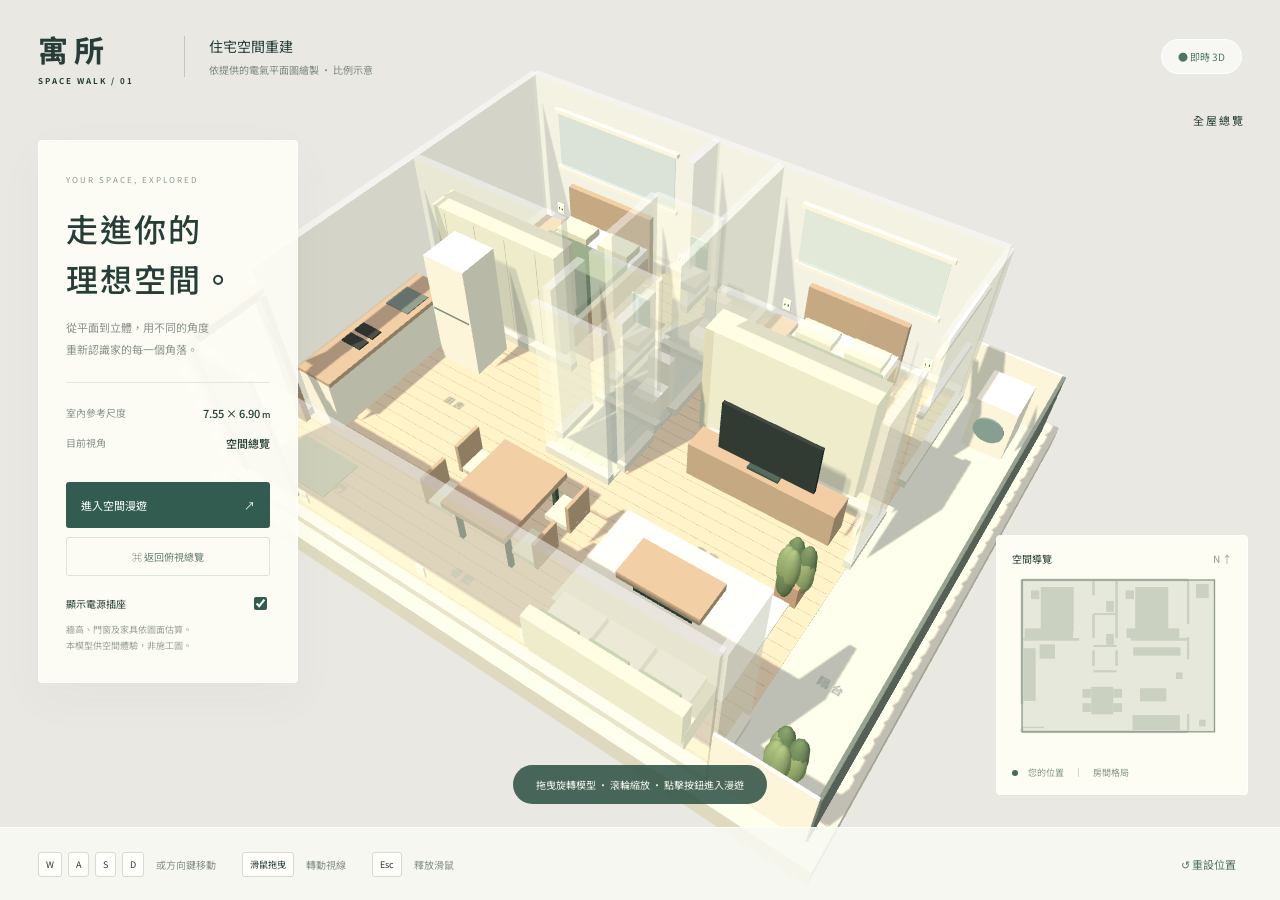
==== commit be012942: "Correct main entrance and bedroom-side balcony washer positions" ====
--- a/house-3d.html
+++ b/house-3d.html
@@ -5,7 +5,7 @@
 <aside class="panel"><span class="eyebrow">YOUR SPACE, EXPLORED</span><h1>走進你的<br>理想空間。</h1><p>從平面到立體，用不同的角度<br>重新認識家的每一個角落。</p><div class="rule"></div><div class="stat"><span>室內參考尺度</span><b>7.55 × 6.90 <small>m</small></b></div><div class="stat"><span>目前視角</span><b id="modeLabel">空間總覽</b></div><button id="enter" class="primary">進入空間漫遊 <span>↗</span></button><button id="overview" class="secondary">⌘ 返回俯視總覽</button><div class="toggle"><label for="electric">顯示電源插座</label><input type="checkbox" id="electric" checked></div><p class="note">牆高、門窗及家具依圖面估算。<br>本模型供空間體驗，非施工圖。</p></aside>
 <div class="map"><div class="map-title">空間導覽 <span>N ↑</span></div><canvas id="minimap" width="220" height="200"></canvas><div class="legend"><i></i> 您的位置 <span>│</span> 房間格局</div></div>
 <div class="room" id="room">全屋總覽</div><footer><div><kbd>W</kbd><kbd>A</kbd><kbd>S</kbd><kbd>D</kbd><span>或方向鍵移動</span><kbd>滑鼠拖曳</kbd><span>轉動視線</span><kbd>Esc</kbd><span>釋放滑鼠</span></div><button id="reset">↺ 重設位置</button></footer>
-<div id="hint">點擊「進入空間漫遊」，從客廳開始探索</div><div id="crosshair">+</div><div id="error" hidden></div><script type="module">/**
+<div id="hint">點擊「進入空間漫遊」，從大門開始探索</div><div id="crosshair">+</div><div id="error" hidden></div><script type="module">/**
  * @license
  * Copyright 2010-2024 Three.js Authors
  * SPDX-License-Identifier: MIT
@@ -54591,7 +54591,12 @@
 // Individual floorboards and bathroom tile joints.
 for(let z=.1;z<6.9;z+=.19)box(3.775,.002,z,7.5,.003,.007,0xb7a38a);
 for(const z of [1.75,3.4]){box(3.775,.012,z,1.05,.025,1.55,0xc3c9bd);for(let t=3.25;t<4.3;t+=.26)box(t,.027,z,.006,.003,1.5,0xaeb8a8);}
-wall(0,3.45,.12,6.9);wall(3.775,0,7.55,.12);wall(3.775,6.9,7.55,.12);
+wall(0,2.825,.12,5.65);wall(0,6.825,.12,.15);
+// Main entrance at the former refrigerator position; door shown open inward.
+box(0,2.32,6.2,.16,.12,1.2,'wood');
+for(const z of [5.65,6.75])box(.025,1.15,z,.16,2.3,.09,'wood');
+box(.5,1.1,6.7,1,2.2,.065,'wood',true);box(.9,1.05,6.65,.035,.07,.07,'metal');
+box(.8,.015,6.2,1,.025,.65,0xb3b7a1);wall(3.775,0,7.55,.12);wall(3.775,6.9,7.55,.12);
 wall(3.25,.35,.12,.7);wall(3.25,2.1,.12,1.08);wall(3.25,3.55,.12,.7);wall(4.3,1.32,.12,2.64);wall(4.3,3.55,.12,.7);
 wall(1.3,2.7,2.6,.12);wall(6.25,2.7,2.6,.12);
 wall(3.775,1.55,1.05,.09);wall(3.775,3,1.05,.09);wall(3.775,4.15,1.05,.1);
@@ -54610,18 +54615,18 @@
 // Dining table and chairs.
 box(3.65,.76,5.48,1,.1,1.25,'wood',true);for(let x of [3.25,4.05])for(let z of [5,5.95])box(x,.38,z,.06,.76,.06,'dark');for(let x of [2.95,4.35])for(let z of [5.15,5.8]){box(x,.44,z,.4,.08,.4,'linen',true);box(x+(x<3?-.18:.18),.65,z,.05,.5,.42,'wood');}
 // Kitchen and appliances.
-box(.34,.43,4.5,.56,.86,2.8,'white',true);box(.34,.88,4.5,.62,.07,2.8,'wood');box(.35,.925,3.65,.42,.02,.44,'metal');for(let z of [4.45,4.7])box(.35,.93,z,.34,.025,.18,0x343a37);box(.4,.95,6.27,.7,1.9,.65,'white',true);box(.77,.98,6.27,.015,.02,.62,'metal');
+box(.34,.43,4.3,.56,.86,2.4,'white',true);box(.34,.88,4.3,.62,.07,2.4,'wood');box(.35,.925,3.65,.42,.02,.44,'metal');for(let z of [4.45,4.7])box(.35,.93,z,.34,.025,.18,0x343a37);box(1.15,.95,3.25,.7,1.9,.65,'white',true);box(1.15,.98,3.58,.65,.02,.015,'metal');
 // Two bathrooms: shower, toilet, sink.
 for(const z of [.85,2.35]){box(3.5,.85,z,.3,.13,.4,'white');box(4,.22,z+.35,.35,.4,.5,'white',true);box(4,.57,z+.12,.35,.55,.16,'white');box(3.52,1.33,z-.06,.29,.5,.03,0xa8c1b8);}
-box(8.12,.45,3.55,.58,.9,.65,'white',true);const drum=new THREE.Mesh(new THREE.CylinderGeometry(.21,.21,.025,28),new THREE.MeshStandardMaterial({color:0x7f9997}));drum.rotation.x=Math.PI/2;drum.position.set(8.12,.46,3.9);scene.add(drum);
+box(8.2,.45,.5,.58,.9,.65,'white',true);const drum=new THREE.Mesh(new THREE.CylinderGeometry(.21,.21,.025,28),new THREE.MeshStandardMaterial({color:0x7f9997}));drum.rotation.x=Math.PI/2;drum.position.set(8.2,.46,.84);scene.add(drum);
 // Plants soften balcony and living room corners.
-function plant(x,z){box(x,.2,z,.3,.4,.3,0xba9a7d,true);for(let i=0;i<7;i++){let leaf=new THREE.Mesh(new THREE.SphereGeometry(.19,8,8),new THREE.MeshStandardMaterial({color:i%2?0x637d55:0x879c6a}));leaf.scale.set(.65,1.9,.65);leaf.position.set(x+Math.sin(i*2)*.13,.6+Math.cos(i)*.12,z+Math.cos(i*2)*.13);scene.add(leaf);}}plant(8.2,6.5);plant(7.15,4.35);plant(8.2,.5);
+function plant(x,z){box(x,.2,z,.3,.4,.3,0xba9a7d,true);for(let i=0;i<7;i++){let leaf=new THREE.Mesh(new THREE.SphereGeometry(.19,8,8),new THREE.MeshStandardMaterial({color:i%2?0x637d55:0x879c6a}));leaf.scale.set(.65,1.9,.65);leaf.position.set(x+Math.sin(i*2)*.13,.6+Math.cos(i)*.12,z+Math.cos(i*2)*.13);scene.add(leaf);}}plant(8.2,6.5);plant(7.15,4.35);
 function outlet(x,z,angle=0){const g=new THREE.Group();const plate=new THREE.Mesh(new THREE.BoxGeometry(.13,.19,.025),new THREE.MeshStandardMaterial({color:0xfcfaf0}));g.add(plate);for(let a of [-.028,.028]){const hole=new THREE.Mesh(new THREE.BoxGeometry(.012,.04,.028),new THREE.MeshBasicMaterial({color:0x416e5d}));hole.position.set(a,0,.005);g.add(hole);}g.position.set(x,.42,z);g.rotation.y=angle;electric.add(g);}
 for(let x of [.4,2.8,4.7,7])outlet(x,.08);for(let x of [1.4,3.4,5,7])outlet(x,6.82,Math.PI);for(let z of [3.3,4.4,5.4])outlet(.08,z,Math.PI/2);outlet(7.48,3.3,-Math.PI/2);
-label('臥 室',1.6,2.2);label('主 臥 室',5.9,2.2);label('客 廳',6,4.45);label('餐 廳',3.65,6.45);label('廚 房',1.6,4.25);label('陽 台',8.15,5.2);
-let walking=false,yaw=0,pitch=0,drag=false,lastX=0,lastY=0;const keys=new Set();const start=new THREE.Vector3(4.8,1.62,5.9);let orbitAngle=.6,orbitElevation=.86;const target=new THREE.Vector3(4.3,0,3.45);
+label('臥 室',1.6,2.2);label('主 臥 室',5.9,2.2);label('客 廳',6,4.45);label('餐 廳',3.65,6.45);label('廚 房',1.6,4.25);label('陽 台',8.15,5.2);label('大 門',1.3,6.3);
+let walking=false,yaw=0,pitch=0,drag=false,lastX=0,lastY=0;const keys=new Set();const start=new THREE.Vector3(1.15,1.62,6.15);let orbitAngle=.6,orbitElevation=.86;const target=new THREE.Vector3(4.3,0,3.45);
 function overview(){walking=false;$('#modeLabel').textContent='空間總覽';$('#room').textContent='全屋總覽';$('#crosshair').style.display='none';$('#hint').textContent='拖曳旋轉模型 · 滾輪縮放 · 點擊按鈕進入漫遊';if(document.pointerLockElement)document.exitPointerLock();for(const w of walls){w.material.transparent=true;w.material.opacity=.48;} }
-function enter(){walking=true;camera.position.copy(start);yaw=0;pitch=0;$('#modeLabel').textContent='室內漫遊';$('#crosshair').style.display='block';$('#hint').textContent='WASD / 方向鍵移動 · 拖曳滑鼠轉向 · 點擊場景鎖定視線';for(const w of walls){w.material.transparent=false;w.material.opacity=1;}}
+function enter(){walking=true;camera.position.copy(start);yaw=0;pitch=0;$('#modeLabel').textContent='室內漫遊';$('#crosshair').style.display='block';$('#hint').textContent='WASD / 方向鍵移動 · 拖曳滑鼠轉向 · 雙擊場景鎖定視線';for(const w of walls){w.material.transparent=false;w.material.opacity=1;}}
 $('#enter').onclick=enter;$('#overview').onclick=overview;$('#reset').onclick=()=>walking?enter():(orbitAngle=.6,orbitElevation=.86,distance=14);$('#electric').onchange=e=>electric.visible=e.target.checked;
 window.addEventListener('keydown',e=>{if(['ArrowUp','ArrowDown','ArrowLeft','ArrowRight',' '].includes(e.key))e.preventDefault();keys.add(e.key.toLowerCase());});window.addEventListener('keyup',e=>keys.delete(e.key.toLowerCase()));window.addEventListener('blur',()=>{keys.clear();drag=false;});
 renderer.domElement.addEventListener('pointerdown',e=>{drag=true;lastX=e.clientX;lastY=e.clientY;renderer.domElement.setPointerCapture(e.pointerId);});window.addEventListener('pointerup',()=>drag=false);renderer.domElement.addEventListener('dblclick',()=>{if(walking)renderer.domElement.requestPointerLock?.();});
@@ -54629,7 +54634,7 @@
 let distance=14;renderer.domElement.addEventListener('wheel',e=>{if(!walking)distance=THREE.MathUtils.clamp(distance+e.deltaY*.01,9,22);},{passive:true});
 function blocked(x,z){if(x<.23||x>8.52||z<.23||z>6.67)return true;return collisions.some(c=>Math.abs(x-c.x)<c.w/2+.17&&Math.abs(z-c.z)<c.d/2+.17);}
 const mc=$('#minimap').getContext('2d');function map(){mc.clearRect(0,0,220,200);mc.save();mc.translate(10,14);mc.scale(22,22);mc.fillStyle='#e7e8dc';mc.fillRect(0,0,8.75,6.9);mc.strokeStyle='#8c9c8a';mc.lineWidth=.06;for(const c of collisions){mc.fillStyle='#cbd1c1';mc.fillRect(c.x-c.w/2,c.z-c.d/2,c.w,c.d);}mc.strokeRect(0,0,8.75,6.9);if(walking){mc.translate(camera.position.x,camera.position.z);mc.rotate(-yaw);mc.fillStyle='#315c4f';mc.beginPath();mc.arc(0,0,.14,0,Math.PI*2);mc.fill();mc.beginPath();mc.moveTo(0,-.48);mc.lineTo(-.16,-.18);mc.lineTo(.16,-.18);mc.closePath();mc.fill();}mc.restore();}
-const clock=new THREE.Clock();overview();function frame(){requestAnimationFrame(frame);const dt=Math.min(clock.getDelta(),.05);if(walking){let f=(keys.has('w')||keys.has('arrowup')?1:0)-(keys.has('s')||keys.has('arrowdown')?1:0),r=(keys.has('d')||keys.has('arrowright')?1:0)-(keys.has('a')||keys.has('arrowleft')?1:0);const len=Math.hypot(f,r)||1;f=f/len*dt*1.8;r=r/len*dt*1.8;const dx=-Math.sin(yaw)*f+Math.cos(yaw)*r,dz=-Math.cos(yaw)*f-Math.sin(yaw)*r;if(!blocked(camera.position.x+dx,camera.position.z))camera.position.x+=dx;if(!blocked(camera.position.x,camera.position.z+dz))camera.position.z+=dz;camera.rotation.order='YXZ';camera.rotation.set(pitch,yaw,0);const x=camera.position.x,z=camera.position.z;$('#room').textContent=x>7.55?'陽台':z<2.7?(x<3.25?'臥室':x>4.3?'主臥室':'衛浴空間'):x<2?'廚房':x>4.5?'客廳':'餐廳 / 走道';}else{camera.position.set(target.x+Math.sin(orbitAngle)*distance*Math.cos(orbitElevation),distance*Math.sin(orbitElevation),target.z+Math.cos(orbitAngle)*distance*Math.cos(orbitElevation));camera.lookAt(target);}map();renderer.render(scene,camera);}frame();window.addEventListener('resize',()=>{camera.aspect=innerWidth/innerHeight;camera.updateProjectionMatrix();renderer.setSize(innerWidth,innerHeight);});
+const clock=new THREE.Clock();overview();function frame(){requestAnimationFrame(frame);const dt=Math.min(clock.getDelta(),.05);if(walking){let f=(keys.has('w')||keys.has('arrowup')?1:0)-(keys.has('s')||keys.has('arrowdown')?1:0),r=(keys.has('d')||keys.has('arrowright')?1:0)-(keys.has('a')||keys.has('arrowleft')?1:0);const len=Math.hypot(f,r)||1;f=f/len*dt*1.8;r=r/len*dt*1.8;const dx=-Math.sin(yaw)*f+Math.cos(yaw)*r,dz=-Math.cos(yaw)*f-Math.sin(yaw)*r;if(!blocked(camera.position.x+dx,camera.position.z))camera.position.x+=dx;if(!blocked(camera.position.x,camera.position.z+dz))camera.position.z+=dz;camera.rotation.order='YXZ';camera.rotation.set(pitch,yaw,0);const x=camera.position.x,z=camera.position.z;$('#room').textContent=x>7.55?'陽台':z<2.7?(x<3.25?'臥室':x>4.3?'主臥室':'衛浴空間'):x<2?(z>5.6?'大門 / 玄關':'廚房'):x>4.5?'客廳':'餐廳 / 走道';}else{camera.position.set(target.x+Math.sin(orbitAngle)*distance*Math.cos(orbitElevation),distance*Math.sin(orbitElevation),target.z+Math.cos(orbitAngle)*distance*Math.cos(orbitElevation));camera.lookAt(target);}map();renderer.render(scene,camera);}frame();window.addEventListener('resize',()=>{camera.aspect=innerWidth/innerHeight;camera.updateProjectionMatrix();renderer.setSize(innerWidth,innerHeight);});
 // Expose read-only runtime diagnostics for smoke testing.
 window.spaceWalk={get walking(){return walking},get position(){return camera.position.toArray()},get meshes(){return scene.children.length}};
 </script></body></html>
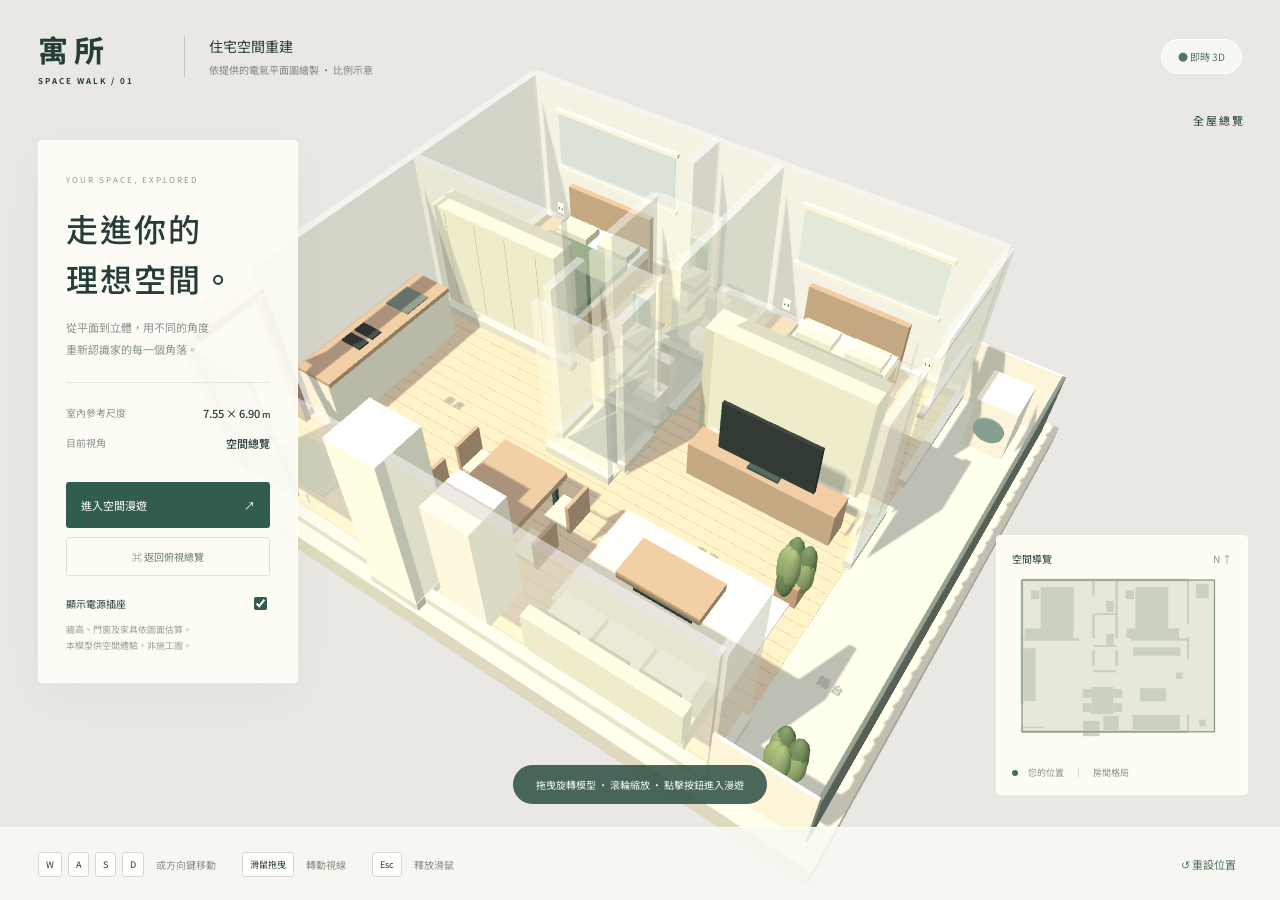
==== commit 9c390043: "Add dining structural column and place refrigerator to its right" ====
--- a/house-3d.html
+++ b/house-3d.html
@@ -54612,10 +54612,15 @@
 box(1.22,.95,2.42,2.2,1.9,.44,'linen',true);box(5.95,.95,2.42,2.4,1.9,.44,'linen',true);for(let x=.35;x<2.4;x+=.55)box(x,1,2.65,.008,1.7,.01,'wood');
 // Living room: rug, sofa, table, television.
 box(6,.03,5.25,2.45,.035,1.65,0xe6e3d2);box(6.1,.25,6.48,2.15,.4,.68,'linen',true);box(6.1,.63,6.78,2.15,.64,.18,'linen');for(let x=5.4;x<7;x+=.67){box(x,.5,6.43,.62,.17,.54,'white');box(x,.7,6.68,.52,.35,.12,'green');}box(5.96,.38,5.22,1.2,.13,.6,'wood',true);box(5.96,.19,5.22,.85,.35,.38,'dark');box(6.13,.31,3.25,2.15,.6,.38,'wood',true);box(6.13,1.08,3.27,1.4,.83,.055,0x273330);box(6.13,.61,3.27,.45,.08,.2,'dark');
+// Structural column shown on the supplied plan, beside the dining table at the exterior wall.
+// Footprint is estimated from the drawing; it projects inward and continues to ceiling height.
+const diningColumn=box(3.15,1.35,6.75,.75,2.7,.7,'wall',true);
+diningColumn.name='dining-structural-column';
+box(3.15,.07,6.75,.77,.14,.72,'edge');
 // Dining table and chairs.
 box(3.65,.76,5.48,1,.1,1.25,'wood',true);for(let x of [3.25,4.05])for(let z of [5,5.95])box(x,.38,z,.06,.76,.06,'dark');for(let x of [2.95,4.35])for(let z of [5.15,5.8]){box(x,.44,z,.4,.08,.4,'linen',true);box(x+(x<3?-.18:.18),.65,z,.05,.5,.42,'wood');}
 // Kitchen and appliances.
-box(.34,.43,4.3,.56,.86,2.4,'white',true);box(.34,.88,4.3,.62,.07,2.4,'wood');box(.35,.925,3.65,.42,.02,.44,'metal');for(let z of [4.45,4.7])box(.35,.93,z,.34,.025,.18,0x343a37);box(1.15,.95,3.25,.7,1.9,.65,'white',true);box(1.15,.98,3.58,.65,.02,.015,'metal');
+box(.34,.43,4.3,.56,.86,2.4,'white',true);box(.34,.88,4.3,.62,.07,2.4,'wood');box(.35,.925,3.65,.42,.02,.44,'metal');for(let z of [4.45,4.7])box(.35,.93,z,.34,.025,.18,0x343a37);box(4.05,.95,6.5,.7,1.9,.65,'white',true).name='refrigerator';box(4.05,.98,6.165,.65,.02,.015,'metal');
 // Two bathrooms: shower, toilet, sink.
 for(const z of [.85,2.35]){box(3.5,.85,z,.3,.13,.4,'white');box(4,.22,z+.35,.35,.4,.5,'white',true);box(4,.57,z+.12,.35,.55,.16,'white');box(3.52,1.33,z-.06,.29,.5,.03,0xa8c1b8);}
 box(8.2,.45,.5,.58,.9,.65,'white',true);const drum=new THREE.Mesh(new THREE.CylinderGeometry(.21,.21,.025,28),new THREE.MeshStandardMaterial({color:0x7f9997}));drum.rotation.x=Math.PI/2;drum.position.set(8.2,.46,.84);scene.add(drum);
@@ -54623,7 +54628,7 @@
 function plant(x,z){box(x,.2,z,.3,.4,.3,0xba9a7d,true);for(let i=0;i<7;i++){let leaf=new THREE.Mesh(new THREE.SphereGeometry(.19,8,8),new THREE.MeshStandardMaterial({color:i%2?0x637d55:0x879c6a}));leaf.scale.set(.65,1.9,.65);leaf.position.set(x+Math.sin(i*2)*.13,.6+Math.cos(i)*.12,z+Math.cos(i*2)*.13);scene.add(leaf);}}plant(8.2,6.5);plant(7.15,4.35);
 function outlet(x,z,angle=0){const g=new THREE.Group();const plate=new THREE.Mesh(new THREE.BoxGeometry(.13,.19,.025),new THREE.MeshStandardMaterial({color:0xfcfaf0}));g.add(plate);for(let a of [-.028,.028]){const hole=new THREE.Mesh(new THREE.BoxGeometry(.012,.04,.028),new THREE.MeshBasicMaterial({color:0x416e5d}));hole.position.set(a,0,.005);g.add(hole);}g.position.set(x,.42,z);g.rotation.y=angle;electric.add(g);}
 for(let x of [.4,2.8,4.7,7])outlet(x,.08);for(let x of [1.4,3.4,5,7])outlet(x,6.82,Math.PI);for(let z of [3.3,4.4,5.4])outlet(.08,z,Math.PI/2);outlet(7.48,3.3,-Math.PI/2);
-label('臥 室',1.6,2.2);label('主 臥 室',5.9,2.2);label('客 廳',6,4.45);label('餐 廳',3.65,6.45);label('廚 房',1.6,4.25);label('陽 台',8.15,5.2);label('大 門',1.3,6.3);
+label('臥 室',1.6,2.2);label('主 臥 室',5.9,2.2);label('客 廳',6,4.45);label('餐 廳',3.65,4.6);label('廚 房',1.6,4.25);label('陽 台',8.15,5.2);label('大 門',1.3,6.3);
 let walking=false,yaw=0,pitch=0,drag=false,lastX=0,lastY=0;const keys=new Set();const start=new THREE.Vector3(1.15,1.62,6.15);let orbitAngle=.6,orbitElevation=.86;const target=new THREE.Vector3(4.3,0,3.45);
 function overview(){walking=false;$('#modeLabel').textContent='空間總覽';$('#room').textContent='全屋總覽';$('#crosshair').style.display='none';$('#hint').textContent='拖曳旋轉模型 · 滾輪縮放 · 點擊按鈕進入漫遊';if(document.pointerLockElement)document.exitPointerLock();for(const w of walls){w.material.transparent=true;w.material.opacity=.48;} }
 function enter(){walking=true;camera.position.copy(start);yaw=0;pitch=0;$('#modeLabel').textContent='室內漫遊';$('#crosshair').style.display='block';$('#hint').textContent='WASD / 方向鍵移動 · 拖曳滑鼠轉向 · 雙擊場景鎖定視線';for(const w of walls){w.material.transparent=false;w.material.opacity=1;}}
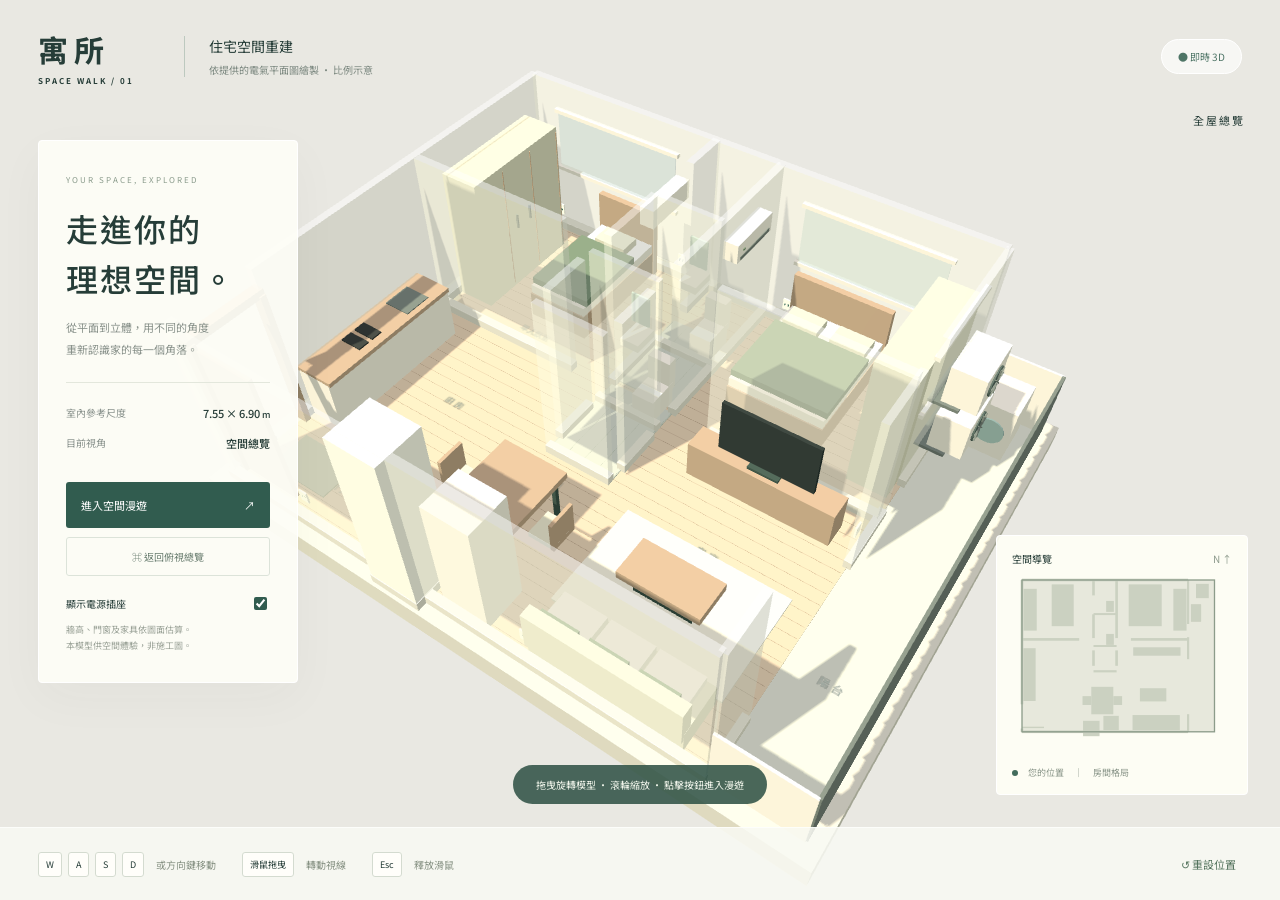
==== commit f959d89c: "Set bedroom furniture, remove plants, and add air conditioners and two dining chairs" ====
--- a/house-3d.html
+++ b/house-3d.html
@@ -54577,7 +54577,7 @@
 
 export { ACESFilmicToneMapping, AddEquation, AddOperation, AdditiveAnimationBlendMode, AdditiveBlending, AgXToneMapping, AlphaFormat, AlwaysCompare, AlwaysDepth, AlwaysStencilFunc, AmbientLight, AnimationAction, AnimationClip, AnimationLoader, AnimationMixer, AnimationObjectGroup, AnimationUtils, ArcCurve, ArrayCamera, ArrowHelper, AttachedBindMode, Audio, AudioAnalyser, AudioContext, AudioListener, AudioLoader, AxesHelper, BackSide, BasicDepthPacking, BasicShadowMap, BatchedMesh, Bone, BooleanKeyframeTrack, Box2, Box3, Box3Helper, BoxGeometry, BoxHelper, BufferAttribute, BufferGeometry, BufferGeometryLoader, ByteType, Cache, Camera, CameraHelper, CanvasTexture, CapsuleGeometry, CatmullRomCurve3, CineonToneMapping, CircleGeometry, ClampToEdgeWrapping, Clock, Color, ColorKeyframeTrack, ColorManagement, CompressedArrayTexture, CompressedCubeTexture, CompressedTexture, CompressedTextureLoader, ConeGeometry, ConstantAlphaFactor, ConstantColorFactor, Controls, CubeCamera, CubeReflectionMapping, CubeRefractionMapping, CubeTexture, CubeTextureLoader, CubeUVReflectionMapping, CubicBezierCurve, CubicBezierCurve3, CubicInterpolant, CullFaceBack, CullFaceFront, CullFaceFrontBack, CullFaceNone, Curve, CurvePath, CustomBlending, CustomToneMapping, CylinderGeometry, Cylindrical, Data3DTexture, DataArrayTexture, DataTexture, DataTextureLoader, DataUtils, DecrementStencilOp, DecrementWrapStencilOp, DefaultLoadingManager, DepthFormat, DepthStencilFormat, DepthTexture, DetachedBindMode, DirectionalLight, DirectionalLightHelper, DiscreteInterpolant, DodecahedronGeometry, DoubleSide, DstAlphaFactor, DstColorFactor, DynamicCopyUsage, DynamicDrawUsage, DynamicReadUsage, EdgesGeometry, EllipseCurve, EqualCompare, EqualDepth, EqualStencilFunc, EquirectangularReflectionMapping, EquirectangularRefractionMapping, Euler, EventDispatcher, ExtrudeGeometry, FileLoader, Float16BufferAttribute, Float32BufferAttribute, FloatType, Fog, FogExp2, FramebufferTexture, FrontSide, Frustum, GLBufferAttribute, GLSL1, GLSL3, GreaterCompare, GreaterDepth, GreaterEqualCompare, GreaterEqualDepth, GreaterEqualStencilFunc, GreaterStencilFunc, GridHelper, Group, HalfFloatType, HemisphereLight, HemisphereLightHelper, IcosahedronGeometry, ImageBitmapLoader, ImageLoader, ImageUtils, IncrementStencilOp, IncrementWrapStencilOp, InstancedBufferAttribute, InstancedBufferGeometry, InstancedInterleavedBuffer, InstancedMesh, Int16BufferAttribute, Int32BufferAttribute, Int8BufferAttribute, IntType, InterleavedBuffer, InterleavedBufferAttribute, Interpolant, InterpolateDiscrete, InterpolateLinear, InterpolateSmooth, InvertStencilOp, KeepStencilOp, KeyframeTrack, LOD, LatheGeometry, Layers, LessCompare, LessDepth, LessEqualCompare, LessEqualDepth, LessEqualStencilFunc, LessStencilFunc, Light, LightProbe, Line, Line3, LineBasicMaterial, LineCurve, LineCurve3, LineDashedMaterial, LineLoop, LineSegments, LinearFilter, LinearInterpolant, LinearMipMapLinearFilter, LinearMipMapNearestFilter, LinearMipmapLinearFilter, LinearMipmapNearestFilter, LinearSRGBColorSpace, LinearToneMapping, LinearTransfer, Loader, LoaderUtils, LoadingManager, LoopOnce, LoopPingPong, LoopRepeat, LuminanceAlphaFormat, LuminanceFormat, MOUSE, Material, MaterialLoader, MathUtils, Matrix2, Matrix3, Matrix4, MaxEquation, Mesh, MeshBasicMaterial, MeshDepthMaterial, MeshDistanceMaterial, MeshLambertMaterial, MeshMatcapMaterial, MeshNormalMaterial, MeshPhongMaterial, MeshPhysicalMaterial, MeshStandardMaterial, MeshToonMaterial, MinEquation, MirroredRepeatWrapping, MixOperation, MultiplyBlending, MultiplyOperation, NearestFilter, NearestMipMapLinearFilter, NearestMipMapNearestFilter, NearestMipmapLinearFilter, NearestMipmapNearestFilter, NeutralToneMapping, NeverCompare, NeverDepth, NeverStencilFunc, NoBlending, NoColorSpace, NoToneMapping, NormalAnimationBlendMode, NormalBlending, NotEqualCompare, NotEqualDepth, NotEqualStencilFunc, NumberKeyframeTrack, Object3D, ObjectLoader, ObjectSpaceNormalMap, OctahedronGeometry, OneFactor, OneMinusConstantAlphaFactor, OneMinusConstantColorFactor, OneMinusDstAlphaFactor, OneMinusDstColorFactor, OneMinusSrcAlphaFactor, OneMinusSrcColorFactor, OrthographicCamera, PCFShadowMap, PCFSoftShadowMap, PMREMGenerator, Path, PerspectiveCamera, Plane, PlaneGeometry, PlaneHelper, PointLight, PointLightHelper, Points, PointsMaterial, PolarGridHelper, PolyhedronGeometry, PositionalAudio, PropertyBinding, PropertyMixer, QuadraticBezierCurve, QuadraticBezierCurve3, Quaternion, QuaternionKeyframeTrack, QuaternionLinearInterpolant, RED_GREEN_RGTC2_Format, RED_RGTC1_Format, REVISION, RGBADepthPacking, RGBAFormat, RGBAIntegerFormat, RGBA_ASTC_10x10_Format, RGBA_ASTC_10x5_Format, RGBA_ASTC_10x6_Format, RGBA_ASTC_10x8_Format, RGBA_ASTC_12x10_Format, RGBA_ASTC_12x12_Format, RGBA_ASTC_4x4_Format, RGBA_ASTC_5x4_Format, RGBA_ASTC_5x5_Format, RGBA_ASTC_6x5_Format, RGBA_ASTC_6x6_Format, RGBA_ASTC_8x5_Format, RGBA_ASTC_8x6_Format, RGBA_ASTC_8x8_Format, RGBA_BPTC_Format, RGBA_ETC2_EAC_Format, RGBA_PVRTC_2BPPV1_Format, RGBA_PVRTC_4BPPV1_Format, RGBA_S3TC_DXT1_Format, RGBA_S3TC_DXT3_Format, RGBA_S3TC_DXT5_Format, RGBDepthPacking, RGBFormat, RGBIntegerFormat, RGB_BPTC_SIGNED_Format, RGB_BPTC_UNSIGNED_Format, RGB_ETC1_Format, RGB_ETC2_Format, RGB_PVRTC_2BPPV1_Format, RGB_PVRTC_4BPPV1_Format, RGB_S3TC_DXT1_Format, RGDepthPacking, RGFormat, RGIntegerFormat, RawShaderMaterial, Ray, Raycaster, RectAreaLight, RedFormat, RedIntegerFormat, ReinhardToneMapping, RenderTarget, RepeatWrapping, ReplaceStencilOp, ReverseSubtractEquation, RingGeometry, SIGNED_RED_GREEN_RGTC2_Format, SIGNED_RED_RGTC1_Format, SRGBColorSpace, SRGBTransfer, Scene, ShaderChunk, ShaderLib, ShaderMaterial, ShadowMaterial, Shape, ShapeGeometry, ShapePath, ShapeUtils, ShortType, Skeleton, SkeletonHelper, SkinnedMesh, Source, Sphere, SphereGeometry, Spherical, SphericalHarmonics3, SplineCurve, SpotLight, SpotLightHelper, Sprite, SpriteMaterial, SrcAlphaFactor, SrcAlphaSaturateFactor, SrcColorFactor, StaticCopyUsage, StaticDrawUsage, StaticReadUsage, StereoCamera, StreamCopyUsage, StreamDrawUsage, StreamReadUsage, StringKeyframeTrack, SubtractEquation, SubtractiveBlending, TOUCH, TangentSpaceNormalMap, TetrahedronGeometry, Texture, TextureLoader, TextureUtils, TorusGeometry, TorusKnotGeometry, Triangle, TriangleFanDrawMode, TriangleStripDrawMode, TrianglesDrawMode, TubeGeometry, UVMapping, Uint16BufferAttribute, Uint32BufferAttribute, Uint8BufferAttribute, Uint8ClampedBufferAttribute, Uniform, UniformsGroup, UniformsLib, UniformsUtils, UnsignedByteType, UnsignedInt248Type, UnsignedInt5999Type, UnsignedIntType, UnsignedShort4444Type, UnsignedShort5551Type, UnsignedShortType, VSMShadowMap, Vector2, Vector3, Vector4, VectorKeyframeTrack, VideoTexture, WebGL3DRenderTarget, WebGLArrayRenderTarget, WebGLCoordinateSystem, WebGLCubeRenderTarget, WebGLMultipleRenderTargets, WebGLRenderTarget, WebGLRenderer, WebGLUtils, WebGPUCoordinateSystem, WireframeGeometry, WrapAroundEnding, ZeroCurvatureEnding, ZeroFactor, ZeroSlopeEnding, ZeroStencilOp, createCanvasElement };
 
-const THREE={BoxGeometry,CanvasTexture,Clock,CylinderGeometry,DirectionalLight,Fog,Group,HemisphereLight,MathUtils,Mesh,MeshBasicMaterial,MeshStandardMaterial,PCFSoftShadowMap,PerspectiveCamera,PlaneGeometry,SRGBColorSpace,Scene,SphereGeometry,Vector3,WebGLRenderer};
+const THREE={BoxGeometry,CanvasTexture,Clock,CylinderGeometry,DirectionalLight,Fog,Group,HemisphereLight,MathUtils,Mesh,MeshBasicMaterial,MeshStandardMaterial,PCFSoftShadowMap,PerspectiveCamera,PlaneGeometry,SRGBColorSpace,Scene,Vector3,WebGLRenderer};
 const $=s=>document.querySelector(s);let renderer;
 try{renderer=new THREE.WebGLRenderer({antialias:true});}catch(e){$('#error').hidden=false;$('#error').textContent='無法啟用 3D。請使用支援 WebGL 的 Chrome、Edge 或 Firefox，並開啟硬體加速。';throw e;}
 renderer.setPixelRatio(Math.min(devicePixelRatio,2));renderer.setSize(innerWidth,innerHeight);renderer.shadowMap.enabled=true;renderer.shadowMap.type=THREE.PCFSoftShadowMap;renderer.setClearColor(0xe9e8e2);renderer.outputColorSpace=THREE.SRGBColorSpace;$('#scene').appendChild(renderer.domElement);
@@ -54607,9 +54607,28 @@
 windowAt(1.55,.075,2.15);windowAt(5.85,.075,2.15);windowAt(7.5,1.1,1.5,true);
 // Balcony railing.
 box(8.75,.55,3.45,.045,1.1,6.9,'metal');for(let z=0;z<=6.9;z+=.25)box(8.75,.5,z,.025,1,.025,'metal');box(8.15,.55,0,1.2,1.1,.04,'white');box(8.15,.55,6.9,1.2,1.1,.04,'white');
-function bed(x,z){box(x,.24,z,1.5,.42,2,'wood',true);box(x,.51,z,1.48,.18,1.95,'white');box(x,.65,z+.27,1.5,.12,1.3,'green');box(x-.39,.65,z-.65,.56,.15,.36,'linen');box(x+.39,.65,z-.65,.56,.15,.36,'linen');box(x,.6,z-1,1.55,1.15,.1,'wood');box(x-1,.27,z-.65,.38,.54,.4,'wood',true);}
-bed(1.6,1.32);bed(5.9,1.32);
-box(1.22,.95,2.42,2.2,1.9,.44,'linen',true);box(5.95,.95,2.42,2.4,1.9,.44,'linen',true);for(let x=.35;x<2.4;x+=.55)box(x,1,2.65,.008,1.7,.01,'wood');
+// Room-specific furniture: primary bedroom has a double bed; kitchen-side room has a single bed.
+function bed(x,z,width,name){
+ const length=1.9;
+ box(x,.24,z,width,.42,length,'wood',true).name=name;
+ box(x,.51,z,width-.02,.18,length-.05,'white');
+ box(x,.65,z+.24,width,.12,1.25,'green');
+ const pillows=width>1.2?[-.38,.38]:[0];
+ for(const offset of pillows)box(x+offset,.65,z-.6,.55,.15,.35,'linen');
+ box(x,.6,z-length/2,width+.05,1.15,.1,'wood');
+}
+bed(1.85,1.15,1,'kitchen-bedroom-single-bed');
+bed(5.6,1.15,1.5,'primary-bedroom-double-bed');
+// Side-wall wardrobes leave usable routes beside each bed and through the doors.
+function wardrobe(x,z,depth,name,front){
+ box(x,1.1,z,.6,2.2,depth,'linen',true).name=name;
+ for(let dz=-depth/2+.03;dz<=depth/2;dz+=depth/3){
+  box(x+front*.305,1.1,z+dz,.015,2.05,.012,'wood');
+ }
+ for(const dz of [-.15,.15])box(x+front*.32,1.15,z+dz,.035,.24,.025,'metal');
+}
+wardrobe(.37,1.35,1.9,'kitchen-bedroom-wardrobe',1);
+wardrobe(7.18,1.35,1.9,'primary-bedroom-wardrobe',-1);
 // Living room: rug, sofa, table, television.
 box(6,.03,5.25,2.45,.035,1.65,0xe6e3d2);box(6.1,.25,6.48,2.15,.4,.68,'linen',true);box(6.1,.63,6.78,2.15,.64,.18,'linen');for(let x=5.4;x<7;x+=.67){box(x,.5,6.43,.62,.17,.54,'white');box(x,.7,6.68,.52,.35,.12,'green');}box(5.96,.38,5.22,1.2,.13,.6,'wood',true);box(5.96,.19,5.22,.85,.35,.38,'dark');box(6.13,.31,3.25,2.15,.6,.38,'wood',true);box(6.13,1.08,3.27,1.4,.83,.055,0x273330);box(6.13,.61,3.27,.45,.08,.2,'dark');
 // Structural column shown on the supplied plan, beside the dining table at the exterior wall.
@@ -54618,17 +54637,32 @@
 diningColumn.name='dining-structural-column';
 box(3.15,.07,6.75,.77,.14,.72,'edge');
 // Dining table and chairs.
-box(3.65,.76,5.48,1,.1,1.25,'wood',true);for(let x of [3.25,4.05])for(let z of [5,5.95])box(x,.38,z,.06,.76,.06,'dark');for(let x of [2.95,4.35])for(let z of [5.15,5.8]){box(x,.44,z,.4,.08,.4,'linen',true);box(x+(x<3?-.18:.18),.65,z,.05,.5,.42,'wood');}
+box(3.65,.76,5.48,1,.1,1.25,'wood',true);for(let x of [3.25,4.05])for(let z of [5,5.95])box(x,.38,z,.06,.76,.06,'dark');for(const x of [2.95,4.35]){const z=5.48;box(x,.44,z,.4,.08,.4,'linen',true).name='dining-chair';box(x+(x<3?-.18:.18),.65,z,.05,.5,.42,'wood');}
 // Kitchen and appliances.
 box(.34,.43,4.3,.56,.86,2.4,'white',true);box(.34,.88,4.3,.62,.07,2.4,'wood');box(.35,.925,3.65,.42,.02,.44,'metal');for(let z of [4.45,4.7])box(.35,.93,z,.34,.025,.18,0x343a37);box(4.05,.95,6.5,.7,1.9,.65,'white',true).name='refrigerator';box(4.05,.98,6.165,.65,.02,.015,'metal');
 // Two bathrooms: shower, toilet, sink.
 for(const z of [.85,2.35]){box(3.5,.85,z,.3,.13,.4,'white');box(4,.22,z+.35,.35,.4,.5,'white',true);box(4,.57,z+.12,.35,.55,.16,'white');box(3.52,1.33,z-.06,.29,.5,.03,0xa8c1b8);}
 box(8.2,.45,.5,.58,.9,.65,'white',true);const drum=new THREE.Mesh(new THREE.CylinderGeometry(.21,.21,.025,28),new THREE.MeshStandardMaterial({color:0x7f9997}));drum.rotation.x=Math.PI/2;drum.position.set(8.2,.46,.84);scene.add(drum);
-// Plants soften balcony and living room corners.
-function plant(x,z){box(x,.2,z,.3,.4,.3,0xba9a7d,true);for(let i=0;i<7;i++){let leaf=new THREE.Mesh(new THREE.SphereGeometry(.19,8,8),new THREE.MeshStandardMaterial({color:i%2?0x637d55:0x879c6a}));leaf.scale.set(.65,1.9,.65);leaf.position.set(x+Math.sin(i*2)*.13,.6+Math.cos(i)*.12,z+Math.cos(i*2)*.13);scene.add(leaf);}}plant(8.2,6.5);plant(7.15,4.35);
+// Two outdoor condensers stacked against the balcony wall adjacent to the primary bedroom.
+for(const [i,y] of [1.12,1.93].entries()){
+ const unit=box(7.91,y,1.5,.46,.57,.78,'white',true);
+ unit.name='outdoor-ac-'+(i+1);
+ const fan=new THREE.Mesh(new THREE.CylinderGeometry(.205,.205,.025,32),new THREE.MeshStandardMaterial({color:0x52645e,roughness:.65}));
+ fan.rotation.z=-Math.PI/2;fan.position.set(8.15,y,1.5);scene.add(fan);
+ for(let spoke=0;spoke<4;spoke++){
+  const grille=box(8.17,y,1.5,.025,.39,.013,'metal');grille.rotation.x=spoke*Math.PI/4;
+ }
+ box(7.73,y-.32,1.5,.4,.045,.85,'metal');
+}
+// Indoor heads face into the bedrooms from the corridor-side walls.
+for(const [x,z,name,front] of [[4.44,1.1,'primary-indoor-ac',1],[3.11,1.1,'secondary-indoor-ac',-1]]){
+ box(x,2.24,z,.22,.29,.9,'white').name=name;
+ box(x+front*.116,2.15,z,.015,.055,.76,'metal');
+ box(x+front*.12,2.26,z+.3,.016,.025,.045,'green');
+}
 function outlet(x,z,angle=0){const g=new THREE.Group();const plate=new THREE.Mesh(new THREE.BoxGeometry(.13,.19,.025),new THREE.MeshStandardMaterial({color:0xfcfaf0}));g.add(plate);for(let a of [-.028,.028]){const hole=new THREE.Mesh(new THREE.BoxGeometry(.012,.04,.028),new THREE.MeshBasicMaterial({color:0x416e5d}));hole.position.set(a,0,.005);g.add(hole);}g.position.set(x,.42,z);g.rotation.y=angle;electric.add(g);}
 for(let x of [.4,2.8,4.7,7])outlet(x,.08);for(let x of [1.4,3.4,5,7])outlet(x,6.82,Math.PI);for(let z of [3.3,4.4,5.4])outlet(.08,z,Math.PI/2);outlet(7.48,3.3,-Math.PI/2);
-label('臥 室',1.6,2.2);label('主 臥 室',5.9,2.2);label('客 廳',6,4.45);label('餐 廳',3.65,4.6);label('廚 房',1.6,4.25);label('陽 台',8.15,5.2);label('大 門',1.3,6.3);
+label('單人臥室',1.65,2.43);label('主臥室 · 雙人床',5.8,2.43);label('客 廳',6,4.45);label('餐 廳',3.65,4.6);label('廚 房',1.6,4.25);label('陽 台',8.15,5.2);label('大 門',1.3,6.3);
 let walking=false,yaw=0,pitch=0,drag=false,lastX=0,lastY=0;const keys=new Set();const start=new THREE.Vector3(1.15,1.62,6.15);let orbitAngle=.6,orbitElevation=.86;const target=new THREE.Vector3(4.3,0,3.45);
 function overview(){walking=false;$('#modeLabel').textContent='空間總覽';$('#room').textContent='全屋總覽';$('#crosshair').style.display='none';$('#hint').textContent='拖曳旋轉模型 · 滾輪縮放 · 點擊按鈕進入漫遊';if(document.pointerLockElement)document.exitPointerLock();for(const w of walls){w.material.transparent=true;w.material.opacity=.48;} }
 function enter(){walking=true;camera.position.copy(start);yaw=0;pitch=0;$('#modeLabel').textContent='室內漫遊';$('#crosshair').style.display='block';$('#hint').textContent='WASD / 方向鍵移動 · 拖曳滑鼠轉向 · 雙擊場景鎖定視線';for(const w of walls){w.material.transparent=false;w.material.opacity=1;}}
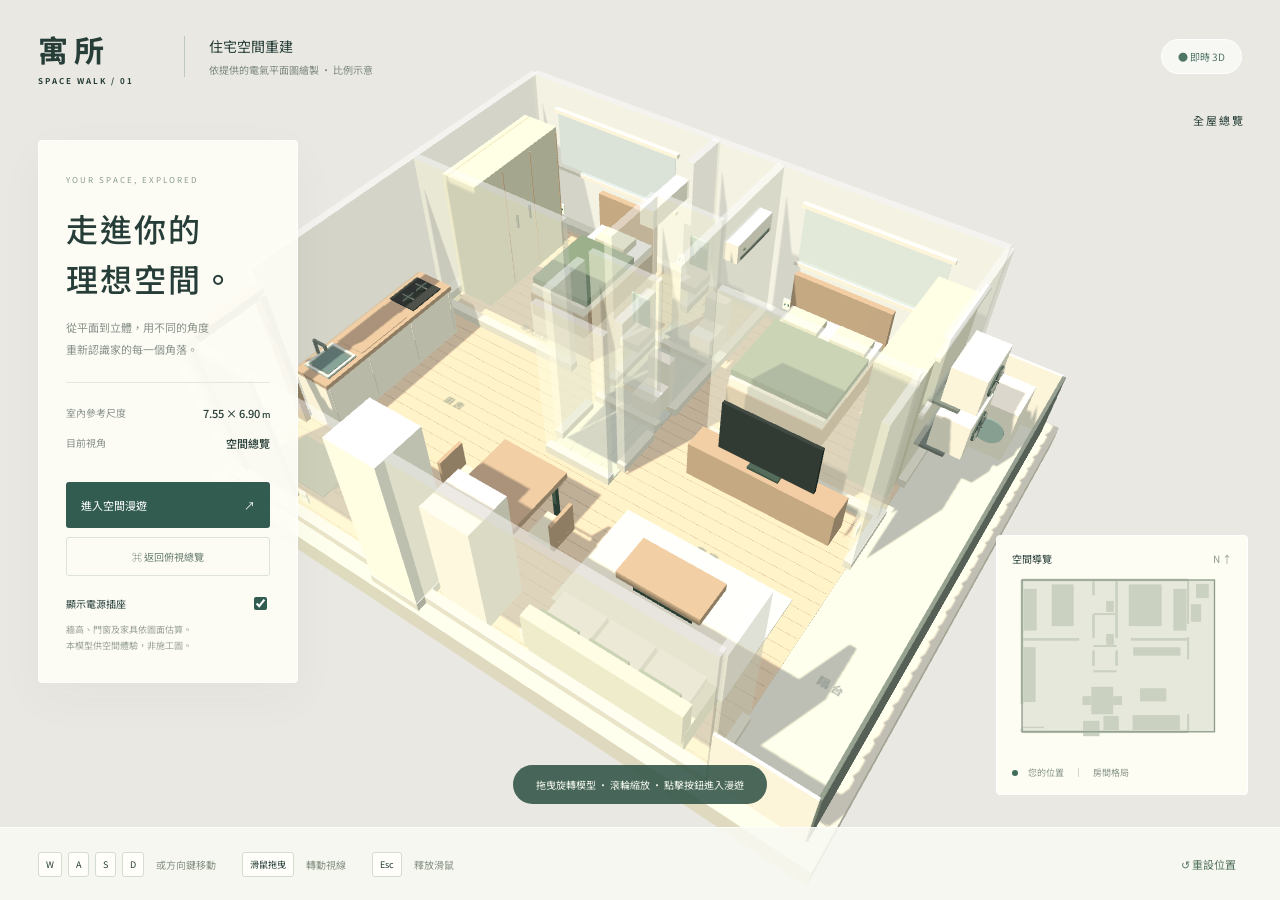
==== commit 54814a48: "Arrange kitchen sink near entrance, central prep space, and stove at far end" ====
--- a/house-3d.html
+++ b/house-3d.html
@@ -54638,8 +54638,29 @@
 box(3.15,.07,6.75,.77,.14,.72,'edge');
 // Dining table and chairs.
 box(3.65,.76,5.48,1,.1,1.25,'wood',true);for(let x of [3.25,4.05])for(let z of [5,5.95])box(x,.38,z,.06,.76,.06,'dark');for(const x of [2.95,4.35]){const z=5.48;box(x,.44,z,.4,.08,.4,'linen',true).name='dining-chair';box(x+(x<3?-.18:.18),.65,z,.05,.5,.42,'wood');}
-// Kitchen and appliances.
-box(.34,.43,4.3,.56,.86,2.4,'white',true);box(.34,.88,4.3,.62,.07,2.4,'wood');box(.35,.925,3.65,.42,.02,.44,'metal');for(let z of [4.45,4.7])box(.35,.93,z,.34,.025,.18,0x343a37);box(4.05,.95,6.5,.7,1.9,.65,'white',true).name='refrigerator';box(4.05,.98,6.165,.65,.02,.015,'metal');
+// Kitchen follows the user's order: sink nearest entrance, prep surface, then stove.
+// The cabinet stops 10 cm before the entrance jamb at z=5.65.
+box(.34,.43,4.3,.56,.86,2.5,'white',true).name='kitchen-cabinet';
+box(.34,.88,4.3,.62,.07,2.5,'wood').name='kitchen-countertop';
+for(const z of [3.1,3.9,4.75,5.5])box(.625,.43,z,.015,.7,.012,'edge');
+box(.35,.92,4.37,.49,.015,.9,'wood').name='kitchen-prep-surface';
+// Recessed stainless sink and faucet, at the end adjoining the main entrance.
+box(.35,.922,5.17,.46,.015,.52,'metal').name='kitchen-sink';
+box(.35,.933,5.17,.35,.012,.39,0x657f7c);
+for(const x of [.14,.56])box(x,.94,5.17,.035,.025,.5,0xc4ceca);
+for(const z of [4.925,5.415])box(.35,.94,z,.45,.025,.035,0xc4ceca);
+box(.12,1.065,5.17,.035,.28,.035,'metal');
+box(.22,1.19,5.17,.23,.035,.035,'metal');
+box(.32,1.155,5.17,.035,.09,.035,'metal');
+// Two-burner cooktop at the far end, toward the kitchen-side bedroom.
+box(.35,.925,3.48,.46,.025,.58,0x343a37).name='kitchen-stove';
+for(const z of [3.34,3.62]){
+ const burner=new THREE.Mesh(new THREE.CylinderGeometry(.085,.085,.018,24),new THREE.MeshStandardMaterial({color:0x192622}));
+ burner.position.set(.35,.95,z);scene.add(burner);
+ for(const angle of [0,Math.PI/2]){const grate=box(.35,.967,z,.22,.015,.014,'metal');grate.rotation.y=angle;}
+}
+box(4.05,.95,6.5,.7,1.9,.65,'white',true).name='refrigerator';
+box(4.05,.98,6.165,.65,.02,.015,'metal');
 // Two bathrooms: shower, toilet, sink.
 for(const z of [.85,2.35]){box(3.5,.85,z,.3,.13,.4,'white');box(4,.22,z+.35,.35,.4,.5,'white',true);box(4,.57,z+.12,.35,.55,.16,'white');box(3.52,1.33,z-.06,.29,.5,.03,0xa8c1b8);}
 box(8.2,.45,.5,.58,.9,.65,'white',true);const drum=new THREE.Mesh(new THREE.CylinderGeometry(.21,.21,.025,28),new THREE.MeshStandardMaterial({color:0x7f9997}));drum.rotation.x=Math.PI/2;drum.position.set(8.2,.46,.84);scene.add(drum);
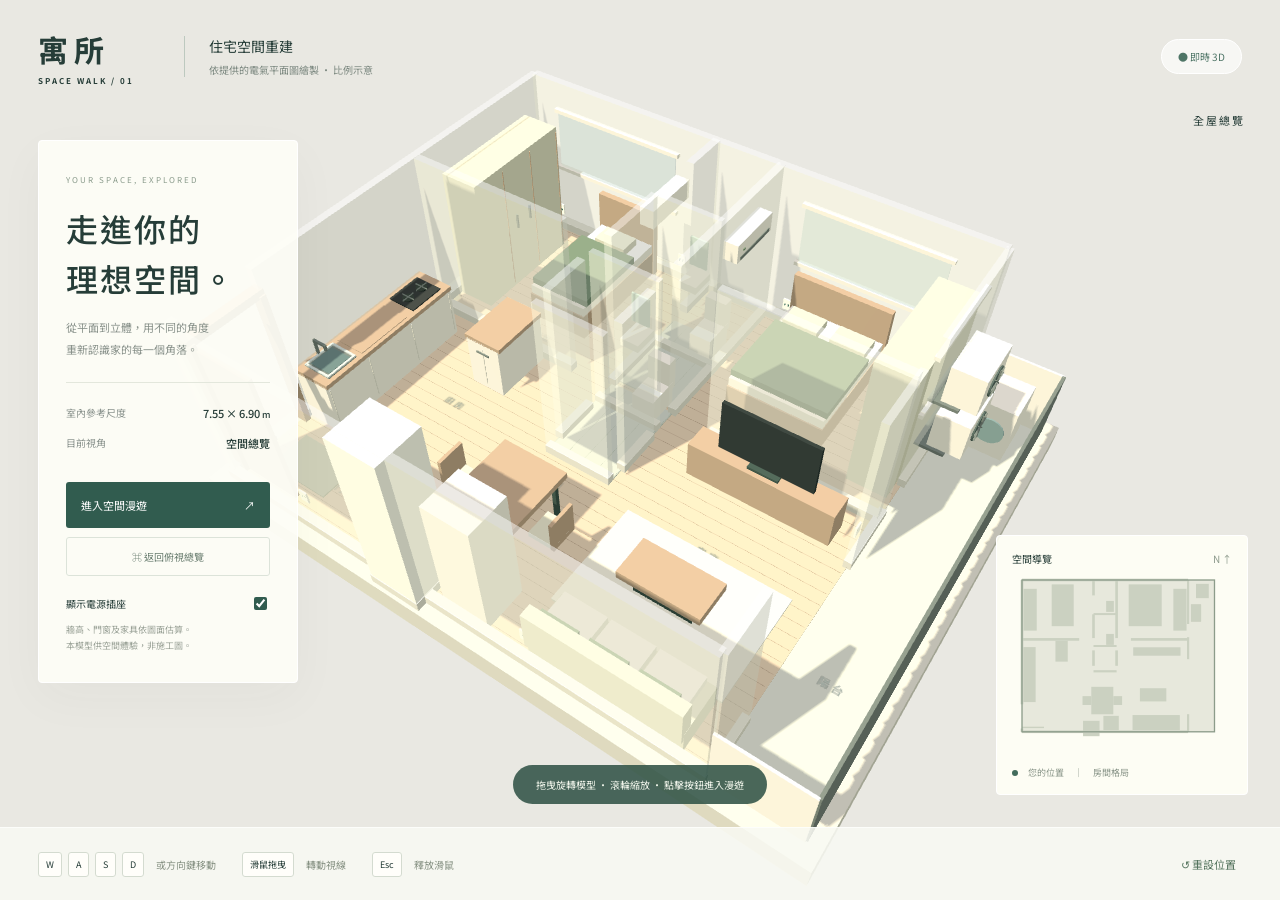
==== commit 91d0737d: "Add kitchen island behind stove connected to secondary bedroom wall" ====
--- a/house-3d.html
+++ b/house-3d.html
@@ -54659,6 +54659,12 @@
  burner.position.set(.35,.95,z);scene.add(burner);
  for(const angle of [0,Math.PI/2]){const grate=box(.35,.967,z,.22,.015,.014,'metal');grate.rotation.y=angle;}
 }
+// Wall-connected island behind the cooktop; its inner end meets the secondary-bedroom wall.
+// Approximate footprint: 0.62 x 0.95 m, longer than the 0.58 m cooktop.
+box(1.8,.43,3.235,.56,.86,.95,'white',true).name='kitchen-island';
+box(1.8,.88,3.235,.62,.07,.95,'wood').name='kitchen-island-countertop';
+box(1.8,.43,3.715,.012,.68,.012,'edge');
+box(1.8,.69,3.72,.22,.025,.025,'metal');
 box(4.05,.95,6.5,.7,1.9,.65,'white',true).name='refrigerator';
 box(4.05,.98,6.165,.65,.02,.015,'metal');
 // Two bathrooms: shower, toilet, sink.
